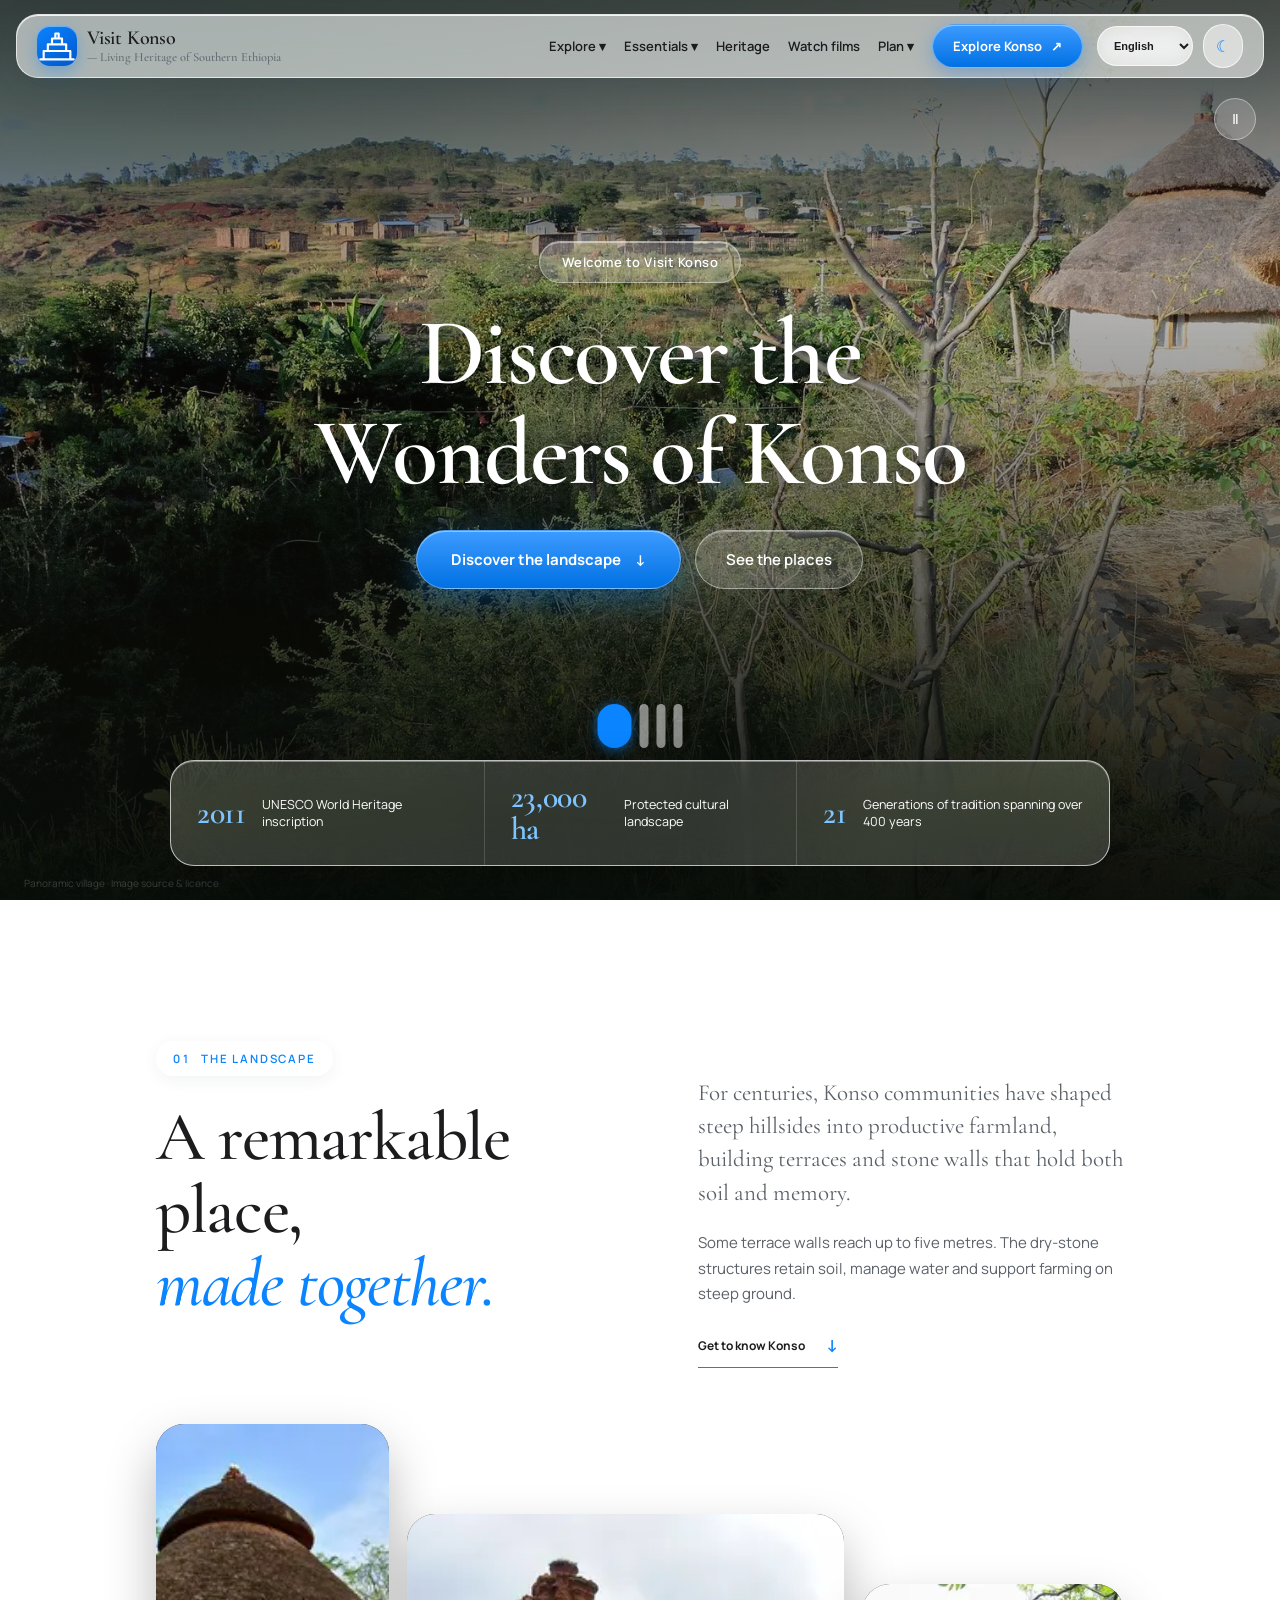
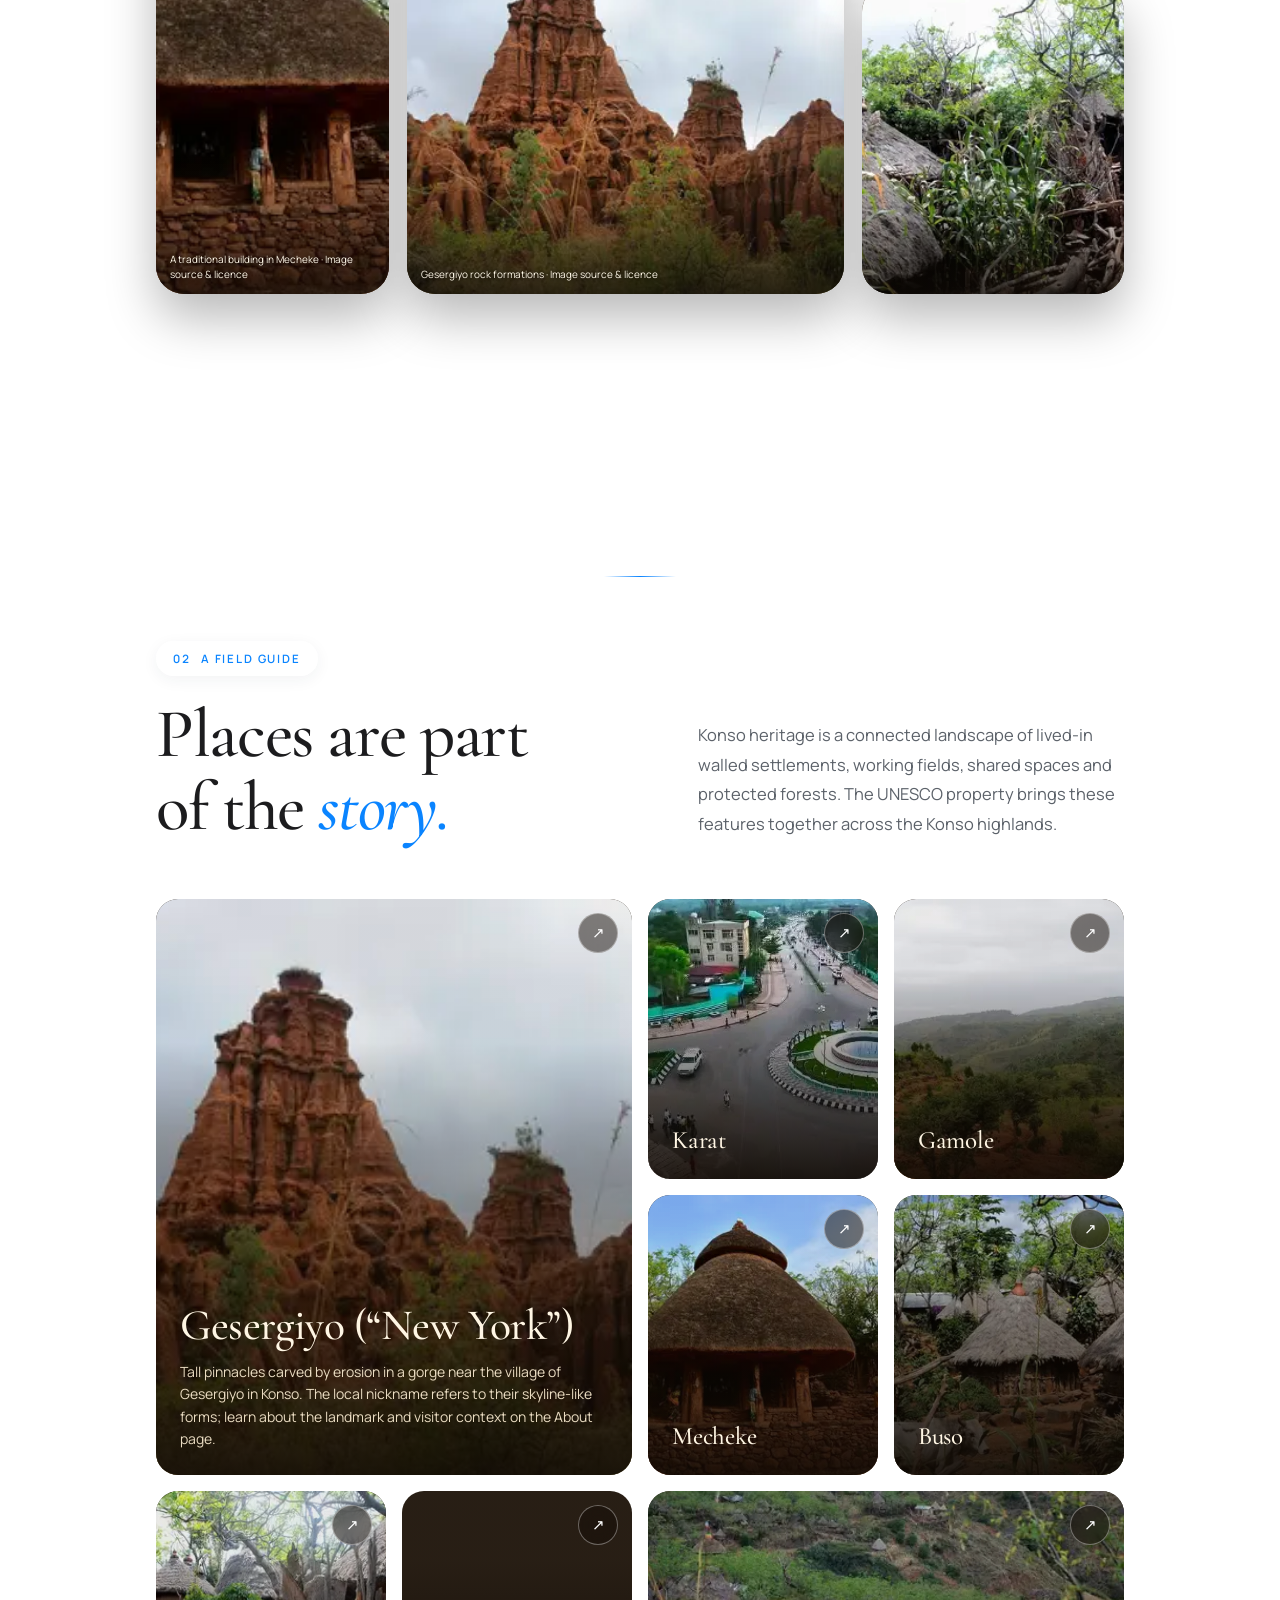
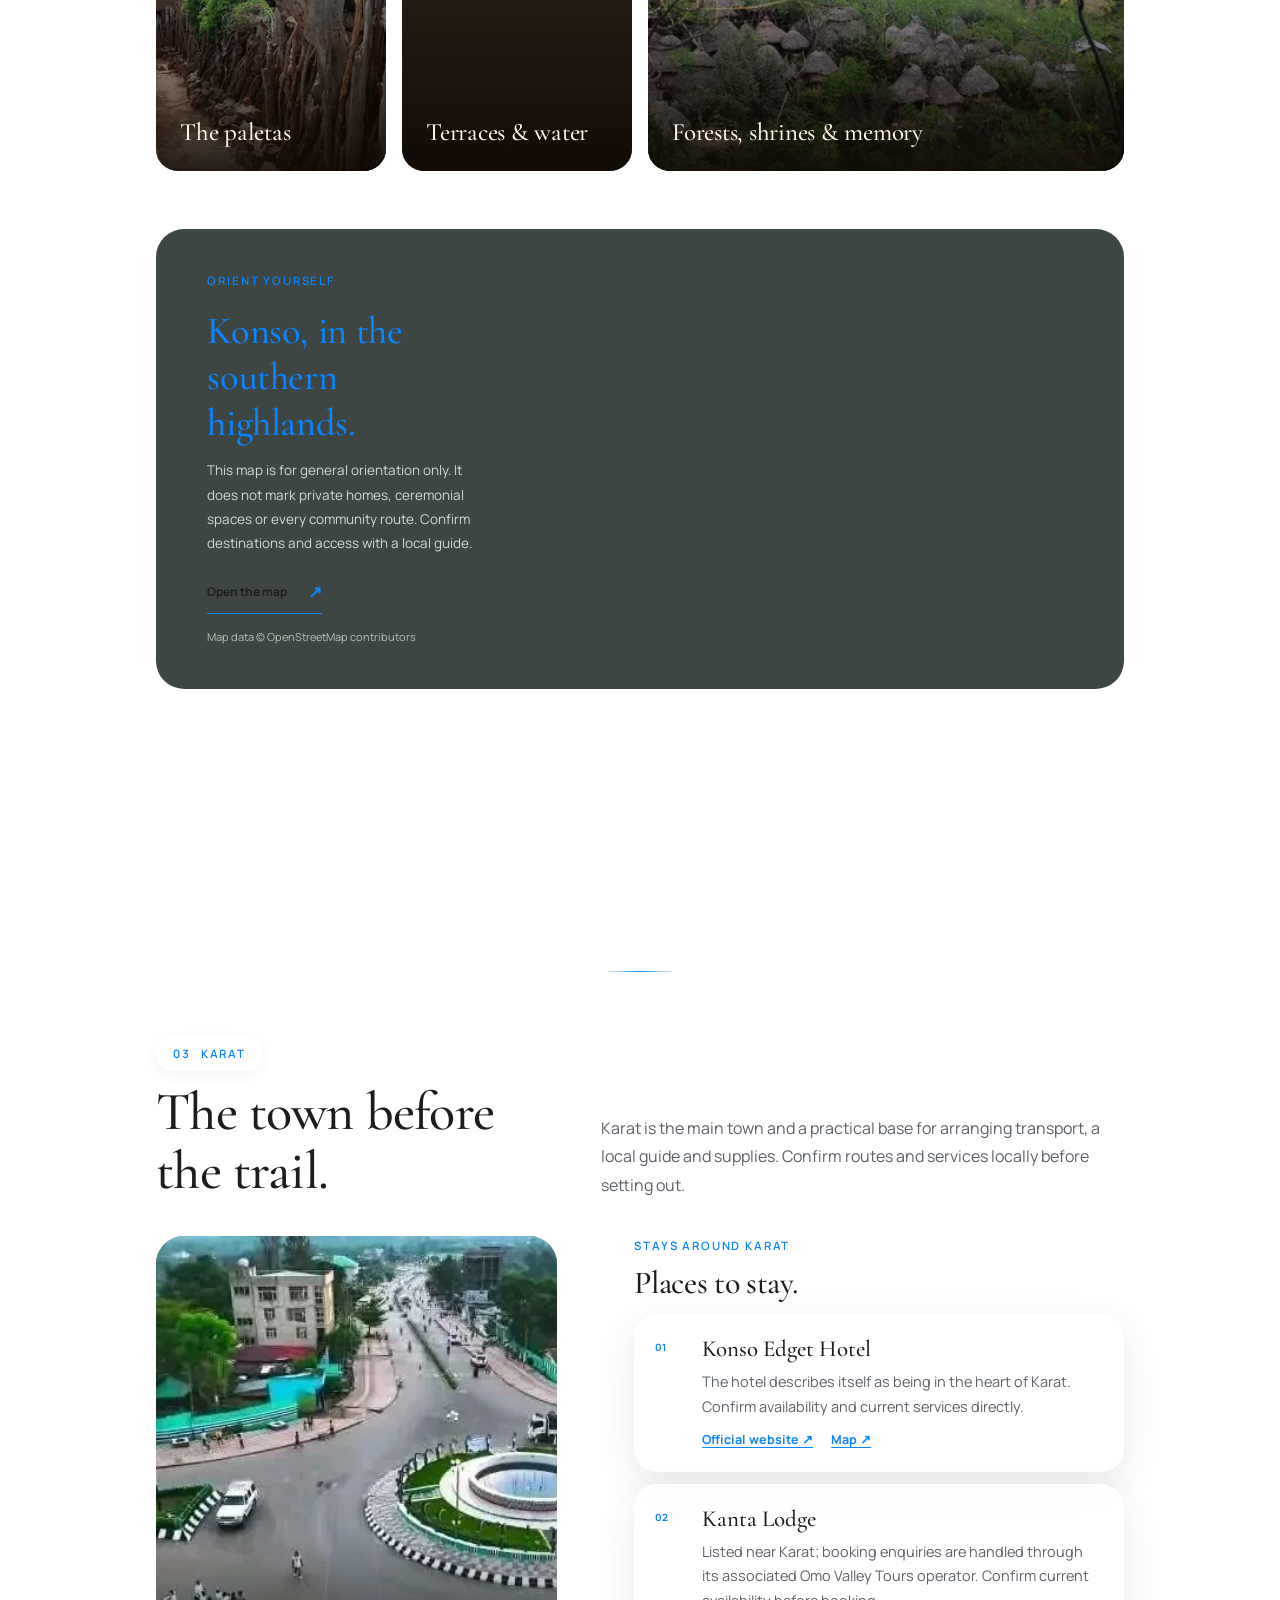
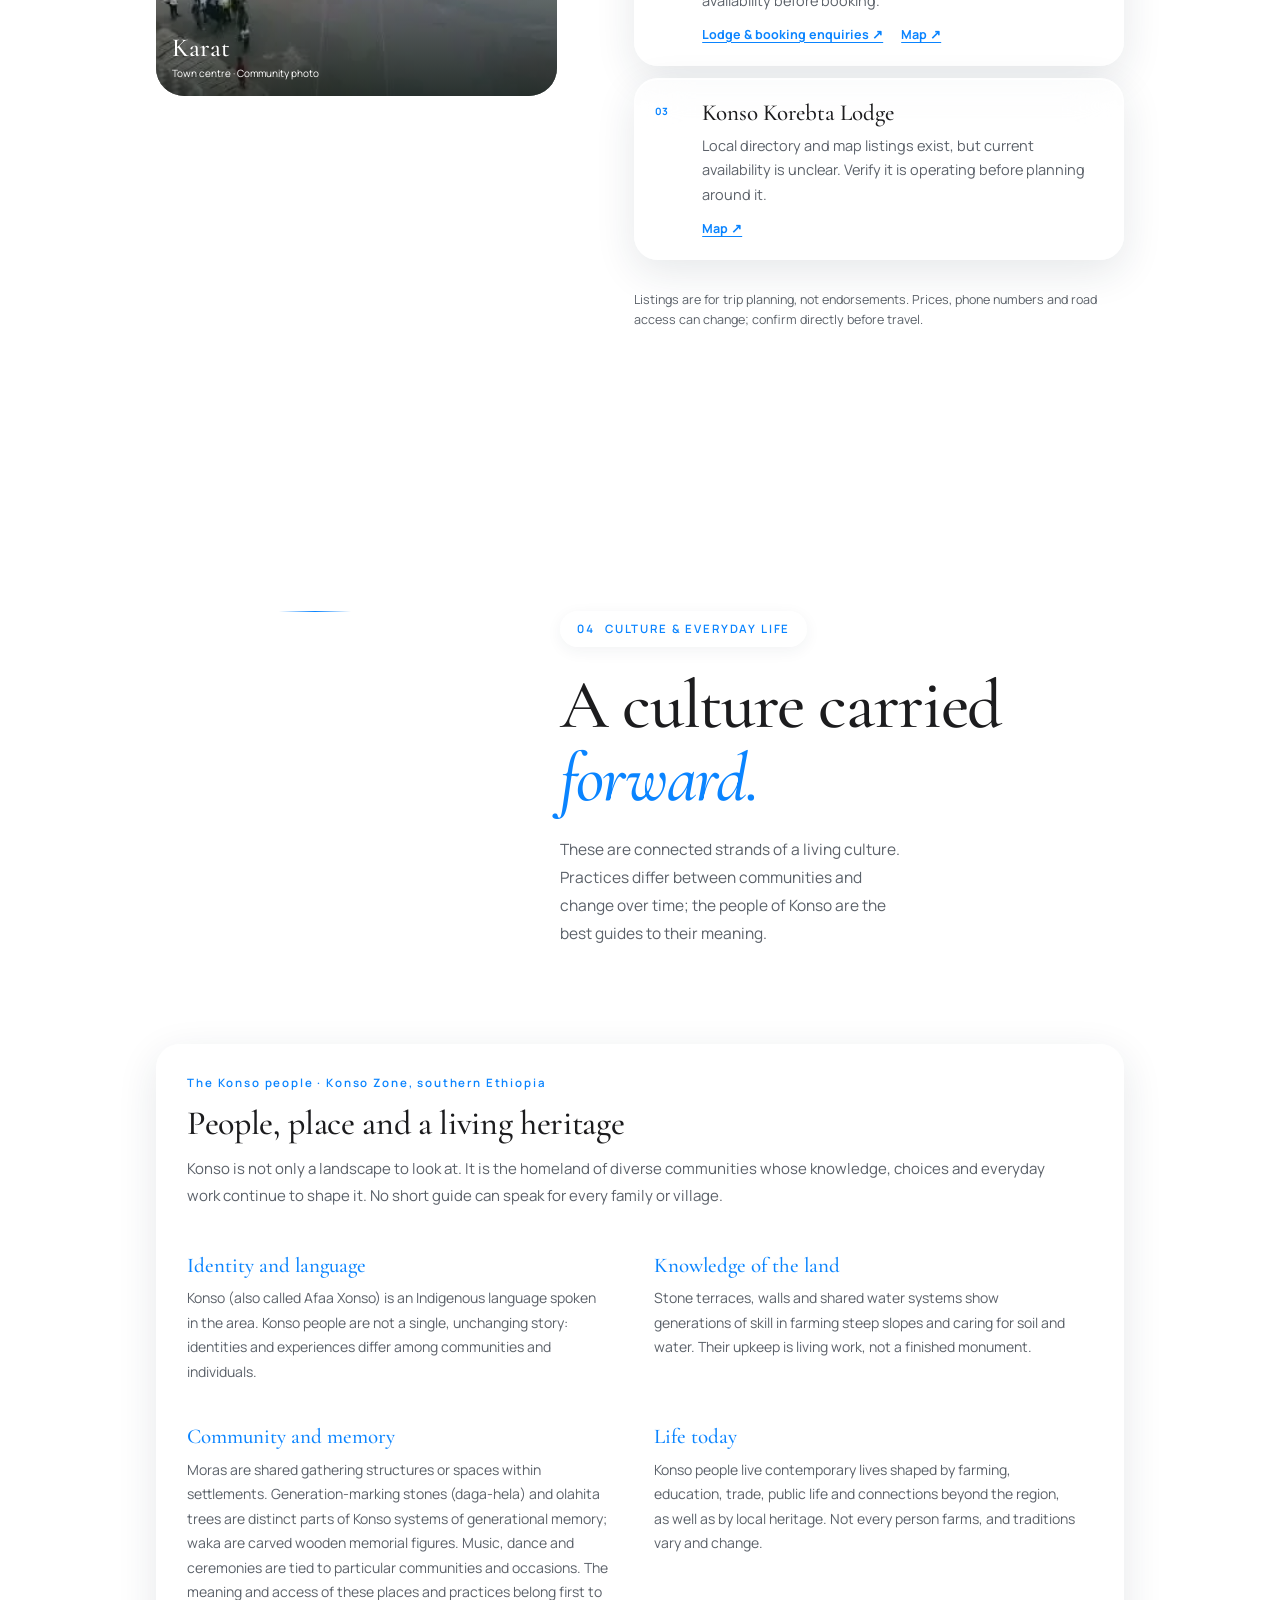
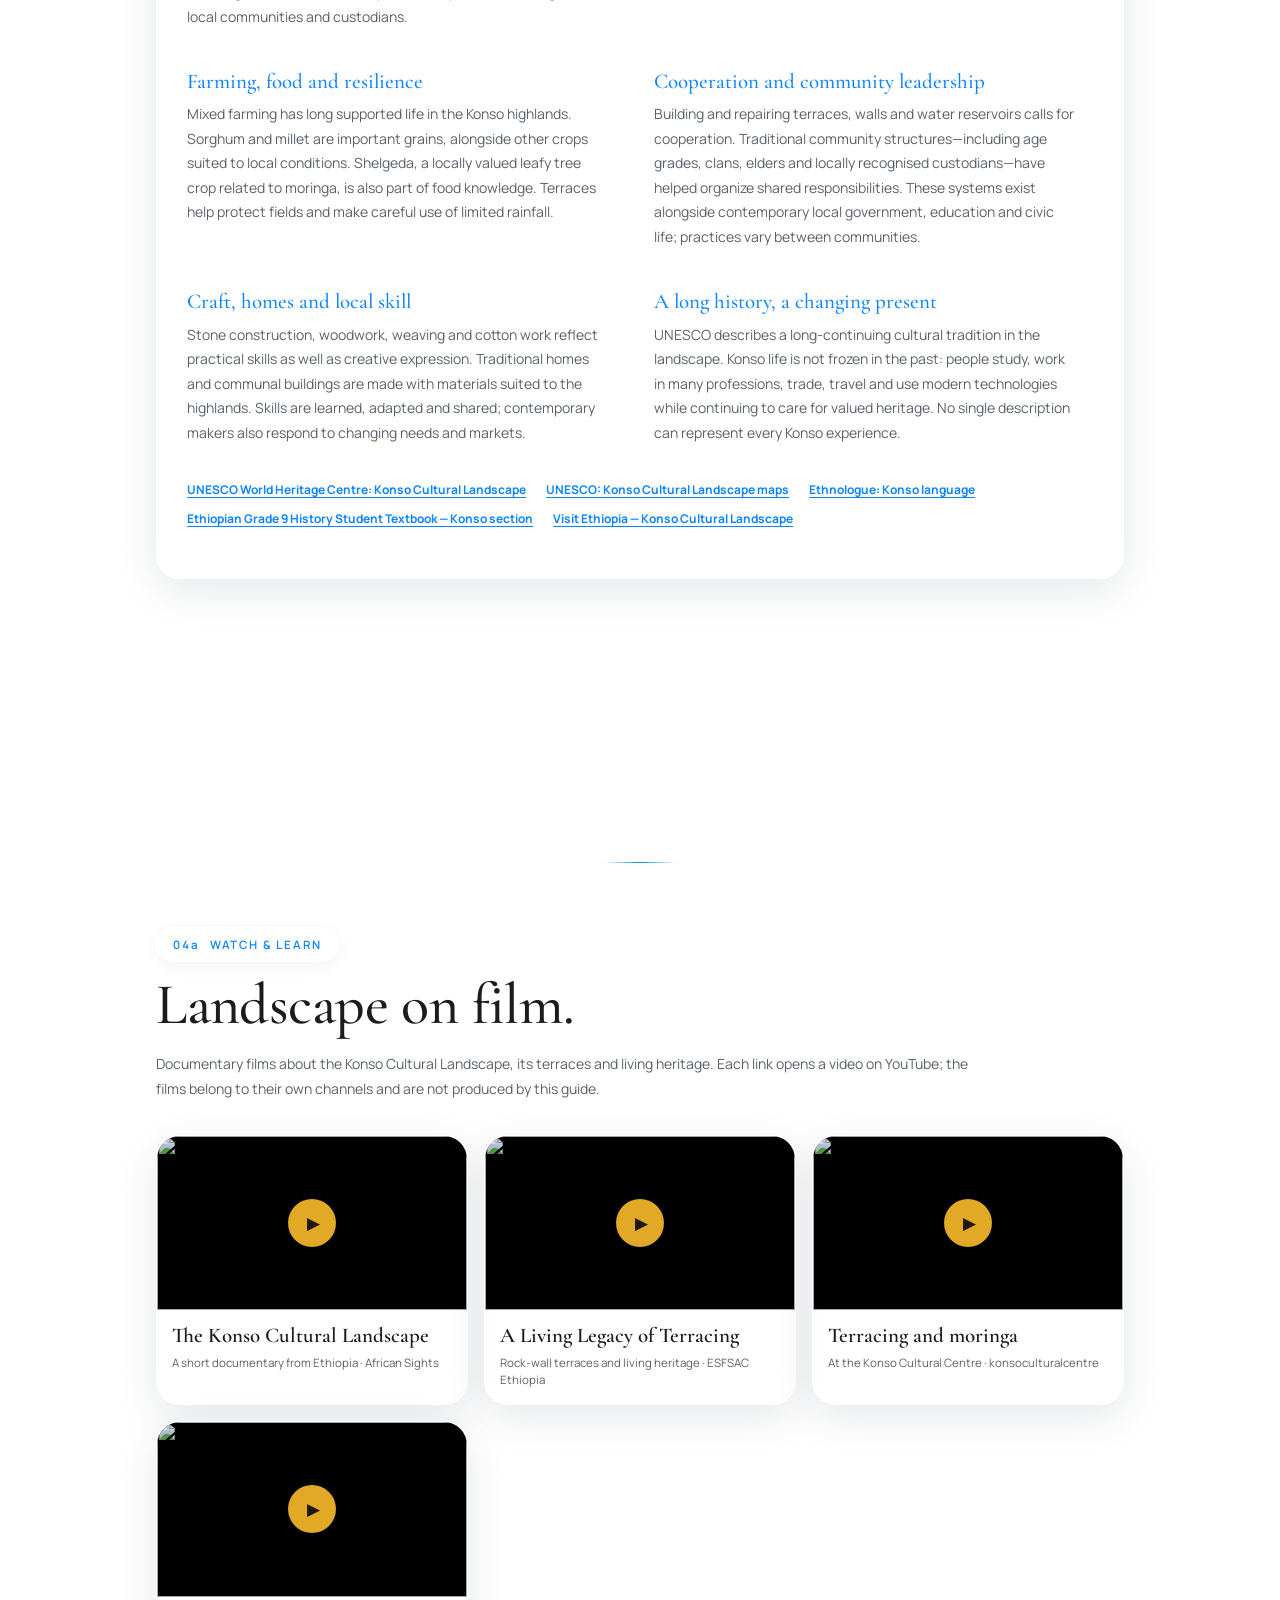
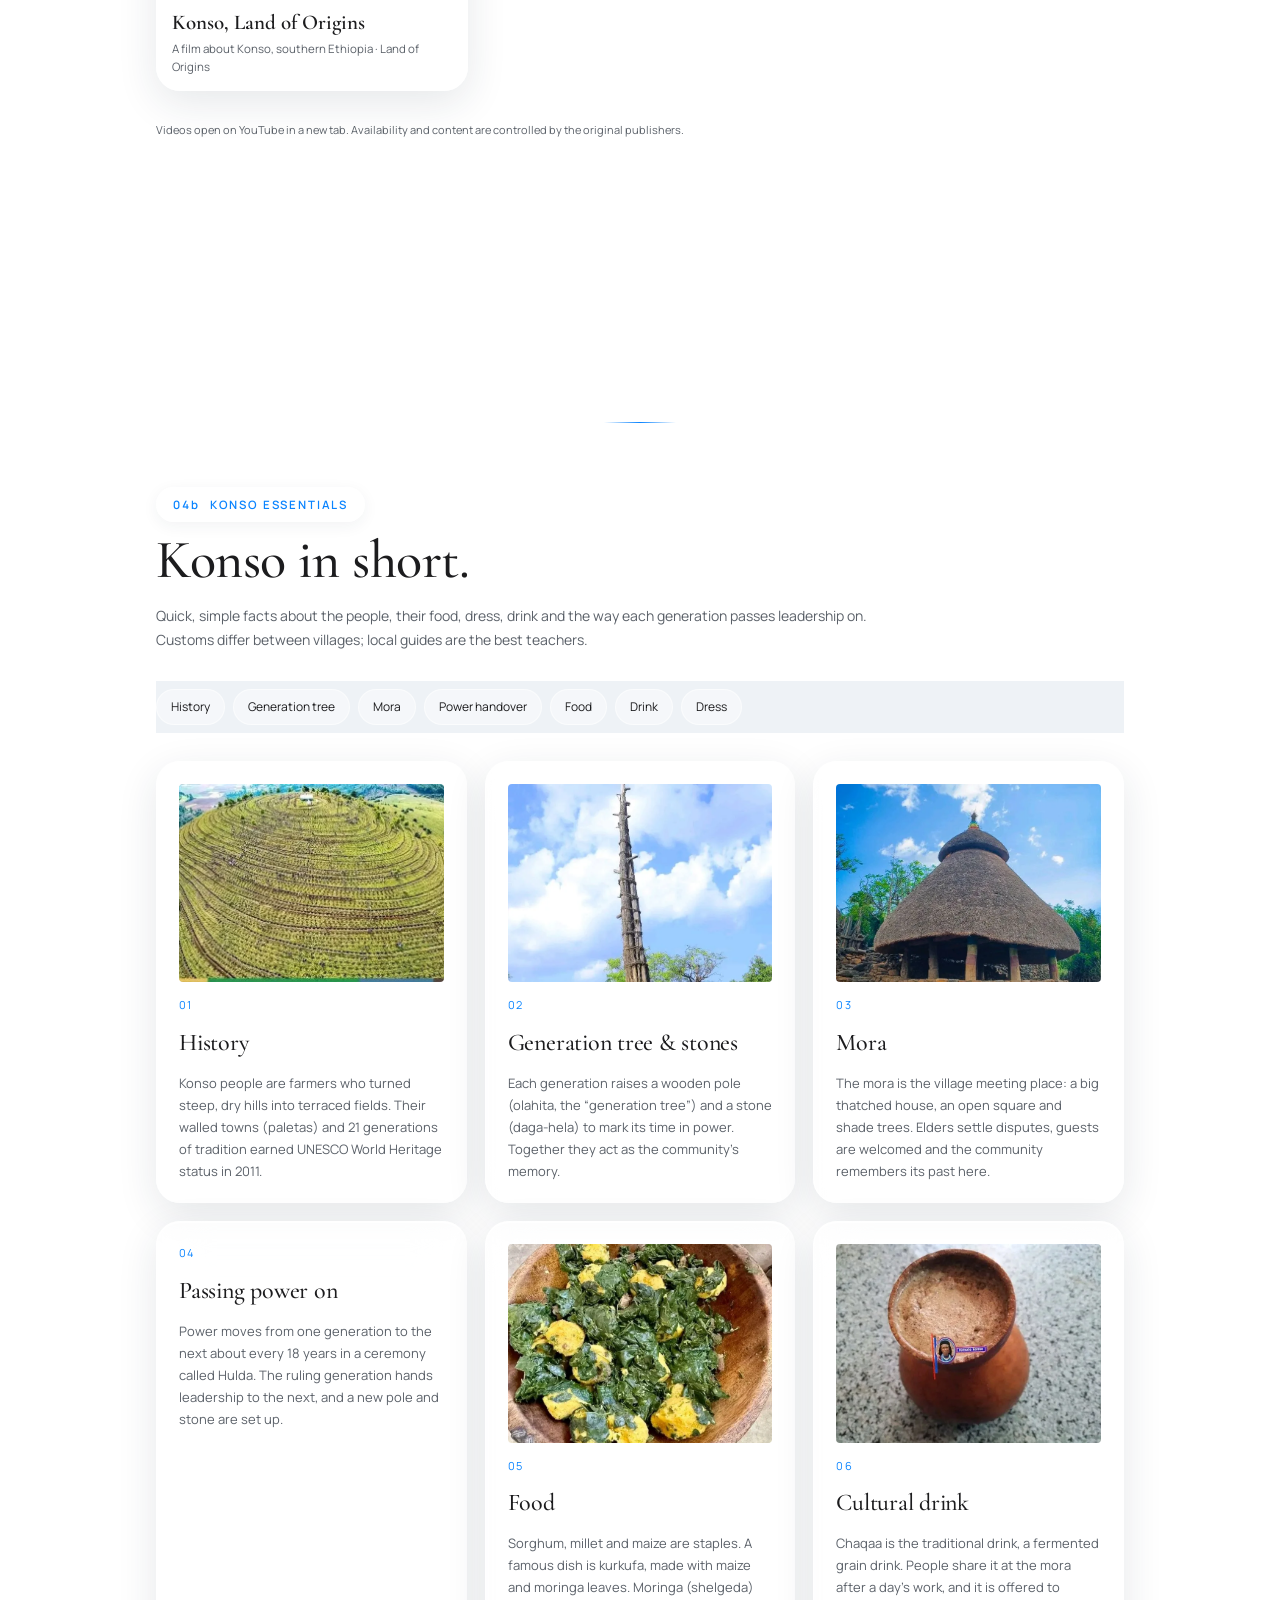
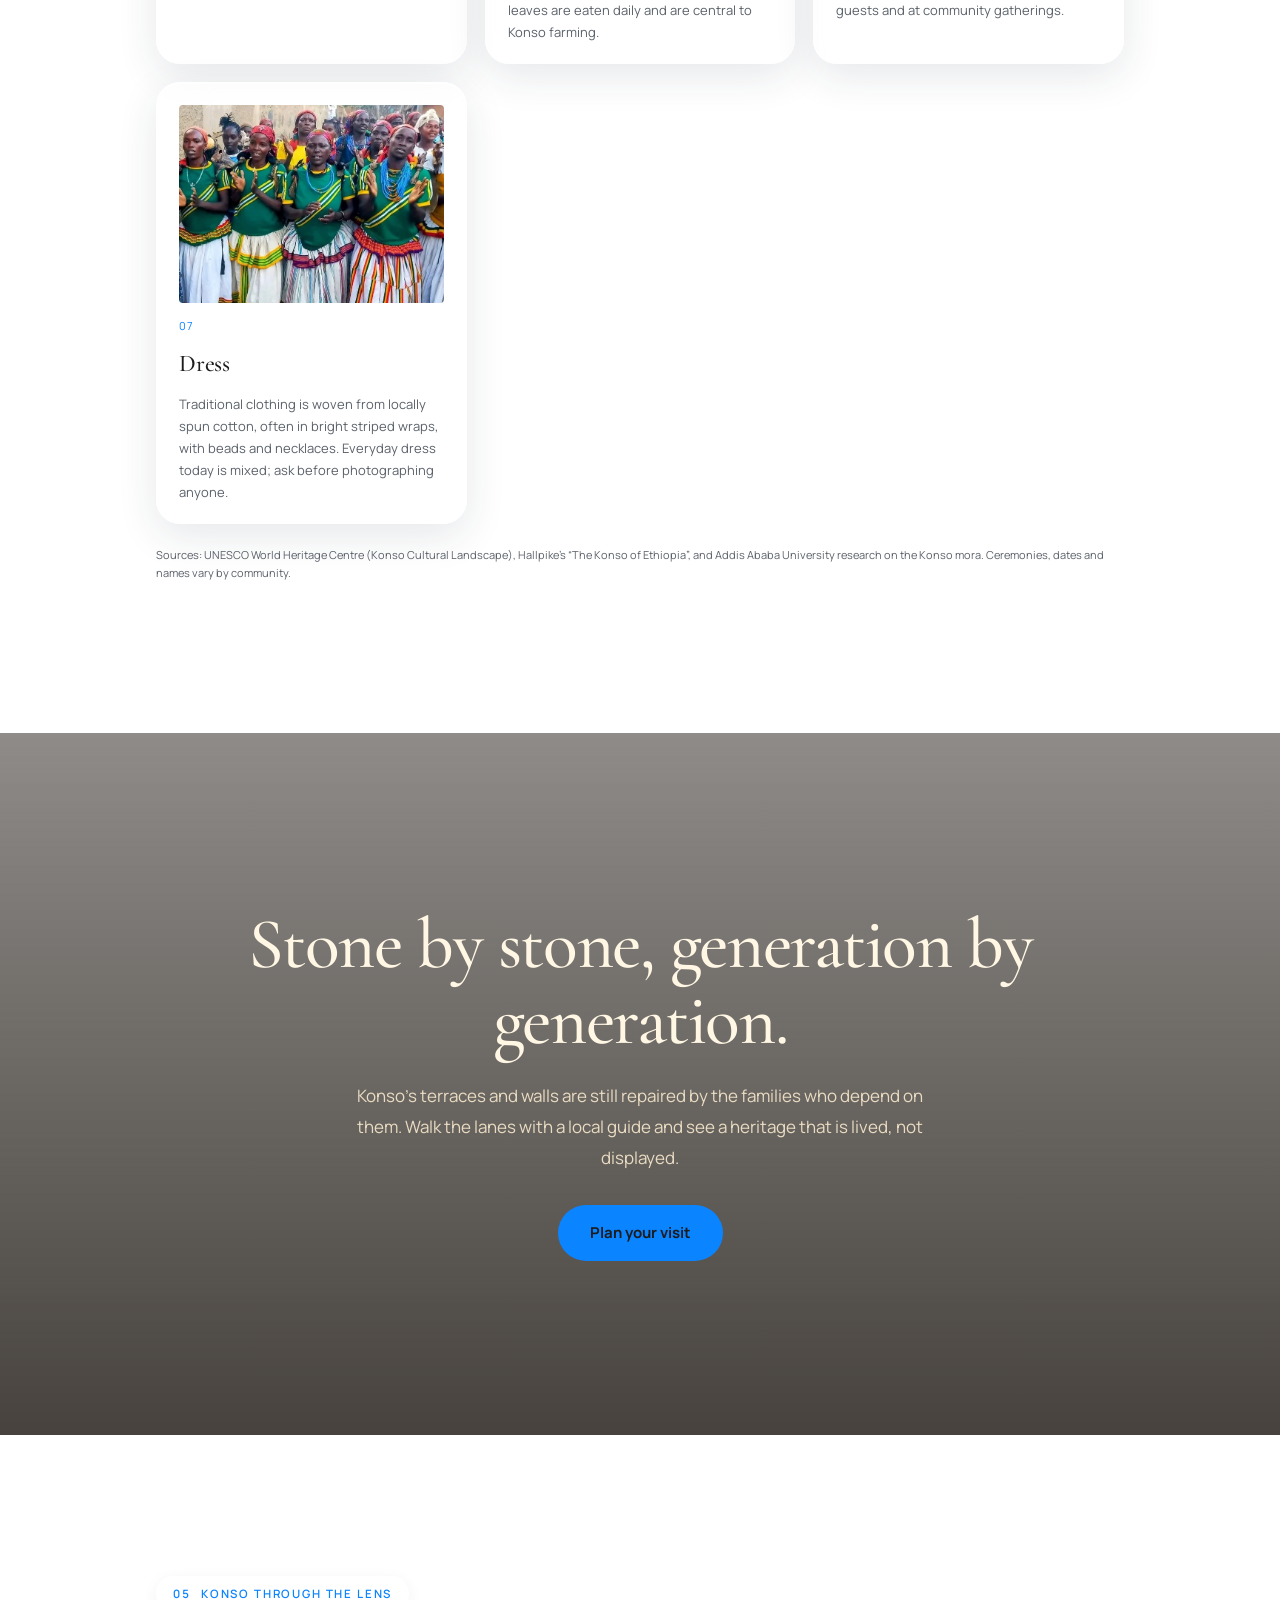
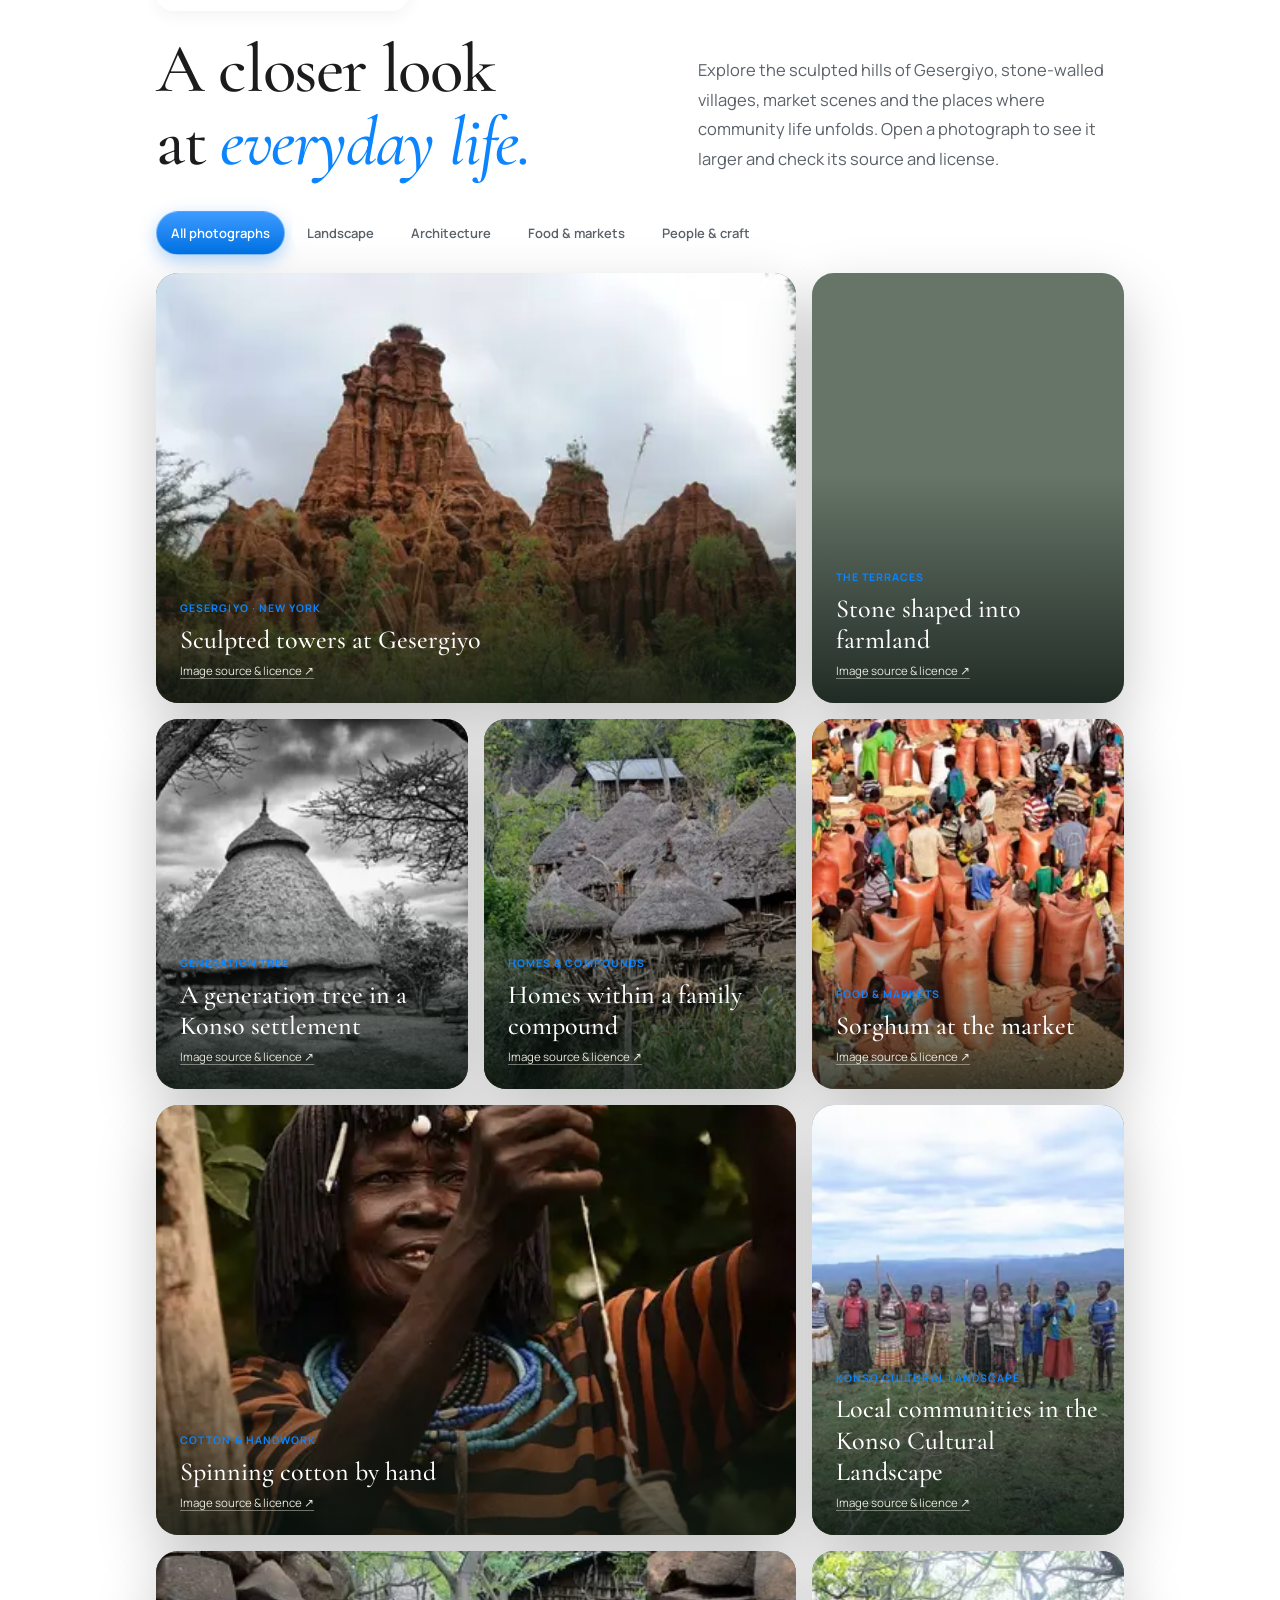
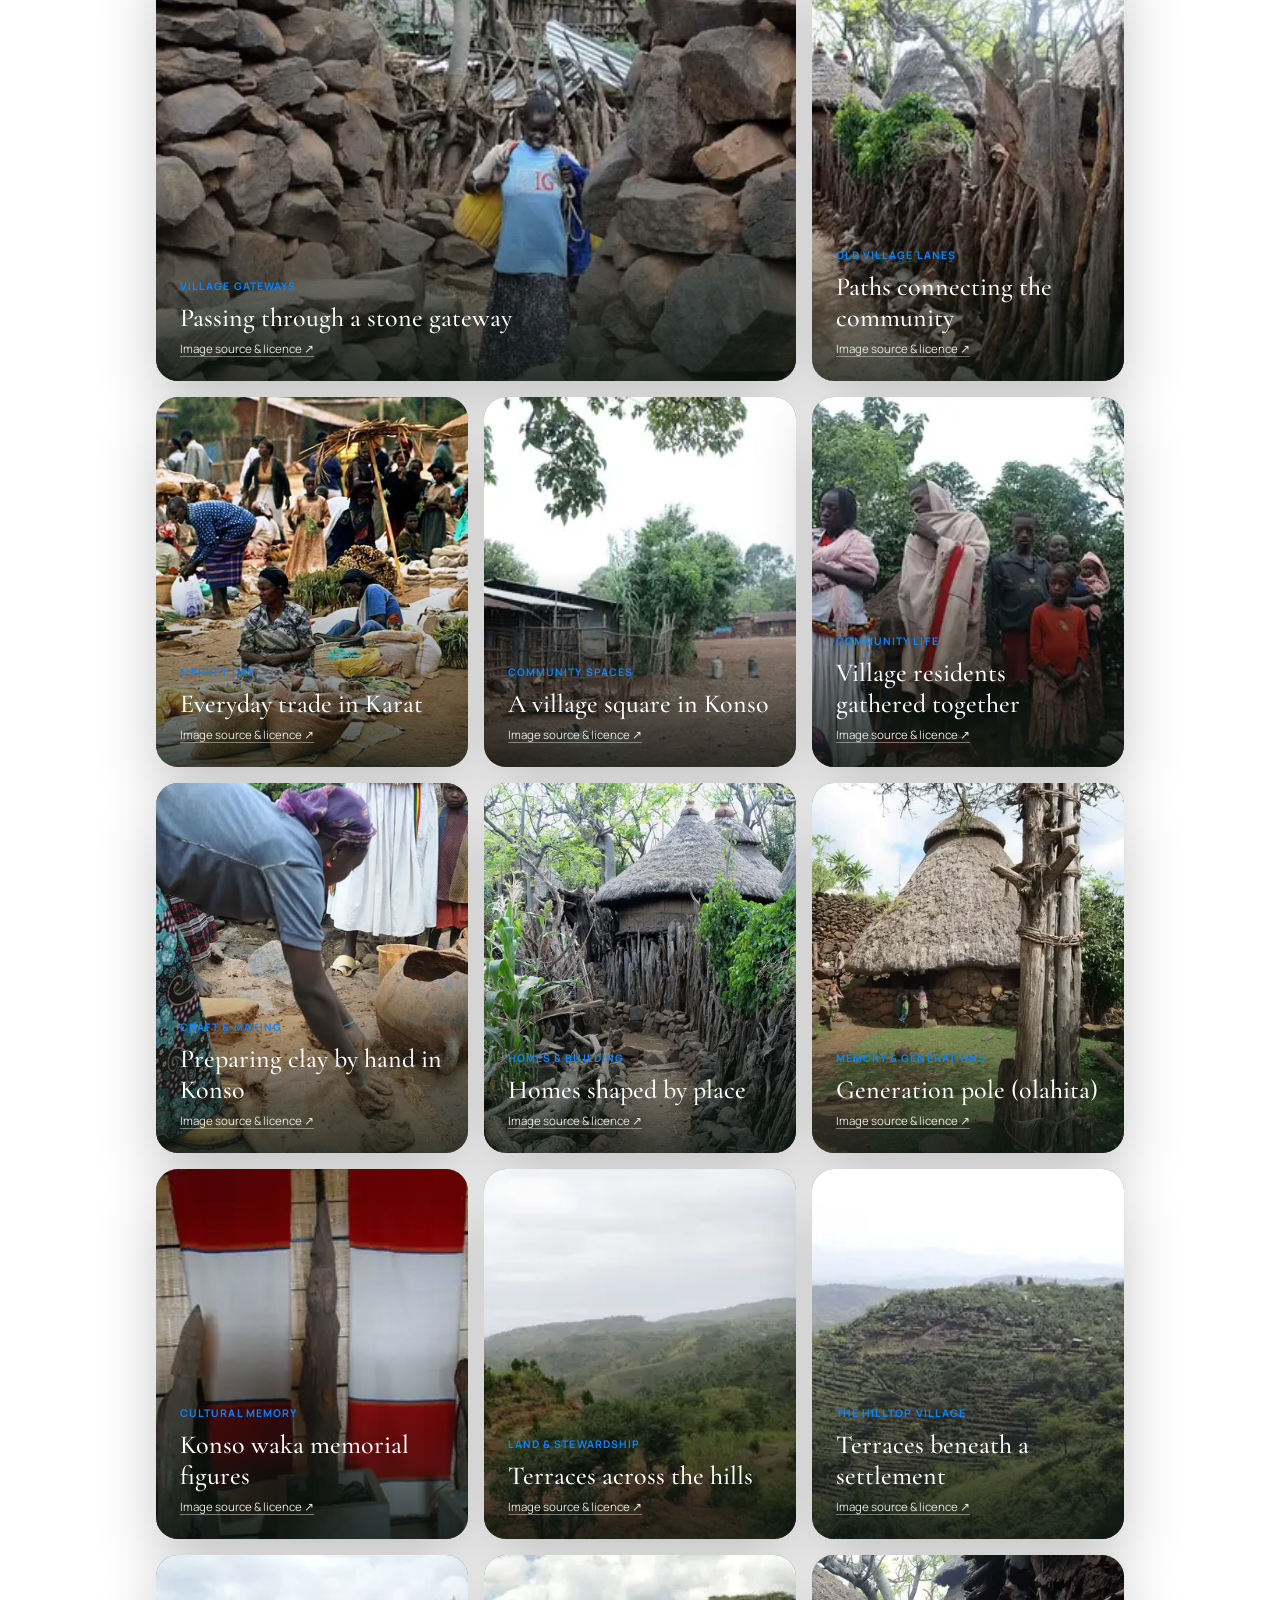
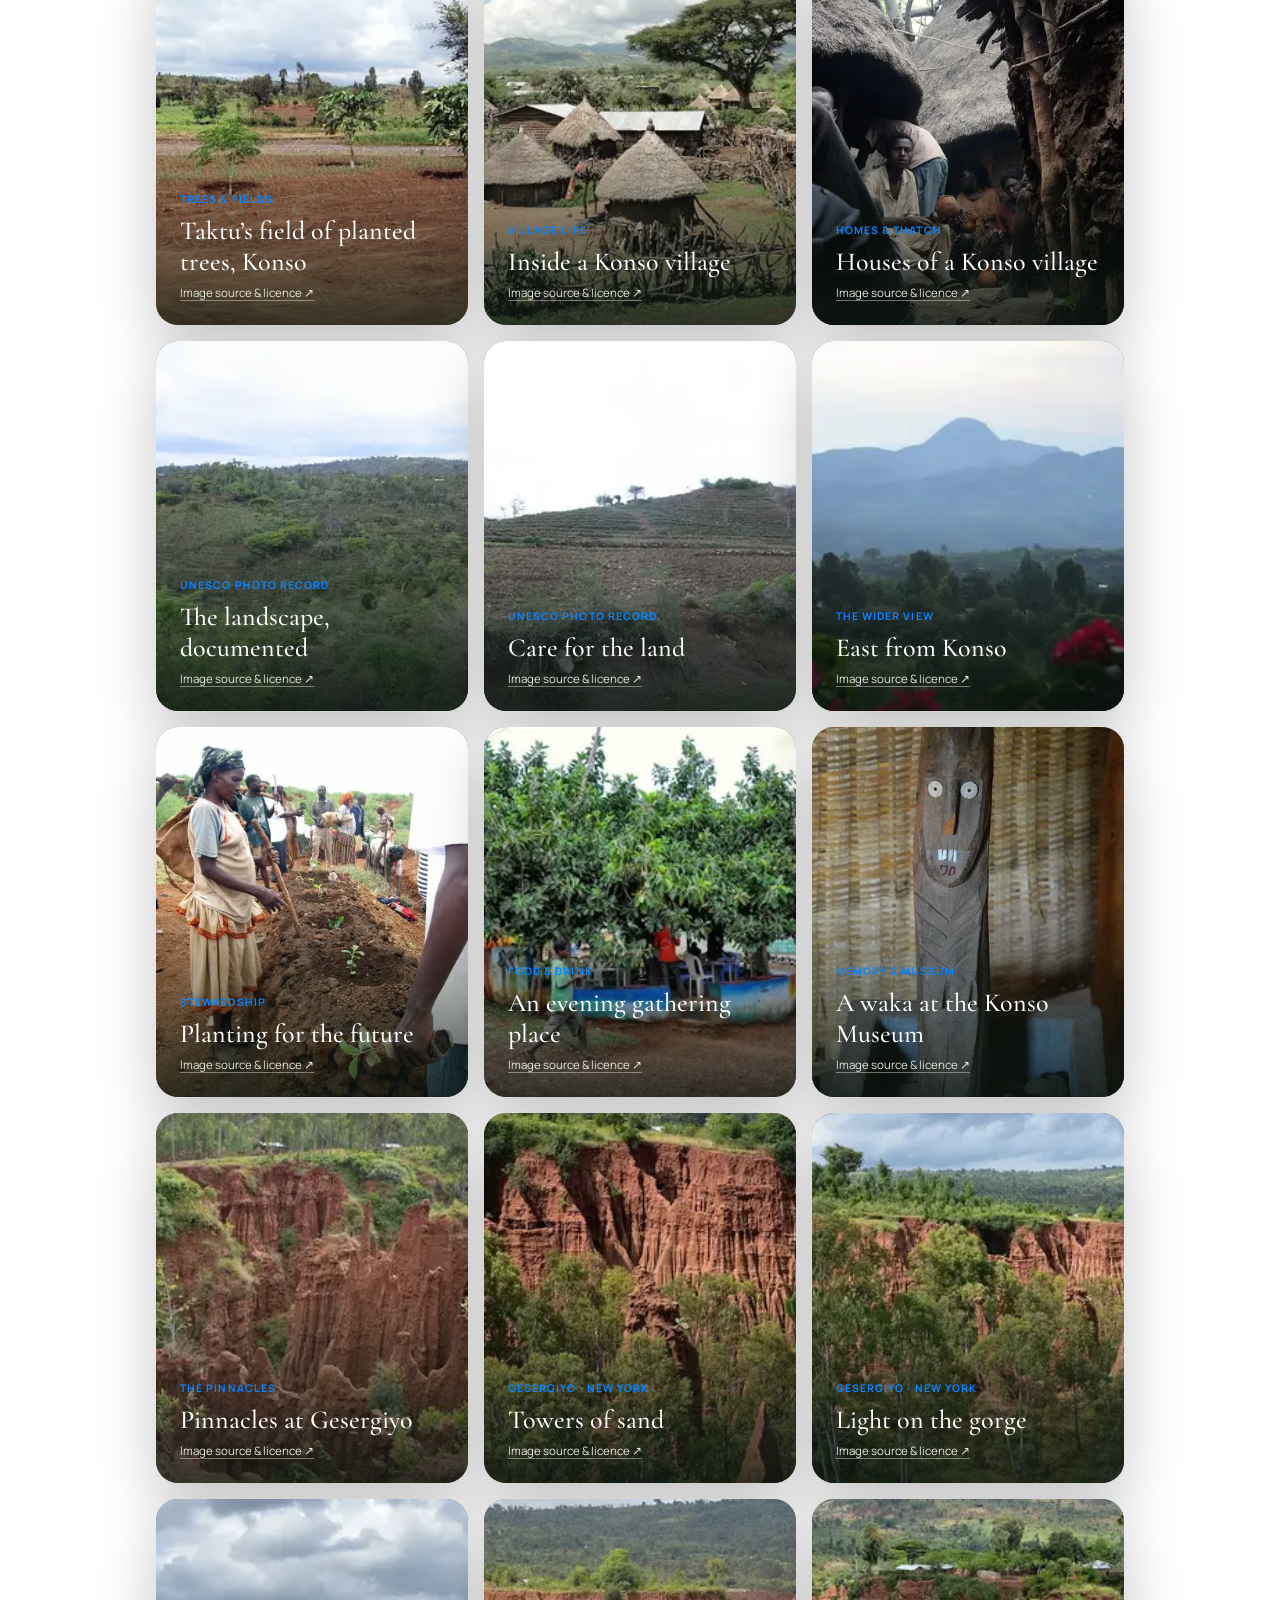
==== index.html @ 5d88a5c2 "Apply iOS-style liquid glass interface" ====
<!doctype html>
<html lang="en" data-adsense-publisher="">
  <head>
    <meta charset="utf-8">
    <meta name="viewport" content="width=device-width, initial-scale=1">
    <meta name="theme-color" content="#eef2f6">
    <meta name="apple-mobile-web-app-capable" content="yes">
    <meta name="apple-mobile-web-app-status-bar-style" content="black-translucent">
    <link rel="manifest" href="manifest.webmanifest">
    <link rel="apple-touch-icon" href="icons/icon-192.png">
    <meta name="description" content="Explore the places, language, traditions and living cultural landscape of the Konso people in southern Ethiopia.">
    <link rel="icon" href="favicon.svg" type="image/svg+xml">
    <meta property="og:type" content="website">
    <meta property="og:title" content="Visit Konso — Places, people &amp; living heritage">
    <meta property="og:description" content="Stone terraces, walled villages and the living culture of the Konso Cultural Landscape in southern Ethiopia.">
    <meta property="og:image" content="https://commons.wikimedia.org/wiki/Special:FilePath/Panoramic_view_of_a_Konso_village.jpg?width=1200">
    <meta name="twitter:card" content="summary_large_image">
    <script type="application/ld+json">{"@context":"https://schema.org","@type":"TouristDestination","name":"Konso Cultural Landscape","description":"UNESCO World Heritage cultural landscape of dry-stone terraces and fortified settlements in southern Ethiopia.","touristType":"Cultural heritage travellers","geo":{"@type":"GeoCoordinates","latitude":5.25,"longitude":37.483}}</script>
    <title>Konso — Places, people &amp; living heritage</title>
    <link rel="preconnect" href="https://fonts.googleapis.com">
    <link rel="preconnect" href="https://fonts.gstatic.com" crossorigin>
    <link rel="preconnect" href="https://commons.wikimedia.org">
    <link rel="preconnect" href="https://upload.wikimedia.org">
    <link rel="preconnect" href="https://i.ytimg.com">
    <link href="https://fonts.googleapis.com/css2?family=Cormorant+Garamond:ital,wght@0,500;0,600;0,700;1,500;1,600&family=Manrope:wght@400;500;600;700&family=Noto+Sans+Ethiopic:wght@400;500;600;700&family=Noto+Serif+Ethiopic:wght@500;600;700&display=swap" rel="stylesheet" media="print" onload="this.media='all'">
    <noscript><link href="https://fonts.googleapis.com/css2?family=Cormorant+Garamond:ital,wght@0,500;0,600;0,700;1,500;1,600&family=Manrope:wght@400;500;600;700&family=Noto+Sans+Ethiopic:wght@400;500;600;700&family=Noto+Serif+Ethiopic:wght@500;600;700&display=swap" rel="stylesheet"></noscript>
    <link rel="stylesheet" href="styles.css?v=20261120w">
    <script src="app.js?v=20261120w" defer></script>
    <script src="om.js?v=20261120w" defer></script>
    <script src="enhancements.js?v=20261120w" defer></script>
    <script src="essentials.js?v=20261120w" defer></script>
    <script src="adsense.js?v=20261117c" defer></script>
    <script src="pwa-register.js?v=20261120w" defer></script>
  </head>
  <body>
    <header class="site-header">
      <a class="wordmark" href="#home" aria-label="Visit Konso home" data-aria-key="home">
        <span class="wordmark-mark" aria-hidden="true"><svg class="wordmark-icon" viewBox="0 0 48 48" aria-hidden="true" focusable="false"><path d="M4 40h40M8 40V30h32v10M13 30v-8h22v8M18 22v-7h12v7M22 15V9h4v6" fill="none" stroke="currentColor" stroke-width="2.6" stroke-linecap="round" stroke-linejoin="round"/></svg></span>
        <span class="wordmark-text"><strong>Visit Konso</strong><small>— Living Heritage of Southern Ethiopia</small></span>
      </a>
      <button class="menu-toggle" type="button" aria-expanded="false" aria-controls="site-nav" aria-label="Open navigation">
        <span></span><span></span>
      </button>
      <nav class="site-nav" id="site-nav" aria-label="Main navigation" data-aria-key="nav">
        <span class="nav-drop">
          <a class="nav-drop-toggle" href="#places" data-en="Explore ▾" data-am="ያስሱ ▾" data-om="Daawwadhu ▾" aria-haspopup="true" aria-expanded="false">Explore ▾</a>
          <span class="nav-drop-menu">
            <a href="#places" data-en="Places" data-am="ቦታዎች" data-om="Iddoowwan">Places</a>
            <a href="#culture" data-en="Culture &amp; life" data-am="ባህልና ዕለታዊ ሕይወት" data-om="Aadaa fi jireenya">Culture &amp; life</a>
            <a href="#people" data-en="The people" data-am="ሕዝቡ" data-om="Uummata">The people</a>
            <a href="about.html" data-en="About" data-am="ስለ ኮንሶ" data-om="Waa'ee Konsoo">About</a>
          </span>
        </span>
        <span class="nav-drop">
          <a class="nav-drop-toggle" href="#essentials" data-en="Essentials ▾" data-am="መሠረታዊ እውነታ ▾" data-om="Odeeffannoo Konsoo ▾" aria-haspopup="true" aria-expanded="false">Essentials ▾</a>
          <span class="nav-drop-menu">
            <a href="#essentials-history" data-en="History" data-am="ታሪክ" data-om="Seenaa">History</a>
            <a href="#essentials-generation" data-en="Generation tree" data-am="የትውልድ ዛፍ" data-om="Muka dhalootaa">Generation tree</a>
            <a href="#essentials-mora" data-en="Mora" data-am="ሞራ" data-om="Moora">Mora</a>
            <a href="#essentials-power" data-en="Power handover" data-am="ሥልጣን ማስተላለፍ" data-om="Aangoo dabarsuu">Power handover</a>
            <a href="#essentials-food" data-en="Food" data-am="ምግብ" data-om="Nyaata">Food</a>
            <a href="#essentials-drink" data-en="Drink" data-am="መጠጥ" data-om="Dhugaatii">Drink</a>
            <a href="#essentials-dress" data-en="Dress" data-am="አለባበስ" data-om="Uffata">Dress</a>
          </span>
        </span>
        <a href="#heritage" data-en="Heritage" data-am="ቅርስ" data-om="Dhaala">Heritage</a>
        <a href="#media" data-en="Watch films" data-am="ፊልሞችን ይመልከቱ" data-om="Filimoota ilaali">Watch films</a>
        <span class="nav-drop">
          <a class="nav-drop-toggle" href="#visit" data-en="Plan ▾" data-am="ያቅዱ ▾" data-om="Karoorsaa ▾" aria-haspopup="true" aria-expanded="false">Plan ▾</a>
          <span class="nav-drop-menu">
            <a href="#visit" data-en="Plan a visit" data-am="ጉብኝት ያቅዱ" data-om="Daawwannaa karoorsi">Plan a visit</a>
            <a href="#getting-there" data-en="Getting there" data-am="እንዴት መድረስ" data-om="Akkaataa ga'umsaa">Getting there</a>
            <a href="#karat" data-en="Karat &amp; stays" data-am="ካራትና ማረፊያ" data-om="Kaaraatii fi bakka bultii">Karat &amp; stays</a>
            <a href="#contact" data-en="Contact" data-am="ያግኙን" data-om="Nu qunnamaa">Contact</a>
          </span>
        </span>
        <a class="nav-cta" href="#visit">Explore Konso <span aria-hidden="true">↗</span></a>
      </nav>
      <div class="header-tools">
        <label class="visually-hidden" for="language-select">Language</label>
        <select id="language-select" aria-label="Language" data-aria-key="language">
          <option value="en">English</option>
          <option value="am">አማርኛ</option>
          <option value="om">Afaan Oromoo</option>
        </select>
        <button class="theme-toggle" type="button" aria-pressed="false" aria-label="Switch to dark theme">
          <span class="theme-icon" aria-hidden="true">☾</span><span class="theme-label">Dark</span>
        </button>
      </div>
    </header>

    <main>
      <section class="hero" id="home" aria-labelledby="hero-title">
        <figure class="hero-image">
          <img class="hero-slide is-active" src="images/commons/commons-panoramic-view-of-a-konso-village-jpg-39dabb84.webp" alt="Panoramic view of a traditional village in the Konso Cultural Landscape" data-credit="Panoramic village · Image source &amp; licence" data-source="https://commons.wikimedia.org/wiki/File:Panoramic_view_of_a_Konso_village.jpg" fetchpriority="high" decoding="async" srcset="images/commons/commons-panoramic-view-of-a-konso-village-jpg-39dabb84-480.webp 480w, images/commons/commons-panoramic-view-of-a-konso-village-jpg-39dabb84-720.webp 720w, images/commons/commons-panoramic-view-of-a-konso-village-jpg-39dabb84-1200.webp 1200w, images/commons/commons-panoramic-view-of-a-konso-village-jpg-39dabb84.webp 1600w" sizes="100vw">
          <img class="hero-slide" data-src="images/commons/commons-gesergiyo-sand-pinnacles-konso-38-28537237144-jpg-bdc5d364.webp" alt="Eroded rock pinnacles at Gesergiyo, the Konso landmark known locally as New York" data-credit="Gesergiyo pinnacles · Wikimedia Commons" data-source="https://commons.wikimedia.org/wiki/File:Gesergiyo_sand_pinnacles,_Konso_(38)_(28537237144).jpg" loading="lazy" decoding="async" srcset="images/commons/commons-gesergiyo-sand-pinnacles-konso-38-28537237144-jpg-bdc5d364-480.webp 480w, images/commons/commons-gesergiyo-sand-pinnacles-konso-38-28537237144-jpg-bdc5d364-720.webp 720w, images/commons/commons-gesergiyo-sand-pinnacles-konso-38-28537237144-jpg-bdc5d364-1200.webp 1200w, images/commons/commons-gesergiyo-sand-pinnacles-konso-38-28537237144-jpg-bdc5d364.webp 1600w" sizes="100vw">
          <img class="hero-slide" data-src="images/commons/commons-agricultural-terraces-in-the-konso-cultural-landscape-jpg-06ca8126.webp" alt="Stone agricultural terraces following the hillsides in the Konso Cultural Landscape" data-credit="Stone terraces · Image source &amp; licence" data-source="https://commons.wikimedia.org/wiki/File:Agricultural_terraces_in_the_Konso_Cultural_Landscape.jpg" loading="lazy" decoding="async" srcset="images/commons/commons-agricultural-terraces-in-the-konso-cultural-landscape-jpg-06ca8126-480.webp 480w, images/commons/commons-agricultural-terraces-in-the-konso-cultural-landscape-jpg-06ca8126-720.webp 720w, images/commons/commons-agricultural-terraces-in-the-konso-cultural-landscape-jpg-06ca8126-1200.webp 1200w, images/commons/commons-agricultural-terraces-in-the-konso-cultural-landscape-jpg-06ca8126.webp 1600w" sizes="100vw">
          <img class="hero-slide" data-src="images/commons/commons-traditional-settlement-in-the-konso-cultural-landscape-jpg-4c58347b.webp" alt="A traditional stone-walled settlement in the Konso Cultural Landscape" data-credit="Walled settlement · Image source &amp; licence" data-source="https://commons.wikimedia.org/wiki/File:Traditional_settlement_in_the_Konso_Cultural_Landscape.jpg" loading="lazy" decoding="async" srcset="images/commons/commons-traditional-settlement-in-the-konso-cultural-landscape-jpg-4c58347b-480.webp 480w, images/commons/commons-traditional-settlement-in-the-konso-cultural-landscape-jpg-4c58347b-720.webp 720w, images/commons/commons-traditional-settlement-in-the-konso-cultural-landscape-jpg-4c58347b-1200.webp 1200w, images/commons/commons-traditional-settlement-in-the-konso-cultural-landscape-jpg-4c58347b.webp 1600w" sizes="100vw">
          <figcaption class="image-credit"><a href="https://commons.wikimedia.org/wiki/File:Panoramic_view_of_a_Konso_village.jpg" target="_blank" rel="noopener noreferrer">Panoramic village · Image source &amp; licence</a></figcaption>
        </figure>
        <div class="hero-copy">
          <p class="eyebrow hero-welcome" data-en="Welcome to Visit Konso" data-am="እንኳን ወደ ኮንሶ በደህና መጡ" data-om="Baga'eedha Konsoo dhaawwattani">Welcome to Visit Konso</p>
          <h1 id="hero-title">Discover the<br>Wonders of Konso</h1>
          <p class="hero-intro">Meet Konso: a place where stone terraces, close-knit villages and deep-rooted knowledge tell a story still unfolding.</p>
          <div class="hero-actions">
            <a class="text-link" href="#landscape">Discover the landscape <span aria-hidden="true">↓</span></a>
            <a class="ghost-link" href="#places" data-home-en="See the places" data-home-am="ቦታዎችን ይመልከቱ">See the places</a>
          </div>
        </div>
        <div class="hero-dots" role="tablist" aria-label="Hero photographs" data-aria-key="heroPhotos">
          <button type="button" class="is-active" aria-label="Show photo 1" aria-current="true" data-aria-key="heroPhoto1"></button><button type="button" aria-label="Show photo 2" data-aria-key="heroPhoto2"></button><button type="button" aria-label="Show photo 3" data-aria-key="heroPhoto3"></button><button type="button" aria-label="Show photo 4" data-aria-key="heroPhoto4"></button>
        </div>
        <button class="hero-pause" type="button" aria-label="Pause slideshow" title="Pause slideshow" data-aria-key="heroPause"><span aria-hidden="true">Ⅱ</span></button>
        <ul class="hero-facts" aria-label="Konso at a glance" data-aria-key="heroFacts">
          <li><strong>2011</strong><span data-home-en="UNESCO World Heritage inscription" data-home-am="በዩኔስኮ የዓለም ቅርስ የተመዘገበበት ዓመት" data-home-om="Waggaa galmee Dhaala Addunyaa UNESCO">UNESCO World Heritage inscription</span></li>
          <li><strong>23,000 ha</strong><span data-home-en="Protected cultural landscape" data-home-am="የተመዘገበው የባህል መልክዓ ምድር" data-home-om="Lafa aadaa eegame">Protected cultural landscape</span></li>
          <li><strong>21</strong><span data-home-en="Generations of tradition spanning over 400 years" data-home-am="ከ400 ዓመታት በላይ የቆየ የትውልዶች ሕያው ባህል" data-home-om="Dhaloota aadaa waggaa 400 ol ture">Generations of tradition spanning over 400 years</span></li>
        </ul>
        <a href="#landscape" class="scroll-cue" aria-label="Scroll to the landscape section" data-aria-key="scrollCue"><span></span> SCROLL TO EXPLORE</a>
      </section>

      <section class="landscape section-pad" id="landscape" aria-labelledby="landscape-title">
        <div class="section-heading">
          <p class="eyebrow"><span class="section-index">01</span> THE LANDSCAPE</p>
          <h2 id="landscape-title">A remarkable place,<br><em>made together.</em></h2>
        </div>
        <div class="landscape-body">
          <p class="large-copy">For centuries, Konso communities have shaped steep hillsides into productive farmland, building terraces and stone walls that hold both soil and memory.</p>
          <p class="body-copy">Some terrace walls reach up to five metres. The dry-stone structures retain soil, manage water and support farming on steep ground.</p>
          <a class="text-link" href="#culture">Get to know Konso <span aria-hidden="true">↓</span></a>
        </div>
        <div class="landscape-collage">
          <figure class="collage-a"><img src="images/commons/commons-konso-village-of-mecheke-30-28535967483-jpg-6bb42bd2.webp" alt="A traditional building in Mecheke" loading="lazy" decoding="async" fetchpriority="low" srcset="images/commons/commons-konso-village-of-mecheke-30-28535967483-jpg-6bb42bd2-400.webp 400w, images/commons/commons-konso-village-of-mecheke-30-28535967483-jpg-6bb42bd2.webp 960w" sizes="(max-width: 600px) 100vw, 400px"><figcaption><a href="https://commons.wikimedia.org/wiki/File:Konso_village_of_Mecheke_(30)_(28535967483).jpg" target="_blank" rel="noopener noreferrer">A traditional building in Mecheke · Image source &amp; licence</a></figcaption></figure>
          <figure class="collage-b"><img src="images/commons/commons-new-york-rock-formations-near-konso-jpg-2f418e38.webp" alt="Sculpted rock formations at Gesergiyo, known locally as New York" loading="lazy" decoding="async" fetchpriority="low" srcset="images/commons/commons-new-york-rock-formations-near-konso-jpg-2f418e38-400.webp 400w, images/commons/commons-new-york-rock-formations-near-konso-jpg-2f418e38.webp 960w" sizes="(max-width: 600px) 100vw, 400px"><figcaption><a href="https://commons.wikimedia.org/wiki/File:New_York_rock_formations_near_Konso.jpg" target="_blank" rel="noopener noreferrer">Gesergiyo rock formations · Image source &amp; licence</a></figcaption></figure>
          <figure class="collage-c"><img src="images/commons/commons-traditional-konso-homestead-jpg-db332672.webp" alt="A traditional Konso homestead" loading="lazy" decoding="async" fetchpriority="low" srcset="images/commons/commons-traditional-konso-homestead-jpg-db332672-400.webp 400w, images/commons/commons-traditional-konso-homestead-jpg-db332672.webp 960w" sizes="(max-width: 600px) 100vw, 400px"></figure>
        </div>
      </section>

      <section class="places-section section-pad" id="places" aria-labelledby="places-title">
        <div class="places-heading">
          <div>
            <p class="eyebrow"><span class="section-index">02</span> A FIELD GUIDE</p>
            <h2 id="places-title">Places are part<br>of the <em>story.</em></h2>
          </div>
          <p>Konso heritage is a connected landscape of lived-in walled settlements, working fields, shared spaces and protected forests. The UNESCO property brings these features together across the Konso highlands.</p>
        </div>
        <div class="place-list">
          <article class="place-entry">
            <img class="place-photo" src="images/konso-karat-town.webp" alt="Aerial view of the roundabout and main street in the centre of Karat" data-alt-am="የካራት ከተማ መሃል አደባባይና ዋና መንገድ ከላይ ሲታዩ" data-alt-om="Marsaa fi daandii guddaa giddugala Kaaraatii gubbaa irraa" loading="lazy" decoding="async" fetchpriority="low">
            <span class="place-number">01</span>
            <div><h3>Karat</h3><p>The main town and a practical base for transport and supplies.</p></div>
            <a href="https://www.openstreetmap.org/search?query=Karat%20Konso%20Ethiopia" target="_blank" rel="noopener noreferrer" aria-label="Find Karat on OpenStreetMap" data-aria-key="place0">↗</a>
          </article>
          <article class="place-entry">
            <img class="place-photo" src="images/commons/commons-landscape-of-agricultural-terraces-near-konso-jpg-c2895050.webp" alt="Terraced hills near Konso" loading="lazy" decoding="async" fetchpriority="low" srcset="images/commons/commons-landscape-of-agricultural-terraces-near-konso-jpg-c2895050-400.webp 400w, images/commons/commons-landscape-of-agricultural-terraces-near-konso-jpg-c2895050.webp 960w" sizes="(max-width: 600px) 100vw, 400px">
            <span class="place-number">02</span>
            <div><h3>Gamole</h3><p>A named place in UNESCO's photo record of terrace conservation, showing that stewardship is ongoing work, not only history.</p></div>
            <a href="https://whc.unesco.org/en/list/1333/gallery/" target="_blank" rel="noopener noreferrer" aria-label="See Gamole in the UNESCO photo gallery" data-aria-key="place1">↗</a>
          </article>
          <article class="place-entry">
            <img class="place-photo" src="images/commons/commons-konso-village-of-mecheke-30-28535967483-jpg-6bb42bd2.webp" alt="A traditional building in Mecheke" loading="lazy" decoding="async" fetchpriority="low" srcset="images/commons/commons-konso-village-of-mecheke-30-28535967483-jpg-6bb42bd2-400.webp 400w, images/commons/commons-konso-village-of-mecheke-30-28535967483-jpg-6bb42bd2.webp 960w" sizes="(max-width: 600px) 100vw, 400px">
            <span class="place-number">03</span>
            <div><h3>Mecheke</h3><p>A documented walled town (paleta), with stone walls, gates and moras. Its heritage record cites the original Konso nomination dossier.</p></div>
            <a href="https://www.habeshahistory.com/heritage/konso-mecheke-walled-town" target="_blank" rel="noopener noreferrer" aria-label="Read the heritage record for Mecheke" data-aria-key="place2">↗</a>
          </article>
          <article class="place-entry">
            <img class="place-photo" src="images/commons/commons-traditional-konso-village-surrounded-by-vegetation-jpg-3fcc21c5.webp" alt="A Konso village among green vegetation" loading="lazy" decoding="async" fetchpriority="low" srcset="images/commons/commons-traditional-konso-village-surrounded-by-vegetation-jpg-3fcc21c5-400.webp 400w, images/commons/commons-traditional-konso-village-surrounded-by-vegetation-jpg-3fcc21c5.webp 960w" sizes="(max-width: 600px) 100vw, 400px">
            <span class="place-number">04</span>
            <div><h3>Buso</h3><p>A named Konso village in published travel references. Treat map pins as orientation only and confirm routes and access with a local guide.</p></div>
            <a href="https://www.openstreetmap.org/search?query=Buso%2C%20Konso%2C%20Ethiopia" target="_blank" rel="noopener noreferrer" aria-label="Find Buso on OpenStreetMap" data-aria-key="place3">↗</a>
          </article>
          <article class="place-entry">
            <img class="place-photo" src="images/commons/commons-traditional-alley-in-a-konso-village-ethiopia-jpg-1b1d492f.webp" alt="A stone-lined lane in a Konso village" loading="lazy" decoding="async" fetchpriority="low" srcset="images/commons/commons-traditional-alley-in-a-konso-village-ethiopia-jpg-1b1d492f-400.webp 400w, images/commons/commons-traditional-alley-in-a-konso-village-ethiopia-jpg-1b1d492f.webp 960w" sizes="(max-width: 600px) 100vw, 400px">
            <span class="place-number">05</span>
            <div><h3>The paletas</h3><p>Fortified settlements set on high ground. Their stone walls, lanes and central moras form places for community life; the towns remain homes, not open-air museums.</p></div>
            <a href="https://whc.unesco.org/en/list/1333/maps/" target="_blank" rel="noopener noreferrer" aria-label="View UNESCO's maps of the Konso paletas" data-aria-key="place4">↗</a>
          </article>
          <article class="place-entry">
            <img class="place-photo" src="images/commons/commons-agricultural-terraces-in-the-konso-cultural-landscape-jpg-06ca8126.webp" alt="Dry-stone terraces on a Konso hillside" loading="lazy" decoding="async" fetchpriority="low" srcset="images/commons/commons-agricultural-terraces-in-the-konso-cultural-landscape-jpg-06ca8126-400.webp 400w, images/commons/commons-agricultural-terraces-in-the-konso-cultural-landscape-jpg-06ca8126.webp 960w" sizes="(max-width: 600px) 100vw, 400px">
            <span class="place-number">06</span>
            <div><h3>Terraces &amp; water</h3><p>Dry-stone walls contour the hillsides, slow erosion and help manage scarce water. Communal reservoirs, known as harda, are part of this living system.</p></div>
            <a href="https://whc.unesco.org/en/list/1333/" target="_blank" rel="noopener noreferrer" aria-label="Read about terraces and water systems at UNESCO" data-aria-key="place5">↗</a>
          </article>
          <article class="place-entry">
            <img class="place-photo" src="images/commons/commons-konso-village-in-the-cultural-landscape-of-konso-jpg-20d840a5.webp" alt="A Konso village in its landscape" loading="lazy" decoding="async" fetchpriority="low" srcset="images/commons/commons-konso-village-in-the-cultural-landscape-of-konso-jpg-20d840a5-400.webp 400w, images/commons/commons-konso-village-in-the-cultural-landscape-of-konso-jpg-20d840a5.webp 960w" sizes="(max-width: 600px) 100vw, 400px">
            <span class="place-number">07</span>
            <div><h3>Forests, shrines &amp; memory</h3><p>Traditional forests, shrines and burial places are among the landscape's heritage features. Some are sensitive or restricted; their locations should be shared by local custodians.</p></div>
            <a href="https://whc.unesco.org/en/list/1333/" target="_blank" rel="noopener noreferrer" aria-label="Read about protected cultural places at UNESCO" data-aria-key="place6">↗</a>
          </article>
          <article class="place-entry">
            <img class="place-photo" src="images/commons/commons-new-york-rock-formations-near-konso-jpg-2f418e38.webp" alt="Sculpted rock formations at Gesergiyo, known locally as New York" loading="lazy" decoding="async" fetchpriority="low" srcset="images/commons/commons-new-york-rock-formations-near-konso-jpg-2f418e38-400.webp 400w, images/commons/commons-new-york-rock-formations-near-konso-jpg-2f418e38.webp 960w" sizes="(max-width: 600px) 100vw, 400px">
            <span class="place-number">08</span>
            <div><h3>Gesergiyo (“New York”)</h3><p>Tall pinnacles carved by erosion in a gorge near the village of Gesergiyo in Konso. The local nickname refers to their skyline-like forms; learn about the landmark and visitor context on the About page.</p></div>
            <a href="about.html#gesergiyo" aria-label="Learn about Gesergiyo New York" data-aria-key="place7">↗</a>
          </article>
        </div>
        <div class="map-block">
          <div class="map-copy">
            <p class="eyebrow">ORIENT YOURSELF</p>
            <h3>Konso, in the<br>southern highlands.</h3>
            <p>This map is for general orientation only. It does not mark private homes, ceremonial spaces or every community route. Confirm destinations and access with a local guide.</p>
            <a class="text-link" href="https://www.openstreetmap.org/#map=12/5.25/37.5" target="_blank" rel="noopener noreferrer">Open the map <span aria-hidden="true">↗</span></a>
            <small>Map data © OpenStreetMap contributors</small>
          </div>
          <iframe title="Map showing the general Konso area in southern Ethiopia" src="https://www.openstreetmap.org/export/embed.html?bbox=37.28%2C5.24%2C37.58%2C5.46&amp;layer=mapnik&amp;marker=5.34049%2C37.43883" loading="lazy"></iframe>
        </div>
      </section>

      <section class="karat-section section-pad" id="karat" aria-labelledby="karat-title">
        <div class="karat-intro">
          <p class="eyebrow"><span class="section-index">03</span><span>KARAT</span></p>
          <h2 id="karat-title" data-home-en="The town before the trail." data-home-am="ወደ መንገዱ ከመሄድ በፊት ያለችው ከተማ።">The town before the trail.</h2>
          <p data-home-en="Karat is the main town and a practical base for arranging transport, a local guide and supplies. Confirm routes and services locally before setting out." data-home-am="ካራት ዋና ከተማና ትራንስፖርት፣ አካባቢያዊ አስጎብኚና አቅርቦቶችን ለማዘጋጀት ምቹ መነሻ ነው። ከመነሳትዎ በፊት መንገዶችንና አገልግሎቶችን በአካባቢው ያረጋግጡ።">Karat is the main town and a practical base for arranging transport, a local guide and supplies. Confirm routes and services locally before setting out.</p>
        </div>
                <div class="karat-grid">
          <figure class="karat-market-photo">
            <img src="images/konso-karat-town.webp" alt="Aerial view of the main roundabout and streets of Karat town" data-home-alt-en="Aerial view of the main roundabout and streets of Karat town" data-home-alt-am="የካራት ከተማ ዋና አደባባይና መንገዶች ከላይ ሲታዩ" data-home-alt-om="Kaaraatii magaalaa: marsaa guddaa fi daandiiwwan gubbaa irraa" loading="lazy" decoding="async" fetchpriority="low">
            <figcaption><strong data-en="Karat" data-am="ካራት" data-om="Kaaraatii">Karat</strong><span data-en="Town centre · Community photo" data-am="የከተማ መሃል · የማኅበረሰብ ፎቶ" data-om="Giddugala magaalaa · Suuraa hawaasaa">Town centre · Community photo</span></figcaption>
          </figure>
          <div class="stay-directory" aria-labelledby="home-stays-title">
            <div class="stay-heading">
              <p class="eyebrow"><span>STAYS AROUND KARAT</span></p>
              <h3 id="home-stays-title" data-home-en="Places to stay." data-home-am="የማረፊያ ስፍራዎች።">Places to stay.</h3>
            </div>
            <article class="stay-entry">
              <span class="stay-number">01</span>
              <div>
                <h4>Konso Edget Hotel</h4>
                <p data-home-en="The hotel describes itself as being in the heart of Karat. Confirm availability and current services directly." data-home-am="ሆቴሉ በካራት መሃል እንደሚገኝ ይገልጻል። ክፍትነቱንና የአሁኑን አገልግሎቶች በቀጥታ ያረጋግጡ።">The hotel describes itself as being in the heart of Karat. Confirm availability and current services directly.</p>
                <div class="stay-links"><a href="https://konsoedgethotel.com/" target="_blank" rel="noopener noreferrer">Official website ↗</a><a href="https://www.google.com/maps/search/?api=1&amp;query=Konso+Edget+Hotel+Karat+Konso" target="_blank" rel="noopener noreferrer">Map ↗</a></div>
              </div>
            </article>
            <article class="stay-entry">
              <span class="stay-number">02</span>
              <div>
                <h4>Kanta Lodge</h4>
                <p data-home-en="Listed near Karat; booking enquiries are handled through its associated Omo Valley Tours operator. Confirm current availability before booking." data-home-am="በካራት አቅራቢያ የተዘረዘረ ሎጅ ነው፤ የማስያዣ ጥያቄዎች በOmo Valley Tours አስጎብኚ ይቀርባሉ። ከማስያዝዎ በፊት ክፍትነቱን ያረጋግጡ።">Listed near Karat; booking enquiries are handled through its associated Omo Valley Tours operator. Confirm current availability before booking.</p>
                <div class="stay-links"><a href="https://omovalleytravel.com/kanta-lodge-konso-ethiopia/" target="_blank" rel="noopener noreferrer">Lodge &amp; booking enquiries ↗</a><a href="https://www.google.com/maps/search/?api=1&amp;query=Kanta+Lodge+Konso" target="_blank" rel="noopener noreferrer">Map ↗</a></div>
              </div>
            </article>
            <article class="stay-entry">
              <span class="stay-number">03</span>
              <div>
                <h4>Konso Korebta Lodge</h4>
                <p data-home-en="Local directory and map listings exist, but current availability is unclear. Verify it is operating before planning around it." data-home-am="በአካባቢያዊ ማውጫና ካርታ ላይ የተዘረዘረ ቢሆንም የአሁኑ ክፍትነቱ ግልጽ አይደለም። የጉዞ እቅድ ከማድረግዎ በፊት እየሠራ መሆኑን ያረጋግጡ።">Local directory and map listings exist, but current availability is unclear. Verify it is operating before planning around it.</p>
                <div class="stay-links"><a href="https://www.google.com/maps/search/?api=1&amp;query=Konso+Korebta+Lodge+Karat" target="_blank" rel="noopener noreferrer">Map ↗</a></div>
              </div>
            </article>
            <p class="stay-note" data-home-en="Listings are for trip planning, not endorsements. Prices, phone numbers and road access can change; confirm directly before travel." data-home-am="እነዚህ ዝርዝሮች ለጉዞ እቅድ እንጂ የድጋፍ ምክረ ሐሳብ አይደሉም። ዋጋዎች፣ ስልክ ቁጥሮችና የመንገድ ሁኔታ ሊለዋወጡ ይችላሉ፤ ከመጓዝዎ በፊት በቀጥታ ያረጋግጡ።">Listings are for trip planning, not endorsements. Prices, phone numbers and road access can change; confirm directly before travel.</p>
          </div>
        </div>
      </section>

      <section class="culture-section section-pad" id="culture" aria-labelledby="culture-title">
        <div class="culture-intro">
          <p class="eyebrow"><span class="section-index">04</span> CULTURE &amp; EVERYDAY LIFE</p>
          <h2 id="culture-title">A culture carried<br><em>forward.</em></h2>
          <p>These are connected strands of a living culture. Practices differ between communities and change over time; the people of Konso are the best guides to their meaning.</p>
        </div>
        <span id="people" class="section-anchor" aria-hidden="true"></span>
        <div class="people-profile" id="people-profile" aria-busy="true">
          <p class="eyebrow" id="people-profile-location">THE KONSO PEOPLE · SOUTHERN ETHIOPIA</p>
          <h3 id="people-profile-title">People, place and a living heritage</h3>
          <p id="people-profile-intro">Loading the Konso people profile…</p>
          <div class="people-profile-grid" id="people-profile-grid"></div>
          <div class="profile-sources" id="people-profile-sources" aria-label="Profile sources" data-aria-key="profileSources"></div>
          <p class="profile-status" id="people-profile-status" role="status" aria-live="polite"></p>
        </div>
      </section>

      <section class="media-section section-pad" id="media" aria-labelledby="media-title">
        <div class="media-heading">
          <p class="eyebrow"><span class="section-index">04a</span> <span data-en="WATCH &amp; LEARN" data-am="ይመልከቱና ይወቁ" data-om="Ilaalaa fi baradhaa">WATCH &amp; LEARN</span></p>
          <h2 id="media-title" data-en="Landscape on film." data-am="መልክዓ ምድር በፊልም።" data-om="Lafa filimii keessatti.">Landscape on film.</h2>
          <p data-en="Documentary films about the Konso Cultural Landscape, its terraces and living heritage. Each link opens a video on YouTube; the films belong to their own channels and are not produced by this guide." data-am="ስለ ኮንሶ ባህላዊ መልክዓ ምድር፣ ስለ እርከኖቹና ስለ ሕያው ቅርስ የሚያሳዩ ሰነድ ፊልሞች። እያንዳንዱ አገናኝ በዩቲዩብ ላይ ቪዲዮ ይከፍታል፤ ፊልሞቹ የራሳቸው ቻናል ናቸው እንጂ በዚህ መመሪያ የተሠሩ አይደሉም።" data-om="Filmiiwwan galmee waa’ee Lafa Aadaa Konsoo, tarrisii isaa fi dhaala jiraataa. Ka’umsa tokkoon tokkoon isaa YouTube irratti videoo bana; filmoonni kunneen kan chaanelii isaanii ti, qajeelfama kanaan hin hojjetamin.">Documentary films about the Konso Cultural Landscape, its terraces and living heritage. Each link opens a video on YouTube; the films belong to their own channels and are not produced by this guide.</p>
        </div>
        <div class="media-grid">
            <a class="media-card" href="https://www.youtube.com/watch?v=1JZpIb0feng" target="_blank" rel="noopener noreferrer" aria-label="Watch The Konso Cultural Landscape in Ethiopia on YouTube" data-aria-key="media0">
              <span class="media-thumb"><img src="https://i.ytimg.com/vi/1JZpIb0feng/hqdefault.jpg" alt="" loading="lazy" decoding="async" fetchpriority="low"><span class="media-play" aria-hidden="true"><span>▶</span></span></span>
              <span class="media-body"><strong>The Konso Cultural Landscape</strong><small data-en="A short documentary from Ethiopia · African Sights" data-am="አጫጭር ሰነድ ፊልም ከኢትዮጵያ · African Sights" data-om="Filmii galmee gabaabaa Itoophiyaa irraa · African Sights">A short documentary from Ethiopia · African Sights</small></span>
            </a>
            <a class="media-card" href="https://www.youtube.com/watch?v=-BWgHz8smqg" target="_blank" rel="noopener noreferrer" aria-label="Watch A Living Legacy of Terracing on YouTube" data-aria-key="media1">
              <span class="media-thumb"><img src="https://i.ytimg.com/vi/-BWgHz8smqg/hqdefault.jpg" alt="" loading="lazy" decoding="async" fetchpriority="low"><span class="media-play" aria-hidden="true"><span>▶</span></span></span>
              <span class="media-body"><strong>A Living Legacy of Terracing</strong><small data-en="Rock-wall terraces and living heritage · ESFSAC Ethiopia" data-am="የድንጋይ ግንብ እርከኖችና ሕያው ቅርስ · ESFSAC Ethiopia" data-om="Tarrisii dallaa dhagaa fi dhaala jiraataa · ESFSAC Ethiopia">Rock-wall terraces and living heritage · ESFSAC Ethiopia</small></span>
            </a>
            <a class="media-card" href="https://www.youtube.com/watch?v=Iatpqn_pV1k" target="_blank" rel="noopener noreferrer" aria-label="Watch Terracing and moringa on YouTube" data-aria-key="media2">
              <span class="media-thumb"><img src="https://i.ytimg.com/vi/Iatpqn_pV1k/hqdefault.jpg" alt="" loading="lazy" decoding="async" fetchpriority="low"><span class="media-play" aria-hidden="true"><span>▶</span></span></span>
              <span class="media-body"><strong>Terracing and moringa</strong><small data-en="At the Konso Cultural Centre · konsoculturalcentre" data-am="በኮንሶ ባህል ማዕከል · konsoculturalcentre" data-om="Wiirtuu Aadaa Konsoo keessatti · konsoculturalcentre">At the Konso Cultural Centre · konsoculturalcentre</small></span>
            </a>
            <a class="media-card" href="https://www.youtube.com/watch?v=1J33ilOLfKM" target="_blank" rel="noopener noreferrer" aria-label="Watch Konso, Land of Origins on YouTube" data-aria-key="media3">
              <span class="media-thumb"><img src="https://i.ytimg.com/vi/1J33ilOLfKM/hqdefault.jpg" alt="" loading="lazy" decoding="async" fetchpriority="low"><span class="media-play" aria-hidden="true"><span>▶</span></span></span>
              <span class="media-body"><strong>Konso, Land of Origins</strong><small data-en="A film about Konso, southern Ethiopia · Land of Origins" data-am="ስለ ኮንሶ፣ ደቡባዊ ኢትዮጵያ ፊልም · Land of Origins" data-om="Filmii waa’ee Konsoo, kibba Itoophiyaa · Land of Origins">A film about Konso, southern Ethiopia · Land of Origins</small></span>
            </a>
        </div>
        <p class="media-note" data-en="Videos open on YouTube in a new tab. Availability and content are controlled by the original publishers." data-am="ቪዲዮዎቹ በዩቲዩብ አዲስ ትር ውስጥ ይከፈታሉ። መገኘታቸውና ይዘታቸው በመጀመሪያዎቹ አሳታሚዎች ሥር ነው።" data-om="Videoonni YouTube irratti tabaa haaraatti bana. Argamuu fi sooniin isaanii kan qophaa’ota durii ti.">Videos open on YouTube in a new tab. Availability and content are controlled by the original publishers.</p>
      </section>

      <section class="essentials-section section-pad" id="essentials" aria-labelledby="essentials-title">
        <div class="essentials-head">
          <p class="eyebrow"><span class="section-index">04b</span> <span data-en="KONSO ESSENTIALS" data-am="የኮንሶ መሠረታዊ እውነታዎች" data-om="ODEEFFANNOO KONSOO">KONSO ESSENTIALS</span></p>
          <h2 id="essentials-title" data-en="Konso in short." data-am="ኮንሶ በአጭሩ።" data-om="Konsoo gabaabaan.">Konso in short.</h2>
          <p data-en="Quick, simple facts about the people, their food, dress, drink and the way each generation passes leadership on. Customs differ between villages; local guides are the best teachers." data-am="ስለ ሕዝቡ፣ ምግብ፣ አለባበስ፣ መጠጥና ትውልድ አመራርን ስለሚያስተላልፍበት መንገድ አጭር ቀላል እውነታዎች። ባህሎች በመንደሮች ይለያያሉ፤ የአካባቢ አስጎብኚዎች ምርጥ አስተማሪዎች ናቸው።" data-om="Odeeffannoo salphaa gabaabaa uummata, nyaata, uffata, dhugaatii fi akkaataa dhaloonni geggeessummaa dabarsu irratti. Aadaan gandoota gidduutti garaagara; qajeelchonni naannoo barsiisota gaarii dha.">Quick, simple facts about the people, their food, dress, drink and the way each generation passes leadership on. Customs differ between villages; local guides are the best teachers.</p>
        </div>
        <nav class="essentials-chips" aria-label="Konso essentials shortcuts" data-aria-key="essentialsLinks">
          <a href="#essentials-history" data-en="History" data-am="ታሪክ" data-om="Seenaa">History</a>
          <a href="#essentials-generation" data-en="Generation tree" data-am="የትውልድ ዛፍ" data-om="Muka dhalootaa">Generation tree</a>
          <a href="#essentials-mora" data-en="Mora" data-am="ሞራ" data-om="Moora">Mora</a>
          <a href="#essentials-power" data-en="Power handover" data-am="ሥልጣን ማስተላለፍ" data-om="Aangoo dabarsuu">Power handover</a>
          <a href="#essentials-food" data-en="Food" data-am="ምግብ" data-om="Nyaata">Food</a>
          <a href="#essentials-drink" data-en="Drink" data-am="መጠጥ" data-om="Dhugaatii">Drink</a>
          <a href="#essentials-dress" data-en="Dress" data-am="አለባበስ" data-om="Uffata">Dress</a>
        </nav>
        <div class="essentials-grid">
          <article class="essential-card" id="essentials-history">
            <img class="essential-photo" src="images/konso-terraced-hill-aerial.webp" alt="Aerial view of a terraced Konso hill" loading="lazy" decoding="async" fetchpriority="low">
            <span class="essential-num">01</span>
            <h3 data-en="History" data-am="ታሪክ" data-om="Seenaa">History</h3>
            <p data-en="Konso people are farmers who turned steep, dry hills into terraced fields. Their walled towns (paletas) and 21 generations of tradition earned UNESCO World Heritage status in 2011." data-am="የኮንሶ ሕዝብ ቁልቁለታማና ደረቅ ኮረብታዎችን ወደ እርከን እርሻ የለወጡ አርሶ አደሮች ናቸው። በግንብ የታጠሩ ሰፈሮቻቸውና የ21 ትውልዶች ባህላቸው በ2011 የዩኔስኮ የዓለም ቅርስ አድርጓቸዋል።" data-om="Uummanni Konsoo qonnaan bultoota gaara jabaa fi gogaa tarrisiitti jijjiiran dha. Gandoonni dallaadhaan marfaman (paleetaa) fi aadaan dhaloota 21 bara 2011 Dhaala Addunyaa UNESCO isaan taasise.">Konso people are farmers who turned steep, dry hills into terraced fields. Their walled towns (paletas) and 21 generations of tradition earned UNESCO World Heritage status in 2011.</p>
          </article>
          <article class="essential-card" id="essentials-generation">
            <img class="essential-photo" src="images/konso-generation-pole.webp" alt="A generation pole bound with timber" loading="lazy" decoding="async" fetchpriority="low">
            <span class="essential-num">02</span>
            <h3 data-en="Generation tree &amp; stones" data-am="የትውልድ ዛፍና ድንጋይ" data-om="Mukaa fi dhagaa dhalootaa">Generation tree & stones</h3>
            <p data-en="Each generation raises a wooden pole (olahita, the “generation tree”) and a stone (daga-hela) to mark its time in power. Together they act as the community’s memory." data-am="እያንዳንዱ ትውልድ በሥልጣን ዘመኑ መታሰቢያ የእንጨት ምሰሶ (ኦላሂታ፣ “የትውልድ ዛፍ”) እና ድንጋይ (ዳጋ-ሄላ) ይተክላል። አብረው የማኅበረሰቡ ትውስታ ናቸው።" data-om="Dhaloonni tokkoon tokkoon isaa yeroo aangoo isaa yaadachuuf utubaa muka (olahita, “muka dhalootaa”) fi dhagaa (daga-hela) dhaabata. Walitti ta’anii yaadannoo hawaasaa ti.">Each generation raises a wooden pole (olahita, the “generation tree”) and a stone (daga-hela) to mark its time in power. Together they act as the community’s memory.</p>
          </article>
          <article class="essential-card" id="essentials-mora">
            <img class="essential-photo" src="images/konso-mora-thatch.webp" alt="A thatched mora on a stone platform" loading="lazy" decoding="async" fetchpriority="low">
            <span class="essential-num">03</span>
            <h3 data-en="Mora" data-am="ሞራ" data-om="Moora">Mora</h3>
            <p data-en="The mora is the village meeting place: a big thatched house, an open square and shade trees. Elders settle disputes, guests are welcomed and the community remembers its past here." data-am="ሞራ የመንደሩ መሰብሰቢያ ስፍራ ነው፤ ትልቅ የሳር ቤት፣ ክፍት አደባባይና ጥላ ዛፎች አሉት። ሽማግሌዎች ግጭት ይፈታሉ፣ እንግዶች ይስተናገዳሉ፣ ማኅበረሰቡም ያለፈውን ያስታውሳል።" data-om="Moorri iddoo walga’ii ganda dha: mana citaa guddaa, dhaabbii banaa fi mukkeen gaaddisaa. Jaarsoliin falmii furu, keessummoonni simatamu, hawaasnis kan darbe asitti yaadata.">The mora is the village meeting place: a big thatched house, an open square and shade trees. Elders settle disputes, guests are welcomed and the community remembers its past here.</p>
          </article>
          <article class="essential-card" id="essentials-power">
            <span class="essential-num">04</span>
            <h3 data-en="Passing power on" data-am="ሥልጣን ማስተላለፍ" data-om="Aangoo dabarsuu">Passing power on</h3>
            <p data-en="Power moves from one generation to the next about every 18 years in a ceremony called Hulda. The ruling generation hands leadership to the next, and a new pole and stone are set up." data-am="ሥልጣን በየ18 ዓመቱ ገደማ “ሁልዳ” በሚባል ሥነ ሥርዓት ከአንድ ትውልድ ወደ ሌላው ይተላለፋል። ገዢው ትውልድ አመራሩን ለቀጣዩ ያስረክባል፤ አዲስ ምሰሶና ድንጋይም ይተከላል።" data-om="Aangoon dhaloota tokkoo gara dhaloota itti aanuutti waggaa 18 hundaa sirna “Huldaa” jedhamuun dabarfama. Dhaloonni bulchu geggeessummaa dhaloota itti aanuuf kenna; utubaa fi dhagaan haaraan dhaabama.">Power moves from one generation to the next about every 18 years in a ceremony called Hulda. The ruling generation hands leadership to the next, and a new pole and stone are set up.</p>
          </article>
          <article class="essential-card" id="essentials-food">
            <img class="essential-photo" src="images/konso-dish-bowl.webp" alt="A bowl of Konso greens and dumplings" loading="lazy" decoding="async" fetchpriority="low">
            <span class="essential-num">05</span>
            <h3 data-en="Food" data-am="ምግብ" data-om="Nyaata">Food</h3>
            <p data-en="Sorghum, millet and maize are staples. A famous dish is kurkufa, made with maize and moringa leaves. Moringa (shelgeda) leaves are eaten daily and are central to Konso farming." data-am="ማሽላ፣ ዘንጋዳና በቆሎ ዋና ምግቦች ናቸው። ታዋቂው ምግብ በበቆሎና በሞሪንጋ ቅጠል የሚሰራ ኩርኩፋ ነው። የሞሪንጋ (ሸልገዳ) ቅጠል በየቀኑ ይበላል፤ ለኮንሶ እርሻም ጠቃሚ ነው።" data-om="Mishingaa, daagussaa fi boqqolloon nyaata bu’uuraati. Nyaanni beekamaan kurkufa, boqqolloo fi baala moringaan hojjetama. Baalli moringaa (shelgeda) guyyaa guyyaan nyaatama.">Sorghum, millet and maize are staples. A famous dish is kurkufa, made with maize and moringa leaves. Moringa (shelgeda) leaves are eaten daily and are central to Konso farming.</p>
          </article>
          <article class="essential-card" id="essentials-drink">
            <img class="essential-photo" src="images/konso-drink-gourd.webp" alt="A traditional drink in a gourd" loading="lazy" decoding="async" fetchpriority="low">
            <span class="essential-num">06</span>
            <h3 data-en="Cultural drink" data-am="ባህላዊ መጠጥ" data-om="Dhugaatii aadaa">Cultural drink</h3>
            <p data-en="Chaqaa is the traditional drink, a fermented grain drink. People share it at the mora after a day’s work, and it is offered to guests and at community gatherings." data-am="ቻቃ (Chaqaa) ባህላዊ መጠጥ ነው፤ ከእህል የሚጠመቅ ነው። ከቀኑ ሥራ በኋላ በሞራ ይጋራል፤ ለእንግዶችና በማኅበረሰብ ስብሰባዎችም ይቀርባል።" data-om="Chaqaan dhugaatii aadaa midhaan irraa hojjetame dha. Hojii guyyaa booda moora irratti waliin dhugama; keessummootaaf fi walga’ii hawaasaatti dhiyaata.">Chaqaa is the traditional drink, a fermented grain drink. People share it at the mora after a day’s work, and it is offered to guests and at community gatherings.</p>
          </article>
          <article class="essential-card" id="essentials-dress">
            <img class="essential-photo" src="images/konso-women-green-dress.webp" alt="Women in green tops and striped skirts" loading="lazy" decoding="async" fetchpriority="low">
            <span class="essential-num">07</span>
            <h3 data-en="Dress" data-am="አለባበስ" data-om="Uffata">Dress</h3>
            <p data-en="Traditional clothing is woven from locally spun cotton, often in bright striped wraps, with beads and necklaces. Everyday dress today is mixed; ask before photographing anyone." data-am="ባህላዊ ልብስ ከአካባቢው በተፈተለ ጥጥ የሚሸመን ሲሆን ብዙ ጊዜ ባለ ቀለም መስመር ልብስ ከዶቃና ባለ ሐብል ጋር ይለበሳል። የዛሬ የዕለት ልብስ የተቀላቀለ ነው፤ ፎቶ ከማንሳትዎ በፊት ይጠይቁ።" data-om="Uffanni aadaa jirbii naannoo keessatti harkaan maramu irraa hojjetama; yeroo baayyee uffata sararaa bifa baay’ee qabu, faayawwan (beads) waliin. Uffanni guyyaa ammaa walmakaa dha; suuraa kaasuu dura gaafadhu.">Traditional clothing is woven from locally spun cotton, often in bright striped wraps, with beads and necklaces. Everyday dress today is mixed; ask before photographing anyone.</p>
          </article>
        </div>
        <p class="essentials-note" data-en="Sources: UNESCO World Heritage Centre (Konso Cultural Landscape), Hallpike’s “The Konso of Ethiopia”, and Addis Ababa University research on the Konso mora. Ceremonies, dates and names vary by community." data-am="ምንጮች፡ ዩኔስኮ (የኮንሶ ባህላዊ መልክዓ ምድር)፣ የሃልፓይክ “The Konso of Ethiopia” እና የአዲስ አበባ ዩኒቨርሲቲ የኮንሶ ሞራ ጥናት። ሥነ ሥርዓቶች፣ ቀኖችና ስሞች በማኅበረሰቡ ይለያያሉ።" data-om="Madda: UNESCO (Lafa Aadaa Konsoo), “The Konso of Ethiopia” kan Hallpike fi qorannoo Yunivarsiitii Finfinnee waa’ee moora Konsoo. Sirni, guyyaan fi maqaan hawaasa irraa garaagara.">Sources: UNESCO World Heritage Centre (Konso Cultural Landscape), Hallpike’s “The Konso of Ethiopia”, and Addis Ababa University research on the Konso mora. Ceremonies, dates and names vary by community.</p>
      </section>

      <section class="immersive" aria-labelledby="immersive-title">
        <div class="immersive-inner">
          <h2 id="immersive-title" data-home-en="Stone by stone, generation by generation." data-home-am="ድንጋይ በድንጋይ፣ ትውልድ በትውልድ።">Stone by stone, generation by generation.</h2>
          <p data-home-en="Konso's terraces and walls are still repaired by the families who depend on them. Walk the lanes with a local guide and see a heritage that is lived, not displayed." data-home-am="የኮንሶ እርከኖችና ግንቦች ዛሬም በሚጠቀሙባቸው ቤተሰቦች ይጠገናሉ። ከአካባቢው አስጎብኚ ጋር መንገዶቹን ይራመዱ፤ የሚታይ ሳይሆን የሚኖር ቅርስ ያያሉ።">Konso's terraces and walls are still repaired by the families who depend on them. Walk the lanes with a local guide and see a heritage that is lived, not displayed.</p>
          <a class="text-link" href="#visit" data-home-en="Plan your visit" data-home-am="ጉብኝትዎን ያቅዱ">Plan your visit</a>
        </div>
      </section>

      <section class="photo-section section-pad" id="photo-stories" aria-labelledby="photo-title">
        <div class="photo-heading">
          <div>
            <p class="eyebrow"><span class="section-index">05</span> KONSO THROUGH THE LENS</p>
            <h2 id="photo-title">A closer look<br>at <em>everyday life.</em></h2>
          </div>
          <p>Explore the sculpted hills of Gesergiyo, stone-walled villages, market scenes and the places where community life unfolds. Open a photograph to see it larger and check its source and license.</p>
        </div>
        <div class="photo-filters" role="group" aria-label="Filter photographs" data-aria-key="photoFilters">
          <button class="photo-filter is-active" type="button" data-photo-filter="all" aria-pressed="true">All photographs</button>
          <button class="photo-filter" type="button" data-photo-filter="landscape" aria-pressed="false">Landscape</button>
          <button class="photo-filter" type="button" data-photo-filter="architecture" aria-pressed="false">Architecture</button>
          <button class="photo-filter" type="button" data-photo-filter="food" aria-pressed="false">Food &amp; markets</button>
          <button class="photo-filter" type="button" data-photo-filter="culture" aria-pressed="false">People &amp; craft</button>
        </div>
        <div class="photo-grid">
          <figure class="photo-card photo-card-wide" data-photo-category="landscape">
            <button class="photo-open" type="button" aria-label="View Gesergiyo rock formations photograph"><img src="images/commons/commons-new-york-rock-formations-near-konso-jpg-2f418e38.webp" alt="Eroded rock towers and cliffs at Gesergiyo in the Konso region" loading="lazy" decoding="async" fetchpriority="low" srcset="images/commons/commons-new-york-rock-formations-near-konso-jpg-2f418e38-400.webp 400w, images/commons/commons-new-york-rock-formations-near-konso-jpg-2f418e38.webp 960w" sizes="(max-width: 600px) 100vw, 400px"></button>
            <figcaption><span class="photo-category">GESERGIYO · NEW YORK</span><strong>Sculpted towers at Gesergiyo</strong><a href="https://commons.wikimedia.org/wiki/File:New_York_rock_formations_near_Konso.jpg" target="_blank" rel="noopener noreferrer">Image source &amp; licence ↗</a></figcaption>
          </figure>
          <figure class="photo-card" data-photo-category="landscape">
            <button class="photo-open" type="button" aria-label="View Konso agricultural terraces photograph"><img src="images/commons/commons-agricultural-terraces-in-the-konso-cultural-landscape-jpg-06ca8126.webp" alt="Traditional agricultural terraces in the Konso Cultural Landscape" loading="lazy" decoding="async" fetchpriority="low" srcset="images/commons/commons-agricultural-terraces-in-the-konso-cultural-landscape-jpg-06ca8126-400.webp 400w, images/commons/commons-agricultural-terraces-in-the-konso-cultural-landscape-jpg-06ca8126.webp 960w" sizes="(max-width: 600px) 100vw, 400px"></button>
            <figcaption><span class="photo-category">THE TERRACES</span><strong>Stone shaped into farmland</strong><a href="https://commons.wikimedia.org/wiki/File:Agricultural_terraces_in_the_Konso_Cultural_Landscape.jpg" target="_blank" rel="noopener noreferrer">Image source &amp; licence ↗</a></figcaption>
          </figure>
          <figure class="photo-card" data-photo-category="architecture">
            <button class="photo-open" type="button" aria-label="View Konso generation tree photograph"><img src="images/commons/commons-konso-generation-tree-ethiopia-15189865636-jpg-35bf79f7.webp" alt="A Konso generation tree and surrounding settlement buildings" loading="lazy" decoding="async" fetchpriority="low" srcset="images/commons/commons-konso-generation-tree-ethiopia-15189865636-jpg-35bf79f7-400.webp 400w, images/commons/commons-konso-generation-tree-ethiopia-15189865636-jpg-35bf79f7.webp 960w" sizes="(max-width: 600px) 100vw, 400px"></button>
            <figcaption><span class="photo-category">GENERATION TREE</span><strong>A generation tree in a Konso settlement</strong><a href="https://commons.wikimedia.org/wiki/File:Konso_Generation_Tree,_Ethiopia_(15189865636).jpg" target="_blank" rel="noopener noreferrer">Image source &amp; licence ↗</a></figcaption>
          </figure>
          <figure class="photo-card" data-photo-category="architecture">
            <button class="photo-open" type="button" aria-label="View Konso family compound photograph"><img src="images/commons/commons-konso-compound-jpg-ee27bcd6.webp" alt="A family compound of traditional houses in Konso" loading="lazy" decoding="async" fetchpriority="low" srcset="images/commons/commons-konso-compound-jpg-ee27bcd6-400.webp 400w, images/commons/commons-konso-compound-jpg-ee27bcd6.webp 960w" sizes="(max-width: 600px) 100vw, 400px"></button>
            <figcaption><span class="photo-category">HOMES &amp; COMPOUNDS</span><strong>Homes within a family compound</strong><a href="https://commons.wikimedia.org/wiki/File:Konso_compound.jpg" target="_blank" rel="noopener noreferrer">Image source &amp; licence ↗</a></figcaption>
          </figure>
          <figure class="photo-card" data-photo-category="food">
            <button class="photo-open" type="button" aria-label="View Konso sorghum market photograph"><img src="images/commons/commons-konso-sorghum-market-ethiopia-15221883581-jpg-a6a006c4.webp" alt="Sorghum at a market in Konso, Ethiopia" loading="lazy" decoding="async" fetchpriority="low" srcset="images/commons/commons-konso-sorghum-market-ethiopia-15221883581-jpg-a6a006c4-400.webp 400w, images/commons/commons-konso-sorghum-market-ethiopia-15221883581-jpg-a6a006c4.webp 960w" sizes="(max-width: 600px) 100vw, 400px"></button>
            <figcaption><span class="photo-category">FOOD &amp; MARKETS</span><strong>Sorghum at the market</strong><a href="https://commons.wikimedia.org/wiki/File:Konso_Sorghum_Market,_Ethiopia_(15221883581).jpg" target="_blank" rel="noopener noreferrer">Image source &amp; licence ↗</a></figcaption>
          </figure>
          <figure class="photo-card" data-photo-category="culture">
            <button class="photo-open" type="button" aria-label="View Konso cotton spinning photograph"><img src="images/commons/commons-konso-cotton-spinner-36641956814-jpg-5a829e3b.webp" alt="A Konso woman spinning cotton by hand" loading="lazy" decoding="async" fetchpriority="low" srcset="images/commons/commons-konso-cotton-spinner-36641956814-jpg-5a829e3b-400.webp 400w, images/commons/commons-konso-cotton-spinner-36641956814-jpg-5a829e3b.webp 960w" sizes="(max-width: 600px) 100vw, 400px"></button>
            <figcaption><span class="photo-category">COTTON &amp; HANDWORK</span><strong>Spinning cotton by hand</strong><a href="https://commons.wikimedia.org/wiki/File:Konso_Cotton_Spinner_(36641956814).jpg" target="_blank" rel="noopener noreferrer">Image source &amp; licence ↗</a></figcaption>
          </figure>
          <figure class="photo-card photo-card-wide" data-photo-category="landscape">
            <button class="photo-open" type="button" aria-label="View local communities in the Konso Cultural Landscape photograph"><img src="images/commons/commons-konso-cultural-landscape-138515-jpg-9008ad7f.webp" alt="Local communities in the Konso Cultural Landscape" loading="lazy" decoding="async" fetchpriority="low" srcset="images/commons/commons-konso-cultural-landscape-138515-jpg-9008ad7f-400.webp 400w, images/commons/commons-konso-cultural-landscape-138515-jpg-9008ad7f.webp 960w" sizes="(max-width: 600px) 100vw, 400px"></button>
            <figcaption><span class="photo-category">KONSO CULTURAL LANDSCAPE</span><strong>Local communities in the Konso Cultural Landscape</strong><a href="https://commons.wikimedia.org/wiki/File:Konso_Cultural_Landscape-138515.jpg" target="_blank" rel="noopener noreferrer">Image source &amp; licence ↗</a></figcaption>
          </figure>
          <figure class="photo-card" data-photo-category="architecture">
            <button class="photo-open" type="button" aria-label="View stone gateway in a Konso village"><img src="images/commons/commons-stone-gateway-of-a-traditional-konso-village-jpg-56d1a52b.webp" alt="A traditional stone gateway in a walled Konso village" loading="lazy" decoding="async" fetchpriority="low" srcset="images/commons/commons-stone-gateway-of-a-traditional-konso-village-jpg-56d1a52b-400.webp 400w, images/commons/commons-stone-gateway-of-a-traditional-konso-village-jpg-56d1a52b.webp 960w" sizes="(max-width: 600px) 100vw, 400px"></button>
            <figcaption><span class="photo-category">VILLAGE GATEWAYS</span><strong>Passing through a stone gateway</strong><a href="https://commons.wikimedia.org/wiki/File:Stone_gateway_of_a_traditional_Konso_village.jpg" target="_blank" rel="noopener noreferrer">Image source &amp; licence ↗</a></figcaption>
          </figure>
          <figure class="photo-card" data-photo-category="architecture">
            <button class="photo-open" type="button" aria-label="View traditional alley in a Konso village"><img src="images/commons/commons-traditional-alley-in-a-konso-village-ethiopia-jpg-1b1d492f.webp" alt="A narrow traditional stone-lined alley in a Konso village" loading="lazy" decoding="async" fetchpriority="low" srcset="images/commons/commons-traditional-alley-in-a-konso-village-ethiopia-jpg-1b1d492f-400.webp 400w, images/commons/commons-traditional-alley-in-a-konso-village-ethiopia-jpg-1b1d492f.webp 960w" sizes="(max-width: 600px) 100vw, 400px"></button>
            <figcaption><span class="photo-category">OLD VILLAGE LANES</span><strong>Paths connecting the community</strong><a href="https://commons.wikimedia.org/wiki/File:Traditional_alley_in_a_Konso_village,_Ethiopia.jpg" target="_blank" rel="noopener noreferrer">Image source &amp; licence ↗</a></figcaption>
          </figure>
          <figure class="photo-card" data-photo-category="food">
            <button class="photo-open" type="button" aria-label="View Konso marketplace photograph"><img src="images/commons/commons-marketplace-in-the-ethiopian-town-of-konso-jpg-802c5dc7.webp" alt="A lively marketplace in the town of Konso, Ethiopia" loading="lazy" decoding="async" fetchpriority="low" srcset="images/commons/commons-marketplace-in-the-ethiopian-town-of-konso-jpg-802c5dc7-400.webp 400w, images/commons/commons-marketplace-in-the-ethiopian-town-of-konso-jpg-802c5dc7.webp 960w" sizes="(max-width: 600px) 100vw, 400px"></button>
            <figcaption><span class="photo-category">MARKET DAY</span><strong>Everyday trade in Karat</strong><a href="https://commons.wikimedia.org/wiki/File:Marketplace_in_the_Ethiopian_town_of_Konso.jpg" target="_blank" rel="noopener noreferrer">Image source &amp; licence ↗</a></figcaption>
          </figure>
          <figure class="photo-card" data-photo-category="culture">
            <button class="photo-open" type="button" aria-label="View Konso village square photograph"><img src="images/commons/commons-village-square-in-konso-jpg-e1f747a3.webp" alt="An open village square framed by homes and shade trees in Konso" loading="lazy" decoding="async" fetchpriority="low" srcset="images/commons/commons-village-square-in-konso-jpg-e1f747a3-400.webp 400w, images/commons/commons-village-square-in-konso-jpg-e1f747a3.webp 960w" sizes="(max-width: 600px) 100vw, 400px"></button>
            <figcaption><span class="photo-category">COMMUNITY SPACES</span><strong>A village square in Konso</strong><a href="https://commons.wikimedia.org/wiki/File:Village_square_in_Konso.jpg" target="_blank" rel="noopener noreferrer">Image source &amp; licence ↗</a></figcaption>
          </figure>

          <figure class="photo-card" data-photo-category="culture">
            <button class="photo-open" type="button" aria-label="View residents gathered in a Konso village"><img src="images/commons/commons-residents-gathered-in-a-konso-village-ethiopia-jpg-f15a9a84.webp" alt="Konso residents gathered together in a village" loading="lazy" decoding="async" fetchpriority="low" srcset="images/commons/commons-residents-gathered-in-a-konso-village-ethiopia-jpg-f15a9a84-400.webp 400w, images/commons/commons-residents-gathered-in-a-konso-village-ethiopia-jpg-f15a9a84.webp 960w" sizes="(max-width: 600px) 100vw, 400px"></button>
            <figcaption><span class="photo-category">COMMUNITY LIFE</span><strong>Village residents gathered together</strong><a href="https://commons.wikimedia.org/wiki/File:Residents_gathered_in_a_Konso_village,_Ethiopia.jpg" target="_blank" rel="noopener noreferrer">Image source &amp; licence ↗</a></figcaption>
          </figure>
          <figure class="photo-card" data-photo-category="culture">
            <button class="photo-open" type="button" aria-label="View traditional clay preparation in Konso"><img src="images/commons/commons-preparing-clay-in-a-konso-village-ethiopia-jpg-cc6b8929.webp" alt="A woman preparing clay by hand as neighbors watch" loading="lazy" decoding="async" fetchpriority="low" srcset="images/commons/commons-preparing-clay-in-a-konso-village-ethiopia-jpg-cc6b8929-400.webp 400w, images/commons/commons-preparing-clay-in-a-konso-village-ethiopia-jpg-cc6b8929.webp 960w" sizes="(max-width: 600px) 100vw, 400px"></button>
            <figcaption><span class="photo-category">CRAFT &amp; MAKING</span><strong>Preparing clay by hand in Konso</strong><a href="https://commons.wikimedia.org/wiki/File:Preparing_clay_in_a_Konso_village,_Ethiopia.jpg" target="_blank" rel="noopener noreferrer">Image source &amp; licence ↗</a></figcaption>
          </figure>
          <figure class="photo-card" data-photo-category="architecture">
            <button class="photo-open" type="button" aria-label="View traditional Konso houses and wooden fences"><img src="images/commons/commons-traditional-konso-houses-and-wooden-fences-jpg-e9a74eb7.webp" alt="Traditional houses and wooden fences in a Konso settlement" loading="lazy" decoding="async" fetchpriority="low" srcset="images/commons/commons-traditional-konso-houses-and-wooden-fences-jpg-e9a74eb7-400.webp 400w, images/commons/commons-traditional-konso-houses-and-wooden-fences-jpg-e9a74eb7.webp 960w" sizes="(max-width: 600px) 100vw, 400px"></button>
            <figcaption><span class="photo-category">HOMES &amp; BUILDING</span><strong>Homes shaped by place</strong><a href="https://commons.wikimedia.org/wiki/File:Traditional_Konso_houses_and_wooden_fences.jpg" target="_blank" rel="noopener noreferrer">Image source &amp; licence ↗</a></figcaption>
          </figure>
          <figure class="photo-card" data-photo-category="culture">
            <button class="photo-open" type="button" aria-label="View Konso generation pole"><img src="images/commons/commons-generation-pole-11559220053-jpg-5b0d25e8.webp" alt="A Konso generation marker pole, known as olahita" loading="lazy" decoding="async" fetchpriority="low" srcset="images/commons/commons-generation-pole-11559220053-jpg-5b0d25e8-400.webp 400w, images/commons/commons-generation-pole-11559220053-jpg-5b0d25e8.webp 960w" sizes="(max-width: 600px) 100vw, 400px"></button>
            <figcaption><span class="photo-category">MEMORY &amp; GENERATIONS</span><strong>Generation pole (olahita)</strong><a href="https://commons.wikimedia.org/wiki/File:Generation_Pole_(11559220053).jpg" target="_blank" rel="noopener noreferrer">Image source &amp; licence ↗</a></figcaption>
          </figure>
          <figure class="photo-card" data-photo-category="culture">
            <button class="photo-open" type="button" aria-label="View Konso waka memorial figures"><img src="images/commons/commons-konso-waka-funerary-statues-at-konso-cultural-centre-ethio-0412e7b1.webp" alt="Traditional Konso waka funerary statues displayed at a cultural centre" loading="lazy" decoding="async" fetchpriority="low" srcset="images/commons/commons-konso-waka-funerary-statues-at-konso-cultural-centre-ethio-0412e7b1-400.webp 400w, images/commons/commons-konso-waka-funerary-statues-at-konso-cultural-centre-ethio-0412e7b1.webp 960w" sizes="(max-width: 600px) 100vw, 400px"></button>
            <figcaption><span class="photo-category">CULTURAL MEMORY</span><strong>Konso waka memorial figures</strong><a href="https://commons.wikimedia.org/wiki/File:Konso_waka_funerary_statues_at_Konso_Cultural_Centre,_Ethiopia.jpg" target="_blank" rel="noopener noreferrer">Image source &amp; licence ↗</a></figcaption>
          </figure>
          <figure class="photo-card" data-photo-category="landscape">
            <button class="photo-open" type="button" aria-label="View Konso landscape and terraces"><img src="images/commons/commons-landscape-of-agricultural-terraces-near-konso-jpg-c2895050.webp" alt="Agricultural terraces contouring the hills near Konso" loading="lazy" decoding="async" fetchpriority="low" srcset="images/commons/commons-landscape-of-agricultural-terraces-near-konso-jpg-c2895050-400.webp 400w, images/commons/commons-landscape-of-agricultural-terraces-near-konso-jpg-c2895050.webp 960w" sizes="(max-width: 600px) 100vw, 400px"></button>
            <figcaption><span class="photo-category">LAND &amp; STEWARDSHIP</span><strong>Terraces across the hills</strong><a href="https://commons.wikimedia.org/wiki/File:Landscape_of_agricultural_terraces_near_Konso.jpg" target="_blank" rel="noopener noreferrer">Image source &amp; licence ↗</a></figcaption>
          </figure>
          <figure class="photo-card" data-photo-category="landscape">
            <button class="photo-open" type="button" aria-label="View Terraces below a hilltop settlement"><img src="images/commons/commons-konzo2-jpg-2daa88b4.webp" alt="Terraced hillsides with a settlement on the summit" loading="lazy" decoding="async" fetchpriority="low" srcset="images/commons/commons-konzo2-jpg-2daa88b4-400.webp 400w, images/commons/commons-konzo2-jpg-2daa88b4.webp 960w" sizes="(max-width: 600px) 100vw, 400px"></button>
            <figcaption><span class="photo-category">THE HILLTOP VILLAGE</span><strong>Terraces beneath a settlement</strong><a href="https://commons.wikimedia.org/wiki/File:Konzo2.jpg" target="_blank" rel="noopener noreferrer">Image source &amp; licence ↗</a></figcaption>
          </figure>
          <figure class="photo-card" data-photo-category="landscape">
            <button class="photo-open" type="button" aria-label="View Taktu’s planted trees in Konso"><img src="images/commons/commons-ethiopia-taktu-guchulo-konso-march-2011-jpg-9eae41d0.webp" alt="Food and fodder trees planted in Taktu’s field in Konso" loading="lazy" decoding="async" fetchpriority="low" srcset="images/commons/commons-ethiopia-taktu-guchulo-konso-march-2011-jpg-9eae41d0-400.webp 400w, images/commons/commons-ethiopia-taktu-guchulo-konso-march-2011-jpg-9eae41d0.webp 960w" sizes="(max-width: 600px) 100vw, 400px"></button>
            <figcaption><span class="photo-category">TREES &amp; FIELDS</span><strong>Taktu’s field of planted trees, Konso</strong><a href="https://commons.wikimedia.org/wiki/File:Ethiopia_-_Taktu_Guchulo,_Konso_-_March_2011.jpg" target="_blank" rel="noopener noreferrer">Image source &amp; licence ↗</a></figcaption>
          </figure>
          <figure class="photo-card" data-photo-category="architecture">
            <button class="photo-open" type="button" aria-label="View A Konso village"><img src="images/commons/commons-konso-village-02-jpg-2909da63.webp" alt="A Konso village" loading="lazy" decoding="async" fetchpriority="low" srcset="images/commons/commons-konso-village-02-jpg-2909da63-400.webp 400w, images/commons/commons-konso-village-02-jpg-2909da63.webp 960w" sizes="(max-width: 600px) 100vw, 400px"></button>
            <figcaption><span class="photo-category">VILLAGE LIFE</span><strong>Inside a Konso village</strong><a href="https://commons.wikimedia.org/wiki/File:Konso_village_02.jpg" target="_blank" rel="noopener noreferrer">Image source &amp; licence ↗</a></figcaption>
          </figure>
          <figure class="photo-card" data-photo-category="architecture">
            <button class="photo-open" type="button" aria-label="View Traditional houses in a Konso village"><img src="images/commons/commons-traditional-houses-in-a-konso-village-ethiopia-jpg-120a5e9c.webp" alt="Traditional houses in a Konso village" loading="lazy" decoding="async" fetchpriority="low" srcset="images/commons/commons-traditional-houses-in-a-konso-village-ethiopia-jpg-120a5e9c-400.webp 400w, images/commons/commons-traditional-houses-in-a-konso-village-ethiopia-jpg-120a5e9c.webp 960w" sizes="(max-width: 600px) 100vw, 400px"></button>
            <figcaption><span class="photo-category">HOMES & THATCH</span><strong>Houses of a Konso village</strong><a href="https://commons.wikimedia.org/wiki/File:Traditional_houses_in_a_Konso_village,_Ethiopia.jpg" target="_blank" rel="noopener noreferrer">Image source &amp; licence ↗</a></figcaption>
          </figure>
          <figure class="photo-card" data-photo-category="landscape">
            <button class="photo-open" type="button" aria-label="View Konso Cultural Landscape, UNESCO photo record"><img src="images/commons/commons-konso-cultural-landscape-138513-jpg-1dde5fdc.webp" alt="Konso Cultural Landscape from the UNESCO photo record" loading="lazy" decoding="async" fetchpriority="low" srcset="images/commons/commons-konso-cultural-landscape-138513-jpg-1dde5fdc-400.webp 400w, images/commons/commons-konso-cultural-landscape-138513-jpg-1dde5fdc.webp 960w" sizes="(max-width: 600px) 100vw, 400px"></button>
            <figcaption><span class="photo-category">UNESCO PHOTO RECORD</span><strong>The landscape, documented</strong><a href="https://commons.wikimedia.org/wiki/File:Konso_Cultural_Landscape-138513.jpg" target="_blank" rel="noopener noreferrer">Image source &amp; licence ↗</a></figcaption>
          </figure>
          <figure class="photo-card" data-photo-category="landscape">
            <button class="photo-open" type="button" aria-label="View Konso Cultural Landscape, UNESCO photo record"><img src="images/commons/commons-konso-cultural-landscape-138514-jpg-dc135085.webp" alt="Konso Cultural Landscape from the UNESCO photo record" loading="lazy" decoding="async" fetchpriority="low" srcset="images/commons/commons-konso-cultural-landscape-138514-jpg-dc135085-400.webp 400w, images/commons/commons-konso-cultural-landscape-138514-jpg-dc135085.webp 960w" sizes="(max-width: 600px) 100vw, 400px"></button>
            <figcaption><span class="photo-category">UNESCO PHOTO RECORD</span><strong>Care for the land</strong><a href="https://commons.wikimedia.org/wiki/File:Konso_Cultural_Landscape-138514.jpg" target="_blank" rel="noopener noreferrer">Image source &amp; licence ↗</a></figcaption>
          </figure>
          <figure class="photo-card" data-photo-category="landscape">
            <button class="photo-open" type="button" aria-label="View Looking east from Konso"><img src="images/commons/commons-east-from-konso-11536867195-jpg-5267d5d4.webp" alt="A view east from Konso" loading="lazy" decoding="async" fetchpriority="low" srcset="images/commons/commons-east-from-konso-11536867195-jpg-5267d5d4-400.webp 400w, images/commons/commons-east-from-konso-11536867195-jpg-5267d5d4.webp 960w" sizes="(max-width: 600px) 100vw, 400px"></button>
            <figcaption><span class="photo-category">THE WIDER VIEW</span><strong>East from Konso</strong><a href="https://commons.wikimedia.org/wiki/File:East_from_Konso_(11536867195).jpg" target="_blank" rel="noopener noreferrer">Image source &amp; licence ↗</a></figcaption>
          </figure>
          <figure class="photo-card" data-photo-category="culture">
            <button class="photo-open" type="button" aria-label="View Planting trees in Konso"><img src="images/commons/commons-trees-planting-in-konso-jpg-58012cee.webp" alt="People planting trees in Konso" loading="lazy" decoding="async" fetchpriority="low" srcset="images/commons/commons-trees-planting-in-konso-jpg-58012cee-400.webp 400w, images/commons/commons-trees-planting-in-konso-jpg-58012cee.webp 960w" sizes="(max-width: 600px) 100vw, 400px"></button>
            <figcaption><span class="photo-category">STEWARDSHIP</span><strong>Planting for the future</strong><a href="https://commons.wikimedia.org/wiki/File:Trees_planting_in_Konso.jpg" target="_blank" rel="noopener noreferrer">Image source &amp; licence ↗</a></figcaption>
          </figure>
          <figure class="photo-card" data-photo-category="food">
            <button class="photo-open" type="button" aria-label="View A beer garden in Konso"><img src="images/commons/commons-konso-beer-garden-ethiopia-8086176725-jpg-0de145db.webp" alt="A beer garden in Konso, Ethiopia" loading="lazy" decoding="async" fetchpriority="low" srcset="images/commons/commons-konso-beer-garden-ethiopia-8086176725-jpg-0de145db-400.webp 400w, images/commons/commons-konso-beer-garden-ethiopia-8086176725-jpg-0de145db.webp 960w" sizes="(max-width: 600px) 100vw, 400px"></button>
            <figcaption><span class="photo-category">FOOD & DRINK</span><strong>An evening gathering place</strong><a href="https://commons.wikimedia.org/wiki/File:Konso_Beer_Garden,_Ethiopia_(8086176725).jpg" target="_blank" rel="noopener noreferrer">Image source &amp; licence ↗</a></figcaption>
          </figure>
          <figure class="photo-card" data-photo-category="culture">
            <button class="photo-open" type="button" aria-label="View A waka at the Konso Museum"><img src="images/commons/commons-konso-waka-grave-marker-at-konso-museum-1-29074954281-jpg-93ba3630.webp" alt="A carved waka displayed at the Konso Museum" loading="lazy" decoding="async" fetchpriority="low" srcset="images/commons/commons-konso-waka-grave-marker-at-konso-museum-1-29074954281-jpg-93ba3630-400.webp 400w, images/commons/commons-konso-waka-grave-marker-at-konso-museum-1-29074954281-jpg-93ba3630.webp 960w" sizes="(max-width: 600px) 100vw, 400px"></button>
            <figcaption><span class="photo-category">MEMORY & MUSEUM</span><strong>A waka at the Konso Museum</strong><a href="https://commons.wikimedia.org/wiki/File:Konso_waka_(grave_marker)_at_Konso_Museum_(1)_(29074954281).jpg" target="_blank" rel="noopener noreferrer">Image source &amp; licence ↗</a></figcaption>
          </figure>
          <figure class="photo-card" data-photo-category="landscape">
            <button class="photo-open" type="button" aria-label="View Pinnacles at Gesergiyo"><img src="images/commons/commons-gesergiyo-sand-pinnacles-konso-1-29083544431-jpg-a7ca6eea.webp" alt="Sand pinnacles at Gesergiyo, Konso" loading="lazy" decoding="async" fetchpriority="low" srcset="images/commons/commons-gesergiyo-sand-pinnacles-konso-1-29083544431-jpg-a7ca6eea-400.webp 400w, images/commons/commons-gesergiyo-sand-pinnacles-konso-1-29083544431-jpg-a7ca6eea.webp 960w" sizes="(max-width: 600px) 100vw, 400px"></button>
            <figcaption><span class="photo-category">THE PINNACLES</span><strong>Pinnacles at Gesergiyo</strong><a href="https://commons.wikimedia.org/wiki/File:Gesergiyo_sand_pinnacles,_Konso_(1)_(29083544431).jpg" target="_blank" rel="noopener noreferrer">Image source &amp; licence ↗</a></figcaption>
          </figure>
          <figure class="photo-card" data-photo-category="landscape">
            <button class="photo-open" type="button" aria-label="View Towers of sand"><img src="images/commons/commons-gesergiyo-sand-pinnacles-konso-15-29161250535-jpg-7dfa65d5.webp" alt="Eroded sand towers at Gesergiyo, Konso" loading="lazy" decoding="async" fetchpriority="low" srcset="images/commons/commons-gesergiyo-sand-pinnacles-konso-15-29161250535-jpg-7dfa65d5-400.webp 400w, images/commons/commons-gesergiyo-sand-pinnacles-konso-15-29161250535-jpg-7dfa65d5.webp 960w" sizes="(max-width: 600px) 100vw, 400px"></button>
            <figcaption><span class="photo-category">GESERGIYO · NEW YORK</span><strong>Towers of sand</strong><a href="https://commons.wikimedia.org/wiki/File:Gesergiyo_sand_pinnacles,_Konso_(15)_(29161250535).jpg" target="_blank" rel="noopener noreferrer">Image source &amp; licence ↗</a></figcaption>
          </figure>
          <figure class="photo-card" data-photo-category="landscape">
            <button class="photo-open" type="button" aria-label="View Light on the gorge"><img src="images/commons/commons-gesergiyo-sand-pinnacles-konso-16-28539331034-jpg-3b376395.webp" alt="Sand pinnacles in the gorge at Gesergiyo" loading="lazy" decoding="async" fetchpriority="low" srcset="images/commons/commons-gesergiyo-sand-pinnacles-konso-16-28539331034-jpg-3b376395-400.webp 400w, images/commons/commons-gesergiyo-sand-pinnacles-konso-16-28539331034-jpg-3b376395.webp 960w" sizes="(max-width: 600px) 100vw, 400px"></button>
            <figcaption><span class="photo-category">GESERGIYO · NEW YORK</span><strong>Light on the gorge</strong><a href="https://commons.wikimedia.org/wiki/File:Gesergiyo_sand_pinnacles,_Konso_(16)_(28539331034).jpg" target="_blank" rel="noopener noreferrer">Image source &amp; licence ↗</a></figcaption>
          </figure>
          <figure class="photo-card" data-photo-category="landscape">
            <button class="photo-open" type="button" aria-label="View Rim and gorge"><img src="images/commons/commons-gesergiyo-sand-pinnacles-konso-24-29083033391-jpg-6719d6e6.webp" alt="The gorge and its rim at Gesergiyo" loading="lazy" decoding="async" fetchpriority="low" srcset="images/commons/commons-gesergiyo-sand-pinnacles-konso-24-29083033391-jpg-6719d6e6-400.webp 400w, images/commons/commons-gesergiyo-sand-pinnacles-konso-24-29083033391-jpg-6719d6e6.webp 960w" sizes="(max-width: 600px) 100vw, 400px"></button>
            <figcaption><span class="photo-category">GESERGIYO · NEW YORK</span><strong>Rim and gorge</strong><a href="https://commons.wikimedia.org/wiki/File:Gesergiyo_sand_pinnacles,_Konso_(24)_(29083033391).jpg" target="_blank" rel="noopener noreferrer">Image source &amp; licence ↗</a></figcaption>
          </figure>
          <figure class="photo-card" data-photo-category="landscape">
            <button class="photo-open" type="button" aria-label="View Shaped by water"><img src="images/commons/commons-gesergiyo-sand-pinnacles-konso-28-29082640821-jpg-c13ecb5b.webp" alt="Water-carved pinnacles at Gesergiyo" loading="lazy" decoding="async" fetchpriority="low" srcset="images/commons/commons-gesergiyo-sand-pinnacles-konso-28-29082640821-jpg-c13ecb5b-400.webp 400w, images/commons/commons-gesergiyo-sand-pinnacles-konso-28-29082640821-jpg-c13ecb5b.webp 960w" sizes="(max-width: 600px) 100vw, 400px"></button>
            <figcaption><span class="photo-category">GESERGIYO · NEW YORK</span><strong>Shaped by water</strong><a href="https://commons.wikimedia.org/wiki/File:Gesergiyo_sand_pinnacles,_Konso_(28)_(29082640821).jpg" target="_blank" rel="noopener noreferrer">Image source &amp; licence ↗</a></figcaption>
          </figure>
          <figure class="photo-card" data-photo-category="landscape">
            <button class="photo-open" type="button" aria-label="View Layers of erosion"><img src="images/commons/commons-gesergiyo-sand-pinnacles-konso-33-29126359486-jpg-d14e772e.webp" alt="Layered eroded cliffs at Gesergiyo" loading="lazy" decoding="async" fetchpriority="low" srcset="images/commons/commons-gesergiyo-sand-pinnacles-konso-33-29126359486-jpg-d14e772e-400.webp 400w, images/commons/commons-gesergiyo-sand-pinnacles-konso-33-29126359486-jpg-d14e772e.webp 960w" sizes="(max-width: 600px) 100vw, 400px"></button>
            <figcaption><span class="photo-category">GESERGIYO · NEW YORK</span><strong>Layers of erosion</strong><a href="https://commons.wikimedia.org/wiki/File:Gesergiyo_sand_pinnacles,_Konso_(33)_(29126359486).jpg" target="_blank" rel="noopener noreferrer">Image source &amp; licence ↗</a></figcaption>
          </figure>
          <figure class="photo-card" data-photo-category="landscape">
            <button class="photo-open" type="button" aria-label="View New York, Konso homeland"><img src="images/commons/commons-new-york-konso-homeland-10899811464-jpg-81bea147.webp" alt="The “New York” rock formations in the Konso homeland" loading="lazy" decoding="async" fetchpriority="low" srcset="images/commons/commons-new-york-konso-homeland-10899811464-jpg-81bea147-400.webp 400w, images/commons/commons-new-york-konso-homeland-10899811464-jpg-81bea147.webp 960w" sizes="(max-width: 600px) 100vw, 400px"></button>
            <figcaption><span class="photo-category">THE “NEW YORK” GORGE</span><strong>“New York”, Konso homeland</strong><a href="https://commons.wikimedia.org/wiki/File:New_York,_Konso_Homeland_(10899811464).jpg" target="_blank" rel="noopener noreferrer">Image source &amp; licence ↗</a></figcaption>
          </figure>
          
          <figure class="photo-card" data-photo-category="culture">
            <button class="photo-open" type="button" aria-label="View A waka burial marker"><img src="images/commons/commons-waka-burial-marker-konso-tribe-10902038194-jpg-74e90ca6.webp" alt="A carved waka memorial figure in Konso" loading="lazy" decoding="async" fetchpriority="low" srcset="images/commons/commons-waka-burial-marker-konso-tribe-10902038194-jpg-74e90ca6-400.webp 400w, images/commons/commons-waka-burial-marker-konso-tribe-10902038194-jpg-74e90ca6.webp 960w" sizes="(max-width: 600px) 100vw, 400px"></button>
            <figcaption><span class="photo-category">CULTURAL MEMORY</span><strong>A waka memorial figure</strong><a href="https://commons.wikimedia.org/wiki/File:Waka_Burial_Marker,_Konso_Tribe_(10902038194).jpg" target="_blank" rel="noopener noreferrer">Image source &amp; licence ↗</a></figcaption>
          </figure>
          <figure class="photo-card" data-photo-category="architecture">
            <button class="photo-open" type="button" aria-label="View A Konso village"><img src="images/commons/commons-konso-village-ethiopia-15625848331-jpg-a56e53f8.webp" alt="A Konso village in southern Ethiopia" loading="lazy" decoding="async" fetchpriority="low" srcset="images/commons/commons-konso-village-ethiopia-15625848331-jpg-a56e53f8-400.webp 400w, images/commons/commons-konso-village-ethiopia-15625848331-jpg-a56e53f8.webp 960w" sizes="(max-width: 600px) 100vw, 400px"></button>
            <figcaption><span class="photo-category">VILLAGE LIFE</span><strong>A Konso village</strong><a href="https://commons.wikimedia.org/wiki/File:Konso_Village,_Ethiopia_(15625848331).jpg" target="_blank" rel="noopener noreferrer">Image source &amp; licence ↗</a></figcaption>
          </figure>
          <figure class="photo-card" data-photo-category="culture">
            <button class="photo-open" type="button" aria-label="View Flags and traditional dress"><img src="images/community-flags-dress.webp" alt="Young women in green traditional dress holding flags" loading="lazy" decoding="async" fetchpriority="low"></button>
            <figcaption><span class="photo-category">COMMUNITY CELEBRATION</span><strong>Flags and traditional dress</strong><span class="photo-credit-local">Community photo</span></figcaption>
          </figure>
          <figure class="photo-card" data-photo-category="culture">
            <button class="photo-open" type="button" aria-label="View A gathering in the open"><img src="images/community-gathering-open.webp" alt="A large community gathering on open ground" loading="lazy" decoding="async" fetchpriority="low"></button>
            <figcaption><span class="photo-category">COMMUNITY LIFE</span><strong>A gathering in the open</strong><span class="photo-credit-local">Community photo</span></figcaption>
          </figure>
          <figure class="photo-card" data-photo-category="food">
            <button class="photo-open" type="button" aria-label="View Working the harvested field"><img src="images/community-harvest-field.webp" alt="People working in a harvested field below hills" loading="lazy" decoding="async" fetchpriority="low"></button>
            <figcaption><span class="photo-category">FARMING</span><strong>Working the harvested field</strong><span class="photo-credit-local">Community photo</span></figcaption>
          </figure>
          <figure class="photo-card" data-photo-category="culture">
            <button class="photo-open" type="button" aria-label="View Elders and girls together"><img src="images/community-elders-girls.webp" alt="Elders and girls in traditional dress seated together" loading="lazy" decoding="async" fetchpriority="low"></button>
            <figcaption><span class="photo-category">COMMUNITY LIFE</span><strong>Elders and girls together</strong><span class="photo-credit-local">Community photo</span></figcaption>
          </figure>
          <figure class="photo-card" data-photo-category="culture">
            <button class="photo-open" type="button" aria-label="View A village gathering"><img src="images/community-village-gathering.webp" alt="A village gathering with people holding staffs" loading="lazy" decoding="async" fetchpriority="low"></button>
            <figcaption><span class="photo-category">COMMUNITY LIFE</span><strong>A village gathering</strong><span class="photo-credit-local">Community photo</span></figcaption>
          </figure>
          <figure class="photo-card" data-photo-category="culture">
            <button class="photo-open" type="button" aria-label="View Beneath a flowering tree"><img src="images/community-flowering-tree.webp" alt="People gathered beneath a red-flowering tree" loading="lazy" decoding="async" fetchpriority="low"></button>
            <figcaption><span class="photo-category">COMMUNITY LIFE</span><strong>Beneath a flowering tree</strong><span class="photo-credit-local">Community photo</span></figcaption>
          </figure>
          <figure class="photo-card" data-photo-category="landscape">
            <button class="photo-open" type="button" aria-label="View Terraces and thatch"><img src="images/community-terraces-thatch.webp" alt="Terraced hillsides with a thatched roof in the foreground" loading="lazy" decoding="async" fetchpriority="low"></button>
            <figcaption><span class="photo-category">TERRACES</span><strong>Terraces and thatch</strong><span class="photo-credit-local">Community photo</span></figcaption>
          </figure>
          <figure class="photo-card" data-photo-category="landscape">
            <button class="photo-open" type="button" aria-label="View A forested hill from above"><img src="images/community-forest-hill.webp" alt="A forested hill seen from above" loading="lazy" decoding="async" fetchpriority="low"></button>
            <figcaption><span class="photo-category">FOREST</span><strong>A forested hill from above</strong><span class="photo-credit-local">Community photo</span></figcaption>
          </figure>
          <figure class="photo-card" data-photo-category="culture">
            <button class="photo-open" type="button" aria-label="View Everyday objects"><img src="images/community-everyday-objects.webp" alt="A hide-lashed drum beside a woven basket" loading="lazy" decoding="async" fetchpriority="low"></button>
            <figcaption><span class="photo-category">OBJECTS</span><strong>Everyday objects</strong><span class="photo-credit-local">Community photo</span></figcaption>
          </figure>
          <figure class="photo-card" data-photo-category="culture">
            <button class="photo-open" type="button" aria-label="View A large community gathering"><img src="images/community-large-gathering.webp" alt="A crowd gathered with staffs under trees" loading="lazy" decoding="async" fetchpriority="low"></button>
            <figcaption><span class="photo-category">COMMUNITY LIFE</span><strong>A large community gathering</strong><span class="photo-credit-local">Community photo</span></figcaption>
          </figure>
          <figure class="photo-card" data-photo-category="culture">
            <button class="photo-open" type="button" aria-label="View Standing stones"><img src="images/community-standing-stones.webp" alt="People gathered around upright stones in a village" loading="lazy" decoding="async" fetchpriority="low"></button>
            <figcaption><span class="photo-category">STONES</span><strong>Standing stones</strong><span class="photo-credit-local">Community photo</span></figcaption>
          </figure>
          <figure class="photo-card" data-photo-category="architecture">
            <button class="photo-open" type="button" aria-label="View A thatched community house"><img src="images/community-community-house.webp" alt="A large thatched community house with people seated around it" loading="lazy" decoding="async" fetchpriority="low"></button>
            <figcaption><span class="photo-category">COMMUNAL HOUSE</span><strong>A thatched community house</strong><span class="photo-credit-local">Community photo</span></figcaption>
          </figure>
          <figure class="photo-card" data-photo-category="culture">
            <button class="photo-open" type="button" aria-label="View Carrying a log together"><img src="images/community-carrying-log.webp" alt="A crowd carrying a large log along a hillside path" loading="lazy" decoding="async" fetchpriority="low"></button>
            <figcaption><span class="photo-category">COMMUNITY LIFE</span><strong>Carrying a log together</strong><span class="photo-credit-local">Community photo</span></figcaption>
          </figure>
          <figure class="photo-card" data-photo-category="landscape">
            <button class="photo-open" type="button" aria-label="View Red cliffs and pinnacles"><img src="images/community-red-cliffs.webp" alt="Eroded red cliffs and pinnacles above green trees" loading="lazy" decoding="async" fetchpriority="low"></button>
            <figcaption><span class="photo-category">ERODED CLIFFS</span><strong>Red cliffs and pinnacles</strong><span class="photo-credit-local">Community photo</span></figcaption>
          </figure>
          <figure class="photo-card" data-photo-category="culture">
            <button class="photo-open" type="button" aria-label="View Carved wooden figures"><img src="images/community-carved-figures.webp" alt="Carved wooden figures displayed in front of a stone wall" loading="lazy" decoding="async" fetchpriority="low"></button>
            <figcaption><span class="photo-category">CRAFTS</span><strong>Carved wooden figures</strong><span class="photo-credit-local">Community photo</span></figcaption>
          </figure>
          <figure class="photo-card" data-photo-category="landscape">
            <button class="photo-open" type="button" aria-label="View A pool beneath the falls"><img data-alt-am="ከፏፏቴው ሥር ያለ ኩሬ" data-alt-om="Haroo cabbii bishaanii jalaa" src="images/konso-waterfall-pool.webp" alt="A small waterfall falling into a green pool among red rocks" loading="lazy" decoding="async" fetchpriority="low"></button>
            <figcaption><span class="photo-category" data-en="WATER &amp; GORGES" data-am="ውሃና ሸለቆዎች" data-om="Bishaanii fi sululaawwan">WATER & GORGES</span><strong data-en="A pool beneath the falls" data-am="ከፏፏቴው ሥር ያለ ኩሬ" data-om="Haroo cabbii bishaanii jalaa">A pool beneath the falls</strong><span class="photo-credit-local">Community photo</span></figcaption>
          </figure>
          <figure class="photo-card" data-photo-category="landscape">
            <button class="photo-open" type="button" aria-label="View Waterfall in the hills"><img data-alt-am="በኮረብታዎች ያለ ፏፏቴ" data-alt-om="Cabbii bishaanii gaarreen keessatti" src="images/konso-waterfall.webp" alt="A waterfall over dark rock into a green pool" loading="lazy" decoding="async" fetchpriority="low"></button>
            <figcaption><span class="photo-category" data-en="WATER &amp; GORGES" data-am="ውሃና ሸለቆዎች" data-om="Bishaanii fi sululaawwan">WATER & GORGES</span><strong data-en="Waterfall in the hills" data-am="በኮረብታዎች ያለ ፏፏቴ" data-om="Cabbii bishaanii gaarreen keessatti">Waterfall in the hills</strong><span class="photo-credit-local">Community photo</span></figcaption>
          </figure>
          <figure class="photo-card" data-photo-category="landscape">
            <button class="photo-open" type="button" aria-label="View A stream below the cliffs"><img data-alt-am="ከገደሉ ሥር ያለ ጅረት" data-alt-om="Laga xiqqoo gaara dhagaa jalatti" src="images/konso-stream-cliff.webp" alt="A stream with mossy rocks below a red cliff" loading="lazy" decoding="async" fetchpriority="low"></button>
            <figcaption><span class="photo-category" data-en="WATER &amp; GORGES" data-am="ውሃና ሸለቆዎች" data-om="Bishaanii fi sululaawwan">WATER & GORGES</span><strong data-en="A stream below the cliffs" data-am="ከገደሉ ሥር ያለ ጅረት" data-om="Laga xiqqoo gaara dhagaa jalatti">A stream below the cliffs</strong><span class="photo-credit-local">Community photo</span></figcaption>
          </figure>
          <figure class="photo-card" data-photo-category="landscape">
            <button class="photo-open" type="button" aria-label="View Terrace walls above a stream"><img data-alt-am="ከጅረት በላይ ያሉ የእርከን ግንቦች" data-alt-om="Dallaan tarrisii laga xiqqoo olitti" src="images/konso-terraces-stream.webp" alt="Stone terrace walls above a green stream" loading="lazy" decoding="async" fetchpriority="low"></button>
            <figcaption><span class="photo-category" data-en="TERRACES &amp; WATER" data-am="እርከንና ውሃ" data-om="Tarrisii fi bishaan">TERRACES & WATER</span><strong data-en="Terrace walls above a stream" data-am="ከጅረት በላይ ያሉ የእርከን ግንቦች" data-om="Dallaan tarrisii laga xiqqoo olitti">Terrace walls above a stream</strong><span class="photo-credit-local">Community photo</span></figcaption>
          </figure>
          <figure class="photo-card" data-photo-category="landscape">
            <button class="photo-open" type="button" aria-label="View Terraces and grass"><img data-alt-am="እርከኖችና ሣር" data-alt-om="Tarrisiiwwanii fi marga" src="images/konso-terraces-hillside.webp" alt="Dry-stone terraces on a hillside under a blue sky" loading="lazy" decoding="async" fetchpriority="low"></button>
            <figcaption><span class="photo-category" data-en="THE TERRACES" data-am="እርከኖቹ" data-om="Tarrisiiwwan">THE TERRACES</span><strong data-en="Terraces and grass" data-am="እርከኖችና ሣር" data-om="Tarrisiiwwanii fi marga">Terraces and grass</strong><span class="photo-credit-local">Community photo</span></figcaption>
          </figure>
          <figure class="photo-card" data-photo-category="landscape">
            <button class="photo-open" type="button" aria-label="View Stepped terraces"><img data-alt-am="ደረጃ በደረጃ የተሠሩ እርከኖች" data-alt-om="Tarrisiiwwan sadarkaa sadarkaan" src="images/konso-terraces-stepped.webp" alt="Stepped stone terraces on a dry hillside" loading="lazy" decoding="async" fetchpriority="low"></button>
            <figcaption><span class="photo-category" data-en="THE TERRACES" data-am="እርከኖቹ" data-om="Tarrisiiwwan">THE TERRACES</span><strong data-en="Stepped terraces" data-am="ደረጃ በደረጃ የተሠሩ እርከኖች" data-om="Tarrisiiwwan sadarkaa sadarkaan">Stepped terraces</strong><span class="photo-credit-local">Community photo</span></figcaption>
          </figure>
          <figure class="photo-card" data-photo-category="culture">
            <button class="photo-open" type="button" aria-label="View A generation tree (olahita)"><img data-alt-am="የትውልድ ዛፍ (ኦላሂታ)" data-alt-om="Muka dhalootaa (olahita)" src="images/konso-generation-pole.webp" alt="A tall generation pole bound with timber in a Konso village" loading="lazy" decoding="async" fetchpriority="low"></button>
            <figcaption><span class="photo-category" data-en="GENERATION TREE" data-am="የትውልድ ዛፍ" data-om="Muka dhalootaa">GENERATION TREE</span><strong data-en="A generation tree (olahita)" data-am="የትውልድ ዛፍ (ኦላሂታ)" data-om="Muka dhalootaa (olahita)">A generation tree (olahita)</strong><span class="photo-credit-local">Community photo</span></figcaption>
          </figure>
          <figure class="photo-card" data-photo-category="culture">
            <button class="photo-open" type="button" aria-label="View A tall pole in the village"><img data-alt-am="በመንደር ውስጥ ያለ ረዥም ምሰሶ" data-alt-om="Utubaa dheeraa ganda keessatti" src="images/konso-tall-pole.webp" alt="A tall bare wooden pole beside a fence in a Konso village" loading="lazy" decoding="async" fetchpriority="low"></button>
            <figcaption><span class="photo-category" data-en="VILLAGE LIFE" data-am="የመንደር ሕይወት" data-om="Jireenya ganda">VILLAGE LIFE</span><strong data-en="A tall pole in the village" data-am="በመንደር ውስጥ ያለ ረዥም ምሰሶ" data-om="Utubaa dheeraa ganda keessatti">A tall pole in the village</strong><span class="photo-credit-local">Community photo</span></figcaption>
          </figure>
          <figure class="photo-card" data-photo-category="architecture">
            <button class="photo-open" type="button" aria-label="View A mora on a stone platform"><img data-alt-am="በድንጋይ መድረክ ላይ ያለ ሞራ" data-alt-om="Moora dhagaa irra jiru" src="images/konso-mora-thatch.webp" alt="A thatched mora on a stone platform with painted posts" loading="lazy" decoding="async" fetchpriority="low"></button>
            <figcaption><span class="photo-category" data-en="MORA" data-am="ሞራ" data-om="Moora">MORA</span><strong data-en="A mora on a stone platform" data-am="በድንጋይ መድረክ ላይ ያለ ሞራ" data-om="Moora dhagaa irra jiru">A mora on a stone platform</strong><span class="photo-credit-local">Community photo</span></figcaption>
          </figure>
          <figure class="photo-card" data-photo-category="architecture">
            <button class="photo-open" type="button" aria-label="View Mora and stone walls"><img data-alt-am="ሞራና የድንጋይ ግንቦች" data-alt-om="Moorii fi dallaa dhagaa" src="images/konso-mora-stone-platform.webp" alt="A thatched mora beside dry-stone walls" loading="lazy" decoding="async" fetchpriority="low"></button>
            <figcaption><span class="photo-category" data-en="MORA" data-am="ሞራ" data-om="Moora">MORA</span><strong data-en="Mora and stone walls" data-am="ሞራና የድንጋይ ግንቦች" data-om="Moorii fi dallaa dhagaa">Mora and stone walls</strong><span class="photo-credit-local">Community photo</span></figcaption>
          </figure>
          <figure class="photo-card" data-photo-category="architecture">
            <button class="photo-open" type="button" aria-label="View The mora in the sun"><img data-alt-am="በፀሐይ ውስጥ ያለ ሞራ" data-alt-om="Moora aduu keessatti" src="images/konso-mora-side.webp" alt="A large thatched mora seen from beside a stone wall" loading="lazy" decoding="async" fetchpriority="low"></button>
            <figcaption><span class="photo-category" data-en="MORA" data-am="ሞራ" data-om="Moora">MORA</span><strong data-en="The mora in the sun" data-am="በፀሐይ ውስጥ ያለ ሞራ" data-om="Moora aduu keessatti">The mora in the sun</strong><span class="photo-credit-local">Community photo</span></figcaption>
          </figure>
          <figure class="photo-card" data-photo-category="culture">
            <button class="photo-open" type="button" aria-label="View People gathered at the mora"><img data-alt-am="በሞራ የተሰበሰቡ ሰዎች" data-alt-om="Namoonni moora irratti walitti qabaman" src="images/konso-mora-gathering.webp" alt="People sitting and standing around a thatched mora" loading="lazy" decoding="async" fetchpriority="low"></button>
            <figcaption><span class="photo-category" data-en="MORA &amp; GATHERING" data-am="ሞራና መሰብሰቢያ" data-om="Moraa fi walitti qabama">MORA & GATHERING</span><strong data-en="People gathered at the mora" data-am="በሞራ የተሰበሰቡ ሰዎች" data-om="Namoonni moora irratti walitti qabaman">People gathered at the mora</strong><span class="photo-credit-local">Community photo</span></figcaption>
          </figure>
          <figure class="photo-card" data-photo-category="architecture">
            <button class="photo-open" type="button" aria-label="View A high stone wall"><img data-alt-am="ከፍ ያለ የድንጋይ ግንብ" data-alt-om="Dallaa dhagaa dheeraa" src="images/konso-stone-wall.webp" alt="A tall dry-stone village wall" loading="lazy" decoding="async" fetchpriority="low"></button>
            <figcaption><span class="photo-category" data-en="STONE WALLS" data-am="የድንጋይ ግንቦች" data-om="Dallaa dhagaa">STONE WALLS</span><strong data-en="A high stone wall" data-am="ከፍ ያለ የድንጋይ ግንብ" data-om="Dallaa dhagaa dheeraa">A high stone wall</strong><span class="photo-credit-local">Community photo</span></figcaption>
          </figure>
          <figure class="photo-card" data-photo-category="architecture">
            <button class="photo-open" type="button" aria-label="View Banana trees behind the walls"><img data-alt-am="ከግንቦቹ ጀርባ ያሉ የሙዝ ዛፎች" data-alt-om="Mukkeen muzii dallaa duubatti" src="images/konso-wall-banana.webp" alt="Banana trees growing between stone walls" loading="lazy" decoding="async" fetchpriority="low"></button>
            <figcaption><span class="photo-category" data-en="STONE WALLS" data-am="የድንጋይ ግንቦች" data-om="Dallaa dhagaa">STONE WALLS</span><strong data-en="Banana trees behind the walls" data-am="ከግንቦቹ ጀርባ ያሉ የሙዝ ዛፎች" data-om="Mukkeen muzii dallaa duubatti">Banana trees behind the walls</strong><span class="photo-credit-local">Community photo</span></figcaption>
          </figure>
          <figure class="photo-card" data-photo-category="architecture">
            <button class="photo-open" type="button" aria-label="View A paved stone lane"><img data-alt-am="በድንጋይ የተነጠፈ መንገድ" data-alt-om="Daandii dhagaadhaan hojjetame" src="images/konso-stone-lane.webp" alt="A stone-paved lane between a high wall and a wooden fence" loading="lazy" decoding="async" fetchpriority="low"></button>
            <figcaption><span class="photo-category" data-en="VILLAGE LANES" data-am="የመንደር መንገዶች" data-om="Daandiiwwan ganda">VILLAGE LANES</span><strong data-en="A paved stone lane" data-am="በድንጋይ የተነጠፈ መንገድ" data-om="Daandii dhagaadhaan hojjetame">A paved stone lane</strong><span class="photo-credit-local">Community photo</span></figcaption>
          </figure>
          <figure class="photo-card" data-photo-category="food">
            <button class="photo-open" type="button" aria-label="View Greens and dumplings"><img data-alt-am="ቅጠላ ቅጠልና የእህል ኳሶች" data-alt-om="Baalaa fi kubbaa midhaanii" src="images/konso-dish-bowl.webp" alt="A wooden bowl of cooked leafy greens with round dumplings" loading="lazy" decoding="async" fetchpriority="low"></button>
            <figcaption><span class="photo-category" data-en="FOOD" data-am="ምግብ" data-om="Nyaata">FOOD</span><strong data-en="Greens and dumplings" data-am="ቅጠላ ቅጠልና የእህል ኳሶች" data-om="Baalaa fi kubbaa midhaanii">Greens and dumplings</strong><span class="photo-credit-local">Community photo</span></figcaption>
          </figure>
          <figure class="photo-card" data-photo-category="food">
            <button class="photo-open" type="button" aria-label="View A shared dish of greens"><img data-alt-am="የጋራ የቅጠል ምግብ" data-alt-om="Nyaata baalaa waliin nyaatamu" src="images/konso-dish-greens.webp" alt="A large dish of cooked greens with dumplings" loading="lazy" decoding="async" fetchpriority="low"></button>
            <figcaption><span class="photo-category" data-en="FOOD" data-am="ምግብ" data-om="Nyaata">FOOD</span><strong data-en="A shared dish of greens" data-am="የጋራ የቅጠል ምግብ" data-om="Nyaata baalaa waliin nyaatamu">A shared dish of greens</strong><span class="photo-credit-local">Community photo</span></figcaption>
          </figure>
          <figure class="photo-card" data-photo-category="landscape">
            <button class="photo-open" type="button" aria-label="View A terraced hill from above"><img data-alt-am="ከላይ የታየ እርከን ያለው ኮረብታ" data-alt-om="Gaara tarrisii qabu gubbaa irraa" src="images/konso-terraced-hill-aerial.webp" alt="Aerial view of a hill ringed with terraces and people at work" loading="lazy" decoding="async" fetchpriority="low"></button>
            <figcaption><span class="photo-category" data-en="THE TERRACES" data-am="እርከኖቹ" data-om="Tarrisiiwwan">THE TERRACES</span><strong data-en="A terraced hill from above" data-am="ከላይ የታየ እርከን ያለው ኮረብታ" data-om="Gaara tarrisii qabu gubbaa irraa">A terraced hill from above</strong><span class="photo-credit-local">Community photo</span></figcaption>
          </figure>
          <figure class="photo-card" data-photo-category="landscape">
            <button class="photo-open" type="button" aria-label="View A terrace wall with crops"><img data-alt-am="ሰብል ያለበት የእርከን ግንብ" data-alt-om="Dallaa tarrisii midhaan qabu" src="images/konso-terrace-wall-crops.webp" alt="A tall dry-stone terrace wall with crops growing above it" loading="lazy" decoding="async" fetchpriority="low"></button>
            <figcaption><span class="photo-category" data-en="THE TERRACES" data-am="እርከኖቹ" data-om="Tarrisiiwwan">THE TERRACES</span><strong data-en="A terrace wall with crops" data-am="ሰብል ያለበት የእርከን ግንብ" data-om="Dallaa tarrisii midhaan qabu">A terrace wall with crops</strong><span class="photo-credit-local">Community photo</span></figcaption>
          </figure>
          <figure class="photo-card" data-photo-category="culture">
            <button class="photo-open" type="button" aria-label="View Waka memorial figures"><img data-alt-am="የዋካ መታሰቢያ ምስሎች" data-alt-om="Bifawwan yaadannoo waka" src="images/konso-waka-figures.webp" alt="Carved wooden waka memorial figures set among stones" loading="lazy" decoding="async" fetchpriority="low"></button>
            <figcaption><span class="photo-category" data-en="MEMORY &amp; WAKA" data-am="ትውስታና ዋካ" data-om="Yaadannoo fi waka">MEMORY & WAKA</span><strong data-en="Waka memorial figures" data-am="የዋካ መታሰቢያ ምስሎች" data-om="Bifawwan yaadannoo waka">Waka memorial figures</strong><span class="photo-credit-local">Community photo</span></figcaption>
          </figure>
          <figure class="photo-card" data-photo-category="culture">
            <button class="photo-open" type="button" aria-label="View Standing stones (daga-hela)"><img data-alt-am="ቀጥ ብለው የቆሙ ድንጋዮች (ዳጋ-ሄላ)" data-alt-om="Dhagaawwan dhaabbatan (daga-hela)" src="images/konso-standing-stones.webp" alt="Rows of upright generation-marking stones beneath old trees" loading="lazy" decoding="async" fetchpriority="low"></button>
            <figcaption><span class="photo-category" data-en="GENERATION STONES" data-am="የትውልድ ድንጋዮች" data-om="Dhagaa dhalootaa">GENERATION STONES</span><strong data-en="Standing stones (daga-hela)" data-am="ቀጥ ብለው የቆሙ ድንጋዮች (ዳጋ-ሄላ)" data-om="Dhagaawwan dhaabbatan (daga-hela)">Standing stones (daga-hela)</strong><span class="photo-credit-local">Community photo</span></figcaption>
          </figure>
          <figure class="photo-card" data-photo-category="architecture">
            <button class="photo-open" type="button" aria-label="View Elders at the mora"><img data-alt-am="በሞራ ያሉ ሽማግሌዎች" data-alt-om="Jaarsoliin moora irratti" src="images/konso-mora-elders.webp" alt="Elders seated along a stone wall beside a thatched mora" loading="lazy" decoding="async" fetchpriority="low"></button>
            <figcaption><span class="photo-category" data-en="MORA" data-am="ሞራ" data-om="Moora">MORA</span><strong data-en="Elders at the mora" data-am="በሞራ ያሉ ሽማግሌዎች" data-om="Jaarsoliin moora irratti">Elders at the mora</strong><span class="photo-credit-local">Community photo</span></figcaption>
          </figure>
          <figure class="photo-card" data-photo-category="architecture">
            <button class="photo-open" type="button" aria-label="View A lane between fences and homes"><img data-alt-am="በአጥሮችና በቤቶች መካከል ያለ መንገድ" data-alt-om="Daandii dallaawwanii fi manneen gidduu" src="images/konso-lane-fence-houses.webp" alt="A village lane between wooden fences with thatched houses beyond" loading="lazy" decoding="async" fetchpriority="low"></button>
            <figcaption><span class="photo-category" data-en="VILLAGE LANES" data-am="የመንደር መንገዶች" data-om="Daandiiwwan ganda">VILLAGE LANES</span><strong data-en="A lane between fences and homes" data-am="በአጥሮችና በቤቶች መካከል ያለ መንገድ" data-om="Daandii dallaawwanii fi manneen gidduu">A lane between fences and homes</strong><span class="photo-credit-local">Community photo</span></figcaption>
          </figure>
          <figure class="photo-card" data-photo-category="architecture">
            <button class="photo-open" type="button" aria-label="View Timber palisade and stone wall"><img data-alt-am="የእንጨት አጥርና የድንጋይ ግንብ" data-alt-om="Dallaa muka fi dallaa dhagaa" src="images/konso-timber-wall-lane.webp" alt="A lane between a timber palisade and a stone wall" loading="lazy" decoding="async" fetchpriority="low"></button>
            <figcaption><span class="photo-category" data-en="VILLAGE LANES" data-am="የመንደር መንገዶች" data-om="Daandiiwwan ganda">VILLAGE LANES</span><strong data-en="Timber palisade and stone wall" data-am="የእንጨት አጥርና የድንጋይ ግንብ" data-om="Dallaa muka fi dallaa dhagaa">Timber palisade and stone wall</strong><span class="photo-credit-local">Community photo</span></figcaption>
          </figure>
          <figure class="photo-card" data-photo-category="culture">
            <button class="photo-open" type="button" aria-label="View Women in green and striped skirts"><img data-alt-am="አረንጓዴና ባለ መስመር ቀሚስ የለበሱ ሴቶች" data-alt-om="Dubartoonni uffata magariisaa fi sararaa uffatan" src="images/konso-women-green-dress.webp" alt="Women in green tops and striped skirts clapping and singing" loading="lazy" decoding="async" fetchpriority="low"></button>
            <figcaption><span class="photo-category" data-en="PEOPLE &amp; DRESS" data-am="ሕዝብና አለባበስ" data-om="Uummataa fi uffata">PEOPLE & DRESS</span><strong data-en="Women in green and striped skirts" data-am="አረንጓዴና ባለ መስመር ቀሚስ የለበሱ ሴቶች" data-om="Dubartoonni uffata magariisaa fi sararaa uffatan">Women in green and striped skirts</strong><span class="photo-credit-local">Community photo</span></figcaption>
          </figure>
          <figure class="photo-card" data-photo-category="culture">
            <button class="photo-open" type="button" aria-label="View Drummers in striped wraps"><img data-alt-am="ባለ መስመር ጨርቅ የለበሱ ከበሮ መቺዎች" data-alt-om="Namoonni dibbee rukutan uffata sararaa uffatan" src="images/konso-men-striped-wraps.webp" alt="Men in blue striped wraps with a drum and an Ethiopian flag" loading="lazy" decoding="async" fetchpriority="low"></button>
            <figcaption><span class="photo-category" data-en="PEOPLE &amp; CELEBRATION" data-am="ሕዝብና በዓል" data-om="Uummataa fi ayyaana">PEOPLE & CELEBRATION</span><strong data-en="Drummers in striped wraps" data-am="ባለ መስመር ጨርቅ የለበሱ ከበሮ መቺዎች" data-om="Namoonni dibbee rukutan uffata sararaa uffatan">Drummers in striped wraps</strong><span class="photo-credit-local">Community photo</span></figcaption>
          </figure>
          <figure class="photo-card" data-photo-category="food">
            <button class="photo-open" type="button" aria-label="View A bowl of greens and dumplings"><img data-alt-am="የቅጠልና የእህል ኳስ ምግብ በሳህን" data-alt-om="Nyaata baalaa fi kubbaa midhaanii" src="images/konso-dish-greens-bowl.webp" alt="A wooden bowl of chopped greens and small dumplings" loading="lazy" decoding="async" fetchpriority="low"></button>
            <figcaption><span class="photo-category" data-en="FOOD" data-am="ምግብ" data-om="Nyaata">FOOD</span><strong data-en="A bowl of greens and dumplings" data-am="የቅጠልና የእህል ኳስ ምግብ በሳህን" data-om="Nyaata baalaa fi kubbaa midhaanii">A bowl of greens and dumplings</strong><span class="photo-credit-local">Community photo</span></figcaption>
          </figure>
          <figure class="photo-card" data-photo-category="food">
            <button class="photo-open" type="button" aria-label="View A traditional drink in a gourd"><img data-alt-am="በቅል ውስጥ ያለ ባህላዊ መጠጥ" data-alt-om="Dhugaatii aadaa buqqee keessatti" src="images/konso-drink-gourd.webp" alt="A frothy traditional drink in a small gourd vessel" loading="lazy" decoding="async" fetchpriority="low"></button>
            <figcaption><span class="photo-category" data-en="DRINK" data-am="መጠጥ" data-om="Dhugaatii">DRINK</span><strong data-en="A traditional drink in a gourd" data-am="በቅል ውስጥ ያለ ባህላዊ መጠጥ" data-om="Dhugaatii aadaa buqqee keessatti">A traditional drink in a gourd</strong><span class="photo-credit-local">Community photo</span></figcaption>
          </figure>
        </div>
        <p class="photo-licensing-note" data-home-en="Each photograph links to its source page for attribution and reuse terms. Images labelled “Community photo” were shared for this guide." data-home-am="እያንዳንዱ ፎቶ ለምንጭ፣ ለአበርክቶና ለድጋሚ አጠቃቀም ውሎች ወደ ፋይሉ ገጽ ያገናኛል። “የማኅበረሰብ ፎቶ” የተሰኘው ምስል ለዚህ መመሪያ ተጋርቷል።" data-home-om="Suuraan tokkoon tokkoon madda, eenyummaa fi haala irra-deebi’anii itti fayyadamuu agarsiisuuf fuula faayila isaa waliin walqabata. Suuraawwan “Suuraa hawaasaa” jedhaman qajeelfama kanaaf qoodamaniiru.">Each photograph links to its source page for attribution and reuse terms. Images labelled “Community photo” were shared for this guide.</p>
        <dialog class="photo-viewer" id="photo-viewer" aria-labelledby="photo-viewer-title">
          <form method="dialog"><button class="photo-viewer-close" type="submit" aria-label="Close photograph" data-aria-key="photoViewerClose">×</button></form>
          <figure><img id="photo-viewer-image" alt="" loading="lazy" decoding="async" fetchpriority="low"><figcaption><strong id="photo-viewer-title"></strong><a id="photo-viewer-source" target="_blank" rel="noopener noreferrer">View image source ↗</a></figcaption></figure>
        </dialog>
      </section>

      <section class="story-section" id="stories" aria-labelledby="story-title">
        <div class="story-image-wrap">
          <img class="story-image" id="story-image" src="images/commons/commons-traditional-settlement-in-the-konso-cultural-landscape-jpg-4c58347b.webp" alt="A traditional settlement in the Konso Cultural Landscape" loading="lazy" decoding="async" fetchpriority="low" srcset="images/commons/commons-traditional-settlement-in-the-konso-cultural-landscape-jpg-4c58347b-400.webp 400w, images/commons/commons-traditional-settlement-in-the-konso-cultural-landscape-jpg-4c58347b.webp 960w" sizes="(max-width: 600px) 100vw, 400px">
          <p class="image-credit"><a id="story-credit" href="https://commons.wikimedia.org/wiki/File:Traditional_settlement_in_the_Konso_Cultural_Landscape.jpg" target="_blank" rel="noopener noreferrer">Traditional settlement · Image source &amp; licence</a></p>
        </div>
        <div class="story-content">
          <p class="eyebrow"><span class="section-index">06</span> SEE THE DETAILS</p>
          <h2 id="story-title">Built to<br><em>belong.</em></h2>
          <p class="story-description" id="story-description">Konso villages are traditionally enclosed by stone walls, with pathways that bring neighbors together. Each settlement reflects generations of shared building and community life.</p>
          <div class="story-tabs" role="tablist" aria-label="Explore Konso themes" data-aria-key="storyTabs">
            <button class="story-tab is-active" type="button" role="tab" id="tab-villages" aria-selected="true" aria-controls="story-panel" data-story="villages">Villages <span>01</span></button>
            <button class="story-tab" type="button" role="tab" id="tab-terraces" aria-selected="false" aria-controls="story-panel" data-story="terraces">Terraces <span>02</span></button>
            <button class="story-tab" type="button" role="tab" id="tab-heritage" aria-selected="false" aria-controls="story-panel" data-story="heritage">Heritage <span>03</span></button>
          </div>
          <div id="story-panel" role="tabpanel" aria-labelledby="tab-villages"></div>
        </div>
      </section>



      <section class="heritage-section section-pad" id="heritage" aria-labelledby="heritage-title">
        <div class="heritage-top">
          <div>
            <p class="eyebrow"><span class="section-index">07</span> WORLD HERITAGE</p>
            <h2 id="heritage-title">A landscape of <em>knowledge.</em></h2>
          </div>
          <p>UNESCO recognizes the relationship between Konso’s dry-stone terraces, fortified settlements and the knowledge communities use to maintain them.</p>
        </div>
        <a class="visit-button" href="https://whc.unesco.org/en/list/1333/" target="_blank" rel="noopener noreferrer">Explore the official UNESCO listing <span aria-hidden="true">↗</span></a>
      </section>

      <section class="visitor-section section-pad" id="visitor-info" aria-labelledby="visitor-title">
        <div class="visitor-heading">
          <p class="eyebrow"><span class="section-index">08</span> TRAVEL WELL</p>
          <h2 id="visitor-title">A thoughtful visit <em>starts here.</em></h2>
          <p>A few practical reminders for visiting with care.</p>
        </div>
        <div class="visitor-layout">
          <div class="visitor-checklist">
            <h3>Before you go</h3>
            <label><input type="checkbox"> Check the forecast and pack for the day’s conditions.</label>
            <label><input type="checkbox"> Carry drinking water, sun protection and suitable walking footwear.</label>
            <label><input type="checkbox"> Bring cash for locally offered services where card payment may not be available.</label>
            <label><input type="checkbox"> Carry any rubbish out with you.</label>
            <button class="checklist-print" type="button" onclick="window.print()">Print checklist</button>
          </div>
          <aside class="visitor-principles">
            <h3>Travel with respect</h3>
            <ul>
              <li>Remember that villages are homes, not open-air museums.</li>
              <li>Do not enter private or ceremonial spaces unless invited.</li>
              <li>Support local guides, craftspeople and small businesses directly.</li>
              <li>Follow local guidance; do not touch or move heritage objects.</li>
              <li>Ask before photographing people, homes or ceremonies.</li>
            </ul>
            <a href="https://www.openstreetmap.org/search?query=Karat%20Konso%20Ethiopia" target="_blank" rel="noopener noreferrer">Find Karat on OpenStreetMap ↗</a>
          </aside>
        </div>
      </section>

      <section class="getting-section section-pad" id="getting-there" aria-labelledby="getting-title">
        <div class="getting-heading">
          <p class="eyebrow"><span class="section-index">09</span> GETTING THERE</p>
          <h2 id="getting-title">The road to <em>Karat.</em></h2>
          <p>Distances and services change, so treat these as starting points and confirm locally before you travel.</p>
        </div>
        <div class="getting-grid">
          <article><strong>By air</strong><p>Arba Minch has the nearest airport, roughly 85&nbsp;km north of Konso. Check current Addis Ababa–Arba Minch flight schedules before planning.</p></article>
          <article><strong>By road</strong><p>Karat is about 540 km south of Addis Ababa via Butajira and Arba Minch. Road is the usual way to travel from the capital.</p></article>
        </div>
      </section>

      <section class="contact-section section-pad" id="contact" aria-labelledby="contact-title">
        <div class="contact-heading">
          <p class="eyebrow"><span class="section-index">10</span> VISITOR INFORMATION</p>
          <h2 id="contact-title">Village visit <em>arrangements.</em></h2>
        </div>
        <div class="contact-card">
          <h3>Konso Tourist Information Centre</h3>
          <ul class="contact-lines">
            <li><span class="cl-label">Location</span><span class="cl-val">Karat, Konso Zone, Ethiopia</span></li>
            <li><span class="cl-label">Before village visits</span><span class="cl-val">Official tourism guidance directs visitors to report here to arrange a mandatory local guide and pay current entrance fees.</span></li>
            <li><span class="cl-label" data-en="On the road" data-am="መንገድ" data-om="Daandii">On the road</span><span class="cl-val" data-en="Konso–Woito road, Karat" data-am="በኮንሶ–ወይጦ መንገድ ላይ፣ ካራት" data-om="Daandii Konsoo–Woyiitoo irra, Kaaraatii">Konso–Woito road, Karat</span></li>
            <li><span class="cl-label" data-en="Phone" data-am="ስልክ" data-om="Bilbila">Phone</span><span class="cl-val contact-phones"><a href="tel:+251467730395">+251 46 773 0395</a> · <a href="tel:+251467730396">+251 46 773 0396</a></span></li>
            <li><span class="cl-label" data-en="Arrange here" data-am="እዚህ የሚደረጉ" data-om="Asitti kan qophaa’u">Arrange here</span><span class="cl-val" data-en="Pay entrance fees, arrange your mandatory local guide, and ask about multi-day hikes (including the Doha hot springs and Gesergiyo)." data-am="የመግቢያ ክፍያ ይክፈሉ፣ አስገዳጅ አካባቢያዊ አስጎብኚ ያዘጋጁ፣ እንዲሁም ባለ ብዙ ቀን የእግር ጉዞዎችን (የዶሃ ፍል ውሃና ጌሰርጊዮን ጨምሮ) ይጠይቁ።" data-om="Kaffaltii seensaa kaffaluu, qajeelcha naannoo dirqamaa qopheessuu fi imala guyyaa baay’ee (burqaa bishaan ho’aa Doohaa fi Gesergiyoo dabalatee) gaafachuu dandeessu.">Pay entrance fees, arrange your mandatory local guide, and ask about multi-day hikes (including the Doha hot springs and Gesergiyo).</span></li>
            <li><span class="cl-label" data-en="Good to know" data-am="ማወቅ ያለብዎት" data-om="Beekuu qabdan">Good to know</span><span class="cl-val" data-en="Phone ahead to confirm opening hours, current fees and guide availability. The phone numbers come from published guides and may have changed." data-am="ከመሄድዎ በፊት ስልክ ደውለው የሥራ ሰዓት፣ የአሁኑን ክፍያና የአስጎብኚ መገኘት ያረጋግጡ። የስልክ ቁጥሮቹ ከታተሙ መመሪያዎች የተወሰዱ ናቸው፤ ተለውጠው ሊሆኑ ይችላሉ።" data-om="Osoo hin deemin bilbilaa sa’aatii hojii, kaffaltii ammaa fi argamuu qajeelchaa mirkaneeffadhaa. Lakkoofsonni bilbilaa qajeelfama maxxanfame irraa fudhatamani; jijjiirama ta’uu danda’u.">Phone ahead to confirm opening hours, current fees and guide availability. The phone numbers come from published guides and may have changed.</span></li>
          </ul>
          <div class="contact-actions">
            <a class="contact-action contact-action-primary" href="tel:+251467730395" data-en="Call the centre" data-am="ማዕከሉን ደውለው ያግኙ" data-om="Wiirtuutti bilbilaa">Call the centre</a>
            <a class="contact-action" href="https://www.openstreetmap.org/search?query=Konso%20Tourist%20Information%20Centre%20Karat" target="_blank" rel="noopener noreferrer" data-en="Find on the map ↗" data-am="በካርታ ያግኙ ↗" data-om="Kaartaa irratti barbaadi ↗">Find on the map ↗</a>
          <a class="visit-button" href="https://www.visitethiopia.et/space/konso-cultural-landscape" target="_blank" rel="noopener noreferrer">Official tourism guidance ↗</a>
          </div>
        </div>
      </section>


      <section class="visit-section section-pad" id="visit" aria-labelledby="visit-title">
        <div class="visit-topline"><p class="eyebrow"><span class="section-index">11</span> MAKE THE JOURNEY</p></div>
        <div class="visit-grid">
          <h2 id="visit-title">Come with<br><em>curiosity.</em></h2>
          <div class="visit-copy">
          <p>Choose a day length below, then adapt the outline to your interests.</p>
            <a class="visit-button" href="https://whc.unesco.org/en/list/1333/" target="_blank" rel="noopener noreferrer">Read about Konso at UNESCO <span aria-hidden="true">↗</span></a>
            <a class="visit-source" href="https://whc.unesco.org/en/list/1333/maps/" target="_blank" rel="noopener noreferrer">View UNESCO property maps <span aria-hidden="true">↗</span></a>
          </div>
        </div>
        <section class="trip-planner" aria-labelledby="planner-title">
          <div class="planner-heading">
            <p class="eyebrow">A FLEXIBLE VISIT</p>
            <h3 id="planner-title">Make room for discovery.</h3>
            <p class="planner-intro">A starting outline, not a fixed tour. Let a local guide and community access shape the day.</p>
          </div>
          <div class="planner-options" role="group" aria-label="Choose a visit length" data-aria-key="plannerOptions">
            <button class="planner-option is-active" type="button" data-days="1" aria-pressed="true">One day</button>
            <button class="planner-option" type="button" data-days="2" aria-pressed="false">Two days</button>
          </div>
          <ol class="itinerary-list" id="itinerary-list" aria-live="polite" aria-label="Suggested visit outline" data-aria-key="itineraryList"></ol>
          <div class="planner-footer">
            <button class="download-plan" type="button" id="download-plan">Download outline <span aria-hidden="true">↓</span></button>
          </div>
          <p class="planner-status" id="planner-status" aria-live="polite"></p>
        </section>
      </section>
    </main>

    <footer class="site-footer">
      <a class="wordmark footer-mark" href="#home" aria-label="Visit Konso home" data-aria-key="home"><span class="wordmark-mark" aria-hidden="true"><svg class="wordmark-icon" viewBox="0 0 48 48" aria-hidden="true" focusable="false"><path d="M4 40h40M8 40V30h32v10M13 30v-8h22v8M18 22v-7h12v7M22 15V9h4v6" fill="none" stroke="currentColor" stroke-width="2.6" stroke-linecap="round" stroke-linejoin="round"/></svg></span><span class="wordmark-text"><strong>Visit Konso</strong><small>— Living Heritage of Southern Ethiopia</small></span></a>
      <p>A living landscape in southern Ethiopia.</p>
      <a class="back-top" href="#home" aria-label="Back to top" data-aria-key="backTop">↑</a>
    </footer>
  </body>
</html>
---- styles.css ----
:root {
  color-scheme: dark;
  --paper: #1f1710;
  --paper-light: #2a2016;
  --ink: #f4e9d4;
  --muted: #c9baa0;
  --green: #f0b429;
  --green-deep: #130d07;
  --clay: #f0b429;
  --sun: #ffd36b;
  --line: rgb(244 233 212 / 17%);
  --gold: #f0b429;
  --brown: #2b2118;
  --serif: "Cormorant Garamond", Georgia, serif;
  --sans: "Manrope", sans-serif;
}

html[data-theme="light"] {
  color-scheme: light;
  --paper: #f7efe0;
  --paper-light: #fffaf0;
  --ink: #2b2118;
  --muted: #6c5d48;
  --green: #8a5a0b;
  --green-deep: #2b2118;
  --clay: #a96a08;
  --sun: #f0b429;
  --line: #e3d5ba;
}

* { box-sizing: border-box; }
html { scroll-behavior: smooth; scroll-padding-top: 82px; }
body { margin: 0; background: var(--paper); color: var(--ink); font-family: var(--sans); font-size: 16px; line-height: 1.7; }
img { display: block; width: 100%; }
a { color: inherit; }
button { font: inherit; }

.site-header { height: 82px; padding: 0 6.1vw; display: flex; align-items: center; justify-content: space-between; border-bottom: 1px solid var(--line); position: relative; z-index: 5; background: var(--paper); }
.wordmark { display: inline-flex; align-items: center; gap: 11px; color: var(--ink); text-decoration: none; font-size: 11px; letter-spacing: 0; font-weight: 500; }
.wordmark strong { font-weight: 700; }
.wordmark-mark { width: 35px; height: 35px; display: grid; place-items: center; background: var(--clay); color: var(--paper-light); font-family: var(--serif); font-size: 22px; line-height: 1; }
.site-nav { display: flex; align-items: center; gap: clamp(22px, 3.2vw, 52px); }
.site-nav a { text-decoration: none; color: var(--ink); font-size: 12px; font-weight: 500; transition: color .2s ease; }
.site-nav a:hover, .site-nav a:focus-visible { color: var(--clay); }
.site-nav .nav-cta { padding: 10px 15px; background: var(--green-deep); color: var(--paper-light); }
.nav-cta span { padding-left: 12px; color: var(--sun); }
.menu-toggle { display: none; }
.header-tools { display: flex; align-items: center; gap: 8px; }
.header-tools select, .theme-toggle { min-height: 36px; border: 1px solid var(--line); background: transparent; color: var(--ink); font-size: 10px; }
.header-tools select { width: 100px; padding: 0 8px; cursor: pointer; }
.theme-toggle { display: inline-flex; align-items: center; justify-content: center; gap: 7px; padding: 0 10px; cursor: pointer; }
.theme-icon { color: var(--clay); font-size: 16px; line-height: 1; }
.visually-hidden { position: absolute; width: 1px; height: 1px; padding: 0; margin: -1px; overflow: hidden; clip: rect(0, 0, 0, 0); white-space: nowrap; border: 0; }
html[lang="am"] body { font-family: "Noto Sans Ethiopic", var(--sans); }
html[lang="am"] h1, html[lang="am"] h2, html[lang="am"] h3 { font-family: "Noto Serif Ethiopic", var(--serif); }

.hero { position: relative; min-height: min(760px, calc(100svh - 82px)); display: grid; grid-template-columns: 47% 53%; padding: 0 6.1vw; align-items: center; overflow: hidden; }
.hero-copy { position: relative; z-index: 1; padding: 64px 32px 76px 0; animation: rise-in .7s ease both; }
.eyebrow { margin: 0; display: flex; align-items: center; gap: 10px; color: var(--green); font-size: 10px; font-weight: 700; letter-spacing: .12em; }
.eyebrow-dot { width: 7px; height: 7px; border-radius: 50%; background: var(--clay); }
h1, h2 { font-family: var(--serif); font-weight: 500; letter-spacing: 0; }
.hero h1 { margin: 30px 0 20px; font-size: 88px; line-height: .98; }
h1 em, h2 em { color: var(--clay); font-weight: 500; }
.hero-intro { max-width: 375px; margin: 0 0 25px; color: #536159; font-size: 15px; line-height: 1.8; }
.text-link { display: inline-flex; align-items: center; gap: 21px; padding: 0 0 7px; border-bottom: 1px solid var(--clay); color: var(--ink); font-size: 12px; font-weight: 700; text-decoration: none; }
.text-link span { color: var(--clay); font-size: 17px; transition: transform .2s ease; }
.text-link:hover span { transform: translateY(3px); }
.hero-note { position: absolute; bottom: 20px; left: 0; display: flex; align-items: center; gap: 12px; color: var(--muted); font-size: 8px; line-height: 1.65; letter-spacing: .08em; }
.note-rule { display: inline-block; width: 26px; height: 1px; background: var(--clay); }
.hero-image { position: relative; height: min(640px, calc(100svh - 145px)); min-height: 480px; margin: 0 -11.5vw 0 0; overflow: hidden; background: #899482; animation: image-in .9s .1s ease both; }
.hero-image::after { position: absolute; inset: 45% 0 0; content: ""; background: linear-gradient(transparent, rgb(20 30 25 / 46%)); pointer-events: none; }
.hero-image > img { height: 100%; object-fit: cover; object-position: 54% 45%; }
.image-credit { position: absolute; z-index: 1; bottom: 17px; left: 20px; right: 20px; display: flex; justify-content: space-between; gap: 10px; color: #fff; font-size: 9px; }
.image-credit a { text-decoration: none; }
.image-credit a:hover { text-decoration: underline; }
.hero-stamp { position: absolute; z-index: 1; top: 28px; right: calc(11.5vw + 26px); width: 93px; height: 93px; border: 1px solid rgb(255 255 255 / 70%); border-radius: 50%; display: flex; flex-direction: column; justify-content: center; align-items: center; gap: 5px; color: #fff; font-size: 8px; letter-spacing: .11em; }
.stamp-line { width: 27px; height: 1px; background: var(--sun); }
.scroll-cue { position: absolute; bottom: 25px; right: 6.1vw; display: flex; align-items: center; gap: 10px; color: var(--muted); font-size: 8px; letter-spacing: .1em; text-decoration: none; }
.scroll-cue span { width: 20px; height: 1px; background: var(--clay); }

.section-pad { padding: 120px 12.2vw; }
.landscape { display: grid; grid-template-columns: 1fr 1fr; column-gap: 12%; row-gap: 56px; background: var(--paper-light); }
.section-index { color: var(--clay); font-variant-numeric: tabular-nums; }
.section-heading h2, .story-content h2, .visit-grid h2 { margin: 25px 0 0; font-size: 62px; line-height: 1.08; }
.landscape-body { padding-top: 36px; }
.large-copy { margin: 0 0 20px; font-family: var(--serif); font-size: 23px; line-height: 1.45; }
.body-copy { max-width: 470px; margin: 0 0 24px; color: var(--muted); font-size: 13px; }
.landscape-facts { grid-column: 1 / -1; display: grid; grid-template-columns: repeat(3, 1fr); padding-top: 28px; border-top: 1px solid var(--line); }
.landscape-facts > div { display: flex; flex-direction: column; gap: 7px; padding-left: 25px; border-left: 1px solid var(--line); }
.landscape-facts > div:first-child { padding-left: 0; border-left: 0; }
.landscape-facts strong { color: var(--green); font-family: var(--serif); font-size: 29px; font-weight: 500; }
.landscape-facts span { color: var(--muted); font-size: 11px; line-height: 1.55; }

.places-section { padding-top: 116px; padding-bottom: 120px; }
.places-heading { display: grid; grid-template-columns: 1fr 1fr; gap: 12%; align-items: end; margin-bottom: 55px; }
.places-heading h2, .culture-intro h2 { margin: 22px 0 0; font-size: 62px; line-height: 1.08; }
.places-heading > p { max-width: 470px; margin: 0 0 5px; color: var(--muted); font-size: 15px; line-height: 1.8; }
.place-list { border-top: 1px solid var(--line); }
.place-entry { display: grid; grid-template-columns: 52px 1fr 40px; align-items: start; gap: 15px; padding: 21px 0; border-bottom: 1px solid var(--line); }
.place-number { padding-top: 5px; color: var(--clay); font-size: 10px; font-weight: 700; }
.place-entry h3 { margin: 0 0 5px; color: var(--ink); font-family: var(--serif); font-size: 23px; font-weight: 500; line-height: 1.3; }
.place-entry p { max-width: 690px; margin: 0; color: var(--muted); font-size: 14px; line-height: 1.75; }
.place-entry > a { width: 34px; height: 34px; display: grid; place-items: center; justify-self: end; border: 1px solid var(--line); color: var(--clay); font-size: 15px; text-decoration: none; transition: background .2s ease, color .2s ease; }
.place-entry > a:hover { background: var(--clay); color: white; }
.map-block { display: grid; grid-template-columns: .8fr 1.2fr; min-height: 350px; margin-top: 58px; background: var(--green-deep); color: var(--paper-light); }
.map-copy { display: flex; flex-direction: column; align-items: flex-start; padding: 42px clamp(25px, 4vw, 60px); }
.map-copy .eyebrow { color: #c4cfbf; }
.map-copy h3 { margin: 18px 0 12px; font-family: var(--serif); font-size: clamp(30px, 3vw, 42px); font-weight: 500; line-height: 1.2; }
.map-copy > p:not(.eyebrow) { max-width: 350px; margin: 0 0 22px; color: #d3dbd1; font-size: 11px; line-height: 1.8; }
.map-copy .text-link { margin-top: auto; border-color: var(--sun); color: var(--paper-light); }
.map-copy .text-link span { color: var(--sun); }
.map-copy small { margin-top: 14px; color: #b7c3b6; font-size: 9px; }
.map-block iframe { width: 100%; height: 100%; min-height: 350px; border: 0; filter: saturate(.72); }

.culture-section { display: grid; grid-template-columns: .72fr 1.28fr; column-gap: 9%; row-gap: 48px; background: var(--paper-light); }
.culture-intro h2 em { color: var(--clay); }
.culture-intro > p:last-child { max-width: 340px; margin: 22px 0 0; color: var(--muted); font-size: 14px; line-height: 1.8; }
.people-profile { grid-column: 1 / -1; padding: 28px 30px; border: 1px solid var(--line); background: var(--paper); }
.people-profile > .eyebrow { margin-bottom: 12px; }
.people-profile > h3 { margin: 0 0 10px; font-family: var(--serif); font-size: 34px; font-weight: 500; line-height: 1.2; }
.people-profile > p:not(.eyebrow):not(.profile-status) { max-width: 860px; margin: 0 0 22px; color: var(--muted); font-size: 13px; line-height: 1.8; }
.people-profile-grid { display: grid; grid-template-columns: repeat(2, minmax(0, 1fr)); gap: 0 28px; }
.people-profile-grid article { padding: 16px 0; border-top: 1px solid var(--line); }
.people-profile-grid h4, .visitor-guidance h4 { margin: 0 0 7px; font-family: var(--serif); font-size: 20px; font-weight: 500; line-height: 1.3; }
.people-profile-grid p { margin: 0; color: var(--muted); font-size: 12px; line-height: 1.75; }
.visitor-guidance { display: grid; grid-template-columns: 1fr 1.5fr; gap: 14px 28px; margin-top: 15px; padding-top: 18px; border-top: 1px solid var(--line); }
.visitor-guidance ul { display: grid; grid-template-columns: repeat(2, minmax(0, 1fr)); gap: 8px 24px; margin: 0; padding-left: 18px; color: var(--muted); font-size: 11px; line-height: 1.65; }
.profile-sources { display: flex; flex-wrap: wrap; gap: 8px 20px; margin-top: 17px; }
.profile-sources a { color: var(--green); font-size: 10px; font-weight: 700; text-underline-offset: 3px; }
.profile-status { min-height: 1em; margin: 10px 0 0; color: var(--clay); font-size: 11px; }
.culture-grid { display: grid; grid-template-columns: repeat(2, minmax(0, 1fr)); column-gap: 32px; }
.culture-entry { padding: 20px 0 22px; border-top: 1px solid var(--line); }
.culture-mark { color: var(--clay); font-size: 9px; font-weight: 700; }
.culture-entry h3 { margin: 10px 0 8px; font-family: var(--serif); font-size: 20px; font-weight: 500; line-height: 1.3; }
.culture-entry p { margin: 0; color: var(--muted); font-size: 13px; line-height: 1.75; }
.culture-entry a { display: inline-flex; gap: 9px; align-items: center; margin-top: 14px; color: var(--green); font-size: 10px; font-weight: 700; text-decoration: none; }
.culture-entry a:hover { color: var(--clay); }
.culture-note { grid-column: 2; display: grid; grid-template-columns: 130px 1fr; gap: 18px; padding-top: 19px; border-top: 1px solid var(--line); }
.culture-note span { color: var(--clay); font-size: 9px; font-weight: 700; letter-spacing: .1em; }
.culture-note p { max-width: 550px; margin: 0; color: var(--muted); font-size: 11px; line-height: 1.8; }

.photo-section { background: var(--paper-light); }
.photo-heading { display: grid; grid-template-columns: 1fr 1fr; gap: 12%; align-items: end; margin-bottom: 32px; }
.photo-heading h2 { margin: 22px 0 0; font-size: 62px; line-height: 1.08; }
.photo-heading > p { max-width: 490px; margin: 0 0 5px; color: var(--muted); font-size: 15px; line-height: 1.8; }
.photo-filters { display: flex; flex-wrap: wrap; gap: 7px; margin-bottom: 18px; }
.photo-filter { min-height: 38px; padding: 0 14px; border: 1px solid var(--line); background: transparent; color: var(--muted); cursor: pointer; font-size: 12px; font-weight: 600; transition: color .2s ease, background .2s ease, border-color .2s ease; }
.photo-filter:hover { color: var(--ink); border-color: var(--green); }
.photo-filter.is-active { border-color: var(--green-deep); background: var(--green-deep); color: var(--paper-light); }
.photo-grid { display: grid; grid-template-columns: repeat(6, minmax(0, 1fr)); gap: 14px; }
.photo-card { position: relative; grid-column: span 2; min-height: 350px; margin: 0; overflow: hidden; background: #677568; color: #fff; }
.photo-card:nth-child(1), .photo-card:nth-child(6) { grid-column: span 4; min-height: 410px; }
.photo-card[hidden] { display: none; }
.photo-open { position: absolute; z-index: 0; inset: 0; width: 100%; height: 100%; padding: 0; overflow: hidden; border: 0; background: transparent; cursor: zoom-in; }
.photo-card img { position: absolute; inset: 0; width: 100%; height: 100%; object-fit: cover; transition: transform .55s cubic-bezier(.2, .7, .2, 1); }
.photo-card:hover img, .photo-open:focus-visible img { transform: scale(1.035); }
.photo-card::after { position: absolute; inset: 30% 0 0; content: ""; background: linear-gradient(transparent, rgb(13 23 18 / 86%)); pointer-events: none; }
.photo-card figcaption { position: absolute; z-index: 1; right: 20px; bottom: 18px; left: 20px; display: flex; flex-direction: column; align-items: flex-start; gap: 6px; pointer-events: none; }
.photo-category { color: #f0cd79; font-size: 9px; font-weight: 700; letter-spacing: .1em; }
.photo-card strong { font-family: var(--serif); font-size: 26px; font-weight: 500; line-height: 1.2; }
.photo-card figcaption a { color: #e6e7dc; font-size: 10px; text-decoration: none; pointer-events: auto; }
.photo-card figcaption a:hover { text-decoration: underline; }
.photo-viewer { position: fixed; width: min(94vw, 1180px); max-width: none; max-height: 94svh; padding: 18px; border: 1px solid #536159; background: #111a14; color: #f3f0e5; }
.photo-viewer::backdrop { background: rgb(8 14 10 / 82%); backdrop-filter: blur(4px); }
.photo-viewer form { position: absolute; z-index: 2; top: 10px; right: 10px; margin: 0; }
.photo-viewer-close { width: 42px; height: 42px; border: 1px solid rgb(243 240 229 / 55%); background: rgb(17 26 20 / 78%); color: white; cursor: pointer; font-size: 24px; }
.photo-viewer figure { display: grid; justify-items: center; gap: 12px; margin: 0; }
.photo-viewer img { width: auto; max-width: 100%; max-height: 76svh; object-fit: contain; }
.photo-viewer figcaption { display: flex; width: 100%; align-items: baseline; justify-content: space-between; gap: 14px; }
.photo-viewer figcaption strong { font-family: var(--serif); font-size: 22px; font-weight: 500; }
.photo-viewer figcaption a { color: #f0cd79; font-size: 11px; }

.story-section { display: grid; grid-template-columns: 1fr 1fr; background: var(--green-deep); color: var(--paper-light); }
.story-image-wrap { position: relative; min-height: 660px; overflow: hidden; background: #788273; }
.story-image { position: absolute; height: 100%; object-fit: cover; object-position: center; }
.story-image-wrap::after { position: absolute; inset: 60% 0 0; content: ""; background: linear-gradient(transparent, rgb(18 31 24 / 50%)); pointer-events: none; }
.story-image-wrap .image-credit { bottom: 22px; }
.story-content { padding: 108px clamp(40px, 8vw, 120px); align-self: center; }
.story-content .eyebrow { color: #cad3c6; }
.story-content h2 { font-size: clamp(54px, 6vw, 78px); }
.story-content h2 em { color: var(--sun); }
.story-description { min-height: 105px; max-width: 440px; margin: 25px 0 36px; color: #d2d7cd; font-size: 13px; line-height: 1.9; }
.story-tabs { display: flex; border-top: 1px solid rgb(243 240 229 / 28%); }
.story-tab { flex: 1; display: flex; align-items: center; justify-content: space-between; gap: 6px; padding: 16px 9px 16px 0; border: 0; border-bottom: 1px solid rgb(243 240 229 / 28%); background: transparent; color: #b7c1b6; text-align: left; cursor: pointer; font-size: 12px; transition: color .2s ease, border-color .2s ease; }
.story-tab + .story-tab { padding-left: 12px; }
.story-tab span { font-size: 9px; color: #99a89a; }
.story-tab.is-active { color: var(--paper-light); border-bottom: 2px solid var(--sun); }
.story-tab.is-active span { color: var(--sun); }
.story-tab:focus-visible, a:focus-visible, button:focus-visible { outline: 2px solid var(--sun); outline-offset: 4px; }

.visit-section { padding-top: 112px; padding-bottom: 118px; }
.visit-topline { display: flex; justify-content: space-between; align-items: center; }
.visit-location { color: var(--muted); font-size: 9px; letter-spacing: .1em; }
.visit-grid { display: grid; grid-template-columns: 1fr 1fr; column-gap: 12%; align-items: end; padding: 20px 0 44px; }
.visit-grid h2 { margin: 0; font-size: clamp(54px, 6.5vw, 88px); }
.visit-copy p { max-width: 430px; margin: 0 0 22px; color: #536159; font-size: 15px; line-height: 1.8; }
.visit-button { display: inline-flex; gap: 20px; align-items: center; padding: 12px 16px; background: var(--clay); color: #fffaf0; text-decoration: none; font-size: 11px; font-weight: 700; transition: background .2s ease; }
.visit-button:hover { background: #913c2a; }
.visit-button span { color: #f7d779; }
.visit-source { display: block; width: fit-content; margin-top: 15px; color: var(--green); font-size: 11px; font-weight: 700; text-decoration-thickness: 1px; text-underline-offset: 4px; }
.visit-image { position: relative; height: clamp(280px, 43vw, 520px); margin: 0; overflow: hidden; background: #899482; }
.visit-image img { height: 100%; object-fit: cover; object-position: center 54%; }
.visit-image figcaption { position: absolute; right: 16px; bottom: 13px; color: white; font-size: 9px; text-shadow: 0 1px 5px #000; }
.visit-image figcaption a { text-decoration: none; }
.visit-image figcaption a:hover { text-decoration: underline; }

.trip-planner { display: grid; grid-template-columns: minmax(260px, .75fr) 1.25fr; gap: 20px 8%; margin: 0 0 52px; padding: 30px; border-top: 1px solid var(--line); border-bottom: 1px solid var(--line); background: var(--paper-light); }
.planner-heading { grid-column: 1; grid-row: span 2; }
.planner-heading .eyebrow { margin-bottom: 12px; }
.planner-heading h3 { margin: 0 0 10px; font-family: var(--serif); font-size: 32px; font-weight: 500; line-height: 1.15; }
.planner-intro { max-width: 340px; margin: 0; color: var(--muted); font-size: 13px; line-height: 1.75; }
.planner-options { display: flex; gap: 4px; justify-self: end; padding: 4px; border: 1px solid var(--line); }
.planner-option { min-height: 36px; padding: 0 14px; border: 0; background: transparent; color: var(--muted); cursor: pointer; font-size: 11px; font-weight: 700; }
.planner-option.is-active { background: var(--green-deep); color: var(--paper-light); }
.itinerary-list { display: grid; grid-template-columns: repeat(2, minmax(0, 1fr)); gap: 16px 22px; margin: 0; padding: 0; list-style: none; }
.itinerary-list li { display: grid; grid-template-columns: 28px 1fr; gap: 10px; align-items: start; }
.itinerary-number { color: var(--clay); font-size: 10px; font-weight: 700; }
.itinerary-list h4 { margin: 0 0 4px; font-family: var(--serif); font-size: 18px; font-weight: 500; line-height: 1.3; }
.itinerary-list p { margin: 0; color: var(--muted); font-size: 12px; line-height: 1.65; }
.planner-footer { grid-column: 2; display: flex; align-items: center; justify-content: space-between; gap: 18px; padding-top: 15px; border-top: 1px solid var(--line); }
.planner-note { max-width: 440px; margin: 0; color: var(--muted); font-size: 11px; line-height: 1.6; }
.download-plan { flex: 0 0 auto; display: inline-flex; align-items: center; gap: 12px; min-height: 40px; padding: 0 14px; border: 1px solid var(--clay); background: transparent; color: var(--ink); cursor: pointer; font-size: 11px; font-weight: 700; }
.download-plan span { color: var(--clay); }
.planner-status { grid-column: 2; min-height: 1em; margin: -16px 0 0; color: var(--green); font-size: 11px; }

.site-footer { position: relative; min-height: 125px; display: flex; align-items: center; gap: 28px; padding: 25px 6.1vw; border-top: 1px solid var(--line); }
.footer-mark { flex: 0 0 auto; }
.site-footer > p { margin: 0; color: var(--muted); font-size: 10px; }
.site-footer .footer-credit { margin-left: auto; max-width: 360px; text-align: right; }
.footer-credit a { color: var(--green); }
.back-top { width: 32px; height: 32px; display: grid; place-items: center; margin-left: 10px; background: var(--green-deep); color: #fff; text-decoration: none; }

.about-hero { min-height: min(700px, calc(100svh - 82px)); display: grid; grid-template-columns: .9fr 1.1fr; align-items: center; gap: 7vw; padding: 66px 6.1vw 76px; }
.about-hero-copy { max-width: 550px; }
.about-hero-copy h1 { margin: 28px 0 22px; font-family: var(--serif); font-size: 72px; font-weight: 500; line-height: 1.02; }
.about-lede { max-width: 490px; margin: 0 0 26px; color: var(--muted); font-size: 17px; line-height: 1.75; }
.about-hero-image { position: relative; height: min(570px, calc(100svh - 160px)); min-height: 420px; margin: 0; overflow: hidden; background: #536159; }
.about-hero-image::after { position: absolute; inset: 62% 0 0; content: ""; background: linear-gradient(transparent, rgb(13 23 18 / 72%)); pointer-events: none; }
.about-hero-image img { width: 100%; height: 100%; object-fit: cover; object-position: center; }
.about-hero-image figcaption { position: absolute; z-index: 1; right: 18px; bottom: 14px; left: 18px; color: #fff; font-size: 10px; }
.about-hero-image figcaption a { text-decoration: none; }
.about-facts { display: grid; grid-template-columns: repeat(3, 1fr); gap: 20px; padding: 34px 12.2vw; background: var(--green-deep); color: var(--paper-light); }
.about-facts > div { display: flex; flex-direction: column; gap: 4px; padding-left: 22px; border-left: 1px solid rgb(243 240 229 / 28%); }
.about-facts > div:first-child { padding-left: 0; border-left: 0; }
.about-facts strong { color: var(--sun); font-family: var(--serif); font-size: 28px; font-weight: 500; }
.about-facts span { color: #d3dbd1; font-size: 12px; line-height: 1.55; }
.gesergiyo-section { display: block; background: var(--paper-light); }
.gesergiyo-copy { max-width: 860px; }
.gesergiyo-copy h2, .about-map-heading h2, .about-sources h2 { margin: 18px 0; font-family: var(--serif); font-size: 54px; font-weight: 500; line-height: 1.08; }
.gesergiyo-copy > p:not(.eyebrow) { max-width: 610px; margin: 0 0 16px; color: var(--muted); font-size: 15px; line-height: 1.8; }
.gesergiyo-copy .visit-button { margin-top: 8px; }
.about-map-section { background: var(--paper); }
.about-map-heading { display: grid; grid-template-columns: .65fr 1fr; gap: 0 8%; align-items: end; margin-bottom: 30px; }
.about-map-heading .eyebrow { grid-column: 1 / -1; margin-bottom: 12px; }
.about-map-heading h2 { margin: 0; }
.about-map-heading > p:last-child { max-width: 600px; margin: 0; color: var(--muted); font-size: 14px; line-height: 1.75; }
.about-map-frame { border-top: 1px solid var(--line); }
.about-map-frame iframe { display: block; width: 100%; height: 460px; border: 0; background: #e8e7dd; }
.about-map-frame > p { display: flex; justify-content: space-between; gap: 16px; margin: 0; padding: 12px 0; color: var(--muted); font-size: 10px; }
.about-map-frame > p a { color: var(--green); font-weight: 700; }
.karat-section { background: var(--paper-light); }
.karat-intro { display: grid; grid-template-columns: .8fr 1.2fr; gap: 0 10%; align-items: end; margin-bottom: 36px; }
.karat-intro .eyebrow { grid-column: 1 / -1; margin-bottom: 12px; }
.karat-intro h2 { margin: 0; font-family: var(--serif); font-size: 54px; font-weight: 500; line-height: 1.08; }
.karat-intro > p:last-child { max-width: 620px; margin: 0; color: var(--muted); font-size: 14px; line-height: 1.8; }
.karat-grid { display: grid; grid-template-columns: .9fr 1.1fr; gap: 8%; align-items: start; }
.karat-market-photo { position: sticky; top: 100px; min-height: 460px; margin: 0; overflow: hidden; background: #627568; }
.karat-market-photo img { position: absolute; inset: 0; height: 100%; object-fit: cover; }
.karat-market-photo::after { position: absolute; inset: 65% 0 0; content: ""; background: linear-gradient(transparent, rgb(13 23 18 / 76%)); pointer-events: none; }
.karat-market-photo figcaption { position: absolute; z-index: 1; right: 16px; bottom: 14px; left: 16px; color: white; font-size: 10px; }
.karat-market-photo figcaption a { text-decoration: none; }
.stay-heading { margin: 0 0 12px; }
.stay-heading h3 { margin: 10px 0 0; font-family: var(--serif); font-size: 32px; font-weight: 500; line-height: 1.15; }
.stay-entry { display: grid; grid-template-columns: 35px 1fr; gap: 12px; padding: 18px 0; border-top: 1px solid var(--line); }
.stay-number { padding-top: 4px; color: var(--clay); font-size: 10px; font-weight: 700; }
.stay-entry h4 { margin: 0 0 5px; font-family: var(--serif); font-size: 22px; font-weight: 500; line-height: 1.3; }
.stay-entry p { margin: 0; color: var(--muted); font-size: 13px; line-height: 1.7; }
.stay-links { display: flex; flex-wrap: wrap; gap: 7px 18px; margin-top: 10px; }
.stay-links a { color: var(--green); font-size: 11px; font-weight: 700; text-decoration-thickness: 1px; text-underline-offset: 3px; }
.stay-note { margin: 16px 0 0; padding-top: 13px; border-top: 1px solid var(--line); color: var(--muted); font-size: 11px; line-height: 1.6; }
.about-photo-section { background: var(--paper-light); }
.about-photo-heading { display: grid; grid-template-columns: 1fr .8fr; gap: 10%; align-items: end; margin-bottom: 34px; }
.about-photo-heading h2 { margin: 16px 0 0; font-family: var(--serif); font-size: 54px; font-weight: 500; line-height: 1.08; }
.about-photo-heading > p { max-width: 500px; margin: 0; color: var(--muted); font-size: 14px; line-height: 1.8; }
.about-photo-grid .photo-card { min-height: 330px; }
.about-photo-grid .photo-card:nth-child(1), .about-photo-grid .photo-card:nth-child(6) { min-height: 390px; }
.about-sources { display: grid; grid-template-columns: 1fr .8fr; gap: 10%; align-items: start; background: var(--paper-light); }
.about-sources h2 { max-width: 580px; margin-bottom: 0; }
.source-links { border-top: 1px solid var(--line); }
.source-links a { display: flex; justify-content: space-between; gap: 20px; padding: 16px 0; border-bottom: 1px solid var(--line); color: var(--ink); font-size: 13px; text-decoration: none; }
.source-links a span:last-child { color: var(--clay); }
.source-links a:hover span:first-child { text-decoration: underline; text-underline-offset: 4px; }

html[data-theme="dark"] .hero-intro,
html[data-theme="dark"] .visit-copy p,
html[data-theme="dark"] .about-lede { color: #cad3cb; }
html[data-theme="dark"] .hero-image { background: #38493d; }
html[data-theme="dark"] .photo-card { background: #38493d; }

@keyframes rise-in { from { opacity: 0; transform: translateY(18px); } to { opacity: 1; transform: translateY(0); } }
@keyframes image-in { from { opacity: 0; transform: translateX(18px); } to { opacity: 1; transform: translateX(0); } }

@media (min-width: 1500px) {
  .hero { padding-left: max(6.1vw, calc((100vw - 1320px) / 2)); }
  .section-pad { padding-right: max(12.2vw, calc((100vw - 1080px) / 2)); padding-left: max(12.2vw, calc((100vw - 1080px) / 2)); }
}

@media (min-width: 801px) and (max-width: 1100px) {
  .site-header { padding: 0 4.5vw; }
  .site-nav { gap: clamp(16px, 2.4vw, 28px); }
  .hero h1 { font-size: clamp(52px, 7vw, 74px); }
  .section-heading h2, .story-content h2, .visit-grid h2,
  .places-heading h2, .culture-intro h2 { font-size: clamp(40px, 5.4vw, 56px); }
  .section-pad { padding: 90px 7vw; }
}

@media (max-width: 800px) {
  .site-header { height: 70px; padding: 0 6vw; }
  .header-tools { order: 2; margin-left: auto; margin-right: 0; }
  .header-tools select { width: 94px; }
  .theme-toggle { width: 39px; padding: 0; }
  .theme-label { display: none; }
  .menu-toggle { order: 3; margin-left: 8px; }
  .menu-toggle { width: 40px; height: 40px; display: flex; flex-direction: column; justify-content: center; align-items: center; gap: 6px; border: 1px solid var(--line); background: transparent; cursor: pointer; }
  .menu-toggle span { width: 16px; height: 1px; background: var(--ink); transition: transform .2s ease; }
  .menu-toggle[aria-expanded="true"] span:first-child { transform: translateY(3.5px) rotate(45deg); }
  .menu-toggle[aria-expanded="true"] span:last-child { transform: translateY(-3.5px) rotate(-45deg); }
  .site-nav { position: absolute; top: 69px; left: 0; right: 0; display: none; padding: 14px 6vw 22px; border-bottom: 1px solid var(--line); background: var(--paper); }
  .site-nav.is-open { display: flex; flex-direction: column; align-items: stretch; gap: 0; }
  .site-nav a { padding: 11px 0; font-size: 13px; }
  .site-nav .nav-cta { padding: 12px; margin-top: 6px; text-align: center; }
  .hero { min-height: auto; grid-template-columns: 1fr; padding: 0 6vw 70px; }
  .hero-copy { padding: 44px 0 30px; }
  .hero h1 { margin-top: 23px; font-size: clamp(36px, 9vw, 58px); line-height: 1.02; }
  .hero-intro { max-width: 440px; }
  .hero-note { display: none; }
  .hero-image { grid-row: 2; height: min(70vw, 480px); min-height: 260px; margin: 0 -6vw; }
  .about-hero { min-height: auto; grid-template-columns: 1fr; gap: 28px; padding: 48px 6vw 56px; }
  .about-hero-copy h1 { font-size: clamp(34px, 8.5vw, 52px); }
  .about-lede { font-size: 15px; }
  .about-hero-image { height: 70vw; min-height: 300px; margin: 0 -6vw; }
  .about-facts { padding: 28px 8vw; }
  .about-facts > div { padding-left: 12px; }
  .about-facts strong { font-size: 22px; }
  .about-facts span { font-size: 10px; }
  .about-sources, .karat-grid { grid-template-columns: 1fr; gap: 28px; }
  .karat-intro { grid-template-columns: 1fr; gap: 12px; }
  .karat-intro .eyebrow { grid-column: 1; }
  .karat-intro h2 { font-size: clamp(30px, 7.5vw, 42px); }
  .karat-market-photo { position: relative; top: auto; min-height: 0; height: 65vw; max-height: 420px; }
  .gesergiyo-copy h2, .about-map-heading h2, .about-sources h2 { font-size: clamp(30px, 7.5vw, 42px); }
  .gesergiyo-copy > p:not(.eyebrow) { font-size: 14px; }
  .gesergiyo-image { min-height: 0; height: 66vw; }
  .about-map-heading { grid-template-columns: 1fr; gap: 12px; }
  .about-map-heading .eyebrow { grid-column: 1; }
  .about-map-frame iframe { height: 360px; }
  .about-photo-heading { grid-template-columns: 1fr; gap: 16px; margin-bottom: 26px; }
  .about-photo-heading h2 { font-size: clamp(30px, 7.5vw, 42px); }
  .about-photo-grid { grid-template-columns: repeat(2, minmax(0, 1fr)); }
  .hero-stamp { right: 20px; width: 78px; height: 78px; }
  .scroll-cue { bottom: 23px; right: 6vw; }
  .section-pad { padding: clamp(52px, 10vw, 82px) 7vw; }
  .landscape { grid-template-columns: 1fr; row-gap: 20px; }
  .section-heading h2, .story-content h2, .visit-grid h2 { margin-top: 17px; font-size: clamp(30px, 7.5vw, 42px); }
  .landscape-body { padding-top: 0; }
  .large-copy { font-size: clamp(17px, 4.2vw, 21px); }
  .landscape-facts { margin-top: 25px; }
  .landscape-facts > div { padding-left: 14px; }
  .landscape-facts strong { font-size: 23px; }
  .landscape-facts span { font-size: 10px; }
  .places-heading { grid-template-columns: 1fr; gap: 18px; margin-bottom: 35px; }
  .places-heading h2, .culture-intro h2, .photo-heading h2 { margin-top: 17px; font-size: clamp(30px, 7.5vw, 42px); }
  .place-entry { grid-template-columns: 30px 1fr 34px; gap: 9px; }
  .place-entry h3 { font-size: 21px; }
  .map-block { grid-template-columns: 1fr; margin-top: 38px; }
  .map-copy { min-height: 310px; padding: 33px 8vw; }
  .map-block iframe { min-height: 300px; }
  .culture-section { grid-template-columns: 1fr; row-gap: 30px; }
  .culture-intro > p:last-child { max-width: 520px; }
  .culture-grid { column-gap: 22px; }
  .culture-note { grid-column: 1; grid-template-columns: 110px 1fr; }
  .photo-heading { grid-template-columns: 1fr; gap: 18px; margin-bottom: 30px; }
  .photo-grid { grid-template-columns: repeat(2, minmax(0, 1fr)); }
  .photo-card { grid-column: span 1; min-height: 300px; }
  .photo-card:nth-child(1), .photo-card:nth-child(6) { grid-column: span 2; min-height: 340px; }
  .photo-card strong { font-size: 22px; }
  .story-section { grid-template-columns: 1fr; }
  .story-image-wrap { min-height: 0; height: 72vw; max-height: 520px; }
  .story-content { padding: 52px 7vw 58px; }
  .story-description { min-height: auto; }
  .visit-section { padding-top: 78px; padding-bottom: 82px; }
  .visit-grid { grid-template-columns: 1fr; gap: 24px; padding-top: 30px; }
  .trip-planner { grid-template-columns: 1fr; gap: 20px; margin-bottom: 36px; padding: 20px 16px; }
  .planner-heading { grid-column: 1; grid-row: auto; }
  .planner-options { justify-self: stretch; }
  .planner-option { flex: 1; }
  .itinerary-list { grid-template-columns: 1fr; }
  .planner-footer, .planner-status { grid-column: 1; }
  .planner-footer { align-items: flex-start; flex-direction: column; }
  .visit-image { height: 65vw; max-height: 440px; }
  .site-footer { flex-wrap: wrap; gap: 15px 22px; padding: 24px 6vw; }
  .site-footer > p { flex: 1 1 45%; }
  .site-footer .footer-credit { order: 3; flex-basis: calc(100% - 48px); margin: 0; text-align: left; }
  .back-top { margin-left: auto; }
}

@media (max-width: 420px) {
  .site-header { padding-right: 4vw; padding-left: 4vw; }
  .wordmark { gap: 7px; font-size: 9px; }
  .wordmark-mark { width: 30px; height: 30px; }
  .header-tools { gap: 5px; }
  .header-tools select { width: 80px; padding: 0 5px; }
  .theme-toggle { width: 36px; }
  .menu-toggle { width: 36px; height: 36px; margin-left: 5px; }
  .hero h1 { font-size: clamp(32px, 10vw, 44px); }
  .hero-image { height: 64vw; min-height: 230px; }
  .section-pad { padding-right: 6vw; padding-left: 6vw; }
  .section-heading h2, .story-content h2, .visit-grid h2,
  .places-heading h2, .culture-intro h2, .photo-heading h2,
  .karat-intro h2, .gesergiyo-copy h2, .about-map-heading h2,
  .about-sources h2, .about-photo-heading h2 { font-size: clamp(28px, 8.5vw, 36px); }
  .landscape-facts { gap: 9px; }
  .landscape-facts > div { padding-left: 9px; }
  .landscape-facts strong { font-size: 20px; }
  .landscape-facts span { font-size: 9px; }
  .visit-topline { align-items: flex-start; gap: 15px; }
  .visit-location { max-width: 110px; text-align: right; line-height: 1.6; }
  .culture-grid { grid-template-columns: 1fr; }
  .people-profile { padding: 22px 18px; }
  .people-profile > h3 { font-size: 28px; }
  .people-profile-grid, .visitor-guidance, .visitor-guidance ul { grid-template-columns: 1fr; }
  .visitor-guidance { gap: 10px; }
  .culture-note { grid-template-columns: 1fr; gap: 8px; }
  .photo-grid { grid-template-columns: 1fr; gap: 10px; }
  .photo-card { grid-column: 1; min-height: 320px; }
  .photo-card strong { font-size: 19px; }
  .photo-viewer { padding: 12px; }
  .photo-viewer figcaption { align-items: flex-start; flex-direction: column; }
  .about-hero-copy h1 { font-size: clamp(30px, 9vw, 40px); }
  .about-facts { grid-template-columns: 1fr; gap: 12px; }
  .about-facts > div, .about-facts > div:first-child { padding: 0; border: 0; }
  .about-facts strong { font-size: 24px; }
  .about-map-frame > p { align-items: flex-start; flex-direction: column; gap: 6px; }
  .about-photo-grid { grid-template-columns: minmax(0, 1fr); }
  .about-photo-grid .photo-card:nth-child(1), .about-photo-grid .photo-card:nth-child(6) { grid-column: 1; min-height: 320px; }
}

@media (prefers-reduced-motion: reduce) {
  *, *::before, *::after { scroll-behavior: auto !important; animation-duration: .01ms !important; animation-iteration-count: 1 !important; transition-duration: .01ms !important; }
}

/* 2026 refinement: clearer hierarchy, richer surfaces and accessible motion. */
:root { scroll-padding-top: 92px; }
html { scroll-behavior: smooth; }
.site-header { position: sticky; top: 0; z-index: 20; backdrop-filter: blur(18px); -webkit-backdrop-filter: blur(18px); background: color-mix(in srgb, var(--paper) 90%, transparent); border-bottom: 1px solid color-mix(in srgb, var(--line) 72%, transparent); }
.wordmark-mark { box-shadow: 0 5px 18px rgb(39 61 48 / 13%); }
.site-nav a, .header-tools select, .theme-toggle { transition: color .2s ease, background .2s ease, border-color .2s ease, transform .2s ease; }
.nav-cta, .visit-button { border-radius: 2px; }
.hero { isolation: isolate; }
.hero-image, .about-hero-image { border-radius: 3px; box-shadow: 0 24px 70px rgb(37 48 38 / 13%); }
.hero-image > img, .about-hero-image img, .photo-card img { transition: transform .7s cubic-bezier(.2,.7,.2,1); }
.hero-image:hover > img, .about-hero-image:hover img { transform: scale(1.025); }
.section-heading h2, .places-heading h2, .culture-intro h2, .photo-heading h2, .story-content h2, .visit-grid h2 { letter-spacing: -.035em; }
.place-entry { transition: padding .2s ease, background .2s ease; }
.place-entry:hover { padding-right: 12px; padding-left: 12px; background: color-mix(in srgb, var(--paper) 65%, transparent); }
.people-profile { border-radius: 5px; box-shadow: 0 18px 50px rgb(40 54 43 / 5%); }
.people-profile-grid article { padding: 20px 16px 18px 0; }
.people-profile-grid h4 { color: var(--green); }
.culture-entry { transition: transform .22s ease, border-color .22s ease; }
.culture-entry:hover { transform: translateY(-3px); border-color: var(--clay); }
.photo-card { border-radius: 3px; }
.photo-filter, .planner-option { border-radius: 99px; }
.trip-planner { border: 1px solid var(--line); border-radius: 5px; box-shadow: 0 18px 50px rgb(40 54 43 / 6%); }
.visit-image { border-radius: 4px; overflow: hidden; }
.site-footer { border-top: 1px solid var(--line); }
.about-facts { border-bottom: 1px solid var(--line); }
.about-facts > div { padding-top: 18px; padding-bottom: 18px; }
.about-map-frame, .about-map-frame iframe { border-radius: 4px; overflow: hidden; }
:focus-visible { outline: 2px solid var(--clay); outline-offset: 4px; }
@media (max-width: 760px) {
  .site-header { position: sticky; }
  .hero-image, .about-hero-image { box-shadow: 0 14px 34px rgb(37 48 38 / 12%); }
  .people-profile-grid article { padding-right: 0; }
}
@media (prefers-reduced-motion: reduce) {
  html { scroll-behavior: auto; }
  .place-entry, .culture-entry, .hero-image > img, .about-hero-image img { transition: none; }
}

/* Gallery refinement: richer image-led editorial rhythm and consistent focus states. */
.photo-section { position: relative; }
.photo-heading { align-items: end; }
.photo-grid { gap: 16px; }
.photo-card { min-height: 370px; border-radius: 8px; box-shadow: 0 16px 42px rgb(26 39 30 / 10%); }
.photo-card:nth-child(1), .photo-card:nth-child(6), .photo-card:nth-child(8) { grid-column: span 4; min-height: 430px; }
.photo-card::after { background: linear-gradient(180deg, transparent 24%, rgb(13 23 18 / 78%) 100%); }
.photo-card img { filter: saturate(.94); }
.photo-card:hover img { filter: saturate(1.08); }
.photo-open:focus-visible { outline: 3px solid var(--clay); outline-offset: -5px; }
.photo-card figcaption { right: 24px; bottom: 22px; left: 24px; }
.photo-card figcaption a { text-decoration: underline; text-decoration-color: rgb(230 231 220 / 45%); text-underline-offset: 3px; }
@media (max-width: 760px) { .photo-card:nth-child(1), .photo-card:nth-child(6), .photo-card:nth-child(8) { grid-column: span 2; min-height: 340px; } }
@media (max-width: 520px) { .photo-card:nth-child(1), .photo-card:nth-child(6), .photo-card:nth-child(8) { grid-column: 1; min-height: 320px; } }


/* Complete guide additions — responsive editorial layout */
.knowledge-section,.heritage-section,.visitor-section,.faq-section{position:relative}
.knowledge-heading,.visitor-heading{max-width:760px;margin:0 auto 48px;text-align:center}
.knowledge-heading h2,.heritage-top h2,.visitor-heading h2,.faq-section h2{font-family:var(--display-font,"Newsreader",Georgia,serif);font-size:clamp(2.6rem,6vw,5.2rem);line-height:.98;letter-spacing:-.045em;margin:.35em 0}
.knowledge-heading h2 em,.heritage-top h2 em,.visitor-heading h2 em,.faq-section h2 em{color:var(--accent,#a35f3d);font-weight:500}
.knowledge-heading>p:last-child,.visitor-heading>p:last-child{color:var(--muted,#777);line-height:1.8}
.knowledge-grid{display:grid;grid-template-columns:repeat(3,minmax(0,1fr));gap:1px;background:var(--line,#ded8cc);border:1px solid var(--line,#ded8cc)}
.knowledge-card{background:var(--paper,#f7f4ec);padding:clamp(22px,3vw,38px);min-height:270px;transition:background .2s,transform .2s}
.knowledge-card:hover{background:var(--surface,#fffdf7);transform:translateY(-3px)}
.knowledge-icon{display:inline-grid;place-items:center;width:38px;height:38px;border:1px solid var(--line,#cfc6b8);border-radius:50%;font-size:.72rem;letter-spacing:.08em;color:var(--accent,#a35f3d)}
.knowledge-card h3,.heritage-columns h3,.visitor-checklist h3,.visitor-principles h3{font-family:var(--display-font,"Newsreader",Georgia,serif);font-size:1.65rem;font-weight:500;margin:25px 0 10px}
.knowledge-card p,.heritage-columns p,.visitor-principles li{font-size:.94rem;line-height:1.8;color:var(--muted,#6e6a61)}
.knowledge-card p em{color:var(--ink,#24231f)}
.knowledge-callout{margin:26px auto 0;padding:24px 28px;border-left:3px solid var(--accent,#a35f3d);background:var(--surface,#fffdf7);max-width:850px}
.knowledge-callout strong{font-family:var(--display-font,"Newsreader",Georgia,serif);font-size:1.35rem;font-weight:500}
.knowledge-callout p{margin:8px 0 0;color:var(--muted,#777);line-height:1.7}
.heritage-section{background:var(--ink,#25251f);color:#f5f0e5}
.heritage-top{display:grid;grid-template-columns:1fr 1fr;gap:8vw;align-items:end}
.heritage-top .eyebrow{color:#c6bca9}
.heritage-top h2{max-width:560px}
.heritage-top>p{color:#d0c9bc;line-height:1.85;max-width:560px}
.heritage-facts{display:grid;grid-template-columns:repeat(4,1fr);margin:55px 0;border-top:1px solid #5c584e;border-bottom:1px solid #5c584e}
.heritage-facts article{padding:28px 18px;border-right:1px solid #5c584e;display:flex;flex-direction:column;gap:8px}
.heritage-facts article:last-child{border:0}
.heritage-facts strong{font-family:var(--display-font,"Newsreader",Georgia,serif);font-size:clamp(2rem,4vw,3.6rem);font-weight:500;color:#e7b78d}
.heritage-facts span{font-size:.78rem;line-height:1.5;color:#c8c0b3}
.heritage-columns{display:grid;grid-template-columns:1fr 1fr;gap:8vw;margin-bottom:36px}
.heritage-columns h3{margin-top:0;color:#f4eee2}
.heritage-columns p{color:#d0c9bc}
.heritage-section .visit-button{display:inline-flex;margin-top:8px}
.visitor-layout{display:grid;grid-template-columns:1.1fr .9fr;gap:24px;align-items:start}
.visitor-checklist,.visitor-principles{padding:clamp(24px,4vw,42px);background:var(--surface,#fffdf7);border:1px solid var(--line,#ded8cc)}
.visitor-checklist h3,.visitor-principles h3{margin-top:0}
.visitor-checklist label{display:flex;gap:13px;align-items:flex-start;padding:14px 0;border-bottom:1px solid var(--line,#e5dfd4);font-size:.92rem;line-height:1.6;color:var(--ink,#24231f);cursor:pointer}
.visitor-checklist input{accent-color:var(--accent,#a35f3d);margin-top:4px;width:17px;height:17px;flex:none}
.visitor-checklist label:has(input:checked){color:var(--muted,#777);text-decoration:line-through}
.checklist-print{margin-top:22px;border:1px solid var(--ink,#24231f);background:var(--ink,#24231f);color:#fff;padding:12px 18px;border-radius:2px;cursor:pointer;font:inherit}
.visitor-principles ul{padding-left:20px}
.visitor-principles li{padding:0 0 12px 4px}
.visitor-principles>a{display:inline-block;margin-top:10px;color:var(--accent,#a35f3d);font-size:.9rem}
.faq-section{display:grid;grid-template-columns:.8fr 1.2fr;gap:8vw}
.faq-section h2{max-width:460px}
.faq-list details{border-bottom:1px solid var(--line,#ded8cc);padding:18px 0}
.faq-list details:first-child{border-top:1px solid var(--line,#ded8cc)}
.faq-list summary{font-family:var(--display-font,"Newsreader",Georgia,serif);font-size:1.3rem;cursor:pointer;list-style:none;display:flex;align-items:center;justify-content:space-between;gap:20px}
.faq-list summary::-webkit-details-marker{display:none}
.faq-list summary:after{content:"+";font-family:Manrope,sans-serif;color:var(--accent,#a35f3d);font-size:1.3rem}
.faq-list details[open] summary:after{content:"−"}
.faq-list details p{max-width:680px;color:var(--muted,#777);line-height:1.8;margin:14px 35px 4px 0}
.photo-licensing-note{font-size:.78rem;line-height:1.7;color:var(--muted,#777);max-width:850px;margin:24px 0 0}
@media(max-width:900px){
 .knowledge-grid{grid-template-columns:repeat(2,minmax(0,1fr))}
 .heritage-top,.heritage-columns,.visitor-layout,.faq-section{grid-template-columns:1fr;gap:28px}
 .heritage-facts{grid-template-columns:repeat(2,1fr)}
 .heritage-facts article:nth-child(2){border-right:0}
 .heritage-facts article:nth-child(-n+2){border-bottom:1px solid #5c584e}
}
@media(max-width:600px){
 .knowledge-heading,.visitor-heading{margin-bottom:30px;text-align:left}
 .knowledge-grid{grid-template-columns:1fr}
 .knowledge-card{min-height:0;padding:24px}
 .heritage-facts{margin:34px 0}
 .heritage-facts article{padding:20px 12px}
 .heritage-facts strong{font-size:2.1rem}
 .visitor-checklist,.visitor-principles{padding:22px}
 .faq-list summary{font-size:1.15rem}
}
@media print{
 .site-header,.site-footer,.visitor-heading,.visitor-principles,.checklist-print{display:none!important}
 body{background:#fff!important;color:#000!important}
 .visitor-section{padding:0!important}
 .visitor-layout{display:block}
 .visitor-checklist{border:0;padding:0}
 .visitor-checklist label{break-inside:avoid}
}


/* ==========================================================================
   AfricaXcape-inspired theme: dark brown + gold, full-bleed hero,
   translucent header, serif display type, gold pill buttons.
   ========================================================================== */
html { scroll-padding-top: 84px; }
body { background: var(--paper); color: var(--ink); }
h1, h2, h3 { font-family: var(--serif); }
h1, h2 { font-weight: 600; letter-spacing: -.01em; }
h1 em, h2 em { color: var(--gold); font-style: italic; }
html[data-theme="light"] h1 em, html[data-theme="light"] h2 em { color: var(--clay); }

/* Header */
.site-header { position: sticky; top: 0; z-index: 30; height: 76px; padding: 0 max(4vw, 20px); gap: 22px; background: rgb(48 36 24 / 88%); border-bottom: 1px solid rgb(240 180 41 / 20%); color: #f4e9d4; backdrop-filter: blur(14px); -webkit-backdrop-filter: blur(14px); }
.wordmark { gap: 10px; color: var(--gold); flex: 0 0 auto; }
.wordmark-mark { width: 44px; height: 44px; background: transparent; box-shadow: none; color: var(--gold); }
.wordmark-icon { width: 100%; height: 100%; }
.wordmark-text { display: flex; flex-direction: column; line-height: 1.15; }
.wordmark-text strong { font-family: var(--serif); font-size: 22px; font-weight: 700; letter-spacing: .005em; color: var(--gold); }
.wordmark-text small { color: #f4e9d4; font-family: var(--serif); font-size: 12.5px; font-weight: 500; opacity: .92; }
.site-nav { gap: clamp(14px, 1.9vw, 30px); margin-left: auto; }
.site-nav a { position: relative; padding: 6px 0; color: #f4e9d4; font-size: 12.5px; font-weight: 500; white-space: nowrap; }
.site-nav a:not(.nav-cta)::after { position: absolute; right: 0; bottom: 0; left: 0; height: 2px; content: ""; background: var(--gold); transform: scaleX(0); transform-origin: left; transition: transform .25s ease; }
.site-nav a:not(.nav-cta):hover::after, .site-nav a:not(.nav-cta):focus-visible::after, .site-nav a.is-current::after, .site-nav a[aria-current="page"]::after { transform: scaleX(1); }
.site-nav a:hover, .site-nav a:focus-visible, .site-nav a.is-current, .site-nav a[aria-current="page"] { color: var(--gold); }
.site-nav .nav-cta { padding: 9px 18px; border-radius: 999px; background: var(--gold); color: #2b1c08; font-weight: 700; transition: background .2s ease, transform .2s ease; }
.site-nav .nav-cta:hover, .site-nav .nav-cta:focus-visible { background: #ffc94d; color: #2b1c08; }
.nav-cta span { padding-left: 6px; color: #2b1c08; }
.header-tools { gap: 10px; }
.header-tools select { width: 108px; min-height: 40px; padding: 0 12px; border: 2px solid var(--gold); border-radius: 999px; background: rgb(20 13 7 / 55%); color: #f4e9d4; font-size: 11px; font-weight: 600; }
.header-tools select option { background: #2b2118; color: #f4e9d4; }
.theme-toggle { min-height: 40px; border: 1px solid rgb(240 180 41 / 55%); border-radius: 999px; color: #f4e9d4; }
.theme-icon { color: var(--gold); }
.menu-toggle { border-color: rgb(240 180 41 / 55%); border-radius: 50%; }
.menu-toggle span { background: #f4e9d4; }

/* Hero: full-bleed image, centred serif headline, gold pill */
.hero { position: relative; isolation: isolate; display: flex; align-items: center; justify-content: center; min-height: max(560px, calc(100svh - 76px)); padding: 80px 6vw 130px; overflow: hidden; background: #1b120a; text-align: center; }
.hero-image { position: absolute; inset: 0; z-index: -1; height: auto; min-height: 0; margin: 0; border-radius: 0; box-shadow: none; background: radial-gradient(120% 70% at 50% 0%, #a24a12 0%, #4a2a10 45%, #1b120a 100%); animation: hero-fade 1.2s ease both; }
.hero-image > img { height: 100%; object-fit: cover; object-position: 50% 55%; filter: sepia(.45) saturate(1.35) brightness(.78) contrast(1.05); transition: none; }
.hero-image:hover > img { transform: none; }
.hero-image::after { inset: 0; background: linear-gradient(180deg, rgb(28 15 5 / 55%) 0%, rgb(28 15 5 / 18%) 32%, rgb(28 15 5 / 38%) 62%, rgb(20 11 4 / 80%) 100%); }
.hero-copy { display: flex; flex-direction: column; align-items: center; max-width: 880px; padding: 0; }
.hero h1 { order: 1; margin: 0 0 30px; color: #fff6e4; font-size: clamp(46px, 7vw, 92px); font-weight: 600; line-height: 1.12; letter-spacing: -.005em; text-shadow: 0 3px 28px rgb(20 9 0 / 55%); }
.hero h1 em { color: inherit; font-style: normal; }
.hero-copy > .eyebrow { order: 2; justify-content: center; margin-bottom: 36px; color: #efe2c8; font-size: clamp(13px, 1.5vw, 18px); font-weight: 500; letter-spacing: .01em; text-shadow: 0 1px 12px rgb(20 9 0 / 60%); }
.hero-copy > .eyebrow .eyebrow-dot { display: none; }
.hero-intro { position: absolute; width: 1px; height: 1px; margin: -1px; overflow: hidden; clip: rect(0 0 0 0); white-space: nowrap; }
.hero-copy > .text-link { order: 4; gap: 14px; padding: 15px 34px; border: 0; border-radius: 999px; background: var(--gold); color: #2b1c08; font-size: 15px; font-weight: 700; box-shadow: 0 10px 30px rgb(0 0 0 / 30%); transition: background .2s ease, transform .2s ease; }
.hero-copy > .text-link span { color: #2b1c08; font-size: 15px; }
.hero-copy > .text-link:hover { background: #ffc94d; transform: translateY(-2px); }
.hero .image-credit { right: auto; bottom: 14px; left: 22px; font-size: 10px; opacity: .8; }
.hero-stamp { top: auto; right: 22px; bottom: 22px; width: 54px; height: 54px; display: grid; place-items: center; border: 2px solid var(--gold); border-radius: 50%; color: var(--gold); background: rgb(20 13 7 / 45%); }
.hero-stamp svg { width: 30px; height: 30px; }
.scroll-cue { right: auto; bottom: 26px; left: 50%; width: 18px; height: 18px; margin-left: -9px; border: 2px solid rgb(244 233 212 / 75%); border-radius: 50%; font-size: 0; transition: border-color .2s ease; }
.scroll-cue:hover, .scroll-cue:focus-visible { border-color: var(--gold); }
.scroll-cue span { display: none; }
@keyframes hero-fade { from { opacity: 0; transform: scale(1.03); } to { opacity: 1; transform: scale(1); } }

/* Buttons and links */
.visit-button, .download-plan, .checklist-print { border-radius: 999px; }
.visit-button { padding: 13px 24px; background: var(--gold); color: #2b1c08; }
.visit-button:hover { background: #ffc94d; }
.visit-button span { color: #2b1c08; }
html[data-theme="light"] .visit-button { background: #2b2118; color: #f9ecd0; }
html[data-theme="light"] .visit-button span { color: var(--gold); }
.text-link { border-color: var(--gold); color: var(--ink); }
.text-link span, .section-index, .place-number, .culture-mark, .stay-number, .itinerary-number { color: var(--gold); }
html[data-theme="light"] .text-link span, html[data-theme="light"] .section-index, html[data-theme="light"] .place-number, html[data-theme="light"] .culture-mark, html[data-theme="light"] .stay-number, html[data-theme="light"] .itinerary-number { color: var(--clay); }
.eyebrow { color: var(--gold); }
html[data-theme="light"] .eyebrow { color: var(--clay); }
.place-entry > a { border-radius: 50%; color: var(--gold); }
.place-entry > a:hover { background: var(--gold); color: #2b1c08; }
.photo-filter, .planner-option { border-radius: 999px; }
.photo-filter:hover { border-color: var(--gold); }
.photo-filter.is-active, .planner-option.is-active { border-color: var(--gold); background: var(--gold); color: #2b1c08; }
.checklist-print { border-color: var(--gold); background: var(--gold); color: #2b1c08; font-weight: 700; }
.download-plan { border-color: var(--gold); color: var(--ink); }
.back-top { border-radius: 50%; background: var(--gold); color: #2b1c08; }
:focus-visible, .story-tab:focus-visible, a:focus-visible, button:focus-visible { outline: 2px solid var(--gold); outline-offset: 4px; }
html[data-theme="light"] :focus-visible { outline-color: #8a5a0b; }

/* Sections */
.hero-intro, .visit-copy p, .about-lede { color: var(--muted); }
.landscape, .culture-section, .photo-section, .karat-section, .gesergiyo-section, .about-photo-section, .about-sources { background: var(--paper-light); }
.landscape-facts strong, .people-profile-grid h4, .culture-entry a, .stay-links a, .profile-sources a, .visit-source, .about-map-frame > p a, .planner-status { color: var(--gold); }
html[data-theme="light"] .landscape-facts strong, html[data-theme="light"] .people-profile-grid h4, html[data-theme="light"] .culture-entry a, html[data-theme="light"] .stay-links a, html[data-theme="light"] .profile-sources a, html[data-theme="light"] .visit-source, html[data-theme="light"] .about-map-frame > p a, html[data-theme="light"] .planner-status { color: var(--clay); }
.people-profile, .trip-planner, .visitor-checklist, .visitor-principles, .knowledge-callout { background: var(--paper); border-color: var(--line); }
.knowledge-card { background: var(--paper-light); }
.knowledge-card:hover { background: var(--paper); }
.knowledge-grid { background: var(--line); border-color: var(--line); }
.knowledge-icon { color: var(--gold); border-color: rgb(240 180 41 / 55%); }
.knowledge-callout { border-left-color: var(--gold); }
.knowledge-card p em { color: var(--ink); }
.visitor-checklist label { color: var(--ink); }
.visitor-checklist input { accent-color: var(--gold); }
.faq-list summary:after, .visitor-principles > a { color: var(--gold); }
.heritage-section { background: #130d07; color: #f4e9d4; }
.heritage-facts { border-color: rgb(240 180 41 / 30%); }
.heritage-facts article { border-color: rgb(240 180 41 / 30%); }
.heritage-facts strong { color: var(--gold); }
.heritage-top .eyebrow { color: var(--gold); }
.map-block, .story-section, .about-facts { background: #130d07; color: #f4e9d4; }
.map-copy .eyebrow, .story-content .eyebrow { color: var(--gold); }
.map-copy .text-link { border-color: var(--gold); color: #f4e9d4; }
.story-content h2 em, .about-facts strong { color: var(--gold); }
.story-tab.is-active { border-bottom-color: var(--gold); }
.story-tab.is-active span { color: var(--gold); }
.map-block iframe, .about-map-frame iframe { filter: sepia(.35) saturate(.75) brightness(.88); }
.photo-category { color: var(--gold); }
.photo-card, .people-profile, .trip-planner, .visit-image, .map-block { border-radius: 14px; }
.photo-card { box-shadow: 0 16px 42px rgb(0 0 0 / 28%); }
.people-profile, .trip-planner { box-shadow: none; border: 1px solid var(--line); }
.hero-image, .about-hero-image { box-shadow: none; }
.site-footer { background: #130d07; border-top: 1px solid rgb(240 180 41 / 22%); color: #f4e9d4; }
.site-footer > p, .footer-credit a { color: #cdbd9f; }
.visit-section { background: var(--paper); }

/* About page hero uses the same full-bleed treatment */
.about-hero { position: relative; isolation: isolate; display: flex; align-items: center; justify-content: center; min-height: min(640px, calc(100svh - 76px)); padding: 80px 6vw 90px; text-align: center; overflow: hidden; background: #1b120a; gap: 0; }
.about-hero-image { position: absolute; inset: 0; z-index: -1; height: auto; min-height: 0; margin: 0; border-radius: 0; box-shadow: none; }
.about-hero-image::after { inset: 0; background: linear-gradient(180deg, rgb(28 15 5 / 55%), rgb(28 15 5 / 25%) 40%, rgb(20 11 4 / 82%)); }
.about-hero-image img { filter: sepia(.45) saturate(1.3) brightness(.75); }
.about-hero-image:hover img { transform: none; }
.about-hero-image figcaption { right: auto; left: 22px; bottom: 14px; opacity: .8; }
.about-hero-copy { max-width: 780px; display: flex; flex-direction: column; align-items: center; }
.about-hero-copy .eyebrow { justify-content: center; color: #efe2c8; }
.about-hero-copy .eyebrow-dot { display: none; }
.about-hero-copy h1 { margin: 22px 0 20px; color: #fff6e4; font-size: clamp(44px, 6.4vw, 84px); font-weight: 600; line-height: 1.12; text-shadow: 0 3px 28px rgb(20 9 0 / 55%); }
.about-lede { max-width: 600px; color: #efe2c8; }
.about-hero-copy .text-link { padding: 14px 30px; border: 0; border-radius: 999px; background: var(--gold); color: #2b1c08; font-weight: 700; }
.about-hero-copy .text-link span { color: #2b1c08; }

@media (max-width: 1180px) { .wordmark-text small { display: none; } }
@media (max-width: 1060px) { .site-nav { gap: 14px; } .site-nav a { font-size: 12px; } }
@media (max-width: 960px) {
  .site-header { height: 68px; }
  .wordmark-mark { width: 38px; height: 38px; }
  .wordmark-text strong { font-size: 19px; }
  .header-tools { order: 2; margin-left: auto; }
  .menu-toggle { order: 3; width: 42px; height: 42px; display: flex; flex-direction: column; justify-content: center; align-items: center; gap: 6px; border: 1px solid rgb(240 180 41 / 55%); background: transparent; cursor: pointer; }
  .menu-toggle span { width: 17px; height: 2px; }
  .menu-toggle[aria-expanded="true"] span:first-child { transform: translateY(4px) rotate(45deg); }
  .menu-toggle[aria-expanded="true"] span:last-child { transform: translateY(-4px) rotate(-45deg); }
  .site-nav { position: absolute; top: 67px; right: 0; left: 0; display: none; margin: 0; padding: 14px 6vw 24px; background: rgb(36 26 16 / 97%); border-bottom: 1px solid rgb(240 180 41 / 25%); }
  .site-nav.is-open { display: flex; flex-direction: column; align-items: stretch; gap: 0; }
  .site-nav a { padding: 13px 0; font-size: 14px; }
  .site-nav a:not(.nav-cta)::after { display: none; }
  .site-nav .nav-cta { margin-top: 10px; padding: 13px; text-align: center; }
  .theme-label { display: none; }
  .theme-toggle { width: 40px; padding: 0; }
}
@media (max-width: 800px) {
  .hero { min-height: max(520px, calc(100svh - 68px)); padding: 70px 6vw 120px; }
  .hero h1 { font-size: clamp(40px, 11vw, 64px); }
  .hero-stamp { right: 16px; bottom: 16px; width: 46px; height: 46px; }
  .hero-stamp svg { width: 25px; height: 25px; }
  .hero .image-credit { left: 16px; max-width: 60%; }
  .about-hero { min-height: 520px; padding: 70px 6vw; }
  .about-hero-image { height: auto; margin: 0; }
  .photo-card, .map-block { border-radius: 10px; }
}
@media (max-width: 420px) {
  .header-tools select { width: 84px; padding: 0 8px; }
  .wordmark-text strong { font-size: 17px; }
}
@media (prefers-reduced-motion: reduce) { .hero-image { animation: none; } }


/* ==========================================================================
   v3: modern photo-led redesign
   floating glass header, slideshow hero, photo bento for places,
   photo collage, immersive band, softer rounded cards.
   ========================================================================== */
:root { --radius: 22px; --radius-lg: 28px; }
html { scroll-padding-top: 100px; }

/* Floating glass header */
.site-header { position: fixed; top: 14px; left: 50%; width: calc(100% - 32px); max-width: 1320px; height: 68px; padding: 0 22px; transform: translateX(-50%); border: 1px solid rgb(255 255 255 / 14%); border-radius: 20px; background: rgb(30 21 13 / 42%); box-shadow: 0 10px 40px rgb(0 0 0 / 18%); backdrop-filter: blur(18px) saturate(1.4); -webkit-backdrop-filter: blur(18px) saturate(1.4); transition: background .3s ease, box-shadow .3s ease; }
.site-header.is-scrolled { background: rgb(30 21 13 / 88%); box-shadow: 0 14px 44px rgb(0 0 0 / 35%); }
.wordmark-mark { width: 40px; height: 40px; }

/* Hero slideshow */
.hero { min-height: 100svh; padding: 140px 6vw 210px; }
.hero-image { background: #1b120a; animation: none; }
.hero-slide { position: absolute; inset: 0; width: 100%; height: 100%; object-fit: cover; opacity: 0; transform: scale(1.07); filter: sepia(.3) saturate(1.25) brightness(.8) contrast(1.05); transition: opacity 1.5s ease; }
.hero-slide.is-active { opacity: 1; animation: ken-burns 10s ease-out forwards; }
.hero-image::after { background: linear-gradient(180deg, rgb(20 11 4 / 62%) 0%, rgb(20 11 4 / 18%) 30%, rgb(20 11 4 / 30%) 55%, rgb(14 8 3 / 88%) 100%); }
@keyframes ken-burns { from { transform: scale(1.07); } to { transform: scale(1); } }
.hero h1 { font-size: clamp(48px, 7.4vw, 104px); line-height: 1.06; letter-spacing: -.02em; margin-bottom: 26px; }
.hero-copy > .eyebrow { margin-bottom: 38px; padding: 9px 20px; border: 1px solid rgb(255 255 255 / 22%); border-radius: 999px; background: rgb(255 255 255 / 9%); backdrop-filter: blur(10px); -webkit-backdrop-filter: blur(10px); font-size: clamp(12px, 1.2vw, 15px); }
.hero-actions { order: 4; display: flex; flex-wrap: wrap; justify-content: center; gap: 14px; }
.hero-actions > .text-link { gap: 14px; padding: 16px 34px; border: 0; border-radius: 999px; background: var(--gold); color: #2b1c08; font-size: 15px; font-weight: 700; box-shadow: 0 12px 34px rgb(240 180 41 / 28%); transition: background .2s ease, transform .2s ease; }
.hero-actions > .text-link span { color: #2b1c08; font-size: 15px; }
.hero-actions > .text-link:hover { background: #ffc94d; transform: translateY(-2px); }
.ghost-link { display: inline-flex; align-items: center; padding: 16px 30px; border: 1px solid rgb(255 255 255 / 45%); border-radius: 999px; background: rgb(255 255 255 / 8%); color: #fff6e4; font-size: 15px; font-weight: 600; text-decoration: none; backdrop-filter: blur(10px); -webkit-backdrop-filter: blur(10px); transition: background .2s ease, border-color .2s ease; }
.ghost-link:hover { background: rgb(255 255 255 / 18%); border-color: #fff; }
.hero .image-credit { bottom: 8px; left: 24px; right: auto; font-size: 10px; opacity: .7; }
.scroll-cue { display: none; }
.hero-dots { position: absolute; bottom: 152px; left: 50%; display: flex; gap: 8px; transform: translateX(-50%); }
.hero-dots button { width: 9px; height: 9px; padding: 0; border: 0; border-radius: 99px; background: rgb(255 255 255 / 55%); cursor: pointer; transition: width .35s ease, background .35s ease; }
.hero-dots button.is-active { width: 34px; background: var(--gold); }
.hero-facts { position: absolute; bottom: 34px; left: 50%; width: min(940px, calc(100% - 40px)); display: grid; grid-template-columns: repeat(3, 1fr); margin: 0; padding: 0; transform: translateX(-50%); list-style: none; border: 1px solid rgb(255 255 255 / 20%); border-radius: 24px; background: rgb(255 255 255 / 9%); backdrop-filter: blur(20px) saturate(1.3); -webkit-backdrop-filter: blur(20px) saturate(1.3); text-align: left; }
.hero-facts li { display: flex; align-items: center; gap: 16px; padding: 20px 26px; }
.hero-facts li + li { border-left: 1px solid rgb(255 255 255 / 16%); }
.hero-facts strong { color: var(--gold); font-family: var(--serif); font-size: clamp(28px, 3vw, 40px); font-weight: 600; line-height: 1; }
.hero-facts span { color: #f1e5cd; font-size: 12.5px; line-height: 1.4; }

/* Section rhythm and chips */
.section-pad { padding-top: 130px; padding-bottom: 130px; }
.eyebrow:has(.section-index) { width: fit-content; padding: 7px 15px; border: 1px solid rgb(240 180 41 / 38%); border-radius: 999px; background: rgb(240 180 41 / 9%); }
html[data-theme="light"] .eyebrow:has(.section-index) { border-color: rgb(169 106 8 / 35%); background: rgb(169 106 8 / 8%); }
.section-heading h2, .places-heading h2, .culture-intro h2, .photo-heading h2, .story-content h2, .visit-grid h2 { font-size: clamp(40px, 5.4vw, 74px); line-height: 1.05; letter-spacing: -.02em; }
.karat-intro h2, .gesergiyo-copy h2 { letter-spacing: -.015em; }

/* Landscape photo collage */
.landscape-collage { grid-column: 1 / -1; display: grid; grid-template-columns: .8fr 1.5fr .9fr; gap: 18px; align-items: end; }
.landscape-collage figure { position: relative; margin: 0; overflow: hidden; border-radius: var(--radius-lg); background: #3a2b1b; box-shadow: 0 24px 50px rgb(0 0 0 / 28%); }
.landscape-collage img { height: 100%; object-fit: cover; transition: transform 1s cubic-bezier(.2,.7,.2,1); }
.landscape-collage figure::after { position: absolute; right: 0; bottom: 0; left: 0; height: 30%; content: ""; background: linear-gradient(transparent, rgb(13 9 5 / 78%)); pointer-events: none; }
.landscape-collage figcaption { position: absolute; z-index: 1; right: 14px; bottom: 12px; left: 14px; font-size: 10px; line-height: 1.5; }
.landscape-collage figcaption a { color: #fff8e9; text-decoration: none; text-shadow: 0 1px 5px #120c06; }
.landscape-collage figcaption a:hover { text-decoration: underline; }
.landscape-collage figure:hover img { transform: scale(1.05); }
.collage-a { height: 470px; } .collage-b { height: 380px; } .collage-c { height: 310px; }

/* Places: photo bento */
.place-list { display: grid; grid-template-columns: repeat(4, minmax(0, 1fr)); grid-auto-rows: 280px; gap: 16px; border-top: 0; }
.place-entry, .place-entry:hover { position: relative; display: flex; flex-direction: column; justify-content: flex-end; gap: 0; padding: 24px; overflow: hidden; isolation: isolate; border: 0; border-radius: var(--radius); background: #2a2016; }
.place-photo { position: absolute; inset: 0; z-index: -2; width: 100%; height: 100%; object-fit: cover; filter: saturate(1.08); transition: transform 1s cubic-bezier(.2,.7,.2,1); }
.place-entry::before { position: absolute; inset: 0; z-index: -1; content: ""; background: linear-gradient(180deg, rgb(15 9 4 / 8%) 25%, rgb(15 9 4 / 90%) 100%); }
.place-entry:hover .place-photo { transform: scale(1.07); }
.place-number { position: absolute; top: 18px; left: 18px; padding: 5px 11px; border-radius: 999px; background: rgb(20 13 7 / 55%); backdrop-filter: blur(8px); -webkit-backdrop-filter: blur(8px); color: var(--gold); font-size: 11px; }
.place-entry h3 { margin: 0; color: #fff6e4; font-size: 25px; line-height: 1.2; }
.place-entry p { max-width: none; max-height: 0; margin: 0; overflow: hidden; opacity: 0; color: #eadcc2; font-size: 13px; line-height: 1.6; transition: max-height .45s ease, opacity .35s ease, margin .35s ease; }
.place-entry:hover p, .place-entry:focus-within p { max-height: 150px; margin-top: 10px; opacity: 1; }
.place-entry > a { position: absolute; top: 14px; right: 14px; width: 40px; height: 40px; border: 1px solid rgb(255 255 255 / 35%); border-radius: 50%; background: rgb(20 13 7 / 50%); backdrop-filter: blur(8px); -webkit-backdrop-filter: blur(8px); color: #fff; transition: background .2s ease, color .2s ease, transform .2s ease; }
.place-entry > a:hover { background: var(--gold); color: #2b1c08; transform: rotate(45deg); }
.place-entry:nth-child(8) { grid-column: 1 / 3; grid-row: 1 / 3; }
.place-entry:nth-child(8) h3 { font-size: clamp(30px, 3.4vw, 44px); }
.place-entry:nth-child(8) p { max-height: 150px; margin-top: 10px; opacity: 1; max-width: 460px; }
.place-entry:nth-child(7) { grid-column: span 2; }
@media (hover: none) { .place-entry p { max-height: 150px; margin-top: 8px; opacity: 1; } }

/* Immersive photo band */
.immersive { position: relative; display: grid; place-items: center; min-height: 78svh; padding: 140px 8vw; overflow: hidden; background: linear-gradient(rgb(19 13 7 / 48%), rgb(19 13 7 / 78%)), url("images/commons/commons-new-york-rock-formations-near-konso-jpg-2f418e38-720.webp") center / cover fixed #130d07; text-align: center; }
.immersive-inner { max-width: 820px; }
.immersive h2 { margin: 0 0 22px; color: #fff6e4; font-size: clamp(38px, 5.6vw, 78px); line-height: 1.06; letter-spacing: -.02em; }
.immersive p { max-width: 600px; margin: 0 auto 32px; color: #eadcc2; font-size: 17px; line-height: 1.8; }
.immersive .text-link { padding: 15px 32px; border: 0; border-radius: 999px; background: var(--gold); color: #2b1c08; font-size: 15px; }

/* Soft rounded cards across the page */
.culture-grid { gap: 16px 18px; }
.culture-entry { padding: 26px; border: 1px solid var(--line); border-radius: var(--radius); background: var(--paper); }
.culture-entry:hover { border-color: rgb(240 180 41 / 60%); }
.knowledge-grid { gap: 16px; border: 0; background: transparent; }
.knowledge-card { border: 1px solid var(--line); border-radius: var(--radius); }
.knowledge-callout { border-radius: 0 var(--radius) var(--radius) 0; }
.stay-entry { padding: 20px; margin-bottom: 12px; border: 1px solid var(--line); border-radius: 18px; background: var(--paper); }
.karat-market-photo { border-radius: var(--radius-lg); }
.photo-card { border-radius: var(--radius); }
.map-block, .trip-planner, .people-profile, .visitor-checklist, .visitor-principles { border-radius: var(--radius-lg); }
.map-block iframe { border-radius: 0 var(--radius-lg) var(--radius-lg) 0; }
.faq-list details { margin-bottom: 12px; padding: 20px 24px; border: 1px solid var(--line); border-radius: 18px; background: var(--paper-light); }
.faq-list details:first-child { border-top: 1px solid var(--line); }
.visit-image { border-radius: var(--radius-lg); }
.story-image-wrap { border-radius: 0 var(--radius-lg) var(--radius-lg) 0; }
.heritage-section { background: linear-gradient(rgb(19 13 7 / 86%), rgb(19 13 7 / 94%)), url("images/commons/commons-konso-village-in-the-cultural-landscape-of-konso-jpg-20d840a5-720.webp") center / cover #130d07; }
.heritage-facts { border-radius: var(--radius); }
.photo-credits { flex: 1 1 100%; color: #cdbd9f; font-size: 11px; line-height: 1.7; }
.photo-credits summary { width: fit-content; cursor: pointer; color: var(--gold); font-weight: 600; }
.photo-credits a { color: #e9dcc2; }
.site-footer { flex-wrap: wrap; }

/* About page hero under the floating header */
.about-hero { padding-top: 140px; min-height: min(720px, 100svh); }

/* Responsive */
@media (max-width: 1100px) {
  .landscape-collage { grid-template-columns: 1fr 1.4fr; }
  .collage-c { display: none; }
  .collage-a { height: 400px; } .collage-b { height: 330px; }
}
@media (max-width: 960px) {
  .site-header { top: 10px; width: calc(100% - 20px); height: 62px; padding: 0 14px; }
  .site-nav { top: calc(100% + 8px); border: 1px solid rgb(240 180 41 / 25%); border-radius: 18px; }
  .place-list { grid-template-columns: repeat(2, minmax(0, 1fr)); grid-auto-rows: 250px; }
  .place-entry:nth-child(8) { grid-column: 1 / -1; grid-row: auto; }
  .place-entry:nth-child(7) { grid-column: auto; }
  .hero-facts li { padding: 16px 16px; gap: 10px; flex-direction: column; align-items: flex-start; }
}
@media (max-width: 640px) {
  .hero { padding: 120px 6vw 250px; }
  .hero-dots { bottom: 196px; }
  .hero-facts { bottom: 20px; border-radius: 18px; }
  .hero-facts li { padding: 12px 12px; gap: 6px; }
  .hero-facts span { font-size: 10.5px; }
  .section-pad { padding-top: 84px; padding-bottom: 84px; }
  .landscape-collage { grid-template-columns: 1fr; }
  .collage-a { display: block; height: 200px; } .collage-b { height: 240px; }
  .place-list { grid-template-columns: 1fr; grid-auto-rows: 260px; }
  .place-entry:nth-child(8) { grid-row: span 2; }
  .immersive { min-height: 0; padding: 100px 7vw; background-attachment: scroll; }
  .map-block iframe { border-radius: 0 0 var(--radius-lg) var(--radius-lg); }
  .story-image-wrap { border-radius: 0; }
}
@media (prefers-reduced-motion: reduce) { .hero-slide.is-active { animation: none; transform: none; } .hero-slide { transition: none; } }

/* v3 fixes: full-width culture cards, hide numeric badges on photo cards */
.place-number { display: none; }
.culture-grid { grid-column: 1 / -1; grid-template-columns: repeat(3, minmax(0, 1fr)); }
.culture-note { grid-column: 1 / -1; }
@media (max-width: 960px) { .culture-grid { grid-template-columns: repeat(2, minmax(0, 1fr)); } }
@media (max-width: 640px) { .culture-grid { grid-template-columns: 1fr; } }


/* ==========================================================================
   v3.1 audit fixes
   - define the colour variables older rules relied on (headings were dark brown on dark)
   - larger, more readable body text
   - header fits at 1000-1300px
   - truer photo colour in the hero
   ========================================================================== */
:root { --accent: #f0b429; --surface: #2a2016; --display-font: "Cormorant Garamond", Georgia, serif; }
html[data-theme="light"] { --accent: #a96a08; --surface: #fffaf0; }

/* Photos keep more of their natural colour */
.hero-slide { filter: sepia(.05) saturate(1.18) brightness(.93) contrast(1.04); }
.about-hero-image img { filter: sepia(.05) saturate(1.18) brightness(.92); }

/* Header fits mid-size screens */
@media (max-width: 1320px) {
  .theme-label { display: none; }
  .theme-toggle { width: 40px; padding: 0; }
  .header-tools select { width: 96px; }
  .site-nav { gap: clamp(12px, 1.4vw, 22px); }
  .site-header { padding: 0 16px; gap: 14px; }
}
@media (max-width: 1100px) { .nav-cta span[aria-hidden] { display: none; } .site-nav a { font-size: 12px; } }

/* Readable type: raise the smallest sizes */
.eyebrow { font-size: 11.5px; }
.body-copy { font-size: 15px; max-width: 520px; }
.landscape-facts strong { font-size: 34px; }
.landscape-facts span { font-size: 13.5px; }
.place-entry p { font-size: 14px; }
.map-copy > p:not(.eyebrow) { font-size: 13.5px; }
.map-copy small { font-size: 11px; }
.people-profile > p:not(.eyebrow):not(.profile-status) { font-size: 15px; }
.people-profile-grid p { font-size: 14px; }
.people-profile-grid h4, .visitor-guidance h4 { font-size: 21px; }
.visitor-guidance ul { font-size: 13.5px; }
.profile-sources a { font-size: 12px; }
.culture-intro > p:last-child { font-size: 15.5px; }
.culture-entry h3 { font-size: 22px; }
.culture-entry p { font-size: 14.5px; line-height: 1.75; }
.culture-entry a { font-size: 12px; }
.culture-mark { font-size: 11px; }
.culture-note span { font-size: 11px; }
.culture-note p { font-size: 13.5px; }
.photo-heading > p, .places-heading > p { font-size: 16.5px; }
.photo-filter { font-size: 13px; }
.photo-category { font-size: 10.5px; }
.photo-card figcaption a { font-size: 11.5px; }
.karat-intro > p:last-child { font-size: 16px; }
.stay-entry h4 { font-size: 23px; }
.stay-entry p { font-size: 14.5px; }
.stay-links a { font-size: 12.5px; }
.stay-note { font-size: 12.5px; }
.story-description { font-size: 15px; }
.story-tab { font-size: 13.5px; }
.knowledge-card p, .heritage-columns p, .visitor-principles li { font-size: 15px; }
.knowledge-callout p { font-size: 15px; }
.heritage-facts span { font-size: 13px; }
.visitor-checklist label { font-size: 15px; }
.visitor-heading > p:last-child, .knowledge-heading > p:last-child { font-size: 16.5px; }
.faq-list summary { font-size: 1.3rem; }
.faq-list details p { font-size: 15.5px; }
.visit-copy p { font-size: 16.5px; }
.visit-button, .visit-source { font-size: 13.5px; }
.planner-intro, .planner-note { font-size: 14px; }
.itinerary-list h4 { font-size: 20px; }
.itinerary-list p { font-size: 14px; }
.planner-option, .download-plan { font-size: 13px; }
.site-footer > p { font-size: 13px; }
.photo-licensing-note { font-size: 12.5px; }
.about-facts span { font-size: 13.5px; }
.gesergiyo-copy > p:not(.eyebrow) { font-size: 16.5px; }
.about-map-heading > p:last-child, .about-photo-heading > p { font-size: 15.5px; }
.source-links a { font-size: 15px; }

/* Roomier planner */
.trip-planner { padding: 38px; gap: 24px 8%; }
.itinerary-list { gap: 22px 28px; }
.itinerary-list li { grid-template-columns: 36px 1fr; }

/* Gallery: keep wide cards from leaving holes */
.photo-grid { grid-auto-flow: dense; }


/* ==========================================================================
   v4 LUXURY EDITION — refined serif display, hairline gold, calm spacing,
   soft depth and gentle motion. Overrides earlier blocks.
   ========================================================================== */
:root { --lux-serif: "Cormorant Garamond", "Source Serif 4", Georgia, serif; --gold-hair: rgb(240 180 41 / 28%); --ease: cubic-bezier(.2, .7, .2, 1); }
html { scroll-behavior: smooth; }
::selection { background: #f0b429; color: #1b130b; }
body { -webkit-font-smoothing: antialiased; text-rendering: optimizeLegibility; }
body::before { content: ""; position: fixed; inset: 0; z-index: 1; pointer-events: none; opacity: .035; mix-blend-mode: overlay;
  background-image: url("data:image/svg+xml,%3Csvg xmlns='http://www.w3.org/2000/svg' width='160' height='160'%3E%3Cfilter id='n'%3E%3CfeTurbulence type='fractalNoise' baseFrequency='.9' numOctaves='2'/%3E%3C/filter%3E%3Crect width='100%25' height='100%25' filter='url(%23n)'/%3E%3C/svg%3E"); }
h1, h2, h3, .wordmark strong, .landscape-facts strong, .heritage-facts strong, .hero-facts strong { font-family: var(--lux-serif); font-weight: 600; letter-spacing: -.01em; }
h1 { font-size: clamp(3.2rem, 8.5vw, 7rem); line-height: .98; font-weight: 500; }
h2 { font-size: clamp(2.4rem, 5vw, 4.4rem); line-height: 1.04; font-weight: 500; }
h1 em, h2 em { font-style: italic; font-weight: 500; }
html[lang="am"] h1, html[lang="am"] h2, html[lang="am"] h3 { font-family: "Noto Serif Ethiopic", var(--lux-serif); letter-spacing: 0; }
.eyebrow { letter-spacing: .26em; font-weight: 600; }
.section-pad { padding-top: clamp(96px, 11vw, 168px); padding-bottom: clamp(96px, 11vw, 168px); }
.section-pad + .section-pad::before, .getting-section::before { content: ""; display: block; width: 72px; height: 1px; margin: 0 auto 64px; background: linear-gradient(90deg, transparent, #f0b429, transparent); }

/* Header: slim glass with gold hairline */
.site-header { border: 1px solid var(--gold-hair); backdrop-filter: blur(22px) saturate(1.4); -webkit-backdrop-filter: blur(22px) saturate(1.4); box-shadow: 0 18px 50px rgb(0 0 0 / 28%); transition: background .4s var(--ease), box-shadow .4s var(--ease); }
.site-header.is-scrolled { box-shadow: 0 10px 34px rgb(0 0 0 / 42%); }
.wordmark strong { font-size: 1.35rem; }
.nav-cta, .visit-button, .ghost-link { border-radius: 999px; transition: transform .35s var(--ease), box-shadow .35s var(--ease), background .35s; }
.nav-cta:hover, .visit-button:hover { transform: translateY(-2px); box-shadow: 0 12px 30px rgb(240 180 41 / 28%); }

/* Hero: cinematic vignette and slow zoom */
.hero::after { content: ""; position: absolute; inset: 0; z-index: 0; pointer-events: none; background: radial-gradient(ellipse at 50% 40%, transparent 35%, rgb(10 6 2 / 55%) 100%), linear-gradient(rgb(10 6 2 / 25%), transparent 30%, rgb(10 6 2 / 55%)); }
.hero-copy, .hero-facts, .hero-dots, .scroll-cue { position: relative; z-index: 2; }
.hero-facts { border: 1px solid var(--gold-hair); backdrop-filter: blur(18px); -webkit-backdrop-filter: blur(18px); }
.hero-facts strong { font-size: 2rem; color: #f0b429; }
.hero-intro { font-size: clamp(1.05rem, 1.6vw, 1.3rem); max-width: 40rem; }

/* Cards: hairline, depth, lift */
.culture-entry, .knowledge-card, .stay-entry, .faq-list details, .planner-option, .heritage-facts article, .getting-grid article {
  border: 1px solid var(--gold-hair); box-shadow: 0 1px 0 rgb(255 255 255 / 4%) inset, 0 20px 50px rgb(0 0 0 / 14%); transition: transform .5s var(--ease), border-color .4s, box-shadow .5s var(--ease); }
.culture-entry:hover, .knowledge-card:hover, .stay-entry:hover, .getting-grid article:hover { transform: translateY(-5px); border-color: rgb(240 180 41 / 60%); box-shadow: 0 28px 60px rgb(0 0 0 / 26%); }
.place-entry, .photo-card, .karat-market-photo, .visit-image, .landscape-collage figure { overflow: hidden; }
.place-entry img, .photo-card img, .collage-a img, .collage-b img, .collage-c img { transition: transform 1.2s var(--ease), filter .6s; }
.place-entry:hover img, .photo-card:hover img, .landscape-collage figure:hover img { transform: scale(1.06); }
.photo-card { box-shadow: 0 24px 60px rgb(0 0 0 / 22%); }
.photo-filter { border-radius: 999px; transition: background .3s, color .3s, transform .3s var(--ease); }
.photo-filter:hover { transform: translateY(-2px); }
.faq-list summary { font-family: var(--lux-serif); font-size: 1.45rem; }

/* Getting there */
.getting-section { max-width: 1240px; margin: 0 auto; }
.getting-heading { text-align: center; max-width: 680px; margin: 0 auto 56px; }
.getting-heading p:last-child { opacity: .82; font-size: 16.5px; }
.getting-grid { display: grid; grid-template-columns: repeat(4, minmax(0, 1fr)); gap: 20px; }
.getting-grid article { padding: 30px 26px; border-radius: var(--radius); background: var(--surface); }
.getting-grid strong { display: block; margin-bottom: 12px; font-family: var(--lux-serif); font-size: 1.7rem; font-weight: 600; color: var(--accent); }
.getting-grid p { margin: 0; font-size: 14.5px; line-height: 1.75; }
.getting-grid a { color: var(--accent); }
@media (max-width: 960px) { .getting-grid { grid-template-columns: repeat(2, minmax(0, 1fr)); } }
@media (max-width: 560px) { .getting-grid { grid-template-columns: 1fr; } }

/* Scroll reveal (class added by enhancements.js) */
.js-reveal .reveal { opacity: 0; transform: translateY(28px); transition: opacity .9s var(--ease), transform .9s var(--ease); }
.js-reveal .reveal.is-in { opacity: 1; transform: none; }
@media (prefers-reduced-motion: reduce) { html { scroll-behavior: auto; } .js-reveal .reveal { opacity: 1; transform: none; transition: none; } .place-entry img, .photo-card img { transition: none; } }

/* Footer */
.site-footer { border-top: 1px solid var(--gold-hair); padding-top: 56px; }

/* Scrollbar */
html { scrollbar-color: #a96a08 #1b130b; scrollbar-width: thin; }
@media print { body::before, .site-header, .hero::after { display: none; } }

/* Contact + community photos */
.contact-section { max-width: 920px; margin: 0 auto; text-align: center; }
.contact-heading p:last-child { max-width: 620px; margin: 16px auto 40px; opacity: .85; }
.contact-card { text-align: left; padding: clamp(26px, 4vw, 44px); border: 1px solid var(--gold-hair); border-radius: var(--radius); background: var(--surface); box-shadow: 0 24px 60px rgb(0 0 0 / 18%); }
.contact-card h3 { margin: 0 0 22px; font-size: 1.9rem; color: var(--accent); }
.contact-lines { list-style: none; margin: 0 0 20px; padding: 0; display: grid; gap: 14px; }
.contact-lines li { display: grid; grid-template-columns: 110px 1fr; gap: 16px; padding-bottom: 14px; border-bottom: 1px solid var(--gold-hair); }
.cl-label { font-size: 11px; letter-spacing: .2em; text-transform: uppercase; opacity: .7; padding-top: 3px; }
.cl-tel a { color: var(--accent); font-weight: 600; }
.contact-note { font-size: 13.5px; opacity: .75; margin: 0 0 22px; }
.photo-credit-local { font-size: 12px; opacity: .75; }
@media (max-width: 560px) { .contact-lines li { grid-template-columns: 1fr; gap: 4px; } }

/* Deployment polish: clear keyboard states, comfortable touch targets, and
   restrained motion on devices that request it. */
:where(a, button, select, summary, input):focus-visible {
  outline: 3px solid var(--sun);
  outline-offset: 4px;
}
.menu-toggle, .theme-toggle, .photo-filter, .planner-option, .download-plan,
.hero-dots button, .photo-open {
  min-height: 44px;
}
.photo-open { cursor: zoom-in; }
.site-nav a { text-underline-offset: .25em; }
.site-nav a.is-current { color: var(--sun); }
.photo-viewer[open] { overscroll-behavior: contain; }
img { color: var(--muted); }
@media (prefers-reduced-motion: reduce) {
  *, *::before, *::after {
    scroll-behavior: auto !important;
    animation-duration: .01ms !important;
    animation-iteration-count: 1 !important;
    transition-duration: .01ms !important;
  }
}

.hero-pause { position: absolute; z-index: 5; top: 98px; right: 24px; display: grid; place-items: center; width: 42px; height: 42px; padding: 0; border: 1px solid rgb(255 255 255 / 38%); border-radius: 50%; background: rgb(22 18 13 / 48%); color: #fff; font-size: 14px; cursor: pointer; backdrop-filter: blur(12px); transition: background .2s ease, transform .2s ease; }
.hero-pause:hover { background: rgb(22 18 13 / 78%); transform: scale(1.06); }
.hero-pause:focus-visible { outline: 2px solid var(--gold); outline-offset: 3px; }
.hero-pause[hidden] { display: none; }
.hero-slide[src*="konso-women"] { object-position: center 58%; }
.section-anchor { display: block; position: relative; top: -96px; height: 0; scroll-margin-top: 100px; }

/* ===== Konso essentials, nav dropdown, Karat gallery ===== */
.essentials-section { background: var(--paper); }
.essentials-head { max-width: 760px; margin-bottom: 28px; }
.essentials-head h2 { margin: 8px 0 12px; font-family: var(--serif); font-size: clamp(34px, 5vw, 54px); font-weight: 500; line-height: 1.1; }
.essentials-head p:not(.eyebrow) { color: var(--muted); font-size: 14px; line-height: 1.75; }
.essentials-chips { display: flex; flex-wrap: wrap; gap: 8px; margin: 0 0 28px; position: sticky; top: 70px; z-index: 5; padding: 8px 0; background: var(--paper); }
.essentials-chips a { padding: 7px 14px; border: 1px solid var(--line); border-radius: 999px; color: var(--ink); font-size: 12px; text-decoration: none; background: var(--paper-light); transition: background .2s, color .2s; }
.essentials-chips a:hover, .essentials-chips a:focus-visible { background: var(--green-deep); color: var(--paper-light); }
.essentials-grid { display: grid; grid-template-columns: repeat(auto-fit, minmax(260px, 1fr)); gap: 18px; }
.essential-card { position: relative; padding: 22px 22px 20px; border: 1px solid var(--line); border-radius: 5px; background: var(--paper-light); scroll-margin-top: 140px; }
.essential-num { display: block; margin-bottom: 8px; color: var(--clay); font-size: 11px; letter-spacing: .12em; }
.essential-card h3 { margin: 0 0 8px; font-family: var(--serif); font-size: 24px; font-weight: 500; color: var(--green); }
.essential-card p { margin: 0; color: var(--muted); font-size: 13px; line-height: 1.7; }
.essentials-note { margin-top: 22px; color: var(--muted); font-size: 11px; line-height: 1.6; }

.nav-drop { position: relative; display: inline-flex; align-items: center; }
.nav-drop-menu { position: absolute; top: 100%; left: -12px; display: none; flex-direction: column; min-width: 190px; padding: 8px 0; border: 1px solid var(--line); border-radius: 5px; background: var(--paper-light); box-shadow: 0 14px 36px rgb(0 0 0 / 22%); z-index: 50; }
.nav-drop:hover .nav-drop-menu, .nav-drop:focus-within .nav-drop-menu { display: flex; }
.site-nav .nav-drop-menu a { padding: 9px 18px; color: var(--ink); font-size: 12.5px; }
.site-nav .nav-drop-menu a::after { display: none; }
.site-nav .nav-drop-menu a:hover { color: var(--clay); background: rgb(0 0 0 / 5%); }
@media (max-width: 900px) {
  .nav-drop { display: block; }
  .nav-drop-menu { position: static; display: none; box-shadow: none; border: 0; background: transparent; padding: 0 0 6px 14px; }
  .nav-drop.is-open .nav-drop-menu { display: flex; }
  .nav-drop:hover .nav-drop-menu:not(:focus-within) { display: none; }
  .nav-drop.is-open:hover .nav-drop-menu { display: flex; }
  .site-nav .nav-drop-menu a { color: #f4e9d4; padding: 9px 0; }
  .essentials-chips { top: 64px; flex-wrap: nowrap; overflow-x: auto; }
  .essentials-chips a { white-space: nowrap; }
}

.karat-gallery { margin: 0 0 40px; }
.karat-gallery h3 { margin: 0 0 14px; font-family: var(--serif); font-size: clamp(30px, 4vw, 44px); font-weight: 500; }
.karat-gallery-row { display: grid; grid-template-columns: repeat(3, minmax(0, 1fr)); gap: 14px; }
.karat-gallery figure { margin: 0; overflow: hidden; border-radius: 5px; background: var(--paper); border: 1px solid var(--line); }
.karat-gallery img { display: block; width: 100%; aspect-ratio: 4 / 3; object-fit: cover; }
.karat-gallery figcaption { display: flex; flex-direction: column; gap: 4px; padding: 10px 12px 12px; font-size: 12px; }
.karat-gallery figcaption a { color: var(--muted); font-size: 10.5px; }

html { scroll-behavior: smooth; }

.essential-photo { display: block; width: 100%; aspect-ratio: 4 / 3; margin: 0 0 14px; border-radius: 4px; object-fit: cover; }
.karat-gallery-row { grid-template-columns: repeat(auto-fit, minmax(210px, 1fr)); }
.karat-gallery figcaption .photo-credit-local { color: var(--muted); }

.karat-market-photo figcaption { display: flex; flex-direction: column; gap: 2px; }
.karat-market-photo figcaption strong { font-family: var(--serif); font-size: 26px; font-weight: 500; line-height: 1.1; }
.contact-phones a { color: inherit; font-weight: 600; text-decoration: underline; text-underline-offset: 3px; white-space: nowrap; }
.contact-actions { display: flex; flex-wrap: wrap; gap: 10px; margin-top: 18px; }
.contact-actions .visit-button { margin-top: 0; }
.contact-action { display: inline-flex; align-items: center; padding: 11px 18px; border: 1px solid var(--green-deep); border-radius: 3px; color: var(--green-deep); font-size: 13px; font-weight: 600; text-decoration: none; }
.contact-action-primary { background: var(--green-deep); color: var(--paper-light); }
.contact-action:hover, .contact-action:focus-visible { opacity: .85; }
.contact-action { border-color: var(--gold); color: inherit; background: transparent; }
.contact-action-primary { background: var(--gold); color: #2b2118; }

/* ===== Watch & learn: YouTube documentary and landscape films ===== */
.media-section { background: var(--paper); border-top: 1px solid var(--line); }
.media-heading { max-width: 820px; margin-bottom: 34px; }
.media-heading h2 { margin: 12px 0 14px; font-family: var(--serif); font-size: clamp(38px, 5vw, 58px); font-weight: 500; line-height: 1.08; }
.media-heading > p:not(.eyebrow) { margin: 0; color: var(--muted); font-size: 14px; line-height: 1.8; }
.media-grid { display: grid; grid-template-columns: repeat(auto-fit, minmax(250px, 1fr)); gap: 16px; }
.media-card { display: flex; flex-direction: column; overflow: hidden; border: 1px solid var(--line); border-radius: 5px; background: var(--paper-light); color: var(--ink); text-decoration: none; transition: transform .25s, border-color .25s; }
.media-card:hover, .media-card:focus-visible { transform: translateY(-3px); border-color: var(--gold); }
.media-thumb { position: relative; display: block; overflow: hidden; background: #000; aspect-ratio: 16 / 9; }
.media-thumb img { display: block; width: 100%; height: 100%; object-fit: cover; opacity: .88; transition: opacity .25s, transform .4s; }
.media-card:hover .media-thumb img, .media-card:focus-visible .media-thumb img { opacity: 1; transform: scale(1.04); }
.media-play { position: absolute; inset: 0; display: grid; place-items: center; }
.media-play span { display: grid; place-items: center; width: 48px; height: 48px; padding-left: 3px; border-radius: 50%; background: rgb(240 180 41 / 94%); color: #20170d; font-size: 17px; box-shadow: 0 6px 20px rgb(0 0 0 / 35%); }
.media-body { display: flex; flex-direction: column; gap: 5px; padding: 13px 15px 15px; }
.media-body strong { font-family: var(--serif); font-size: 21px; font-weight: 600; line-height: 1.2; }
.media-body small { color: var(--muted); font-size: 11.5px; line-height: 1.55; }
.media-note { max-width: 780px; margin: 30px 0 0; color: var(--muted); font-size: 11px; line-height: 1.7; }
html[data-theme="light"] .media-section { background: #f2e8d6; }

/* ==========================================================================
   Liquid Glass interface — iOS-style frosted translucency, pill shapes,
   vibrant accents and layered depth. Replaces all earlier theme blocks.
   ========================================================================== */

/* Keep hero overlays out of the flex flow. */
.hero-facts, .hero-dots { position: absolute; }

:root,
html[data-theme="light"] {
  color-scheme: light;
  --paper: #eef2f6;
  --paper-light: rgba(255, 255, 255, 0.42);
  --ink: #1c1c1e;
  --muted: #5b6169;
  --gold: #0a84ff;
  --clay: #0a84ff;
  --green: #0a84ff;
  --green-deep: #1c1c1e;
  --line: rgba(255, 255, 255, 0.55);
  --sun: #ff9f0a;
  --accent: #0a84ff;
  --surface: rgba(255, 255, 255, 0.58);
  --glass-border: 1px solid rgba(255, 255, 255, 0.68);
  --glass-shadow: 0 12px 40px rgba(31, 45, 61, 0.11), inset 0 1px 0 rgba(255, 255, 255, 0.85);
  --spring: cubic-bezier(0.32, 0.72, 0, 1);
}

html[data-theme="dark"] {
  color-scheme: dark;
  --paper: #0e0e10;
  --paper-light: rgba(28, 28, 30, 0.5);
  --ink: #f2f2f7;
  --muted: #a1a1aa;
  --gold: #0a84ff;
  --clay: #0a84ff;
  --green: #0a84ff;
  --green-deep: #f2f2f7;
  --line: rgba(255, 255, 255, 0.14);
  --sun: #ff9f0a;
  --accent: #0a84ff;
  --surface: rgba(28, 28, 30, 0.6);
  --glass-border: 1px solid rgba(255, 255, 255, 0.14);
  --glass-shadow: 0 12px 40px rgba(0, 0, 0, 0.45), inset 0 1px 0 rgba(255, 255, 255, 0.08);
}

/* Colourful ambient background gives the glass something to refract. */
html[data-theme="light"] body {
  background:
    radial-gradient(ellipse 55% 45% at 8% 2%, rgba(124, 217, 191, 0.42), transparent 62%),
    radial-gradient(ellipse 50% 42% at 92% 8%, rgba(255, 183, 128, 0.38), transparent 60%),
    radial-gradient(ellipse 60% 55% at 50% 100%, rgba(140, 180, 255, 0.34), transparent 62%),
    linear-gradient(160deg, #f7f9fb, #eef2f6 55%, #e9eef4);
  background-attachment: fixed;
  color: var(--ink);
}
html[data-theme="dark"] body {
  background:
    radial-gradient(ellipse 55% 45% at 8% 2%, rgba(16, 122, 92, 0.3), transparent 62%),
    radial-gradient(ellipse 50% 42% at 92% 8%, rgba(150, 72, 24, 0.28), transparent 60%),
    radial-gradient(ellipse 60% 55% at 50% 100%, rgba(24, 72, 160, 0.28), transparent 62%),
    #0e0e10;
  background-attachment: fixed;
  color: var(--ink);
}
html[data-theme="light"] body::before { content: none; }

/* Sections let the ambient gradient show through the glass. */
html[data-theme="light"] .landscape,
html[data-theme="light"] .culture-section,
html[data-theme="light"] .photo-section,
html[data-theme="light"] .karat-section,
html[data-theme="light"] .gesergiyo-section,
html[data-theme="light"] .about-photo-section,
html[data-theme="light"] .about-sources,
html[data-theme="light"] .visit-section,
html[data-theme="light"] .essentials-section,
html[data-theme="light"] .media-section,
html[data-theme="light"] .faq-section { background: transparent; }
html[data-theme="dark"] .landscape,
html[data-theme="dark"] .culture-section,
html[data-theme="dark"] .photo-section,
html[data-theme="dark"] .visit-section,
html[data-theme="dark"] .essentials-section,
html[data-theme="dark"] .media-section { background: transparent; }

html[data-theme="light"] .map-block,
html[data-theme="light"] .story-section,
html[data-theme="light"] .about-facts { background: rgba(20, 30, 26, 0.82); color: #f5f7fa; }
html[data-theme="light"] .heritage-section {
  background: linear-gradient(rgba(14, 28, 22, 0.86), rgba(10, 22, 18, 0.92)), url("images/commons/commons-konso-village-in-the-cultural-landscape-of-konso-jpg-20d840a5-720.webp") center / cover #101c17;
}
html[data-theme="light"] .site-footer {
  background: rgba(18, 28, 24, 0.86);
  border-top: 1px solid rgba(255, 255, 255, 0.18);
  color: #e8eef2;
  backdrop-filter: blur(30px) saturate(160%);
  -webkit-backdrop-filter: blur(30px) saturate(160%);
}
html[data-theme="light"] .site-footer > p,
html[data-theme="light"] .footer-credit a { color: #aebcc4; }

/* Floating glass navigation pill */
html[data-theme="light"] .site-header,
html[data-theme="dark"] .site-header {
  position: fixed; top: 14px; left: 50%;
  width: min(1320px, calc(100% - 32px));
  height: 64px; padding: 0 20px;
  transform: translateX(-50%);
  border: var(--glass-border);
  border-radius: 22px;
  background: var(--surface);
  box-shadow: var(--glass-shadow);
  backdrop-filter: blur(30px) saturate(190%);
  -webkit-backdrop-filter: blur(30px) saturate(190%);
  transition: background .4s var(--spring), box-shadow .4s var(--spring), top .4s var(--spring);
}
html[data-theme="light"] .site-header.is-scrolled,
html[data-theme="dark"] .site-header.is-scrolled {
  background: rgba(255, 255, 255, 0.76);
  box-shadow: 0 16px 50px rgba(31, 45, 61, 0.16), inset 0 1px 0 rgba(255, 255, 255, 0.9);
}
html[data-theme="dark"] .site-header.is-scrolled { background: rgba(28, 28, 30, 0.8); }
html[data-theme="light"] .wordmark-mark,
html[data-theme="dark"] .wordmark-mark {
  width: 40px; height: 40px; border-radius: 13px;
  background: linear-gradient(145deg, #0a84ff, #0056cc);
  color: #fff; box-shadow: 0 6px 16px rgba(10, 132, 255, 0.35), inset 0 1px 0 rgba(255, 255, 255, 0.4);
}
html[data-theme="light"] .wordmark-text strong,
html[data-theme="dark"] .wordmark-text strong { color: var(--ink); font-size: 20px; }
html[data-theme="light"] .wordmark-text small,
html[data-theme="dark"] .wordmark-text small { color: var(--muted); }
html[data-theme="light"] .site-nav a,
html[data-theme="dark"] .site-nav a { color: var(--ink); font-size: 13px; font-weight: 600; }
html[data-theme="light"] .site-nav a:hover,
html[data-theme="light"] .site-nav a:focus-visible,
html[data-theme="dark"] .site-nav a:hover,
html[data-theme="dark"] .site-nav a:focus-visible { color: var(--accent); }
html[data-theme="light"] .site-nav a:not(.nav-cta)::after,
html[data-theme="dark"] .site-nav a:not(.nav-cta)::after { background: var(--accent); }
html[data-theme="light"] .site-nav .nav-cta,
html[data-theme="dark"] .site-nav .nav-cta {
  padding: 10px 20px; border: 1px solid rgba(255, 255, 255, 0.32); border-radius: 999px;
  background: linear-gradient(180deg, #3d9bff, #0071e3);
  color: #fff; font-weight: 700;
  box-shadow: 0 6px 20px rgba(0, 113, 227, 0.32), inset 0 1px 0 rgba(255, 255, 255, 0.4);
  transition: transform .35s var(--spring), box-shadow .35s var(--spring);
}
html[data-theme="light"] .site-nav .nav-cta:hover,
html[data-theme="dark"] .site-nav .nav-cta:hover { transform: translateY(-2px) scale(1.02); box-shadow: 0 10px 26px rgba(0, 113, 227, 0.45), inset 0 1px 0 rgba(255, 255, 255, 0.5); }
html[data-theme="light"] .nav-cta span,
html[data-theme="dark"] .nav-cta span { color: #fff; }
html[data-theme="light"] .header-tools select,
html[data-theme="dark"] .header-tools select {
  border: var(--glass-border); border-radius: 999px;
  background: rgba(255, 255, 255, 0.5); color: var(--ink); font-weight: 600;
  backdrop-filter: blur(12px); -webkit-backdrop-filter: blur(12px);
}
html[data-theme="dark"] .header-tools select { background: rgba(44, 44, 46, 0.7); }
html[data-theme="light"] .header-tools select option,
html[data-theme="dark"] .header-tools select option { background: #fff; color: #1c1c1e; }
html[data-theme="light"] .theme-toggle,
html[data-theme="dark"] .theme-toggle { border: var(--glass-border); border-radius: 999px; color: var(--ink); background: rgba(255, 255, 255, 0.5); }
html[data-theme="dark"] .theme-toggle { background: rgba(44, 44, 46, 0.7); }
html[data-theme="light"] .theme-icon,
html[data-theme="dark"] .theme-icon { color: var(--accent); }
html[data-theme="light"] .menu-toggle,
html[data-theme="dark"] .menu-toggle { border: var(--glass-border); border-radius: 999px; }
html[data-theme="light"] .menu-toggle span,
html[data-theme="dark"] .menu-toggle span { background: var(--ink); }

/* Hero: vivid photo with glass overlay panels */
html[data-theme="light"] .hero::after,
html[data-theme="dark"] .hero::after {
  background: linear-gradient(180deg, rgba(12, 22, 18, 0.34), rgba(12, 22, 18, 0.08) 34%, rgba(10, 18, 14, 0.3) 62%, rgba(6, 14, 10, 0.74));
}
html[data-theme="light"] .hero-slide,
html[data-theme="dark"] .hero-slide { filter: saturate(1.12) brightness(.96); }
html[data-theme="light"] .hero h1,
html[data-theme="dark"] .hero h1 { color: #fff; text-shadow: 0 3px 30px rgba(0, 0, 0, 0.5); }
html[data-theme="light"] .hero-copy > .hero-welcome,
html[data-theme="dark"] .hero-copy > .hero-welcome {
  order: 0; margin: 0 0 20px; padding: 9px 22px;
  border: 1px solid rgba(255, 255, 255, 0.4); border-radius: 999px;
  background: rgba(255, 255, 255, 0.22);
  backdrop-filter: blur(20px) saturate(180%); -webkit-backdrop-filter: blur(20px) saturate(180%);
  color: #fff; font-size: 13px; font-weight: 600; letter-spacing: .04em; text-shadow: none;
  box-shadow: inset 0 1px 0 rgba(255, 255, 255, 0.45);
}
html[data-theme="light"] .hero-copy > .hero-welcome::before,
html[data-theme="dark"] .hero-copy > .hero-welcome::before { content: none; }
html[data-theme="light"] .hero-actions > .text-link,
html[data-theme="dark"] .hero-actions > .text-link {
  border: 1px solid rgba(255, 255, 255, 0.32); border-radius: 999px;
  background: linear-gradient(180deg, #3d9bff, #0071e3);
  color: #fff; box-shadow: 0 10px 30px rgba(0, 113, 227, 0.38), inset 0 1px 0 rgba(255, 255, 255, 0.4);
  transition: transform .35s var(--spring), box-shadow .35s var(--spring);
}
html[data-theme="light"] .hero-actions > .text-link:hover,
html[data-theme="dark"] .hero-actions > .text-link:hover { transform: translateY(-3px) scale(1.02); box-shadow: 0 16px 38px rgba(0, 113, 227, 0.5), inset 0 1px 0 rgba(255, 255, 255, 0.5); }
html[data-theme="light"] .hero-actions > .text-link span,
html[data-theme="dark"] .hero-actions > .text-link span { color: #fff; }
html[data-theme="light"] .ghost-link,
html[data-theme="dark"] .ghost-link {
  border: 1px solid rgba(255, 255, 255, 0.45); border-radius: 999px;
  background: rgba(255, 255, 255, 0.16); color: #fff;
  backdrop-filter: blur(16px) saturate(160%); -webkit-backdrop-filter: blur(16px) saturate(160%);
  box-shadow: inset 0 1px 0 rgba(255, 255, 255, 0.3);
}
html[data-theme="light"] .hero-facts,
html[data-theme="dark"] .hero-facts {
  border: var(--glass-border); border-radius: 24px;
  background: rgba(255, 255, 255, 0.16);
  backdrop-filter: blur(28px) saturate(180%); -webkit-backdrop-filter: blur(28px) saturate(180%);
  box-shadow: 0 12px 40px rgba(0, 0, 0, 0.22), inset 0 1px 0 rgba(255, 255, 255, 0.35);
}
html[data-theme="light"] .hero-facts strong,
html[data-theme="dark"] .hero-facts strong { color: #7fc4ff; }
html[data-theme="light"] .hero-facts span,
html[data-theme="dark"] .hero-facts span { color: #fff; }
html[data-theme="light"] .hero-dots button,
html[data-theme="dark"] .hero-dots button { background: rgba(255, 255, 255, 0.5); box-shadow: 0 2px 8px rgba(0, 0, 0, 0.2); }
html[data-theme="light"] .hero-dots button.is-active,
html[data-theme="dark"] .hero-dots button.is-active { background: #0a84ff; box-shadow: 0 2px 12px rgba(10, 132, 255, 0.6); }
html[data-theme="light"] .hero-pause,
html[data-theme="dark"] .hero-pause { border: 1px solid rgba(255, 255, 255, 0.4); background: rgba(255, 255, 255, 0.18); color: #fff; backdrop-filter: blur(12px); -webkit-backdrop-filter: blur(12px); }

/* Glass chips and headings */
html[data-theme="light"] .eyebrow,
html[data-theme="dark"] .eyebrow { color: var(--accent); letter-spacing: .16em; }
html[data-theme="light"] .eyebrow:has(.section-index),
html[data-theme="dark"] .eyebrow:has(.section-index) {
  padding: 7px 16px; border: var(--glass-border); border-radius: 999px;
  background: rgba(255, 255, 255, 0.55);
  backdrop-filter: blur(18px) saturate(170%); -webkit-backdrop-filter: blur(18px) saturate(170%);
  box-shadow: inset 0 1px 0 rgba(255, 255, 255, 0.8), 0 4px 16px rgba(31, 45, 61, 0.06);
}
html[data-theme="dark"] .eyebrow:has(.section-index) { background: rgba(44, 44, 46, 0.6); }
html[data-theme="light"] .eyebrow:has(.section-index)::before,
html[data-theme="dark"] .eyebrow:has(.section-index)::before { content: none; }
html[data-theme="light"] h1 em,
html[data-theme="light"] h2 em,
html[data-theme="dark"] h1 em,
html[data-theme="dark"] h2 em { color: var(--accent); }
html[data-theme="light"] .section-heading h2,
html[data-theme="light"] .places-heading h2,
html[data-theme="light"] .culture-intro h2,
html[data-theme="light"] .photo-heading h2,
html[data-theme="dark"] .section-heading h2,
html[data-theme="dark"] .places-heading h2,
html[data-theme="dark"] .culture-intro h2,
html[data-theme="dark"] .photo-heading h2 { color: var(--ink); }
html[data-theme="light"] .landscape-facts strong,
html[data-theme="light"] .heritage-facts strong,
html[data-theme="light"] .map-copy h3,
html[data-theme="dark"] .landscape-facts strong,
html[data-theme="dark"] .heritage-facts strong,
html[data-theme="dark"] .map-copy h3 { color: var(--accent); }

/* Frosted glass cards */
html[data-theme="light"] .culture-entry,
html[data-theme="light"] .knowledge-card,
html[data-theme="light"] .essential-card,
html[data-theme="light"] .media-card,
html[data-theme="light"] .faq-list details,
html[data-theme="light"] .stay-entry,
html[data-theme="light"] .trip-planner,
html[data-theme="light"] .people-profile,
html[data-theme="light"] .visitor-checklist,
html[data-theme="light"] .visitor-principles,
html[data-theme="dark"] .culture-entry,
html[data-theme="dark"] .knowledge-card,
html[data-theme="dark"] .essential-card,
html[data-theme="dark"] .media-card,
html[data-theme="dark"] .faq-list details,
html[data-theme="dark"] .stay-entry,
html[data-theme="dark"] .trip-planner,
html[data-theme="dark"] .people-profile {
  background: var(--surface);
  border: var(--glass-border);
  border-radius: 24px;
  backdrop-filter: blur(26px) saturate(170%);
  -webkit-backdrop-filter: blur(26px) saturate(170%);
  box-shadow: var(--glass-shadow);
  transition: transform .5s var(--spring), box-shadow .5s var(--spring), border-color .4s;
}
html[data-theme="light"] .culture-entry:hover,
html[data-theme="light"] .knowledge-card:hover,
html[data-theme="light"] .essential-card:hover,
html[data-theme="light"] .media-card:hover,
html[data-theme="dark"] .culture-entry:hover,
html[data-theme="dark"] .knowledge-card:hover,
html[data-theme="dark"] .essential-card:hover,
html[data-theme="dark"] .media-card:hover {
  transform: translateY(-5px) scale(1.01);
  box-shadow: 0 20px 50px rgba(31, 45, 61, 0.16), inset 0 1px 0 rgba(255, 255, 255, 0.9);
  border-color: rgba(10, 132, 255, 0.45);
}
html[data-theme="light"] .culture-entry h3,
html[data-theme="light"] .essential-card h3,
html[data-theme="light"] .media-body strong,
html[data-theme="light"] .stay-entry h4,
html[data-theme="dark"] .culture-entry h3,
html[data-theme="dark"] .essential-card h3,
html[data-theme="dark"] .media-body strong,
html[data-theme="dark"] .stay-entry h4 { color: var(--ink); }
html[data-theme="light"] .culture-entry p,
html[data-theme="light"] .essential-card p,
html[data-theme="light"] .media-body small,
html[data-theme="light"] .stay-entry p,
html[data-theme="dark"] .culture-entry p,
html[data-theme="dark"] .essential-card p,
html[data-theme="dark"] .media-body small,
html[data-theme="dark"] .stay-entry p { color: var(--muted); }
html[data-theme="light"] .culture-entry a,
html[data-theme="light"] .essential-card a,
html[data-theme="light"] .stay-links a,
html[data-theme="light"] .visit-source,
html[data-theme="dark"] .culture-entry a,
html[data-theme="dark"] .essential-card a,
html[data-theme="dark"] .stay-links a,
html[data-theme="dark"] .visit-source { color: var(--accent); }
html[data-theme="light"] .knowledge-callout,
html[data-theme="dark"] .knowledge-callout { border-left-color: var(--accent); background: var(--surface); }
html[data-theme="light"] .photo-filter,
html[data-theme="light"] .planner-option,
html[data-theme="dark"] .photo-filter,
html[data-theme="dark"] .planner-option {
  border: var(--glass-border); border-radius: 999px; color: var(--muted);
  background: rgba(255, 255, 255, 0.45);
  backdrop-filter: blur(12px); -webkit-backdrop-filter: blur(12px);
}
html[data-theme="dark"] .photo-filter,
html[data-theme="dark"] .planner-option { background: rgba(44, 44, 46, 0.55); }
html[data-theme="light"] .photo-filter.is-active,
html[data-theme="light"] .planner-option.is-active,
html[data-theme="dark"] .photo-filter.is-active,
html[data-theme="dark"] .planner-option.is-active {
  border-color: rgba(255, 255, 255, 0.35);
  background: linear-gradient(180deg, #3d9bff, #0071e3);
  color: #fff;
  box-shadow: 0 6px 18px rgba(0, 113, 227, 0.3);
}

/* Vibrant pill buttons */
html[data-theme="light"] .visit-button,
html[data-theme="light"] .download-plan,
html[data-theme="light"] .checklist-print,
html[data-theme="dark"] .visit-button,
html[data-theme="dark"] .download-plan,
html[data-theme="dark"] .checklist-print {
  border: 1px solid rgba(255, 255, 255, 0.32); border-radius: 999px;
  background: linear-gradient(180deg, #3d9bff, #0071e3);
  color: #fff; font-weight: 700;
  box-shadow: 0 8px 24px rgba(0, 113, 227, 0.3), inset 0 1px 0 rgba(255, 255, 255, 0.4);
  transition: transform .35s var(--spring), box-shadow .35s var(--spring);
}
html[data-theme="light"] .visit-button:hover,
html[data-theme="dark"] .visit-button:hover { transform: translateY(-2px); box-shadow: 0 12px 30px rgba(0, 113, 227, 0.42), inset 0 1px 0 rgba(255, 255, 255, 0.5); }
html[data-theme="light"] .visit-button span,
html[data-theme="dark"] .visit-button span { color: #fff; }
html[data-theme="light"] .text-link,
html[data-theme="dark"] .text-link { border-color: var(--accent); color: var(--ink); }
html[data-theme="light"] .text-link span,
html[data-theme="light"] .section-index,
html[data-theme="light"] .place-number,
html[data-theme="light"] .culture-mark,
html[data-theme="light"] .stay-number,
html[data-theme="light"] .itinerary-number,
html[data-theme="dark"] .text-link span,
html[data-theme="dark"] .section-index,
html[data-theme="dark"] .place-number,
html[data-theme="dark"] .culture-mark,
html[data-theme="dark"] .stay-number,
html[data-theme="dark"] .itinerary-number { color: var(--accent); }
html[data-theme="light"] .back-top,
html[data-theme="dark"] .back-top {
  border: 1px solid rgba(255, 255, 255, 0.3); border-radius: 999px;
  background: linear-gradient(180deg, #3d9bff, #0071e3); color: #fff;
  box-shadow: 0 6px 18px rgba(0, 113, 227, 0.32);
}

/* Body copy, dividers and focus */
html[data-theme="light"] .hero-intro,
html[data-theme="light"] .visit-copy p,
html[data-theme="light"] .about-lede,
html[data-theme="light"] .body-copy,
html[data-theme="light"] .large-copy,
html[data-theme="dark"] .hero-intro,
html[data-theme="dark"] .visit-copy p,
html[data-theme="dark"] .about-lede,
html[data-theme="dark"] .body-copy,
html[data-theme="dark"] .large-copy { color: var(--muted); }
html[data-theme="light"] .section-pad + .section-pad::before,
html[data-theme="light"] .getting-section::before,
html[data-theme="dark"] .section-pad + .section-pad::before,
html[data-theme="dark"] .getting-section::before { background: linear-gradient(90deg, transparent, var(--accent), transparent); }
html[data-theme="light"] :focus-visible,
html[data-theme="dark"] :focus-visible { outline-color: var(--accent); }

/* Responsive glass sizing */
@media (max-width: 960px) {
  html[data-theme="light"] .site-header,
  html[data-theme="dark"] .site-header {
    top: 10px; width: calc(100% - 20px); height: 60px; padding: 0 14px; border-radius: 18px;
  }
  html[data-theme="light"] .site-nav,
  html[data-theme="dark"] .site-nav {
    top: calc(100% + 8px); border: var(--glass-border); border-radius: 18px;
    background: rgba(255, 255, 255, 0.78);
    backdrop-filter: blur(30px) saturate(180%); -webkit-backdrop-filter: blur(30px) saturate(180%);
    box-shadow: 0 16px 44px rgba(31, 45, 61, 0.16);
  }
  html[data-theme="dark"] .site-nav { background: rgba(28, 28, 30, 0.85); }
}

/* ===== Final responsive overrides — keep this block last ===== */
@media (max-width: 800px) {
  .hero { padding: 96px 6vw 200px; }
  .hero h1 { margin-bottom: 18px; font-size: clamp(30px, 8.5vw, 42px); line-height: 1.1; letter-spacing: 0; }
  .hero-copy > .eyebrow { margin-bottom: 22px; font-size: 11px; }
  .hero-actions > .text-link, .ghost-link { padding: 12px 22px; font-size: 13px; }
  .hero-facts { bottom: 16px; width: calc(100% - 32px); grid-template-columns: 1fr; border-radius: 18px; }
  .hero-facts li { padding: 9px 12px; }
  .hero-facts strong { font-size: 22px; }
  .hero-facts span { font-size: 10.5px; }
  .hero-dots { bottom: 170px; }
  .section-pad { padding-top: clamp(48px, 10vw, 72px); padding-bottom: clamp(48px, 10vw, 72px); }
  .section-heading h2, .places-heading h2, .culture-intro h2, .photo-heading h2,
  .story-content h2, .visit-grid h2, .karat-intro h2, .gesergiyo-copy h2,
  .about-map-heading h2, .about-sources h2, .about-photo-heading h2,
  .immersive h2, .media-heading h2 { font-size: clamp(26px, 7vw, 36px); line-height: 1.12; }
  .large-copy { font-size: clamp(16px, 4vw, 19px); }
  .site-nav a { padding: 11px 0; font-size: 13px; }
}

@media (max-width: 420px) {
  body { font-size: 15px; }
  .hero { padding-top: 92px; padding-bottom: 188px; }
  .hero h1 { font-size: clamp(27px, 9vw, 34px); }
  .hero-copy > .eyebrow { margin-bottom: 18px; }
  .hero-actions > .text-link, .ghost-link { padding: 11px 18px; font-size: 12px; }
  .hero-facts { display: none; }
  .hero-dots { bottom: 120px; }
  .section-pad { padding-top: 44px; padding-bottom: 44px; }
  .section-heading h2, .places-heading h2, .culture-intro h2, .photo-heading h2,
  .story-content h2, .visit-grid h2, .karat-intro h2, .gesergiyo-copy h2,
  .about-map-heading h2, .about-sources h2, .about-photo-heading h2,
  .immersive h2, .media-heading h2 { font-size: clamp(24px, 8vw, 30px); }
  .wordmark-text strong { font-size: 15px; }
  .header-tools select { width: 76px; font-size: 10px; }
}

/* ===== Compact mobile scale — final word ===== */
@media (max-width: 800px) {
  body { font-size: 14px; }
  .hero h1 { font-size: clamp(26px, 7vw, 36px); line-height: 1.08; margin-bottom: 14px; }
  .section-pad { padding-top: clamp(36px, 8vw, 56px); padding-bottom: clamp(36px, 8vw, 56px); }
  .section-heading h2, .places-heading h2, .culture-intro h2, .photo-heading h2,
  .story-content h2, .visit-grid h2, .karat-intro h2, .gesergiyo-copy h2,
  .about-map-heading h2, .about-sources h2, .about-photo-heading h2,
  .immersive h2, .media-heading h2 { font-size: clamp(22px, 6vw, 30px); line-height: 1.1; }
  .hero-copy > .eyebrow { margin-bottom: 14px; font-size: 10px; }
  .hero-actions > .text-link, .ghost-link { padding: 10px 18px; font-size: 12px; }
  .hero { padding-top: 84px; padding-bottom: 176px; }
  .hero-dots { bottom: 108px; }
}

@media (max-width: 420px) {
  .hero h1 { font-size: clamp(23px, 7.5vw, 28px); }
  .section-heading h2, .places-heading h2, .culture-intro h2, .photo-heading h2,
  .story-content h2, .visit-grid h2, .karat-intro h2, .gesergiyo-copy h2,
  .about-map-heading h2, .about-sources h2, .about-photo-heading h2,
  .immersive h2, .media-heading h2 { font-size: clamp(20px, 6.5vw, 25px); }
  .section-pad { padding-top: 32px; padding-bottom: 32px; }
  .wordmark-text strong { font-size: 13px; }
  .hero { padding-top: 80px; padding-bottom: 160px; }
}
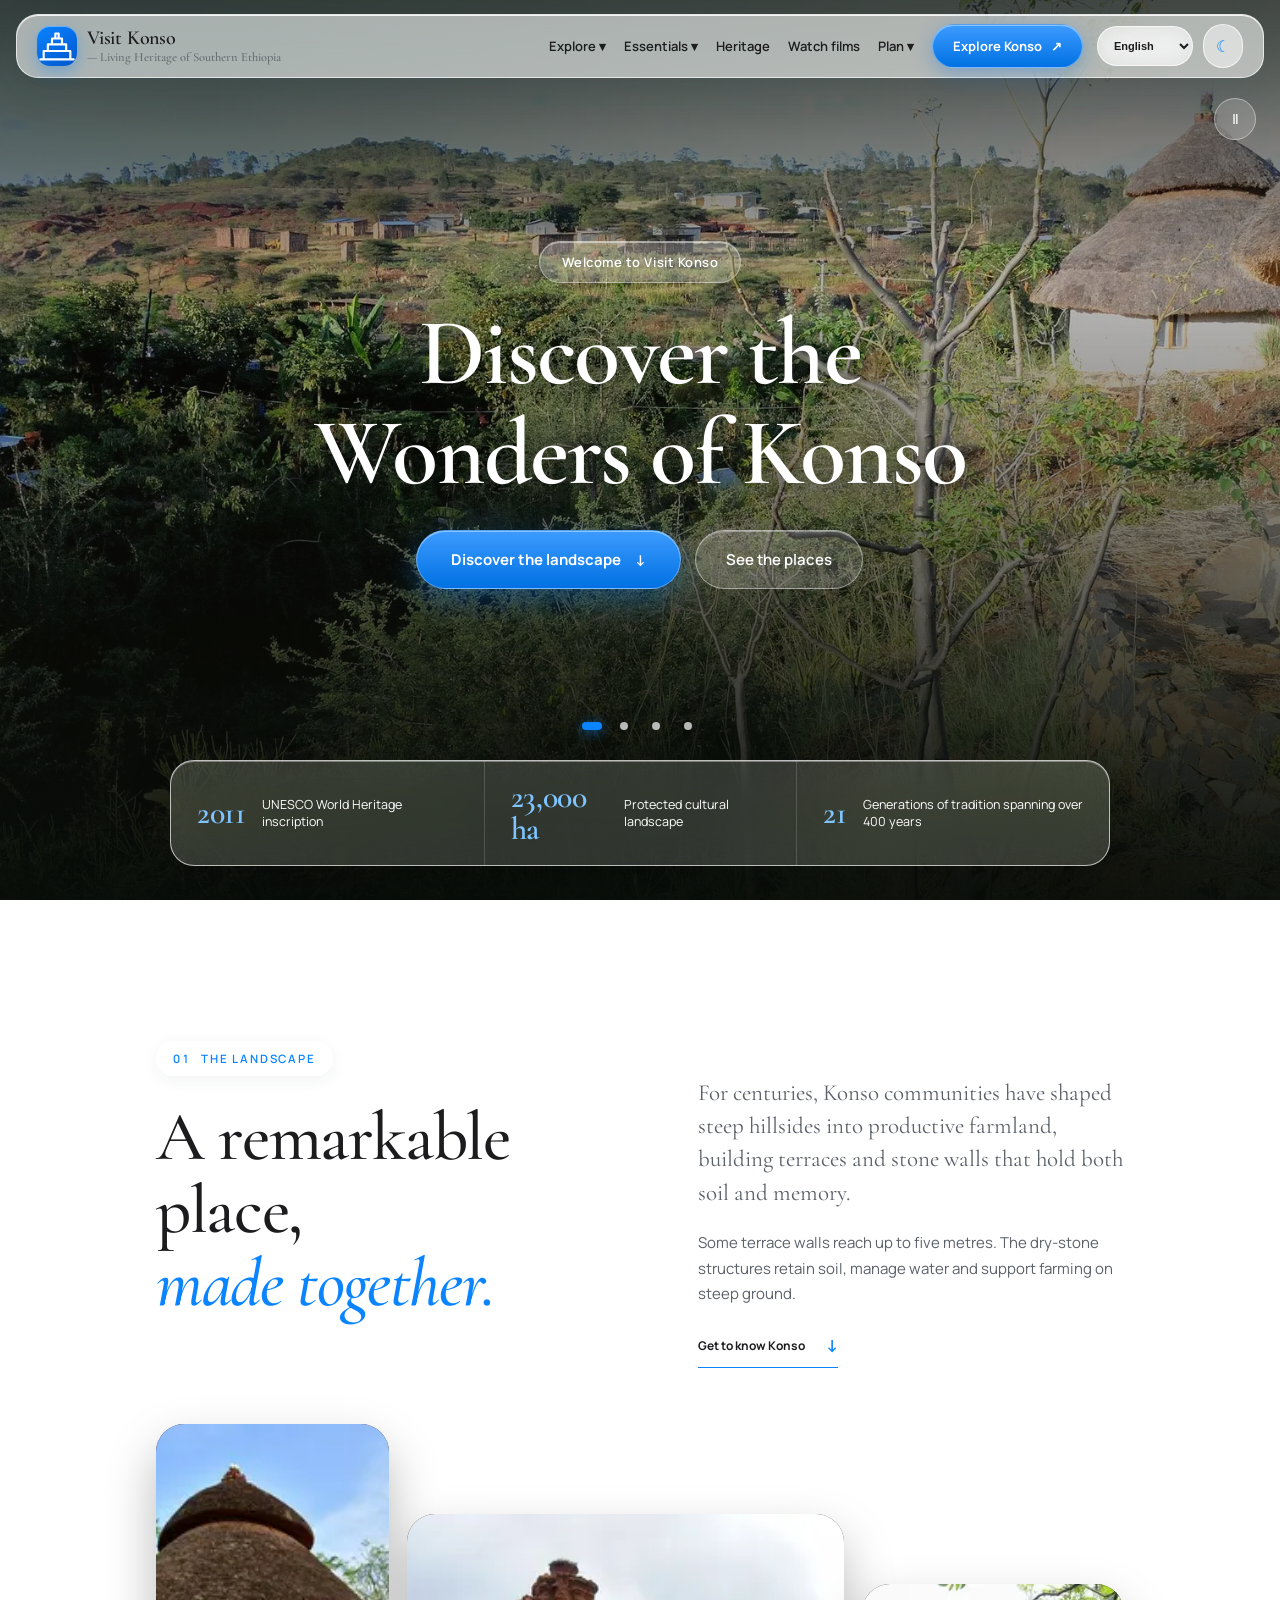
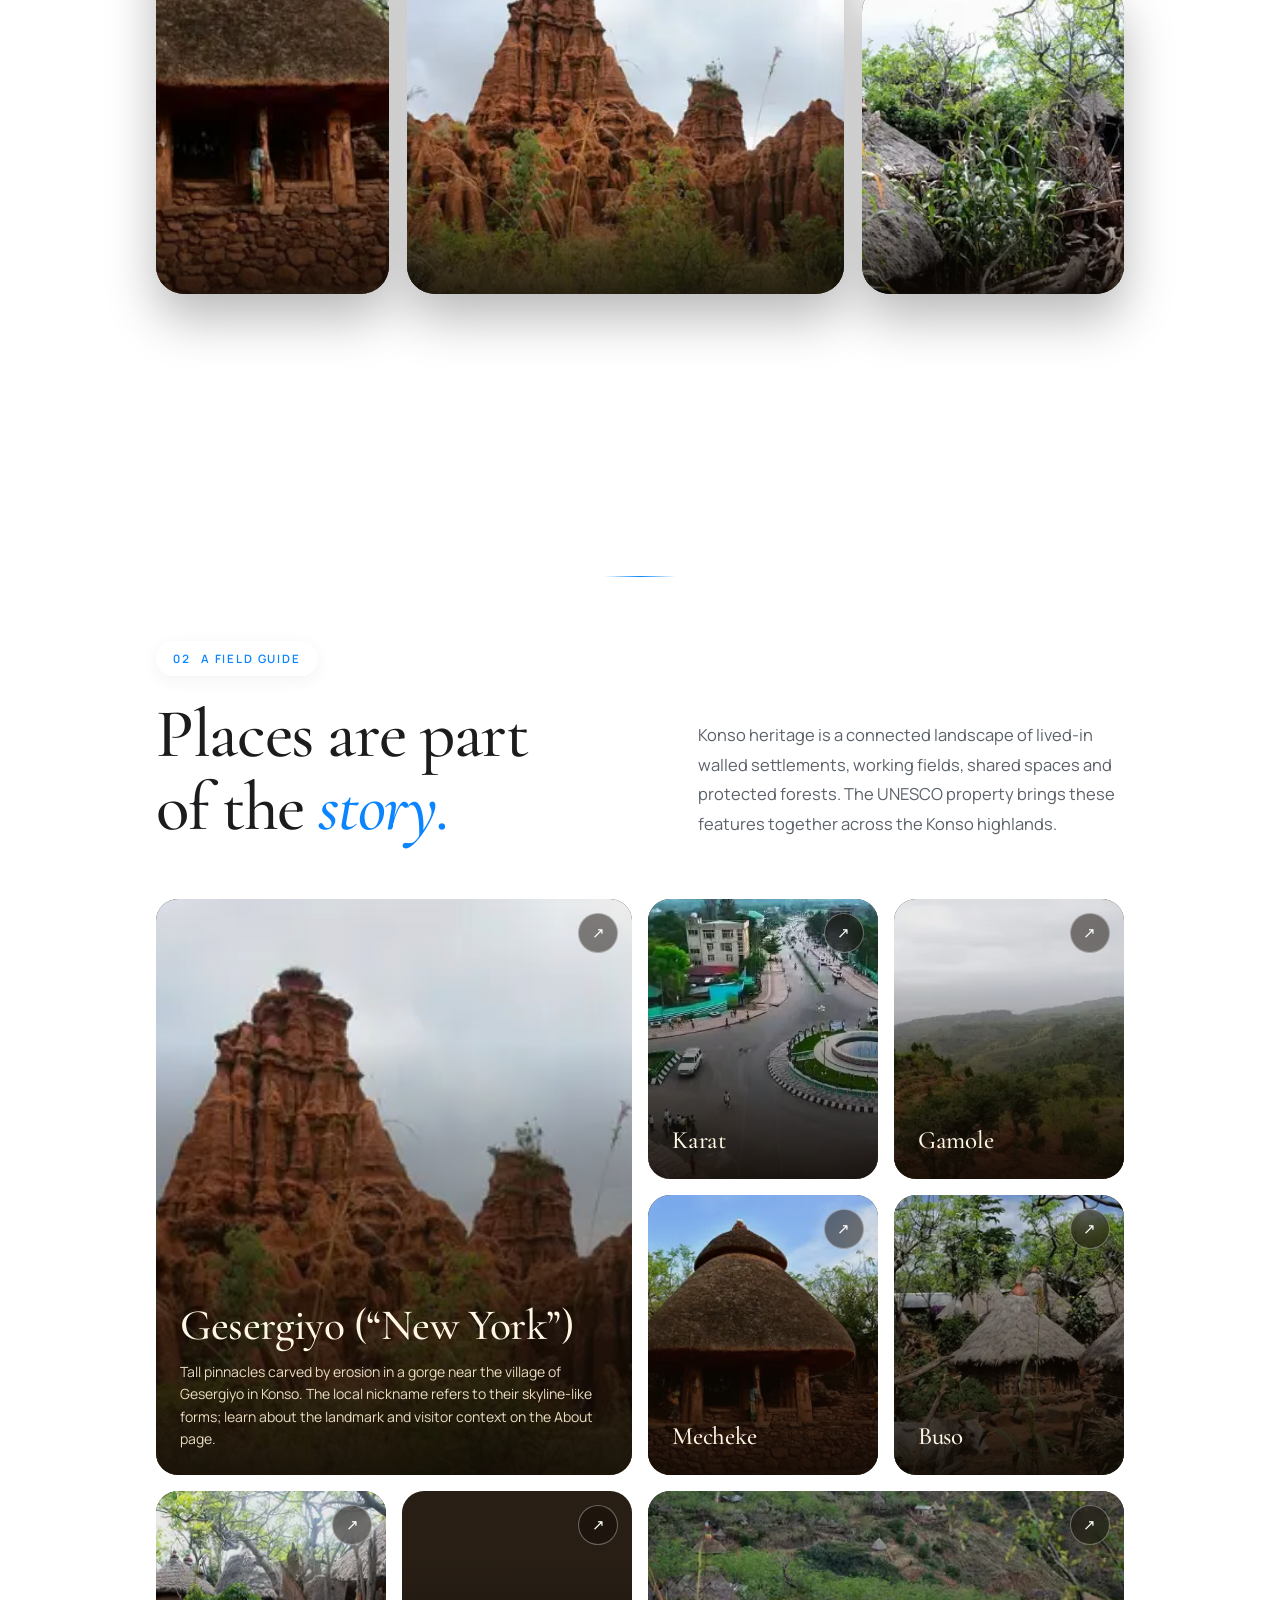
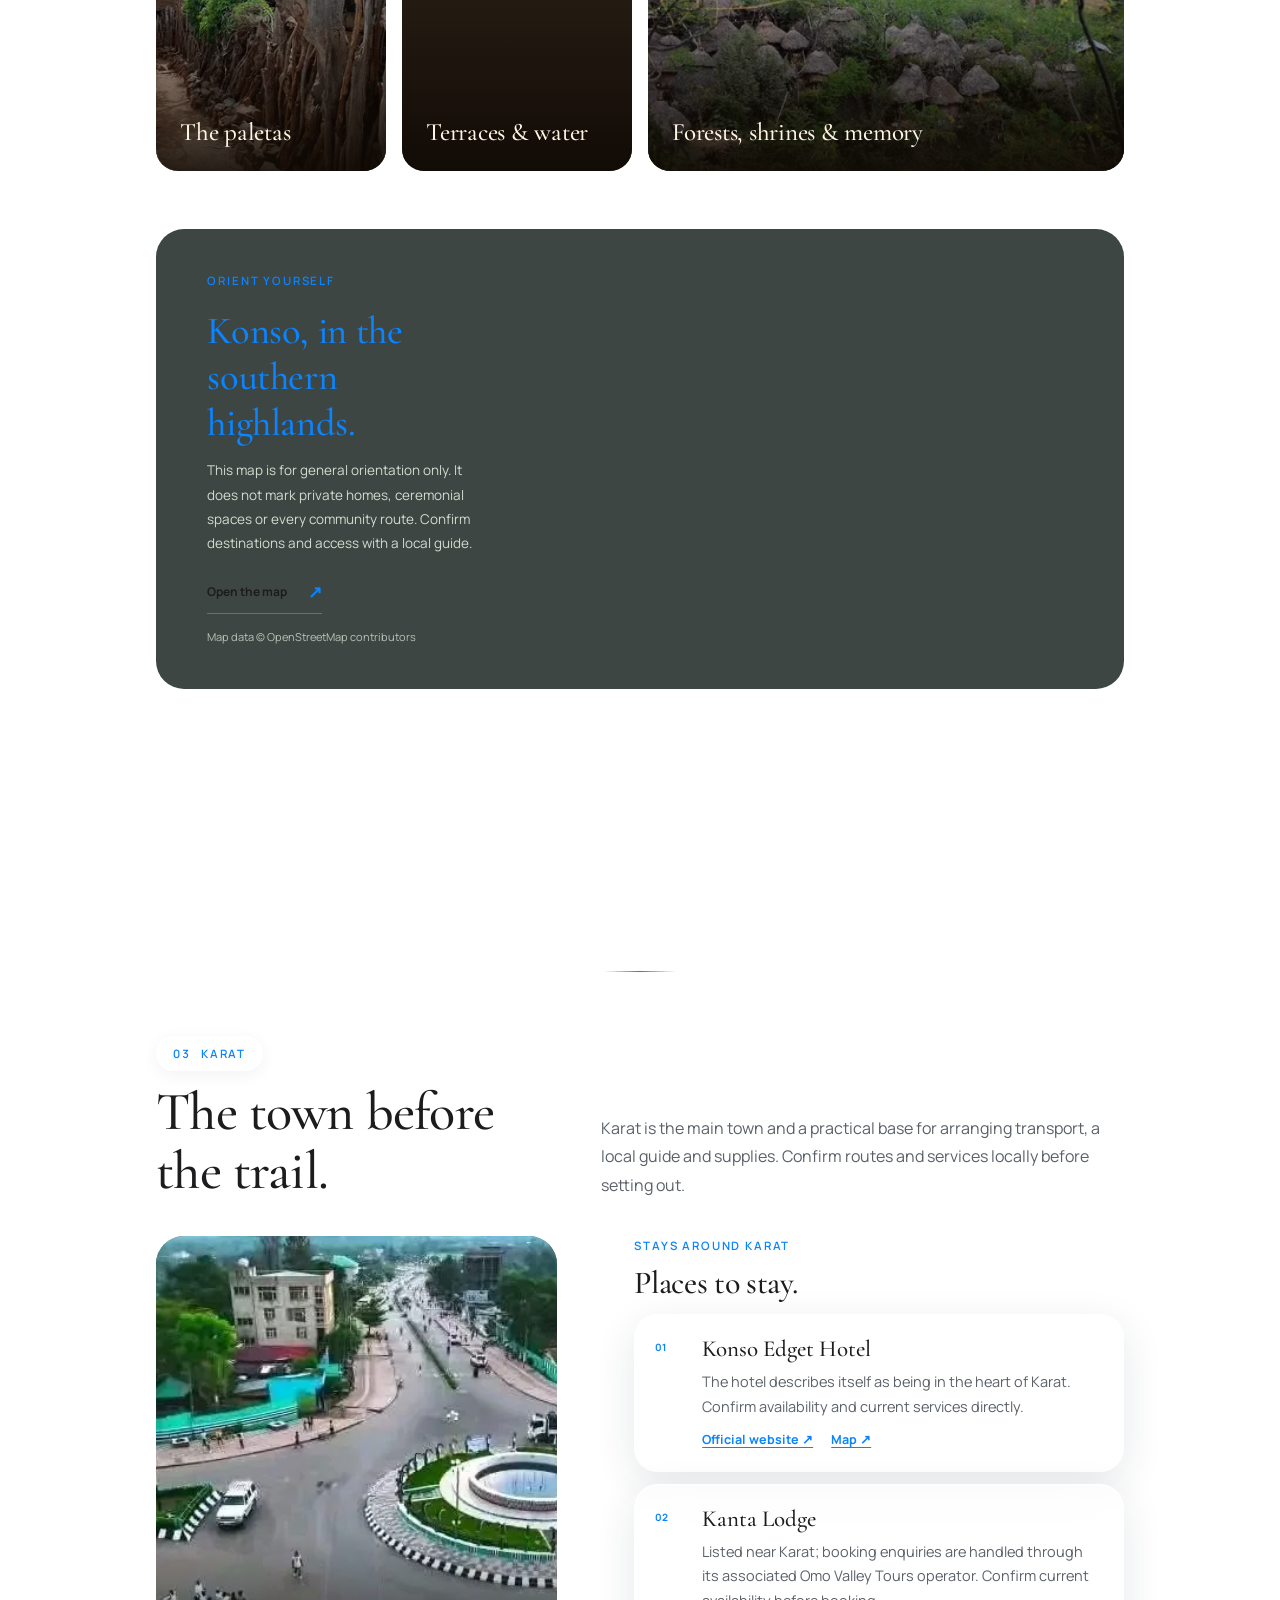
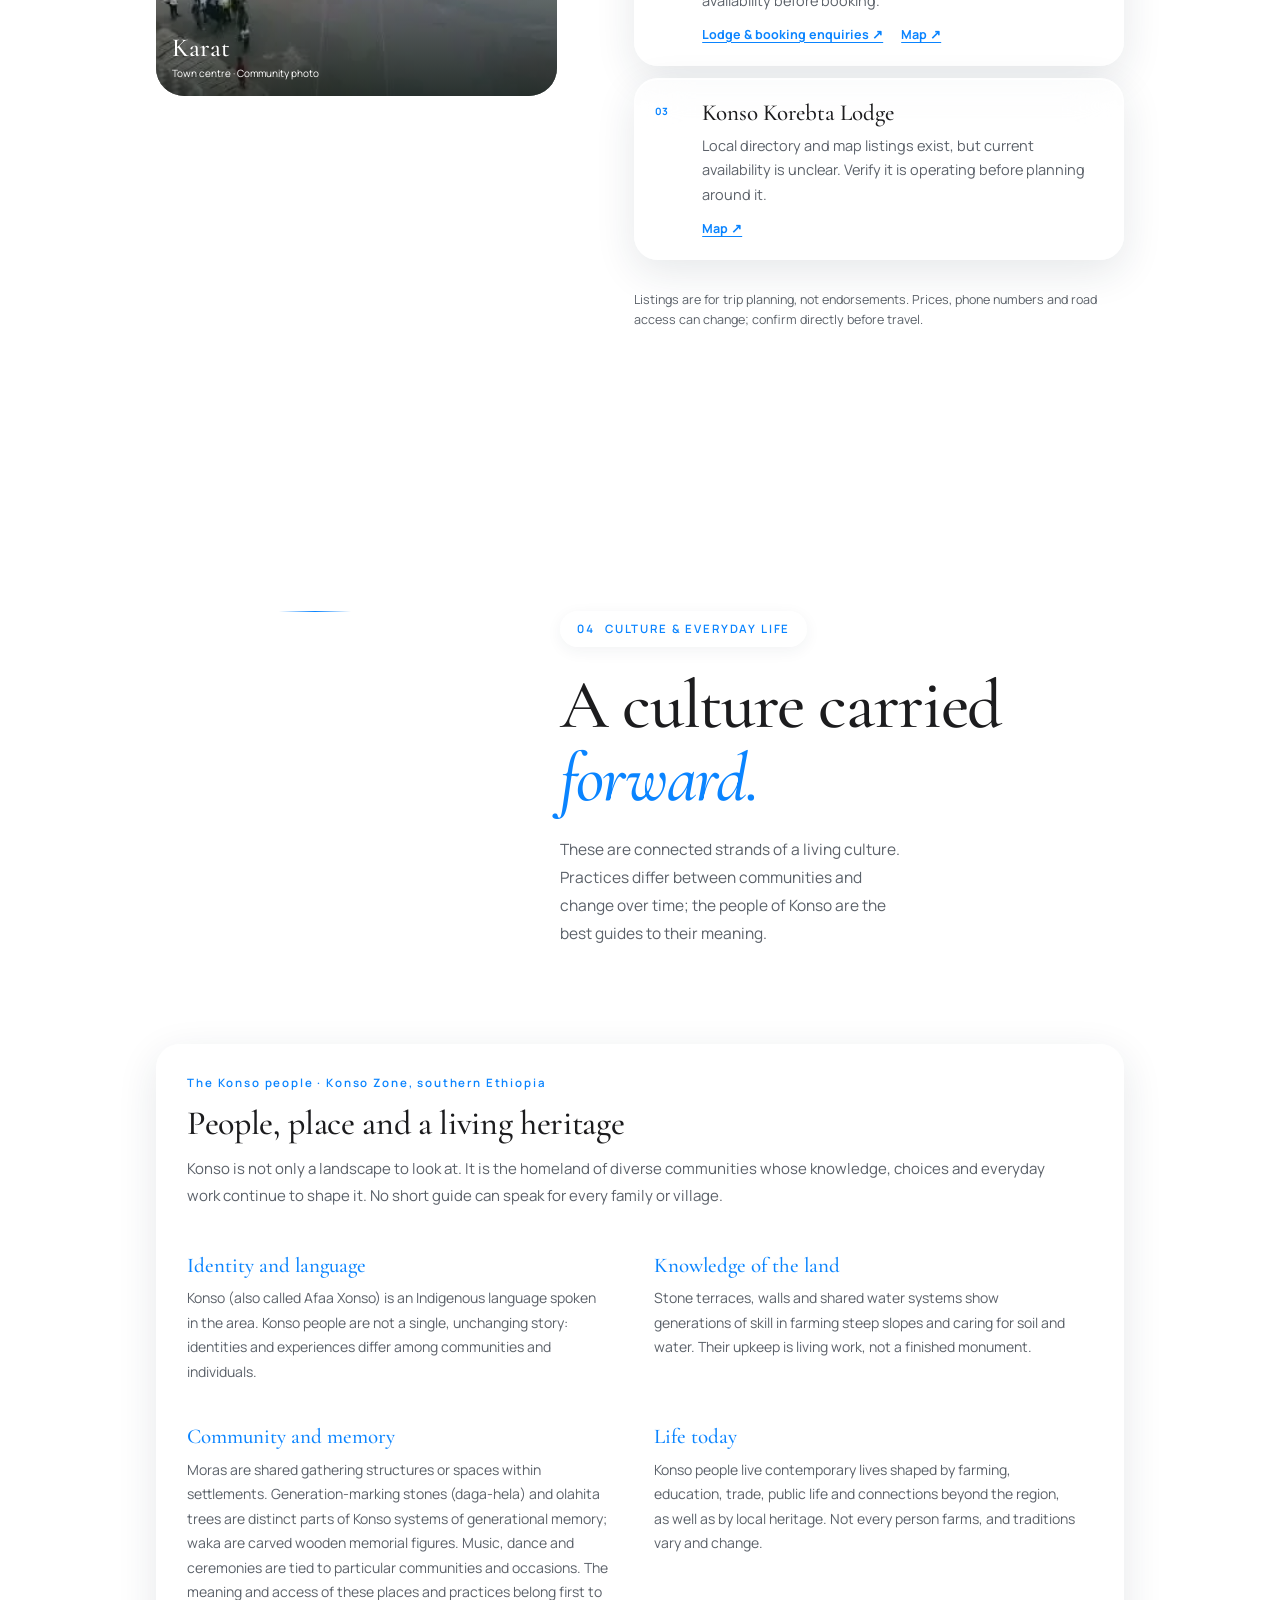
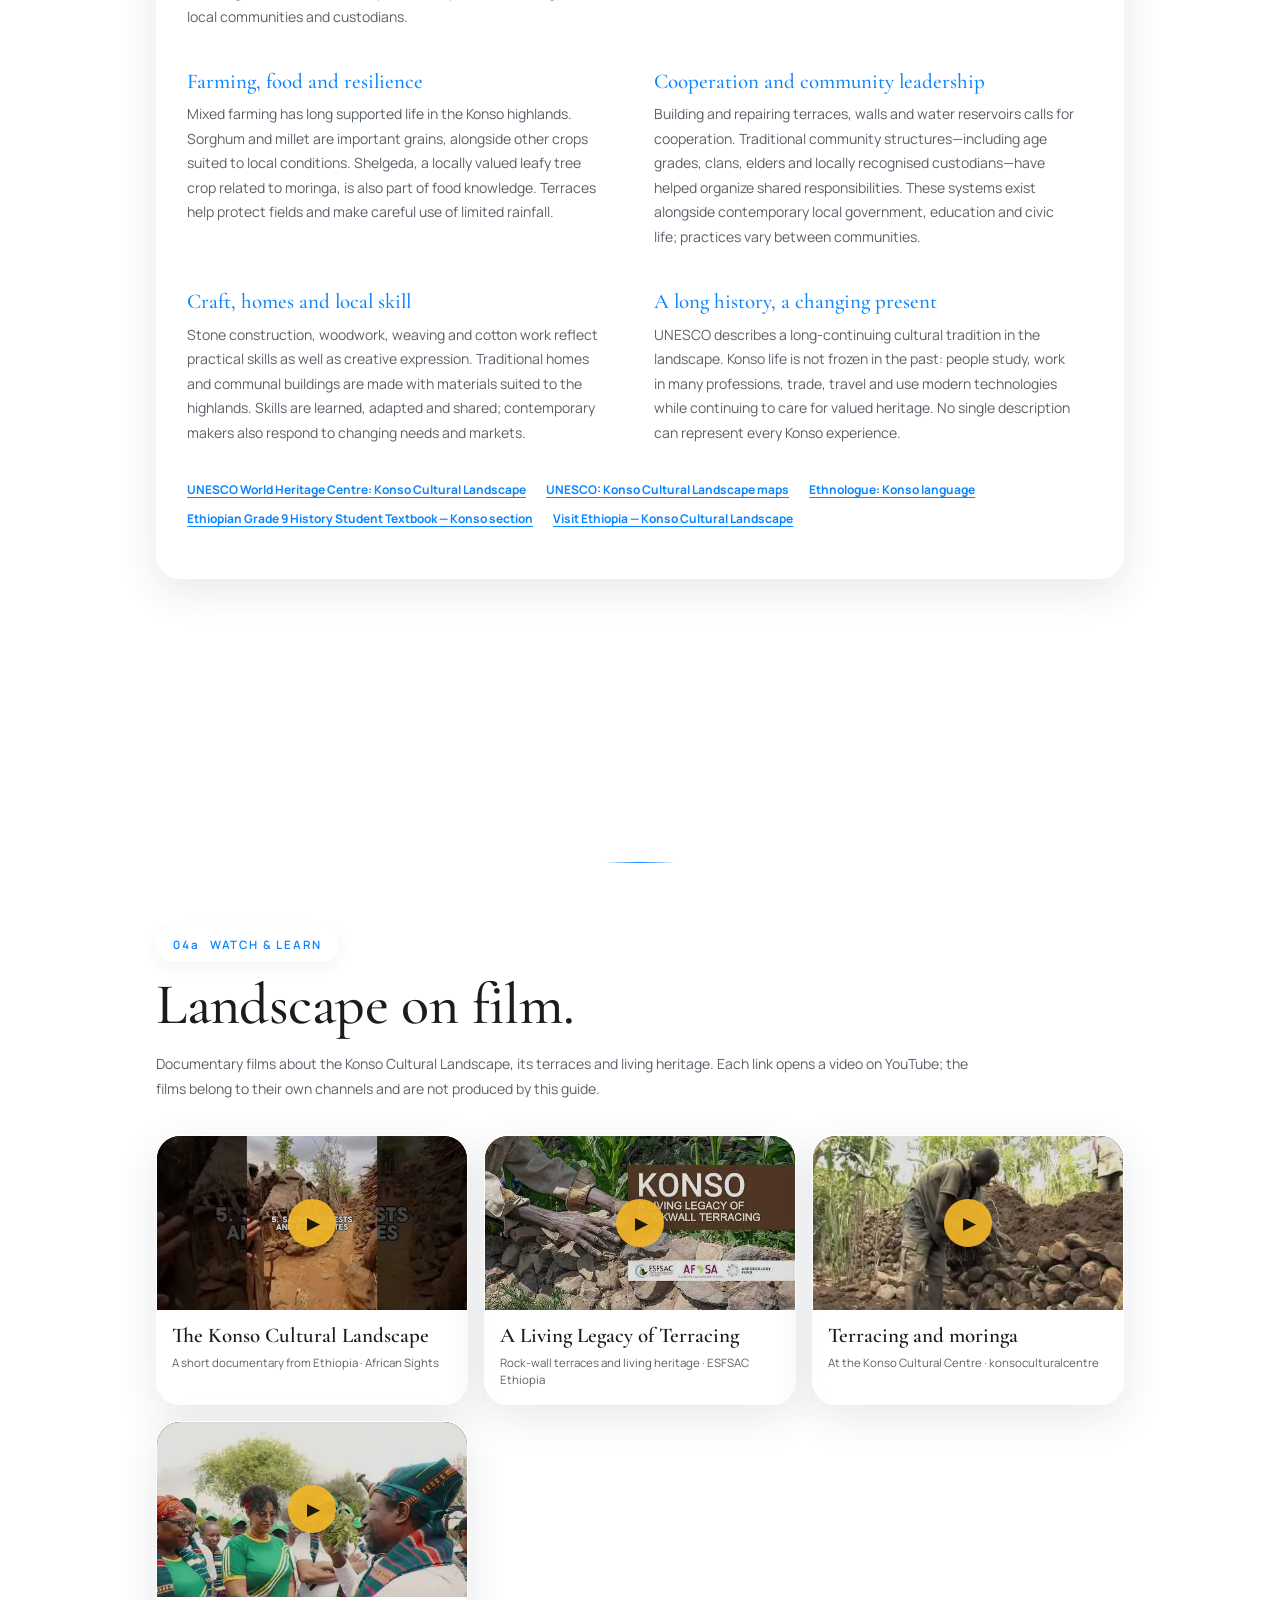
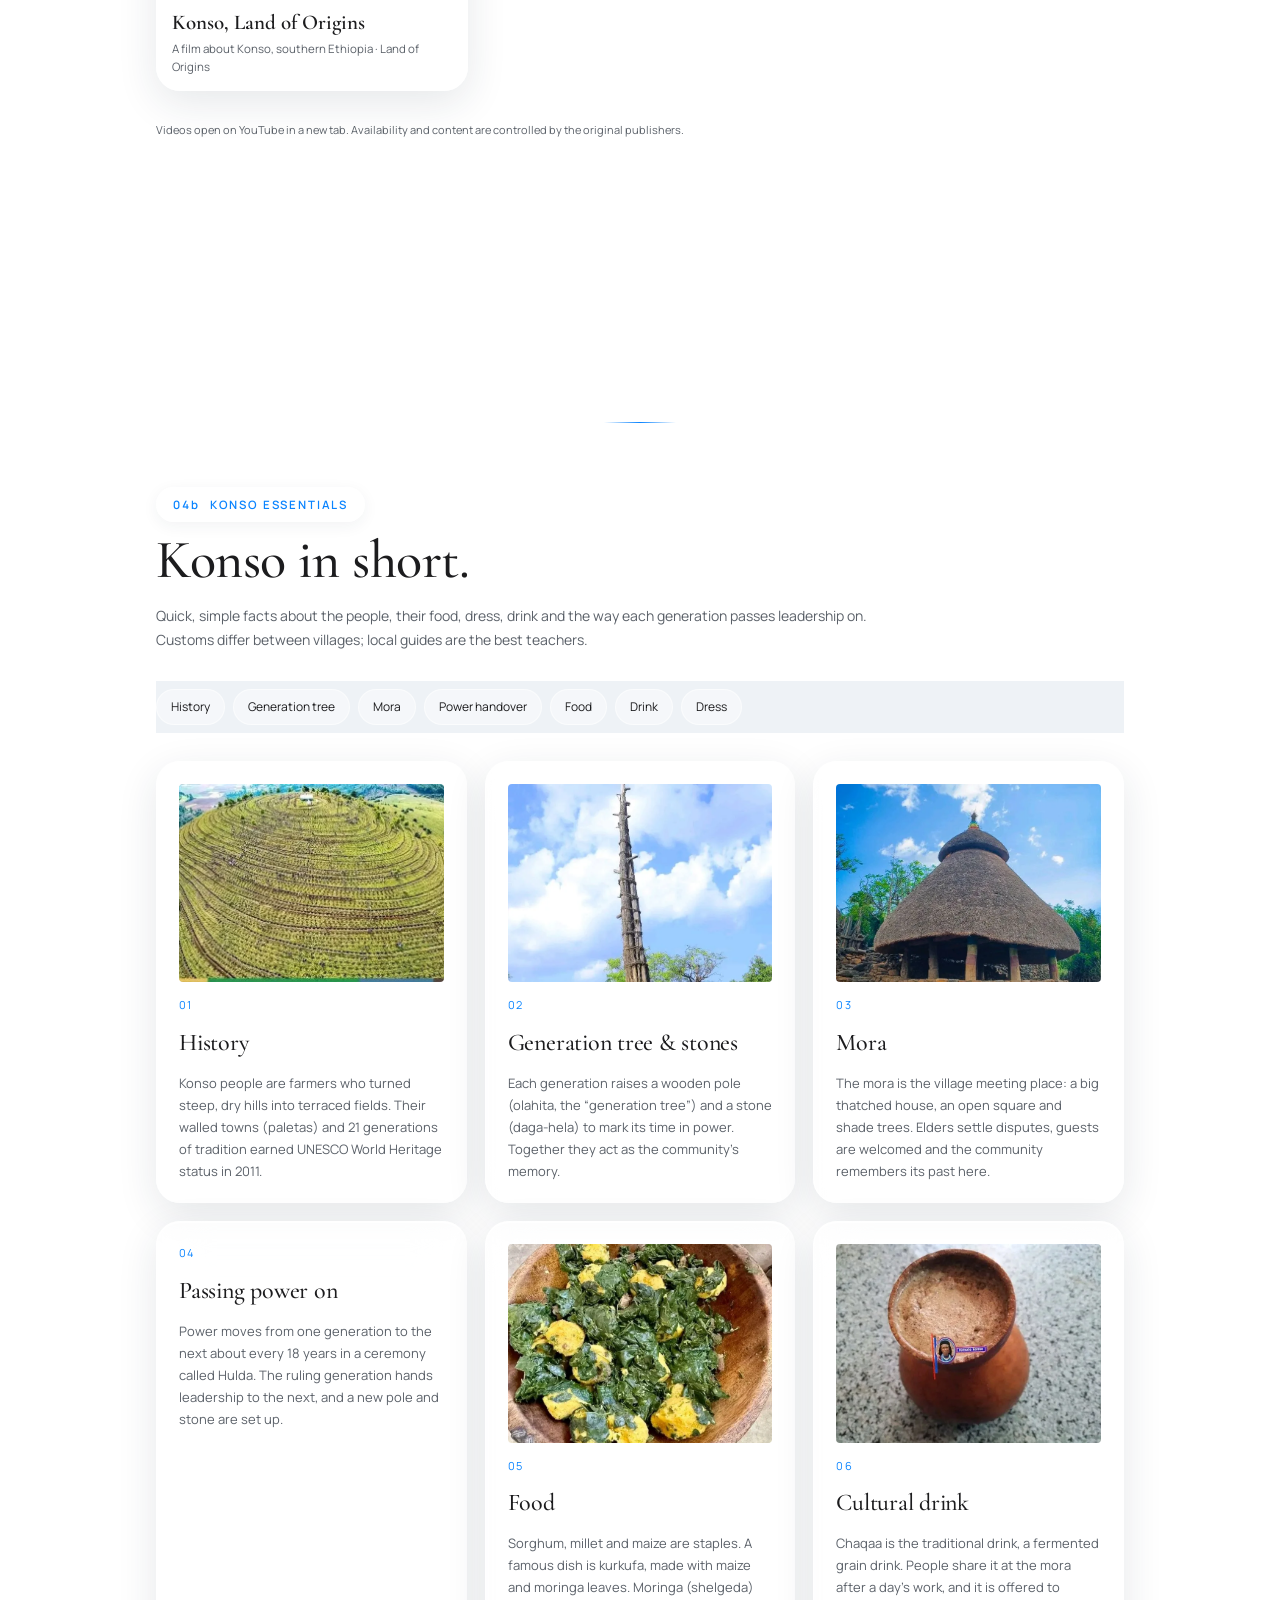
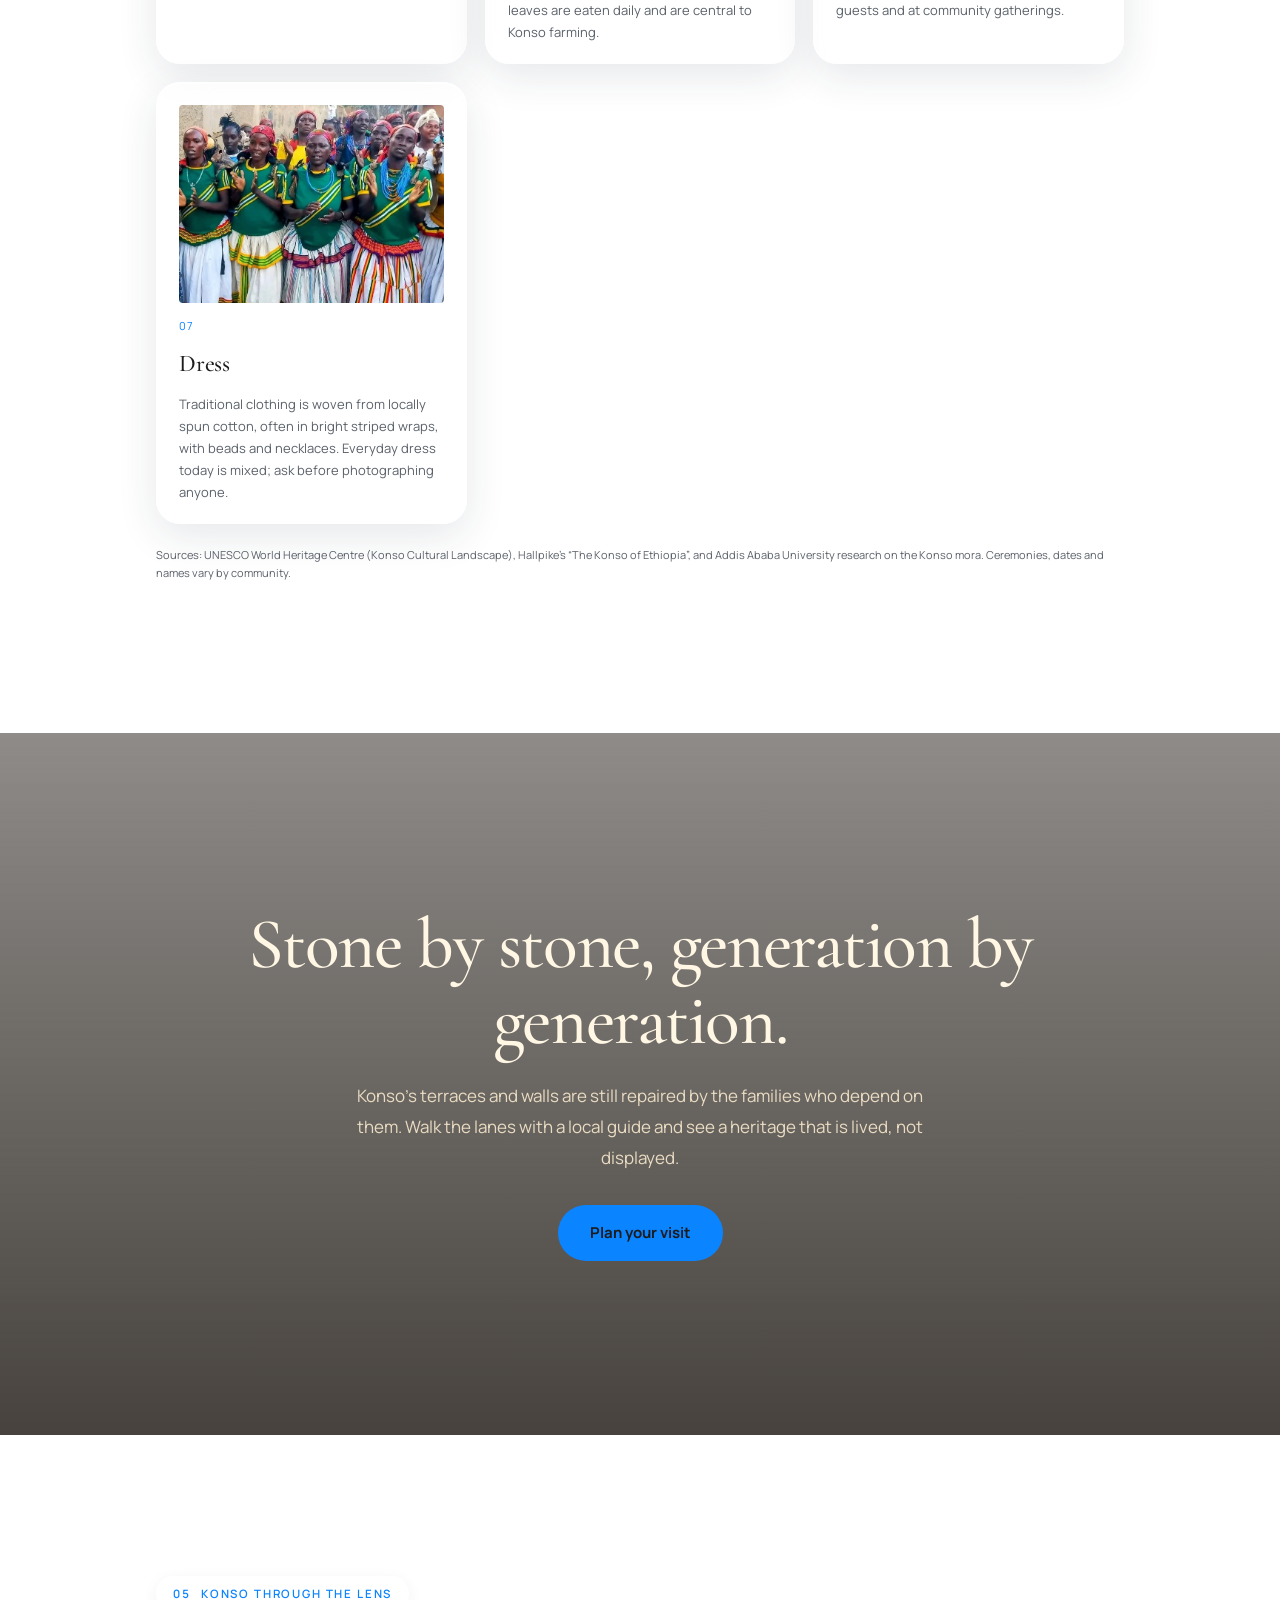
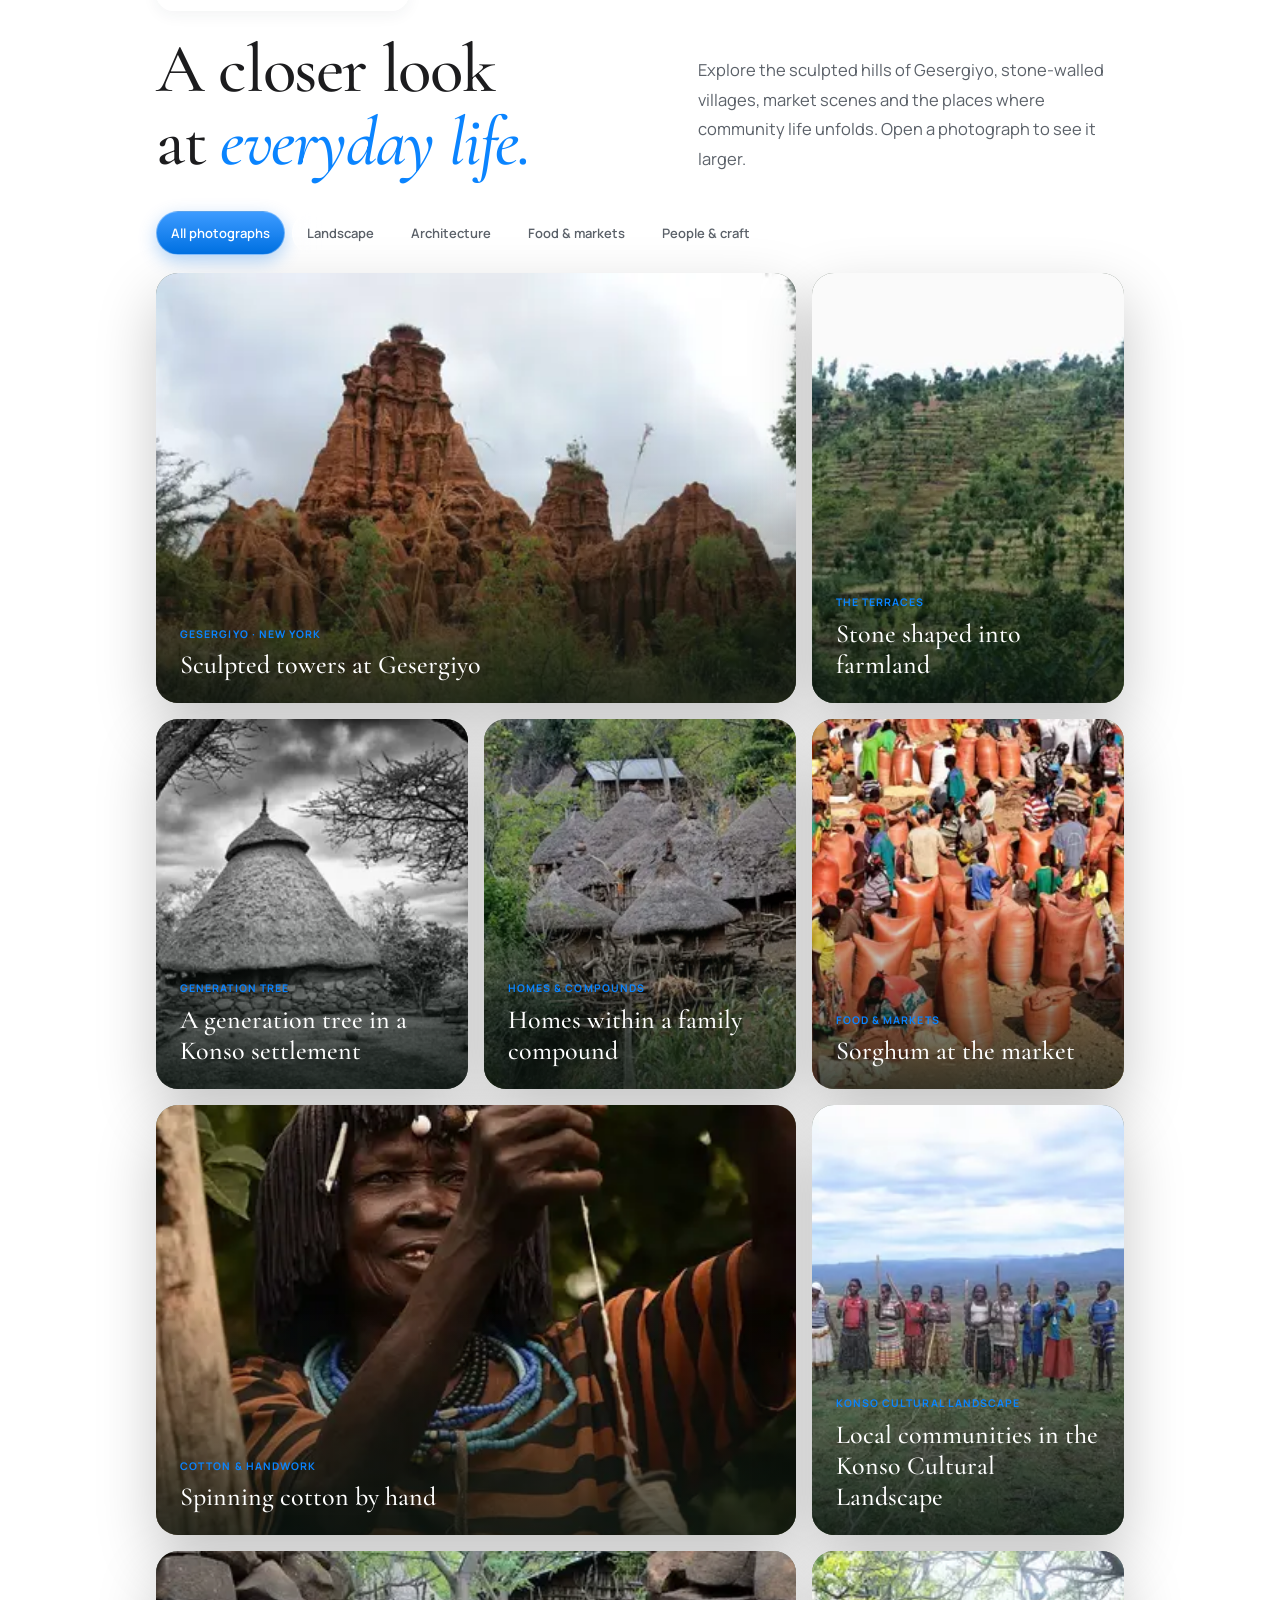
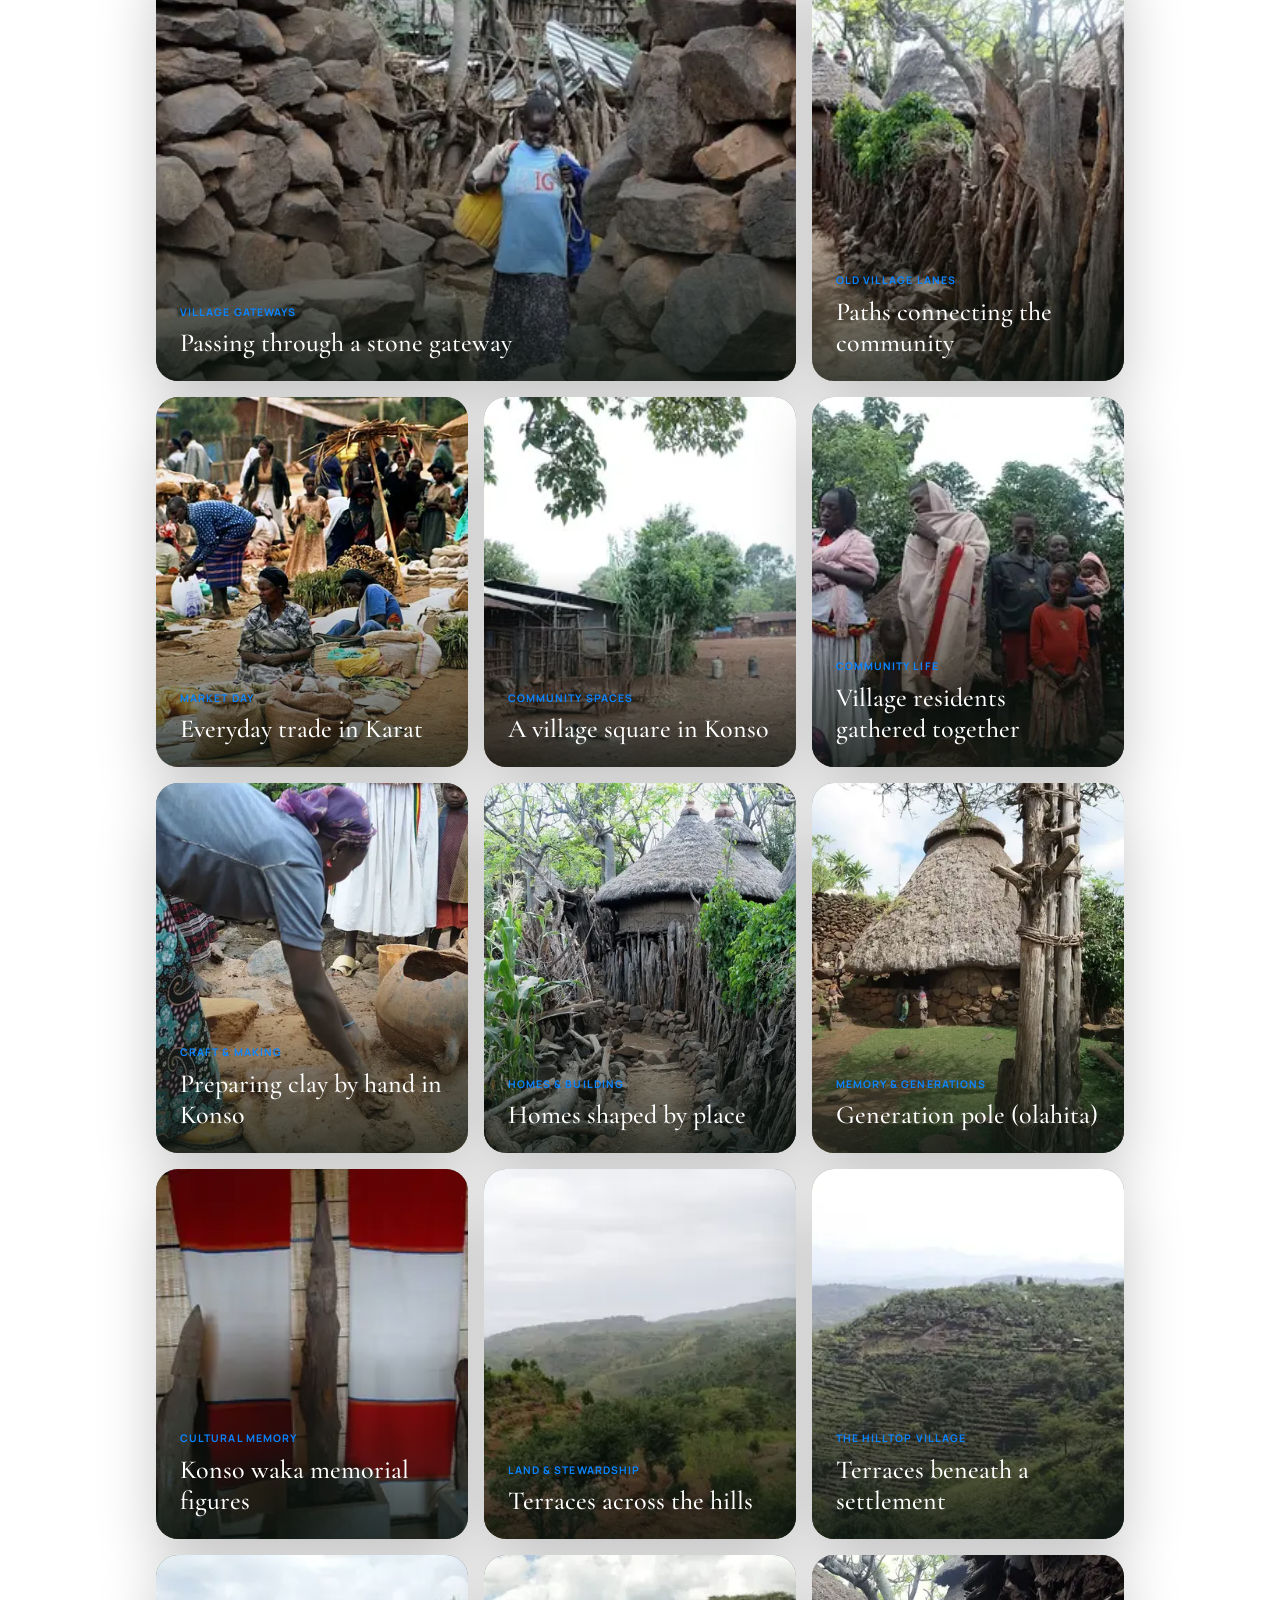
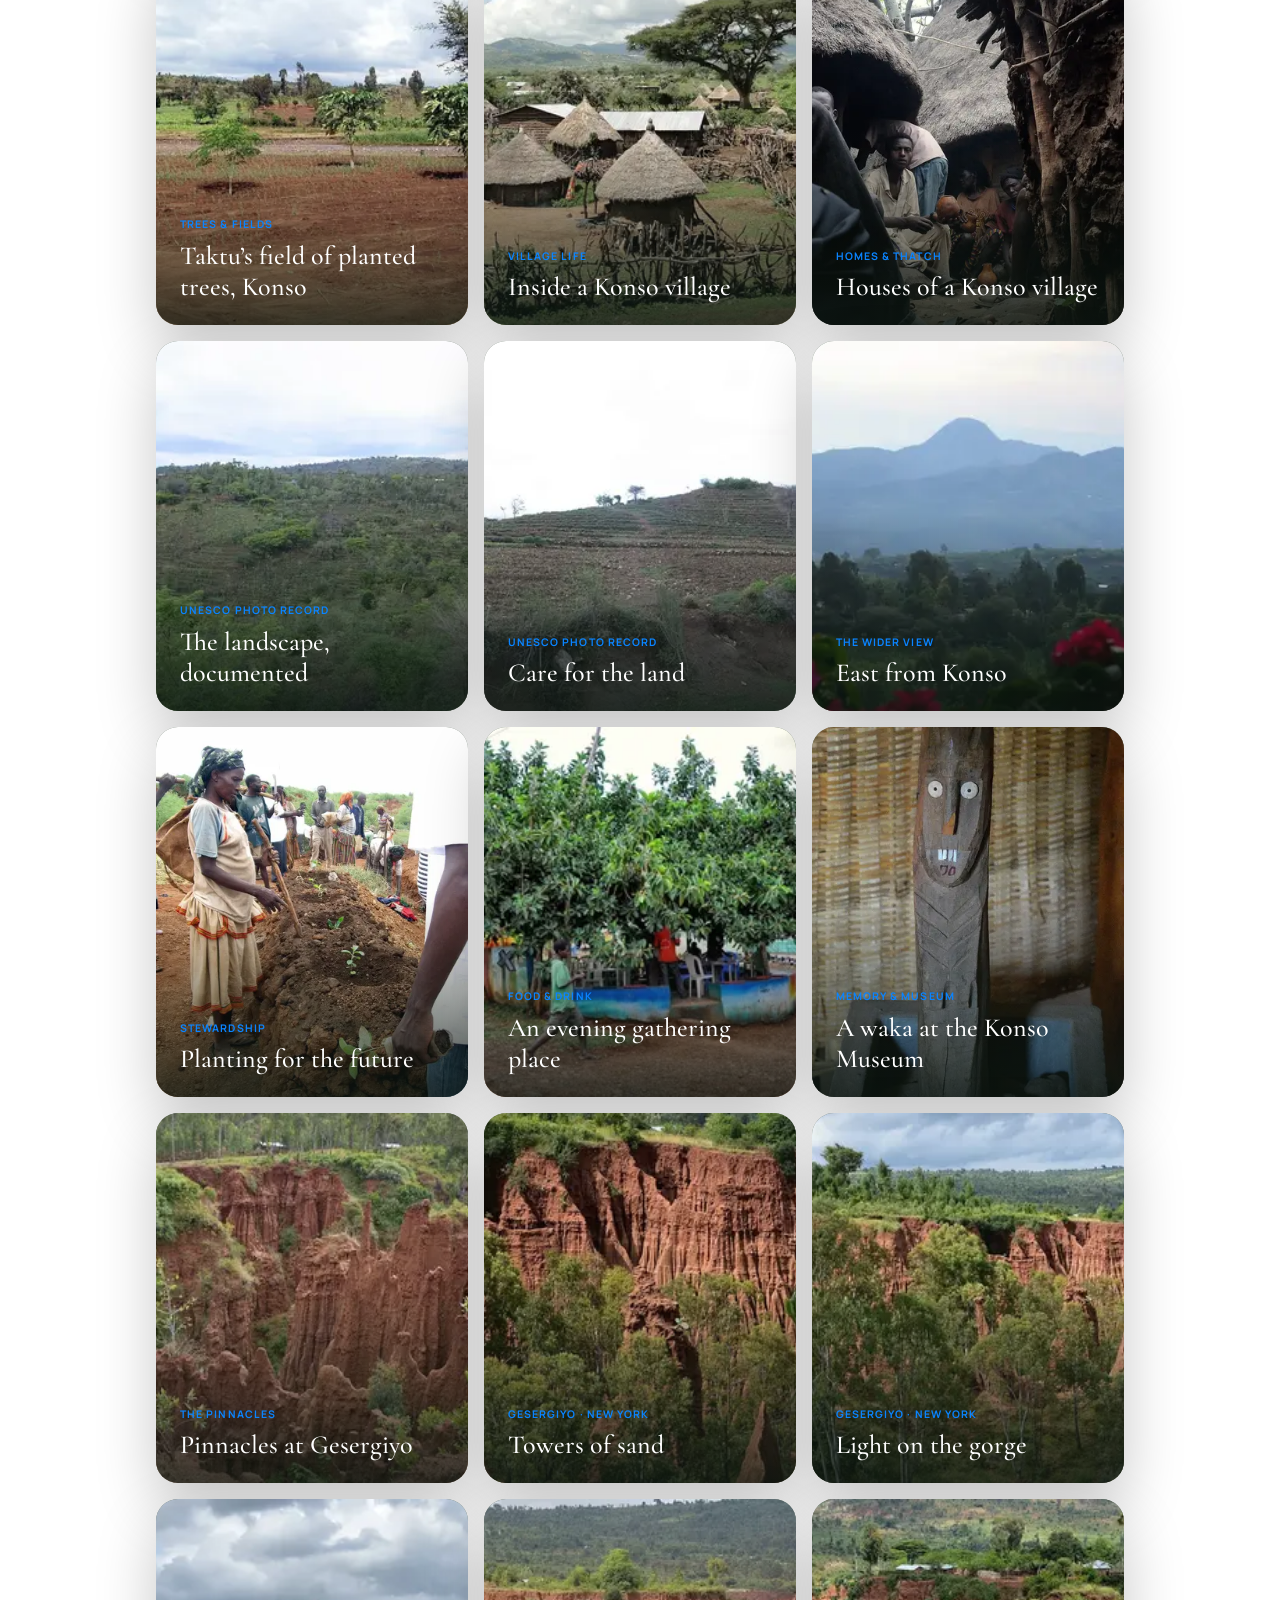
==== commit a75ca5f3: "Remove image source/licence links, fix gallery bugs, speed up image loading - Remove all image sourc" ====
--- a/index.html
+++ b/index.html
@@ -13,28 +13,26 @@
     <meta property="og:type" content="website">
     <meta property="og:title" content="Visit Konso — Places, people &amp; living heritage">
     <meta property="og:description" content="Stone terraces, walled villages and the living culture of the Konso Cultural Landscape in southern Ethiopia.">
-    <meta property="og:image" content="https://commons.wikimedia.org/wiki/Special:FilePath/Panoramic_view_of_a_Konso_village.jpg?width=1200">
+    <meta property="og:image" content="https://binyiamgelebo.github.io/visit-konso/images/commons/commons-panoramic-view-of-a-konso-village-jpg-39dabb84-1200.webp">
     <meta name="twitter:card" content="summary_large_image">
     <script type="application/ld+json">{"@context":"https://schema.org","@type":"TouristDestination","name":"Konso Cultural Landscape","description":"UNESCO World Heritage cultural landscape of dry-stone terraces and fortified settlements in southern Ethiopia.","touristType":"Cultural heritage travellers","geo":{"@type":"GeoCoordinates","latitude":5.25,"longitude":37.483}}</script>
     <title>Konso — Places, people &amp; living heritage</title>
     <link rel="preconnect" href="https://fonts.googleapis.com">
     <link rel="preconnect" href="https://fonts.gstatic.com" crossorigin>
-    <link rel="preconnect" href="https://commons.wikimedia.org">
-    <link rel="preconnect" href="https://upload.wikimedia.org">
-    <link rel="preconnect" href="https://i.ytimg.com">
     <link href="https://fonts.googleapis.com/css2?family=Cormorant+Garamond:ital,wght@0,500;0,600;0,700;1,500;1,600&family=Manrope:wght@400;500;600;700&family=Noto+Sans+Ethiopic:wght@400;500;600;700&family=Noto+Serif+Ethiopic:wght@500;600;700&display=swap" rel="stylesheet" media="print" onload="this.media='all'">
     <noscript><link href="https://fonts.googleapis.com/css2?family=Cormorant+Garamond:ital,wght@0,500;0,600;0,700;1,500;1,600&family=Manrope:wght@400;500;600;700&family=Noto+Sans+Ethiopic:wght@400;500;600;700&family=Noto+Serif+Ethiopic:wght@500;600;700&display=swap" rel="stylesheet"></noscript>
-    <link rel="stylesheet" href="styles.css?v=20261120w">
-    <script src="app.js?v=20261120w" defer></script>
-    <script src="om.js?v=20261120w" defer></script>
-    <script src="enhancements.js?v=20261120w" defer></script>
-    <script src="essentials.js?v=20261120w" defer></script>
+    <link rel="preload" as="image" fetchpriority="high" href="images/commons/commons-panoramic-view-of-a-konso-village-jpg-39dabb84-1024.webp" imagesrcset="images/commons/commons-panoramic-view-of-a-konso-village-jpg-39dabb84-480.webp 480w, images/commons/commons-panoramic-view-of-a-konso-village-jpg-39dabb84-720.webp 720w, images/commons/commons-panoramic-view-of-a-konso-village-jpg-39dabb84-1024.webp 1024w, images/commons/commons-panoramic-view-of-a-konso-village-jpg-39dabb84-1200.webp 1200w, images/commons/commons-panoramic-view-of-a-konso-village-jpg-39dabb84.webp 1600w" imagesizes="100vw">
+    <link rel="stylesheet" href="styles.css?v=20261120x">
+    <script src="app.js?v=20261120x" defer></script>
+    <script src="om.js?v=20261120x" defer></script>
+    <script src="enhancements.js?v=20261120x" defer></script>
+    <script src="essentials.js?v=20261120x" defer></script>
     <script src="adsense.js?v=20261117c" defer></script>
-    <script src="pwa-register.js?v=20261120w" defer></script>
+    <script src="pwa-register.js?v=20261120x" defer></script>
   </head>
   <body>
     <header class="site-header">
-      <a class="wordmark" href="#home" aria-label="Visit Konso home" data-aria-key="home">
+      <a class="wordmark" href="#home">
         <span class="wordmark-mark" aria-hidden="true"><svg class="wordmark-icon" viewBox="0 0 48 48" aria-hidden="true" focusable="false"><path d="M4 40h40M8 40V30h32v10M13 30v-8h22v8M18 22v-7h12v7M22 15V9h4v6" fill="none" stroke="currentColor" stroke-width="2.6" stroke-linecap="round" stroke-linejoin="round"/></svg></span>
         <span class="wordmark-text"><strong>Visit Konso</strong><small>— Living Heritage of Southern Ethiopia</small></span>
       </a>
@@ -92,11 +90,10 @@
     <main>
       <section class="hero" id="home" aria-labelledby="hero-title">
         <figure class="hero-image">
-          <img class="hero-slide is-active" src="images/commons/commons-panoramic-view-of-a-konso-village-jpg-39dabb84.webp" alt="Panoramic view of a traditional village in the Konso Cultural Landscape" data-credit="Panoramic village · Image source &amp; licence" data-source="https://commons.wikimedia.org/wiki/File:Panoramic_view_of_a_Konso_village.jpg" fetchpriority="high" decoding="async" srcset="images/commons/commons-panoramic-view-of-a-konso-village-jpg-39dabb84-480.webp 480w, images/commons/commons-panoramic-view-of-a-konso-village-jpg-39dabb84-720.webp 720w, images/commons/commons-panoramic-view-of-a-konso-village-jpg-39dabb84-1200.webp 1200w, images/commons/commons-panoramic-view-of-a-konso-village-jpg-39dabb84.webp 1600w" sizes="100vw">
-          <img class="hero-slide" data-src="images/commons/commons-gesergiyo-sand-pinnacles-konso-38-28537237144-jpg-bdc5d364.webp" alt="Eroded rock pinnacles at Gesergiyo, the Konso landmark known locally as New York" data-credit="Gesergiyo pinnacles · Wikimedia Commons" data-source="https://commons.wikimedia.org/wiki/File:Gesergiyo_sand_pinnacles,_Konso_(38)_(28537237144).jpg" loading="lazy" decoding="async" srcset="images/commons/commons-gesergiyo-sand-pinnacles-konso-38-28537237144-jpg-bdc5d364-480.webp 480w, images/commons/commons-gesergiyo-sand-pinnacles-konso-38-28537237144-jpg-bdc5d364-720.webp 720w, images/commons/commons-gesergiyo-sand-pinnacles-konso-38-28537237144-jpg-bdc5d364-1200.webp 1200w, images/commons/commons-gesergiyo-sand-pinnacles-konso-38-28537237144-jpg-bdc5d364.webp 1600w" sizes="100vw">
-          <img class="hero-slide" data-src="images/commons/commons-agricultural-terraces-in-the-konso-cultural-landscape-jpg-06ca8126.webp" alt="Stone agricultural terraces following the hillsides in the Konso Cultural Landscape" data-credit="Stone terraces · Image source &amp; licence" data-source="https://commons.wikimedia.org/wiki/File:Agricultural_terraces_in_the_Konso_Cultural_Landscape.jpg" loading="lazy" decoding="async" srcset="images/commons/commons-agricultural-terraces-in-the-konso-cultural-landscape-jpg-06ca8126-480.webp 480w, images/commons/commons-agricultural-terraces-in-the-konso-cultural-landscape-jpg-06ca8126-720.webp 720w, images/commons/commons-agricultural-terraces-in-the-konso-cultural-landscape-jpg-06ca8126-1200.webp 1200w, images/commons/commons-agricultural-terraces-in-the-konso-cultural-landscape-jpg-06ca8126.webp 1600w" sizes="100vw">
-          <img class="hero-slide" data-src="images/commons/commons-traditional-settlement-in-the-konso-cultural-landscape-jpg-4c58347b.webp" alt="A traditional stone-walled settlement in the Konso Cultural Landscape" data-credit="Walled settlement · Image source &amp; licence" data-source="https://commons.wikimedia.org/wiki/File:Traditional_settlement_in_the_Konso_Cultural_Landscape.jpg" loading="lazy" decoding="async" srcset="images/commons/commons-traditional-settlement-in-the-konso-cultural-landscape-jpg-4c58347b-480.webp 480w, images/commons/commons-traditional-settlement-in-the-konso-cultural-landscape-jpg-4c58347b-720.webp 720w, images/commons/commons-traditional-settlement-in-the-konso-cultural-landscape-jpg-4c58347b-1200.webp 1200w, images/commons/commons-traditional-settlement-in-the-konso-cultural-landscape-jpg-4c58347b.webp 1600w" sizes="100vw">
-          <figcaption class="image-credit"><a href="https://commons.wikimedia.org/wiki/File:Panoramic_view_of_a_Konso_village.jpg" target="_blank" rel="noopener noreferrer">Panoramic village · Image source &amp; licence</a></figcaption>
+          <img class="hero-slide is-active" src="images/commons/commons-panoramic-view-of-a-konso-village-jpg-39dabb84.webp" alt="Panoramic view of a traditional village in the Konso Cultural Landscape" fetchpriority="high" decoding="async" srcset="images/commons/commons-panoramic-view-of-a-konso-village-jpg-39dabb84-480.webp 480w, images/commons/commons-panoramic-view-of-a-konso-village-jpg-39dabb84-720.webp 720w, images/commons/commons-panoramic-view-of-a-konso-village-jpg-39dabb84-1024.webp 1024w, images/commons/commons-panoramic-view-of-a-konso-village-jpg-39dabb84-1200.webp 1200w, images/commons/commons-panoramic-view-of-a-konso-village-jpg-39dabb84.webp 1600w" sizes="100vw">
+          <img class="hero-slide" data-src="images/commons/commons-gesergiyo-sand-pinnacles-konso-38-28537237144-jpg-bdc5d364.webp" alt="Eroded rock pinnacles at Gesergiyo, the Konso landmark known locally as New York" loading="lazy" decoding="async" srcset="images/commons/commons-gesergiyo-sand-pinnacles-konso-38-28537237144-jpg-bdc5d364-480.webp 480w, images/commons/commons-gesergiyo-sand-pinnacles-konso-38-28537237144-jpg-bdc5d364-720.webp 720w, images/commons/commons-gesergiyo-sand-pinnacles-konso-38-28537237144-jpg-bdc5d364-1024.webp 1024w, images/commons/commons-gesergiyo-sand-pinnacles-konso-38-28537237144-jpg-bdc5d364-1200.webp 1200w, images/commons/commons-gesergiyo-sand-pinnacles-konso-38-28537237144-jpg-bdc5d364.webp 1600w" sizes="100vw">
+          <img class="hero-slide" data-src="images/commons/commons-agricultural-terraces-in-the-konso-cultural-landscape-jpg-06ca8126.webp" alt="Stone agricultural terraces following the hillsides in the Konso Cultural Landscape" loading="lazy" decoding="async" srcset="images/commons/commons-agricultural-terraces-in-the-konso-cultural-landscape-jpg-06ca8126-480.webp 480w, images/commons/commons-agricultural-terraces-in-the-konso-cultural-landscape-jpg-06ca8126-720.webp 720w, images/commons/commons-agricultural-terraces-in-the-konso-cultural-landscape-jpg-06ca8126-1024.webp 1024w, images/commons/commons-agricultural-terraces-in-the-konso-cultural-landscape-jpg-06ca8126-1200.webp 1200w, images/commons/commons-agricultural-terraces-in-the-konso-cultural-landscape-jpg-06ca8126.webp 1600w" sizes="100vw">
+          <img class="hero-slide" data-src="images/commons/commons-traditional-settlement-in-the-konso-cultural-landscape-jpg-4c58347b.webp" alt="A traditional stone-walled settlement in the Konso Cultural Landscape" loading="lazy" decoding="async" srcset="images/commons/commons-traditional-settlement-in-the-konso-cultural-landscape-jpg-4c58347b-480.webp 480w, images/commons/commons-traditional-settlement-in-the-konso-cultural-landscape-jpg-4c58347b-720.webp 720w, images/commons/commons-traditional-settlement-in-the-konso-cultural-landscape-jpg-4c58347b-1024.webp 1024w, images/commons/commons-traditional-settlement-in-the-konso-cultural-landscape-jpg-4c58347b-1200.webp 1200w, images/commons/commons-traditional-settlement-in-the-konso-cultural-landscape-jpg-4c58347b.webp 1600w" sizes="100vw">
         </figure>
         <div class="hero-copy">
           <p class="eyebrow hero-welcome" data-en="Welcome to Visit Konso" data-am="እንኳን ወደ ኮንሶ በደህና መጡ" data-om="Baga'eedha Konsoo dhaawwattani">Welcome to Visit Konso</p>
@@ -107,7 +104,7 @@
             <a class="ghost-link" href="#places" data-home-en="See the places" data-home-am="ቦታዎችን ይመልከቱ">See the places</a>
           </div>
         </div>
-        <div class="hero-dots" role="tablist" aria-label="Hero photographs" data-aria-key="heroPhotos">
+        <div class="hero-dots" role="group" aria-label="Hero photographs" data-aria-key="heroPhotos">
           <button type="button" class="is-active" aria-label="Show photo 1" aria-current="true" data-aria-key="heroPhoto1"></button><button type="button" aria-label="Show photo 2" data-aria-key="heroPhoto2"></button><button type="button" aria-label="Show photo 3" data-aria-key="heroPhoto3"></button><button type="button" aria-label="Show photo 4" data-aria-key="heroPhoto4"></button>
         </div>
         <button class="hero-pause" type="button" aria-label="Pause slideshow" title="Pause slideshow" data-aria-key="heroPause"><span aria-hidden="true">Ⅱ</span></button>
@@ -130,8 +127,8 @@
           <a class="text-link" href="#culture">Get to know Konso <span aria-hidden="true">↓</span></a>
         </div>
         <div class="landscape-collage">
-          <figure class="collage-a"><img src="images/commons/commons-konso-village-of-mecheke-30-28535967483-jpg-6bb42bd2.webp" alt="A traditional building in Mecheke" loading="lazy" decoding="async" fetchpriority="low" srcset="images/commons/commons-konso-village-of-mecheke-30-28535967483-jpg-6bb42bd2-400.webp 400w, images/commons/commons-konso-village-of-mecheke-30-28535967483-jpg-6bb42bd2.webp 960w" sizes="(max-width: 600px) 100vw, 400px"><figcaption><a href="https://commons.wikimedia.org/wiki/File:Konso_village_of_Mecheke_(30)_(28535967483).jpg" target="_blank" rel="noopener noreferrer">A traditional building in Mecheke · Image source &amp; licence</a></figcaption></figure>
-          <figure class="collage-b"><img src="images/commons/commons-new-york-rock-formations-near-konso-jpg-2f418e38.webp" alt="Sculpted rock formations at Gesergiyo, known locally as New York" loading="lazy" decoding="async" fetchpriority="low" srcset="images/commons/commons-new-york-rock-formations-near-konso-jpg-2f418e38-400.webp 400w, images/commons/commons-new-york-rock-formations-near-konso-jpg-2f418e38.webp 960w" sizes="(max-width: 600px) 100vw, 400px"><figcaption><a href="https://commons.wikimedia.org/wiki/File:New_York_rock_formations_near_Konso.jpg" target="_blank" rel="noopener noreferrer">Gesergiyo rock formations · Image source &amp; licence</a></figcaption></figure>
+          <figure class="collage-a"><img src="images/commons/commons-konso-village-of-mecheke-30-28535967483-jpg-6bb42bd2.webp" alt="A traditional building in Mecheke" loading="lazy" decoding="async" fetchpriority="low" srcset="images/commons/commons-konso-village-of-mecheke-30-28535967483-jpg-6bb42bd2-400.webp 400w, images/commons/commons-konso-village-of-mecheke-30-28535967483-jpg-6bb42bd2.webp 960w" sizes="(max-width: 600px) 100vw, 400px"></figure>
+          <figure class="collage-b"><img src="images/commons/commons-new-york-rock-formations-near-konso-jpg-2f418e38.webp" alt="Sculpted rock formations at Gesergiyo, known locally as New York" loading="lazy" decoding="async" fetchpriority="low" srcset="images/commons/commons-new-york-rock-formations-near-konso-jpg-2f418e38-400.webp 400w, images/commons/commons-new-york-rock-formations-near-konso-jpg-2f418e38.webp 960w" sizes="(max-width: 600px) 100vw, 400px"></figure>
           <figure class="collage-c"><img src="images/commons/commons-traditional-konso-homestead-jpg-db332672.webp" alt="A traditional Konso homestead" loading="lazy" decoding="async" fetchpriority="low" srcset="images/commons/commons-traditional-konso-homestead-jpg-db332672-400.webp 400w, images/commons/commons-traditional-konso-homestead-jpg-db332672.webp 960w" sizes="(max-width: 600px) 100vw, 400px"></figure>
         </div>
       </section>
@@ -275,20 +272,20 @@
           <p data-en="Documentary films about the Konso Cultural Landscape, its terraces and living heritage. Each link opens a video on YouTube; the films belong to their own channels and are not produced by this guide." data-am="ስለ ኮንሶ ባህላዊ መልክዓ ምድር፣ ስለ እርከኖቹና ስለ ሕያው ቅርስ የሚያሳዩ ሰነድ ፊልሞች። እያንዳንዱ አገናኝ በዩቲዩብ ላይ ቪዲዮ ይከፍታል፤ ፊልሞቹ የራሳቸው ቻናል ናቸው እንጂ በዚህ መመሪያ የተሠሩ አይደሉም።" data-om="Filmiiwwan galmee waa’ee Lafa Aadaa Konsoo, tarrisii isaa fi dhaala jiraataa. Ka’umsa tokkoon tokkoon isaa YouTube irratti videoo bana; filmoonni kunneen kan chaanelii isaanii ti, qajeelfama kanaan hin hojjetamin.">Documentary films about the Konso Cultural Landscape, its terraces and living heritage. Each link opens a video on YouTube; the films belong to their own channels and are not produced by this guide.</p>
         </div>
         <div class="media-grid">
-            <a class="media-card" href="https://www.youtube.com/watch?v=1JZpIb0feng" target="_blank" rel="noopener noreferrer" aria-label="Watch The Konso Cultural Landscape in Ethiopia on YouTube" data-aria-key="media0">
-              <span class="media-thumb"><img src="https://i.ytimg.com/vi/1JZpIb0feng/hqdefault.jpg" alt="" loading="lazy" decoding="async" fetchpriority="low"><span class="media-play" aria-hidden="true"><span>▶</span></span></span>
+            <a class="media-card" href="https://www.youtube.com/watch?v=1JZpIb0feng" target="_blank" rel="noopener noreferrer">
+              <span class="media-thumb"><img src="images/media/1JZpIb0feng.webp" width="480" height="360" alt="" loading="lazy" decoding="async" fetchpriority="low"><span class="media-play" aria-hidden="true"><span>▶</span></span></span>
               <span class="media-body"><strong>The Konso Cultural Landscape</strong><small data-en="A short documentary from Ethiopia · African Sights" data-am="አጫጭር ሰነድ ፊልም ከኢትዮጵያ · African Sights" data-om="Filmii galmee gabaabaa Itoophiyaa irraa · African Sights">A short documentary from Ethiopia · African Sights</small></span>
             </a>
-            <a class="media-card" href="https://www.youtube.com/watch?v=-BWgHz8smqg" target="_blank" rel="noopener noreferrer" aria-label="Watch A Living Legacy of Terracing on YouTube" data-aria-key="media1">
-              <span class="media-thumb"><img src="https://i.ytimg.com/vi/-BWgHz8smqg/hqdefault.jpg" alt="" loading="lazy" decoding="async" fetchpriority="low"><span class="media-play" aria-hidden="true"><span>▶</span></span></span>
+            <a class="media-card" href="https://www.youtube.com/watch?v=-BWgHz8smqg" target="_blank" rel="noopener noreferrer">
+              <span class="media-thumb"><img src="images/media/-BWgHz8smqg.webp" width="480" height="360" alt="" loading="lazy" decoding="async" fetchpriority="low"><span class="media-play" aria-hidden="true"><span>▶</span></span></span>
               <span class="media-body"><strong>A Living Legacy of Terracing</strong><small data-en="Rock-wall terraces and living heritage · ESFSAC Ethiopia" data-am="የድንጋይ ግንብ እርከኖችና ሕያው ቅርስ · ESFSAC Ethiopia" data-om="Tarrisii dallaa dhagaa fi dhaala jiraataa · ESFSAC Ethiopia">Rock-wall terraces and living heritage · ESFSAC Ethiopia</small></span>
             </a>
-            <a class="media-card" href="https://www.youtube.com/watch?v=Iatpqn_pV1k" target="_blank" rel="noopener noreferrer" aria-label="Watch Terracing and moringa on YouTube" data-aria-key="media2">
-              <span class="media-thumb"><img src="https://i.ytimg.com/vi/Iatpqn_pV1k/hqdefault.jpg" alt="" loading="lazy" decoding="async" fetchpriority="low"><span class="media-play" aria-hidden="true"><span>▶</span></span></span>
+            <a class="media-card" href="https://www.youtube.com/watch?v=Iatpqn_pV1k" target="_blank" rel="noopener noreferrer">
+              <span class="media-thumb"><img src="images/media/Iatpqn_pV1k.webp" width="480" height="360" alt="" loading="lazy" decoding="async" fetchpriority="low"><span class="media-play" aria-hidden="true"><span>▶</span></span></span>
               <span class="media-body"><strong>Terracing and moringa</strong><small data-en="At the Konso Cultural Centre · konsoculturalcentre" data-am="በኮንሶ ባህል ማዕከል · konsoculturalcentre" data-om="Wiirtuu Aadaa Konsoo keessatti · konsoculturalcentre">At the Konso Cultural Centre · konsoculturalcentre</small></span>
             </a>
-            <a class="media-card" href="https://www.youtube.com/watch?v=1J33ilOLfKM" target="_blank" rel="noopener noreferrer" aria-label="Watch Konso, Land of Origins on YouTube" data-aria-key="media3">
-              <span class="media-thumb"><img src="https://i.ytimg.com/vi/1J33ilOLfKM/hqdefault.jpg" alt="" loading="lazy" decoding="async" fetchpriority="low"><span class="media-play" aria-hidden="true"><span>▶</span></span></span>
+            <a class="media-card" href="https://www.youtube.com/watch?v=1J33ilOLfKM" target="_blank" rel="noopener noreferrer">
+              <span class="media-thumb"><img src="images/media/1J33ilOLfKM.webp" width="480" height="360" alt="" loading="lazy" decoding="async" fetchpriority="low"><span class="media-play" aria-hidden="true"><span>▶</span></span></span>
               <span class="media-body"><strong>Konso, Land of Origins</strong><small data-en="A film about Konso, southern Ethiopia · Land of Origins" data-am="ስለ ኮንሶ፣ ደቡባዊ ኢትዮጵያ ፊልም · Land of Origins" data-om="Filmii waa’ee Konsoo, kibba Itoophiyaa · Land of Origins">A film about Konso, southern Ethiopia · Land of Origins</small></span>
             </a>
         </div>
@@ -370,7 +367,7 @@
             <p class="eyebrow"><span class="section-index">05</span> KONSO THROUGH THE LENS</p>
             <h2 id="photo-title">A closer look<br>at <em>everyday life.</em></h2>
           </div>
-          <p>Explore the sculpted hills of Gesergiyo, stone-walled villages, market scenes and the places where community life unfolds. Open a photograph to see it larger and check its source and license.</p>
+          <p>Explore the sculpted hills of Gesergiyo, stone-walled villages, market scenes and the places where community life unfolds. Open a photograph to see it larger.</p>
         </div>
         <div class="photo-filters" role="group" aria-label="Filter photographs" data-aria-key="photoFilters">
           <button class="photo-filter is-active" type="button" data-photo-filter="all" aria-pressed="true">All photographs</button>
@@ -382,149 +379,149 @@
         <div class="photo-grid">
           <figure class="photo-card photo-card-wide" data-photo-category="landscape">
             <button class="photo-open" type="button" aria-label="View Gesergiyo rock formations photograph"><img src="images/commons/commons-new-york-rock-formations-near-konso-jpg-2f418e38.webp" alt="Eroded rock towers and cliffs at Gesergiyo in the Konso region" loading="lazy" decoding="async" fetchpriority="low" srcset="images/commons/commons-new-york-rock-formations-near-konso-jpg-2f418e38-400.webp 400w, images/commons/commons-new-york-rock-formations-near-konso-jpg-2f418e38.webp 960w" sizes="(max-width: 600px) 100vw, 400px"></button>
-            <figcaption><span class="photo-category">GESERGIYO · NEW YORK</span><strong>Sculpted towers at Gesergiyo</strong><a href="https://commons.wikimedia.org/wiki/File:New_York_rock_formations_near_Konso.jpg" target="_blank" rel="noopener noreferrer">Image source &amp; licence ↗</a></figcaption>
+            <figcaption><span class="photo-category">GESERGIYO · NEW YORK</span><strong>Sculpted towers at Gesergiyo</strong></figcaption>
           </figure>
           <figure class="photo-card" data-photo-category="landscape">
             <button class="photo-open" type="button" aria-label="View Konso agricultural terraces photograph"><img src="images/commons/commons-agricultural-terraces-in-the-konso-cultural-landscape-jpg-06ca8126.webp" alt="Traditional agricultural terraces in the Konso Cultural Landscape" loading="lazy" decoding="async" fetchpriority="low" srcset="images/commons/commons-agricultural-terraces-in-the-konso-cultural-landscape-jpg-06ca8126-400.webp 400w, images/commons/commons-agricultural-terraces-in-the-konso-cultural-landscape-jpg-06ca8126.webp 960w" sizes="(max-width: 600px) 100vw, 400px"></button>
-            <figcaption><span class="photo-category">THE TERRACES</span><strong>Stone shaped into farmland</strong><a href="https://commons.wikimedia.org/wiki/File:Agricultural_terraces_in_the_Konso_Cultural_Landscape.jpg" target="_blank" rel="noopener noreferrer">Image source &amp; licence ↗</a></figcaption>
+            <figcaption><span class="photo-category">THE TERRACES</span><strong>Stone shaped into farmland</strong></figcaption>
           </figure>
           <figure class="photo-card" data-photo-category="architecture">
             <button class="photo-open" type="button" aria-label="View Konso generation tree photograph"><img src="images/commons/commons-konso-generation-tree-ethiopia-15189865636-jpg-35bf79f7.webp" alt="A Konso generation tree and surrounding settlement buildings" loading="lazy" decoding="async" fetchpriority="low" srcset="images/commons/commons-konso-generation-tree-ethiopia-15189865636-jpg-35bf79f7-400.webp 400w, images/commons/commons-konso-generation-tree-ethiopia-15189865636-jpg-35bf79f7.webp 960w" sizes="(max-width: 600px) 100vw, 400px"></button>
-            <figcaption><span class="photo-category">GENERATION TREE</span><strong>A generation tree in a Konso settlement</strong><a href="https://commons.wikimedia.org/wiki/File:Konso_Generation_Tree,_Ethiopia_(15189865636).jpg" target="_blank" rel="noopener noreferrer">Image source &amp; licence ↗</a></figcaption>
+            <figcaption><span class="photo-category">GENERATION TREE</span><strong>A generation tree in a Konso settlement</strong></figcaption>
           </figure>
           <figure class="photo-card" data-photo-category="architecture">
             <button class="photo-open" type="button" aria-label="View Konso family compound photograph"><img src="images/commons/commons-konso-compound-jpg-ee27bcd6.webp" alt="A family compound of traditional houses in Konso" loading="lazy" decoding="async" fetchpriority="low" srcset="images/commons/commons-konso-compound-jpg-ee27bcd6-400.webp 400w, images/commons/commons-konso-compound-jpg-ee27bcd6.webp 960w" sizes="(max-width: 600px) 100vw, 400px"></button>
-            <figcaption><span class="photo-category">HOMES &amp; COMPOUNDS</span><strong>Homes within a family compound</strong><a href="https://commons.wikimedia.org/wiki/File:Konso_compound.jpg" target="_blank" rel="noopener noreferrer">Image source &amp; licence ↗</a></figcaption>
+            <figcaption><span class="photo-category">HOMES &amp; COMPOUNDS</span><strong>Homes within a family compound</strong></figcaption>
           </figure>
           <figure class="photo-card" data-photo-category="food">
             <button class="photo-open" type="button" aria-label="View Konso sorghum market photograph"><img src="images/commons/commons-konso-sorghum-market-ethiopia-15221883581-jpg-a6a006c4.webp" alt="Sorghum at a market in Konso, Ethiopia" loading="lazy" decoding="async" fetchpriority="low" srcset="images/commons/commons-konso-sorghum-market-ethiopia-15221883581-jpg-a6a006c4-400.webp 400w, images/commons/commons-konso-sorghum-market-ethiopia-15221883581-jpg-a6a006c4.webp 960w" sizes="(max-width: 600px) 100vw, 400px"></button>
-            <figcaption><span class="photo-category">FOOD &amp; MARKETS</span><strong>Sorghum at the market</strong><a href="https://commons.wikimedia.org/wiki/File:Konso_Sorghum_Market,_Ethiopia_(15221883581).jpg" target="_blank" rel="noopener noreferrer">Image source &amp; licence ↗</a></figcaption>
+            <figcaption><span class="photo-category">FOOD &amp; MARKETS</span><strong>Sorghum at the market</strong></figcaption>
           </figure>
           <figure class="photo-card" data-photo-category="culture">
             <button class="photo-open" type="button" aria-label="View Konso cotton spinning photograph"><img src="images/commons/commons-konso-cotton-spinner-36641956814-jpg-5a829e3b.webp" alt="A Konso woman spinning cotton by hand" loading="lazy" decoding="async" fetchpriority="low" srcset="images/commons/commons-konso-cotton-spinner-36641956814-jpg-5a829e3b-400.webp 400w, images/commons/commons-konso-cotton-spinner-36641956814-jpg-5a829e3b.webp 960w" sizes="(max-width: 600px) 100vw, 400px"></button>
-            <figcaption><span class="photo-category">COTTON &amp; HANDWORK</span><strong>Spinning cotton by hand</strong><a href="https://commons.wikimedia.org/wiki/File:Konso_Cotton_Spinner_(36641956814).jpg" target="_blank" rel="noopener noreferrer">Image source &amp; licence ↗</a></figcaption>
+            <figcaption><span class="photo-category">COTTON &amp; HANDWORK</span><strong>Spinning cotton by hand</strong></figcaption>
           </figure>
           <figure class="photo-card photo-card-wide" data-photo-category="landscape">
             <button class="photo-open" type="button" aria-label="View local communities in the Konso Cultural Landscape photograph"><img src="images/commons/commons-konso-cultural-landscape-138515-jpg-9008ad7f.webp" alt="Local communities in the Konso Cultural Landscape" loading="lazy" decoding="async" fetchpriority="low" srcset="images/commons/commons-konso-cultural-landscape-138515-jpg-9008ad7f-400.webp 400w, images/commons/commons-konso-cultural-landscape-138515-jpg-9008ad7f.webp 960w" sizes="(max-width: 600px) 100vw, 400px"></button>
-            <figcaption><span class="photo-category">KONSO CULTURAL LANDSCAPE</span><strong>Local communities in the Konso Cultural Landscape</strong><a href="https://commons.wikimedia.org/wiki/File:Konso_Cultural_Landscape-138515.jpg" target="_blank" rel="noopener noreferrer">Image source &amp; licence ↗</a></figcaption>
+            <figcaption><span class="photo-category">KONSO CULTURAL LANDSCAPE</span><strong>Local communities in the Konso Cultural Landscape</strong></figcaption>
           </figure>
           <figure class="photo-card" data-photo-category="architecture">
             <button class="photo-open" type="button" aria-label="View stone gateway in a Konso village"><img src="images/commons/commons-stone-gateway-of-a-traditional-konso-village-jpg-56d1a52b.webp" alt="A traditional stone gateway in a walled Konso village" loading="lazy" decoding="async" fetchpriority="low" srcset="images/commons/commons-stone-gateway-of-a-traditional-konso-village-jpg-56d1a52b-400.webp 400w, images/commons/commons-stone-gateway-of-a-traditional-konso-village-jpg-56d1a52b.webp 960w" sizes="(max-width: 600px) 100vw, 400px"></button>
-            <figcaption><span class="photo-category">VILLAGE GATEWAYS</span><strong>Passing through a stone gateway</strong><a href="https://commons.wikimedia.org/wiki/File:Stone_gateway_of_a_traditional_Konso_village.jpg" target="_blank" rel="noopener noreferrer">Image source &amp; licence ↗</a></figcaption>
+            <figcaption><span class="photo-category">VILLAGE GATEWAYS</span><strong>Passing through a stone gateway</strong></figcaption>
           </figure>
           <figure class="photo-card" data-photo-category="architecture">
             <button class="photo-open" type="button" aria-label="View traditional alley in a Konso village"><img src="images/commons/commons-traditional-alley-in-a-konso-village-ethiopia-jpg-1b1d492f.webp" alt="A narrow traditional stone-lined alley in a Konso village" loading="lazy" decoding="async" fetchpriority="low" srcset="images/commons/commons-traditional-alley-in-a-konso-village-ethiopia-jpg-1b1d492f-400.webp 400w, images/commons/commons-traditional-alley-in-a-konso-village-ethiopia-jpg-1b1d492f.webp 960w" sizes="(max-width: 600px) 100vw, 400px"></button>
-            <figcaption><span class="photo-category">OLD VILLAGE LANES</span><strong>Paths connecting the community</strong><a href="https://commons.wikimedia.org/wiki/File:Traditional_alley_in_a_Konso_village,_Ethiopia.jpg" target="_blank" rel="noopener noreferrer">Image source &amp; licence ↗</a></figcaption>
+            <figcaption><span class="photo-category">OLD VILLAGE LANES</span><strong>Paths connecting the community</strong></figcaption>
           </figure>
           <figure class="photo-card" data-photo-category="food">
             <button class="photo-open" type="button" aria-label="View Konso marketplace photograph"><img src="images/commons/commons-marketplace-in-the-ethiopian-town-of-konso-jpg-802c5dc7.webp" alt="A lively marketplace in the town of Konso, Ethiopia" loading="lazy" decoding="async" fetchpriority="low" srcset="images/commons/commons-marketplace-in-the-ethiopian-town-of-konso-jpg-802c5dc7-400.webp 400w, images/commons/commons-marketplace-in-the-ethiopian-town-of-konso-jpg-802c5dc7.webp 960w" sizes="(max-width: 600px) 100vw, 400px"></button>
-            <figcaption><span class="photo-category">MARKET DAY</span><strong>Everyday trade in Karat</strong><a href="https://commons.wikimedia.org/wiki/File:Marketplace_in_the_Ethiopian_town_of_Konso.jpg" target="_blank" rel="noopener noreferrer">Image source &amp; licence ↗</a></figcaption>
+            <figcaption><span class="photo-category">MARKET DAY</span><strong>Everyday trade in Karat</strong></figcaption>
           </figure>
           <figure class="photo-card" data-photo-category="culture">
             <button class="photo-open" type="button" aria-label="View Konso village square photograph"><img src="images/commons/commons-village-square-in-konso-jpg-e1f747a3.webp" alt="An open village square framed by homes and shade trees in Konso" loading="lazy" decoding="async" fetchpriority="low" srcset="images/commons/commons-village-square-in-konso-jpg-e1f747a3-400.webp 400w, images/commons/commons-village-square-in-konso-jpg-e1f747a3.webp 960w" sizes="(max-width: 600px) 100vw, 400px"></button>
-            <figcaption><span class="photo-category">COMMUNITY SPACES</span><strong>A village square in Konso</strong><a href="https://commons.wikimedia.org/wiki/File:Village_square_in_Konso.jpg" target="_blank" rel="noopener noreferrer">Image source &amp; licence ↗</a></figcaption>
+            <figcaption><span class="photo-category">COMMUNITY SPACES</span><strong>A village square in Konso</strong></figcaption>
           </figure>
 
           <figure class="photo-card" data-photo-category="culture">
             <button class="photo-open" type="button" aria-label="View residents gathered in a Konso village"><img src="images/commons/commons-residents-gathered-in-a-konso-village-ethiopia-jpg-f15a9a84.webp" alt="Konso residents gathered together in a village" loading="lazy" decoding="async" fetchpriority="low" srcset="images/commons/commons-residents-gathered-in-a-konso-village-ethiopia-jpg-f15a9a84-400.webp 400w, images/commons/commons-residents-gathered-in-a-konso-village-ethiopia-jpg-f15a9a84.webp 960w" sizes="(max-width: 600px) 100vw, 400px"></button>
-            <figcaption><span class="photo-category">COMMUNITY LIFE</span><strong>Village residents gathered together</strong><a href="https://commons.wikimedia.org/wiki/File:Residents_gathered_in_a_Konso_village,_Ethiopia.jpg" target="_blank" rel="noopener noreferrer">Image source &amp; licence ↗</a></figcaption>
+            <figcaption><span class="photo-category">COMMUNITY LIFE</span><strong>Village residents gathered together</strong></figcaption>
           </figure>
           <figure class="photo-card" data-photo-category="culture">
             <button class="photo-open" type="button" aria-label="View traditional clay preparation in Konso"><img src="images/commons/commons-preparing-clay-in-a-konso-village-ethiopia-jpg-cc6b8929.webp" alt="A woman preparing clay by hand as neighbors watch" loading="lazy" decoding="async" fetchpriority="low" srcset="images/commons/commons-preparing-clay-in-a-konso-village-ethiopia-jpg-cc6b8929-400.webp 400w, images/commons/commons-preparing-clay-in-a-konso-village-ethiopia-jpg-cc6b8929.webp 960w" sizes="(max-width: 600px) 100vw, 400px"></button>
-            <figcaption><span class="photo-category">CRAFT &amp; MAKING</span><strong>Preparing clay by hand in Konso</strong><a href="https://commons.wikimedia.org/wiki/File:Preparing_clay_in_a_Konso_village,_Ethiopia.jpg" target="_blank" rel="noopener noreferrer">Image source &amp; licence ↗</a></figcaption>
+            <figcaption><span class="photo-category">CRAFT &amp; MAKING</span><strong>Preparing clay by hand in Konso</strong></figcaption>
           </figure>
           <figure class="photo-card" data-photo-category="architecture">
             <button class="photo-open" type="button" aria-label="View traditional Konso houses and wooden fences"><img src="images/commons/commons-traditional-konso-houses-and-wooden-fences-jpg-e9a74eb7.webp" alt="Traditional houses and wooden fences in a Konso settlement" loading="lazy" decoding="async" fetchpriority="low" srcset="images/commons/commons-traditional-konso-houses-and-wooden-fences-jpg-e9a74eb7-400.webp 400w, images/commons/commons-traditional-konso-houses-and-wooden-fences-jpg-e9a74eb7.webp 960w" sizes="(max-width: 600px) 100vw, 400px"></button>
-            <figcaption><span class="photo-category">HOMES &amp; BUILDING</span><strong>Homes shaped by place</strong><a href="https://commons.wikimedia.org/wiki/File:Traditional_Konso_houses_and_wooden_fences.jpg" target="_blank" rel="noopener noreferrer">Image source &amp; licence ↗</a></figcaption>
+            <figcaption><span class="photo-category">HOMES &amp; BUILDING</span><strong>Homes shaped by place</strong></figcaption>
           </figure>
           <figure class="photo-card" data-photo-category="culture">
             <button class="photo-open" type="button" aria-label="View Konso generation pole"><img src="images/commons/commons-generation-pole-11559220053-jpg-5b0d25e8.webp" alt="A Konso generation marker pole, known as olahita" loading="lazy" decoding="async" fetchpriority="low" srcset="images/commons/commons-generation-pole-11559220053-jpg-5b0d25e8-400.webp 400w, images/commons/commons-generation-pole-11559220053-jpg-5b0d25e8.webp 960w" sizes="(max-width: 600px) 100vw, 400px"></button>
-            <figcaption><span class="photo-category">MEMORY &amp; GENERATIONS</span><strong>Generation pole (olahita)</strong><a href="https://commons.wikimedia.org/wiki/File:Generation_Pole_(11559220053).jpg" target="_blank" rel="noopener noreferrer">Image source &amp; licence ↗</a></figcaption>
+            <figcaption><span class="photo-category">MEMORY &amp; GENERATIONS</span><strong>Generation pole (olahita)</strong></figcaption>
           </figure>
           <figure class="photo-card" data-photo-category="culture">
             <button class="photo-open" type="button" aria-label="View Konso waka memorial figures"><img src="images/commons/commons-konso-waka-funerary-statues-at-konso-cultural-centre-ethio-0412e7b1.webp" alt="Traditional Konso waka funerary statues displayed at a cultural centre" loading="lazy" decoding="async" fetchpriority="low" srcset="images/commons/commons-konso-waka-funerary-statues-at-konso-cultural-centre-ethio-0412e7b1-400.webp 400w, images/commons/commons-konso-waka-funerary-statues-at-konso-cultural-centre-ethio-0412e7b1.webp 960w" sizes="(max-width: 600px) 100vw, 400px"></button>
-            <figcaption><span class="photo-category">CULTURAL MEMORY</span><strong>Konso waka memorial figures</strong><a href="https://commons.wikimedia.org/wiki/File:Konso_waka_funerary_statues_at_Konso_Cultural_Centre,_Ethiopia.jpg" target="_blank" rel="noopener noreferrer">Image source &amp; licence ↗</a></figcaption>
+            <figcaption><span class="photo-category">CULTURAL MEMORY</span><strong>Konso waka memorial figures</strong></figcaption>
           </figure>
           <figure class="photo-card" data-photo-category="landscape">
             <button class="photo-open" type="button" aria-label="View Konso landscape and terraces"><img src="images/commons/commons-landscape-of-agricultural-terraces-near-konso-jpg-c2895050.webp" alt="Agricultural terraces contouring the hills near Konso" loading="lazy" decoding="async" fetchpriority="low" srcset="images/commons/commons-landscape-of-agricultural-terraces-near-konso-jpg-c2895050-400.webp 400w, images/commons/commons-landscape-of-agricultural-terraces-near-konso-jpg-c2895050.webp 960w" sizes="(max-width: 600px) 100vw, 400px"></button>
-            <figcaption><span class="photo-category">LAND &amp; STEWARDSHIP</span><strong>Terraces across the hills</strong><a href="https://commons.wikimedia.org/wiki/File:Landscape_of_agricultural_terraces_near_Konso.jpg" target="_blank" rel="noopener noreferrer">Image source &amp; licence ↗</a></figcaption>
+            <figcaption><span class="photo-category">LAND &amp; STEWARDSHIP</span><strong>Terraces across the hills</strong></figcaption>
           </figure>
           <figure class="photo-card" data-photo-category="landscape">
             <button class="photo-open" type="button" aria-label="View Terraces below a hilltop settlement"><img src="images/commons/commons-konzo2-jpg-2daa88b4.webp" alt="Terraced hillsides with a settlement on the summit" loading="lazy" decoding="async" fetchpriority="low" srcset="images/commons/commons-konzo2-jpg-2daa88b4-400.webp 400w, images/commons/commons-konzo2-jpg-2daa88b4.webp 960w" sizes="(max-width: 600px) 100vw, 400px"></button>
-            <figcaption><span class="photo-category">THE HILLTOP VILLAGE</span><strong>Terraces beneath a settlement</strong><a href="https://commons.wikimedia.org/wiki/File:Konzo2.jpg" target="_blank" rel="noopener noreferrer">Image source &amp; licence ↗</a></figcaption>
+            <figcaption><span class="photo-category">THE HILLTOP VILLAGE</span><strong>Terraces beneath a settlement</strong></figcaption>
           </figure>
           <figure class="photo-card" data-photo-category="landscape">
             <button class="photo-open" type="button" aria-label="View Taktu’s planted trees in Konso"><img src="images/commons/commons-ethiopia-taktu-guchulo-konso-march-2011-jpg-9eae41d0.webp" alt="Food and fodder trees planted in Taktu’s field in Konso" loading="lazy" decoding="async" fetchpriority="low" srcset="images/commons/commons-ethiopia-taktu-guchulo-konso-march-2011-jpg-9eae41d0-400.webp 400w, images/commons/commons-ethiopia-taktu-guchulo-konso-march-2011-jpg-9eae41d0.webp 960w" sizes="(max-width: 600px) 100vw, 400px"></button>
-            <figcaption><span class="photo-category">TREES &amp; FIELDS</span><strong>Taktu’s field of planted trees, Konso</strong><a href="https://commons.wikimedia.org/wiki/File:Ethiopia_-_Taktu_Guchulo,_Konso_-_March_2011.jpg" target="_blank" rel="noopener noreferrer">Image source &amp; licence ↗</a></figcaption>
+            <figcaption><span class="photo-category">TREES &amp; FIELDS</span><strong>Taktu’s field of planted trees, Konso</strong></figcaption>
           </figure>
           <figure class="photo-card" data-photo-category="architecture">
             <button class="photo-open" type="button" aria-label="View A Konso village"><img src="images/commons/commons-konso-village-02-jpg-2909da63.webp" alt="A Konso village" loading="lazy" decoding="async" fetchpriority="low" srcset="images/commons/commons-konso-village-02-jpg-2909da63-400.webp 400w, images/commons/commons-konso-village-02-jpg-2909da63.webp 960w" sizes="(max-width: 600px) 100vw, 400px"></button>
-            <figcaption><span class="photo-category">VILLAGE LIFE</span><strong>Inside a Konso village</strong><a href="https://commons.wikimedia.org/wiki/File:Konso_village_02.jpg" target="_blank" rel="noopener noreferrer">Image source &amp; licence ↗</a></figcaption>
+            <figcaption><span class="photo-category">VILLAGE LIFE</span><strong>Inside a Konso village</strong></figcaption>
           </figure>
           <figure class="photo-card" data-photo-category="architecture">
             <button class="photo-open" type="button" aria-label="View Traditional houses in a Konso village"><img src="images/commons/commons-traditional-houses-in-a-konso-village-ethiopia-jpg-120a5e9c.webp" alt="Traditional houses in a Konso village" loading="lazy" decoding="async" fetchpriority="low" srcset="images/commons/commons-traditional-houses-in-a-konso-village-ethiopia-jpg-120a5e9c-400.webp 400w, images/commons/commons-traditional-houses-in-a-konso-village-ethiopia-jpg-120a5e9c.webp 960w" sizes="(max-width: 600px) 100vw, 400px"></button>
-            <figcaption><span class="photo-category">HOMES & THATCH</span><strong>Houses of a Konso village</strong><a href="https://commons.wikimedia.org/wiki/File:Traditional_houses_in_a_Konso_village,_Ethiopia.jpg" target="_blank" rel="noopener noreferrer">Image source &amp; licence ↗</a></figcaption>
+            <figcaption><span class="photo-category">HOMES & THATCH</span><strong>Houses of a Konso village</strong></figcaption>
           </figure>
           <figure class="photo-card" data-photo-category="landscape">
             <button class="photo-open" type="button" aria-label="View Konso Cultural Landscape, UNESCO photo record"><img src="images/commons/commons-konso-cultural-landscape-138513-jpg-1dde5fdc.webp" alt="Konso Cultural Landscape from the UNESCO photo record" loading="lazy" decoding="async" fetchpriority="low" srcset="images/commons/commons-konso-cultural-landscape-138513-jpg-1dde5fdc-400.webp 400w, images/commons/commons-konso-cultural-landscape-138513-jpg-1dde5fdc.webp 960w" sizes="(max-width: 600px) 100vw, 400px"></button>
-            <figcaption><span class="photo-category">UNESCO PHOTO RECORD</span><strong>The landscape, documented</strong><a href="https://commons.wikimedia.org/wiki/File:Konso_Cultural_Landscape-138513.jpg" target="_blank" rel="noopener noreferrer">Image source &amp; licence ↗</a></figcaption>
+            <figcaption><span class="photo-category">UNESCO PHOTO RECORD</span><strong>The landscape, documented</strong></figcaption>
           </figure>
           <figure class="photo-card" data-photo-category="landscape">
             <button class="photo-open" type="button" aria-label="View Konso Cultural Landscape, UNESCO photo record"><img src="images/commons/commons-konso-cultural-landscape-138514-jpg-dc135085.webp" alt="Konso Cultural Landscape from the UNESCO photo record" loading="lazy" decoding="async" fetchpriority="low" srcset="images/commons/commons-konso-cultural-landscape-138514-jpg-dc135085-400.webp 400w, images/commons/commons-konso-cultural-landscape-138514-jpg-dc135085.webp 960w" sizes="(max-width: 600px) 100vw, 400px"></button>
-            <figcaption><span class="photo-category">UNESCO PHOTO RECORD</span><strong>Care for the land</strong><a href="https://commons.wikimedia.org/wiki/File:Konso_Cultural_Landscape-138514.jpg" target="_blank" rel="noopener noreferrer">Image source &amp; licence ↗</a></figcaption>
+            <figcaption><span class="photo-category">UNESCO PHOTO RECORD</span><strong>Care for the land</strong></figcaption>
           </figure>
           <figure class="photo-card" data-photo-category="landscape">
             <button class="photo-open" type="button" aria-label="View Looking east from Konso"><img src="images/commons/commons-east-from-konso-11536867195-jpg-5267d5d4.webp" alt="A view east from Konso" loading="lazy" decoding="async" fetchpriority="low" srcset="images/commons/commons-east-from-konso-11536867195-jpg-5267d5d4-400.webp 400w, images/commons/commons-east-from-konso-11536867195-jpg-5267d5d4.webp 960w" sizes="(max-width: 600px) 100vw, 400px"></button>
-            <figcaption><span class="photo-category">THE WIDER VIEW</span><strong>East from Konso</strong><a href="https://commons.wikimedia.org/wiki/File:East_from_Konso_(11536867195).jpg" target="_blank" rel="noopener noreferrer">Image source &amp; licence ↗</a></figcaption>
+            <figcaption><span class="photo-category">THE WIDER VIEW</span><strong>East from Konso</strong></figcaption>
           </figure>
           <figure class="photo-card" data-photo-category="culture">
             <button class="photo-open" type="button" aria-label="View Planting trees in Konso"><img src="images/commons/commons-trees-planting-in-konso-jpg-58012cee.webp" alt="People planting trees in Konso" loading="lazy" decoding="async" fetchpriority="low" srcset="images/commons/commons-trees-planting-in-konso-jpg-58012cee-400.webp 400w, images/commons/commons-trees-planting-in-konso-jpg-58012cee.webp 960w" sizes="(max-width: 600px) 100vw, 400px"></button>
-            <figcaption><span class="photo-category">STEWARDSHIP</span><strong>Planting for the future</strong><a href="https://commons.wikimedia.org/wiki/File:Trees_planting_in_Konso.jpg" target="_blank" rel="noopener noreferrer">Image source &amp; licence ↗</a></figcaption>
+            <figcaption><span class="photo-category">STEWARDSHIP</span><strong>Planting for the future</strong></figcaption>
           </figure>
           <figure class="photo-card" data-photo-category="food">
             <button class="photo-open" type="button" aria-label="View A beer garden in Konso"><img src="images/commons/commons-konso-beer-garden-ethiopia-8086176725-jpg-0de145db.webp" alt="A beer garden in Konso, Ethiopia" loading="lazy" decoding="async" fetchpriority="low" srcset="images/commons/commons-konso-beer-garden-ethiopia-8086176725-jpg-0de145db-400.webp 400w, images/commons/commons-konso-beer-garden-ethiopia-8086176725-jpg-0de145db.webp 960w" sizes="(max-width: 600px) 100vw, 400px"></button>
-            <figcaption><span class="photo-category">FOOD & DRINK</span><strong>An evening gathering place</strong><a href="https://commons.wikimedia.org/wiki/File:Konso_Beer_Garden,_Ethiopia_(8086176725).jpg" target="_blank" rel="noopener noreferrer">Image source &amp; licence ↗</a></figcaption>
+            <figcaption><span class="photo-category">FOOD & DRINK</span><strong>An evening gathering place</strong></figcaption>
           </figure>
           <figure class="photo-card" data-photo-category="culture">
             <button class="photo-open" type="button" aria-label="View A waka at the Konso Museum"><img src="images/commons/commons-konso-waka-grave-marker-at-konso-museum-1-29074954281-jpg-93ba3630.webp" alt="A carved waka displayed at the Konso Museum" loading="lazy" decoding="async" fetchpriority="low" srcset="images/commons/commons-konso-waka-grave-marker-at-konso-museum-1-29074954281-jpg-93ba3630-400.webp 400w, images/commons/commons-konso-waka-grave-marker-at-konso-museum-1-29074954281-jpg-93ba3630.webp 960w" sizes="(max-width: 600px) 100vw, 400px"></button>
-            <figcaption><span class="photo-category">MEMORY & MUSEUM</span><strong>A waka at the Konso Museum</strong><a href="https://commons.wikimedia.org/wiki/File:Konso_waka_(grave_marker)_at_Konso_Museum_(1)_(29074954281).jpg" target="_blank" rel="noopener noreferrer">Image source &amp; licence ↗</a></figcaption>
+            <figcaption><span class="photo-category">MEMORY & MUSEUM</span><strong>A waka at the Konso Museum</strong></figcaption>
           </figure>
           <figure class="photo-card" data-photo-category="landscape">
             <button class="photo-open" type="button" aria-label="View Pinnacles at Gesergiyo"><img src="images/commons/commons-gesergiyo-sand-pinnacles-konso-1-29083544431-jpg-a7ca6eea.webp" alt="Sand pinnacles at Gesergiyo, Konso" loading="lazy" decoding="async" fetchpriority="low" srcset="images/commons/commons-gesergiyo-sand-pinnacles-konso-1-29083544431-jpg-a7ca6eea-400.webp 400w, images/commons/commons-gesergiyo-sand-pinnacles-konso-1-29083544431-jpg-a7ca6eea.webp 960w" sizes="(max-width: 600px) 100vw, 400px"></button>
-            <figcaption><span class="photo-category">THE PINNACLES</span><strong>Pinnacles at Gesergiyo</strong><a href="https://commons.wikimedia.org/wiki/File:Gesergiyo_sand_pinnacles,_Konso_(1)_(29083544431).jpg" target="_blank" rel="noopener noreferrer">Image source &amp; licence ↗</a></figcaption>
+            <figcaption><span class="photo-category">THE PINNACLES</span><strong>Pinnacles at Gesergiyo</strong></figcaption>
           </figure>
           <figure class="photo-card" data-photo-category="landscape">
             <button class="photo-open" type="button" aria-label="View Towers of sand"><img src="images/commons/commons-gesergiyo-sand-pinnacles-konso-15-29161250535-jpg-7dfa65d5.webp" alt="Eroded sand towers at Gesergiyo, Konso" loading="lazy" decoding="async" fetchpriority="low" srcset="images/commons/commons-gesergiyo-sand-pinnacles-konso-15-29161250535-jpg-7dfa65d5-400.webp 400w, images/commons/commons-gesergiyo-sand-pinnacles-konso-15-29161250535-jpg-7dfa65d5.webp 960w" sizes="(max-width: 600px) 100vw, 400px"></button>
-            <figcaption><span class="photo-category">GESERGIYO · NEW YORK</span><strong>Towers of sand</strong><a href="https://commons.wikimedia.org/wiki/File:Gesergiyo_sand_pinnacles,_Konso_(15)_(29161250535).jpg" target="_blank" rel="noopener noreferrer">Image source &amp; licence ↗</a></figcaption>
+            <figcaption><span class="photo-category">GESERGIYO · NEW YORK</span><strong>Towers of sand</strong></figcaption>
           </figure>
           <figure class="photo-card" data-photo-category="landscape">
             <button class="photo-open" type="button" aria-label="View Light on the gorge"><img src="images/commons/commons-gesergiyo-sand-pinnacles-konso-16-28539331034-jpg-3b376395.webp" alt="Sand pinnacles in the gorge at Gesergiyo" loading="lazy" decoding="async" fetchpriority="low" srcset="images/commons/commons-gesergiyo-sand-pinnacles-konso-16-28539331034-jpg-3b376395-400.webp 400w, images/commons/commons-gesergiyo-sand-pinnacles-konso-16-28539331034-jpg-3b376395.webp 960w" sizes="(max-width: 600px) 100vw, 400px"></button>
-            <figcaption><span class="photo-category">GESERGIYO · NEW YORK</span><strong>Light on the gorge</strong><a href="https://commons.wikimedia.org/wiki/File:Gesergiyo_sand_pinnacles,_Konso_(16)_(28539331034).jpg" target="_blank" rel="noopener noreferrer">Image source &amp; licence ↗</a></figcaption>
+            <figcaption><span class="photo-category">GESERGIYO · NEW YORK</span><strong>Light on the gorge</strong></figcaption>
           </figure>
           <figure class="photo-card" data-photo-category="landscape">
             <button class="photo-open" type="button" aria-label="View Rim and gorge"><img src="images/commons/commons-gesergiyo-sand-pinnacles-konso-24-29083033391-jpg-6719d6e6.webp" alt="The gorge and its rim at Gesergiyo" loading="lazy" decoding="async" fetchpriority="low" srcset="images/commons/commons-gesergiyo-sand-pinnacles-konso-24-29083033391-jpg-6719d6e6-400.webp 400w, images/commons/commons-gesergiyo-sand-pinnacles-konso-24-29083033391-jpg-6719d6e6.webp 960w" sizes="(max-width: 600px) 100vw, 400px"></button>
-            <figcaption><span class="photo-category">GESERGIYO · NEW YORK</span><strong>Rim and gorge</strong><a href="https://commons.wikimedia.org/wiki/File:Gesergiyo_sand_pinnacles,_Konso_(24)_(29083033391).jpg" target="_blank" rel="noopener noreferrer">Image source &amp; licence ↗</a></figcaption>
+            <figcaption><span class="photo-category">GESERGIYO · NEW YORK</span><strong>Rim and gorge</strong></figcaption>
           </figure>
           <figure class="photo-card" data-photo-category="landscape">
             <button class="photo-open" type="button" aria-label="View Shaped by water"><img src="images/commons/commons-gesergiyo-sand-pinnacles-konso-28-29082640821-jpg-c13ecb5b.webp" alt="Water-carved pinnacles at Gesergiyo" loading="lazy" decoding="async" fetchpriority="low" srcset="images/commons/commons-gesergiyo-sand-pinnacles-konso-28-29082640821-jpg-c13ecb5b-400.webp 400w, images/commons/commons-gesergiyo-sand-pinnacles-konso-28-29082640821-jpg-c13ecb5b.webp 960w" sizes="(max-width: 600px) 100vw, 400px"></button>
-            <figcaption><span class="photo-category">GESERGIYO · NEW YORK</span><strong>Shaped by water</strong><a href="https://commons.wikimedia.org/wiki/File:Gesergiyo_sand_pinnacles,_Konso_(28)_(29082640821).jpg" target="_blank" rel="noopener noreferrer">Image source &amp; licence ↗</a></figcaption>
+            <figcaption><span class="photo-category">GESERGIYO · NEW YORK</span><strong>Shaped by water</strong></figcaption>
           </figure>
           <figure class="photo-card" data-photo-category="landscape">
             <button class="photo-open" type="button" aria-label="View Layers of erosion"><img src="images/commons/commons-gesergiyo-sand-pinnacles-konso-33-29126359486-jpg-d14e772e.webp" alt="Layered eroded cliffs at Gesergiyo" loading="lazy" decoding="async" fetchpriority="low" srcset="images/commons/commons-gesergiyo-sand-pinnacles-konso-33-29126359486-jpg-d14e772e-400.webp 400w, images/commons/commons-gesergiyo-sand-pinnacles-konso-33-29126359486-jpg-d14e772e.webp 960w" sizes="(max-width: 600px) 100vw, 400px"></button>
-            <figcaption><span class="photo-category">GESERGIYO · NEW YORK</span><strong>Layers of erosion</strong><a href="https://commons.wikimedia.org/wiki/File:Gesergiyo_sand_pinnacles,_Konso_(33)_(29126359486).jpg" target="_blank" rel="noopener noreferrer">Image source &amp; licence ↗</a></figcaption>
+            <figcaption><span class="photo-category">GESERGIYO · NEW YORK</span><strong>Layers of erosion</strong></figcaption>
           </figure>
           <figure class="photo-card" data-photo-category="landscape">
             <button class="photo-open" type="button" aria-label="View New York, Konso homeland"><img src="images/commons/commons-new-york-konso-homeland-10899811464-jpg-81bea147.webp" alt="The “New York” rock formations in the Konso homeland" loading="lazy" decoding="async" fetchpriority="low" srcset="images/commons/commons-new-york-konso-homeland-10899811464-jpg-81bea147-400.webp 400w, images/commons/commons-new-york-konso-homeland-10899811464-jpg-81bea147.webp 960w" sizes="(max-width: 600px) 100vw, 400px"></button>
-            <figcaption><span class="photo-category">THE “NEW YORK” GORGE</span><strong>“New York”, Konso homeland</strong><a href="https://commons.wikimedia.org/wiki/File:New_York,_Konso_Homeland_(10899811464).jpg" target="_blank" rel="noopener noreferrer">Image source &amp; licence ↗</a></figcaption>
+            <figcaption><span class="photo-category">THE “NEW YORK” GORGE</span><strong>“New York”, Konso homeland</strong></figcaption>
           </figure>
           
           <figure class="photo-card" data-photo-category="culture">
             <button class="photo-open" type="button" aria-label="View A waka burial marker"><img src="images/commons/commons-waka-burial-marker-konso-tribe-10902038194-jpg-74e90ca6.webp" alt="A carved waka memorial figure in Konso" loading="lazy" decoding="async" fetchpriority="low" srcset="images/commons/commons-waka-burial-marker-konso-tribe-10902038194-jpg-74e90ca6-400.webp 400w, images/commons/commons-waka-burial-marker-konso-tribe-10902038194-jpg-74e90ca6.webp 960w" sizes="(max-width: 600px) 100vw, 400px"></button>
-            <figcaption><span class="photo-category">CULTURAL MEMORY</span><strong>A waka memorial figure</strong><a href="https://commons.wikimedia.org/wiki/File:Waka_Burial_Marker,_Konso_Tribe_(10902038194).jpg" target="_blank" rel="noopener noreferrer">Image source &amp; licence ↗</a></figcaption>
+            <figcaption><span class="photo-category">CULTURAL MEMORY</span><strong>A waka memorial figure</strong></figcaption>
           </figure>
           <figure class="photo-card" data-photo-category="architecture">
             <button class="photo-open" type="button" aria-label="View A Konso village"><img src="images/commons/commons-konso-village-ethiopia-15625848331-jpg-a56e53f8.webp" alt="A Konso village in southern Ethiopia" loading="lazy" decoding="async" fetchpriority="low" srcset="images/commons/commons-konso-village-ethiopia-15625848331-jpg-a56e53f8-400.webp 400w, images/commons/commons-konso-village-ethiopia-15625848331-jpg-a56e53f8.webp 960w" sizes="(max-width: 600px) 100vw, 400px"></button>
-            <figcaption><span class="photo-category">VILLAGE LIFE</span><strong>A Konso village</strong><a href="https://commons.wikimedia.org/wiki/File:Konso_Village,_Ethiopia_(15625848331).jpg" target="_blank" rel="noopener noreferrer">Image source &amp; licence ↗</a></figcaption>
+            <figcaption><span class="photo-category">VILLAGE LIFE</span><strong>A Konso village</strong></figcaption>
           </figure>
           <figure class="photo-card" data-photo-category="culture">
             <button class="photo-open" type="button" aria-label="View Flags and traditional dress"><img src="images/community-flags-dress.webp" alt="Young women in green traditional dress holding flags" loading="lazy" decoding="async" fetchpriority="low"></button>
@@ -699,17 +696,15 @@
             <figcaption><span class="photo-category" data-en="DRINK" data-am="መጠጥ" data-om="Dhugaatii">DRINK</span><strong data-en="A traditional drink in a gourd" data-am="በቅል ውስጥ ያለ ባህላዊ መጠጥ" data-om="Dhugaatii aadaa buqqee keessatti">A traditional drink in a gourd</strong><span class="photo-credit-local">Community photo</span></figcaption>
           </figure>
         </div>
-        <p class="photo-licensing-note" data-home-en="Each photograph links to its source page for attribution and reuse terms. Images labelled “Community photo” were shared for this guide." data-home-am="እያንዳንዱ ፎቶ ለምንጭ፣ ለአበርክቶና ለድጋሚ አጠቃቀም ውሎች ወደ ፋይሉ ገጽ ያገናኛል። “የማኅበረሰብ ፎቶ” የተሰኘው ምስል ለዚህ መመሪያ ተጋርቷል።" data-home-om="Suuraan tokkoon tokkoon madda, eenyummaa fi haala irra-deebi’anii itti fayyadamuu agarsiisuuf fuula faayila isaa waliin walqabata. Suuraawwan “Suuraa hawaasaa” jedhaman qajeelfama kanaaf qoodamaniiru.">Each photograph links to its source page for attribution and reuse terms. Images labelled “Community photo” were shared for this guide.</p>
         <dialog class="photo-viewer" id="photo-viewer" aria-labelledby="photo-viewer-title">
           <form method="dialog"><button class="photo-viewer-close" type="submit" aria-label="Close photograph" data-aria-key="photoViewerClose">×</button></form>
-          <figure><img id="photo-viewer-image" alt="" loading="lazy" decoding="async" fetchpriority="low"><figcaption><strong id="photo-viewer-title"></strong><a id="photo-viewer-source" target="_blank" rel="noopener noreferrer">View image source ↗</a></figcaption></figure>
+          <figure><img id="photo-viewer-image" alt="" loading="lazy" decoding="async" fetchpriority="low"><figcaption><strong id="photo-viewer-title"></strong></figcaption></figure>
         </dialog>
       </section>
 
       <section class="story-section" id="stories" aria-labelledby="story-title">
         <div class="story-image-wrap">
           <img class="story-image" id="story-image" src="images/commons/commons-traditional-settlement-in-the-konso-cultural-landscape-jpg-4c58347b.webp" alt="A traditional settlement in the Konso Cultural Landscape" loading="lazy" decoding="async" fetchpriority="low" srcset="images/commons/commons-traditional-settlement-in-the-konso-cultural-landscape-jpg-4c58347b-400.webp 400w, images/commons/commons-traditional-settlement-in-the-konso-cultural-landscape-jpg-4c58347b.webp 960w" sizes="(max-width: 600px) 100vw, 400px">
-          <p class="image-credit"><a id="story-credit" href="https://commons.wikimedia.org/wiki/File:Traditional_settlement_in_the_Konso_Cultural_Landscape.jpg" target="_blank" rel="noopener noreferrer">Traditional settlement · Image source &amp; licence</a></p>
         </div>
         <div class="story-content">
           <p class="eyebrow"><span class="section-index">06</span> SEE THE DETAILS</p>
@@ -832,7 +827,7 @@
     </main>
 
     <footer class="site-footer">
-      <a class="wordmark footer-mark" href="#home" aria-label="Visit Konso home" data-aria-key="home"><span class="wordmark-mark" aria-hidden="true"><svg class="wordmark-icon" viewBox="0 0 48 48" aria-hidden="true" focusable="false"><path d="M4 40h40M8 40V30h32v10M13 30v-8h22v8M18 22v-7h12v7M22 15V9h4v6" fill="none" stroke="currentColor" stroke-width="2.6" stroke-linecap="round" stroke-linejoin="round"/></svg></span><span class="wordmark-text"><strong>Visit Konso</strong><small>— Living Heritage of Southern Ethiopia</small></span></a>
+      <a class="wordmark footer-mark" href="#home"><span class="wordmark-mark" aria-hidden="true"><svg class="wordmark-icon" viewBox="0 0 48 48" aria-hidden="true" focusable="false"><path d="M4 40h40M8 40V30h32v10M13 30v-8h22v8M18 22v-7h12v7M22 15V9h4v6" fill="none" stroke="currentColor" stroke-width="2.6" stroke-linecap="round" stroke-linejoin="round"/></svg></span><span class="wordmark-text"><strong>Visit Konso</strong><small>— Living Heritage of Southern Ethiopia</small></span></a>
       <p>A living landscape in southern Ethiopia.</p>
       <a class="back-top" href="#home" aria-label="Back to top" data-aria-key="backTop">↑</a>
     </footer>
--- a/styles.css
+++ b/styles.css
@@ -1202,13 +1202,13 @@
   --paper-light: rgba(28, 28, 30, 0.5);
   --ink: #f2f2f7;
   --muted: #a1a1aa;
-  --gold: #0a84ff;
-  --clay: #0a84ff;
-  --green: #0a84ff;
+  --gold: #3d9bff;
+  --clay: #3d9bff;
+  --green: #3d9bff;
   --green-deep: #f2f2f7;
   --line: rgba(255, 255, 255, 0.14);
   --sun: #ff9f0a;
-  --accent: #0a84ff;
+  --accent: #3d9bff;
   --surface: rgba(28, 28, 30, 0.6);
   --glass-border: 1px solid rgba(255, 255, 255, 0.14);
   --glass-shadow: 0 12px 40px rgba(0, 0, 0, 0.45), inset 0 1px 0 rgba(255, 255, 255, 0.08);
@@ -1389,10 +1389,25 @@
 html[data-theme="dark"] .hero-facts strong { color: #7fc4ff; }
 html[data-theme="light"] .hero-facts span,
 html[data-theme="dark"] .hero-facts span { color: #fff; }
+/* 24px touch targets with a small visual dot inside. */
 html[data-theme="light"] .hero-dots button,
-html[data-theme="dark"] .hero-dots button { background: rgba(255, 255, 255, 0.5); box-shadow: 0 2px 8px rgba(0, 0, 0, 0.2); }
-html[data-theme="light"] .hero-dots button.is-active,
-html[data-theme="dark"] .hero-dots button.is-active { background: #0a84ff; box-shadow: 0 2px 12px rgba(10, 132, 255, 0.6); }
+html[data-theme="dark"] .hero-dots button {
+  position: relative; width: 24px; height: 24px; padding: 0;
+  border: 0; border-radius: 999px; background: transparent; box-shadow: none;
+}
+html[data-theme="light"] .hero-dots button::after,
+html[data-theme="dark"] .hero-dots button::after {
+  content: ""; position: absolute; top: 50%; left: 50%;
+  width: 8px; height: 8px; border-radius: 999px;
+  transform: translate(-50%, -50%);
+  background: rgba(255, 255, 255, 0.7);
+  box-shadow: 0 2px 8px rgba(0, 0, 0, 0.25);
+  transition: width .35s var(--spring), background .35s ease;
+}
+html[data-theme="light"] .hero-dots button.is-active::after,
+html[data-theme="dark"] .hero-dots button.is-active::after {
+  width: 20px; background: #0a84ff; box-shadow: 0 2px 12px rgba(10, 132, 255, 0.6);
+}
 html[data-theme="light"] .hero-pause,
 html[data-theme="dark"] .hero-pause { border: 1px solid rgba(255, 255, 255, 0.4); background: rgba(255, 255, 255, 0.18); color: #fff; backdrop-filter: blur(12px); -webkit-backdrop-filter: blur(12px); }
 
@@ -1569,6 +1584,25 @@
 html[data-theme="light"] :focus-visible,
 html[data-theme="dark"] :focus-visible { outline-color: var(--accent); }
 
+/* Dark-theme contrast fixes for links and story tabs over dark panels. */
+html[data-theme="dark"] .immersive .text-link {
+  background: #0071e3; color: #fff; box-shadow: 0 8px 24px rgba(0, 113, 227, 0.35);
+}
+html[data-theme="dark"] .story-tab,
+html[data-theme="dark"] .story-tab.is-active { color: #f2f2f7; }
+html[data-theme="dark"] .story-tab span,
+html[data-theme="dark"] .story-tab.is-active span { color: #7fc4ff; }
+
+/* Contact button: white on deeper iOS blue passes 4.5:1 contrast. */
+html[data-theme="light"] .contact-action-primary,
+html[data-theme="dark"] .contact-action-primary {
+  border: 1px solid rgba(255, 255, 255, 0.32);
+  border-radius: 999px;
+  background: #0071e3;
+  color: #fff;
+  box-shadow: 0 8px 24px rgba(0, 113, 227, 0.3), inset 0 1px 0 rgba(255, 255, 255, 0.4);
+}
+
 /* Responsive glass sizing */
 @media (max-width: 960px) {
   html[data-theme="light"] .site-header,
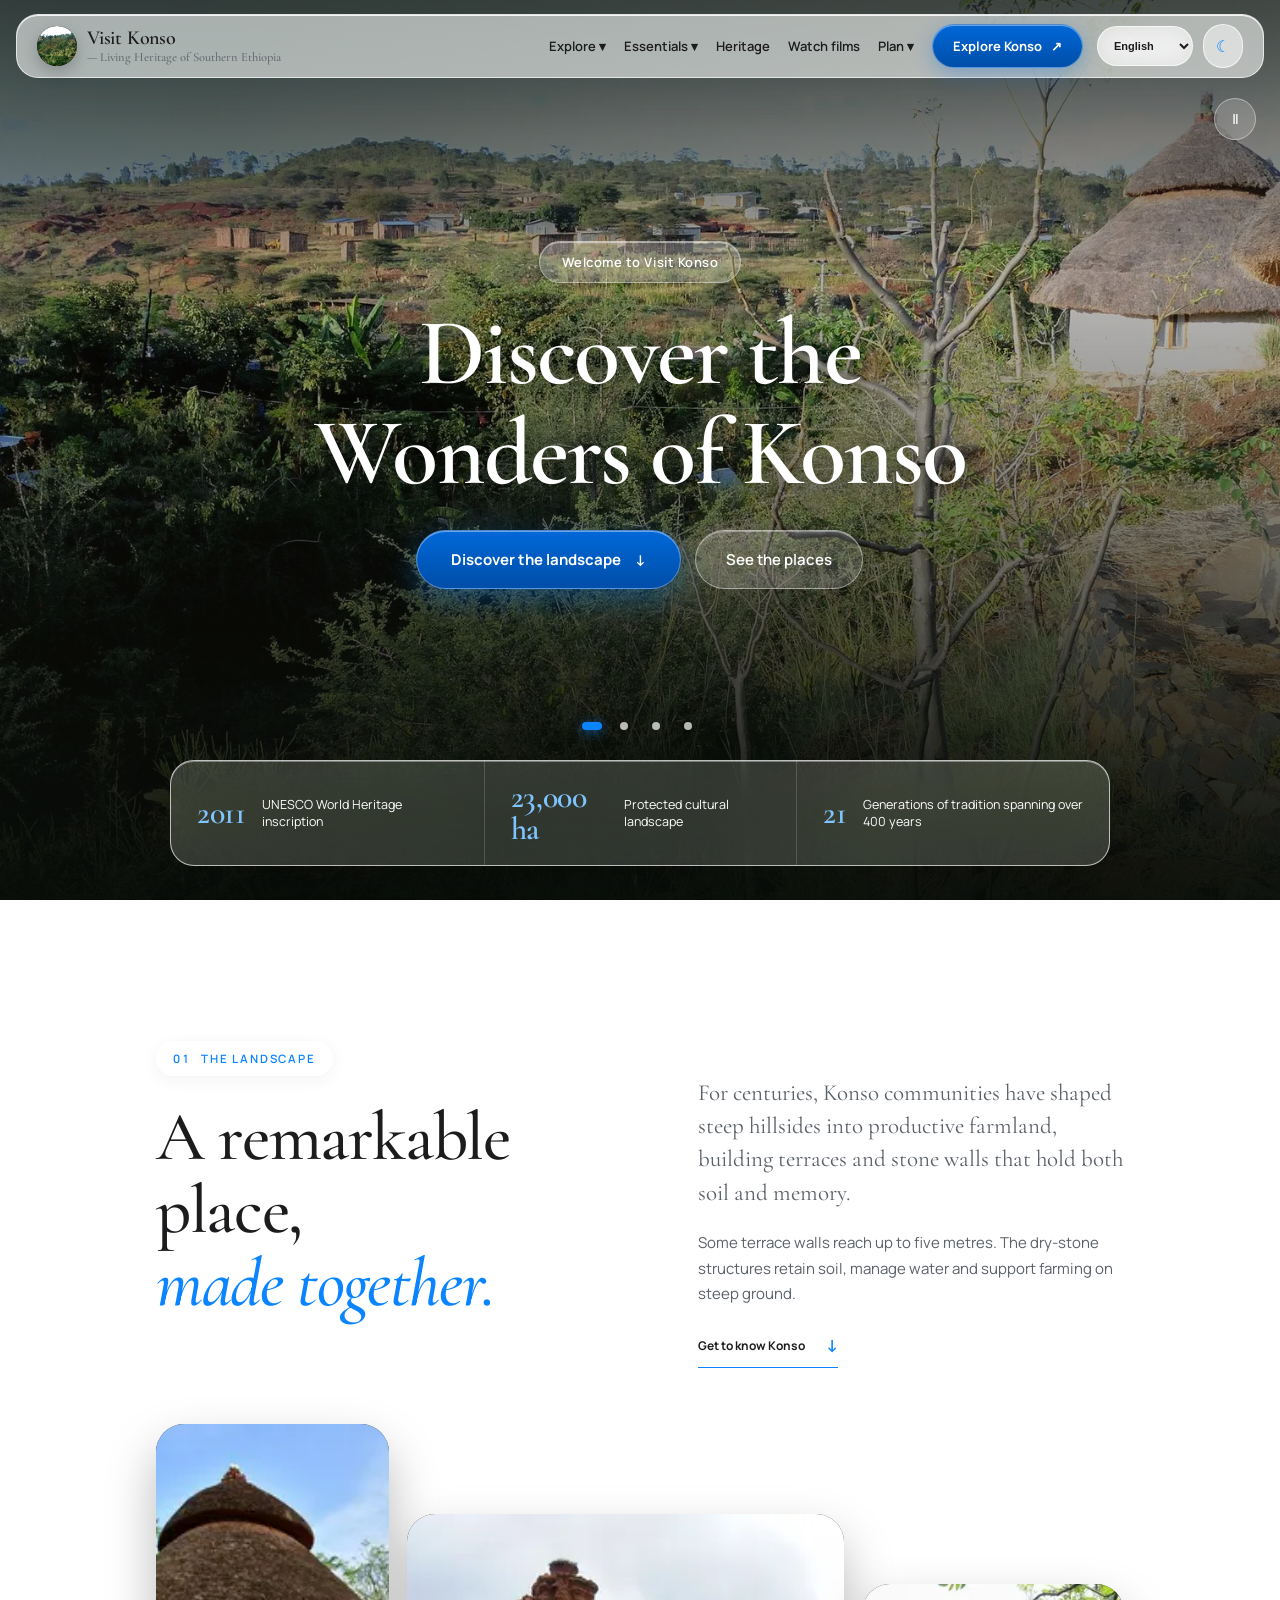
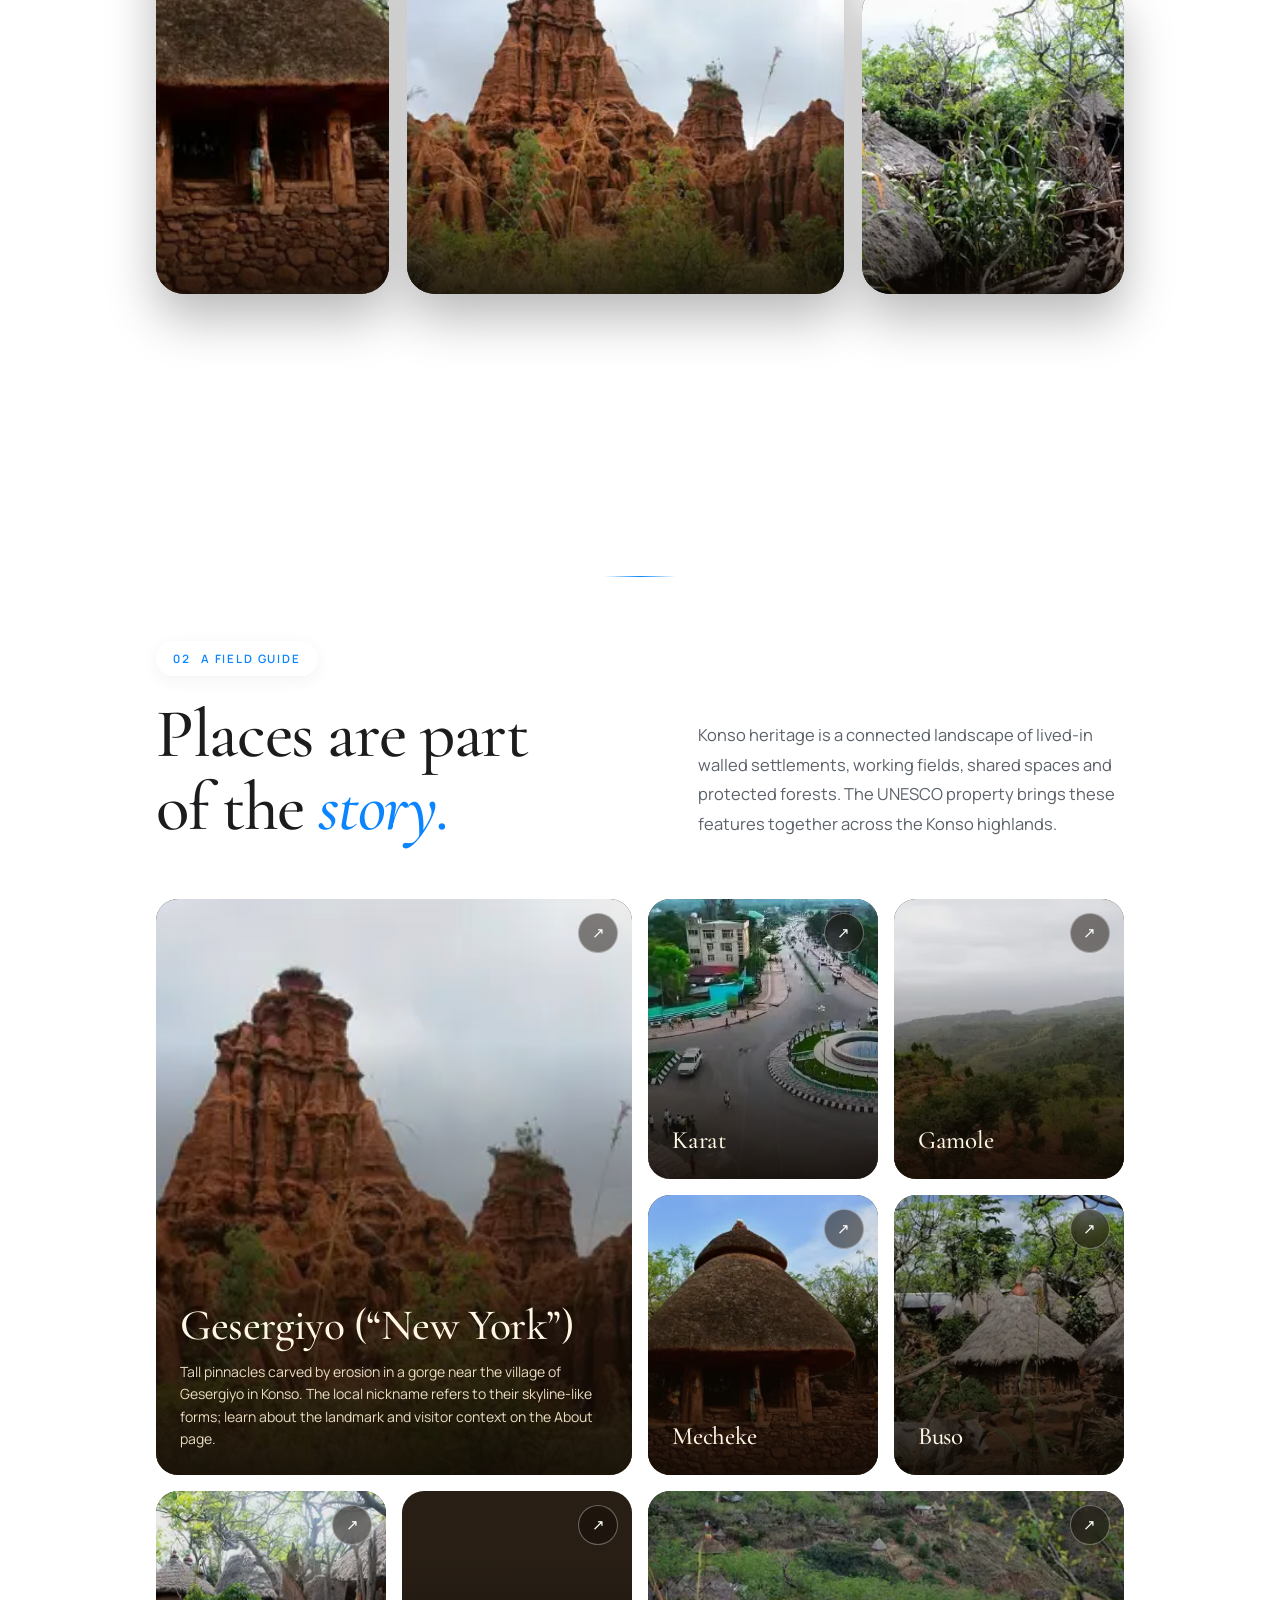
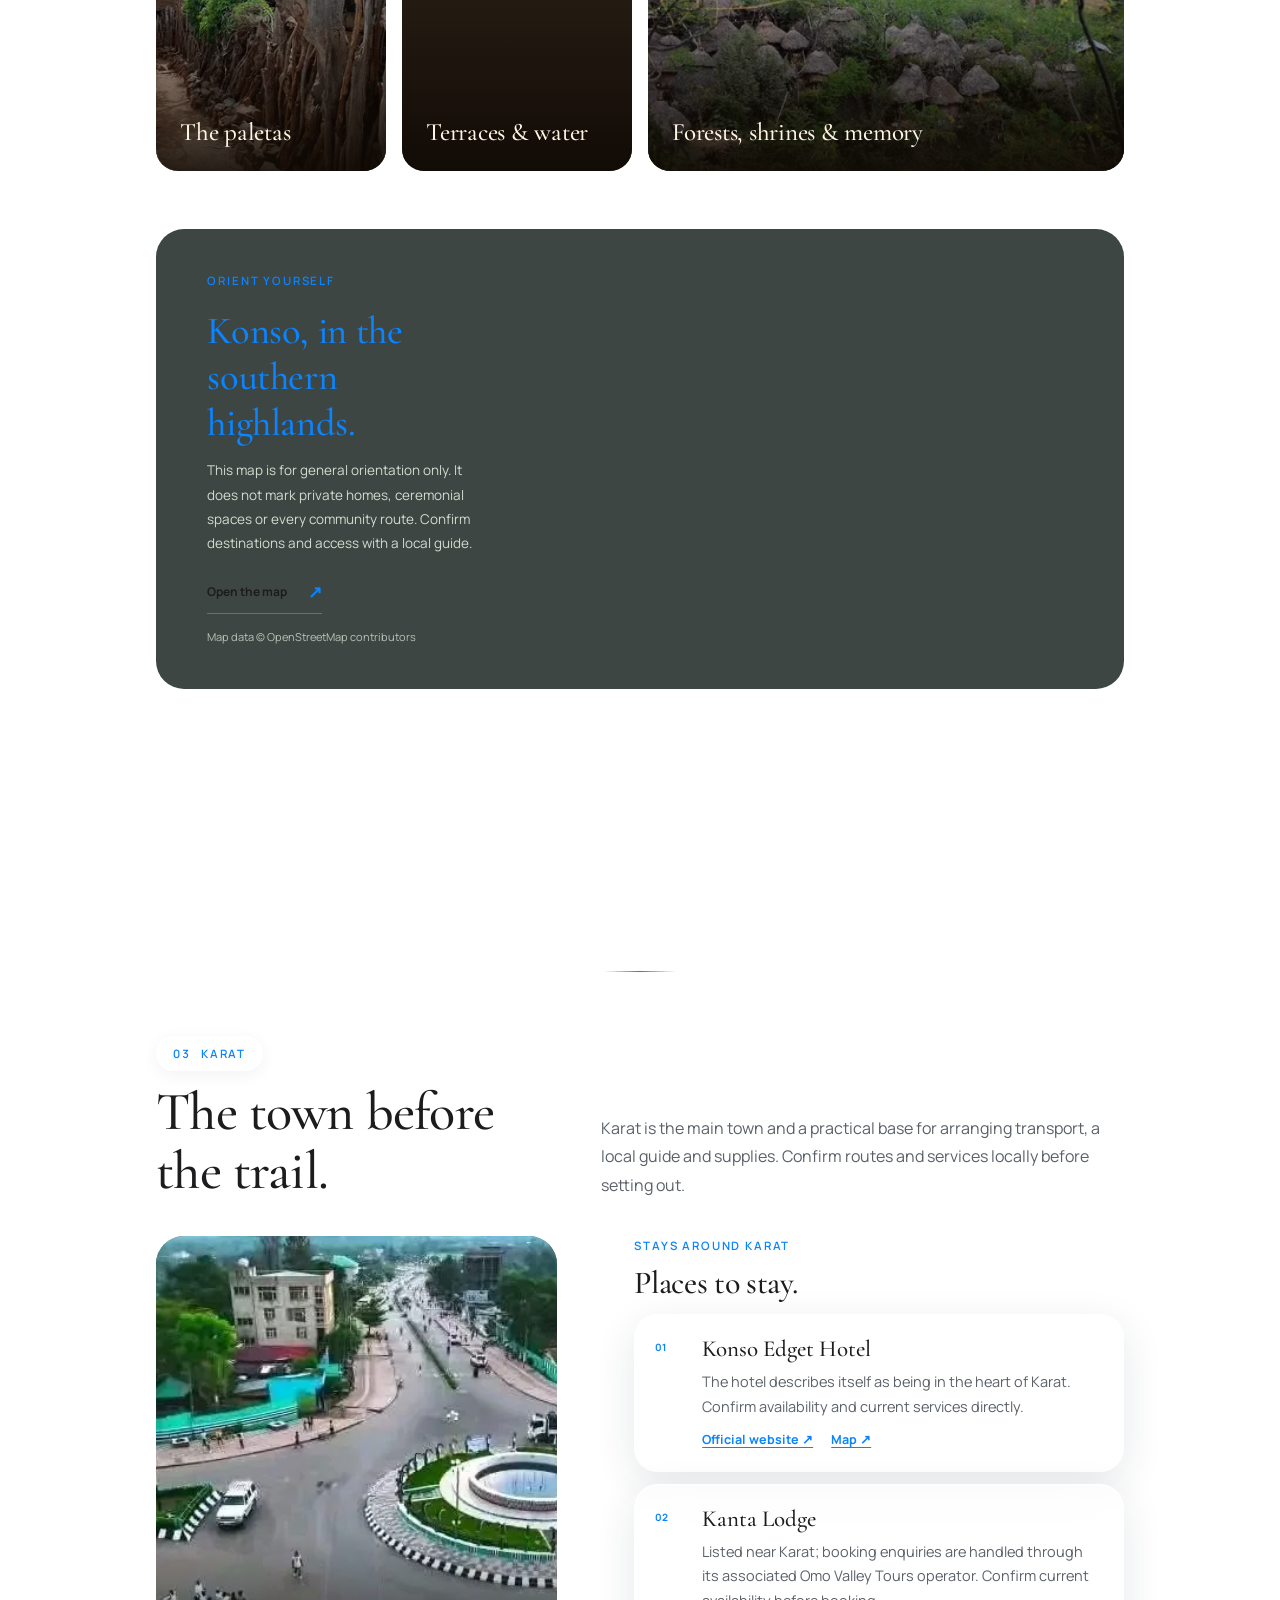
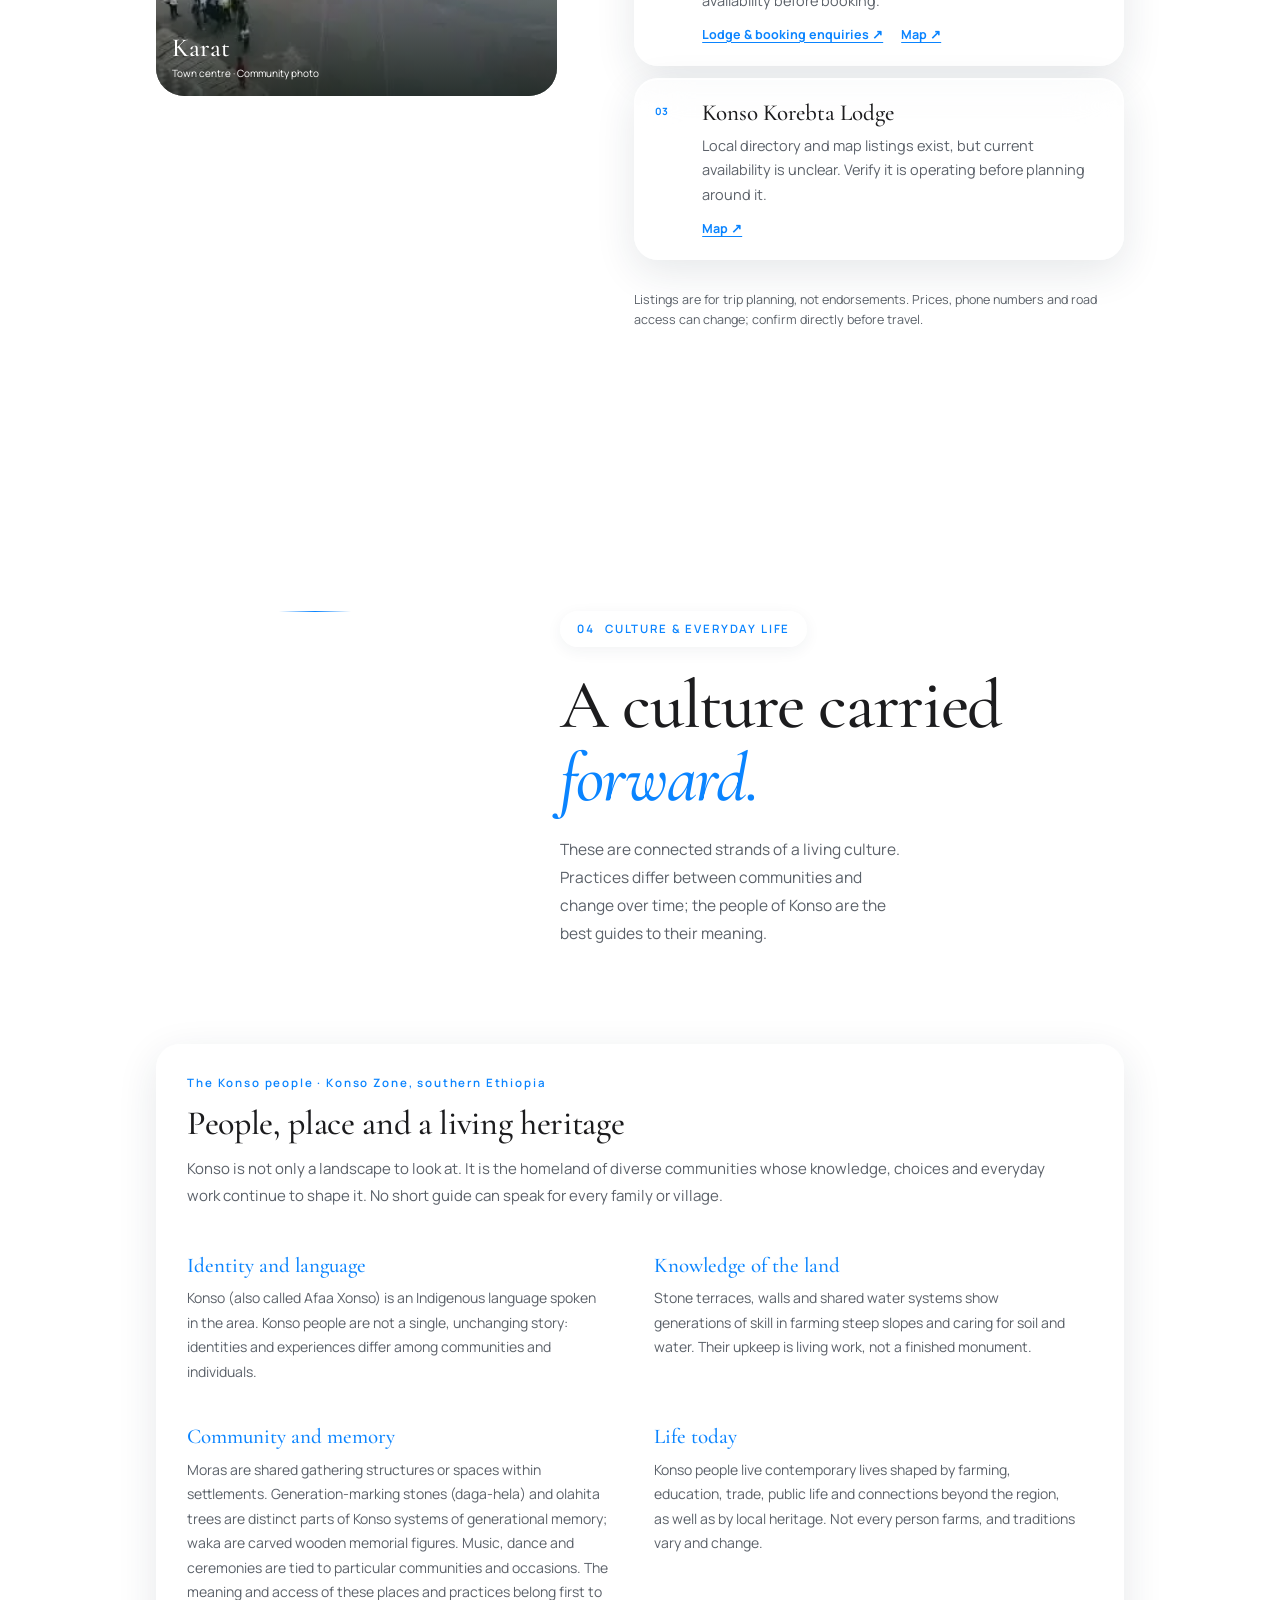
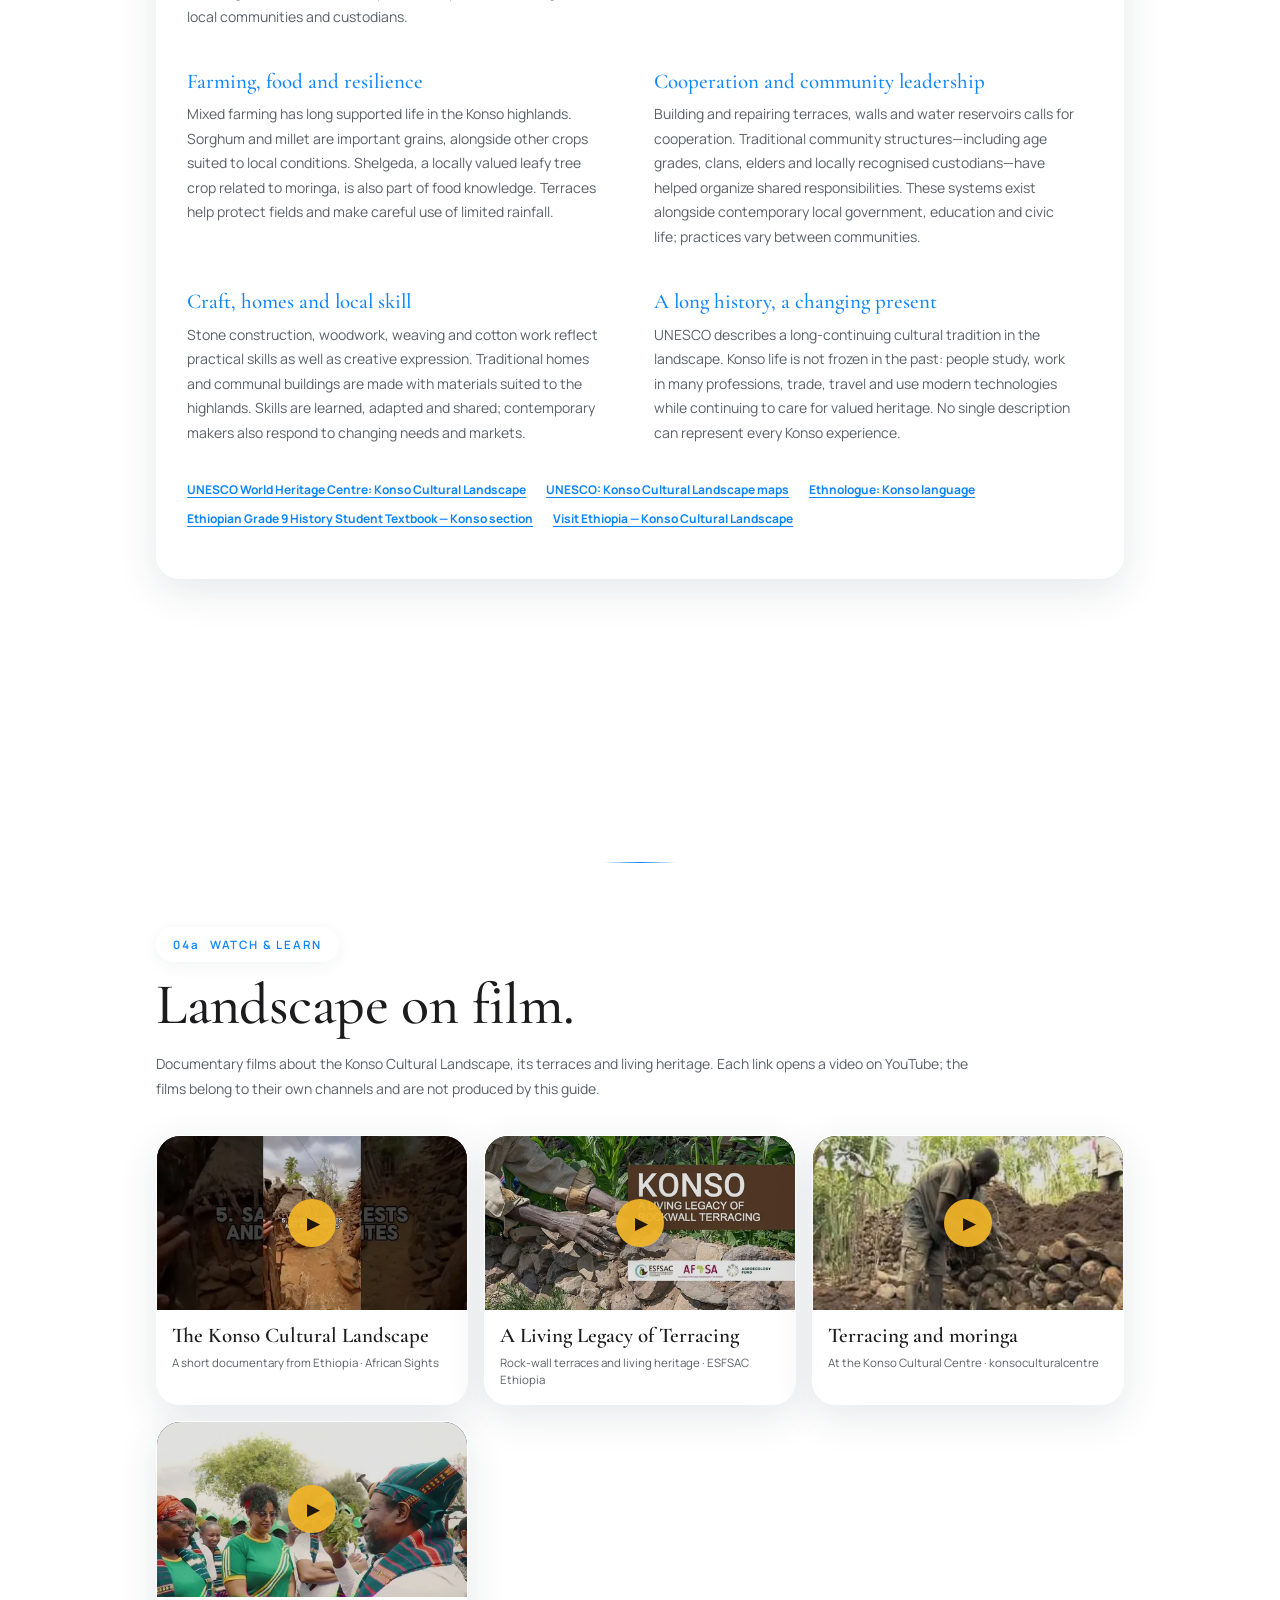
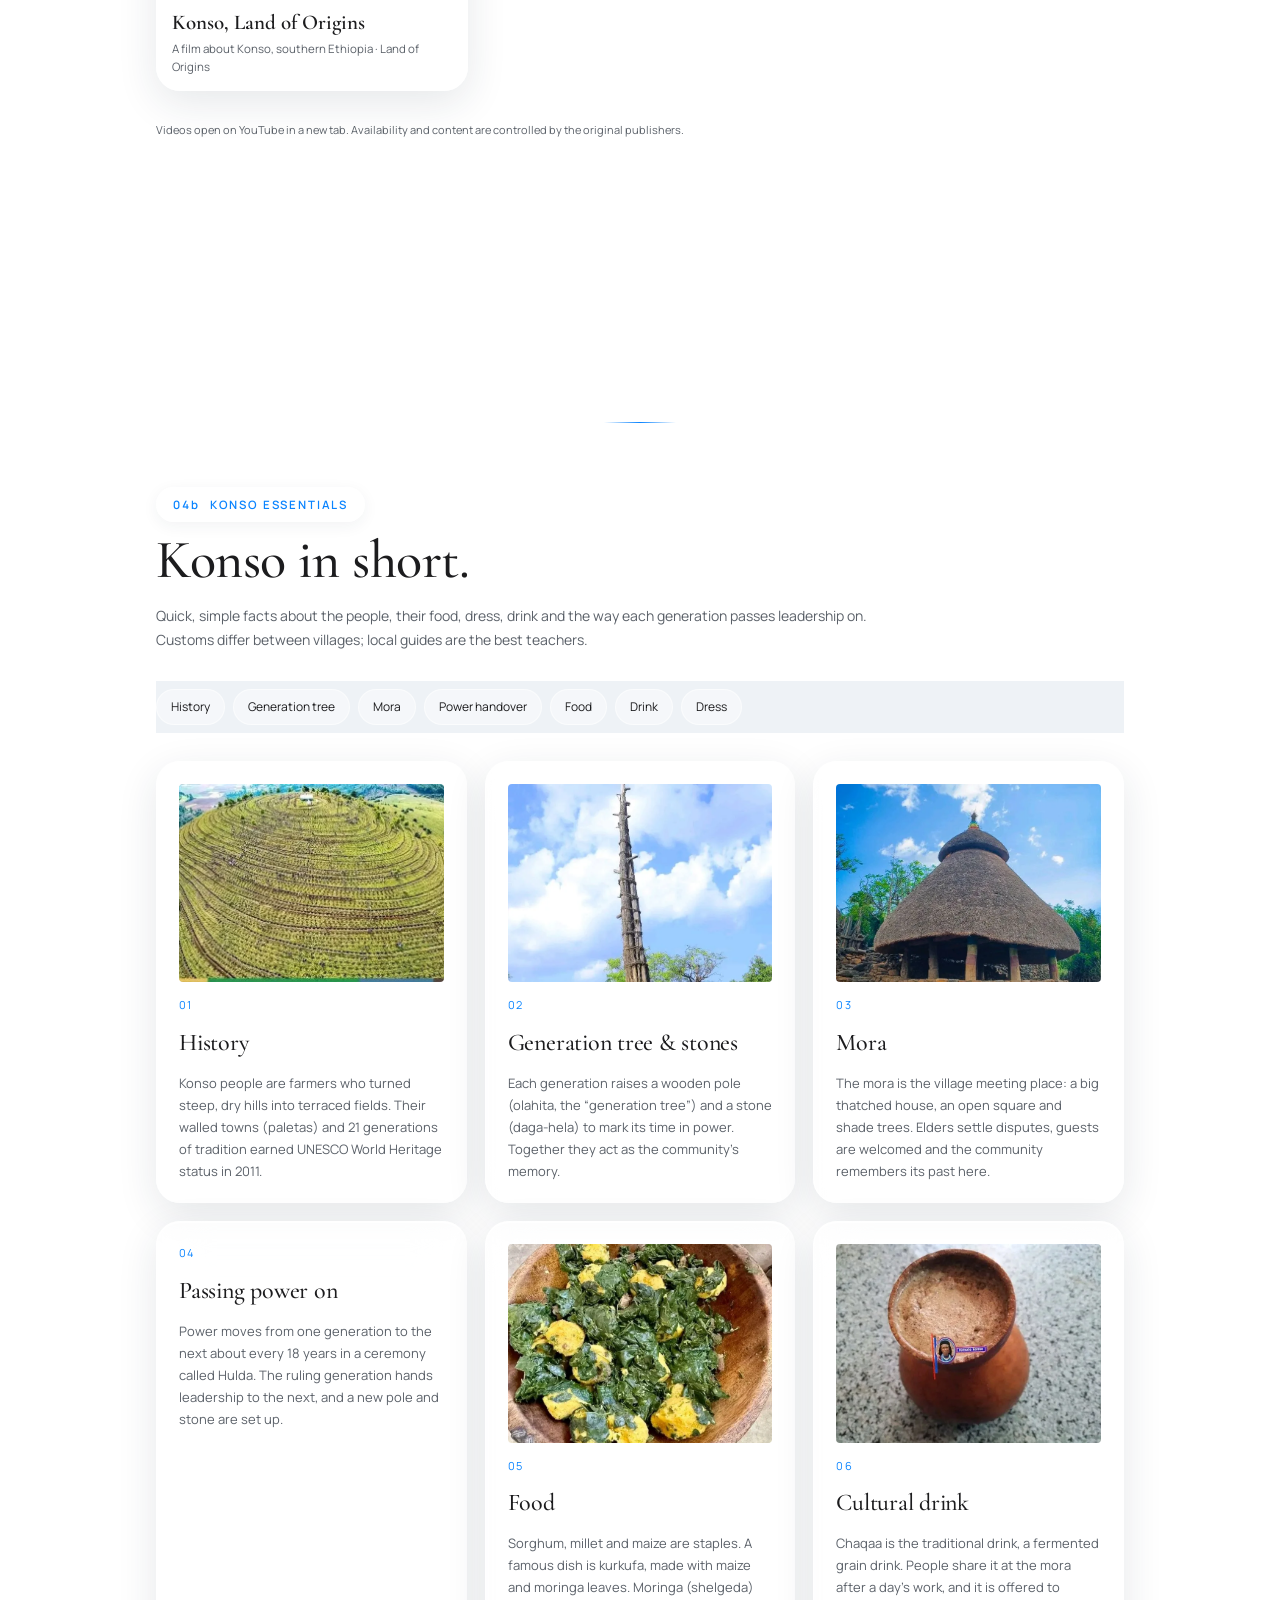
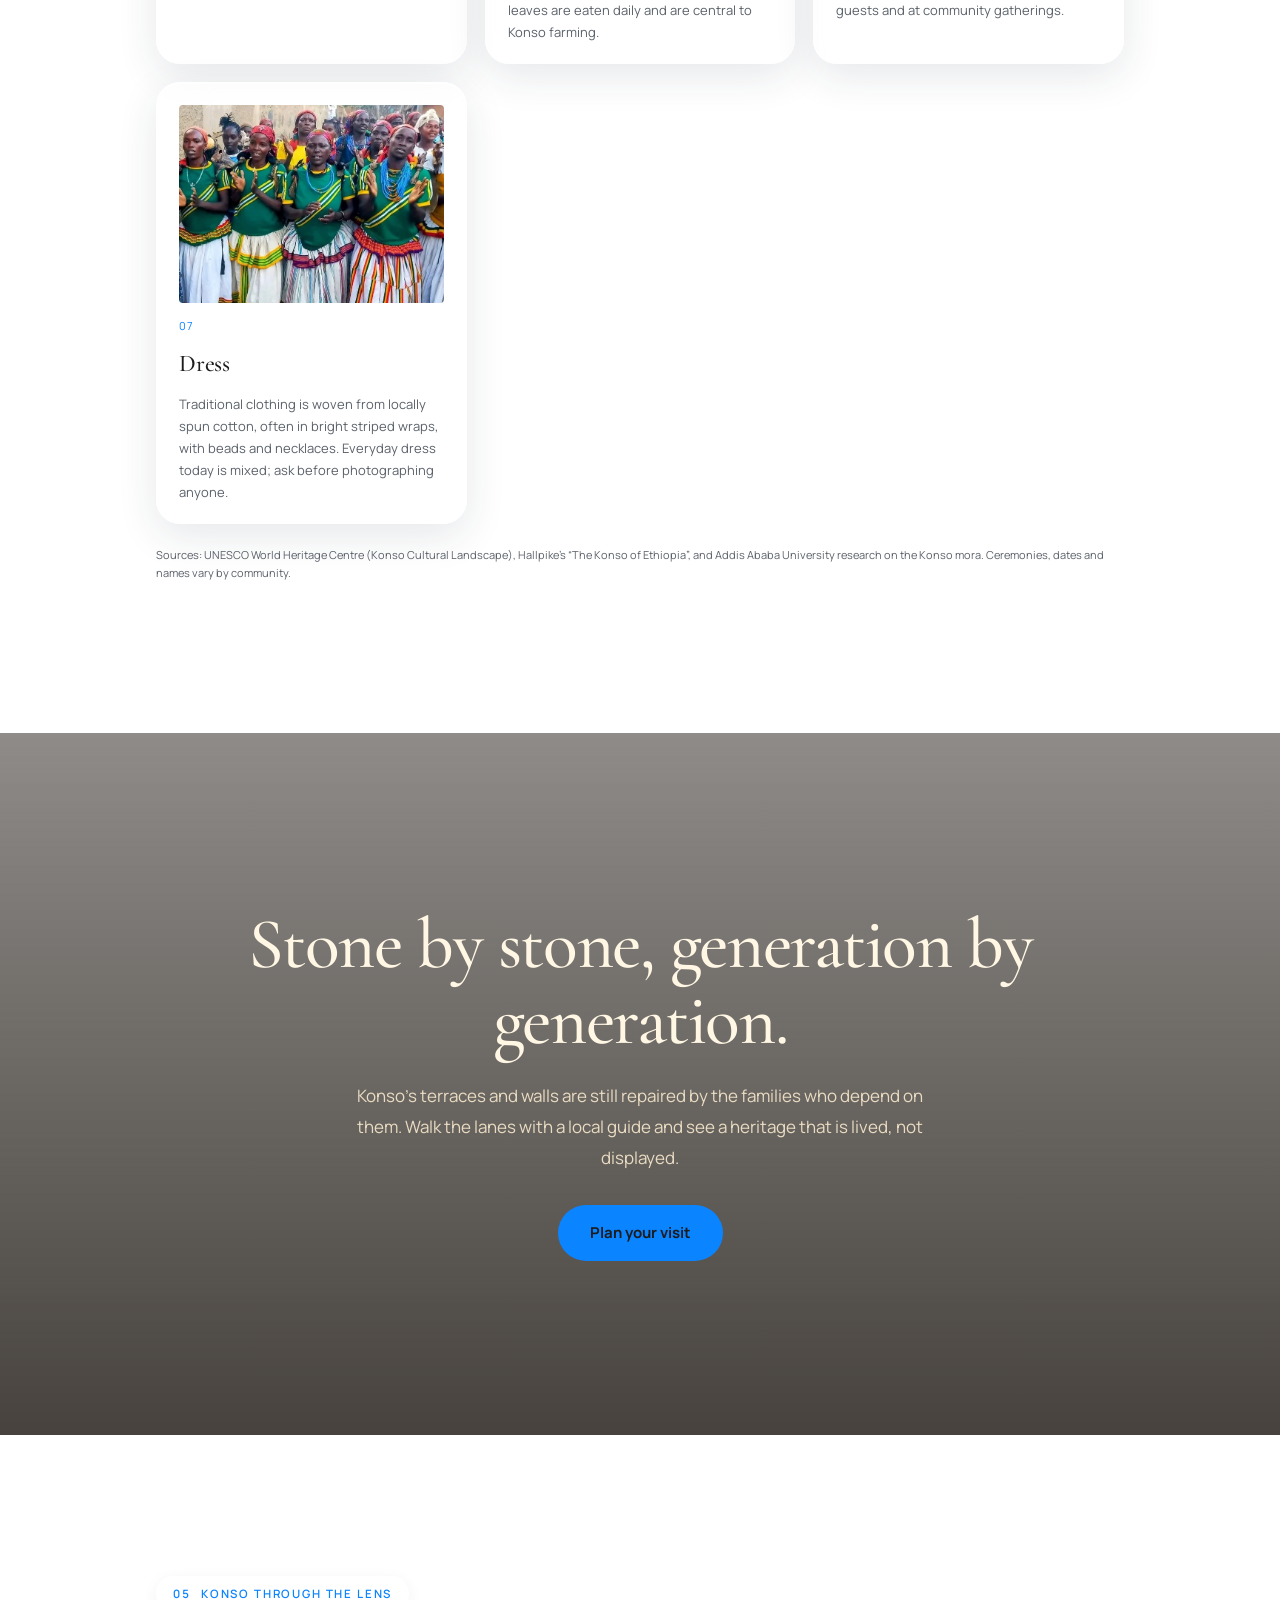
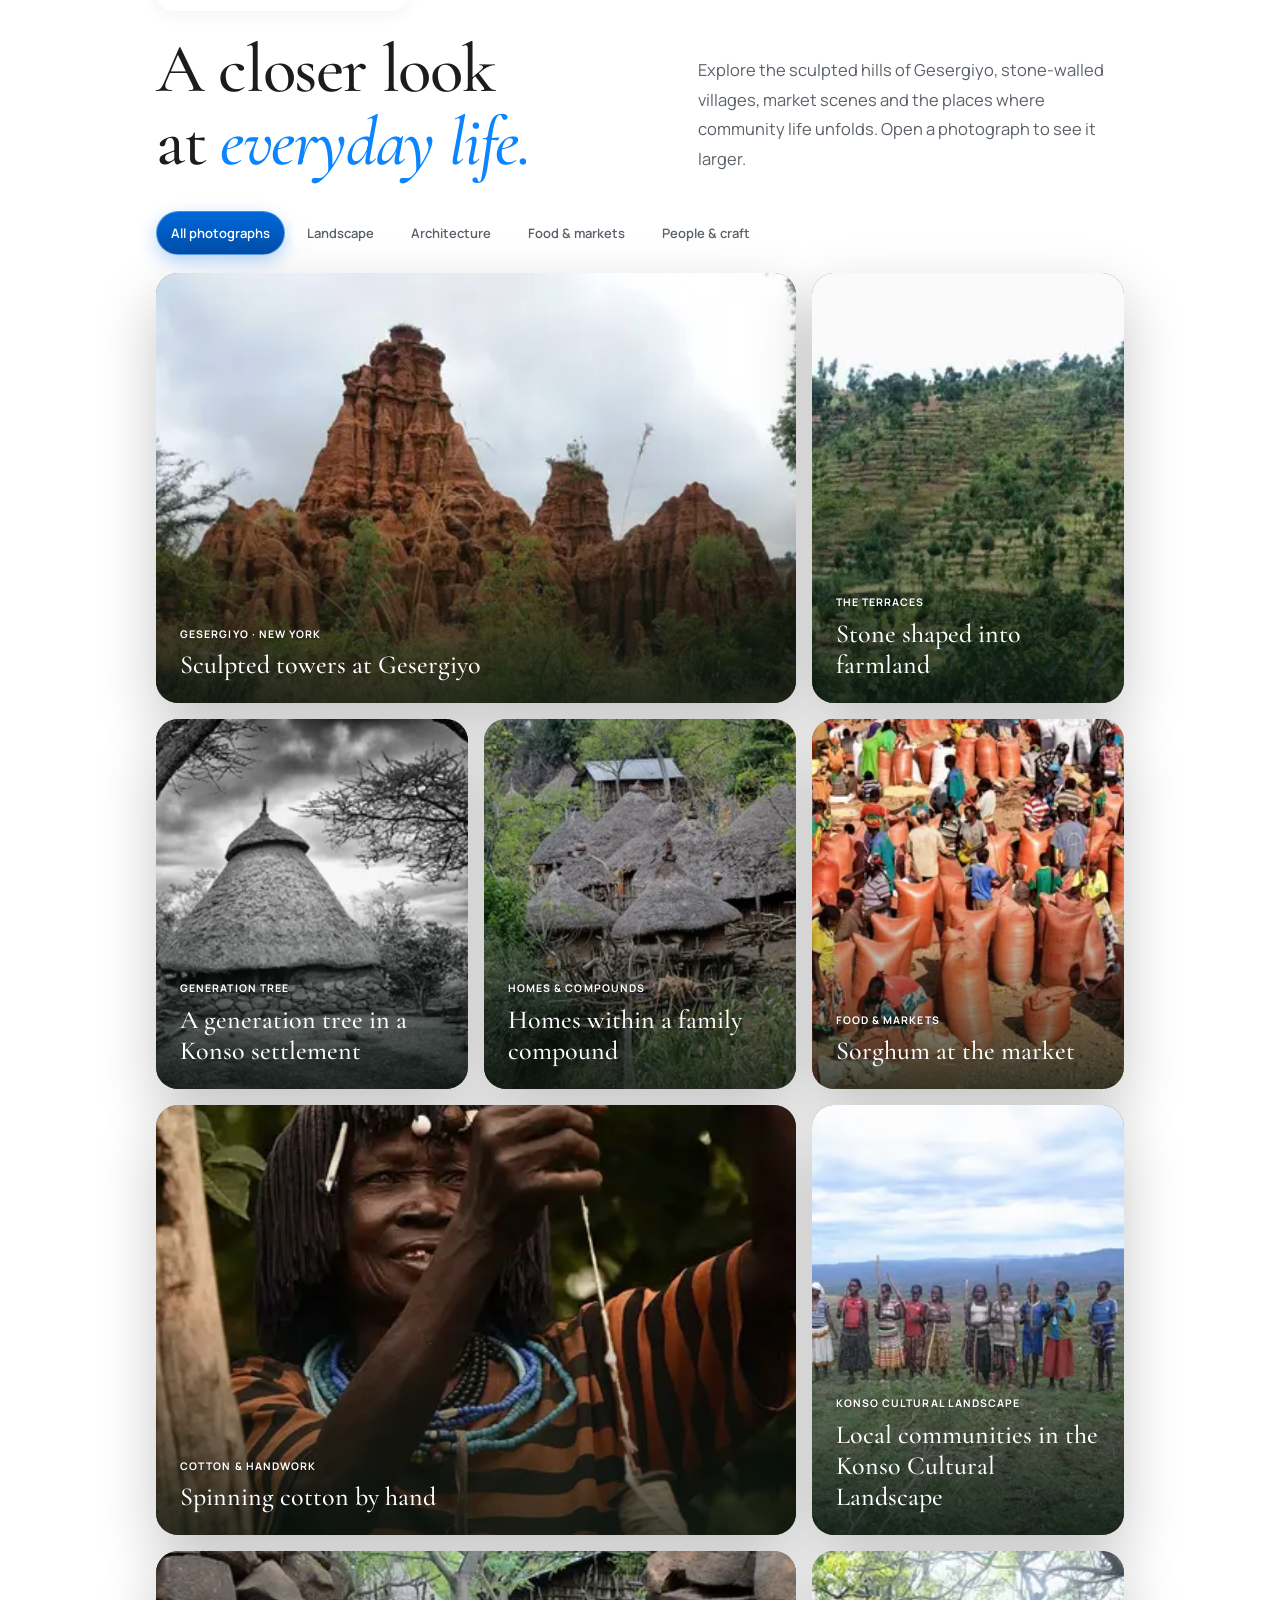
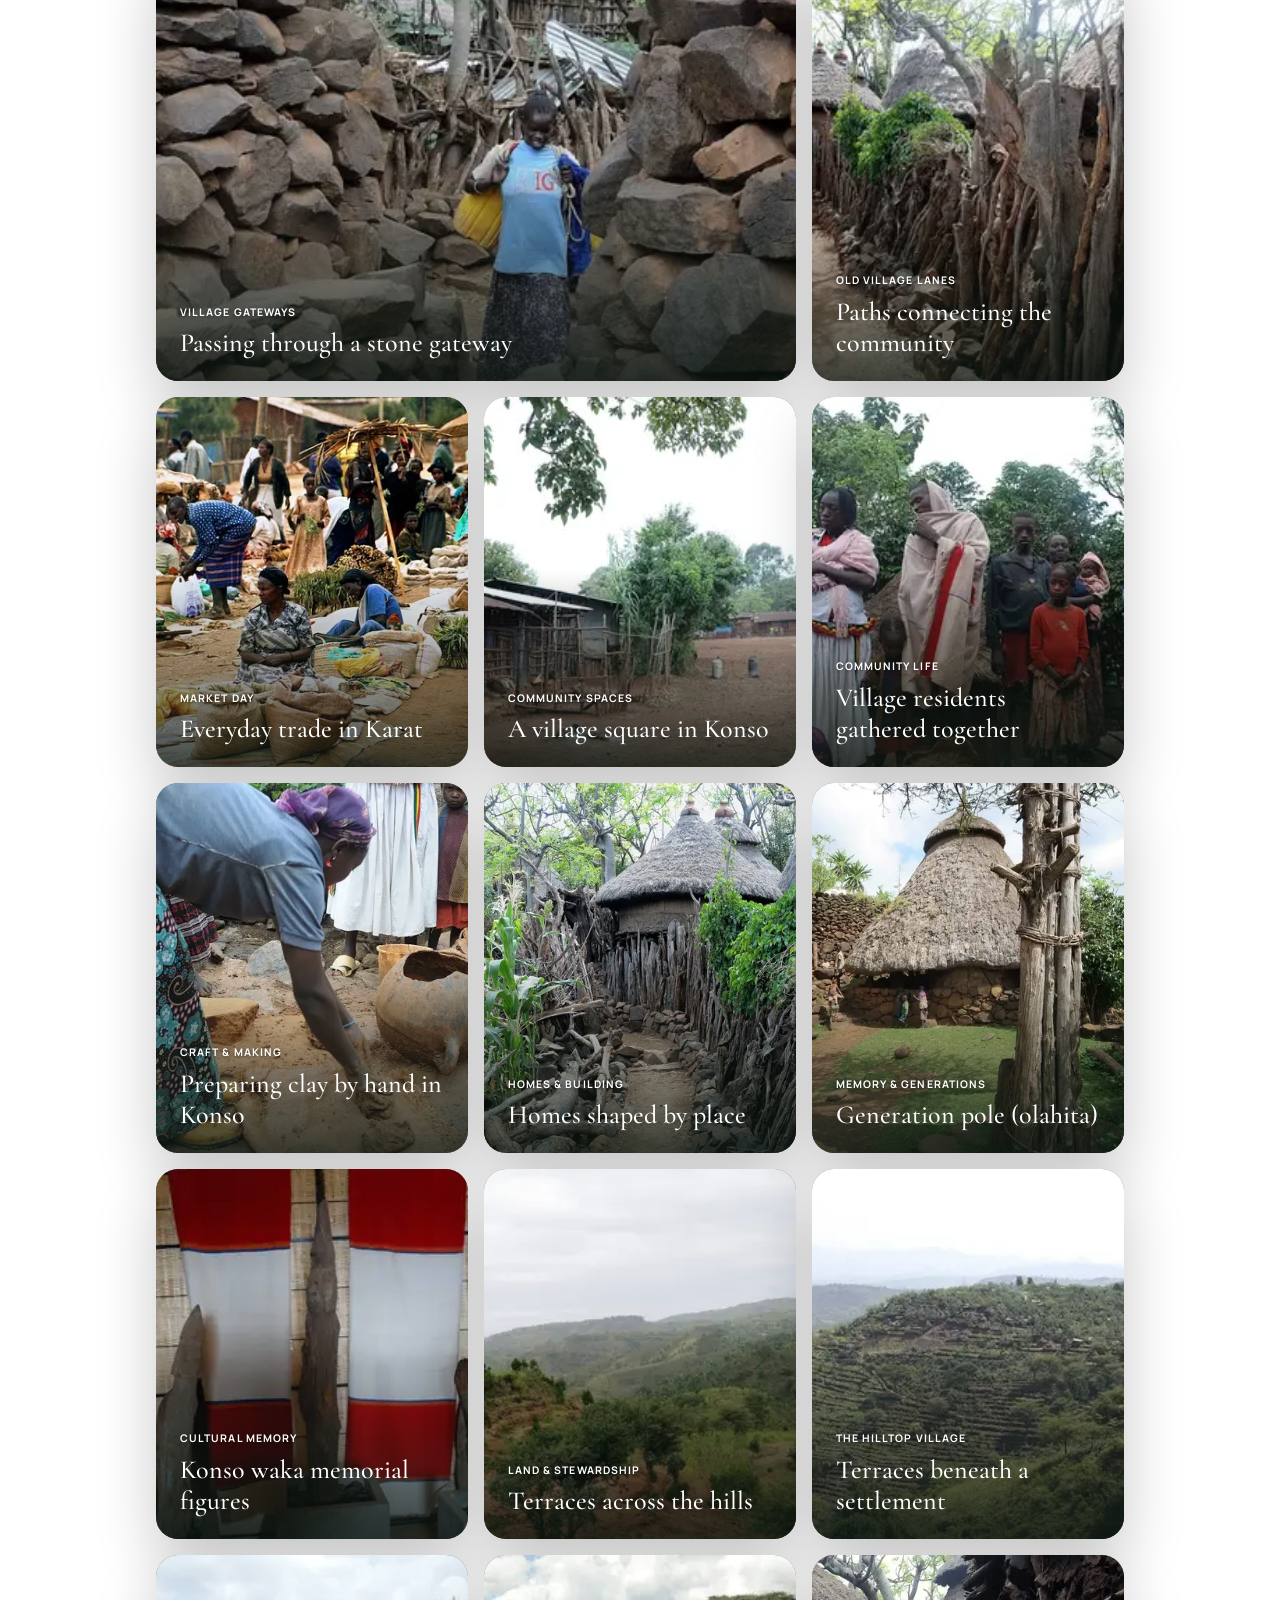
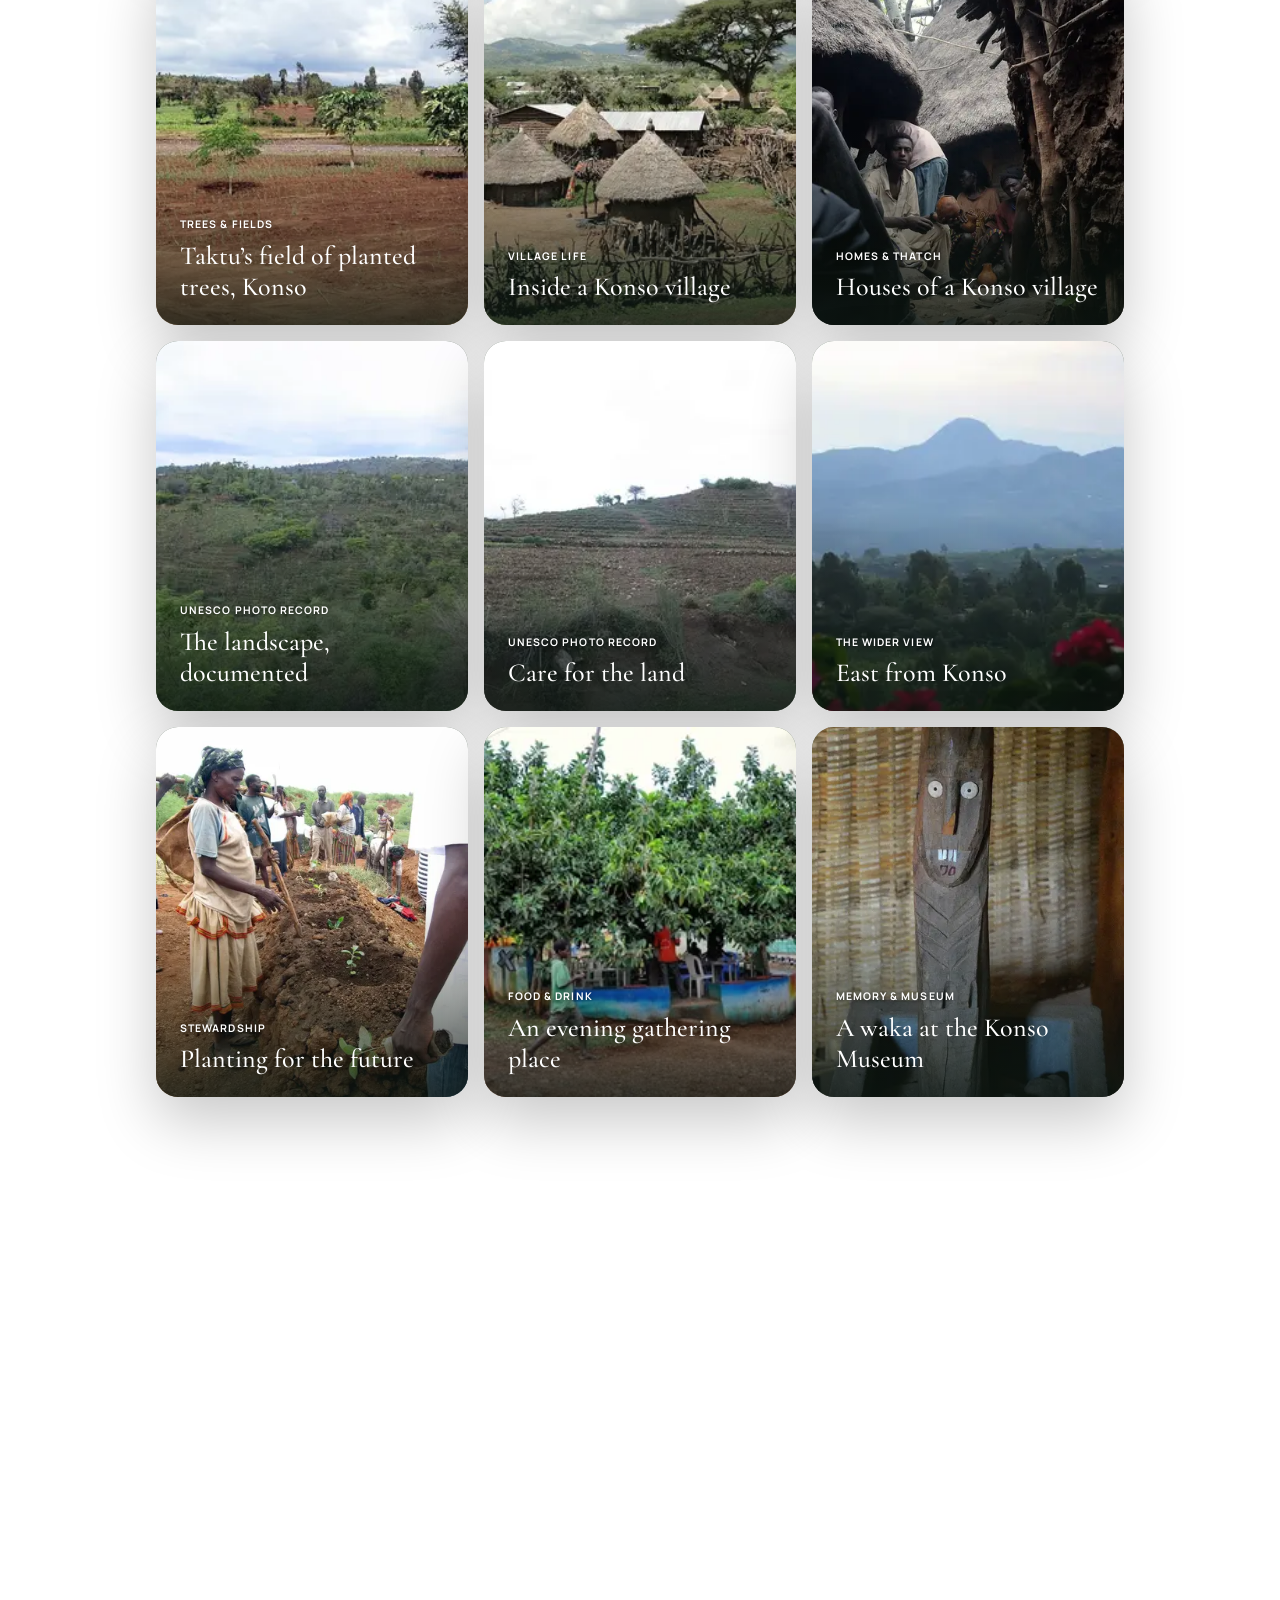
==== commit aa41f009: "Use terrace photo logo, restore gallery photos, fix text contrast in both themes" ====
--- a/index.html
+++ b/index.html
@@ -22,18 +22,18 @@
     <link href="https://fonts.googleapis.com/css2?family=Cormorant+Garamond:ital,wght@0,500;0,600;0,700;1,500;1,600&family=Manrope:wght@400;500;600;700&family=Noto+Sans+Ethiopic:wght@400;500;600;700&family=Noto+Serif+Ethiopic:wght@500;600;700&display=swap" rel="stylesheet" media="print" onload="this.media='all'">
     <noscript><link href="https://fonts.googleapis.com/css2?family=Cormorant+Garamond:ital,wght@0,500;0,600;0,700;1,500;1,600&family=Manrope:wght@400;500;600;700&family=Noto+Sans+Ethiopic:wght@400;500;600;700&family=Noto+Serif+Ethiopic:wght@500;600;700&display=swap" rel="stylesheet"></noscript>
     <link rel="preload" as="image" fetchpriority="high" href="images/commons/commons-panoramic-view-of-a-konso-village-jpg-39dabb84-1024.webp" imagesrcset="images/commons/commons-panoramic-view-of-a-konso-village-jpg-39dabb84-480.webp 480w, images/commons/commons-panoramic-view-of-a-konso-village-jpg-39dabb84-720.webp 720w, images/commons/commons-panoramic-view-of-a-konso-village-jpg-39dabb84-1024.webp 1024w, images/commons/commons-panoramic-view-of-a-konso-village-jpg-39dabb84-1200.webp 1200w, images/commons/commons-panoramic-view-of-a-konso-village-jpg-39dabb84.webp 1600w" imagesizes="100vw">
-    <link rel="stylesheet" href="styles.css?v=20261120x">
-    <script src="app.js?v=20261120x" defer></script>
-    <script src="om.js?v=20261120x" defer></script>
-    <script src="enhancements.js?v=20261120x" defer></script>
-    <script src="essentials.js?v=20261120x" defer></script>
+    <link rel="stylesheet" href="styles.css?v=20261120y">
+    <script src="app.js?v=20261120y" defer></script>
+    <script src="om.js?v=20261120y" defer></script>
+    <script src="enhancements.js?v=20261120y" defer></script>
+    <script src="essentials.js?v=20261120y" defer></script>
     <script src="adsense.js?v=20261117c" defer></script>
-    <script src="pwa-register.js?v=20261120x" defer></script>
+    <script src="pwa-register.js?v=20261120y" defer></script>
   </head>
   <body>
     <header class="site-header">
       <a class="wordmark" href="#home">
-        <span class="wordmark-mark" aria-hidden="true"><svg class="wordmark-icon" viewBox="0 0 48 48" aria-hidden="true" focusable="false"><path d="M4 40h40M8 40V30h32v10M13 30v-8h22v8M18 22v-7h12v7M22 15V9h4v6" fill="none" stroke="currentColor" stroke-width="2.6" stroke-linecap="round" stroke-linejoin="round"/></svg></span>
+        <span class="wordmark-mark" aria-hidden="true"><img class="wordmark-photo" src="images/terrace-logo.webp" alt="" width="40" height="40" decoding="async"></span>
         <span class="wordmark-text"><strong>Visit Konso</strong><small>— Living Heritage of Southern Ethiopia</small></span>
       </a>
       <button class="menu-toggle" type="button" aria-expanded="false" aria-controls="site-nav" aria-label="Open navigation">
@@ -273,19 +273,19 @@
         </div>
         <div class="media-grid">
             <a class="media-card" href="https://www.youtube.com/watch?v=1JZpIb0feng" target="_blank" rel="noopener noreferrer">
-              <span class="media-thumb"><img src="images/media/1JZpIb0feng.webp" width="480" height="360" alt="" loading="lazy" decoding="async" fetchpriority="low"><span class="media-play" aria-hidden="true"><span>▶</span></span></span>
+              <span class="media-thumb"><img src="images/media/1JZpIb0feng.webp" width="480" height="270" alt="" loading="lazy" decoding="async" fetchpriority="low"><span class="media-play" aria-hidden="true"><span>▶</span></span></span>
               <span class="media-body"><strong>The Konso Cultural Landscape</strong><small data-en="A short documentary from Ethiopia · African Sights" data-am="አጫጭር ሰነድ ፊልም ከኢትዮጵያ · African Sights" data-om="Filmii galmee gabaabaa Itoophiyaa irraa · African Sights">A short documentary from Ethiopia · African Sights</small></span>
             </a>
             <a class="media-card" href="https://www.youtube.com/watch?v=-BWgHz8smqg" target="_blank" rel="noopener noreferrer">
-              <span class="media-thumb"><img src="images/media/-BWgHz8smqg.webp" width="480" height="360" alt="" loading="lazy" decoding="async" fetchpriority="low"><span class="media-play" aria-hidden="true"><span>▶</span></span></span>
+              <span class="media-thumb"><img src="images/media/-BWgHz8smqg.webp" width="480" height="270" alt="" loading="lazy" decoding="async" fetchpriority="low"><span class="media-play" aria-hidden="true"><span>▶</span></span></span>
               <span class="media-body"><strong>A Living Legacy of Terracing</strong><small data-en="Rock-wall terraces and living heritage · ESFSAC Ethiopia" data-am="የድንጋይ ግንብ እርከኖችና ሕያው ቅርስ · ESFSAC Ethiopia" data-om="Tarrisii dallaa dhagaa fi dhaala jiraataa · ESFSAC Ethiopia">Rock-wall terraces and living heritage · ESFSAC Ethiopia</small></span>
             </a>
             <a class="media-card" href="https://www.youtube.com/watch?v=Iatpqn_pV1k" target="_blank" rel="noopener noreferrer">
-              <span class="media-thumb"><img src="images/media/Iatpqn_pV1k.webp" width="480" height="360" alt="" loading="lazy" decoding="async" fetchpriority="low"><span class="media-play" aria-hidden="true"><span>▶</span></span></span>
+              <span class="media-thumb"><img src="images/media/Iatpqn_pV1k.webp" width="480" height="270" alt="" loading="lazy" decoding="async" fetchpriority="low"><span class="media-play" aria-hidden="true"><span>▶</span></span></span>
               <span class="media-body"><strong>Terracing and moringa</strong><small data-en="At the Konso Cultural Centre · konsoculturalcentre" data-am="በኮንሶ ባህል ማዕከል · konsoculturalcentre" data-om="Wiirtuu Aadaa Konsoo keessatti · konsoculturalcentre">At the Konso Cultural Centre · konsoculturalcentre</small></span>
             </a>
             <a class="media-card" href="https://www.youtube.com/watch?v=1J33ilOLfKM" target="_blank" rel="noopener noreferrer">
-              <span class="media-thumb"><img src="images/media/1J33ilOLfKM.webp" width="480" height="360" alt="" loading="lazy" decoding="async" fetchpriority="low"><span class="media-play" aria-hidden="true"><span>▶</span></span></span>
+              <span class="media-thumb"><img src="images/media/1J33ilOLfKM.webp" width="480" height="270" alt="" loading="lazy" decoding="async" fetchpriority="low"><span class="media-play" aria-hidden="true"><span>▶</span></span></span>
               <span class="media-body"><strong>Konso, Land of Origins</strong><small data-en="A film about Konso, southern Ethiopia · Land of Origins" data-am="ስለ ኮንሶ፣ ደቡባዊ ኢትዮጵያ ፊልም · Land of Origins" data-om="Filmii waa’ee Konsoo, kibba Itoophiyaa · Land of Origins">A film about Konso, southern Ethiopia · Land of Origins</small></span>
             </a>
         </div>
@@ -827,7 +827,7 @@
     </main>
 
     <footer class="site-footer">
-      <a class="wordmark footer-mark" href="#home"><span class="wordmark-mark" aria-hidden="true"><svg class="wordmark-icon" viewBox="0 0 48 48" aria-hidden="true" focusable="false"><path d="M4 40h40M8 40V30h32v10M13 30v-8h22v8M18 22v-7h12v7M22 15V9h4v6" fill="none" stroke="currentColor" stroke-width="2.6" stroke-linecap="round" stroke-linejoin="round"/></svg></span><span class="wordmark-text"><strong>Visit Konso</strong><small>— Living Heritage of Southern Ethiopia</small></span></a>
+      <a class="wordmark footer-mark" href="#home"><span class="wordmark-mark" aria-hidden="true"><img class="wordmark-photo" src="images/terrace-logo.webp" alt="" width="40" height="40" decoding="async"></span><span class="wordmark-text"><strong>Visit Konso</strong><small>— Living Heritage of Southern Ethiopia</small></span></a>
       <p>A living landscape in southern Ethiopia.</p>
       <a class="back-top" href="#home" aria-label="Back to top" data-aria-key="backTop">↑</a>
     </footer>
--- a/styles.css
+++ b/styles.css
@@ -70,9 +70,6 @@
 .hero-image { position: relative; height: min(640px, calc(100svh - 145px)); min-height: 480px; margin: 0 -11.5vw 0 0; overflow: hidden; background: #899482; animation: image-in .9s .1s ease both; }
 .hero-image::after { position: absolute; inset: 45% 0 0; content: ""; background: linear-gradient(transparent, rgb(20 30 25 / 46%)); pointer-events: none; }
 .hero-image > img { height: 100%; object-fit: cover; object-position: 54% 45%; }
-.image-credit { position: absolute; z-index: 1; bottom: 17px; left: 20px; right: 20px; display: flex; justify-content: space-between; gap: 10px; color: #fff; font-size: 9px; }
-.image-credit a { text-decoration: none; }
-.image-credit a:hover { text-decoration: underline; }
 .hero-stamp { position: absolute; z-index: 1; top: 28px; right: calc(11.5vw + 26px); width: 93px; height: 93px; border: 1px solid rgb(255 255 255 / 70%); border-radius: 50%; display: flex; flex-direction: column; justify-content: center; align-items: center; gap: 5px; color: #fff; font-size: 8px; letter-spacing: .11em; }
 .stamp-line { width: 27px; height: 1px; background: var(--sun); }
 .scroll-cue { position: absolute; bottom: 25px; right: 6.1vw; display: flex; align-items: center; gap: 10px; color: var(--muted); font-size: 8px; letter-spacing: .1em; text-decoration: none; }
@@ -174,7 +171,6 @@
 .story-image-wrap { position: relative; min-height: 660px; overflow: hidden; background: #788273; }
 .story-image { position: absolute; height: 100%; object-fit: cover; object-position: center; }
 .story-image-wrap::after { position: absolute; inset: 60% 0 0; content: ""; background: linear-gradient(transparent, rgb(18 31 24 / 50%)); pointer-events: none; }
-.story-image-wrap .image-credit { bottom: 22px; }
 .story-content { padding: 108px clamp(40px, 8vw, 120px); align-self: center; }
 .story-content .eyebrow { color: #cad3c6; }
 .story-content h2 { font-size: clamp(54px, 6vw, 78px); }
@@ -226,8 +222,6 @@
 .site-footer { position: relative; min-height: 125px; display: flex; align-items: center; gap: 28px; padding: 25px 6.1vw; border-top: 1px solid var(--line); }
 .footer-mark { flex: 0 0 auto; }
 .site-footer > p { margin: 0; color: var(--muted); font-size: 10px; }
-.site-footer .footer-credit { margin-left: auto; max-width: 360px; text-align: right; }
-.footer-credit a { color: var(--green); }
 .back-top { width: 32px; height: 32px; display: grid; place-items: center; margin-left: 10px; background: var(--green-deep); color: #fff; text-decoration: none; }
 
 .about-hero { min-height: min(700px, calc(100svh - 82px)); display: grid; grid-template-columns: .9fr 1.1fr; align-items: center; gap: 7vw; padding: 66px 6.1vw 76px; }
@@ -400,7 +394,6 @@
   .visit-image { height: 65vw; max-height: 440px; }
   .site-footer { flex-wrap: wrap; gap: 15px 22px; padding: 24px 6vw; }
   .site-footer > p { flex: 1 1 45%; }
-  .site-footer .footer-credit { order: 3; flex-basis: calc(100% - 48px); margin: 0; text-align: left; }
   .back-top { margin-left: auto; }
 }
 
@@ -552,7 +545,6 @@
 .faq-list summary:after{content:"+";font-family:Manrope,sans-serif;color:var(--accent,#a35f3d);font-size:1.3rem}
 .faq-list details[open] summary:after{content:"−"}
 .faq-list details p{max-width:680px;color:var(--muted,#777);line-height:1.8;margin:14px 35px 4px 0}
-.photo-licensing-note{font-size:.78rem;line-height:1.7;color:var(--muted,#777);max-width:850px;margin:24px 0 0}
 @media(max-width:900px){
  .knowledge-grid{grid-template-columns:repeat(2,minmax(0,1fr))}
  .heritage-top,.heritage-columns,.visitor-layout,.faq-section{grid-template-columns:1fr;gap:28px}
@@ -630,7 +622,6 @@
 .hero-copy > .text-link { order: 4; gap: 14px; padding: 15px 34px; border: 0; border-radius: 999px; background: var(--gold); color: #2b1c08; font-size: 15px; font-weight: 700; box-shadow: 0 10px 30px rgb(0 0 0 / 30%); transition: background .2s ease, transform .2s ease; }
 .hero-copy > .text-link span { color: #2b1c08; font-size: 15px; }
 .hero-copy > .text-link:hover { background: #ffc94d; transform: translateY(-2px); }
-.hero .image-credit { right: auto; bottom: 14px; left: 22px; font-size: 10px; opacity: .8; }
 .hero-stamp { top: auto; right: 22px; bottom: 22px; width: 54px; height: 54px; display: grid; place-items: center; border: 2px solid var(--gold); border-radius: 50%; color: var(--gold); background: rgb(20 13 7 / 45%); }
 .hero-stamp svg { width: 30px; height: 30px; }
 .scroll-cue { right: auto; bottom: 26px; left: 50%; width: 18px; height: 18px; margin-left: -9px; border: 2px solid rgb(244 233 212 / 75%); border-radius: 50%; font-size: 0; transition: border-color .2s ease; }
@@ -694,7 +685,7 @@
 .people-profile, .trip-planner { box-shadow: none; border: 1px solid var(--line); }
 .hero-image, .about-hero-image { box-shadow: none; }
 .site-footer { background: #130d07; border-top: 1px solid rgb(240 180 41 / 22%); color: #f4e9d4; }
-.site-footer > p, .footer-credit a { color: #cdbd9f; }
+.site-footer > p { color: #cdbd9f; }
 .visit-section { background: var(--paper); }
 
 /* About page hero uses the same full-bleed treatment */
@@ -736,7 +727,6 @@
   .hero h1 { font-size: clamp(40px, 11vw, 64px); }
   .hero-stamp { right: 16px; bottom: 16px; width: 46px; height: 46px; }
   .hero-stamp svg { width: 25px; height: 25px; }
-  .hero .image-credit { left: 16px; max-width: 60%; }
   .about-hero { min-height: 520px; padding: 70px 6vw; }
   .about-hero-image { height: auto; margin: 0; }
   .photo-card, .map-block { border-radius: 10px; }
@@ -776,7 +766,6 @@
 .hero-actions > .text-link:hover { background: #ffc94d; transform: translateY(-2px); }
 .ghost-link { display: inline-flex; align-items: center; padding: 16px 30px; border: 1px solid rgb(255 255 255 / 45%); border-radius: 999px; background: rgb(255 255 255 / 8%); color: #fff6e4; font-size: 15px; font-weight: 600; text-decoration: none; backdrop-filter: blur(10px); -webkit-backdrop-filter: blur(10px); transition: background .2s ease, border-color .2s ease; }
 .ghost-link:hover { background: rgb(255 255 255 / 18%); border-color: #fff; }
-.hero .image-credit { bottom: 8px; left: 24px; right: auto; font-size: 10px; opacity: .7; }
 .scroll-cue { display: none; }
 .hero-dots { position: absolute; bottom: 152px; left: 50%; display: flex; gap: 8px; transform: translateX(-50%); }
 .hero-dots button { width: 9px; height: 9px; padding: 0; border: 0; border-radius: 99px; background: rgb(255 255 255 / 55%); cursor: pointer; transition: width .35s ease, background .35s ease; }
@@ -964,7 +953,6 @@
 .itinerary-list p { font-size: 14px; }
 .planner-option, .download-plan { font-size: 13px; }
 .site-footer > p { font-size: 13px; }
-.photo-licensing-note { font-size: 12.5px; }
 .about-facts span { font-size: 13.5px; }
 .gesergiyo-copy > p:not(.eyebrow) { font-size: 16.5px; }
 .about-map-heading > p:last-child, .about-photo-heading > p { font-size: 15.5px; }
@@ -1268,7 +1256,6 @@
   -webkit-backdrop-filter: blur(30px) saturate(160%);
 }
 html[data-theme="light"] .site-footer > p,
-html[data-theme="light"] .footer-credit a { color: #aebcc4; }
 
 /* Floating glass navigation pill */
 html[data-theme="light"] .site-header,
@@ -1293,9 +1280,17 @@
 html[data-theme="dark"] .site-header.is-scrolled { background: rgba(28, 28, 30, 0.8); }
 html[data-theme="light"] .wordmark-mark,
 html[data-theme="dark"] .wordmark-mark {
-  width: 40px; height: 40px; border-radius: 13px;
-  background: linear-gradient(145deg, #0a84ff, #0056cc);
-  color: #fff; box-shadow: 0 6px 16px rgba(10, 132, 255, 0.35), inset 0 1px 0 rgba(255, 255, 255, 0.4);
+  width: 40px; height: 40px; border-radius: 50%;
+  background: #0e0e10; overflow: hidden;
+  box-shadow: 0 6px 16px rgba(0, 0, 0, 0.22), inset 0 1px 0 rgba(255, 255, 255, 0.35);
+}
+html[data-theme="light"] .wordmark-photo,
+html[data-theme="dark"] .wordmark-photo {
+  display: block; width: 100%; height: 100%; object-fit: cover; border-radius: 50%;
+}
+html[data-theme="light"] .photo-category,
+html[data-theme="dark"] .photo-category {
+  color: #fff; text-shadow: 0 1px 4px rgba(0, 0, 0, 0.55);
 }
 html[data-theme="light"] .wordmark-text strong,
 html[data-theme="dark"] .wordmark-text strong { color: var(--ink); font-size: 20px; }
@@ -1312,7 +1307,7 @@
 html[data-theme="light"] .site-nav .nav-cta,
 html[data-theme="dark"] .site-nav .nav-cta {
   padding: 10px 20px; border: 1px solid rgba(255, 255, 255, 0.32); border-radius: 999px;
-  background: linear-gradient(180deg, #3d9bff, #0071e3);
+  background: linear-gradient(180deg, #0068d8, #004ea8);
   color: #fff; font-weight: 700;
   box-shadow: 0 6px 20px rgba(0, 113, 227, 0.32), inset 0 1px 0 rgba(255, 255, 255, 0.4);
   transition: transform .35s var(--spring), box-shadow .35s var(--spring);
@@ -1363,7 +1358,7 @@
 html[data-theme="light"] .hero-actions > .text-link,
 html[data-theme="dark"] .hero-actions > .text-link {
   border: 1px solid rgba(255, 255, 255, 0.32); border-radius: 999px;
-  background: linear-gradient(180deg, #3d9bff, #0071e3);
+  background: linear-gradient(180deg, #0068d8, #004ea8);
   color: #fff; box-shadow: 0 10px 30px rgba(0, 113, 227, 0.38), inset 0 1px 0 rgba(255, 255, 255, 0.4);
   transition: transform .35s var(--spring), box-shadow .35s var(--spring);
 }
@@ -1523,7 +1518,7 @@
 html[data-theme="dark"] .photo-filter.is-active,
 html[data-theme="dark"] .planner-option.is-active {
   border-color: rgba(255, 255, 255, 0.35);
-  background: linear-gradient(180deg, #3d9bff, #0071e3);
+  background: linear-gradient(180deg, #0068d8, #004ea8);
   color: #fff;
   box-shadow: 0 6px 18px rgba(0, 113, 227, 0.3);
 }
@@ -1536,7 +1531,7 @@
 html[data-theme="dark"] .download-plan,
 html[data-theme="dark"] .checklist-print {
   border: 1px solid rgba(255, 255, 255, 0.32); border-radius: 999px;
-  background: linear-gradient(180deg, #3d9bff, #0071e3);
+  background: linear-gradient(180deg, #0068d8, #004ea8);
   color: #fff; font-weight: 700;
   box-shadow: 0 8px 24px rgba(0, 113, 227, 0.3), inset 0 1px 0 rgba(255, 255, 255, 0.4);
   transition: transform .35s var(--spring), box-shadow .35s var(--spring);
@@ -1562,7 +1557,7 @@
 html[data-theme="light"] .back-top,
 html[data-theme="dark"] .back-top {
   border: 1px solid rgba(255, 255, 255, 0.3); border-radius: 999px;
-  background: linear-gradient(180deg, #3d9bff, #0071e3); color: #fff;
+  background: linear-gradient(180deg, #0068d8, #004ea8); color: #fff;
   box-shadow: 0 6px 18px rgba(0, 113, 227, 0.32);
 }
 
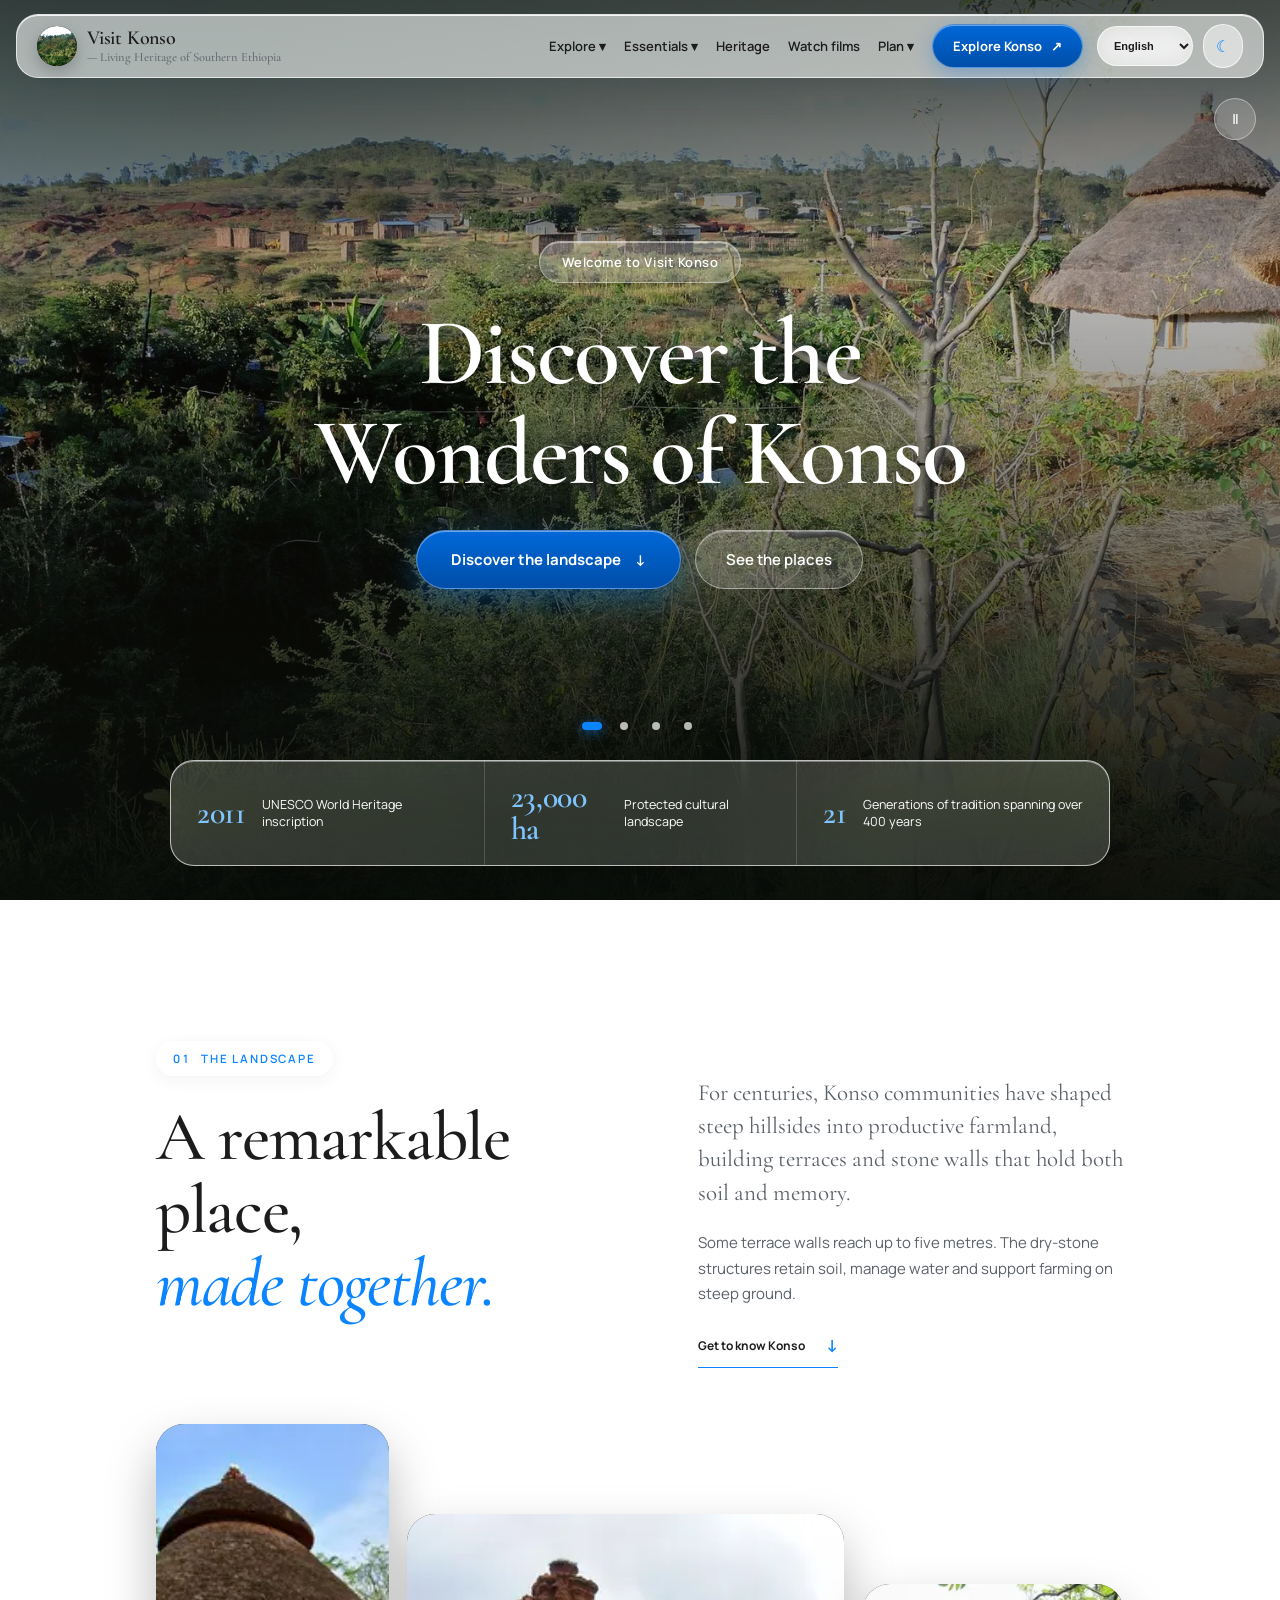
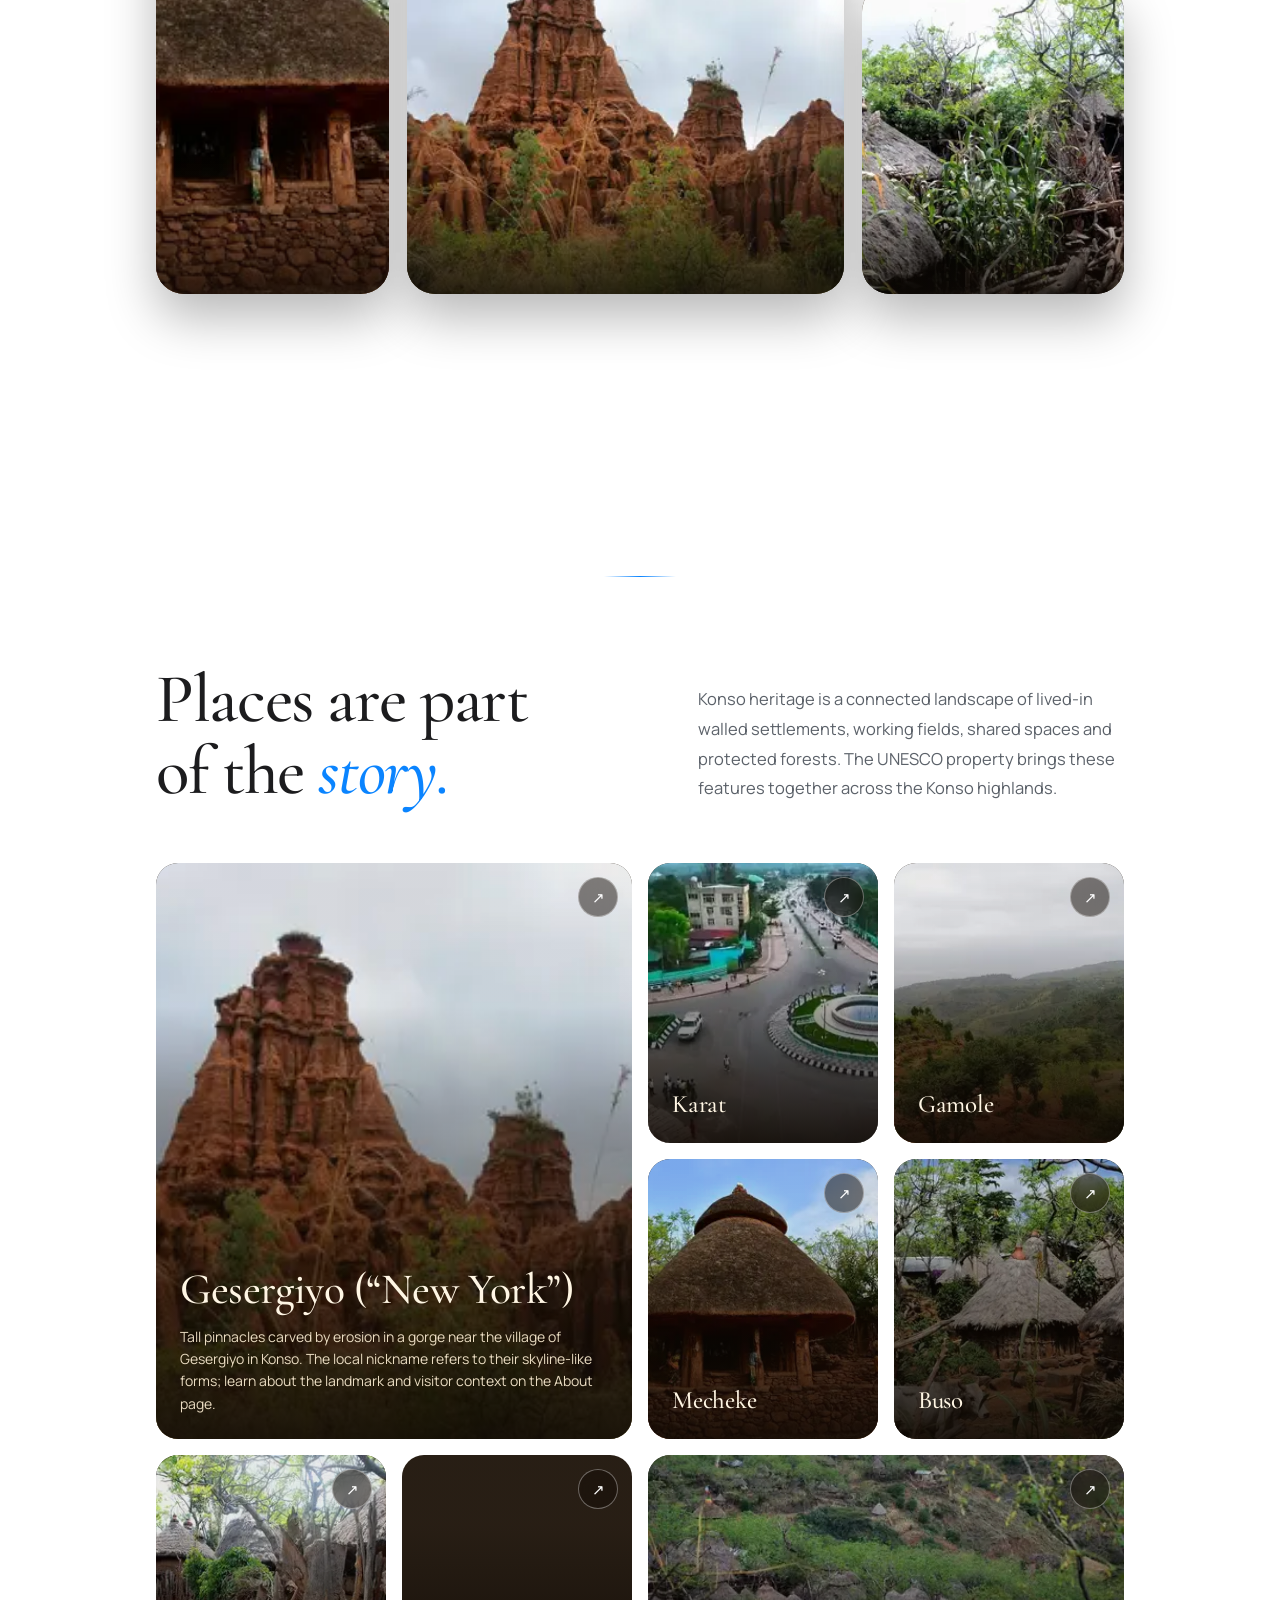
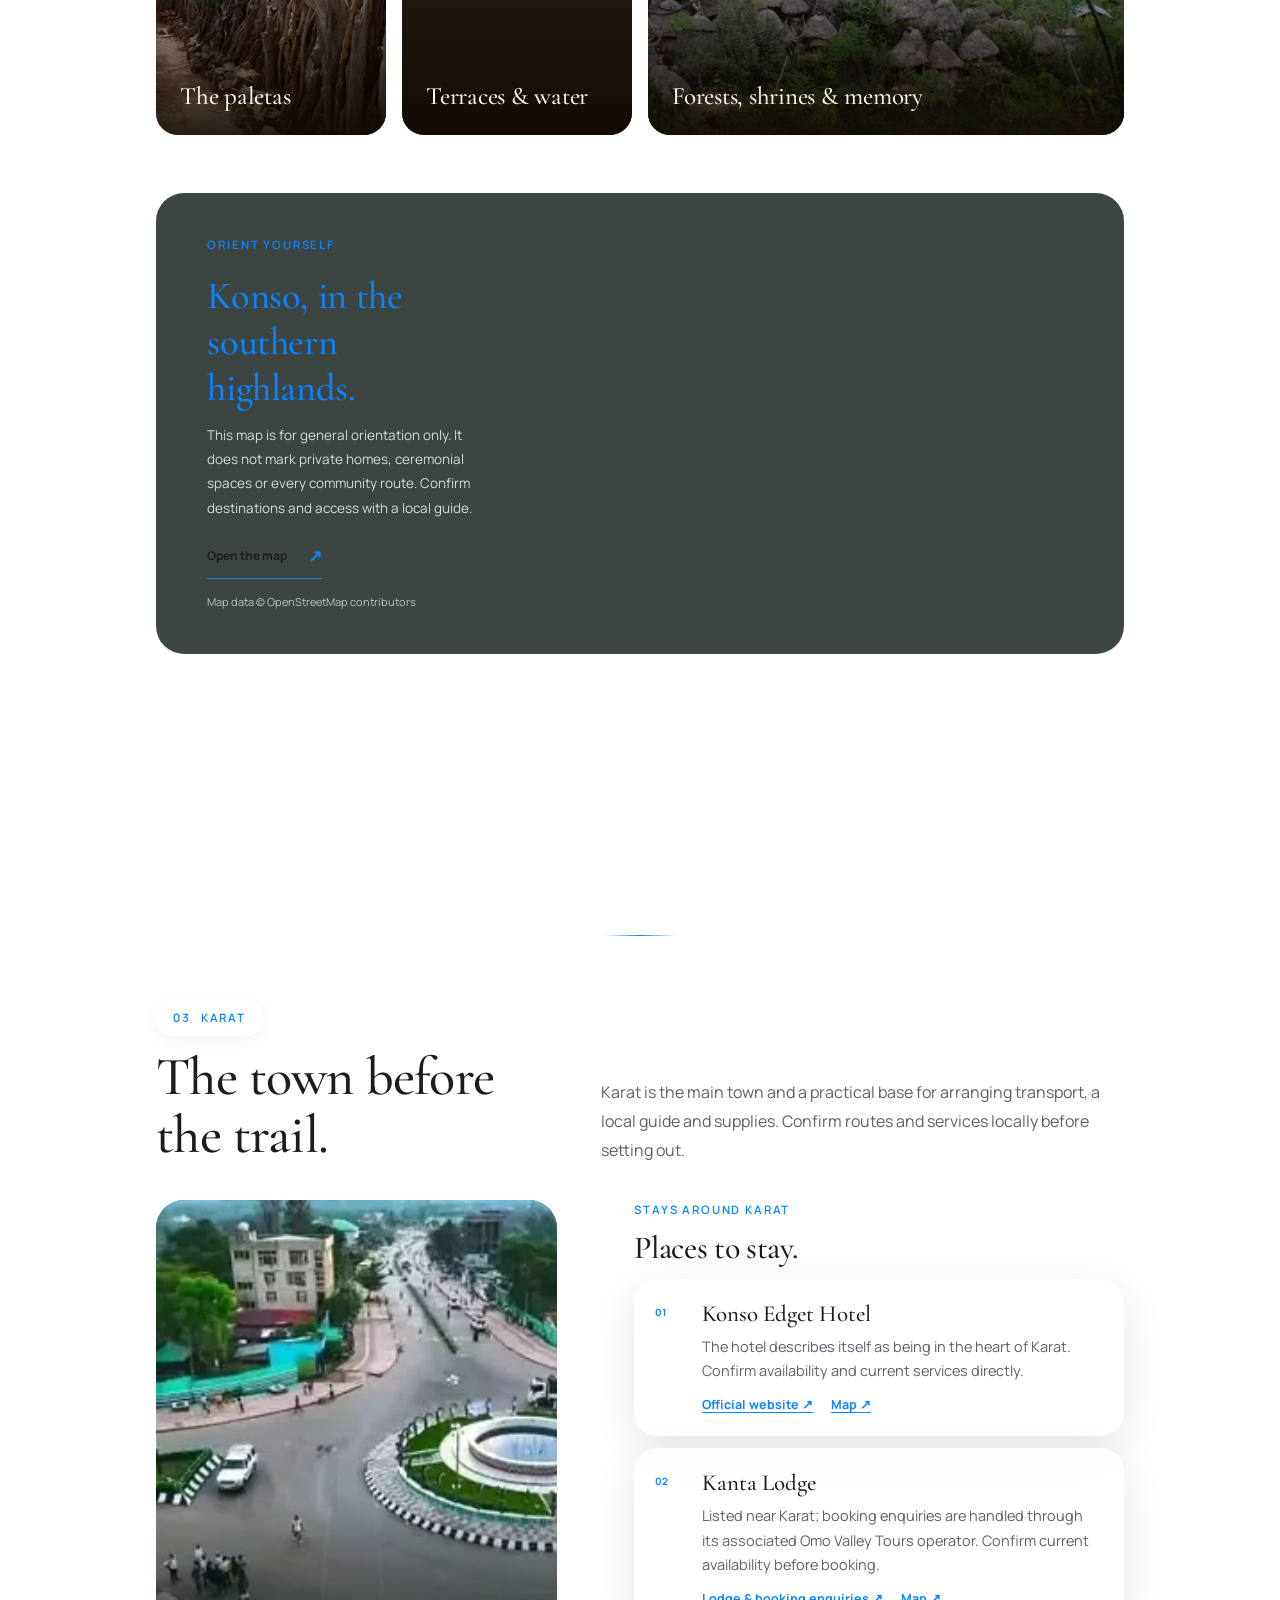
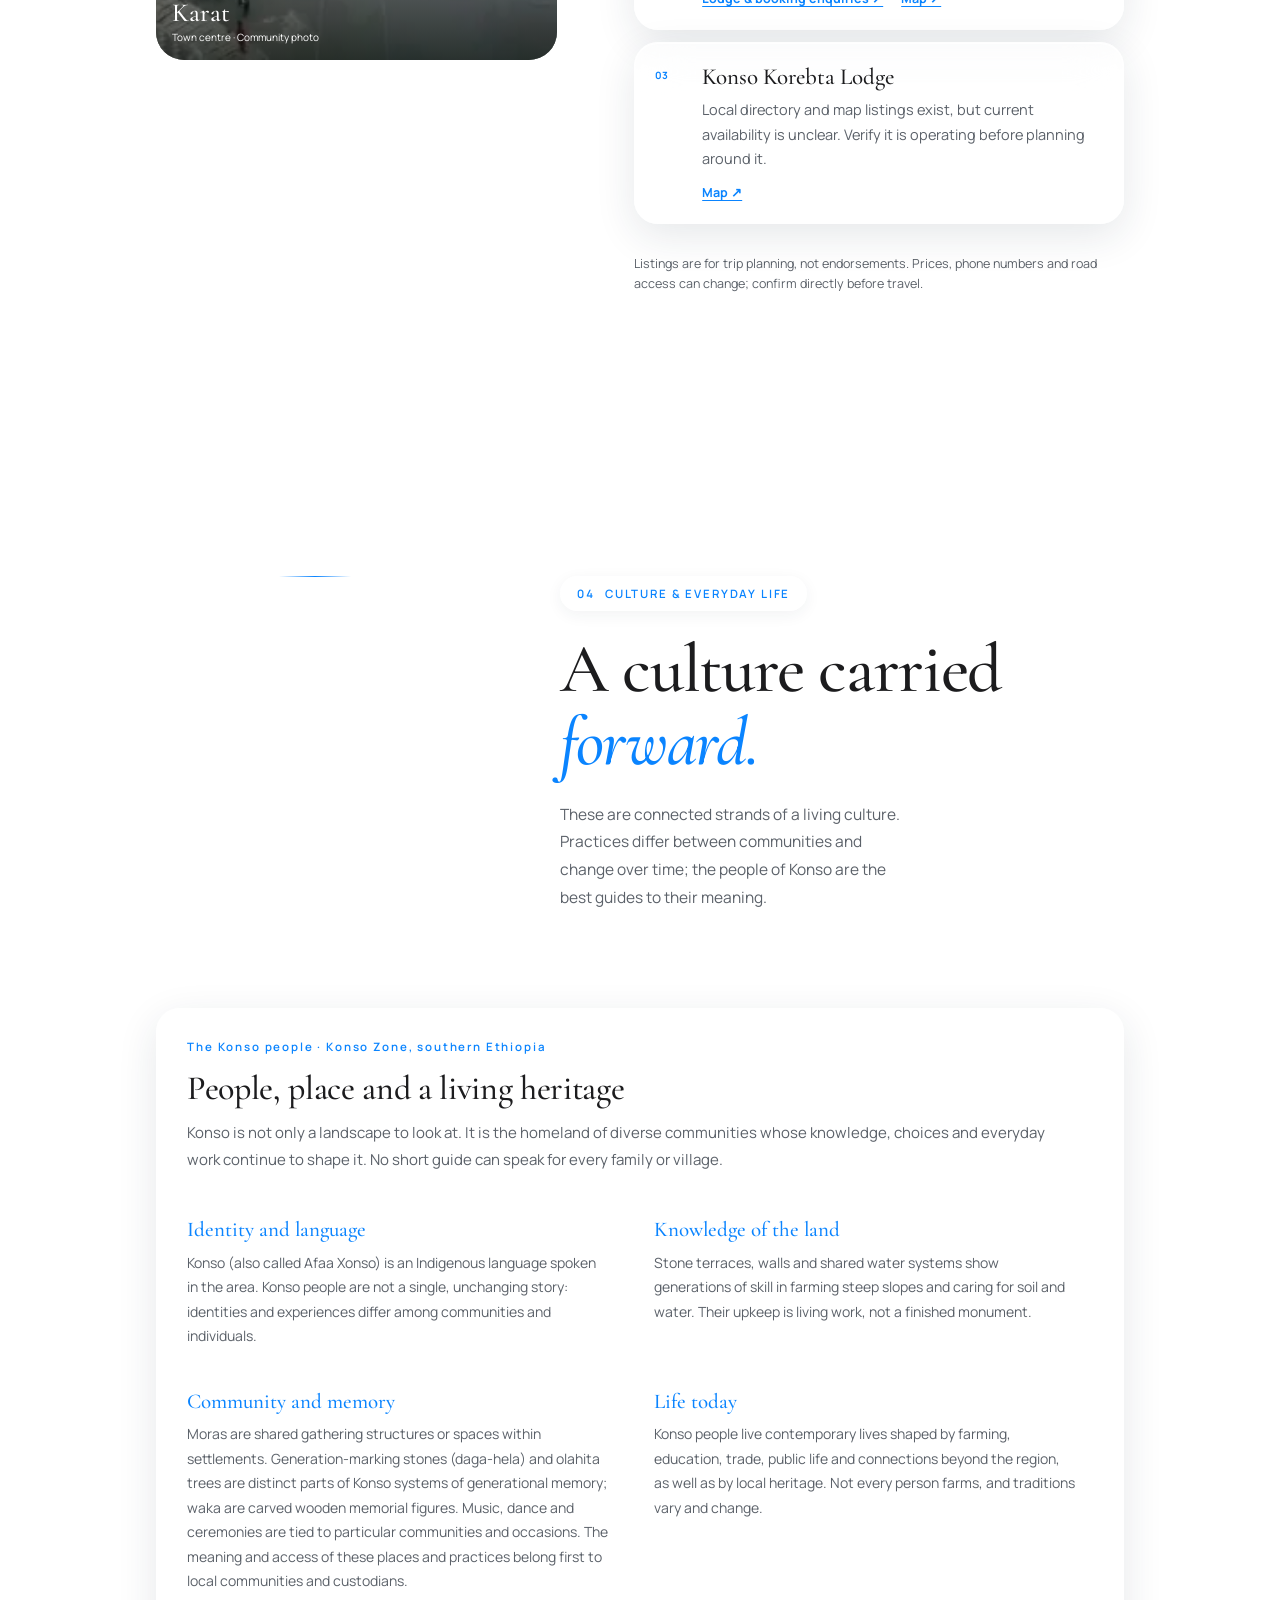
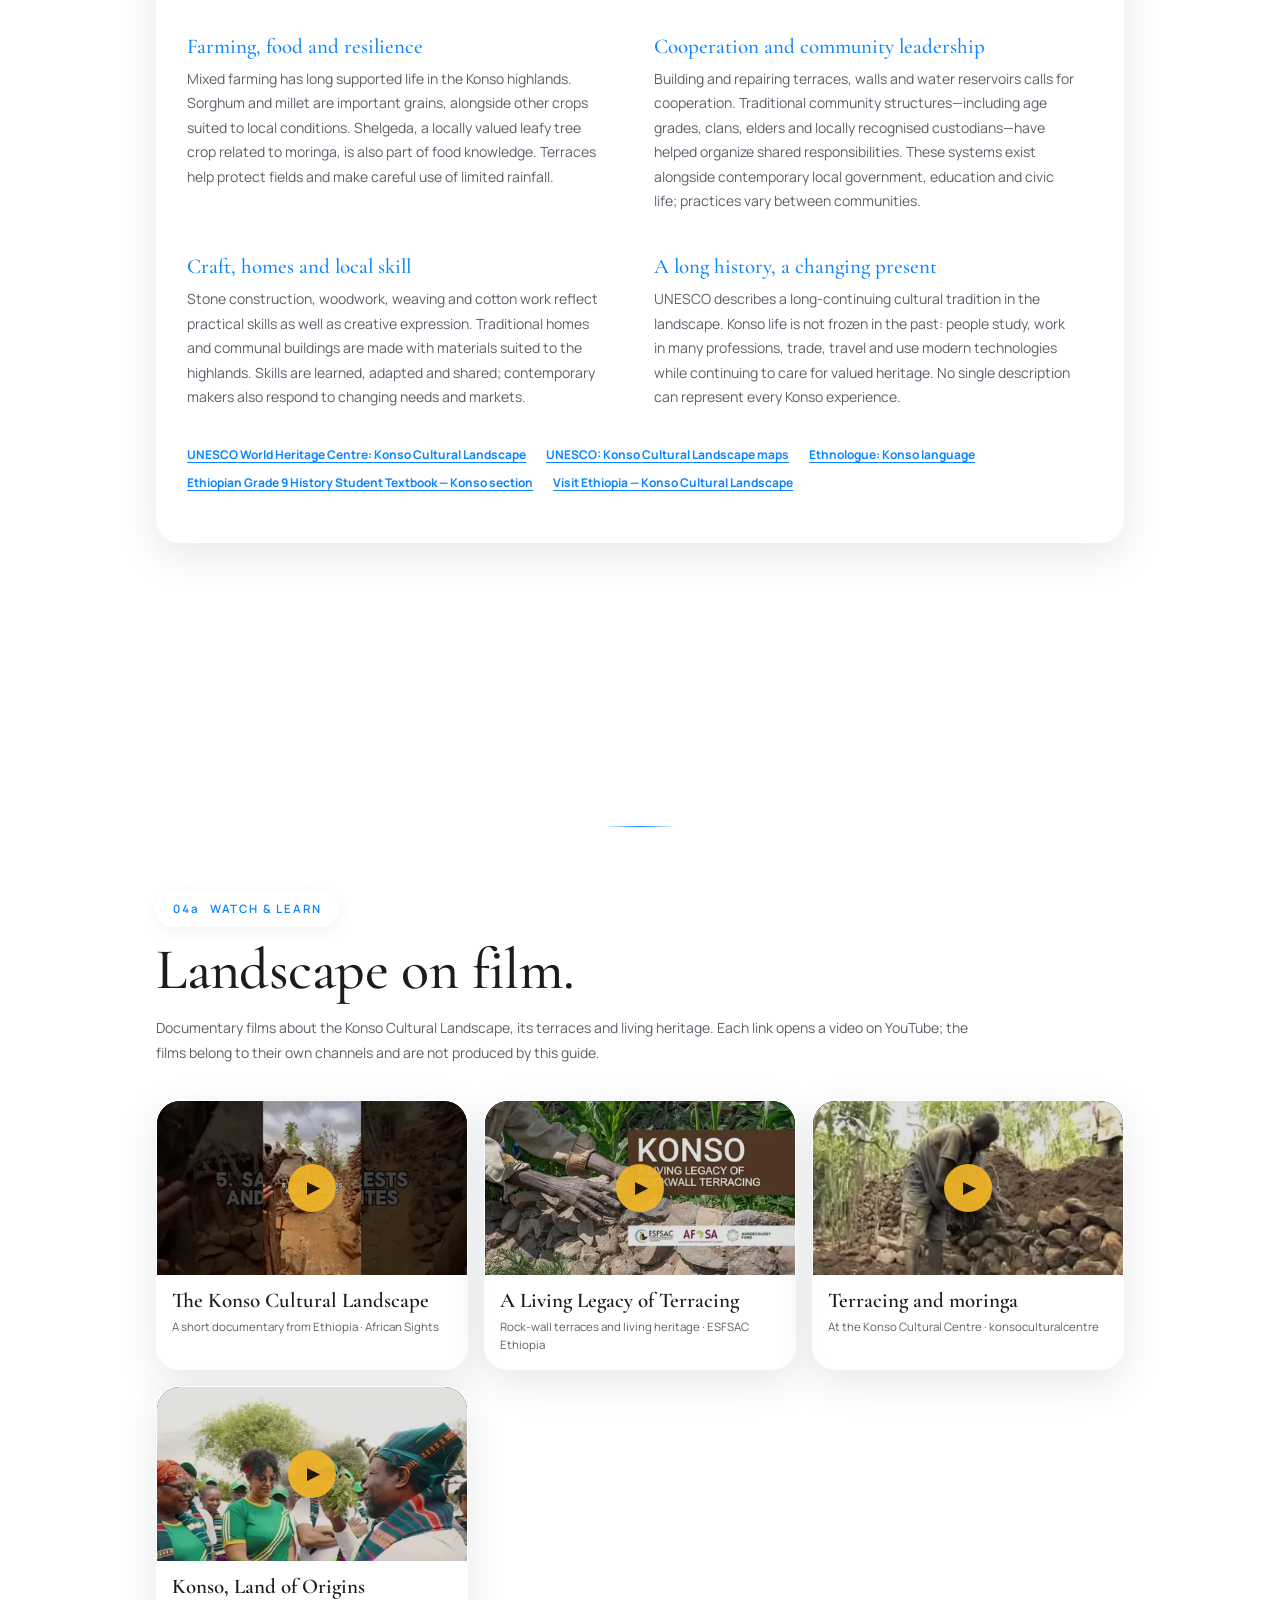
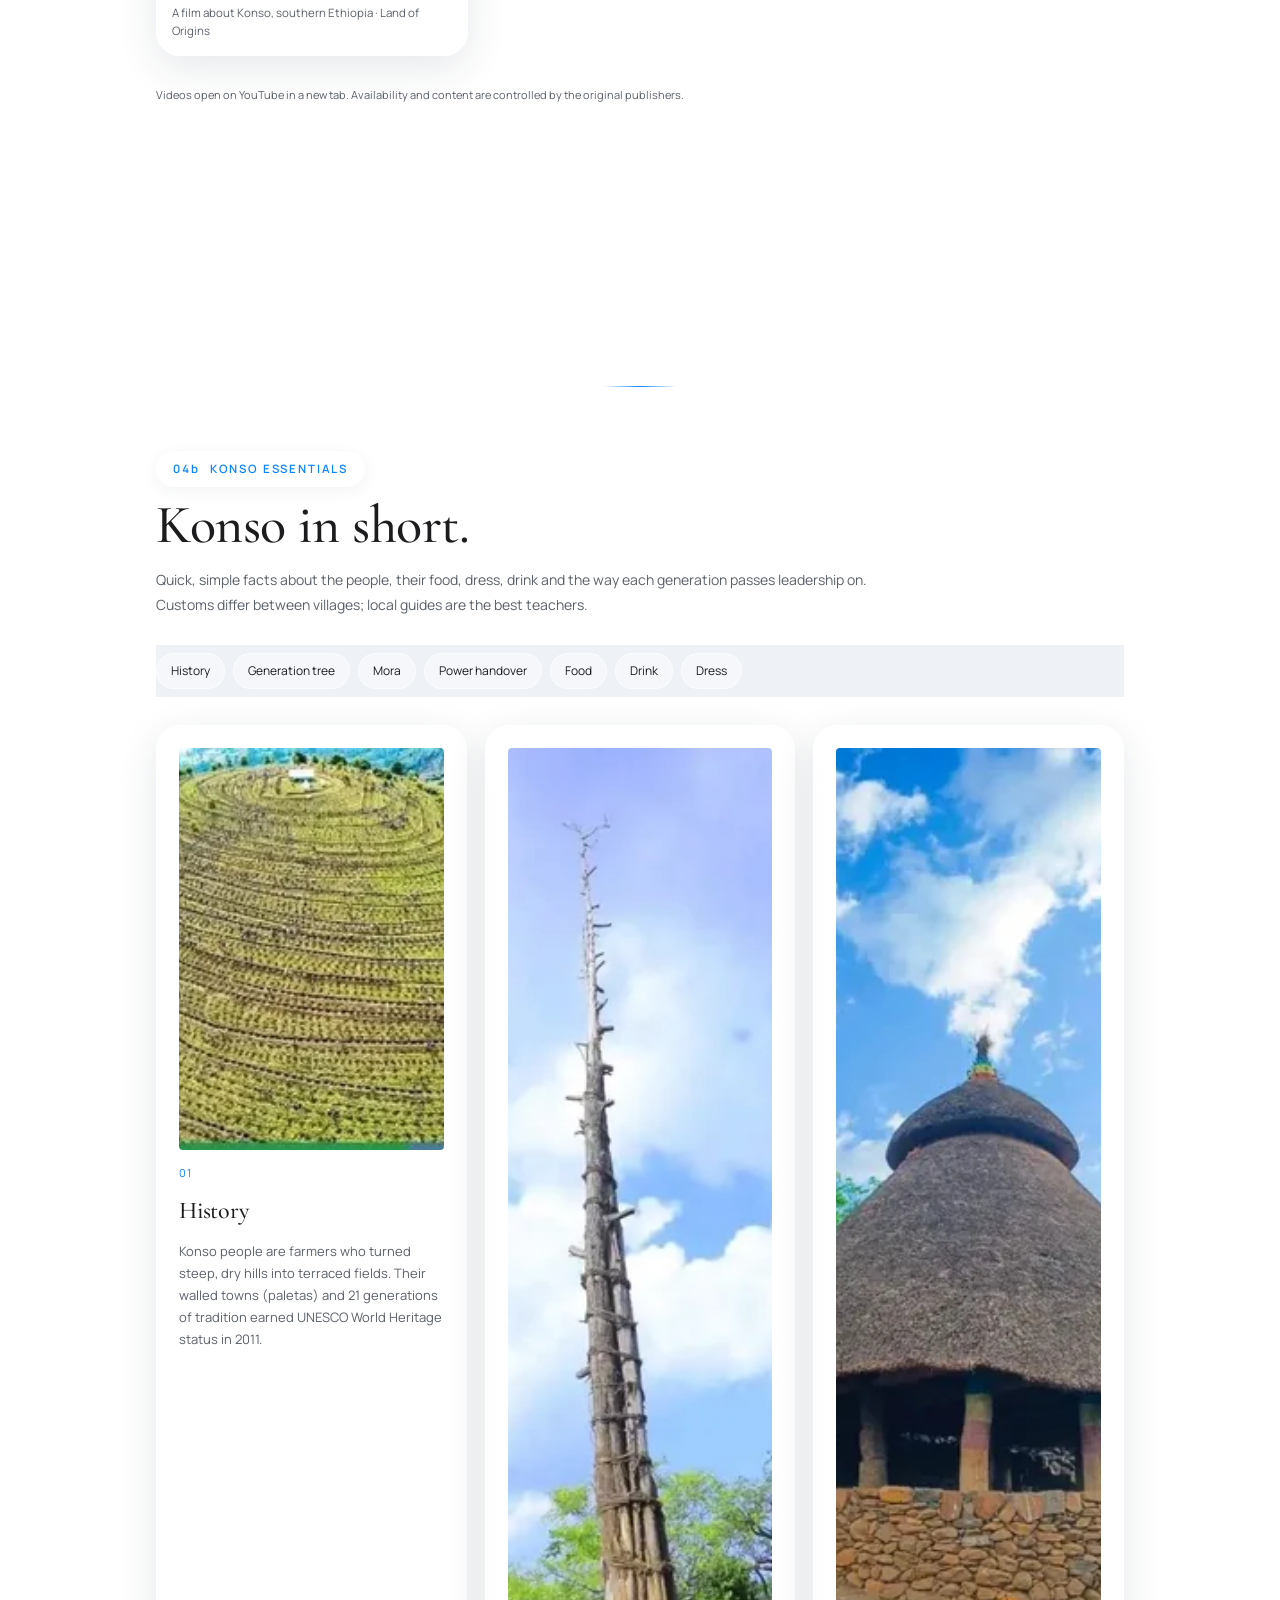
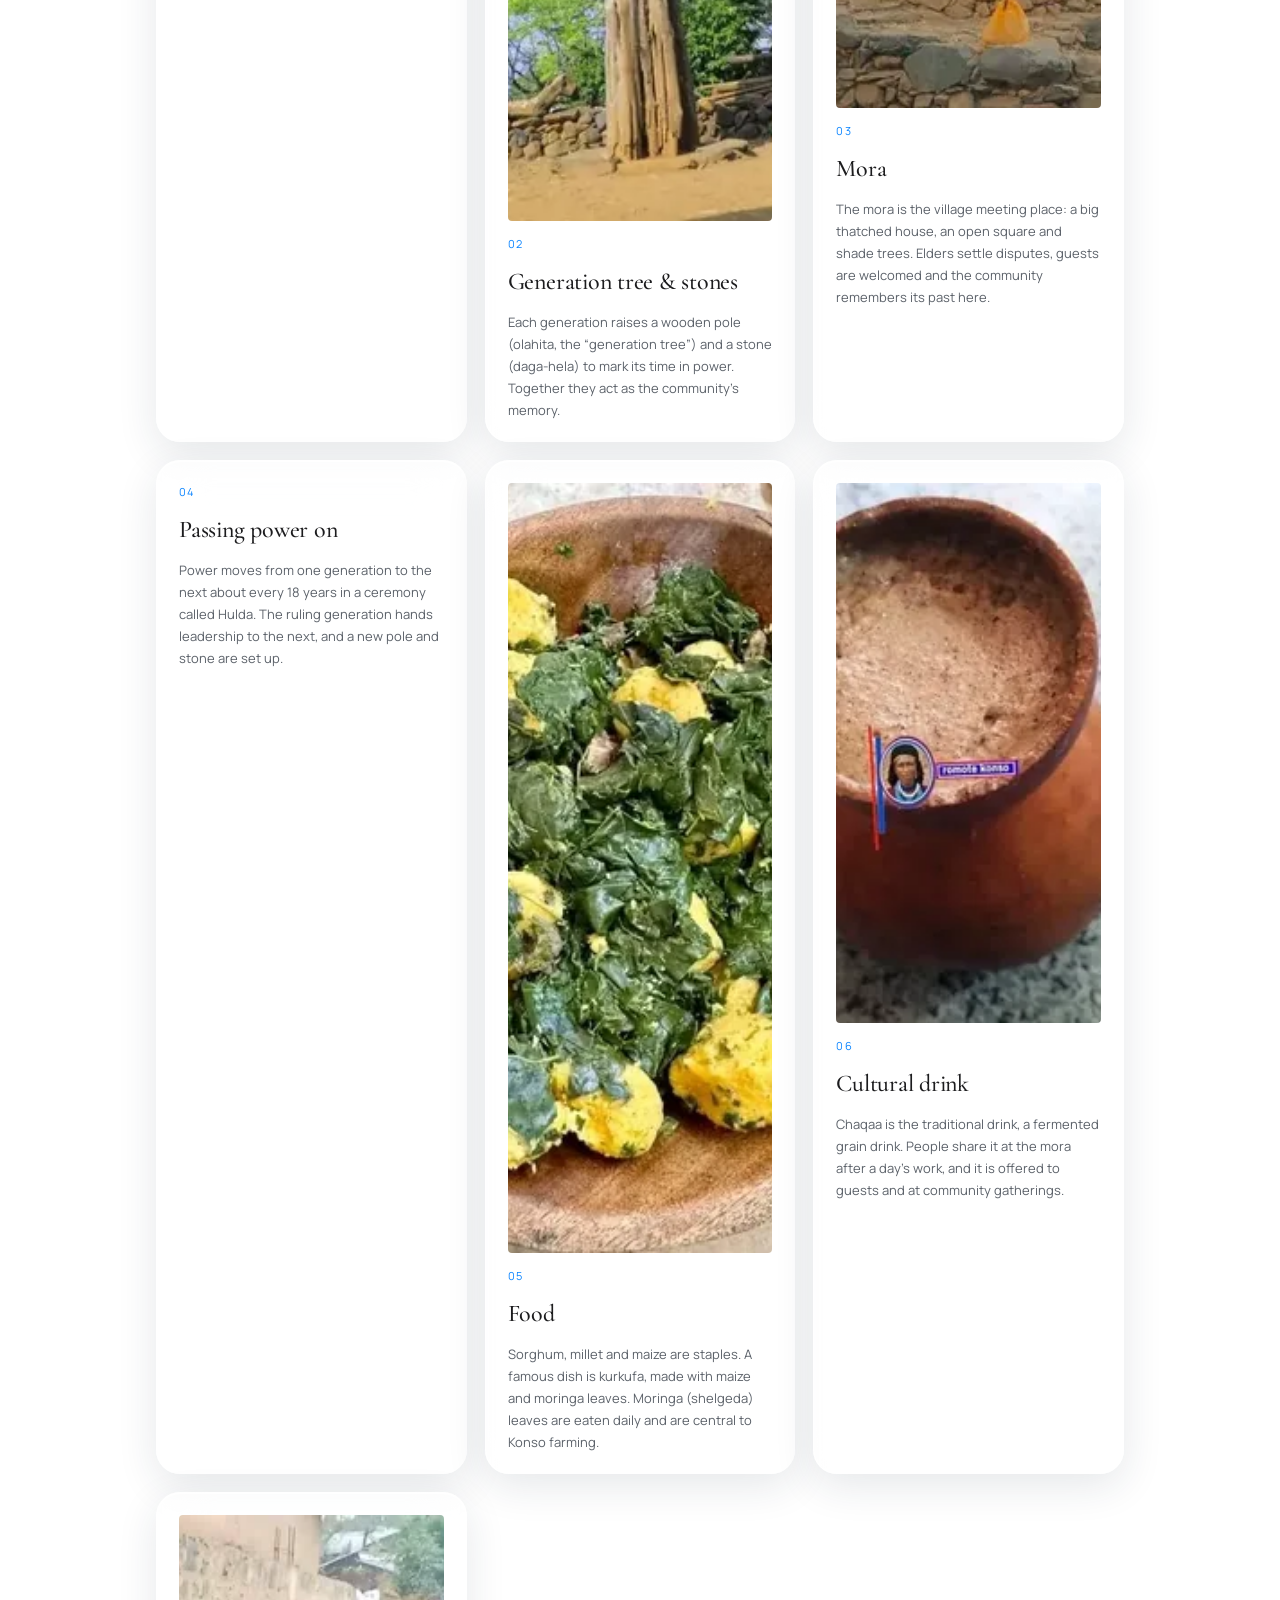
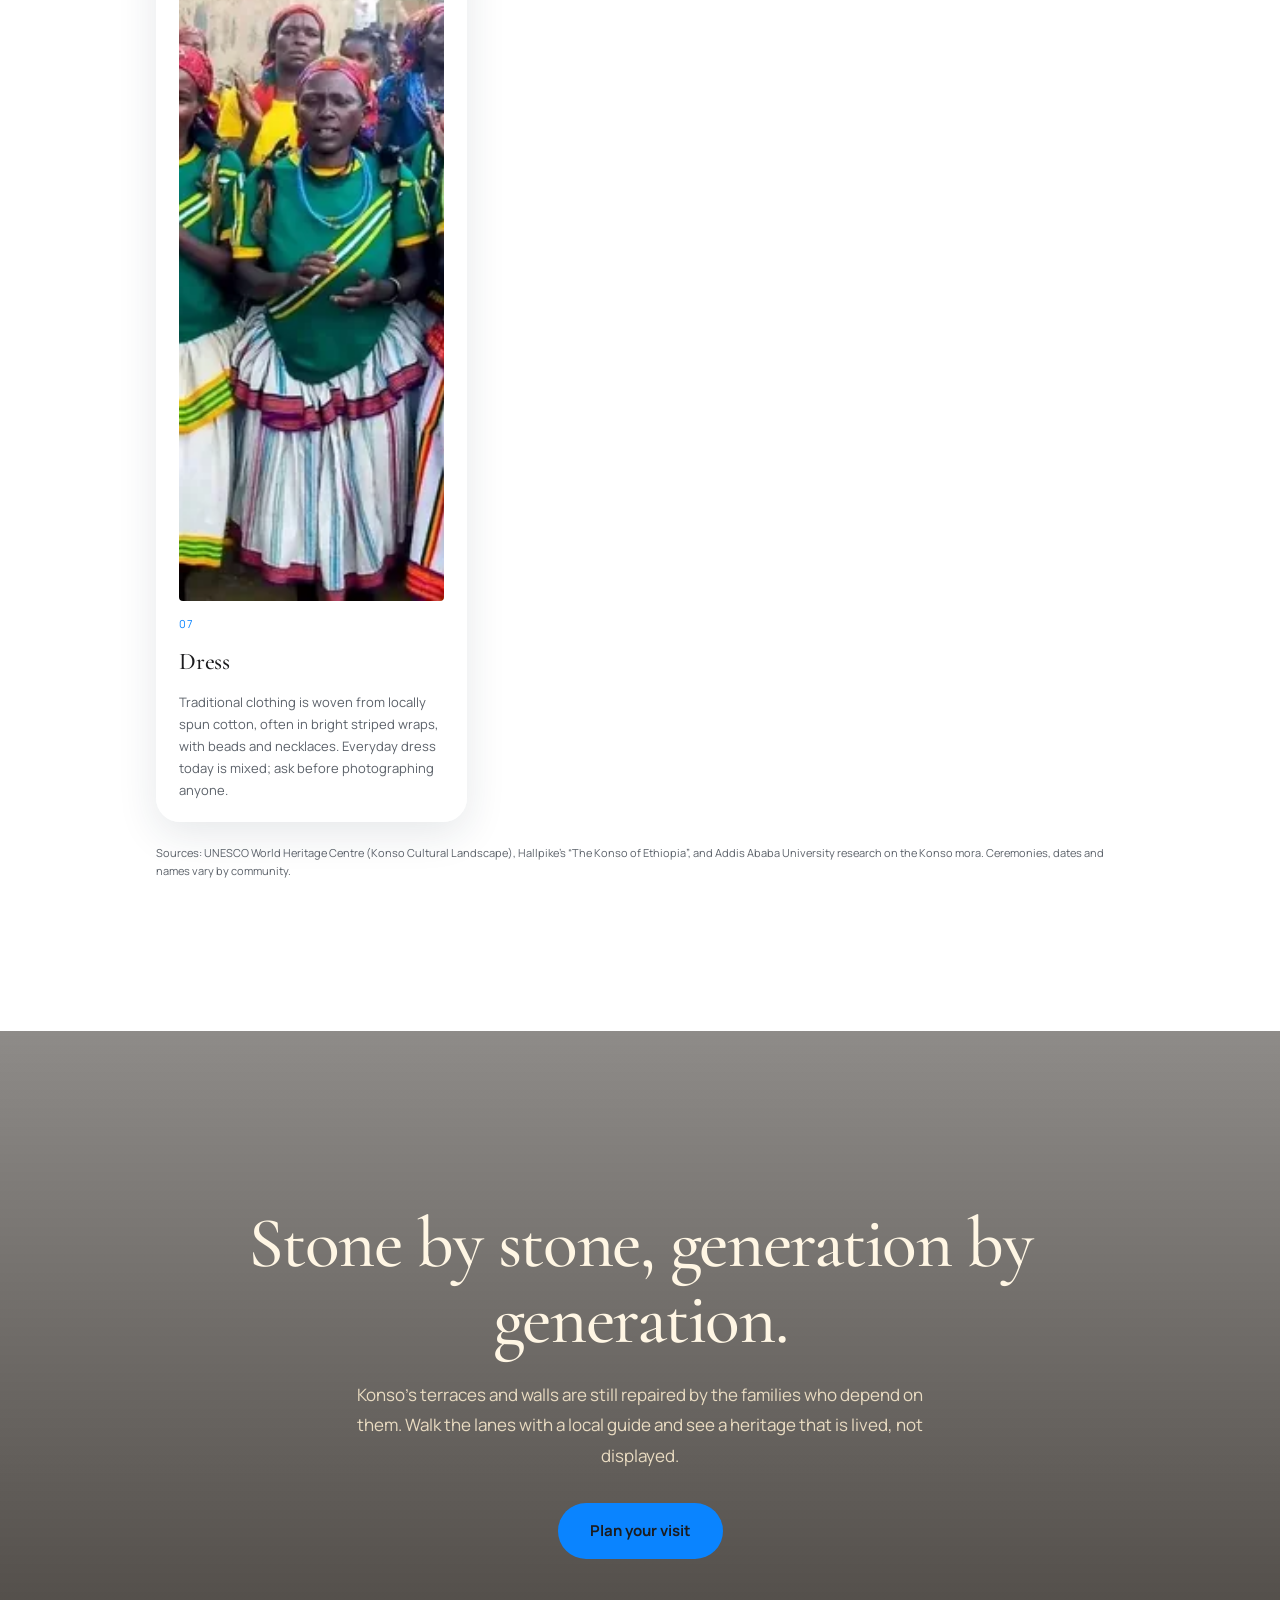
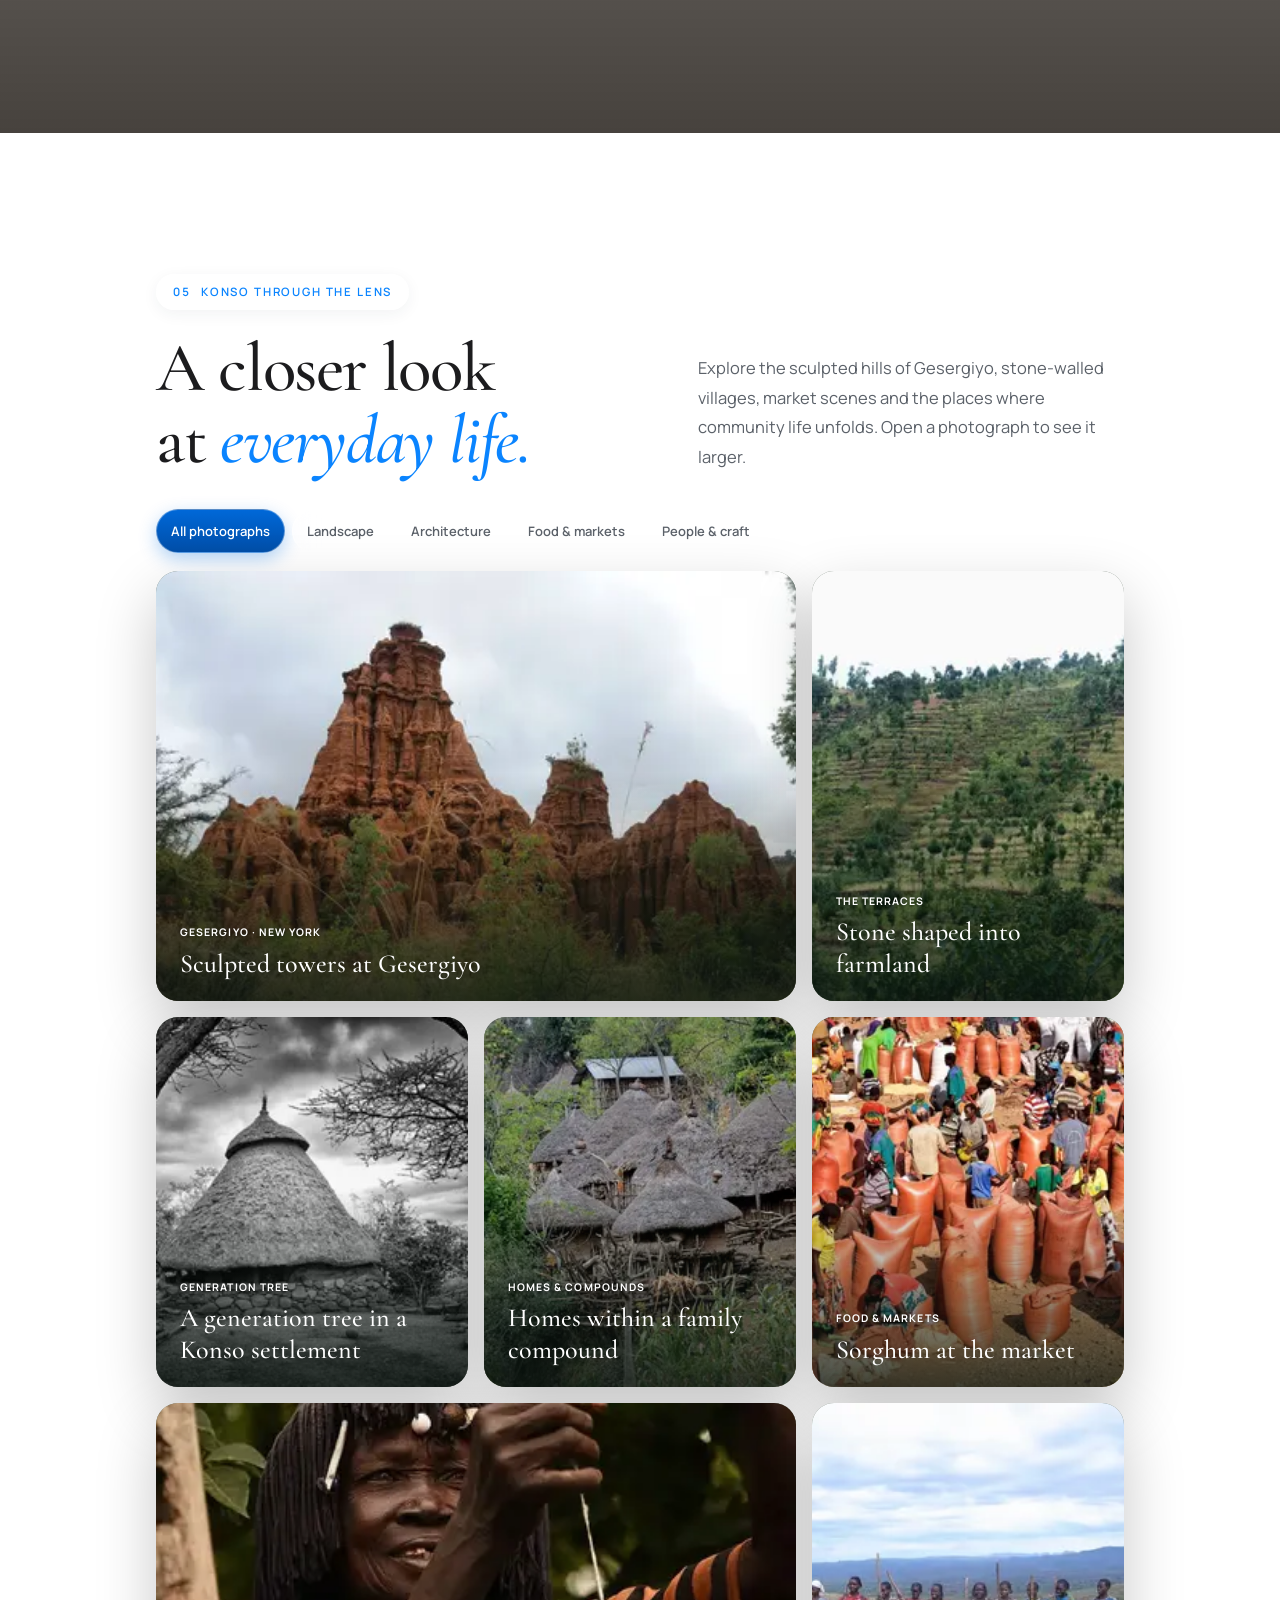
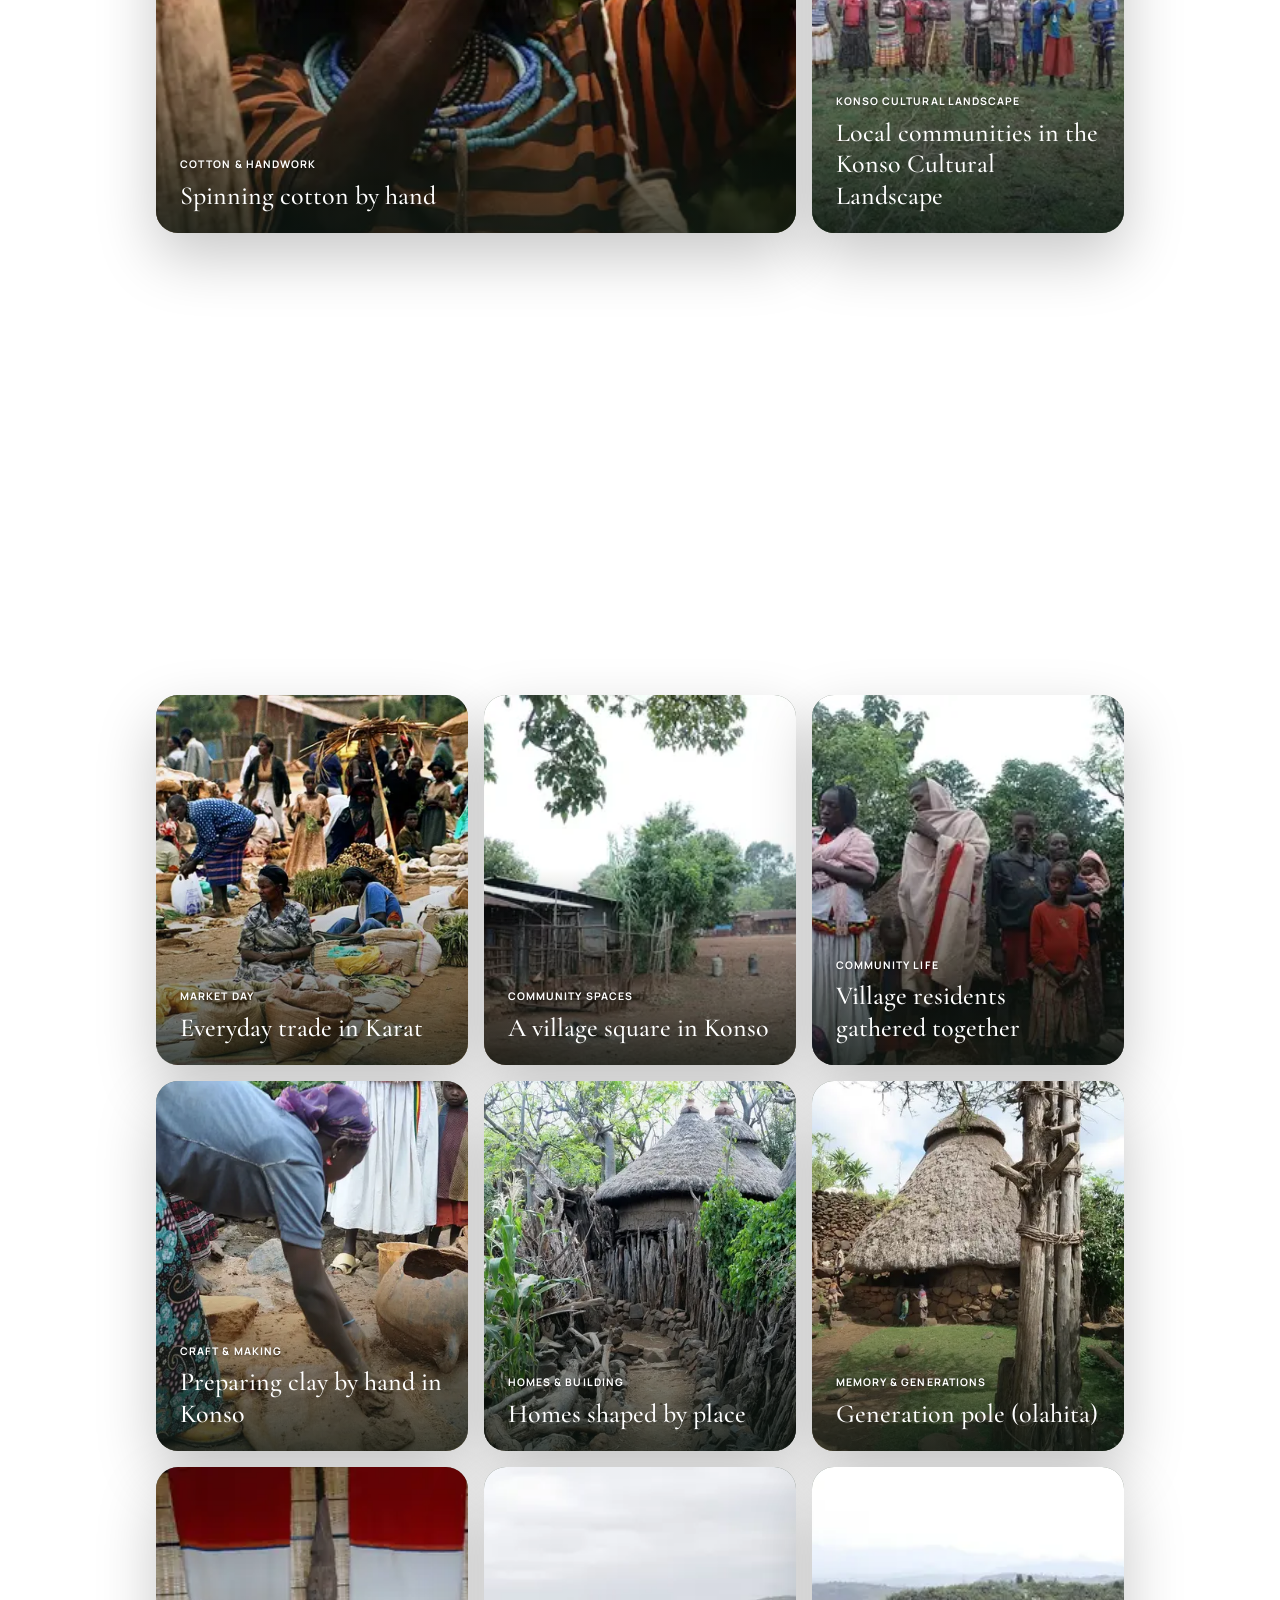
==== commit 95da070b: "Remove field-guide label, add responsive photo variants, harden translation code" ====
--- a/index.html
+++ b/index.html
@@ -22,13 +22,13 @@
     <link href="https://fonts.googleapis.com/css2?family=Cormorant+Garamond:ital,wght@0,500;0,600;0,700;1,500;1,600&family=Manrope:wght@400;500;600;700&family=Noto+Sans+Ethiopic:wght@400;500;600;700&family=Noto+Serif+Ethiopic:wght@500;600;700&display=swap" rel="stylesheet" media="print" onload="this.media='all'">
     <noscript><link href="https://fonts.googleapis.com/css2?family=Cormorant+Garamond:ital,wght@0,500;0,600;0,700;1,500;1,600&family=Manrope:wght@400;500;600;700&family=Noto+Sans+Ethiopic:wght@400;500;600;700&family=Noto+Serif+Ethiopic:wght@500;600;700&display=swap" rel="stylesheet"></noscript>
     <link rel="preload" as="image" fetchpriority="high" href="images/commons/commons-panoramic-view-of-a-konso-village-jpg-39dabb84-1024.webp" imagesrcset="images/commons/commons-panoramic-view-of-a-konso-village-jpg-39dabb84-480.webp 480w, images/commons/commons-panoramic-view-of-a-konso-village-jpg-39dabb84-720.webp 720w, images/commons/commons-panoramic-view-of-a-konso-village-jpg-39dabb84-1024.webp 1024w, images/commons/commons-panoramic-view-of-a-konso-village-jpg-39dabb84-1200.webp 1200w, images/commons/commons-panoramic-view-of-a-konso-village-jpg-39dabb84.webp 1600w" imagesizes="100vw">
-    <link rel="stylesheet" href="styles.css?v=20261120y">
-    <script src="app.js?v=20261120y" defer></script>
-    <script src="om.js?v=20261120y" defer></script>
-    <script src="enhancements.js?v=20261120y" defer></script>
-    <script src="essentials.js?v=20261120y" defer></script>
+    <link rel="stylesheet" href="styles.css?v=20261120z">
+    <script src="app.js?v=20261120z" defer></script>
+    <script src="om.js?v=20261120z" defer></script>
+    <script src="enhancements.js?v=20261120z" defer></script>
+    <script src="essentials.js?v=20261120z" defer></script>
     <script src="adsense.js?v=20261117c" defer></script>
-    <script src="pwa-register.js?v=20261120y" defer></script>
+    <script src="pwa-register.js?v=20261120z" defer></script>
   </head>
   <body>
     <header class="site-header">
@@ -90,10 +90,10 @@
     <main>
       <section class="hero" id="home" aria-labelledby="hero-title">
         <figure class="hero-image">
-          <img class="hero-slide is-active" src="images/commons/commons-panoramic-view-of-a-konso-village-jpg-39dabb84.webp" alt="Panoramic view of a traditional village in the Konso Cultural Landscape" fetchpriority="high" decoding="async" srcset="images/commons/commons-panoramic-view-of-a-konso-village-jpg-39dabb84-480.webp 480w, images/commons/commons-panoramic-view-of-a-konso-village-jpg-39dabb84-720.webp 720w, images/commons/commons-panoramic-view-of-a-konso-village-jpg-39dabb84-1024.webp 1024w, images/commons/commons-panoramic-view-of-a-konso-village-jpg-39dabb84-1200.webp 1200w, images/commons/commons-panoramic-view-of-a-konso-village-jpg-39dabb84.webp 1600w" sizes="100vw">
-          <img class="hero-slide" data-src="images/commons/commons-gesergiyo-sand-pinnacles-konso-38-28537237144-jpg-bdc5d364.webp" alt="Eroded rock pinnacles at Gesergiyo, the Konso landmark known locally as New York" loading="lazy" decoding="async" srcset="images/commons/commons-gesergiyo-sand-pinnacles-konso-38-28537237144-jpg-bdc5d364-480.webp 480w, images/commons/commons-gesergiyo-sand-pinnacles-konso-38-28537237144-jpg-bdc5d364-720.webp 720w, images/commons/commons-gesergiyo-sand-pinnacles-konso-38-28537237144-jpg-bdc5d364-1024.webp 1024w, images/commons/commons-gesergiyo-sand-pinnacles-konso-38-28537237144-jpg-bdc5d364-1200.webp 1200w, images/commons/commons-gesergiyo-sand-pinnacles-konso-38-28537237144-jpg-bdc5d364.webp 1600w" sizes="100vw">
-          <img class="hero-slide" data-src="images/commons/commons-agricultural-terraces-in-the-konso-cultural-landscape-jpg-06ca8126.webp" alt="Stone agricultural terraces following the hillsides in the Konso Cultural Landscape" loading="lazy" decoding="async" srcset="images/commons/commons-agricultural-terraces-in-the-konso-cultural-landscape-jpg-06ca8126-480.webp 480w, images/commons/commons-agricultural-terraces-in-the-konso-cultural-landscape-jpg-06ca8126-720.webp 720w, images/commons/commons-agricultural-terraces-in-the-konso-cultural-landscape-jpg-06ca8126-1024.webp 1024w, images/commons/commons-agricultural-terraces-in-the-konso-cultural-landscape-jpg-06ca8126-1200.webp 1200w, images/commons/commons-agricultural-terraces-in-the-konso-cultural-landscape-jpg-06ca8126.webp 1600w" sizes="100vw">
-          <img class="hero-slide" data-src="images/commons/commons-traditional-settlement-in-the-konso-cultural-landscape-jpg-4c58347b.webp" alt="A traditional stone-walled settlement in the Konso Cultural Landscape" loading="lazy" decoding="async" srcset="images/commons/commons-traditional-settlement-in-the-konso-cultural-landscape-jpg-4c58347b-480.webp 480w, images/commons/commons-traditional-settlement-in-the-konso-cultural-landscape-jpg-4c58347b-720.webp 720w, images/commons/commons-traditional-settlement-in-the-konso-cultural-landscape-jpg-4c58347b-1024.webp 1024w, images/commons/commons-traditional-settlement-in-the-konso-cultural-landscape-jpg-4c58347b-1200.webp 1200w, images/commons/commons-traditional-settlement-in-the-konso-cultural-landscape-jpg-4c58347b.webp 1600w" sizes="100vw">
+          <img width="1600" height="1063" class="hero-slide is-active" src="images/commons/commons-panoramic-view-of-a-konso-village-jpg-39dabb84.webp" alt="Panoramic view of a traditional village in the Konso Cultural Landscape" fetchpriority="high" decoding="async" srcset="images/commons/commons-panoramic-view-of-a-konso-village-jpg-39dabb84-480.webp 480w, images/commons/commons-panoramic-view-of-a-konso-village-jpg-39dabb84-720.webp 720w, images/commons/commons-panoramic-view-of-a-konso-village-jpg-39dabb84-1024.webp 1024w, images/commons/commons-panoramic-view-of-a-konso-village-jpg-39dabb84-1200.webp 1200w, images/commons/commons-panoramic-view-of-a-konso-village-jpg-39dabb84.webp 1600w" sizes="100vw">
+          <img width="1600" height="1067" class="hero-slide" data-src="images/commons/commons-gesergiyo-sand-pinnacles-konso-38-28537237144-jpg-bdc5d364.webp" alt="Eroded rock pinnacles at Gesergiyo, the Konso landmark known locally as New York" loading="lazy" decoding="async" srcset="images/commons/commons-gesergiyo-sand-pinnacles-konso-38-28537237144-jpg-bdc5d364-480.webp 480w, images/commons/commons-gesergiyo-sand-pinnacles-konso-38-28537237144-jpg-bdc5d364-720.webp 720w, images/commons/commons-gesergiyo-sand-pinnacles-konso-38-28537237144-jpg-bdc5d364-1024.webp 1024w, images/commons/commons-gesergiyo-sand-pinnacles-konso-38-28537237144-jpg-bdc5d364-1200.webp 1200w, images/commons/commons-gesergiyo-sand-pinnacles-konso-38-28537237144-jpg-bdc5d364.webp 1600w" sizes="100vw">
+          <img width="1600" height="1074" class="hero-slide" data-src="images/commons/commons-agricultural-terraces-in-the-konso-cultural-landscape-jpg-06ca8126.webp" alt="Stone agricultural terraces following the hillsides in the Konso Cultural Landscape" loading="lazy" decoding="async" srcset="images/commons/commons-agricultural-terraces-in-the-konso-cultural-landscape-jpg-06ca8126-480.webp 480w, images/commons/commons-agricultural-terraces-in-the-konso-cultural-landscape-jpg-06ca8126-720.webp 720w, images/commons/commons-agricultural-terraces-in-the-konso-cultural-landscape-jpg-06ca8126-1024.webp 1024w, images/commons/commons-agricultural-terraces-in-the-konso-cultural-landscape-jpg-06ca8126-1200.webp 1200w, images/commons/commons-agricultural-terraces-in-the-konso-cultural-landscape-jpg-06ca8126.webp 1600w" sizes="100vw">
+          <img width="1600" height="1063" class="hero-slide" data-src="images/commons/commons-traditional-settlement-in-the-konso-cultural-landscape-jpg-4c58347b.webp" alt="A traditional stone-walled settlement in the Konso Cultural Landscape" loading="lazy" decoding="async" srcset="images/commons/commons-traditional-settlement-in-the-konso-cultural-landscape-jpg-4c58347b-480.webp 480w, images/commons/commons-traditional-settlement-in-the-konso-cultural-landscape-jpg-4c58347b-720.webp 720w, images/commons/commons-traditional-settlement-in-the-konso-cultural-landscape-jpg-4c58347b-1024.webp 1024w, images/commons/commons-traditional-settlement-in-the-konso-cultural-landscape-jpg-4c58347b-1200.webp 1200w, images/commons/commons-traditional-settlement-in-the-konso-cultural-landscape-jpg-4c58347b.webp 1600w" sizes="100vw">
         </figure>
         <div class="hero-copy">
           <p class="eyebrow hero-welcome" data-en="Welcome to Visit Konso" data-am="እንኳን ወደ ኮንሶ በደህና መጡ" data-om="Baga'eedha Konsoo dhaawwattani">Welcome to Visit Konso</p>
@@ -127,65 +127,64 @@
           <a class="text-link" href="#culture">Get to know Konso <span aria-hidden="true">↓</span></a>
         </div>
         <div class="landscape-collage">
-          <figure class="collage-a"><img src="images/commons/commons-konso-village-of-mecheke-30-28535967483-jpg-6bb42bd2.webp" alt="A traditional building in Mecheke" loading="lazy" decoding="async" fetchpriority="low" srcset="images/commons/commons-konso-village-of-mecheke-30-28535967483-jpg-6bb42bd2-400.webp 400w, images/commons/commons-konso-village-of-mecheke-30-28535967483-jpg-6bb42bd2.webp 960w" sizes="(max-width: 600px) 100vw, 400px"></figure>
-          <figure class="collage-b"><img src="images/commons/commons-new-york-rock-formations-near-konso-jpg-2f418e38.webp" alt="Sculpted rock formations at Gesergiyo, known locally as New York" loading="lazy" decoding="async" fetchpriority="low" srcset="images/commons/commons-new-york-rock-formations-near-konso-jpg-2f418e38-400.webp 400w, images/commons/commons-new-york-rock-formations-near-konso-jpg-2f418e38.webp 960w" sizes="(max-width: 600px) 100vw, 400px"></figure>
-          <figure class="collage-c"><img src="images/commons/commons-traditional-konso-homestead-jpg-db332672.webp" alt="A traditional Konso homestead" loading="lazy" decoding="async" fetchpriority="low" srcset="images/commons/commons-traditional-konso-homestead-jpg-db332672-400.webp 400w, images/commons/commons-traditional-konso-homestead-jpg-db332672.webp 960w" sizes="(max-width: 600px) 100vw, 400px"></figure>
+          <figure class="collage-a"><img width="1200" height="799" src="images/commons/commons-konso-village-of-mecheke-30-28535967483-jpg-6bb42bd2.webp" alt="A traditional building in Mecheke" loading="lazy" decoding="async" fetchpriority="low" srcset="images/commons/commons-konso-village-of-mecheke-30-28535967483-jpg-6bb42bd2-400.webp 400w, images/commons/commons-konso-village-of-mecheke-30-28535967483-jpg-6bb42bd2.webp 960w" sizes="(max-width: 600px) 100vw, 400px"></figure>
+          <figure class="collage-b"><img width="1600" height="1063" src="images/commons/commons-new-york-rock-formations-near-konso-jpg-2f418e38.webp" alt="Sculpted rock formations at Gesergiyo, known locally as New York" loading="lazy" decoding="async" fetchpriority="low" srcset="images/commons/commons-new-york-rock-formations-near-konso-jpg-2f418e38-400.webp 400w, images/commons/commons-new-york-rock-formations-near-konso-jpg-2f418e38.webp 960w" sizes="(max-width: 600px) 100vw, 400px"></figure>
+          <figure class="collage-c"><img width="1000" height="664" src="images/commons/commons-traditional-konso-homestead-jpg-db332672.webp" alt="A traditional Konso homestead" loading="lazy" decoding="async" fetchpriority="low" srcset="images/commons/commons-traditional-konso-homestead-jpg-db332672-400.webp 400w, images/commons/commons-traditional-konso-homestead-jpg-db332672.webp 960w" sizes="(max-width: 600px) 100vw, 400px"></figure>
         </div>
       </section>
 
       <section class="places-section section-pad" id="places" aria-labelledby="places-title">
         <div class="places-heading">
           <div>
-            <p class="eyebrow"><span class="section-index">02</span> A FIELD GUIDE</p>
             <h2 id="places-title">Places are part<br>of the <em>story.</em></h2>
           </div>
           <p>Konso heritage is a connected landscape of lived-in walled settlements, working fields, shared spaces and protected forests. The UNESCO property brings these features together across the Konso highlands.</p>
         </div>
         <div class="place-list">
           <article class="place-entry">
-            <img class="place-photo" src="images/konso-karat-town.webp" alt="Aerial view of the roundabout and main street in the centre of Karat" data-alt-am="የካራት ከተማ መሃል አደባባይና ዋና መንገድ ከላይ ሲታዩ" data-alt-om="Marsaa fi daandii guddaa giddugala Kaaraatii gubbaa irraa" loading="lazy" decoding="async" fetchpriority="low">
+            <img width="607" height="390" class="place-photo" src="images/konso-karat-town.webp" alt="Aerial view of the roundabout and main street in the centre of Karat" data-alt-am="የካራት ከተማ መሃል አደባባይና ዋና መንገድ ከላይ ሲታዩ" data-alt-om="Marsaa fi daandii guddaa giddugala Kaaraatii gubbaa irraa" loading="lazy" decoding="async" fetchpriority="low" srcset="images/konso-karat-town-400.webp 400w, images/konso-karat-town.webp 607w" sizes="(max-width: 600px) 100vw, 400px">
             <span class="place-number">01</span>
             <div><h3>Karat</h3><p>The main town and a practical base for transport and supplies.</p></div>
             <a href="https://www.openstreetmap.org/search?query=Karat%20Konso%20Ethiopia" target="_blank" rel="noopener noreferrer" aria-label="Find Karat on OpenStreetMap" data-aria-key="place0">↗</a>
           </article>
           <article class="place-entry">
-            <img class="place-photo" src="images/commons/commons-landscape-of-agricultural-terraces-near-konso-jpg-c2895050.webp" alt="Terraced hills near Konso" loading="lazy" decoding="async" fetchpriority="low" srcset="images/commons/commons-landscape-of-agricultural-terraces-near-konso-jpg-c2895050-400.webp 400w, images/commons/commons-landscape-of-agricultural-terraces-near-konso-jpg-c2895050.webp 960w" sizes="(max-width: 600px) 100vw, 400px">
+            <img width="1000" height="664" class="place-photo" src="images/commons/commons-landscape-of-agricultural-terraces-near-konso-jpg-c2895050.webp" alt="Terraced hills near Konso" loading="lazy" decoding="async" fetchpriority="low" srcset="images/commons/commons-landscape-of-agricultural-terraces-near-konso-jpg-c2895050-400.webp 400w, images/commons/commons-landscape-of-agricultural-terraces-near-konso-jpg-c2895050.webp 960w" sizes="(max-width: 600px) 100vw, 400px">
             <span class="place-number">02</span>
             <div><h3>Gamole</h3><p>A named place in UNESCO's photo record of terrace conservation, showing that stewardship is ongoing work, not only history.</p></div>
             <a href="https://whc.unesco.org/en/list/1333/gallery/" target="_blank" rel="noopener noreferrer" aria-label="See Gamole in the UNESCO photo gallery" data-aria-key="place1">↗</a>
           </article>
           <article class="place-entry">
-            <img class="place-photo" src="images/commons/commons-konso-village-of-mecheke-30-28535967483-jpg-6bb42bd2.webp" alt="A traditional building in Mecheke" loading="lazy" decoding="async" fetchpriority="low" srcset="images/commons/commons-konso-village-of-mecheke-30-28535967483-jpg-6bb42bd2-400.webp 400w, images/commons/commons-konso-village-of-mecheke-30-28535967483-jpg-6bb42bd2.webp 960w" sizes="(max-width: 600px) 100vw, 400px">
+            <img width="1200" height="799" class="place-photo" src="images/commons/commons-konso-village-of-mecheke-30-28535967483-jpg-6bb42bd2.webp" alt="A traditional building in Mecheke" loading="lazy" decoding="async" fetchpriority="low" srcset="images/commons/commons-konso-village-of-mecheke-30-28535967483-jpg-6bb42bd2-400.webp 400w, images/commons/commons-konso-village-of-mecheke-30-28535967483-jpg-6bb42bd2.webp 960w" sizes="(max-width: 600px) 100vw, 400px">
             <span class="place-number">03</span>
             <div><h3>Mecheke</h3><p>A documented walled town (paleta), with stone walls, gates and moras. Its heritage record cites the original Konso nomination dossier.</p></div>
             <a href="https://www.habeshahistory.com/heritage/konso-mecheke-walled-town" target="_blank" rel="noopener noreferrer" aria-label="Read the heritage record for Mecheke" data-aria-key="place2">↗</a>
           </article>
           <article class="place-entry">
-            <img class="place-photo" src="images/commons/commons-traditional-konso-village-surrounded-by-vegetation-jpg-3fcc21c5.webp" alt="A Konso village among green vegetation" loading="lazy" decoding="async" fetchpriority="low" srcset="images/commons/commons-traditional-konso-village-surrounded-by-vegetation-jpg-3fcc21c5-400.webp 400w, images/commons/commons-traditional-konso-village-surrounded-by-vegetation-jpg-3fcc21c5.webp 960w" sizes="(max-width: 600px) 100vw, 400px">
+            <img width="1000" height="664" class="place-photo" src="images/commons/commons-traditional-konso-village-surrounded-by-vegetation-jpg-3fcc21c5.webp" alt="A Konso village among green vegetation" loading="lazy" decoding="async" fetchpriority="low" srcset="images/commons/commons-traditional-konso-village-surrounded-by-vegetation-jpg-3fcc21c5-400.webp 400w, images/commons/commons-traditional-konso-village-surrounded-by-vegetation-jpg-3fcc21c5.webp 960w" sizes="(max-width: 600px) 100vw, 400px">
             <span class="place-number">04</span>
             <div><h3>Buso</h3><p>A named Konso village in published travel references. Treat map pins as orientation only and confirm routes and access with a local guide.</p></div>
             <a href="https://www.openstreetmap.org/search?query=Buso%2C%20Konso%2C%20Ethiopia" target="_blank" rel="noopener noreferrer" aria-label="Find Buso on OpenStreetMap" data-aria-key="place3">↗</a>
           </article>
           <article class="place-entry">
-            <img class="place-photo" src="images/commons/commons-traditional-alley-in-a-konso-village-ethiopia-jpg-1b1d492f.webp" alt="A stone-lined lane in a Konso village" loading="lazy" decoding="async" fetchpriority="low" srcset="images/commons/commons-traditional-alley-in-a-konso-village-ethiopia-jpg-1b1d492f-400.webp 400w, images/commons/commons-traditional-alley-in-a-konso-village-ethiopia-jpg-1b1d492f.webp 960w" sizes="(max-width: 600px) 100vw, 400px">
+            <img width="1000" height="671" class="place-photo" src="images/commons/commons-traditional-alley-in-a-konso-village-ethiopia-jpg-1b1d492f.webp" alt="A stone-lined lane in a Konso village" loading="lazy" decoding="async" fetchpriority="low" srcset="images/commons/commons-traditional-alley-in-a-konso-village-ethiopia-jpg-1b1d492f-400.webp 400w, images/commons/commons-traditional-alley-in-a-konso-village-ethiopia-jpg-1b1d492f.webp 960w" sizes="(max-width: 600px) 100vw, 400px">
             <span class="place-number">05</span>
             <div><h3>The paletas</h3><p>Fortified settlements set on high ground. Their stone walls, lanes and central moras form places for community life; the towns remain homes, not open-air museums.</p></div>
             <a href="https://whc.unesco.org/en/list/1333/maps/" target="_blank" rel="noopener noreferrer" aria-label="View UNESCO's maps of the Konso paletas" data-aria-key="place4">↗</a>
           </article>
           <article class="place-entry">
-            <img class="place-photo" src="images/commons/commons-agricultural-terraces-in-the-konso-cultural-landscape-jpg-06ca8126.webp" alt="Dry-stone terraces on a Konso hillside" loading="lazy" decoding="async" fetchpriority="low" srcset="images/commons/commons-agricultural-terraces-in-the-konso-cultural-landscape-jpg-06ca8126-400.webp 400w, images/commons/commons-agricultural-terraces-in-the-konso-cultural-landscape-jpg-06ca8126.webp 960w" sizes="(max-width: 600px) 100vw, 400px">
+            <img width="1600" height="1074" class="place-photo" src="images/commons/commons-agricultural-terraces-in-the-konso-cultural-landscape-jpg-06ca8126.webp" alt="Dry-stone terraces on a Konso hillside" loading="lazy" decoding="async" fetchpriority="low" srcset="images/commons/commons-agricultural-terraces-in-the-konso-cultural-landscape-jpg-06ca8126-400.webp 400w, images/commons/commons-agricultural-terraces-in-the-konso-cultural-landscape-jpg-06ca8126.webp 960w" sizes="(max-width: 600px) 100vw, 400px">
             <span class="place-number">06</span>
             <div><h3>Terraces &amp; water</h3><p>Dry-stone walls contour the hillsides, slow erosion and help manage scarce water. Communal reservoirs, known as harda, are part of this living system.</p></div>
             <a href="https://whc.unesco.org/en/list/1333/" target="_blank" rel="noopener noreferrer" aria-label="Read about terraces and water systems at UNESCO" data-aria-key="place5">↗</a>
           </article>
           <article class="place-entry">
-            <img class="place-photo" src="images/commons/commons-konso-village-in-the-cultural-landscape-of-konso-jpg-20d840a5.webp" alt="A Konso village in its landscape" loading="lazy" decoding="async" fetchpriority="low" srcset="images/commons/commons-konso-village-in-the-cultural-landscape-of-konso-jpg-20d840a5-400.webp 400w, images/commons/commons-konso-village-in-the-cultural-landscape-of-konso-jpg-20d840a5.webp 960w" sizes="(max-width: 600px) 100vw, 400px">
+            <img width="1000" height="671" class="place-photo" src="images/commons/commons-konso-village-in-the-cultural-landscape-of-konso-jpg-20d840a5.webp" alt="A Konso village in its landscape" loading="lazy" decoding="async" fetchpriority="low" srcset="images/commons/commons-konso-village-in-the-cultural-landscape-of-konso-jpg-20d840a5-400.webp 400w, images/commons/commons-konso-village-in-the-cultural-landscape-of-konso-jpg-20d840a5.webp 960w" sizes="(max-width: 600px) 100vw, 400px">
             <span class="place-number">07</span>
             <div><h3>Forests, shrines &amp; memory</h3><p>Traditional forests, shrines and burial places are among the landscape's heritage features. Some are sensitive or restricted; their locations should be shared by local custodians.</p></div>
             <a href="https://whc.unesco.org/en/list/1333/" target="_blank" rel="noopener noreferrer" aria-label="Read about protected cultural places at UNESCO" data-aria-key="place6">↗</a>
           </article>
           <article class="place-entry">
-            <img class="place-photo" src="images/commons/commons-new-york-rock-formations-near-konso-jpg-2f418e38.webp" alt="Sculpted rock formations at Gesergiyo, known locally as New York" loading="lazy" decoding="async" fetchpriority="low" srcset="images/commons/commons-new-york-rock-formations-near-konso-jpg-2f418e38-400.webp 400w, images/commons/commons-new-york-rock-formations-near-konso-jpg-2f418e38.webp 960w" sizes="(max-width: 600px) 100vw, 400px">
+            <img width="1600" height="1063" class="place-photo" src="images/commons/commons-new-york-rock-formations-near-konso-jpg-2f418e38.webp" alt="Sculpted rock formations at Gesergiyo, known locally as New York" loading="lazy" decoding="async" fetchpriority="low" srcset="images/commons/commons-new-york-rock-formations-near-konso-jpg-2f418e38-400.webp 400w, images/commons/commons-new-york-rock-formations-near-konso-jpg-2f418e38.webp 960w" sizes="(max-width: 600px) 100vw, 400px">
             <span class="place-number">08</span>
             <div><h3>Gesergiyo (“New York”)</h3><p>Tall pinnacles carved by erosion in a gorge near the village of Gesergiyo in Konso. The local nickname refers to their skyline-like forms; learn about the landmark and visitor context on the About page.</p></div>
             <a href="about.html#gesergiyo" aria-label="Learn about Gesergiyo New York" data-aria-key="place7">↗</a>
@@ -211,7 +210,7 @@
         </div>
                 <div class="karat-grid">
           <figure class="karat-market-photo">
-            <img src="images/konso-karat-town.webp" alt="Aerial view of the main roundabout and streets of Karat town" data-home-alt-en="Aerial view of the main roundabout and streets of Karat town" data-home-alt-am="የካራት ከተማ ዋና አደባባይና መንገዶች ከላይ ሲታዩ" data-home-alt-om="Kaaraatii magaalaa: marsaa guddaa fi daandiiwwan gubbaa irraa" loading="lazy" decoding="async" fetchpriority="low">
+            <img width="607" height="390" src="images/konso-karat-town.webp" alt="Aerial view of the main roundabout and streets of Karat town" data-home-alt-en="Aerial view of the main roundabout and streets of Karat town" data-home-alt-am="የካራት ከተማ ዋና አደባባይና መንገዶች ከላይ ሲታዩ" data-home-alt-om="Kaaraatii magaalaa: marsaa guddaa fi daandiiwwan gubbaa irraa" loading="lazy" decoding="async" fetchpriority="low" srcset="images/konso-karat-town-400.webp 400w, images/konso-karat-town.webp 607w" sizes="(max-width: 600px) 100vw, 400px">
             <figcaption><strong data-en="Karat" data-am="ካራት" data-om="Kaaraatii">Karat</strong><span data-en="Town centre · Community photo" data-am="የከተማ መሃል · የማኅበረሰብ ፎቶ" data-om="Giddugala magaalaa · Suuraa hawaasaa">Town centre · Community photo</span></figcaption>
           </figure>
           <div class="stay-directory" aria-labelledby="home-stays-title">
@@ -273,19 +272,19 @@
         </div>
         <div class="media-grid">
             <a class="media-card" href="https://www.youtube.com/watch?v=1JZpIb0feng" target="_blank" rel="noopener noreferrer">
-              <span class="media-thumb"><img src="images/media/1JZpIb0feng.webp" width="480" height="270" alt="" loading="lazy" decoding="async" fetchpriority="low"><span class="media-play" aria-hidden="true"><span>▶</span></span></span>
+              <span class="media-thumb"><img src="images/media/1JZpIb0feng.webp" width="480" height="270" alt="" loading="lazy" decoding="async" fetchpriority="low" srcset="images/media/1JZpIb0feng-400.webp 400w, images/media/1JZpIb0feng.webp 480w" sizes="(max-width: 600px) 100vw, 400px"><span class="media-play" aria-hidden="true"><span>▶</span></span></span>
               <span class="media-body"><strong>The Konso Cultural Landscape</strong><small data-en="A short documentary from Ethiopia · African Sights" data-am="አጫጭር ሰነድ ፊልም ከኢትዮጵያ · African Sights" data-om="Filmii galmee gabaabaa Itoophiyaa irraa · African Sights">A short documentary from Ethiopia · African Sights</small></span>
             </a>
             <a class="media-card" href="https://www.youtube.com/watch?v=-BWgHz8smqg" target="_blank" rel="noopener noreferrer">
-              <span class="media-thumb"><img src="images/media/-BWgHz8smqg.webp" width="480" height="270" alt="" loading="lazy" decoding="async" fetchpriority="low"><span class="media-play" aria-hidden="true"><span>▶</span></span></span>
+              <span class="media-thumb"><img src="images/media/-BWgHz8smqg.webp" width="480" height="270" alt="" loading="lazy" decoding="async" fetchpriority="low" srcset="images/media/-BWgHz8smqg-400.webp 400w, images/media/-BWgHz8smqg.webp 480w" sizes="(max-width: 600px) 100vw, 400px"><span class="media-play" aria-hidden="true"><span>▶</span></span></span>
               <span class="media-body"><strong>A Living Legacy of Terracing</strong><small data-en="Rock-wall terraces and living heritage · ESFSAC Ethiopia" data-am="የድንጋይ ግንብ እርከኖችና ሕያው ቅርስ · ESFSAC Ethiopia" data-om="Tarrisii dallaa dhagaa fi dhaala jiraataa · ESFSAC Ethiopia">Rock-wall terraces and living heritage · ESFSAC Ethiopia</small></span>
             </a>
             <a class="media-card" href="https://www.youtube.com/watch?v=Iatpqn_pV1k" target="_blank" rel="noopener noreferrer">
-              <span class="media-thumb"><img src="images/media/Iatpqn_pV1k.webp" width="480" height="270" alt="" loading="lazy" decoding="async" fetchpriority="low"><span class="media-play" aria-hidden="true"><span>▶</span></span></span>
+              <span class="media-thumb"><img src="images/media/Iatpqn_pV1k.webp" width="480" height="270" alt="" loading="lazy" decoding="async" fetchpriority="low" srcset="images/media/Iatpqn_pV1k-400.webp 400w, images/media/Iatpqn_pV1k.webp 480w" sizes="(max-width: 600px) 100vw, 400px"><span class="media-play" aria-hidden="true"><span>▶</span></span></span>
               <span class="media-body"><strong>Terracing and moringa</strong><small data-en="At the Konso Cultural Centre · konsoculturalcentre" data-am="በኮንሶ ባህል ማዕከል · konsoculturalcentre" data-om="Wiirtuu Aadaa Konsoo keessatti · konsoculturalcentre">At the Konso Cultural Centre · konsoculturalcentre</small></span>
             </a>
             <a class="media-card" href="https://www.youtube.com/watch?v=1J33ilOLfKM" target="_blank" rel="noopener noreferrer">
-              <span class="media-thumb"><img src="images/media/1J33ilOLfKM.webp" width="480" height="270" alt="" loading="lazy" decoding="async" fetchpriority="low"><span class="media-play" aria-hidden="true"><span>▶</span></span></span>
+              <span class="media-thumb"><img src="images/media/1J33ilOLfKM.webp" width="480" height="270" alt="" loading="lazy" decoding="async" fetchpriority="low" srcset="images/media/1J33ilOLfKM-400.webp 400w, images/media/1J33ilOLfKM.webp 480w" sizes="(max-width: 600px) 100vw, 400px"><span class="media-play" aria-hidden="true"><span>▶</span></span></span>
               <span class="media-body"><strong>Konso, Land of Origins</strong><small data-en="A film about Konso, southern Ethiopia · Land of Origins" data-am="ስለ ኮንሶ፣ ደቡባዊ ኢትዮጵያ ፊልም · Land of Origins" data-om="Filmii waa’ee Konsoo, kibba Itoophiyaa · Land of Origins">A film about Konso, southern Ethiopia · Land of Origins</small></span>
             </a>
         </div>
@@ -309,19 +308,19 @@
         </nav>
         <div class="essentials-grid">
           <article class="essential-card" id="essentials-history">
-            <img class="essential-photo" src="images/konso-terraced-hill-aerial.webp" alt="Aerial view of a terraced Konso hill" loading="lazy" decoding="async" fetchpriority="low">
+            <img width="715" height="402" class="essential-photo" src="images/konso-terraced-hill-aerial.webp" alt="Aerial view of a terraced Konso hill" loading="lazy" decoding="async" fetchpriority="low" srcset="images/konso-terraced-hill-aerial-400.webp 400w, images/konso-terraced-hill-aerial.webp 715w" sizes="(max-width: 600px) 100vw, 400px">
             <span class="essential-num">01</span>
             <h3 data-en="History" data-am="ታሪክ" data-om="Seenaa">History</h3>
             <p data-en="Konso people are farmers who turned steep, dry hills into terraced fields. Their walled towns (paletas) and 21 generations of tradition earned UNESCO World Heritage status in 2011." data-am="የኮንሶ ሕዝብ ቁልቁለታማና ደረቅ ኮረብታዎችን ወደ እርከን እርሻ የለወጡ አርሶ አደሮች ናቸው። በግንብ የታጠሩ ሰፈሮቻቸውና የ21 ትውልዶች ባህላቸው በ2011 የዩኔስኮ የዓለም ቅርስ አድርጓቸዋል።" data-om="Uummanni Konsoo qonnaan bultoota gaara jabaa fi gogaa tarrisiitti jijjiiran dha. Gandoonni dallaadhaan marfaman (paleetaa) fi aadaan dhaloota 21 bara 2011 Dhaala Addunyaa UNESCO isaan taasise.">Konso people are farmers who turned steep, dry hills into terraced fields. Their walled towns (paletas) and 21 generations of tradition earned UNESCO World Heritage status in 2011.</p>
           </article>
           <article class="essential-card" id="essentials-generation">
-            <img class="essential-photo" src="images/konso-generation-pole.webp" alt="A generation pole bound with timber" loading="lazy" decoding="async" fetchpriority="low">
+            <img width="715" height="1073" class="essential-photo" src="images/konso-generation-pole.webp" alt="A generation pole bound with timber" loading="lazy" decoding="async" fetchpriority="low" srcset="images/konso-generation-pole-400.webp 400w, images/konso-generation-pole.webp 715w" sizes="(max-width: 600px) 100vw, 400px">
             <span class="essential-num">02</span>
             <h3 data-en="Generation tree &amp; stones" data-am="የትውልድ ዛፍና ድንጋይ" data-om="Mukaa fi dhagaa dhalootaa">Generation tree & stones</h3>
             <p data-en="Each generation raises a wooden pole (olahita, the “generation tree”) and a stone (daga-hela) to mark its time in power. Together they act as the community’s memory." data-am="እያንዳንዱ ትውልድ በሥልጣን ዘመኑ መታሰቢያ የእንጨት ምሰሶ (ኦላሂታ፣ “የትውልድ ዛፍ”) እና ድንጋይ (ዳጋ-ሄላ) ይተክላል። አብረው የማኅበረሰቡ ትውስታ ናቸው።" data-om="Dhaloonni tokkoon tokkoon isaa yeroo aangoo isaa yaadachuuf utubaa muka (olahita, “muka dhalootaa”) fi dhagaa (daga-hela) dhaabata. Walitti ta’anii yaadannoo hawaasaa ti.">Each generation raises a wooden pole (olahita, the “generation tree”) and a stone (daga-hela) to mark its time in power. Together they act as the community’s memory.</p>
           </article>
           <article class="essential-card" id="essentials-mora">
-            <img class="essential-photo" src="images/konso-mora-thatch.webp" alt="A thatched mora on a stone platform" loading="lazy" decoding="async" fetchpriority="low">
+            <img width="720" height="960" class="essential-photo" src="images/konso-mora-thatch.webp" alt="A thatched mora on a stone platform" loading="lazy" decoding="async" fetchpriority="low" srcset="images/konso-mora-thatch-400.webp 400w, images/konso-mora-thatch.webp 720w" sizes="(max-width: 600px) 100vw, 400px">
             <span class="essential-num">03</span>
             <h3 data-en="Mora" data-am="ሞራ" data-om="Moora">Mora</h3>
             <p data-en="The mora is the village meeting place: a big thatched house, an open square and shade trees. Elders settle disputes, guests are welcomed and the community remembers its past here." data-am="ሞራ የመንደሩ መሰብሰቢያ ስፍራ ነው፤ ትልቅ የሳር ቤት፣ ክፍት አደባባይና ጥላ ዛፎች አሉት። ሽማግሌዎች ግጭት ይፈታሉ፣ እንግዶች ይስተናገዳሉ፣ ማኅበረሰቡም ያለፈውን ያስታውሳል።" data-om="Moorri iddoo walga’ii ganda dha: mana citaa guddaa, dhaabbii banaa fi mukkeen gaaddisaa. Jaarsoliin falmii furu, keessummoonni simatamu, hawaasnis kan darbe asitti yaadata.">The mora is the village meeting place: a big thatched house, an open square and shade trees. Elders settle disputes, guests are welcomed and the community remembers its past here.</p>
@@ -332,19 +331,19 @@
             <p data-en="Power moves from one generation to the next about every 18 years in a ceremony called Hulda. The ruling generation hands leadership to the next, and a new pole and stone are set up." data-am="ሥልጣን በየ18 ዓመቱ ገደማ “ሁልዳ” በሚባል ሥነ ሥርዓት ከአንድ ትውልድ ወደ ሌላው ይተላለፋል። ገዢው ትውልድ አመራሩን ለቀጣዩ ያስረክባል፤ አዲስ ምሰሶና ድንጋይም ይተከላል።" data-om="Aangoon dhaloota tokkoo gara dhaloota itti aanuutti waggaa 18 hundaa sirna “Huldaa” jedhamuun dabarfama. Dhaloonni bulchu geggeessummaa dhaloota itti aanuuf kenna; utubaa fi dhagaan haaraan dhaabama.">Power moves from one generation to the next about every 18 years in a ceremony called Hulda. The ruling generation hands leadership to the next, and a new pole and stone are set up.</p>
           </article>
           <article class="essential-card" id="essentials-food">
-            <img class="essential-photo" src="images/konso-dish-bowl.webp" alt="A bowl of Konso greens and dumplings" loading="lazy" decoding="async" fetchpriority="low">
+            <img width="720" height="770" class="essential-photo" src="images/konso-dish-bowl.webp" alt="A bowl of Konso greens and dumplings" loading="lazy" decoding="async" fetchpriority="low" srcset="images/konso-dish-bowl-400.webp 400w, images/konso-dish-bowl.webp 720w" sizes="(max-width: 600px) 100vw, 400px">
             <span class="essential-num">05</span>
             <h3 data-en="Food" data-am="ምግብ" data-om="Nyaata">Food</h3>
             <p data-en="Sorghum, millet and maize are staples. A famous dish is kurkufa, made with maize and moringa leaves. Moringa (shelgeda) leaves are eaten daily and are central to Konso farming." data-am="ማሽላ፣ ዘንጋዳና በቆሎ ዋና ምግቦች ናቸው። ታዋቂው ምግብ በበቆሎና በሞሪንጋ ቅጠል የሚሰራ ኩርኩፋ ነው። የሞሪንጋ (ሸልገዳ) ቅጠል በየቀኑ ይበላል፤ ለኮንሶ እርሻም ጠቃሚ ነው።" data-om="Mishingaa, daagussaa fi boqqolloon nyaata bu’uuraati. Nyaanni beekamaan kurkufa, boqqolloo fi baala moringaan hojjetama. Baalli moringaa (shelgeda) guyyaa guyyaan nyaatama.">Sorghum, millet and maize are staples. A famous dish is kurkufa, made with maize and moringa leaves. Moringa (shelgeda) leaves are eaten daily and are central to Konso farming.</p>
           </article>
           <article class="essential-card" id="essentials-drink">
-            <img class="essential-photo" src="images/konso-drink-gourd.webp" alt="A traditional drink in a gourd" loading="lazy" decoding="async" fetchpriority="low">
+            <img width="720" height="540" class="essential-photo" src="images/konso-drink-gourd.webp" alt="A traditional drink in a gourd" loading="lazy" decoding="async" fetchpriority="low" srcset="images/konso-drink-gourd-400.webp 400w, images/konso-drink-gourd.webp 720w" sizes="(max-width: 600px) 100vw, 400px">
             <span class="essential-num">06</span>
             <h3 data-en="Cultural drink" data-am="ባህላዊ መጠጥ" data-om="Dhugaatii aadaa">Cultural drink</h3>
             <p data-en="Chaqaa is the traditional drink, a fermented grain drink. People share it at the mora after a day’s work, and it is offered to guests and at community gatherings." data-am="ቻቃ (Chaqaa) ባህላዊ መጠጥ ነው፤ ከእህል የሚጠመቅ ነው። ከቀኑ ሥራ በኋላ በሞራ ይጋራል፤ ለእንግዶችና በማኅበረሰብ ስብሰባዎችም ይቀርባል።" data-om="Chaqaan dhugaatii aadaa midhaan irraa hojjetame dha. Hojii guyyaa booda moora irratti waliin dhugama; keessummootaaf fi walga’ii hawaasaatti dhiyaata.">Chaqaa is the traditional drink, a fermented grain drink. People share it at the mora after a day’s work, and it is offered to guests and at community gatherings.</p>
           </article>
           <article class="essential-card" id="essentials-dress">
-            <img class="essential-photo" src="images/konso-women-green-dress.webp" alt="Women in green tops and striped skirts" loading="lazy" decoding="async" fetchpriority="low">
+            <img width="715" height="686" class="essential-photo" src="images/konso-women-green-dress.webp" alt="Women in green tops and striped skirts" loading="lazy" decoding="async" fetchpriority="low" srcset="images/konso-women-green-dress-400.webp 400w, images/konso-women-green-dress.webp 715w" sizes="(max-width: 600px) 100vw, 400px">
             <span class="essential-num">07</span>
             <h3 data-en="Dress" data-am="አለባበስ" data-om="Uffata">Dress</h3>
             <p data-en="Traditional clothing is woven from locally spun cotton, often in bright striped wraps, with beads and necklaces. Everyday dress today is mixed; ask before photographing anyone." data-am="ባህላዊ ልብስ ከአካባቢው በተፈተለ ጥጥ የሚሸመን ሲሆን ብዙ ጊዜ ባለ ቀለም መስመር ልብስ ከዶቃና ባለ ሐብል ጋር ይለበሳል። የዛሬ የዕለት ልብስ የተቀላቀለ ነው፤ ፎቶ ከማንሳትዎ በፊት ይጠይቁ።" data-om="Uffanni aadaa jirbii naannoo keessatti harkaan maramu irraa hojjetama; yeroo baayyee uffata sararaa bifa baay’ee qabu, faayawwan (beads) waliin. Uffanni guyyaa ammaa walmakaa dha; suuraa kaasuu dura gaafadhu.">Traditional clothing is woven from locally spun cotton, often in bright striped wraps, with beads and necklaces. Everyday dress today is mixed; ask before photographing anyone.</p>
@@ -378,321 +377,321 @@
         </div>
         <div class="photo-grid">
           <figure class="photo-card photo-card-wide" data-photo-category="landscape">
-            <button class="photo-open" type="button" aria-label="View Gesergiyo rock formations photograph"><img src="images/commons/commons-new-york-rock-formations-near-konso-jpg-2f418e38.webp" alt="Eroded rock towers and cliffs at Gesergiyo in the Konso region" loading="lazy" decoding="async" fetchpriority="low" srcset="images/commons/commons-new-york-rock-formations-near-konso-jpg-2f418e38-400.webp 400w, images/commons/commons-new-york-rock-formations-near-konso-jpg-2f418e38.webp 960w" sizes="(max-width: 600px) 100vw, 400px"></button>
+            <button class="photo-open" type="button" aria-label="View Gesergiyo rock formations photograph"><img width="1600" height="1063" src="images/commons/commons-new-york-rock-formations-near-konso-jpg-2f418e38.webp" alt="Eroded rock towers and cliffs at Gesergiyo in the Konso region" loading="lazy" decoding="async" fetchpriority="low" srcset="images/commons/commons-new-york-rock-formations-near-konso-jpg-2f418e38-400.webp 400w, images/commons/commons-new-york-rock-formations-near-konso-jpg-2f418e38.webp 960w" sizes="(max-width: 600px) 100vw, 400px"></button>
             <figcaption><span class="photo-category">GESERGIYO · NEW YORK</span><strong>Sculpted towers at Gesergiyo</strong></figcaption>
           </figure>
           <figure class="photo-card" data-photo-category="landscape">
-            <button class="photo-open" type="button" aria-label="View Konso agricultural terraces photograph"><img src="images/commons/commons-agricultural-terraces-in-the-konso-cultural-landscape-jpg-06ca8126.webp" alt="Traditional agricultural terraces in the Konso Cultural Landscape" loading="lazy" decoding="async" fetchpriority="low" srcset="images/commons/commons-agricultural-terraces-in-the-konso-cultural-landscape-jpg-06ca8126-400.webp 400w, images/commons/commons-agricultural-terraces-in-the-konso-cultural-landscape-jpg-06ca8126.webp 960w" sizes="(max-width: 600px) 100vw, 400px"></button>
+            <button class="photo-open" type="button" aria-label="View Konso agricultural terraces photograph"><img width="1600" height="1074" src="images/commons/commons-agricultural-terraces-in-the-konso-cultural-landscape-jpg-06ca8126.webp" alt="Traditional agricultural terraces in the Konso Cultural Landscape" loading="lazy" decoding="async" fetchpriority="low" srcset="images/commons/commons-agricultural-terraces-in-the-konso-cultural-landscape-jpg-06ca8126-400.webp 400w, images/commons/commons-agricultural-terraces-in-the-konso-cultural-landscape-jpg-06ca8126.webp 960w" sizes="(max-width: 600px) 100vw, 400px"></button>
             <figcaption><span class="photo-category">THE TERRACES</span><strong>Stone shaped into farmland</strong></figcaption>
           </figure>
           <figure class="photo-card" data-photo-category="architecture">
-            <button class="photo-open" type="button" aria-label="View Konso generation tree photograph"><img src="images/commons/commons-konso-generation-tree-ethiopia-15189865636-jpg-35bf79f7.webp" alt="A Konso generation tree and surrounding settlement buildings" loading="lazy" decoding="async" fetchpriority="low" srcset="images/commons/commons-konso-generation-tree-ethiopia-15189865636-jpg-35bf79f7-400.webp 400w, images/commons/commons-konso-generation-tree-ethiopia-15189865636-jpg-35bf79f7.webp 960w" sizes="(max-width: 600px) 100vw, 400px"></button>
+            <button class="photo-open" type="button" aria-label="View Konso generation tree photograph"><img width="1024" height="619" src="images/commons/commons-konso-generation-tree-ethiopia-15189865636-jpg-35bf79f7.webp" alt="A Konso generation tree and surrounding settlement buildings" loading="lazy" decoding="async" fetchpriority="low" srcset="images/commons/commons-konso-generation-tree-ethiopia-15189865636-jpg-35bf79f7-400.webp 400w, images/commons/commons-konso-generation-tree-ethiopia-15189865636-jpg-35bf79f7.webp 960w" sizes="(max-width: 600px) 100vw, 400px"></button>
             <figcaption><span class="photo-category">GENERATION TREE</span><strong>A generation tree in a Konso settlement</strong></figcaption>
           </figure>
           <figure class="photo-card" data-photo-category="architecture">
-            <button class="photo-open" type="button" aria-label="View Konso family compound photograph"><img src="images/commons/commons-konso-compound-jpg-ee27bcd6.webp" alt="A family compound of traditional houses in Konso" loading="lazy" decoding="async" fetchpriority="low" srcset="images/commons/commons-konso-compound-jpg-ee27bcd6-400.webp 400w, images/commons/commons-konso-compound-jpg-ee27bcd6.webp 960w" sizes="(max-width: 600px) 100vw, 400px"></button>
+            <button class="photo-open" type="button" aria-label="View Konso family compound photograph"><img width="1280" height="850" src="images/commons/commons-konso-compound-jpg-ee27bcd6.webp" alt="A family compound of traditional houses in Konso" loading="lazy" decoding="async" fetchpriority="low" srcset="images/commons/commons-konso-compound-jpg-ee27bcd6-400.webp 400w, images/commons/commons-konso-compound-jpg-ee27bcd6.webp 960w" sizes="(max-width: 600px) 100vw, 400px"></button>
             <figcaption><span class="photo-category">HOMES &amp; COMPOUNDS</span><strong>Homes within a family compound</strong></figcaption>
           </figure>
           <figure class="photo-card" data-photo-category="food">
-            <button class="photo-open" type="button" aria-label="View Konso sorghum market photograph"><img src="images/commons/commons-konso-sorghum-market-ethiopia-15221883581-jpg-a6a006c4.webp" alt="Sorghum at a market in Konso, Ethiopia" loading="lazy" decoding="async" fetchpriority="low" srcset="images/commons/commons-konso-sorghum-market-ethiopia-15221883581-jpg-a6a006c4-400.webp 400w, images/commons/commons-konso-sorghum-market-ethiopia-15221883581-jpg-a6a006c4.webp 960w" sizes="(max-width: 600px) 100vw, 400px"></button>
+            <button class="photo-open" type="button" aria-label="View Konso sorghum market photograph"><img width="1024" height="684" src="images/commons/commons-konso-sorghum-market-ethiopia-15221883581-jpg-a6a006c4.webp" alt="Sorghum at a market in Konso, Ethiopia" loading="lazy" decoding="async" fetchpriority="low" srcset="images/commons/commons-konso-sorghum-market-ethiopia-15221883581-jpg-a6a006c4-400.webp 400w, images/commons/commons-konso-sorghum-market-ethiopia-15221883581-jpg-a6a006c4.webp 960w" sizes="(max-width: 600px) 100vw, 400px"></button>
             <figcaption><span class="photo-category">FOOD &amp; MARKETS</span><strong>Sorghum at the market</strong></figcaption>
           </figure>
           <figure class="photo-card" data-photo-category="culture">
-            <button class="photo-open" type="button" aria-label="View Konso cotton spinning photograph"><img src="images/commons/commons-konso-cotton-spinner-36641956814-jpg-5a829e3b.webp" alt="A Konso woman spinning cotton by hand" loading="lazy" decoding="async" fetchpriority="low" srcset="images/commons/commons-konso-cotton-spinner-36641956814-jpg-5a829e3b-400.webp 400w, images/commons/commons-konso-cotton-spinner-36641956814-jpg-5a829e3b.webp 960w" sizes="(max-width: 600px) 100vw, 400px"></button>
+            <button class="photo-open" type="button" aria-label="View Konso cotton spinning photograph"><img width="960" height="1456" src="images/commons/commons-konso-cotton-spinner-36641956814-jpg-5a829e3b.webp" alt="A Konso woman spinning cotton by hand" loading="lazy" decoding="async" fetchpriority="low" srcset="images/commons/commons-konso-cotton-spinner-36641956814-jpg-5a829e3b-400.webp 400w, images/commons/commons-konso-cotton-spinner-36641956814-jpg-5a829e3b.webp 960w" sizes="(max-width: 600px) 100vw, 400px"></button>
             <figcaption><span class="photo-category">COTTON &amp; HANDWORK</span><strong>Spinning cotton by hand</strong></figcaption>
           </figure>
           <figure class="photo-card photo-card-wide" data-photo-category="landscape">
-            <button class="photo-open" type="button" aria-label="View local communities in the Konso Cultural Landscape photograph"><img src="images/commons/commons-konso-cultural-landscape-138515-jpg-9008ad7f.webp" alt="Local communities in the Konso Cultural Landscape" loading="lazy" decoding="async" fetchpriority="low" srcset="images/commons/commons-konso-cultural-landscape-138515-jpg-9008ad7f-400.webp 400w, images/commons/commons-konso-cultural-landscape-138515-jpg-9008ad7f.webp 960w" sizes="(max-width: 600px) 100vw, 400px"></button>
+            <button class="photo-open" type="button" aria-label="View local communities in the Konso Cultural Landscape photograph"><img width="1280" height="960" src="images/commons/commons-konso-cultural-landscape-138515-jpg-9008ad7f.webp" alt="Local communities in the Konso Cultural Landscape" loading="lazy" decoding="async" fetchpriority="low" srcset="images/commons/commons-konso-cultural-landscape-138515-jpg-9008ad7f-400.webp 400w, images/commons/commons-konso-cultural-landscape-138515-jpg-9008ad7f.webp 960w" sizes="(max-width: 600px) 100vw, 400px"></button>
             <figcaption><span class="photo-category">KONSO CULTURAL LANDSCAPE</span><strong>Local communities in the Konso Cultural Landscape</strong></figcaption>
           </figure>
           <figure class="photo-card" data-photo-category="architecture">
-            <button class="photo-open" type="button" aria-label="View stone gateway in a Konso village"><img src="images/commons/commons-stone-gateway-of-a-traditional-konso-village-jpg-56d1a52b.webp" alt="A traditional stone gateway in a walled Konso village" loading="lazy" decoding="async" fetchpriority="low" srcset="images/commons/commons-stone-gateway-of-a-traditional-konso-village-jpg-56d1a52b-400.webp 400w, images/commons/commons-stone-gateway-of-a-traditional-konso-village-jpg-56d1a52b.webp 960w" sizes="(max-width: 600px) 100vw, 400px"></button>
+            <button class="photo-open" type="button" aria-label="View stone gateway in a Konso village"><img width="960" height="1445" src="images/commons/commons-stone-gateway-of-a-traditional-konso-village-jpg-56d1a52b.webp" alt="A traditional stone gateway in a walled Konso village" loading="lazy" decoding="async" fetchpriority="low" srcset="images/commons/commons-stone-gateway-of-a-traditional-konso-village-jpg-56d1a52b-400.webp 400w, images/commons/commons-stone-gateway-of-a-traditional-konso-village-jpg-56d1a52b.webp 960w" sizes="(max-width: 600px) 100vw, 400px"></button>
             <figcaption><span class="photo-category">VILLAGE GATEWAYS</span><strong>Passing through a stone gateway</strong></figcaption>
           </figure>
           <figure class="photo-card" data-photo-category="architecture">
-            <button class="photo-open" type="button" aria-label="View traditional alley in a Konso village"><img src="images/commons/commons-traditional-alley-in-a-konso-village-ethiopia-jpg-1b1d492f.webp" alt="A narrow traditional stone-lined alley in a Konso village" loading="lazy" decoding="async" fetchpriority="low" srcset="images/commons/commons-traditional-alley-in-a-konso-village-ethiopia-jpg-1b1d492f-400.webp 400w, images/commons/commons-traditional-alley-in-a-konso-village-ethiopia-jpg-1b1d492f.webp 960w" sizes="(max-width: 600px) 100vw, 400px"></button>
+            <button class="photo-open" type="button" aria-label="View traditional alley in a Konso village"><img width="1000" height="671" src="images/commons/commons-traditional-alley-in-a-konso-village-ethiopia-jpg-1b1d492f.webp" alt="A narrow traditional stone-lined alley in a Konso village" loading="lazy" decoding="async" fetchpriority="low" srcset="images/commons/commons-traditional-alley-in-a-konso-village-ethiopia-jpg-1b1d492f-400.webp 400w, images/commons/commons-traditional-alley-in-a-konso-village-ethiopia-jpg-1b1d492f.webp 960w" sizes="(max-width: 600px) 100vw, 400px"></button>
             <figcaption><span class="photo-category">OLD VILLAGE LANES</span><strong>Paths connecting the community</strong></figcaption>
           </figure>
           <figure class="photo-card" data-photo-category="food">
-            <button class="photo-open" type="button" aria-label="View Konso marketplace photograph"><img src="images/commons/commons-marketplace-in-the-ethiopian-town-of-konso-jpg-802c5dc7.webp" alt="A lively marketplace in the town of Konso, Ethiopia" loading="lazy" decoding="async" fetchpriority="low" srcset="images/commons/commons-marketplace-in-the-ethiopian-town-of-konso-jpg-802c5dc7-400.webp 400w, images/commons/commons-marketplace-in-the-ethiopian-town-of-konso-jpg-802c5dc7.webp 960w" sizes="(max-width: 600px) 100vw, 400px"></button>
+            <button class="photo-open" type="button" aria-label="View Konso marketplace photograph"><img width="960" height="960" src="images/commons/commons-marketplace-in-the-ethiopian-town-of-konso-jpg-802c5dc7.webp" alt="A lively marketplace in the town of Konso, Ethiopia" loading="lazy" decoding="async" fetchpriority="low" srcset="images/commons/commons-marketplace-in-the-ethiopian-town-of-konso-jpg-802c5dc7-400.webp 400w, images/commons/commons-marketplace-in-the-ethiopian-town-of-konso-jpg-802c5dc7.webp 960w" sizes="(max-width: 600px) 100vw, 400px"></button>
             <figcaption><span class="photo-category">MARKET DAY</span><strong>Everyday trade in Karat</strong></figcaption>
           </figure>
           <figure class="photo-card" data-photo-category="culture">
-            <button class="photo-open" type="button" aria-label="View Konso village square photograph"><img src="images/commons/commons-village-square-in-konso-jpg-e1f747a3.webp" alt="An open village square framed by homes and shade trees in Konso" loading="lazy" decoding="async" fetchpriority="low" srcset="images/commons/commons-village-square-in-konso-jpg-e1f747a3-400.webp 400w, images/commons/commons-village-square-in-konso-jpg-e1f747a3.webp 960w" sizes="(max-width: 600px) 100vw, 400px"></button>
+            <button class="photo-open" type="button" aria-label="View Konso village square photograph"><img width="1280" height="850" src="images/commons/commons-village-square-in-konso-jpg-e1f747a3.webp" alt="An open village square framed by homes and shade trees in Konso" loading="lazy" decoding="async" fetchpriority="low" srcset="images/commons/commons-village-square-in-konso-jpg-e1f747a3-400.webp 400w, images/commons/commons-village-square-in-konso-jpg-e1f747a3.webp 960w" sizes="(max-width: 600px) 100vw, 400px"></button>
             <figcaption><span class="photo-category">COMMUNITY SPACES</span><strong>A village square in Konso</strong></figcaption>
           </figure>
 
           <figure class="photo-card" data-photo-category="culture">
-            <button class="photo-open" type="button" aria-label="View residents gathered in a Konso village"><img src="images/commons/commons-residents-gathered-in-a-konso-village-ethiopia-jpg-f15a9a84.webp" alt="Konso residents gathered together in a village" loading="lazy" decoding="async" fetchpriority="low" srcset="images/commons/commons-residents-gathered-in-a-konso-village-ethiopia-jpg-f15a9a84-400.webp 400w, images/commons/commons-residents-gathered-in-a-konso-village-ethiopia-jpg-f15a9a84.webp 960w" sizes="(max-width: 600px) 100vw, 400px"></button>
+            <button class="photo-open" type="button" aria-label="View residents gathered in a Konso village"><img width="960" height="644" src="images/commons/commons-residents-gathered-in-a-konso-village-ethiopia-jpg-f15a9a84.webp" alt="Konso residents gathered together in a village" loading="lazy" decoding="async" fetchpriority="low" srcset="images/commons/commons-residents-gathered-in-a-konso-village-ethiopia-jpg-f15a9a84-400.webp 400w, images/commons/commons-residents-gathered-in-a-konso-village-ethiopia-jpg-f15a9a84.webp 960w" sizes="(max-width: 600px) 100vw, 400px"></button>
             <figcaption><span class="photo-category">COMMUNITY LIFE</span><strong>Village residents gathered together</strong></figcaption>
           </figure>
           <figure class="photo-card" data-photo-category="culture">
-            <button class="photo-open" type="button" aria-label="View traditional clay preparation in Konso"><img src="images/commons/commons-preparing-clay-in-a-konso-village-ethiopia-jpg-cc6b8929.webp" alt="A woman preparing clay by hand as neighbors watch" loading="lazy" decoding="async" fetchpriority="low" srcset="images/commons/commons-preparing-clay-in-a-konso-village-ethiopia-jpg-cc6b8929-400.webp 400w, images/commons/commons-preparing-clay-in-a-konso-village-ethiopia-jpg-cc6b8929.webp 960w" sizes="(max-width: 600px) 100vw, 400px"></button>
+            <button class="photo-open" type="button" aria-label="View traditional clay preparation in Konso"><img width="960" height="1445" src="images/commons/commons-preparing-clay-in-a-konso-village-ethiopia-jpg-cc6b8929.webp" alt="A woman preparing clay by hand as neighbors watch" loading="lazy" decoding="async" fetchpriority="low" srcset="images/commons/commons-preparing-clay-in-a-konso-village-ethiopia-jpg-cc6b8929-400.webp 400w, images/commons/commons-preparing-clay-in-a-konso-village-ethiopia-jpg-cc6b8929.webp 960w" sizes="(max-width: 600px) 100vw, 400px"></button>
             <figcaption><span class="photo-category">CRAFT &amp; MAKING</span><strong>Preparing clay by hand in Konso</strong></figcaption>
           </figure>
           <figure class="photo-card" data-photo-category="architecture">
-            <button class="photo-open" type="button" aria-label="View traditional Konso houses and wooden fences"><img src="images/commons/commons-traditional-konso-houses-and-wooden-fences-jpg-e9a74eb7.webp" alt="Traditional houses and wooden fences in a Konso settlement" loading="lazy" decoding="async" fetchpriority="low" srcset="images/commons/commons-traditional-konso-houses-and-wooden-fences-jpg-e9a74eb7-400.webp 400w, images/commons/commons-traditional-konso-houses-and-wooden-fences-jpg-e9a74eb7.webp 960w" sizes="(max-width: 600px) 100vw, 400px"></button>
+            <button class="photo-open" type="button" aria-label="View traditional Konso houses and wooden fences"><img width="960" height="1445" src="images/commons/commons-traditional-konso-houses-and-wooden-fences-jpg-e9a74eb7.webp" alt="Traditional houses and wooden fences in a Konso settlement" loading="lazy" decoding="async" fetchpriority="low" srcset="images/commons/commons-traditional-konso-houses-and-wooden-fences-jpg-e9a74eb7-400.webp 400w, images/commons/commons-traditional-konso-houses-and-wooden-fences-jpg-e9a74eb7.webp 960w" sizes="(max-width: 600px) 100vw, 400px"></button>
             <figcaption><span class="photo-category">HOMES &amp; BUILDING</span><strong>Homes shaped by place</strong></figcaption>
           </figure>
           <figure class="photo-card" data-photo-category="culture">
-            <button class="photo-open" type="button" aria-label="View Konso generation pole"><img src="images/commons/commons-generation-pole-11559220053-jpg-5b0d25e8.webp" alt="A Konso generation marker pole, known as olahita" loading="lazy" decoding="async" fetchpriority="low" srcset="images/commons/commons-generation-pole-11559220053-jpg-5b0d25e8-400.webp 400w, images/commons/commons-generation-pole-11559220053-jpg-5b0d25e8.webp 960w" sizes="(max-width: 600px) 100vw, 400px"></button>
+            <button class="photo-open" type="button" aria-label="View Konso generation pole"><img width="768" height="1024" src="images/commons/commons-generation-pole-11559220053-jpg-5b0d25e8.webp" alt="A Konso generation marker pole, known as olahita" loading="lazy" decoding="async" fetchpriority="low" srcset="images/commons/commons-generation-pole-11559220053-jpg-5b0d25e8-400.webp 400w, images/commons/commons-generation-pole-11559220053-jpg-5b0d25e8.webp 960w" sizes="(max-width: 600px) 100vw, 400px"></button>
             <figcaption><span class="photo-category">MEMORY &amp; GENERATIONS</span><strong>Generation pole (olahita)</strong></figcaption>
           </figure>
           <figure class="photo-card" data-photo-category="culture">
-            <button class="photo-open" type="button" aria-label="View Konso waka memorial figures"><img src="images/commons/commons-konso-waka-funerary-statues-at-konso-cultural-centre-ethio-0412e7b1.webp" alt="Traditional Konso waka funerary statues displayed at a cultural centre" loading="lazy" decoding="async" fetchpriority="low" srcset="images/commons/commons-konso-waka-funerary-statues-at-konso-cultural-centre-ethio-0412e7b1-400.webp 400w, images/commons/commons-konso-waka-funerary-statues-at-konso-cultural-centre-ethio-0412e7b1.webp 960w" sizes="(max-width: 600px) 100vw, 400px"></button>
+            <button class="photo-open" type="button" aria-label="View Konso waka memorial figures"><img width="1280" height="859" src="images/commons/commons-konso-waka-funerary-statues-at-konso-cultural-centre-ethio-0412e7b1.webp" alt="Traditional Konso waka funerary statues displayed at a cultural centre" loading="lazy" decoding="async" fetchpriority="low" srcset="images/commons/commons-konso-waka-funerary-statues-at-konso-cultural-centre-ethio-0412e7b1-400.webp 400w, images/commons/commons-konso-waka-funerary-statues-at-konso-cultural-centre-ethio-0412e7b1.webp 960w" sizes="(max-width: 600px) 100vw, 400px"></button>
             <figcaption><span class="photo-category">CULTURAL MEMORY</span><strong>Konso waka memorial figures</strong></figcaption>
           </figure>
           <figure class="photo-card" data-photo-category="landscape">
-            <button class="photo-open" type="button" aria-label="View Konso landscape and terraces"><img src="images/commons/commons-landscape-of-agricultural-terraces-near-konso-jpg-c2895050.webp" alt="Agricultural terraces contouring the hills near Konso" loading="lazy" decoding="async" fetchpriority="low" srcset="images/commons/commons-landscape-of-agricultural-terraces-near-konso-jpg-c2895050-400.webp 400w, images/commons/commons-landscape-of-agricultural-terraces-near-konso-jpg-c2895050.webp 960w" sizes="(max-width: 600px) 100vw, 400px"></button>
+            <button class="photo-open" type="button" aria-label="View Konso landscape and terraces"><img width="1000" height="664" src="images/commons/commons-landscape-of-agricultural-terraces-near-konso-jpg-c2895050.webp" alt="Agricultural terraces contouring the hills near Konso" loading="lazy" decoding="async" fetchpriority="low" srcset="images/commons/commons-landscape-of-agricultural-terraces-near-konso-jpg-c2895050-400.webp 400w, images/commons/commons-landscape-of-agricultural-terraces-near-konso-jpg-c2895050.webp 960w" sizes="(max-width: 600px) 100vw, 400px"></button>
             <figcaption><span class="photo-category">LAND &amp; STEWARDSHIP</span><strong>Terraces across the hills</strong></figcaption>
           </figure>
           <figure class="photo-card" data-photo-category="landscape">
-            <button class="photo-open" type="button" aria-label="View Terraces below a hilltop settlement"><img src="images/commons/commons-konzo2-jpg-2daa88b4.webp" alt="Terraced hillsides with a settlement on the summit" loading="lazy" decoding="async" fetchpriority="low" srcset="images/commons/commons-konzo2-jpg-2daa88b4-400.webp 400w, images/commons/commons-konzo2-jpg-2daa88b4.webp 960w" sizes="(max-width: 600px) 100vw, 400px"></button>
+            <button class="photo-open" type="button" aria-label="View Terraces below a hilltop settlement"><img width="960" height="640" src="images/commons/commons-konzo2-jpg-2daa88b4.webp" alt="Terraced hillsides with a settlement on the summit" loading="lazy" decoding="async" fetchpriority="low" srcset="images/commons/commons-konzo2-jpg-2daa88b4-400.webp 400w, images/commons/commons-konzo2-jpg-2daa88b4.webp 960w" sizes="(max-width: 600px) 100vw, 400px"></button>
             <figcaption><span class="photo-category">THE HILLTOP VILLAGE</span><strong>Terraces beneath a settlement</strong></figcaption>
           </figure>
           <figure class="photo-card" data-photo-category="landscape">
-            <button class="photo-open" type="button" aria-label="View Taktu’s planted trees in Konso"><img src="images/commons/commons-ethiopia-taktu-guchulo-konso-march-2011-jpg-9eae41d0.webp" alt="Food and fodder trees planted in Taktu’s field in Konso" loading="lazy" decoding="async" fetchpriority="low" srcset="images/commons/commons-ethiopia-taktu-guchulo-konso-march-2011-jpg-9eae41d0-400.webp 400w, images/commons/commons-ethiopia-taktu-guchulo-konso-march-2011-jpg-9eae41d0.webp 960w" sizes="(max-width: 600px) 100vw, 400px"></button>
+            <button class="photo-open" type="button" aria-label="View Taktu’s planted trees in Konso"><img width="960" height="720" src="images/commons/commons-ethiopia-taktu-guchulo-konso-march-2011-jpg-9eae41d0.webp" alt="Food and fodder trees planted in Taktu’s field in Konso" loading="lazy" decoding="async" fetchpriority="low" srcset="images/commons/commons-ethiopia-taktu-guchulo-konso-march-2011-jpg-9eae41d0-400.webp 400w, images/commons/commons-ethiopia-taktu-guchulo-konso-march-2011-jpg-9eae41d0.webp 960w" sizes="(max-width: 600px) 100vw, 400px"></button>
             <figcaption><span class="photo-category">TREES &amp; FIELDS</span><strong>Taktu’s field of planted trees, Konso</strong></figcaption>
           </figure>
           <figure class="photo-card" data-photo-category="architecture">
-            <button class="photo-open" type="button" aria-label="View A Konso village"><img src="images/commons/commons-konso-village-02-jpg-2909da63.webp" alt="A Konso village" loading="lazy" decoding="async" fetchpriority="low" srcset="images/commons/commons-konso-village-02-jpg-2909da63-400.webp 400w, images/commons/commons-konso-village-02-jpg-2909da63.webp 960w" sizes="(max-width: 600px) 100vw, 400px"></button>
+            <button class="photo-open" type="button" aria-label="View A Konso village"><img width="960" height="720" src="images/commons/commons-konso-village-02-jpg-2909da63.webp" alt="A Konso village" loading="lazy" decoding="async" fetchpriority="low" srcset="images/commons/commons-konso-village-02-jpg-2909da63-400.webp 400w, images/commons/commons-konso-village-02-jpg-2909da63.webp 960w" sizes="(max-width: 600px) 100vw, 400px"></button>
             <figcaption><span class="photo-category">VILLAGE LIFE</span><strong>Inside a Konso village</strong></figcaption>
           </figure>
           <figure class="photo-card" data-photo-category="architecture">
-            <button class="photo-open" type="button" aria-label="View Traditional houses in a Konso village"><img src="images/commons/commons-traditional-houses-in-a-konso-village-ethiopia-jpg-120a5e9c.webp" alt="Traditional houses in a Konso village" loading="lazy" decoding="async" fetchpriority="low" srcset="images/commons/commons-traditional-houses-in-a-konso-village-ethiopia-jpg-120a5e9c-400.webp 400w, images/commons/commons-traditional-houses-in-a-konso-village-ethiopia-jpg-120a5e9c.webp 960w" sizes="(max-width: 600px) 100vw, 400px"></button>
+            <button class="photo-open" type="button" aria-label="View Traditional houses in a Konso village"><img width="960" height="1445" src="images/commons/commons-traditional-houses-in-a-konso-village-ethiopia-jpg-120a5e9c.webp" alt="Traditional houses in a Konso village" loading="lazy" decoding="async" fetchpriority="low" srcset="images/commons/commons-traditional-houses-in-a-konso-village-ethiopia-jpg-120a5e9c-400.webp 400w, images/commons/commons-traditional-houses-in-a-konso-village-ethiopia-jpg-120a5e9c.webp 960w" sizes="(max-width: 600px) 100vw, 400px"></button>
             <figcaption><span class="photo-category">HOMES & THATCH</span><strong>Houses of a Konso village</strong></figcaption>
           </figure>
           <figure class="photo-card" data-photo-category="landscape">
-            <button class="photo-open" type="button" aria-label="View Konso Cultural Landscape, UNESCO photo record"><img src="images/commons/commons-konso-cultural-landscape-138513-jpg-1dde5fdc.webp" alt="Konso Cultural Landscape from the UNESCO photo record" loading="lazy" decoding="async" fetchpriority="low" srcset="images/commons/commons-konso-cultural-landscape-138513-jpg-1dde5fdc-400.webp 400w, images/commons/commons-konso-cultural-landscape-138513-jpg-1dde5fdc.webp 960w" sizes="(max-width: 600px) 100vw, 400px"></button>
+            <button class="photo-open" type="button" aria-label="View Konso Cultural Landscape, UNESCO photo record"><img width="960" height="720" src="images/commons/commons-konso-cultural-landscape-138513-jpg-1dde5fdc.webp" alt="Konso Cultural Landscape from the UNESCO photo record" loading="lazy" decoding="async" fetchpriority="low" srcset="images/commons/commons-konso-cultural-landscape-138513-jpg-1dde5fdc-400.webp 400w, images/commons/commons-konso-cultural-landscape-138513-jpg-1dde5fdc.webp 960w" sizes="(max-width: 600px) 100vw, 400px"></button>
             <figcaption><span class="photo-category">UNESCO PHOTO RECORD</span><strong>The landscape, documented</strong></figcaption>
           </figure>
           <figure class="photo-card" data-photo-category="landscape">
-            <button class="photo-open" type="button" aria-label="View Konso Cultural Landscape, UNESCO photo record"><img src="images/commons/commons-konso-cultural-landscape-138514-jpg-dc135085.webp" alt="Konso Cultural Landscape from the UNESCO photo record" loading="lazy" decoding="async" fetchpriority="low" srcset="images/commons/commons-konso-cultural-landscape-138514-jpg-dc135085-400.webp 400w, images/commons/commons-konso-cultural-landscape-138514-jpg-dc135085.webp 960w" sizes="(max-width: 600px) 100vw, 400px"></button>
+            <button class="photo-open" type="button" aria-label="View Konso Cultural Landscape, UNESCO photo record"><img width="960" height="720" src="images/commons/commons-konso-cultural-landscape-138514-jpg-dc135085.webp" alt="Konso Cultural Landscape from the UNESCO photo record" loading="lazy" decoding="async" fetchpriority="low" srcset="images/commons/commons-konso-cultural-landscape-138514-jpg-dc135085-400.webp 400w, images/commons/commons-konso-cultural-landscape-138514-jpg-dc135085.webp 960w" sizes="(max-width: 600px) 100vw, 400px"></button>
             <figcaption><span class="photo-category">UNESCO PHOTO RECORD</span><strong>Care for the land</strong></figcaption>
           </figure>
           <figure class="photo-card" data-photo-category="landscape">
-            <button class="photo-open" type="button" aria-label="View Looking east from Konso"><img src="images/commons/commons-east-from-konso-11536867195-jpg-5267d5d4.webp" alt="A view east from Konso" loading="lazy" decoding="async" fetchpriority="low" srcset="images/commons/commons-east-from-konso-11536867195-jpg-5267d5d4-400.webp 400w, images/commons/commons-east-from-konso-11536867195-jpg-5267d5d4.webp 960w" sizes="(max-width: 600px) 100vw, 400px"></button>
+            <button class="photo-open" type="button" aria-label="View Looking east from Konso"><img width="960" height="720" src="images/commons/commons-east-from-konso-11536867195-jpg-5267d5d4.webp" alt="A view east from Konso" loading="lazy" decoding="async" fetchpriority="low" srcset="images/commons/commons-east-from-konso-11536867195-jpg-5267d5d4-400.webp 400w, images/commons/commons-east-from-konso-11536867195-jpg-5267d5d4.webp 960w" sizes="(max-width: 600px) 100vw, 400px"></button>
             <figcaption><span class="photo-category">THE WIDER VIEW</span><strong>East from Konso</strong></figcaption>
           </figure>
           <figure class="photo-card" data-photo-category="culture">
-            <button class="photo-open" type="button" aria-label="View Planting trees in Konso"><img src="images/commons/commons-trees-planting-in-konso-jpg-58012cee.webp" alt="People planting trees in Konso" loading="lazy" decoding="async" fetchpriority="low" srcset="images/commons/commons-trees-planting-in-konso-jpg-58012cee-400.webp 400w, images/commons/commons-trees-planting-in-konso-jpg-58012cee.webp 960w" sizes="(max-width: 600px) 100vw, 400px"></button>
+            <button class="photo-open" type="button" aria-label="View Planting trees in Konso"><img width="960" height="1280" src="images/commons/commons-trees-planting-in-konso-jpg-58012cee.webp" alt="People planting trees in Konso" loading="lazy" decoding="async" fetchpriority="low" srcset="images/commons/commons-trees-planting-in-konso-jpg-58012cee-400.webp 400w, images/commons/commons-trees-planting-in-konso-jpg-58012cee.webp 960w" sizes="(max-width: 600px) 100vw, 400px"></button>
             <figcaption><span class="photo-category">STEWARDSHIP</span><strong>Planting for the future</strong></figcaption>
           </figure>
           <figure class="photo-card" data-photo-category="food">
-            <button class="photo-open" type="button" aria-label="View A beer garden in Konso"><img src="images/commons/commons-konso-beer-garden-ethiopia-8086176725-jpg-0de145db.webp" alt="A beer garden in Konso, Ethiopia" loading="lazy" decoding="async" fetchpriority="low" srcset="images/commons/commons-konso-beer-garden-ethiopia-8086176725-jpg-0de145db-400.webp 400w, images/commons/commons-konso-beer-garden-ethiopia-8086176725-jpg-0de145db.webp 960w" sizes="(max-width: 600px) 100vw, 400px"></button>
+            <button class="photo-open" type="button" aria-label="View A beer garden in Konso"><img width="786" height="498" src="images/commons/commons-konso-beer-garden-ethiopia-8086176725-jpg-0de145db.webp" alt="A beer garden in Konso, Ethiopia" loading="lazy" decoding="async" fetchpriority="low" srcset="images/commons/commons-konso-beer-garden-ethiopia-8086176725-jpg-0de145db-400.webp 400w, images/commons/commons-konso-beer-garden-ethiopia-8086176725-jpg-0de145db.webp 960w" sizes="(max-width: 600px) 100vw, 400px"></button>
             <figcaption><span class="photo-category">FOOD & DRINK</span><strong>An evening gathering place</strong></figcaption>
           </figure>
           <figure class="photo-card" data-photo-category="culture">
-            <button class="photo-open" type="button" aria-label="View A waka at the Konso Museum"><img src="images/commons/commons-konso-waka-grave-marker-at-konso-museum-1-29074954281-jpg-93ba3630.webp" alt="A carved waka displayed at the Konso Museum" loading="lazy" decoding="async" fetchpriority="low" srcset="images/commons/commons-konso-waka-grave-marker-at-konso-museum-1-29074954281-jpg-93ba3630-400.webp 400w, images/commons/commons-konso-waka-grave-marker-at-konso-museum-1-29074954281-jpg-93ba3630.webp 960w" sizes="(max-width: 600px) 100vw, 400px"></button>
+            <button class="photo-open" type="button" aria-label="View A waka at the Konso Museum"><img width="960" height="1591" src="images/commons/commons-konso-waka-grave-marker-at-konso-museum-1-29074954281-jpg-93ba3630.webp" alt="A carved waka displayed at the Konso Museum" loading="lazy" decoding="async" fetchpriority="low" srcset="images/commons/commons-konso-waka-grave-marker-at-konso-museum-1-29074954281-jpg-93ba3630-400.webp 400w, images/commons/commons-konso-waka-grave-marker-at-konso-museum-1-29074954281-jpg-93ba3630.webp 960w" sizes="(max-width: 600px) 100vw, 400px"></button>
             <figcaption><span class="photo-category">MEMORY & MUSEUM</span><strong>A waka at the Konso Museum</strong></figcaption>
           </figure>
           <figure class="photo-card" data-photo-category="landscape">
-            <button class="photo-open" type="button" aria-label="View Pinnacles at Gesergiyo"><img src="images/commons/commons-gesergiyo-sand-pinnacles-konso-1-29083544431-jpg-a7ca6eea.webp" alt="Sand pinnacles at Gesergiyo, Konso" loading="lazy" decoding="async" fetchpriority="low" srcset="images/commons/commons-gesergiyo-sand-pinnacles-konso-1-29083544431-jpg-a7ca6eea-400.webp 400w, images/commons/commons-gesergiyo-sand-pinnacles-konso-1-29083544431-jpg-a7ca6eea.webp 960w" sizes="(max-width: 600px) 100vw, 400px"></button>
+            <button class="photo-open" type="button" aria-label="View Pinnacles at Gesergiyo"><img width="960" height="640" src="images/commons/commons-gesergiyo-sand-pinnacles-konso-1-29083544431-jpg-a7ca6eea.webp" alt="Sand pinnacles at Gesergiyo, Konso" loading="lazy" decoding="async" fetchpriority="low" srcset="images/commons/commons-gesergiyo-sand-pinnacles-konso-1-29083544431-jpg-a7ca6eea-400.webp 400w, images/commons/commons-gesergiyo-sand-pinnacles-konso-1-29083544431-jpg-a7ca6eea.webp 960w" sizes="(max-width: 600px) 100vw, 400px"></button>
             <figcaption><span class="photo-category">THE PINNACLES</span><strong>Pinnacles at Gesergiyo</strong></figcaption>
           </figure>
           <figure class="photo-card" data-photo-category="landscape">
-            <button class="photo-open" type="button" aria-label="View Towers of sand"><img src="images/commons/commons-gesergiyo-sand-pinnacles-konso-15-29161250535-jpg-7dfa65d5.webp" alt="Eroded sand towers at Gesergiyo, Konso" loading="lazy" decoding="async" fetchpriority="low" srcset="images/commons/commons-gesergiyo-sand-pinnacles-konso-15-29161250535-jpg-7dfa65d5-400.webp 400w, images/commons/commons-gesergiyo-sand-pinnacles-konso-15-29161250535-jpg-7dfa65d5.webp 960w" sizes="(max-width: 600px) 100vw, 400px"></button>
+            <button class="photo-open" type="button" aria-label="View Towers of sand"><img width="960" height="640" src="images/commons/commons-gesergiyo-sand-pinnacles-konso-15-29161250535-jpg-7dfa65d5.webp" alt="Eroded sand towers at Gesergiyo, Konso" loading="lazy" decoding="async" fetchpriority="low" srcset="images/commons/commons-gesergiyo-sand-pinnacles-konso-15-29161250535-jpg-7dfa65d5-400.webp 400w, images/commons/commons-gesergiyo-sand-pinnacles-konso-15-29161250535-jpg-7dfa65d5.webp 960w" sizes="(max-width: 600px) 100vw, 400px"></button>
             <figcaption><span class="photo-category">GESERGIYO · NEW YORK</span><strong>Towers of sand</strong></figcaption>
           </figure>
           <figure class="photo-card" data-photo-category="landscape">
-            <button class="photo-open" type="button" aria-label="View Light on the gorge"><img src="images/commons/commons-gesergiyo-sand-pinnacles-konso-16-28539331034-jpg-3b376395.webp" alt="Sand pinnacles in the gorge at Gesergiyo" loading="lazy" decoding="async" fetchpriority="low" srcset="images/commons/commons-gesergiyo-sand-pinnacles-konso-16-28539331034-jpg-3b376395-400.webp 400w, images/commons/commons-gesergiyo-sand-pinnacles-konso-16-28539331034-jpg-3b376395.webp 960w" sizes="(max-width: 600px) 100vw, 400px"></button>
+            <button class="photo-open" type="button" aria-label="View Light on the gorge"><img width="960" height="640" src="images/commons/commons-gesergiyo-sand-pinnacles-konso-16-28539331034-jpg-3b376395.webp" alt="Sand pinnacles in the gorge at Gesergiyo" loading="lazy" decoding="async" fetchpriority="low" srcset="images/commons/commons-gesergiyo-sand-pinnacles-konso-16-28539331034-jpg-3b376395-400.webp 400w, images/commons/commons-gesergiyo-sand-pinnacles-konso-16-28539331034-jpg-3b376395.webp 960w" sizes="(max-width: 600px) 100vw, 400px"></button>
             <figcaption><span class="photo-category">GESERGIYO · NEW YORK</span><strong>Light on the gorge</strong></figcaption>
           </figure>
           <figure class="photo-card" data-photo-category="landscape">
-            <button class="photo-open" type="button" aria-label="View Rim and gorge"><img src="images/commons/commons-gesergiyo-sand-pinnacles-konso-24-29083033391-jpg-6719d6e6.webp" alt="The gorge and its rim at Gesergiyo" loading="lazy" decoding="async" fetchpriority="low" srcset="images/commons/commons-gesergiyo-sand-pinnacles-konso-24-29083033391-jpg-6719d6e6-400.webp 400w, images/commons/commons-gesergiyo-sand-pinnacles-konso-24-29083033391-jpg-6719d6e6.webp 960w" sizes="(max-width: 600px) 100vw, 400px"></button>
+            <button class="photo-open" type="button" aria-label="View Rim and gorge"><img width="960" height="640" src="images/commons/commons-gesergiyo-sand-pinnacles-konso-24-29083033391-jpg-6719d6e6.webp" alt="The gorge and its rim at Gesergiyo" loading="lazy" decoding="async" fetchpriority="low" srcset="images/commons/commons-gesergiyo-sand-pinnacles-konso-24-29083033391-jpg-6719d6e6-400.webp 400w, images/commons/commons-gesergiyo-sand-pinnacles-konso-24-29083033391-jpg-6719d6e6.webp 960w" sizes="(max-width: 600px) 100vw, 400px"></button>
             <figcaption><span class="photo-category">GESERGIYO · NEW YORK</span><strong>Rim and gorge</strong></figcaption>
           </figure>
           <figure class="photo-card" data-photo-category="landscape">
-            <button class="photo-open" type="button" aria-label="View Shaped by water"><img src="images/commons/commons-gesergiyo-sand-pinnacles-konso-28-29082640821-jpg-c13ecb5b.webp" alt="Water-carved pinnacles at Gesergiyo" loading="lazy" decoding="async" fetchpriority="low" srcset="images/commons/commons-gesergiyo-sand-pinnacles-konso-28-29082640821-jpg-c13ecb5b-400.webp 400w, images/commons/commons-gesergiyo-sand-pinnacles-konso-28-29082640821-jpg-c13ecb5b.webp 960w" sizes="(max-width: 600px) 100vw, 400px"></button>
+            <button class="photo-open" type="button" aria-label="View Shaped by water"><img width="960" height="640" src="images/commons/commons-gesergiyo-sand-pinnacles-konso-28-29082640821-jpg-c13ecb5b.webp" alt="Water-carved pinnacles at Gesergiyo" loading="lazy" decoding="async" fetchpriority="low" srcset="images/commons/commons-gesergiyo-sand-pinnacles-konso-28-29082640821-jpg-c13ecb5b-400.webp 400w, images/commons/commons-gesergiyo-sand-pinnacles-konso-28-29082640821-jpg-c13ecb5b.webp 960w" sizes="(max-width: 600px) 100vw, 400px"></button>
             <figcaption><span class="photo-category">GESERGIYO · NEW YORK</span><strong>Shaped by water</strong></figcaption>
           </figure>
           <figure class="photo-card" data-photo-category="landscape">
-            <button class="photo-open" type="button" aria-label="View Layers of erosion"><img src="images/commons/commons-gesergiyo-sand-pinnacles-konso-33-29126359486-jpg-d14e772e.webp" alt="Layered eroded cliffs at Gesergiyo" loading="lazy" decoding="async" fetchpriority="low" srcset="images/commons/commons-gesergiyo-sand-pinnacles-konso-33-29126359486-jpg-d14e772e-400.webp 400w, images/commons/commons-gesergiyo-sand-pinnacles-konso-33-29126359486-jpg-d14e772e.webp 960w" sizes="(max-width: 600px) 100vw, 400px"></button>
+            <button class="photo-open" type="button" aria-label="View Layers of erosion"><img width="960" height="640" src="images/commons/commons-gesergiyo-sand-pinnacles-konso-33-29126359486-jpg-d14e772e.webp" alt="Layered eroded cliffs at Gesergiyo" loading="lazy" decoding="async" fetchpriority="low" srcset="images/commons/commons-gesergiyo-sand-pinnacles-konso-33-29126359486-jpg-d14e772e-400.webp 400w, images/commons/commons-gesergiyo-sand-pinnacles-konso-33-29126359486-jpg-d14e772e.webp 960w" sizes="(max-width: 600px) 100vw, 400px"></button>
             <figcaption><span class="photo-category">GESERGIYO · NEW YORK</span><strong>Layers of erosion</strong></figcaption>
           </figure>
           <figure class="photo-card" data-photo-category="landscape">
-            <button class="photo-open" type="button" aria-label="View New York, Konso homeland"><img src="images/commons/commons-new-york-konso-homeland-10899811464-jpg-81bea147.webp" alt="The “New York” rock formations in the Konso homeland" loading="lazy" decoding="async" fetchpriority="low" srcset="images/commons/commons-new-york-konso-homeland-10899811464-jpg-81bea147-400.webp 400w, images/commons/commons-new-york-konso-homeland-10899811464-jpg-81bea147.webp 960w" sizes="(max-width: 600px) 100vw, 400px"></button>
+            <button class="photo-open" type="button" aria-label="View New York, Konso homeland"><img width="960" height="672" src="images/commons/commons-new-york-konso-homeland-10899811464-jpg-81bea147.webp" alt="The “New York” rock formations in the Konso homeland" loading="lazy" decoding="async" fetchpriority="low" srcset="images/commons/commons-new-york-konso-homeland-10899811464-jpg-81bea147-400.webp 400w, images/commons/commons-new-york-konso-homeland-10899811464-jpg-81bea147.webp 960w" sizes="(max-width: 600px) 100vw, 400px"></button>
             <figcaption><span class="photo-category">THE “NEW YORK” GORGE</span><strong>“New York”, Konso homeland</strong></figcaption>
           </figure>
           
           <figure class="photo-card" data-photo-category="culture">
-            <button class="photo-open" type="button" aria-label="View A waka burial marker"><img src="images/commons/commons-waka-burial-marker-konso-tribe-10902038194-jpg-74e90ca6.webp" alt="A carved waka memorial figure in Konso" loading="lazy" decoding="async" fetchpriority="low" srcset="images/commons/commons-waka-burial-marker-konso-tribe-10902038194-jpg-74e90ca6-400.webp 400w, images/commons/commons-waka-burial-marker-konso-tribe-10902038194-jpg-74e90ca6.webp 960w" sizes="(max-width: 600px) 100vw, 400px"></button>
+            <button class="photo-open" type="button" aria-label="View A waka burial marker"><img width="960" height="1445" src="images/commons/commons-waka-burial-marker-konso-tribe-10902038194-jpg-74e90ca6.webp" alt="A carved waka memorial figure in Konso" loading="lazy" decoding="async" fetchpriority="low" srcset="images/commons/commons-waka-burial-marker-konso-tribe-10902038194-jpg-74e90ca6-400.webp 400w, images/commons/commons-waka-burial-marker-konso-tribe-10902038194-jpg-74e90ca6.webp 960w" sizes="(max-width: 600px) 100vw, 400px"></button>
             <figcaption><span class="photo-category">CULTURAL MEMORY</span><strong>A waka memorial figure</strong></figcaption>
           </figure>
           <figure class="photo-card" data-photo-category="architecture">
-            <button class="photo-open" type="button" aria-label="View A Konso village"><img src="images/commons/commons-konso-village-ethiopia-15625848331-jpg-a56e53f8.webp" alt="A Konso village in southern Ethiopia" loading="lazy" decoding="async" fetchpriority="low" srcset="images/commons/commons-konso-village-ethiopia-15625848331-jpg-a56e53f8-400.webp 400w, images/commons/commons-konso-village-ethiopia-15625848331-jpg-a56e53f8.webp 960w" sizes="(max-width: 600px) 100vw, 400px"></button>
+            <button class="photo-open" type="button" aria-label="View A Konso village"><img width="684" height="1024" src="images/commons/commons-konso-village-ethiopia-15625848331-jpg-a56e53f8.webp" alt="A Konso village in southern Ethiopia" loading="lazy" decoding="async" fetchpriority="low" srcset="images/commons/commons-konso-village-ethiopia-15625848331-jpg-a56e53f8-400.webp 400w, images/commons/commons-konso-village-ethiopia-15625848331-jpg-a56e53f8.webp 960w" sizes="(max-width: 600px) 100vw, 400px"></button>
             <figcaption><span class="photo-category">VILLAGE LIFE</span><strong>A Konso village</strong></figcaption>
           </figure>
           <figure class="photo-card" data-photo-category="culture">
-            <button class="photo-open" type="button" aria-label="View Flags and traditional dress"><img src="images/community-flags-dress.webp" alt="Young women in green traditional dress holding flags" loading="lazy" decoding="async" fetchpriority="low"></button>
+            <button class="photo-open" type="button" aria-label="View Flags and traditional dress"><img width="720" height="479" src="images/community-flags-dress.webp" alt="Young women in green traditional dress holding flags" loading="lazy" decoding="async" fetchpriority="low" srcset="images/community-flags-dress-400.webp 400w, images/community-flags-dress.webp 720w" sizes="(max-width: 600px) 100vw, 400px"></button>
             <figcaption><span class="photo-category">COMMUNITY CELEBRATION</span><strong>Flags and traditional dress</strong><span class="photo-credit-local">Community photo</span></figcaption>
           </figure>
           <figure class="photo-card" data-photo-category="culture">
-            <button class="photo-open" type="button" aria-label="View A gathering in the open"><img src="images/community-gathering-open.webp" alt="A large community gathering on open ground" loading="lazy" decoding="async" fetchpriority="low"></button>
+            <button class="photo-open" type="button" aria-label="View A gathering in the open"><img width="720" height="479" src="images/community-gathering-open.webp" alt="A large community gathering on open ground" loading="lazy" decoding="async" fetchpriority="low" srcset="images/community-gathering-open-400.webp 400w, images/community-gathering-open.webp 720w" sizes="(max-width: 600px) 100vw, 400px"></button>
             <figcaption><span class="photo-category">COMMUNITY LIFE</span><strong>A gathering in the open</strong><span class="photo-credit-local">Community photo</span></figcaption>
           </figure>
           <figure class="photo-card" data-photo-category="food">
-            <button class="photo-open" type="button" aria-label="View Working the harvested field"><img src="images/community-harvest-field.webp" alt="People working in a harvested field below hills" loading="lazy" decoding="async" fetchpriority="low"></button>
+            <button class="photo-open" type="button" aria-label="View Working the harvested field"><img width="720" height="479" src="images/community-harvest-field.webp" alt="People working in a harvested field below hills" loading="lazy" decoding="async" fetchpriority="low" srcset="images/community-harvest-field-400.webp 400w, images/community-harvest-field.webp 720w" sizes="(max-width: 600px) 100vw, 400px"></button>
             <figcaption><span class="photo-category">FARMING</span><strong>Working the harvested field</strong><span class="photo-credit-local">Community photo</span></figcaption>
           </figure>
           <figure class="photo-card" data-photo-category="culture">
-            <button class="photo-open" type="button" aria-label="View Elders and girls together"><img src="images/community-elders-girls.webp" alt="Elders and girls in traditional dress seated together" loading="lazy" decoding="async" fetchpriority="low"></button>
+            <button class="photo-open" type="button" aria-label="View Elders and girls together"><img width="720" height="479" src="images/community-elders-girls.webp" alt="Elders and girls in traditional dress seated together" loading="lazy" decoding="async" fetchpriority="low" srcset="images/community-elders-girls-400.webp 400w, images/community-elders-girls.webp 720w" sizes="(max-width: 600px) 100vw, 400px"></button>
             <figcaption><span class="photo-category">COMMUNITY LIFE</span><strong>Elders and girls together</strong><span class="photo-credit-local">Community photo</span></figcaption>
           </figure>
           <figure class="photo-card" data-photo-category="culture">
-            <button class="photo-open" type="button" aria-label="View A village gathering"><img src="images/community-village-gathering.webp" alt="A village gathering with people holding staffs" loading="lazy" decoding="async" fetchpriority="low"></button>
+            <button class="photo-open" type="button" aria-label="View A village gathering"><img width="720" height="479" src="images/community-village-gathering.webp" alt="A village gathering with people holding staffs" loading="lazy" decoding="async" fetchpriority="low" srcset="images/community-village-gathering-400.webp 400w, images/community-village-gathering.webp 720w" sizes="(max-width: 600px) 100vw, 400px"></button>
             <figcaption><span class="photo-category">COMMUNITY LIFE</span><strong>A village gathering</strong><span class="photo-credit-local">Community photo</span></figcaption>
           </figure>
           <figure class="photo-card" data-photo-category="culture">
-            <button class="photo-open" type="button" aria-label="View Beneath a flowering tree"><img src="images/community-flowering-tree.webp" alt="People gathered beneath a red-flowering tree" loading="lazy" decoding="async" fetchpriority="low"></button>
+            <button class="photo-open" type="button" aria-label="View Beneath a flowering tree"><img width="720" height="479" src="images/community-flowering-tree.webp" alt="People gathered beneath a red-flowering tree" loading="lazy" decoding="async" fetchpriority="low" srcset="images/community-flowering-tree-400.webp 400w, images/community-flowering-tree.webp 720w" sizes="(max-width: 600px) 100vw, 400px"></button>
             <figcaption><span class="photo-category">COMMUNITY LIFE</span><strong>Beneath a flowering tree</strong><span class="photo-credit-local">Community photo</span></figcaption>
           </figure>
           <figure class="photo-card" data-photo-category="landscape">
-            <button class="photo-open" type="button" aria-label="View Terraces and thatch"><img src="images/community-terraces-thatch.webp" alt="Terraced hillsides with a thatched roof in the foreground" loading="lazy" decoding="async" fetchpriority="low"></button>
+            <button class="photo-open" type="button" aria-label="View Terraces and thatch"><img width="720" height="343" src="images/community-terraces-thatch.webp" alt="Terraced hillsides with a thatched roof in the foreground" loading="lazy" decoding="async" fetchpriority="low" srcset="images/community-terraces-thatch-400.webp 400w, images/community-terraces-thatch.webp 720w" sizes="(max-width: 600px) 100vw, 400px"></button>
             <figcaption><span class="photo-category">TERRACES</span><strong>Terraces and thatch</strong><span class="photo-credit-local">Community photo</span></figcaption>
           </figure>
           <figure class="photo-card" data-photo-category="landscape">
-            <button class="photo-open" type="button" aria-label="View A forested hill from above"><img src="images/community-forest-hill.webp" alt="A forested hill seen from above" loading="lazy" decoding="async" fetchpriority="low"></button>
+            <button class="photo-open" type="button" aria-label="View A forested hill from above"><img width="720" height="544" src="images/community-forest-hill.webp" alt="A forested hill seen from above" loading="lazy" decoding="async" fetchpriority="low" srcset="images/community-forest-hill-400.webp 400w, images/community-forest-hill.webp 720w" sizes="(max-width: 600px) 100vw, 400px"></button>
             <figcaption><span class="photo-category">FOREST</span><strong>A forested hill from above</strong><span class="photo-credit-local">Community photo</span></figcaption>
           </figure>
           <figure class="photo-card" data-photo-category="culture">
-            <button class="photo-open" type="button" aria-label="View Everyday objects"><img src="images/community-everyday-objects.webp" alt="A hide-lashed drum beside a woven basket" loading="lazy" decoding="async" fetchpriority="low"></button>
+            <button class="photo-open" type="button" aria-label="View Everyday objects"><img width="720" height="479" src="images/community-everyday-objects.webp" alt="A hide-lashed drum beside a woven basket" loading="lazy" decoding="async" fetchpriority="low" srcset="images/community-everyday-objects-400.webp 400w, images/community-everyday-objects.webp 720w" sizes="(max-width: 600px) 100vw, 400px"></button>
             <figcaption><span class="photo-category">OBJECTS</span><strong>Everyday objects</strong><span class="photo-credit-local">Community photo</span></figcaption>
           </figure>
           <figure class="photo-card" data-photo-category="culture">
-            <button class="photo-open" type="button" aria-label="View A large community gathering"><img src="images/community-large-gathering.webp" alt="A crowd gathered with staffs under trees" loading="lazy" decoding="async" fetchpriority="low"></button>
+            <button class="photo-open" type="button" aria-label="View A large community gathering"><img width="720" height="479" src="images/community-large-gathering.webp" alt="A crowd gathered with staffs under trees" loading="lazy" decoding="async" fetchpriority="low" srcset="images/community-large-gathering-400.webp 400w, images/community-large-gathering.webp 720w" sizes="(max-width: 600px) 100vw, 400px"></button>
             <figcaption><span class="photo-category">COMMUNITY LIFE</span><strong>A large community gathering</strong><span class="photo-credit-local">Community photo</span></figcaption>
           </figure>
           <figure class="photo-card" data-photo-category="culture">
-            <button class="photo-open" type="button" aria-label="View Standing stones"><img src="images/community-standing-stones.webp" alt="People gathered around upright stones in a village" loading="lazy" decoding="async" fetchpriority="low"></button>
+            <button class="photo-open" type="button" aria-label="View Standing stones"><img width="720" height="479" src="images/community-standing-stones.webp" alt="People gathered around upright stones in a village" loading="lazy" decoding="async" fetchpriority="low" srcset="images/community-standing-stones-400.webp 400w, images/community-standing-stones.webp 720w" sizes="(max-width: 600px) 100vw, 400px"></button>
             <figcaption><span class="photo-category">STONES</span><strong>Standing stones</strong><span class="photo-credit-local">Community photo</span></figcaption>
           </figure>
           <figure class="photo-card" data-photo-category="architecture">
-            <button class="photo-open" type="button" aria-label="View A thatched community house"><img src="images/community-community-house.webp" alt="A large thatched community house with people seated around it" loading="lazy" decoding="async" fetchpriority="low"></button>
+            <button class="photo-open" type="button" aria-label="View A thatched community house"><img width="720" height="479" src="images/community-community-house.webp" alt="A large thatched community house with people seated around it" loading="lazy" decoding="async" fetchpriority="low" srcset="images/community-community-house-400.webp 400w, images/community-community-house.webp 720w" sizes="(max-width: 600px) 100vw, 400px"></button>
             <figcaption><span class="photo-category">COMMUNAL HOUSE</span><strong>A thatched community house</strong><span class="photo-credit-local">Community photo</span></figcaption>
           </figure>
           <figure class="photo-card" data-photo-category="culture">
-            <button class="photo-open" type="button" aria-label="View Carrying a log together"><img src="images/community-carrying-log.webp" alt="A crowd carrying a large log along a hillside path" loading="lazy" decoding="async" fetchpriority="low"></button>
+            <button class="photo-open" type="button" aria-label="View Carrying a log together"><img width="720" height="479" src="images/community-carrying-log.webp" alt="A crowd carrying a large log along a hillside path" loading="lazy" decoding="async" fetchpriority="low" srcset="images/community-carrying-log-400.webp 400w, images/community-carrying-log.webp 720w" sizes="(max-width: 600px) 100vw, 400px"></button>
             <figcaption><span class="photo-category">COMMUNITY LIFE</span><strong>Carrying a log together</strong><span class="photo-credit-local">Community photo</span></figcaption>
           </figure>
           <figure class="photo-card" data-photo-category="landscape">
-            <button class="photo-open" type="button" aria-label="View Red cliffs and pinnacles"><img src="images/community-red-cliffs.webp" alt="Eroded red cliffs and pinnacles above green trees" loading="lazy" decoding="async" fetchpriority="low"></button>
+            <button class="photo-open" type="button" aria-label="View Red cliffs and pinnacles"><img width="720" height="479" src="images/community-red-cliffs.webp" alt="Eroded red cliffs and pinnacles above green trees" loading="lazy" decoding="async" fetchpriority="low" srcset="images/community-red-cliffs-400.webp 400w, images/community-red-cliffs.webp 720w" sizes="(max-width: 600px) 100vw, 400px"></button>
             <figcaption><span class="photo-category">ERODED CLIFFS</span><strong>Red cliffs and pinnacles</strong><span class="photo-credit-local">Community photo</span></figcaption>
           </figure>
           <figure class="photo-card" data-photo-category="culture">
-            <button class="photo-open" type="button" aria-label="View Carved wooden figures"><img src="images/community-carved-figures.webp" alt="Carved wooden figures displayed in front of a stone wall" loading="lazy" decoding="async" fetchpriority="low"></button>
+            <button class="photo-open" type="button" aria-label="View Carved wooden figures"><img width="720" height="479" src="images/community-carved-figures.webp" alt="Carved wooden figures displayed in front of a stone wall" loading="lazy" decoding="async" fetchpriority="low" srcset="images/community-carved-figures-400.webp 400w, images/community-carved-figures.webp 720w" sizes="(max-width: 600px) 100vw, 400px"></button>
             <figcaption><span class="photo-category">CRAFTS</span><strong>Carved wooden figures</strong><span class="photo-credit-local">Community photo</span></figcaption>
           </figure>
           <figure class="photo-card" data-photo-category="landscape">
-            <button class="photo-open" type="button" aria-label="View A pool beneath the falls"><img data-alt-am="ከፏፏቴው ሥር ያለ ኩሬ" data-alt-om="Haroo cabbii bishaanii jalaa" src="images/konso-waterfall-pool.webp" alt="A small waterfall falling into a green pool among red rocks" loading="lazy" decoding="async" fetchpriority="low"></button>
+            <button class="photo-open" type="button" aria-label="View A pool beneath the falls"><img width="720" height="960" data-alt-am="ከፏፏቴው ሥር ያለ ኩሬ" data-alt-om="Haroo cabbii bishaanii jalaa" src="images/konso-waterfall-pool.webp" alt="A small waterfall falling into a green pool among red rocks" loading="lazy" decoding="async" fetchpriority="low" srcset="images/konso-waterfall-pool-400.webp 400w, images/konso-waterfall-pool.webp 720w" sizes="(max-width: 600px) 100vw, 400px"></button>
             <figcaption><span class="photo-category" data-en="WATER &amp; GORGES" data-am="ውሃና ሸለቆዎች" data-om="Bishaanii fi sululaawwan">WATER & GORGES</span><strong data-en="A pool beneath the falls" data-am="ከፏፏቴው ሥር ያለ ኩሬ" data-om="Haroo cabbii bishaanii jalaa">A pool beneath the falls</strong><span class="photo-credit-local">Community photo</span></figcaption>
           </figure>
           <figure class="photo-card" data-photo-category="landscape">
-            <button class="photo-open" type="button" aria-label="View Waterfall in the hills"><img data-alt-am="በኮረብታዎች ያለ ፏፏቴ" data-alt-om="Cabbii bishaanii gaarreen keessatti" src="images/konso-waterfall.webp" alt="A waterfall over dark rock into a green pool" loading="lazy" decoding="async" fetchpriority="low"></button>
+            <button class="photo-open" type="button" aria-label="View Waterfall in the hills"><img width="720" height="480" data-alt-am="በኮረብታዎች ያለ ፏፏቴ" data-alt-om="Cabbii bishaanii gaarreen keessatti" src="images/konso-waterfall.webp" alt="A waterfall over dark rock into a green pool" loading="lazy" decoding="async" fetchpriority="low" srcset="images/konso-waterfall-400.webp 400w, images/konso-waterfall.webp 720w" sizes="(max-width: 600px) 100vw, 400px"></button>
             <figcaption><span class="photo-category" data-en="WATER &amp; GORGES" data-am="ውሃና ሸለቆዎች" data-om="Bishaanii fi sululaawwan">WATER & GORGES</span><strong data-en="Waterfall in the hills" data-am="በኮረብታዎች ያለ ፏፏቴ" data-om="Cabbii bishaanii gaarreen keessatti">Waterfall in the hills</strong><span class="photo-credit-local">Community photo</span></figcaption>
           </figure>
           <figure class="photo-card" data-photo-category="landscape">
-            <button class="photo-open" type="button" aria-label="View A stream below the cliffs"><img data-alt-am="ከገደሉ ሥር ያለ ጅረት" data-alt-om="Laga xiqqoo gaara dhagaa jalatti" src="images/konso-stream-cliff.webp" alt="A stream with mossy rocks below a red cliff" loading="lazy" decoding="async" fetchpriority="low"></button>
+            <button class="photo-open" type="button" aria-label="View A stream below the cliffs"><img width="720" height="960" data-alt-am="ከገደሉ ሥር ያለ ጅረት" data-alt-om="Laga xiqqoo gaara dhagaa jalatti" src="images/konso-stream-cliff.webp" alt="A stream with mossy rocks below a red cliff" loading="lazy" decoding="async" fetchpriority="low" srcset="images/konso-stream-cliff-400.webp 400w, images/konso-stream-cliff.webp 720w" sizes="(max-width: 600px) 100vw, 400px"></button>
             <figcaption><span class="photo-category" data-en="WATER &amp; GORGES" data-am="ውሃና ሸለቆዎች" data-om="Bishaanii fi sululaawwan">WATER & GORGES</span><strong data-en="A stream below the cliffs" data-am="ከገደሉ ሥር ያለ ጅረት" data-om="Laga xiqqoo gaara dhagaa jalatti">A stream below the cliffs</strong><span class="photo-credit-local">Community photo</span></figcaption>
           </figure>
           <figure class="photo-card" data-photo-category="landscape">
-            <button class="photo-open" type="button" aria-label="View Terrace walls above a stream"><img data-alt-am="ከጅረት በላይ ያሉ የእርከን ግንቦች" data-alt-om="Dallaan tarrisii laga xiqqoo olitti" src="images/konso-terraces-stream.webp" alt="Stone terrace walls above a green stream" loading="lazy" decoding="async" fetchpriority="low"></button>
+            <button class="photo-open" type="button" aria-label="View Terrace walls above a stream"><img width="720" height="960" data-alt-am="ከጅረት በላይ ያሉ የእርከን ግንቦች" data-alt-om="Dallaan tarrisii laga xiqqoo olitti" src="images/konso-terraces-stream.webp" alt="Stone terrace walls above a green stream" loading="lazy" decoding="async" fetchpriority="low" srcset="images/konso-terraces-stream-400.webp 400w, images/konso-terraces-stream.webp 720w" sizes="(max-width: 600px) 100vw, 400px"></button>
             <figcaption><span class="photo-category" data-en="TERRACES &amp; WATER" data-am="እርከንና ውሃ" data-om="Tarrisii fi bishaan">TERRACES & WATER</span><strong data-en="Terrace walls above a stream" data-am="ከጅረት በላይ ያሉ የእርከን ግንቦች" data-om="Dallaan tarrisii laga xiqqoo olitti">Terrace walls above a stream</strong><span class="photo-credit-local">Community photo</span></figcaption>
           </figure>
           <figure class="photo-card" data-photo-category="landscape">
-            <button class="photo-open" type="button" aria-label="View Terraces and grass"><img data-alt-am="እርከኖችና ሣር" data-alt-om="Tarrisiiwwanii fi marga" src="images/konso-terraces-hillside.webp" alt="Dry-stone terraces on a hillside under a blue sky" loading="lazy" decoding="async" fetchpriority="low"></button>
+            <button class="photo-open" type="button" aria-label="View Terraces and grass"><img width="720" height="960" data-alt-am="እርከኖችና ሣር" data-alt-om="Tarrisiiwwanii fi marga" src="images/konso-terraces-hillside.webp" alt="Dry-stone terraces on a hillside under a blue sky" loading="lazy" decoding="async" fetchpriority="low" srcset="images/konso-terraces-hillside-400.webp 400w, images/konso-terraces-hillside.webp 720w" sizes="(max-width: 600px) 100vw, 400px"></button>
             <figcaption><span class="photo-category" data-en="THE TERRACES" data-am="እርከኖቹ" data-om="Tarrisiiwwan">THE TERRACES</span><strong data-en="Terraces and grass" data-am="እርከኖችና ሣር" data-om="Tarrisiiwwanii fi marga">Terraces and grass</strong><span class="photo-credit-local">Community photo</span></figcaption>
           </figure>
           <figure class="photo-card" data-photo-category="landscape">
-            <button class="photo-open" type="button" aria-label="View Stepped terraces"><img data-alt-am="ደረጃ በደረጃ የተሠሩ እርከኖች" data-alt-om="Tarrisiiwwan sadarkaa sadarkaan" src="images/konso-terraces-stepped.webp" alt="Stepped stone terraces on a dry hillside" loading="lazy" decoding="async" fetchpriority="low"></button>
+            <button class="photo-open" type="button" aria-label="View Stepped terraces"><img width="720" height="480" data-alt-am="ደረጃ በደረጃ የተሠሩ እርከኖች" data-alt-om="Tarrisiiwwan sadarkaa sadarkaan" src="images/konso-terraces-stepped.webp" alt="Stepped stone terraces on a dry hillside" loading="lazy" decoding="async" fetchpriority="low" srcset="images/konso-terraces-stepped-400.webp 400w, images/konso-terraces-stepped.webp 720w" sizes="(max-width: 600px) 100vw, 400px"></button>
             <figcaption><span class="photo-category" data-en="THE TERRACES" data-am="እርከኖቹ" data-om="Tarrisiiwwan">THE TERRACES</span><strong data-en="Stepped terraces" data-am="ደረጃ በደረጃ የተሠሩ እርከኖች" data-om="Tarrisiiwwan sadarkaa sadarkaan">Stepped terraces</strong><span class="photo-credit-local">Community photo</span></figcaption>
           </figure>
           <figure class="photo-card" data-photo-category="culture">
-            <button class="photo-open" type="button" aria-label="View A generation tree (olahita)"><img data-alt-am="የትውልድ ዛፍ (ኦላሂታ)" data-alt-om="Muka dhalootaa (olahita)" src="images/konso-generation-pole.webp" alt="A tall generation pole bound with timber in a Konso village" loading="lazy" decoding="async" fetchpriority="low"></button>
+            <button class="photo-open" type="button" aria-label="View A generation tree (olahita)"><img width="715" height="1073" data-alt-am="የትውልድ ዛፍ (ኦላሂታ)" data-alt-om="Muka dhalootaa (olahita)" src="images/konso-generation-pole.webp" alt="A tall generation pole bound with timber in a Konso village" loading="lazy" decoding="async" fetchpriority="low" srcset="images/konso-generation-pole-400.webp 400w, images/konso-generation-pole.webp 715w" sizes="(max-width: 600px) 100vw, 400px"></button>
             <figcaption><span class="photo-category" data-en="GENERATION TREE" data-am="የትውልድ ዛፍ" data-om="Muka dhalootaa">GENERATION TREE</span><strong data-en="A generation tree (olahita)" data-am="የትውልድ ዛፍ (ኦላሂታ)" data-om="Muka dhalootaa (olahita)">A generation tree (olahita)</strong><span class="photo-credit-local">Community photo</span></figcaption>
           </figure>
           <figure class="photo-card" data-photo-category="culture">
-            <button class="photo-open" type="button" aria-label="View A tall pole in the village"><img data-alt-am="በመንደር ውስጥ ያለ ረዥም ምሰሶ" data-alt-om="Utubaa dheeraa ganda keessatti" src="images/konso-tall-pole.webp" alt="A tall bare wooden pole beside a fence in a Konso village" loading="lazy" decoding="async" fetchpriority="low"></button>
+            <button class="photo-open" type="button" aria-label="View A tall pole in the village"><img width="720" height="960" data-alt-am="በመንደር ውስጥ ያለ ረዥም ምሰሶ" data-alt-om="Utubaa dheeraa ganda keessatti" src="images/konso-tall-pole.webp" alt="A tall bare wooden pole beside a fence in a Konso village" loading="lazy" decoding="async" fetchpriority="low" srcset="images/konso-tall-pole-400.webp 400w, images/konso-tall-pole.webp 720w" sizes="(max-width: 600px) 100vw, 400px"></button>
             <figcaption><span class="photo-category" data-en="VILLAGE LIFE" data-am="የመንደር ሕይወት" data-om="Jireenya ganda">VILLAGE LIFE</span><strong data-en="A tall pole in the village" data-am="በመንደር ውስጥ ያለ ረዥም ምሰሶ" data-om="Utubaa dheeraa ganda keessatti">A tall pole in the village</strong><span class="photo-credit-local">Community photo</span></figcaption>
           </figure>
           <figure class="photo-card" data-photo-category="architecture">
-            <button class="photo-open" type="button" aria-label="View A mora on a stone platform"><img data-alt-am="በድንጋይ መድረክ ላይ ያለ ሞራ" data-alt-om="Moora dhagaa irra jiru" src="images/konso-mora-thatch.webp" alt="A thatched mora on a stone platform with painted posts" loading="lazy" decoding="async" fetchpriority="low"></button>
+            <button class="photo-open" type="button" aria-label="View A mora on a stone platform"><img width="720" height="960" data-alt-am="በድንጋይ መድረክ ላይ ያለ ሞራ" data-alt-om="Moora dhagaa irra jiru" src="images/konso-mora-thatch.webp" alt="A thatched mora on a stone platform with painted posts" loading="lazy" decoding="async" fetchpriority="low" srcset="images/konso-mora-thatch-400.webp 400w, images/konso-mora-thatch.webp 720w" sizes="(max-width: 600px) 100vw, 400px"></button>
             <figcaption><span class="photo-category" data-en="MORA" data-am="ሞራ" data-om="Moora">MORA</span><strong data-en="A mora on a stone platform" data-am="በድንጋይ መድረክ ላይ ያለ ሞራ" data-om="Moora dhagaa irra jiru">A mora on a stone platform</strong><span class="photo-credit-local">Community photo</span></figcaption>
           </figure>
           <figure class="photo-card" data-photo-category="architecture">
-            <button class="photo-open" type="button" aria-label="View Mora and stone walls"><img data-alt-am="ሞራና የድንጋይ ግንቦች" data-alt-om="Moorii fi dallaa dhagaa" src="images/konso-mora-stone-platform.webp" alt="A thatched mora beside dry-stone walls" loading="lazy" decoding="async" fetchpriority="low"></button>
+            <button class="photo-open" type="button" aria-label="View Mora and stone walls"><img width="720" height="960" data-alt-am="ሞራና የድንጋይ ግንቦች" data-alt-om="Moorii fi dallaa dhagaa" src="images/konso-mora-stone-platform.webp" alt="A thatched mora beside dry-stone walls" loading="lazy" decoding="async" fetchpriority="low" srcset="images/konso-mora-stone-platform-400.webp 400w, images/konso-mora-stone-platform.webp 720w" sizes="(max-width: 600px) 100vw, 400px"></button>
             <figcaption><span class="photo-category" data-en="MORA" data-am="ሞራ" data-om="Moora">MORA</span><strong data-en="Mora and stone walls" data-am="ሞራና የድንጋይ ግንቦች" data-om="Moorii fi dallaa dhagaa">Mora and stone walls</strong><span class="photo-credit-local">Community photo</span></figcaption>
           </figure>
           <figure class="photo-card" data-photo-category="architecture">
-            <button class="photo-open" type="button" aria-label="View The mora in the sun"><img data-alt-am="በፀሐይ ውስጥ ያለ ሞራ" data-alt-om="Moora aduu keessatti" src="images/konso-mora-side.webp" alt="A large thatched mora seen from beside a stone wall" loading="lazy" decoding="async" fetchpriority="low"></button>
+            <button class="photo-open" type="button" aria-label="View The mora in the sun"><img width="720" height="960" data-alt-am="በፀሐይ ውስጥ ያለ ሞራ" data-alt-om="Moora aduu keessatti" src="images/konso-mora-side.webp" alt="A large thatched mora seen from beside a stone wall" loading="lazy" decoding="async" fetchpriority="low" srcset="images/konso-mora-side-400.webp 400w, images/konso-mora-side.webp 720w" sizes="(max-width: 600px) 100vw, 400px"></button>
             <figcaption><span class="photo-category" data-en="MORA" data-am="ሞራ" data-om="Moora">MORA</span><strong data-en="The mora in the sun" data-am="በፀሐይ ውስጥ ያለ ሞራ" data-om="Moora aduu keessatti">The mora in the sun</strong><span class="photo-credit-local">Community photo</span></figcaption>
           </figure>
           <figure class="photo-card" data-photo-category="culture">
-            <button class="photo-open" type="button" aria-label="View People gathered at the mora"><img data-alt-am="በሞራ የተሰበሰቡ ሰዎች" data-alt-om="Namoonni moora irratti walitti qabaman" src="images/konso-mora-gathering.webp" alt="People sitting and standing around a thatched mora" loading="lazy" decoding="async" fetchpriority="low"></button>
+            <button class="photo-open" type="button" aria-label="View People gathered at the mora"><img width="720" height="960" data-alt-am="በሞራ የተሰበሰቡ ሰዎች" data-alt-om="Namoonni moora irratti walitti qabaman" src="images/konso-mora-gathering.webp" alt="People sitting and standing around a thatched mora" loading="lazy" decoding="async" fetchpriority="low" srcset="images/konso-mora-gathering-400.webp 400w, images/konso-mora-gathering.webp 720w" sizes="(max-width: 600px) 100vw, 400px"></button>
             <figcaption><span class="photo-category" data-en="MORA &amp; GATHERING" data-am="ሞራና መሰብሰቢያ" data-om="Moraa fi walitti qabama">MORA & GATHERING</span><strong data-en="People gathered at the mora" data-am="በሞራ የተሰበሰቡ ሰዎች" data-om="Namoonni moora irratti walitti qabaman">People gathered at the mora</strong><span class="photo-credit-local">Community photo</span></figcaption>
           </figure>
           <figure class="photo-card" data-photo-category="architecture">
-            <button class="photo-open" type="button" aria-label="View A high stone wall"><img data-alt-am="ከፍ ያለ የድንጋይ ግንብ" data-alt-om="Dallaa dhagaa dheeraa" src="images/konso-stone-wall.webp" alt="A tall dry-stone village wall" loading="lazy" decoding="async" fetchpriority="low"></button>
+            <button class="photo-open" type="button" aria-label="View A high stone wall"><img width="720" height="960" data-alt-am="ከፍ ያለ የድንጋይ ግንብ" data-alt-om="Dallaa dhagaa dheeraa" src="images/konso-stone-wall.webp" alt="A tall dry-stone village wall" loading="lazy" decoding="async" fetchpriority="low" srcset="images/konso-stone-wall-400.webp 400w, images/konso-stone-wall.webp 720w" sizes="(max-width: 600px) 100vw, 400px"></button>
             <figcaption><span class="photo-category" data-en="STONE WALLS" data-am="የድንጋይ ግንቦች" data-om="Dallaa dhagaa">STONE WALLS</span><strong data-en="A high stone wall" data-am="ከፍ ያለ የድንጋይ ግንብ" data-om="Dallaa dhagaa dheeraa">A high stone wall</strong><span class="photo-credit-local">Community photo</span></figcaption>
           </figure>
           <figure class="photo-card" data-photo-category="architecture">
-            <button class="photo-open" type="button" aria-label="View Banana trees behind the walls"><img data-alt-am="ከግንቦቹ ጀርባ ያሉ የሙዝ ዛፎች" data-alt-om="Mukkeen muzii dallaa duubatti" src="images/konso-wall-banana.webp" alt="Banana trees growing between stone walls" loading="lazy" decoding="async" fetchpriority="low"></button>
+            <button class="photo-open" type="button" aria-label="View Banana trees behind the walls"><img width="720" height="960" data-alt-am="ከግንቦቹ ጀርባ ያሉ የሙዝ ዛፎች" data-alt-om="Mukkeen muzii dallaa duubatti" src="images/konso-wall-banana.webp" alt="Banana trees growing between stone walls" loading="lazy" decoding="async" fetchpriority="low" srcset="images/konso-wall-banana-400.webp 400w, images/konso-wall-banana.webp 720w" sizes="(max-width: 600px) 100vw, 400px"></button>
             <figcaption><span class="photo-category" data-en="STONE WALLS" data-am="የድንጋይ ግንቦች" data-om="Dallaa dhagaa">STONE WALLS</span><strong data-en="Banana trees behind the walls" data-am="ከግንቦቹ ጀርባ ያሉ የሙዝ ዛፎች" data-om="Mukkeen muzii dallaa duubatti">Banana trees behind the walls</strong><span class="photo-credit-local">Community photo</span></figcaption>
           </figure>
           <figure class="photo-card" data-photo-category="architecture">
-            <button class="photo-open" type="button" aria-label="View A paved stone lane"><img data-alt-am="በድንጋይ የተነጠፈ መንገድ" data-alt-om="Daandii dhagaadhaan hojjetame" src="images/konso-stone-lane.webp" alt="A stone-paved lane between a high wall and a wooden fence" loading="lazy" decoding="async" fetchpriority="low"></button>
+            <button class="photo-open" type="button" aria-label="View A paved stone lane"><img width="720" height="960" data-alt-am="በድንጋይ የተነጠፈ መንገድ" data-alt-om="Daandii dhagaadhaan hojjetame" src="images/konso-stone-lane.webp" alt="A stone-paved lane between a high wall and a wooden fence" loading="lazy" decoding="async" fetchpriority="low" srcset="images/konso-stone-lane-400.webp 400w, images/konso-stone-lane.webp 720w" sizes="(max-width: 600px) 100vw, 400px"></button>
             <figcaption><span class="photo-category" data-en="VILLAGE LANES" data-am="የመንደር መንገዶች" data-om="Daandiiwwan ganda">VILLAGE LANES</span><strong data-en="A paved stone lane" data-am="በድንጋይ የተነጠፈ መንገድ" data-om="Daandii dhagaadhaan hojjetame">A paved stone lane</strong><span class="photo-credit-local">Community photo</span></figcaption>
           </figure>
           <figure class="photo-card" data-photo-category="food">
-            <button class="photo-open" type="button" aria-label="View Greens and dumplings"><img data-alt-am="ቅጠላ ቅጠልና የእህል ኳሶች" data-alt-om="Baalaa fi kubbaa midhaanii" src="images/konso-dish-bowl.webp" alt="A wooden bowl of cooked leafy greens with round dumplings" loading="lazy" decoding="async" fetchpriority="low"></button>
+            <button class="photo-open" type="button" aria-label="View Greens and dumplings"><img width="720" height="770" data-alt-am="ቅጠላ ቅጠልና የእህል ኳሶች" data-alt-om="Baalaa fi kubbaa midhaanii" src="images/konso-dish-bowl.webp" alt="A wooden bowl of cooked leafy greens with round dumplings" loading="lazy" decoding="async" fetchpriority="low" srcset="images/konso-dish-bowl-400.webp 400w, images/konso-dish-bowl.webp 720w" sizes="(max-width: 600px) 100vw, 400px"></button>
             <figcaption><span class="photo-category" data-en="FOOD" data-am="ምግብ" data-om="Nyaata">FOOD</span><strong data-en="Greens and dumplings" data-am="ቅጠላ ቅጠልና የእህል ኳሶች" data-om="Baalaa fi kubbaa midhaanii">Greens and dumplings</strong><span class="photo-credit-local">Community photo</span></figcaption>
           </figure>
           <figure class="photo-card" data-photo-category="food">
-            <button class="photo-open" type="button" aria-label="View A shared dish of greens"><img data-alt-am="የጋራ የቅጠል ምግብ" data-alt-om="Nyaata baalaa waliin nyaatamu" src="images/konso-dish-greens.webp" alt="A large dish of cooked greens with dumplings" loading="lazy" decoding="async" fetchpriority="low"></button>
+            <button class="photo-open" type="button" aria-label="View A shared dish of greens"><img width="720" height="671" data-alt-am="የጋራ የቅጠል ምግብ" data-alt-om="Nyaata baalaa waliin nyaatamu" src="images/konso-dish-greens.webp" alt="A large dish of cooked greens with dumplings" loading="lazy" decoding="async" fetchpriority="low" srcset="images/konso-dish-greens-400.webp 400w, images/konso-dish-greens.webp 720w" sizes="(max-width: 600px) 100vw, 400px"></button>
             <figcaption><span class="photo-category" data-en="FOOD" data-am="ምግብ" data-om="Nyaata">FOOD</span><strong data-en="A shared dish of greens" data-am="የጋራ የቅጠል ምግብ" data-om="Nyaata baalaa waliin nyaatamu">A shared dish of greens</strong><span class="photo-credit-local">Community photo</span></figcaption>
           </figure>
           <figure class="photo-card" data-photo-category="landscape">
-            <button class="photo-open" type="button" aria-label="View A terraced hill from above"><img data-alt-am="ከላይ የታየ እርከን ያለው ኮረብታ" data-alt-om="Gaara tarrisii qabu gubbaa irraa" src="images/konso-terraced-hill-aerial.webp" alt="Aerial view of a hill ringed with terraces and people at work" loading="lazy" decoding="async" fetchpriority="low"></button>
+            <button class="photo-open" type="button" aria-label="View A terraced hill from above"><img width="715" height="402" data-alt-am="ከላይ የታየ እርከን ያለው ኮረብታ" data-alt-om="Gaara tarrisii qabu gubbaa irraa" src="images/konso-terraced-hill-aerial.webp" alt="Aerial view of a hill ringed with terraces and people at work" loading="lazy" decoding="async" fetchpriority="low" srcset="images/konso-terraced-hill-aerial-400.webp 400w, images/konso-terraced-hill-aerial.webp 715w" sizes="(max-width: 600px) 100vw, 400px"></button>
             <figcaption><span class="photo-category" data-en="THE TERRACES" data-am="እርከኖቹ" data-om="Tarrisiiwwan">THE TERRACES</span><strong data-en="A terraced hill from above" data-am="ከላይ የታየ እርከን ያለው ኮረብታ" data-om="Gaara tarrisii qabu gubbaa irraa">A terraced hill from above</strong><span class="photo-credit-local">Community photo</span></figcaption>
           </figure>
           <figure class="photo-card" data-photo-category="landscape">
-            <button class="photo-open" type="button" aria-label="View A terrace wall with crops"><img data-alt-am="ሰብል ያለበት የእርከን ግንብ" data-alt-om="Dallaa tarrisii midhaan qabu" src="images/konso-terrace-wall-crops.webp" alt="A tall dry-stone terrace wall with crops growing above it" loading="lazy" decoding="async" fetchpriority="low"></button>
+            <button class="photo-open" type="button" aria-label="View A terrace wall with crops"><img width="715" height="953" data-alt-am="ሰብል ያለበት የእርከን ግንብ" data-alt-om="Dallaa tarrisii midhaan qabu" src="images/konso-terrace-wall-crops.webp" alt="A tall dry-stone terrace wall with crops growing above it" loading="lazy" decoding="async" fetchpriority="low" srcset="images/konso-terrace-wall-crops-400.webp 400w, images/konso-terrace-wall-crops.webp 715w" sizes="(max-width: 600px) 100vw, 400px"></button>
             <figcaption><span class="photo-category" data-en="THE TERRACES" data-am="እርከኖቹ" data-om="Tarrisiiwwan">THE TERRACES</span><strong data-en="A terrace wall with crops" data-am="ሰብል ያለበት የእርከን ግንብ" data-om="Dallaa tarrisii midhaan qabu">A terrace wall with crops</strong><span class="photo-credit-local">Community photo</span></figcaption>
           </figure>
           <figure class="photo-card" data-photo-category="culture">
-            <button class="photo-open" type="button" aria-label="View Waka memorial figures"><img data-alt-am="የዋካ መታሰቢያ ምስሎች" data-alt-om="Bifawwan yaadannoo waka" src="images/konso-waka-figures.webp" alt="Carved wooden waka memorial figures set among stones" loading="lazy" decoding="async" fetchpriority="low"></button>
+            <button class="photo-open" type="button" aria-label="View Waka memorial figures"><img width="715" height="476" data-alt-am="የዋካ መታሰቢያ ምስሎች" data-alt-om="Bifawwan yaadannoo waka" src="images/konso-waka-figures.webp" alt="Carved wooden waka memorial figures set among stones" loading="lazy" decoding="async" fetchpriority="low" srcset="images/konso-waka-figures-400.webp 400w, images/konso-waka-figures.webp 715w" sizes="(max-width: 600px) 100vw, 400px"></button>
             <figcaption><span class="photo-category" data-en="MEMORY &amp; WAKA" data-am="ትውስታና ዋካ" data-om="Yaadannoo fi waka">MEMORY & WAKA</span><strong data-en="Waka memorial figures" data-am="የዋካ መታሰቢያ ምስሎች" data-om="Bifawwan yaadannoo waka">Waka memorial figures</strong><span class="photo-credit-local">Community photo</span></figcaption>
           </figure>
           <figure class="photo-card" data-photo-category="culture">
-            <button class="photo-open" type="button" aria-label="View Standing stones (daga-hela)"><img data-alt-am="ቀጥ ብለው የቆሙ ድንጋዮች (ዳጋ-ሄላ)" data-alt-om="Dhagaawwan dhaabbatan (daga-hela)" src="images/konso-standing-stones.webp" alt="Rows of upright generation-marking stones beneath old trees" loading="lazy" decoding="async" fetchpriority="low"></button>
+            <button class="photo-open" type="button" aria-label="View Standing stones (daga-hela)"><img width="715" height="483" data-alt-am="ቀጥ ብለው የቆሙ ድንጋዮች (ዳጋ-ሄላ)" data-alt-om="Dhagaawwan dhaabbatan (daga-hela)" src="images/konso-standing-stones.webp" alt="Rows of upright generation-marking stones beneath old trees" loading="lazy" decoding="async" fetchpriority="low" srcset="images/konso-standing-stones-400.webp 400w, images/konso-standing-stones.webp 715w" sizes="(max-width: 600px) 100vw, 400px"></button>
             <figcaption><span class="photo-category" data-en="GENERATION STONES" data-am="የትውልድ ድንጋዮች" data-om="Dhagaa dhalootaa">GENERATION STONES</span><strong data-en="Standing stones (daga-hela)" data-am="ቀጥ ብለው የቆሙ ድንጋዮች (ዳጋ-ሄላ)" data-om="Dhagaawwan dhaabbatan (daga-hela)">Standing stones (daga-hela)</strong><span class="photo-credit-local">Community photo</span></figcaption>
           </figure>
           <figure class="photo-card" data-photo-category="architecture">
-            <button class="photo-open" type="button" aria-label="View Elders at the mora"><img data-alt-am="በሞራ ያሉ ሽማግሌዎች" data-alt-om="Jaarsoliin moora irratti" src="images/konso-mora-elders.webp" alt="Elders seated along a stone wall beside a thatched mora" loading="lazy" decoding="async" fetchpriority="low"></button>
+            <button class="photo-open" type="button" aria-label="View Elders at the mora"><img width="715" height="477" data-alt-am="በሞራ ያሉ ሽማግሌዎች" data-alt-om="Jaarsoliin moora irratti" src="images/konso-mora-elders.webp" alt="Elders seated along a stone wall beside a thatched mora" loading="lazy" decoding="async" fetchpriority="low" srcset="images/konso-mora-elders-400.webp 400w, images/konso-mora-elders.webp 715w" sizes="(max-width: 600px) 100vw, 400px"></button>
             <figcaption><span class="photo-category" data-en="MORA" data-am="ሞራ" data-om="Moora">MORA</span><strong data-en="Elders at the mora" data-am="በሞራ ያሉ ሽማግሌዎች" data-om="Jaarsoliin moora irratti">Elders at the mora</strong><span class="photo-credit-local">Community photo</span></figcaption>
           </figure>
           <figure class="photo-card" data-photo-category="architecture">
-            <button class="photo-open" type="button" aria-label="View A lane between fences and homes"><img data-alt-am="በአጥሮችና በቤቶች መካከል ያለ መንገድ" data-alt-om="Daandii dallaawwanii fi manneen gidduu" src="images/konso-lane-fence-houses.webp" alt="A village lane between wooden fences with thatched houses beyond" loading="lazy" decoding="async" fetchpriority="low"></button>
+            <button class="photo-open" type="button" aria-label="View A lane between fences and homes"><img width="554" height="554" data-alt-am="በአጥሮችና በቤቶች መካከል ያለ መንገድ" data-alt-om="Daandii dallaawwanii fi manneen gidduu" src="images/konso-lane-fence-houses.webp" alt="A village lane between wooden fences with thatched houses beyond" loading="lazy" decoding="async" fetchpriority="low" srcset="images/konso-lane-fence-houses-400.webp 400w, images/konso-lane-fence-houses.webp 554w" sizes="(max-width: 600px) 100vw, 400px"></button>
             <figcaption><span class="photo-category" data-en="VILLAGE LANES" data-am="የመንደር መንገዶች" data-om="Daandiiwwan ganda">VILLAGE LANES</span><strong data-en="A lane between fences and homes" data-am="በአጥሮችና በቤቶች መካከል ያለ መንገድ" data-om="Daandii dallaawwanii fi manneen gidduu">A lane between fences and homes</strong><span class="photo-credit-local">Community photo</span></figcaption>
           </figure>
           <figure class="photo-card" data-photo-category="architecture">
-            <button class="photo-open" type="button" aria-label="View Timber palisade and stone wall"><img data-alt-am="የእንጨት አጥርና የድንጋይ ግንብ" data-alt-om="Dallaa muka fi dallaa dhagaa" src="images/konso-timber-wall-lane.webp" alt="A lane between a timber palisade and a stone wall" loading="lazy" decoding="async" fetchpriority="low"></button>
+            <button class="photo-open" type="button" aria-label="View Timber palisade and stone wall"><img width="715" height="402" data-alt-am="የእንጨት አጥርና የድንጋይ ግንብ" data-alt-om="Dallaa muka fi dallaa dhagaa" src="images/konso-timber-wall-lane.webp" alt="A lane between a timber palisade and a stone wall" loading="lazy" decoding="async" fetchpriority="low" srcset="images/konso-timber-wall-lane-400.webp 400w, images/konso-timber-wall-lane.webp 715w" sizes="(max-width: 600px) 100vw, 400px"></button>
             <figcaption><span class="photo-category" data-en="VILLAGE LANES" data-am="የመንደር መንገዶች" data-om="Daandiiwwan ganda">VILLAGE LANES</span><strong data-en="Timber palisade and stone wall" data-am="የእንጨት አጥርና የድንጋይ ግንብ" data-om="Dallaa muka fi dallaa dhagaa">Timber palisade and stone wall</strong><span class="photo-credit-local">Community photo</span></figcaption>
           </figure>
           <figure class="photo-card" data-photo-category="culture">
-            <button class="photo-open" type="button" aria-label="View Women in green and striped skirts"><img data-alt-am="አረንጓዴና ባለ መስመር ቀሚስ የለበሱ ሴቶች" data-alt-om="Dubartoonni uffata magariisaa fi sararaa uffatan" src="images/konso-women-green-dress.webp" alt="Women in green tops and striped skirts clapping and singing" loading="lazy" decoding="async" fetchpriority="low"></button>
+            <button class="photo-open" type="button" aria-label="View Women in green and striped skirts"><img width="715" height="686" data-alt-am="አረንጓዴና ባለ መስመር ቀሚስ የለበሱ ሴቶች" data-alt-om="Dubartoonni uffata magariisaa fi sararaa uffatan" src="images/konso-women-green-dress.webp" alt="Women in green tops and striped skirts clapping and singing" loading="lazy" decoding="async" fetchpriority="low" srcset="images/konso-women-green-dress-400.webp 400w, images/konso-women-green-dress.webp 715w" sizes="(max-width: 600px) 100vw, 400px"></button>
             <figcaption><span class="photo-category" data-en="PEOPLE &amp; DRESS" data-am="ሕዝብና አለባበስ" data-om="Uummataa fi uffata">PEOPLE & DRESS</span><strong data-en="Women in green and striped skirts" data-am="አረንጓዴና ባለ መስመር ቀሚስ የለበሱ ሴቶች" data-om="Dubartoonni uffata magariisaa fi sararaa uffatan">Women in green and striped skirts</strong><span class="photo-credit-local">Community photo</span></figcaption>
           </figure>
           <figure class="photo-card" data-photo-category="culture">
-            <button class="photo-open" type="button" aria-label="View Drummers in striped wraps"><img data-alt-am="ባለ መስመር ጨርቅ የለበሱ ከበሮ መቺዎች" data-alt-om="Namoonni dibbee rukutan uffata sararaa uffatan" src="images/konso-men-striped-wraps.webp" alt="Men in blue striped wraps with a drum and an Ethiopian flag" loading="lazy" decoding="async" fetchpriority="low"></button>
+            <button class="photo-open" type="button" aria-label="View Drummers in striped wraps"><img width="715" height="494" data-alt-am="ባለ መስመር ጨርቅ የለበሱ ከበሮ መቺዎች" data-alt-om="Namoonni dibbee rukutan uffata sararaa uffatan" src="images/konso-men-striped-wraps.webp" alt="Men in blue striped wraps with a drum and an Ethiopian flag" loading="lazy" decoding="async" fetchpriority="low" srcset="images/konso-men-striped-wraps-400.webp 400w, images/konso-men-striped-wraps.webp 715w" sizes="(max-width: 600px) 100vw, 400px"></button>
             <figcaption><span class="photo-category" data-en="PEOPLE &amp; CELEBRATION" data-am="ሕዝብና በዓል" data-om="Uummataa fi ayyaana">PEOPLE & CELEBRATION</span><strong data-en="Drummers in striped wraps" data-am="ባለ መስመር ጨርቅ የለበሱ ከበሮ መቺዎች" data-om="Namoonni dibbee rukutan uffata sararaa uffatan">Drummers in striped wraps</strong><span class="photo-credit-local">Community photo</span></figcaption>
           </figure>
           <figure class="photo-card" data-photo-category="food">
-            <button class="photo-open" type="button" aria-label="View A bowl of greens and dumplings"><img data-alt-am="የቅጠልና የእህል ኳስ ምግብ በሳህን" data-alt-om="Nyaata baalaa fi kubbaa midhaanii" src="images/konso-dish-greens-bowl.webp" alt="A wooden bowl of chopped greens and small dumplings" loading="lazy" decoding="async" fetchpriority="low"></button>
+            <button class="photo-open" type="button" aria-label="View A bowl of greens and dumplings"><img width="720" height="481" data-alt-am="የቅጠልና የእህል ኳስ ምግብ በሳህን" data-alt-om="Nyaata baalaa fi kubbaa midhaanii" src="images/konso-dish-greens-bowl.webp" alt="A wooden bowl of chopped greens and small dumplings" loading="lazy" decoding="async" fetchpriority="low" srcset="images/konso-dish-greens-bowl-400.webp 400w, images/konso-dish-greens-bowl.webp 720w" sizes="(max-width: 600px) 100vw, 400px"></button>
             <figcaption><span class="photo-category" data-en="FOOD" data-am="ምግብ" data-om="Nyaata">FOOD</span><strong data-en="A bowl of greens and dumplings" data-am="የቅጠልና የእህል ኳስ ምግብ በሳህን" data-om="Nyaata baalaa fi kubbaa midhaanii">A bowl of greens and dumplings</strong><span class="photo-credit-local">Community photo</span></figcaption>
           </figure>
           <figure class="photo-card" data-photo-category="food">
-            <button class="photo-open" type="button" aria-label="View A traditional drink in a gourd"><img data-alt-am="በቅል ውስጥ ያለ ባህላዊ መጠጥ" data-alt-om="Dhugaatii aadaa buqqee keessatti" src="images/konso-drink-gourd.webp" alt="A frothy traditional drink in a small gourd vessel" loading="lazy" decoding="async" fetchpriority="low"></button>
+            <button class="photo-open" type="button" aria-label="View A traditional drink in a gourd"><img width="720" height="540" data-alt-am="በቅል ውስጥ ያለ ባህላዊ መጠጥ" data-alt-om="Dhugaatii aadaa buqqee keessatti" src="images/konso-drink-gourd.webp" alt="A frothy traditional drink in a small gourd vessel" loading="lazy" decoding="async" fetchpriority="low" srcset="images/konso-drink-gourd-400.webp 400w, images/konso-drink-gourd.webp 720w" sizes="(max-width: 600px) 100vw, 400px"></button>
             <figcaption><span class="photo-category" data-en="DRINK" data-am="መጠጥ" data-om="Dhugaatii">DRINK</span><strong data-en="A traditional drink in a gourd" data-am="በቅል ውስጥ ያለ ባህላዊ መጠጥ" data-om="Dhugaatii aadaa buqqee keessatti">A traditional drink in a gourd</strong><span class="photo-credit-local">Community photo</span></figcaption>
           </figure>
         </div>
@@ -704,7 +703,7 @@
 
       <section class="story-section" id="stories" aria-labelledby="story-title">
         <div class="story-image-wrap">
-          <img class="story-image" id="story-image" src="images/commons/commons-traditional-settlement-in-the-konso-cultural-landscape-jpg-4c58347b.webp" alt="A traditional settlement in the Konso Cultural Landscape" loading="lazy" decoding="async" fetchpriority="low" srcset="images/commons/commons-traditional-settlement-in-the-konso-cultural-landscape-jpg-4c58347b-400.webp 400w, images/commons/commons-traditional-settlement-in-the-konso-cultural-landscape-jpg-4c58347b.webp 960w" sizes="(max-width: 600px) 100vw, 400px">
+          <img width="1600" height="1063" class="story-image" id="story-image" src="images/commons/commons-traditional-settlement-in-the-konso-cultural-landscape-jpg-4c58347b.webp" alt="A traditional settlement in the Konso Cultural Landscape" loading="lazy" decoding="async" fetchpriority="low" srcset="images/commons/commons-traditional-settlement-in-the-konso-cultural-landscape-jpg-4c58347b-400.webp 400w, images/commons/commons-traditional-settlement-in-the-konso-cultural-landscape-jpg-4c58347b.webp 960w" sizes="(max-width: 600px) 100vw, 400px">
         </div>
         <div class="story-content">
           <p class="eyebrow"><span class="section-index">06</span> SEE THE DETAILS</p>
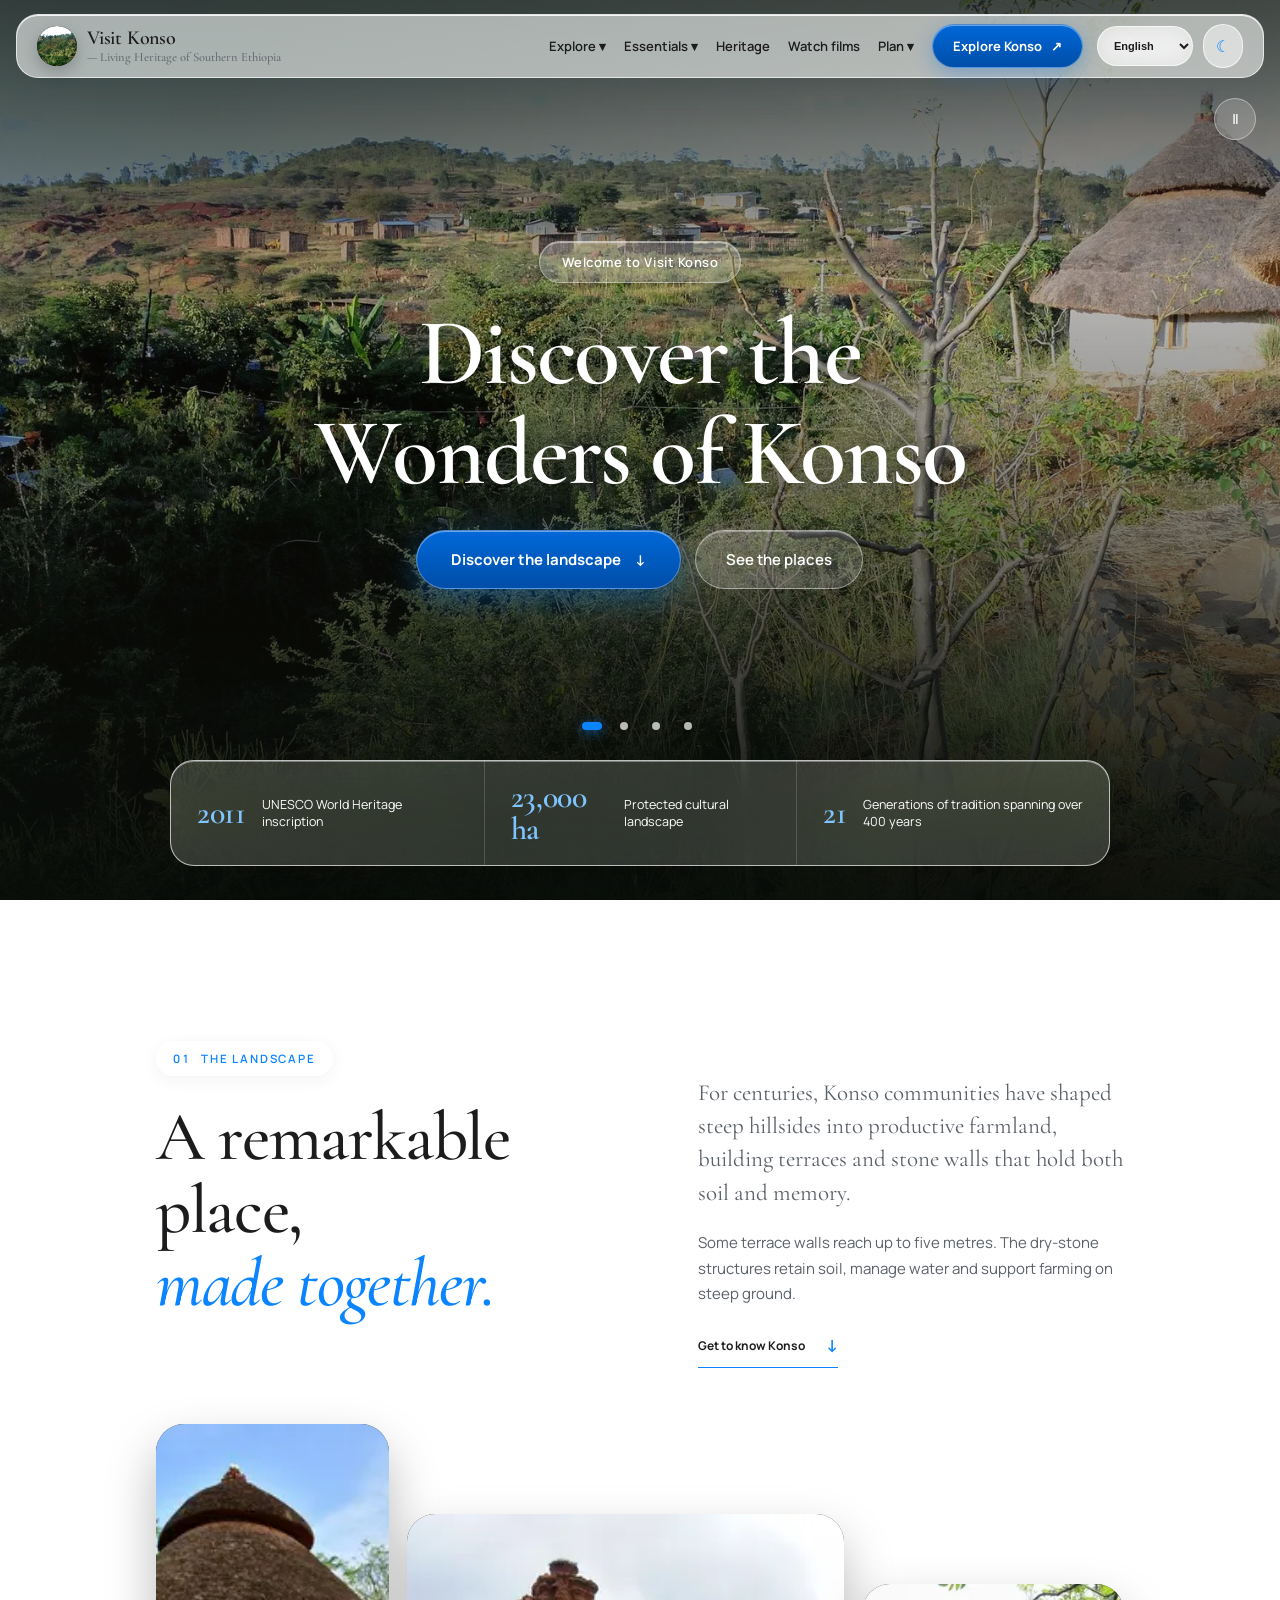
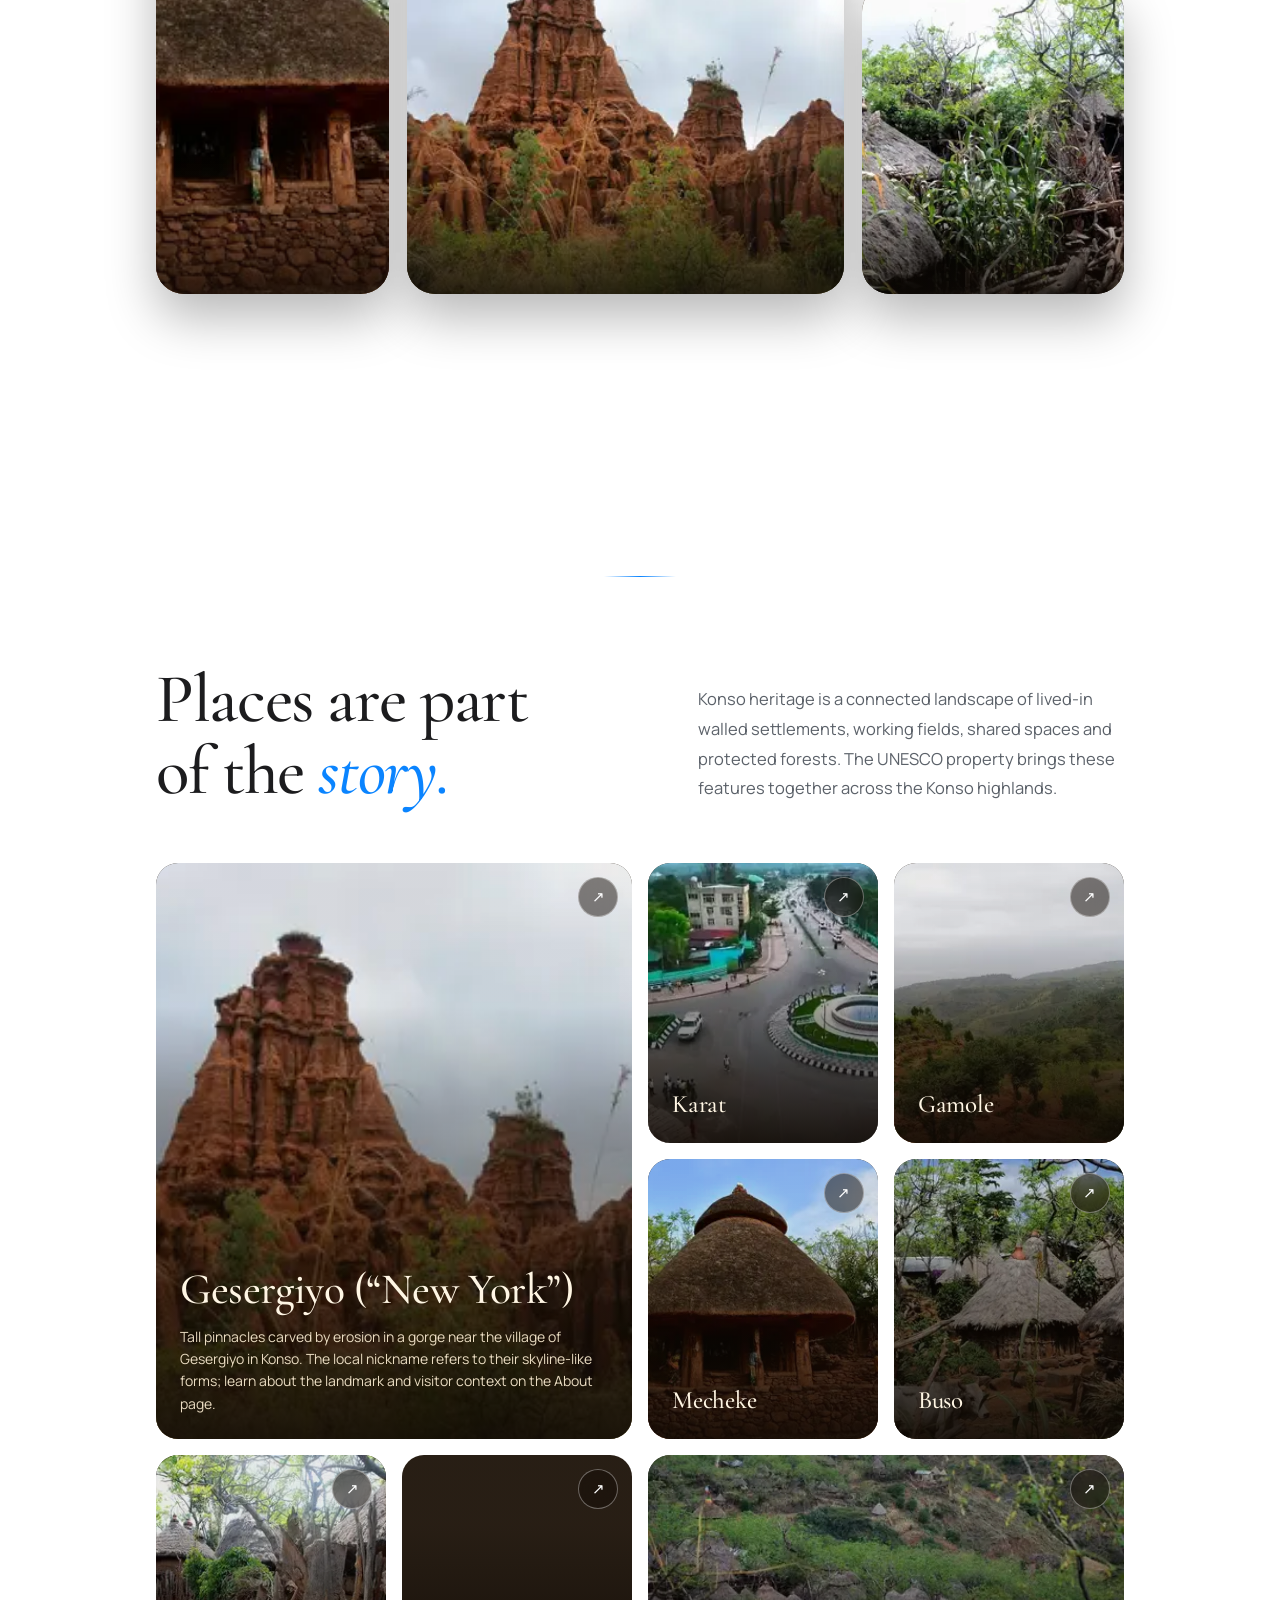
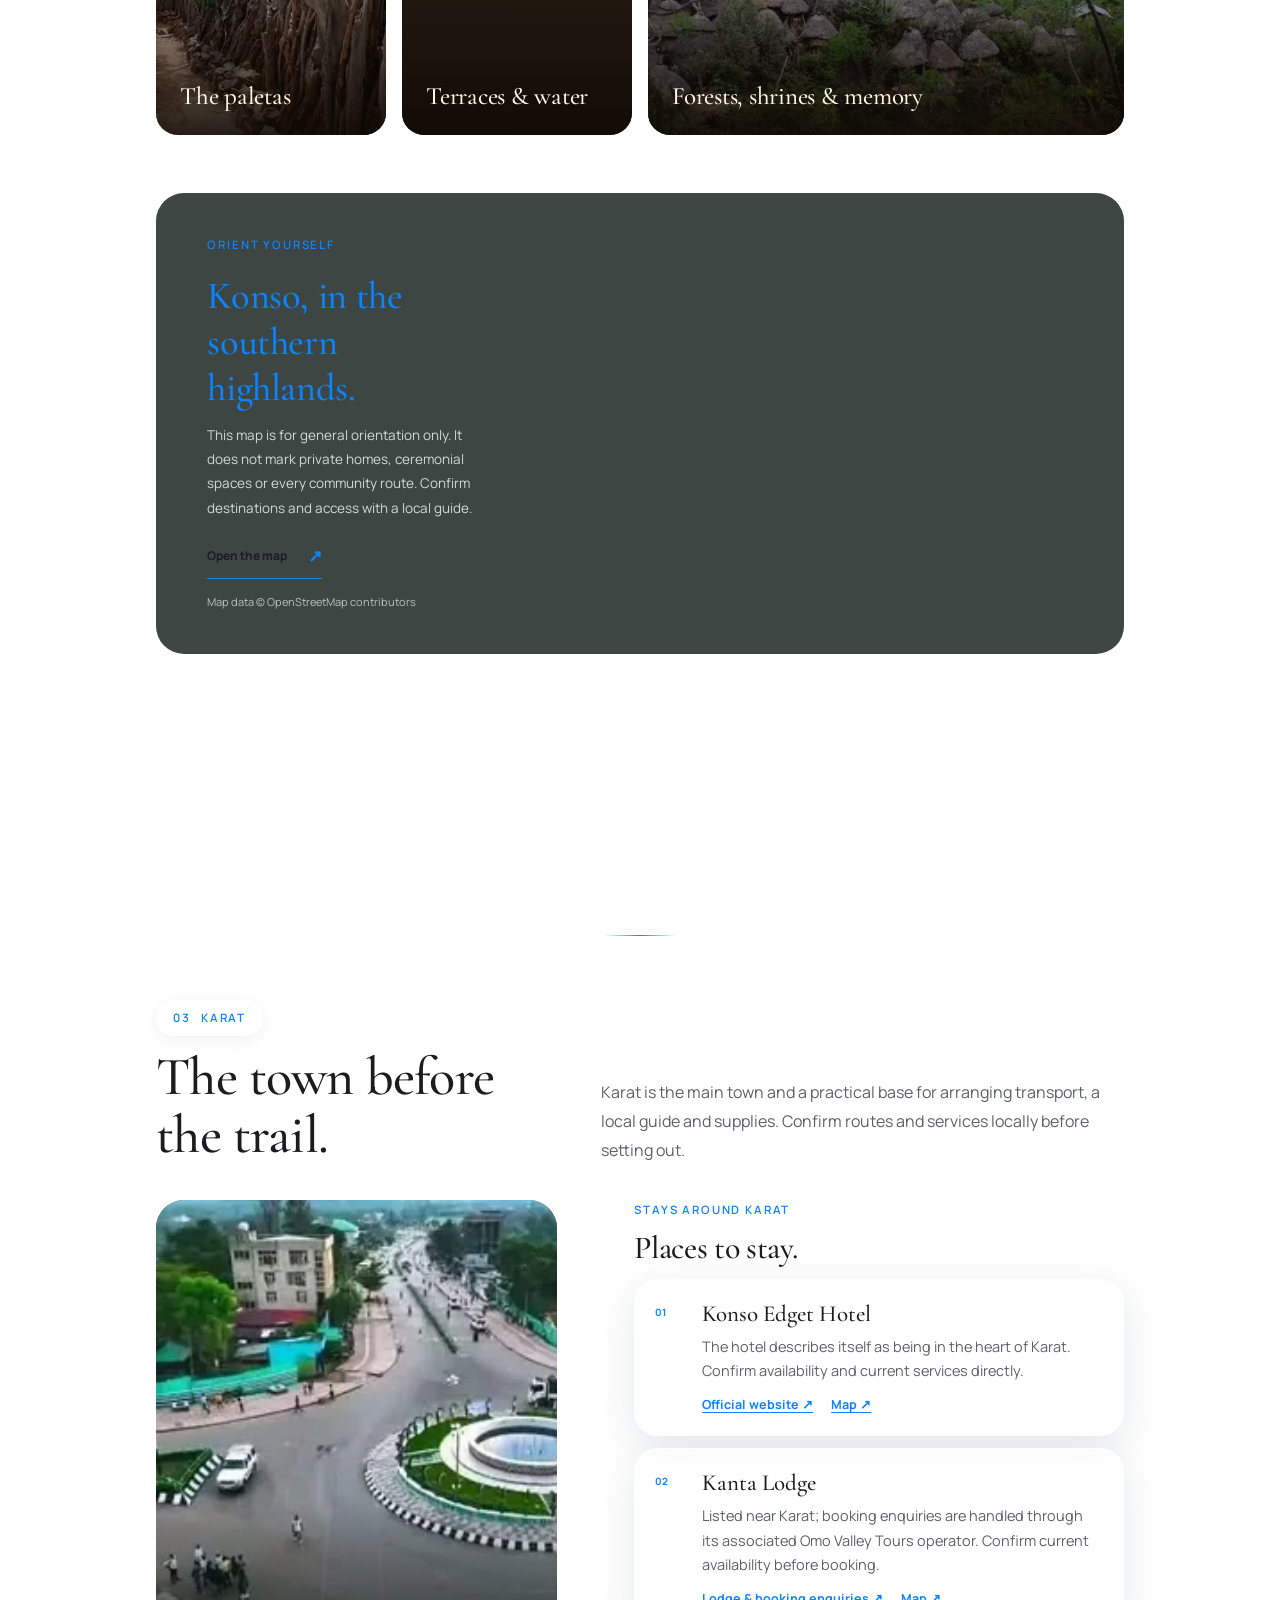
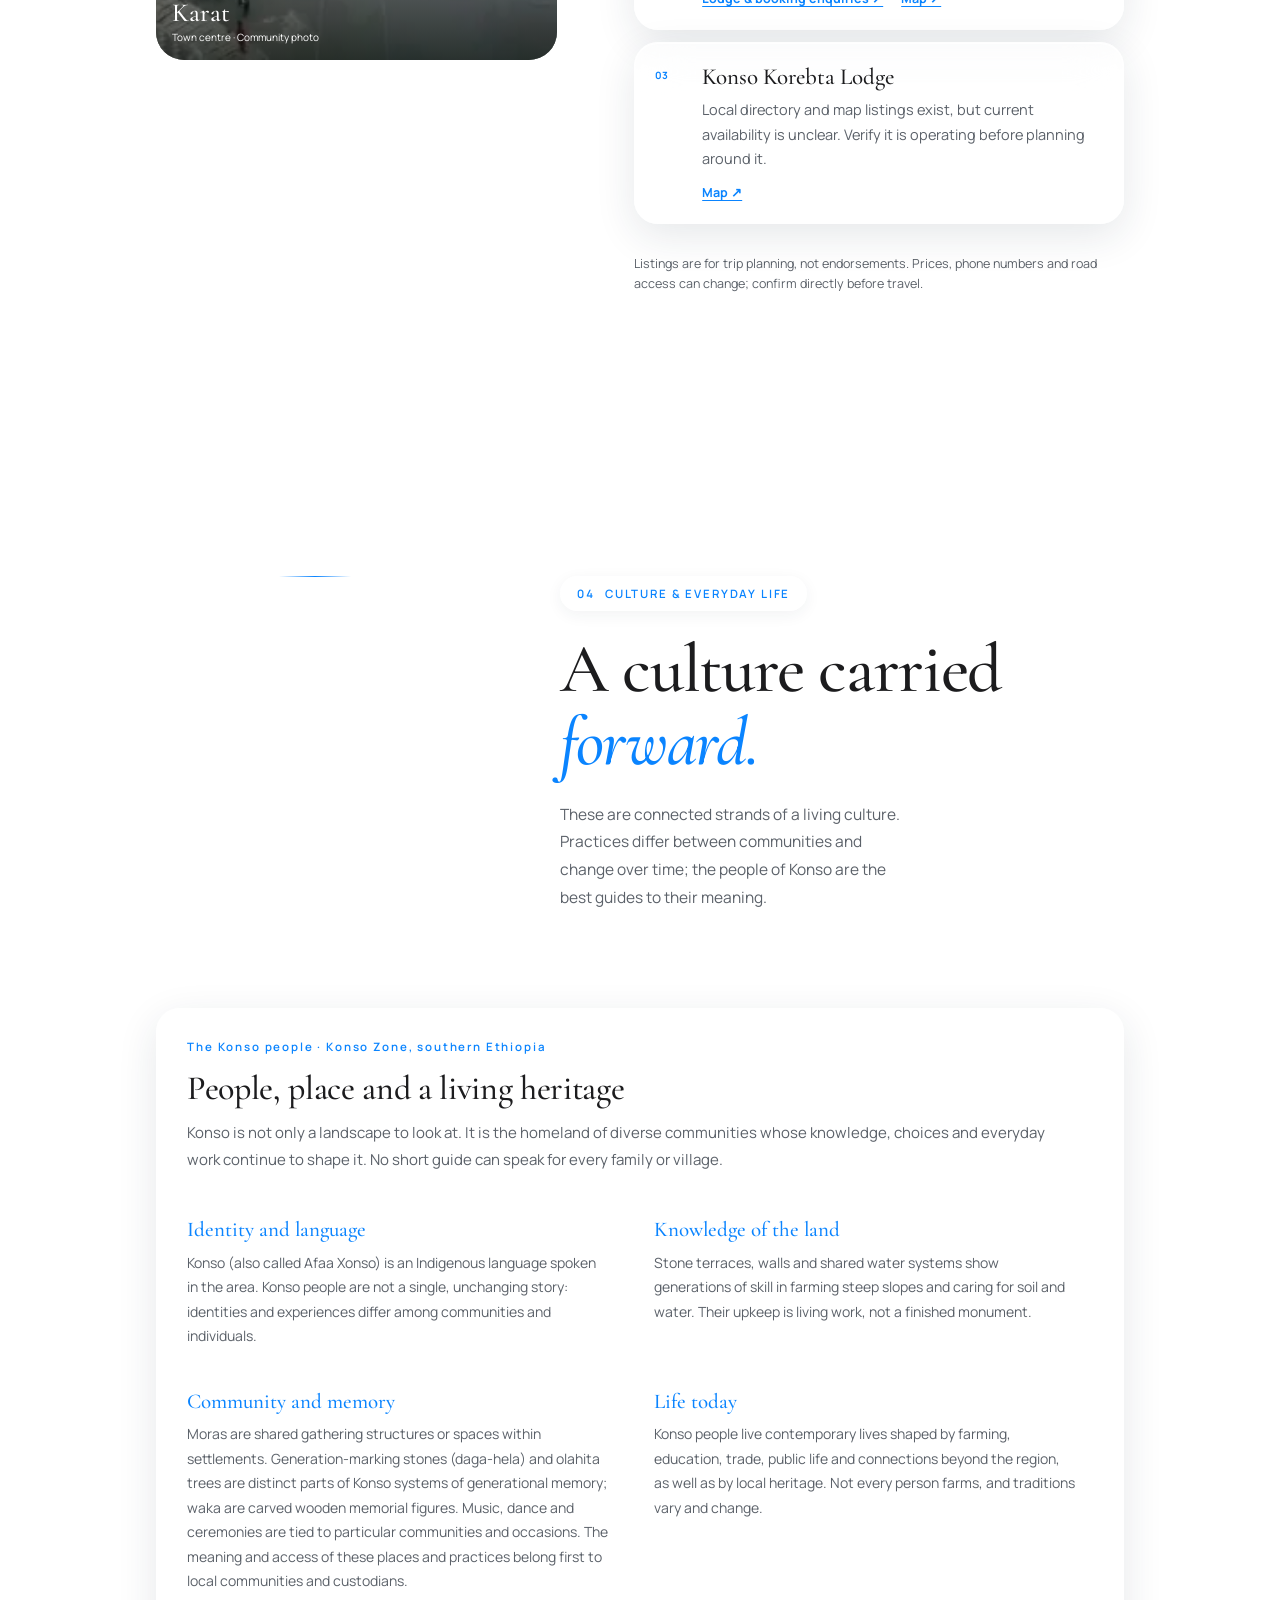
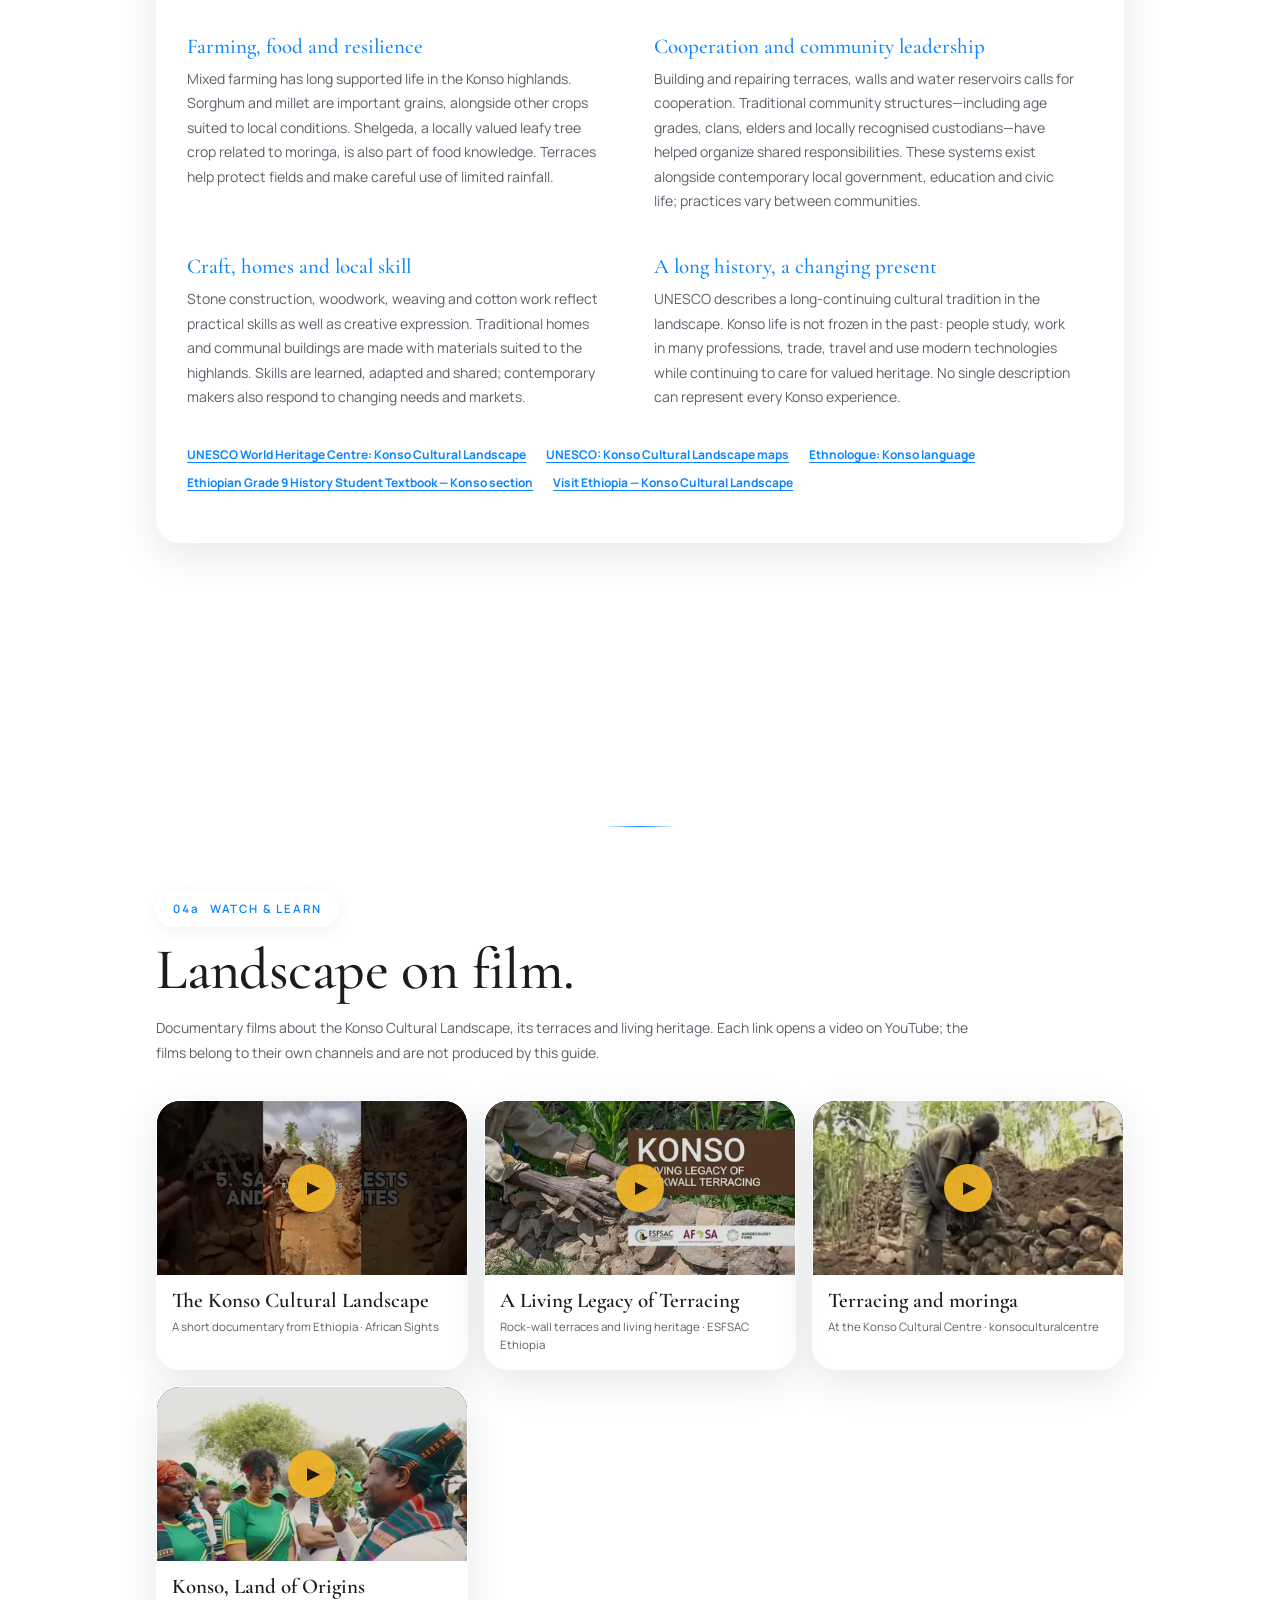
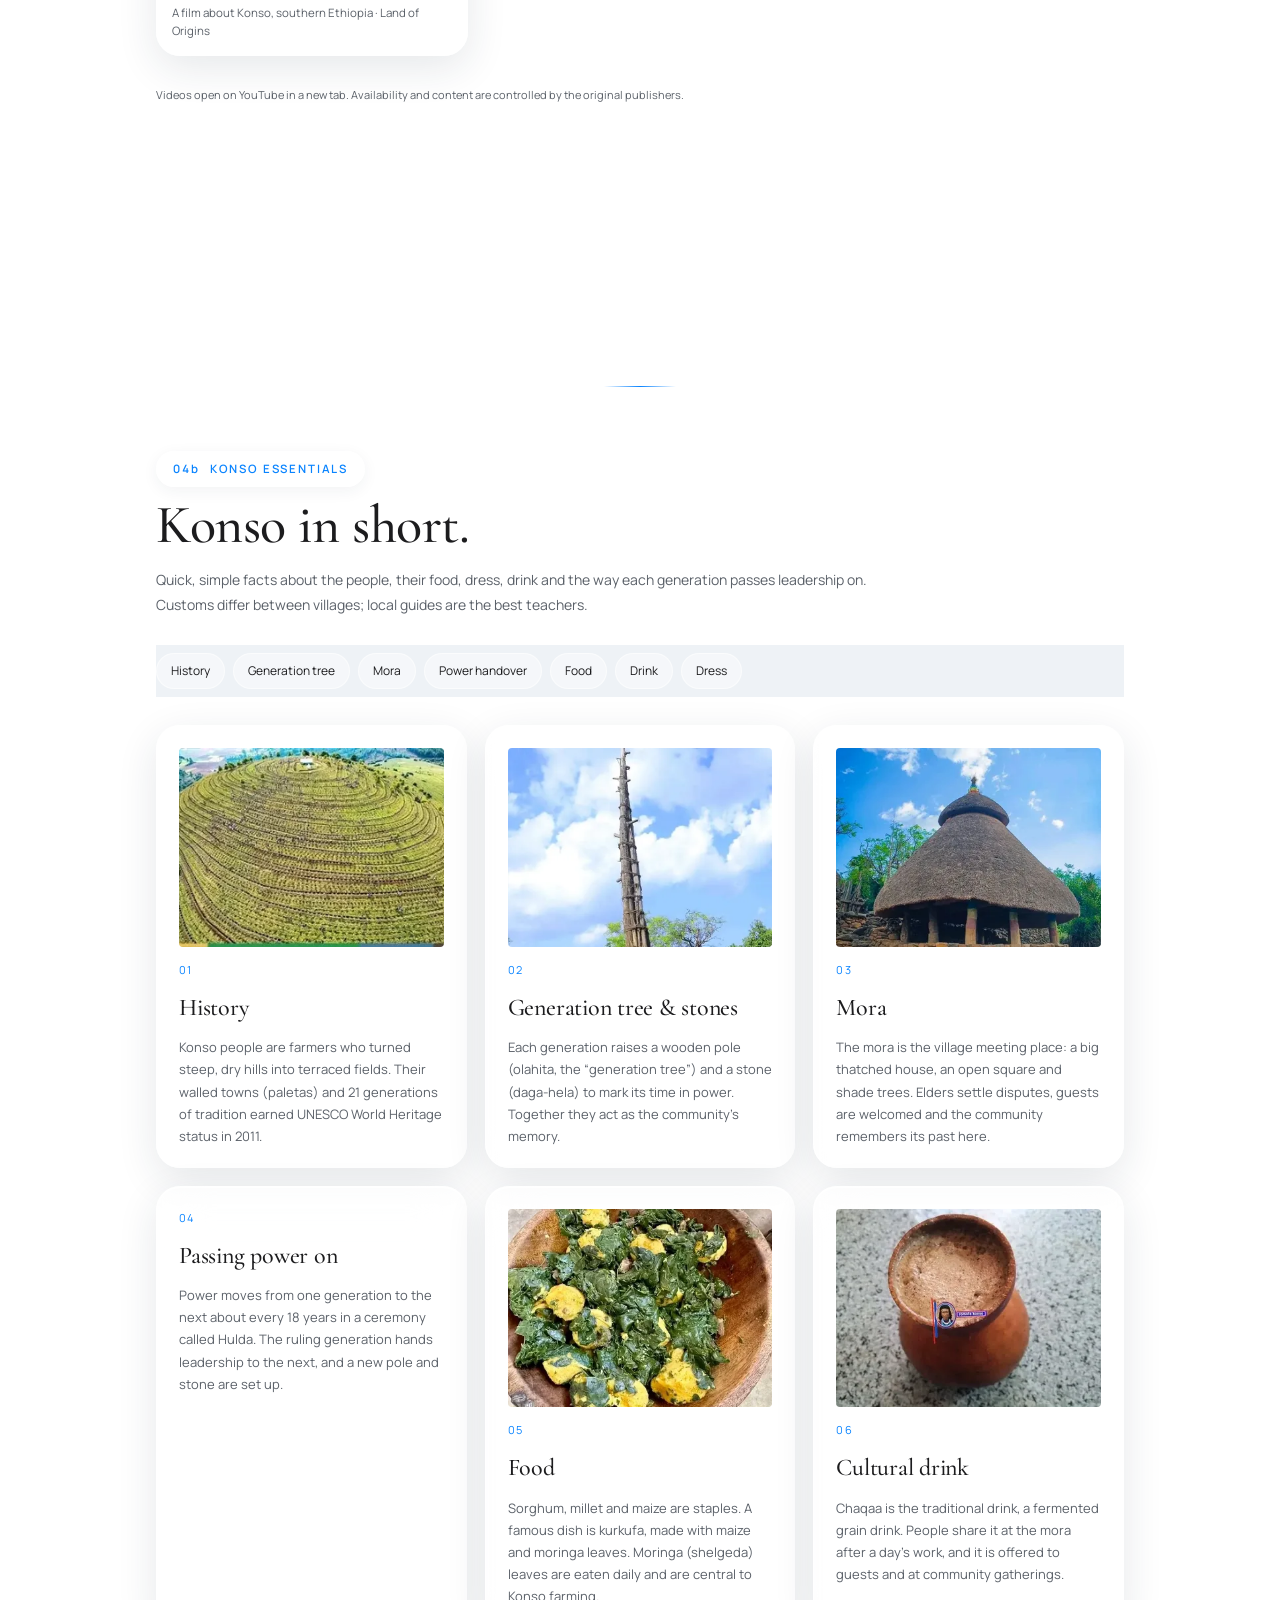
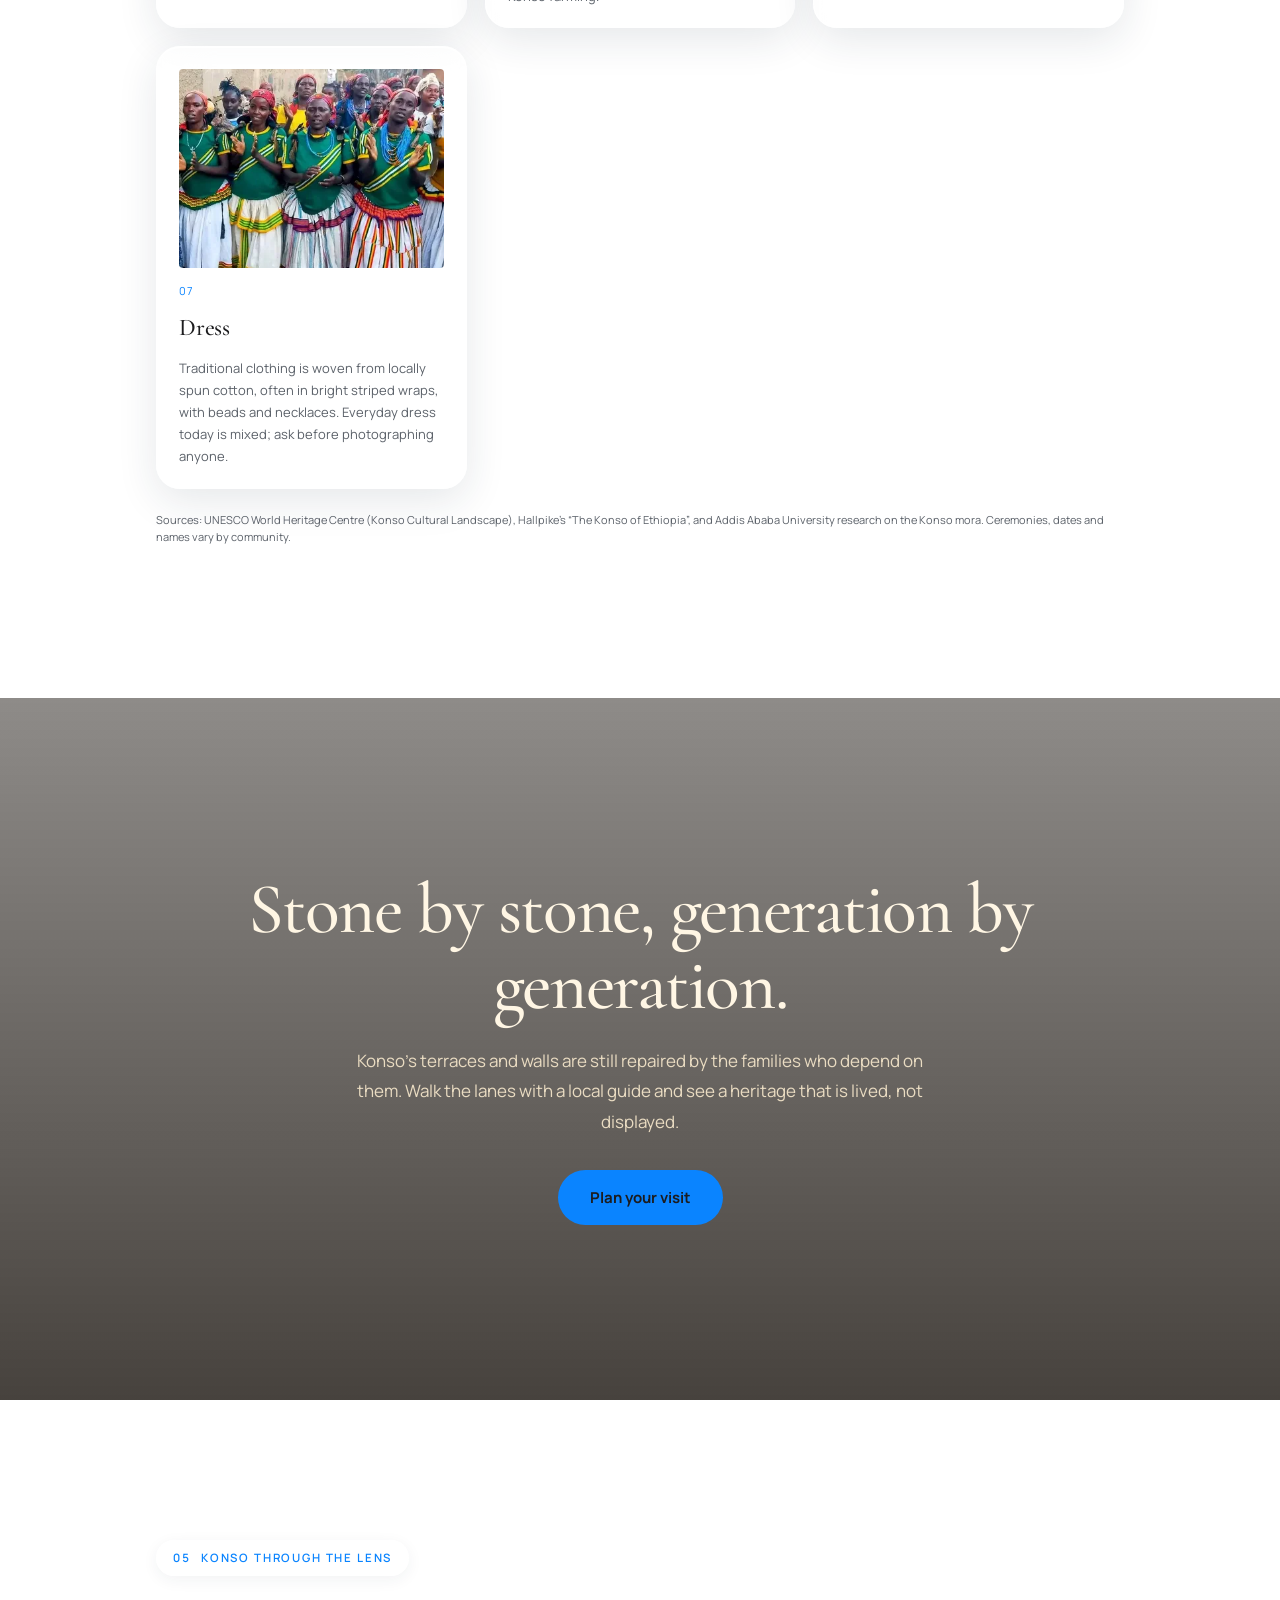
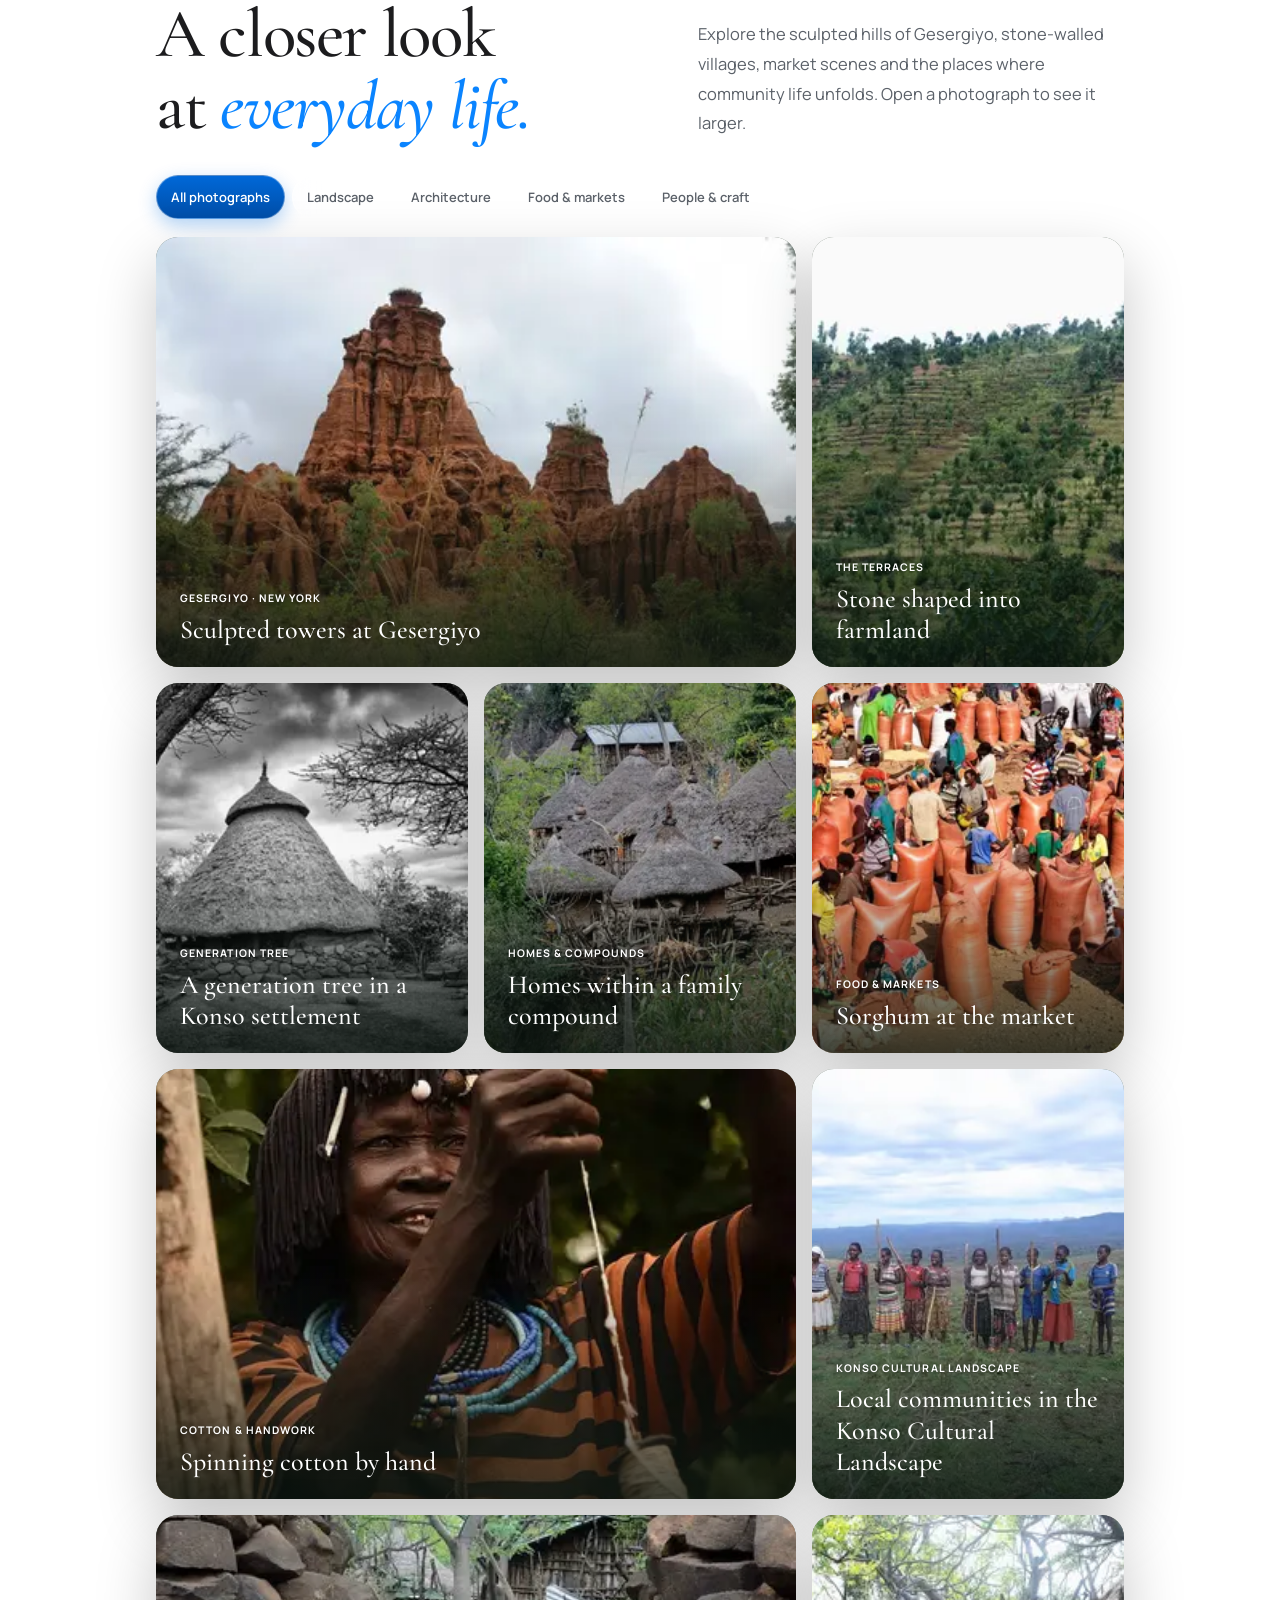
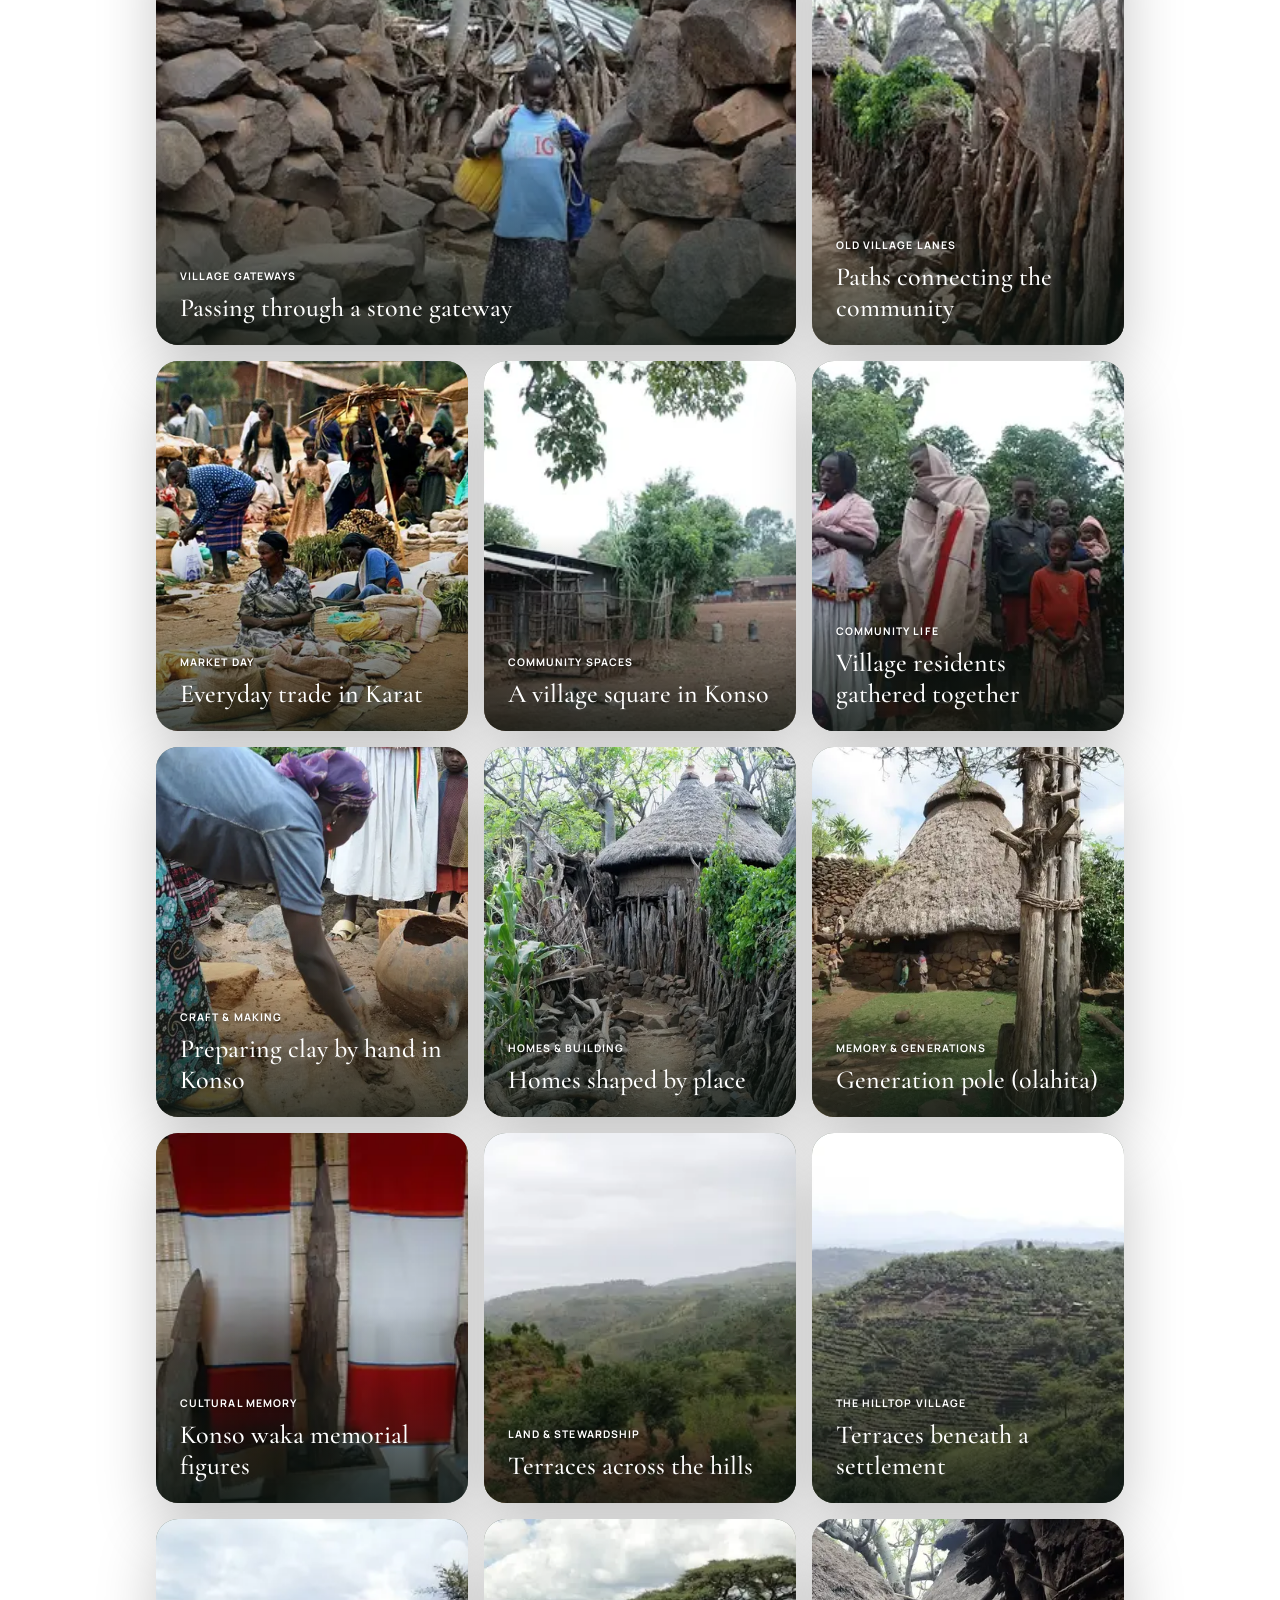
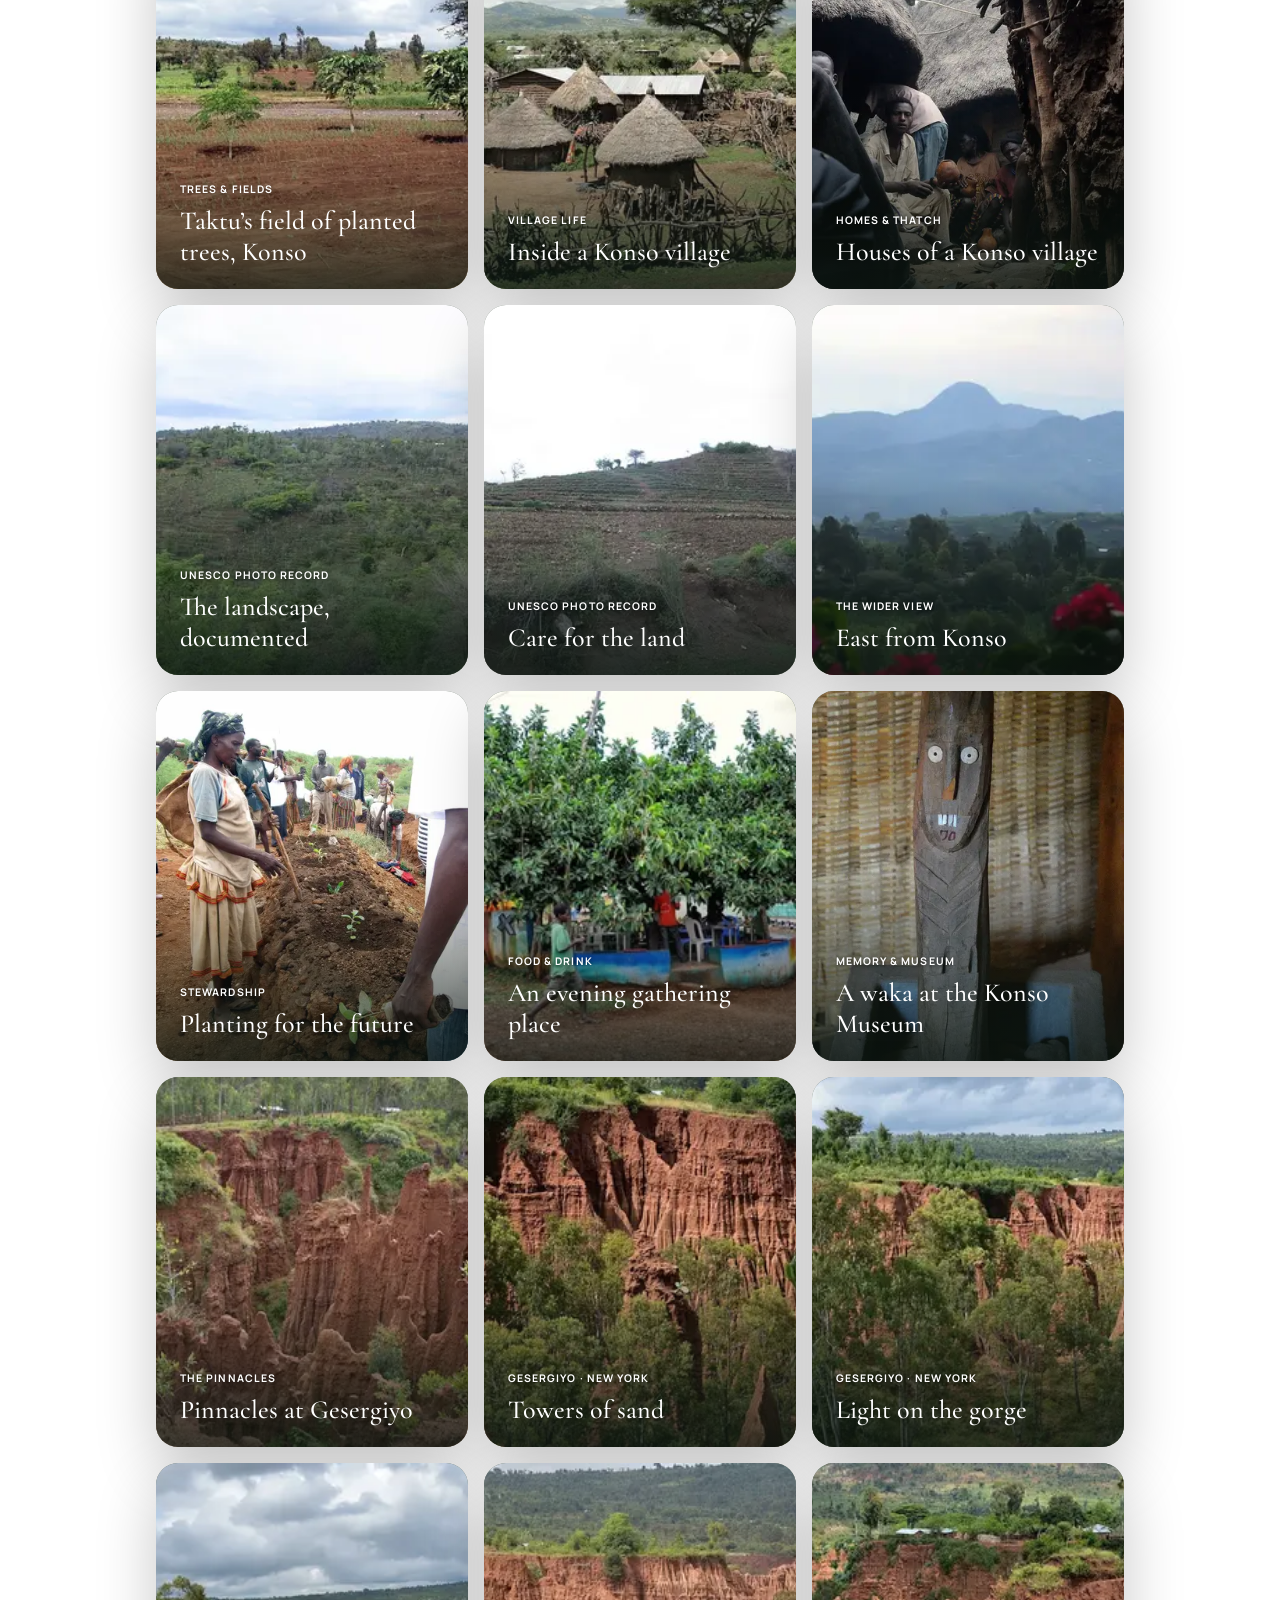
==== commit af8b41eb: "Fix oversized thumbnails and replace Gesergiyo hero with Konso focus" ====
--- a/index.html
+++ b/index.html
@@ -22,13 +22,13 @@
     <link href="https://fonts.googleapis.com/css2?family=Cormorant+Garamond:ital,wght@0,500;0,600;0,700;1,500;1,600&family=Manrope:wght@400;500;600;700&family=Noto+Sans+Ethiopic:wght@400;500;600;700&family=Noto+Serif+Ethiopic:wght@500;600;700&display=swap" rel="stylesheet" media="print" onload="this.media='all'">
     <noscript><link href="https://fonts.googleapis.com/css2?family=Cormorant+Garamond:ital,wght@0,500;0,600;0,700;1,500;1,600&family=Manrope:wght@400;500;600;700&family=Noto+Sans+Ethiopic:wght@400;500;600;700&family=Noto+Serif+Ethiopic:wght@500;600;700&display=swap" rel="stylesheet"></noscript>
     <link rel="preload" as="image" fetchpriority="high" href="images/commons/commons-panoramic-view-of-a-konso-village-jpg-39dabb84-1024.webp" imagesrcset="images/commons/commons-panoramic-view-of-a-konso-village-jpg-39dabb84-480.webp 480w, images/commons/commons-panoramic-view-of-a-konso-village-jpg-39dabb84-720.webp 720w, images/commons/commons-panoramic-view-of-a-konso-village-jpg-39dabb84-1024.webp 1024w, images/commons/commons-panoramic-view-of-a-konso-village-jpg-39dabb84-1200.webp 1200w, images/commons/commons-panoramic-view-of-a-konso-village-jpg-39dabb84.webp 1600w" imagesizes="100vw">
-    <link rel="stylesheet" href="styles.css?v=20261120z">
-    <script src="app.js?v=20261120z" defer></script>
-    <script src="om.js?v=20261120z" defer></script>
-    <script src="enhancements.js?v=20261120z" defer></script>
-    <script src="essentials.js?v=20261120z" defer></script>
+    <link rel="stylesheet" href="styles.css?v=20261121a">
+    <script src="app.js?v=20261121a" defer></script>
+    <script src="om.js?v=20261121a" defer></script>
+    <script src="enhancements.js?v=20261121a" defer></script>
+    <script src="essentials.js?v=20261121a" defer></script>
     <script src="adsense.js?v=20261117c" defer></script>
-    <script src="pwa-register.js?v=20261120z" defer></script>
+    <script src="pwa-register.js?v=20261121a" defer></script>
   </head>
   <body>
     <header class="site-header">
--- a/styles.css
+++ b/styles.css
@@ -1116,13 +1116,13 @@
 .karat-gallery h3 { margin: 0 0 14px; font-family: var(--serif); font-size: clamp(30px, 4vw, 44px); font-weight: 500; }
 .karat-gallery-row { display: grid; grid-template-columns: repeat(3, minmax(0, 1fr)); gap: 14px; }
 .karat-gallery figure { margin: 0; overflow: hidden; border-radius: 5px; background: var(--paper); border: 1px solid var(--line); }
-.karat-gallery img { display: block; width: 100%; aspect-ratio: 4 / 3; object-fit: cover; }
+.karat-gallery img { display: block; width: 100%; height: auto; aspect-ratio: 4 / 3; object-fit: cover; }
 .karat-gallery figcaption { display: flex; flex-direction: column; gap: 4px; padding: 10px 12px 12px; font-size: 12px; }
 .karat-gallery figcaption a { color: var(--muted); font-size: 10.5px; }
 
 html { scroll-behavior: smooth; }
 
-.essential-photo { display: block; width: 100%; aspect-ratio: 4 / 3; margin: 0 0 14px; border-radius: 4px; object-fit: cover; }
+.essential-photo { display: block; width: 100%; height: auto; aspect-ratio: 4 / 3; margin: 0 0 14px; border-radius: 4px; object-fit: cover; }
 .karat-gallery-row { grid-template-columns: repeat(auto-fit, minmax(210px, 1fr)); }
 .karat-gallery figcaption .photo-credit-local { color: var(--muted); }
 
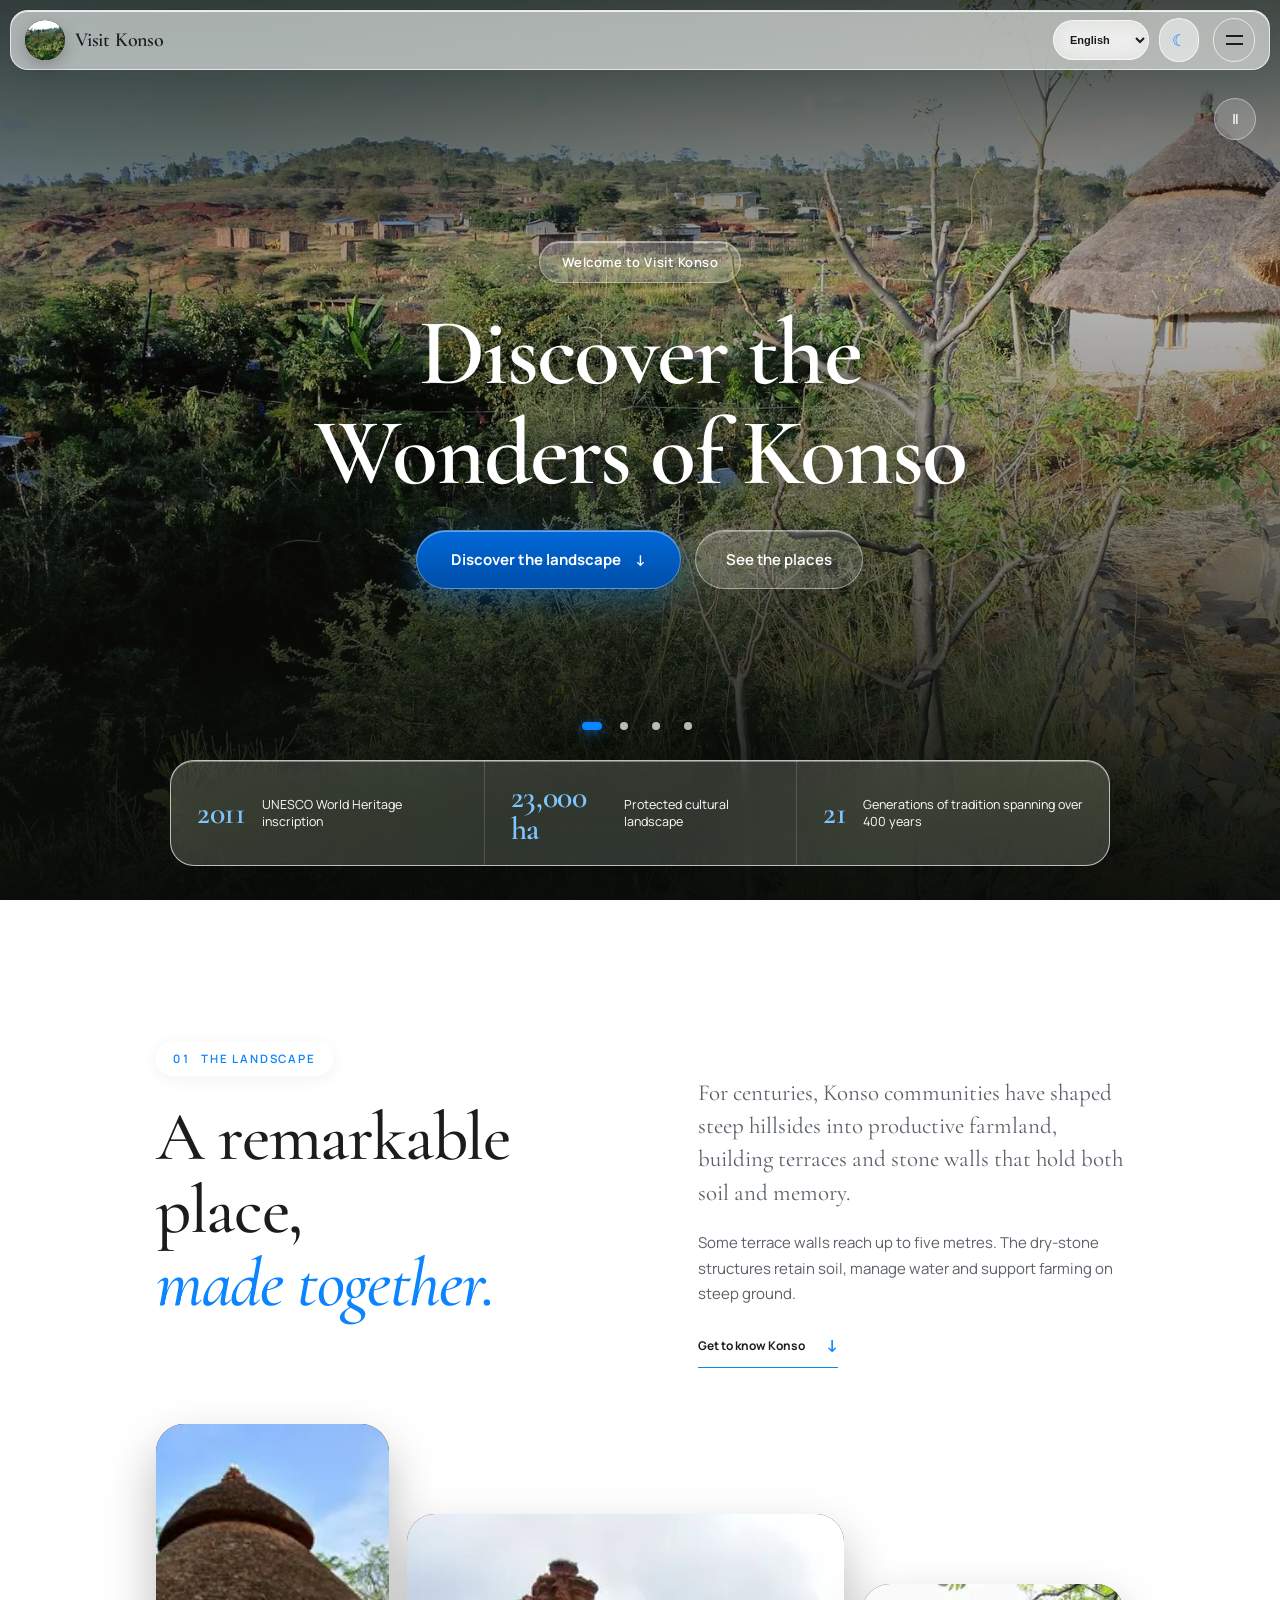
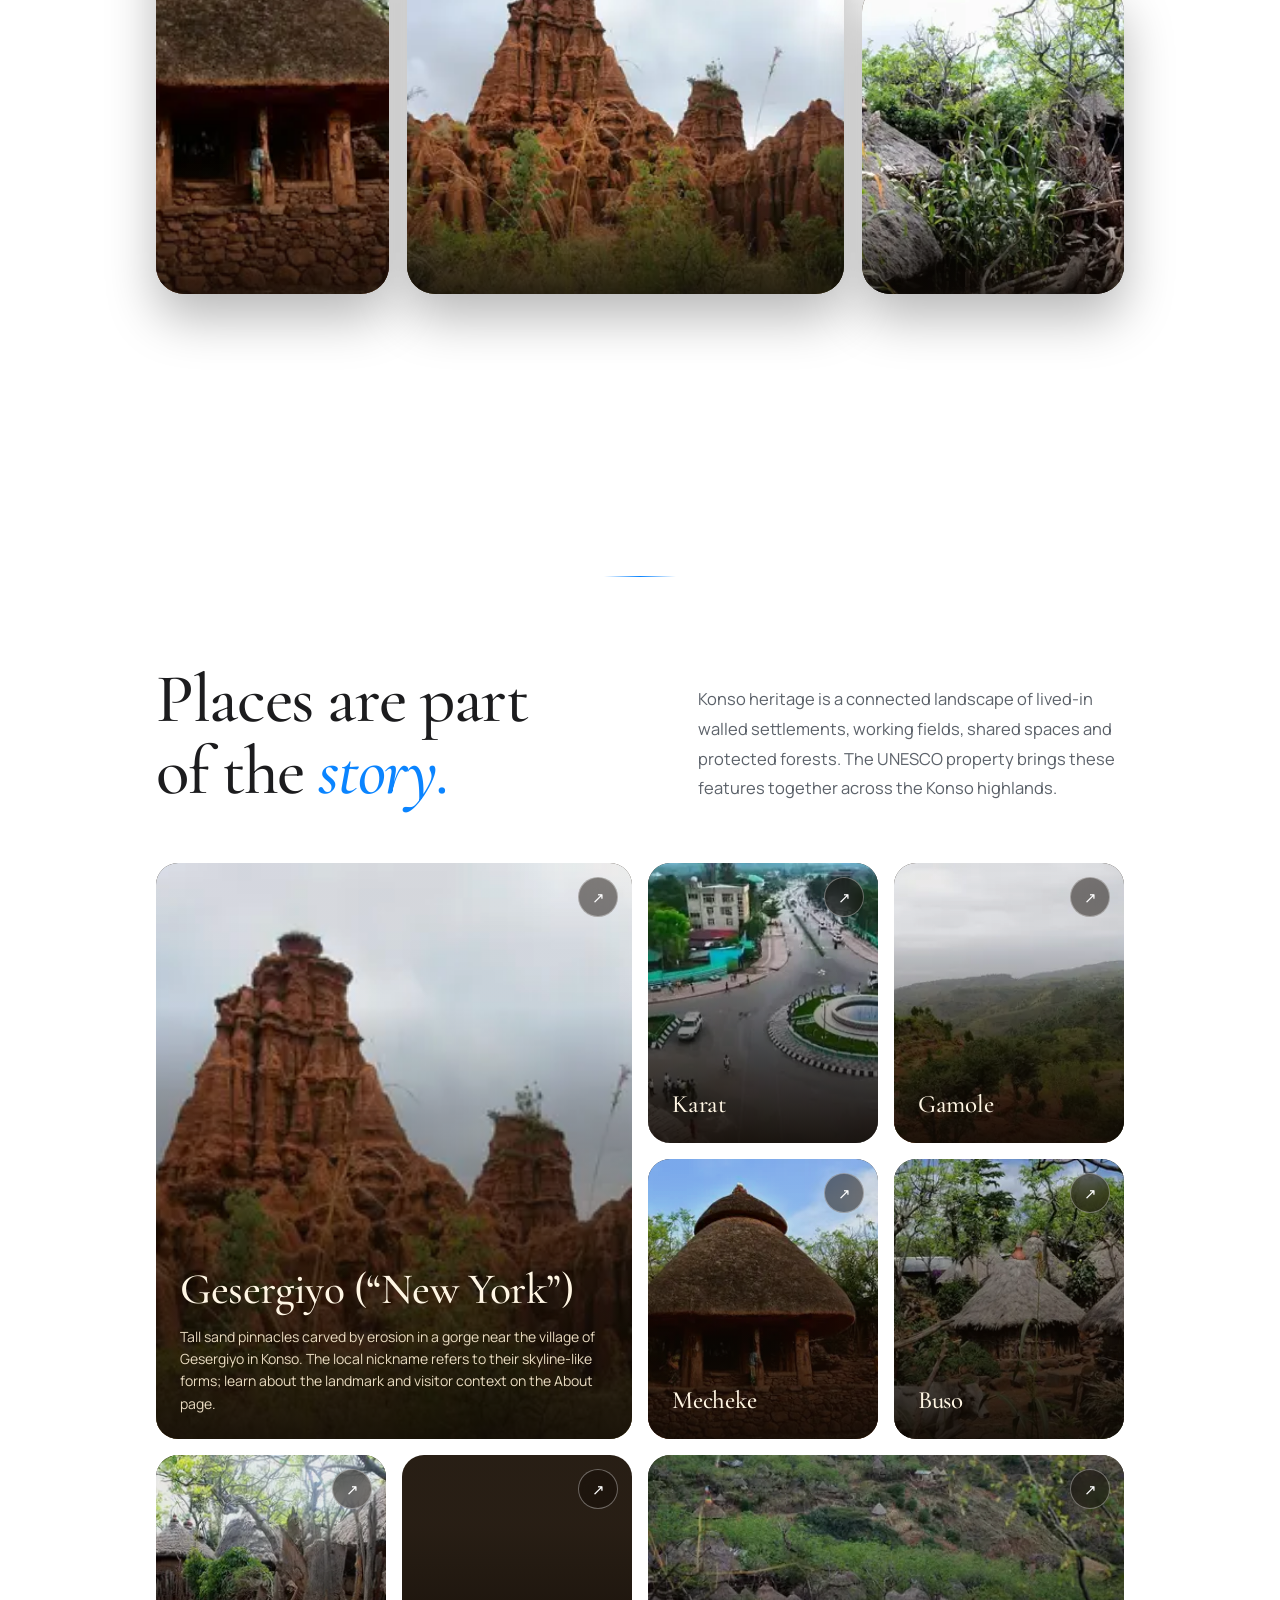
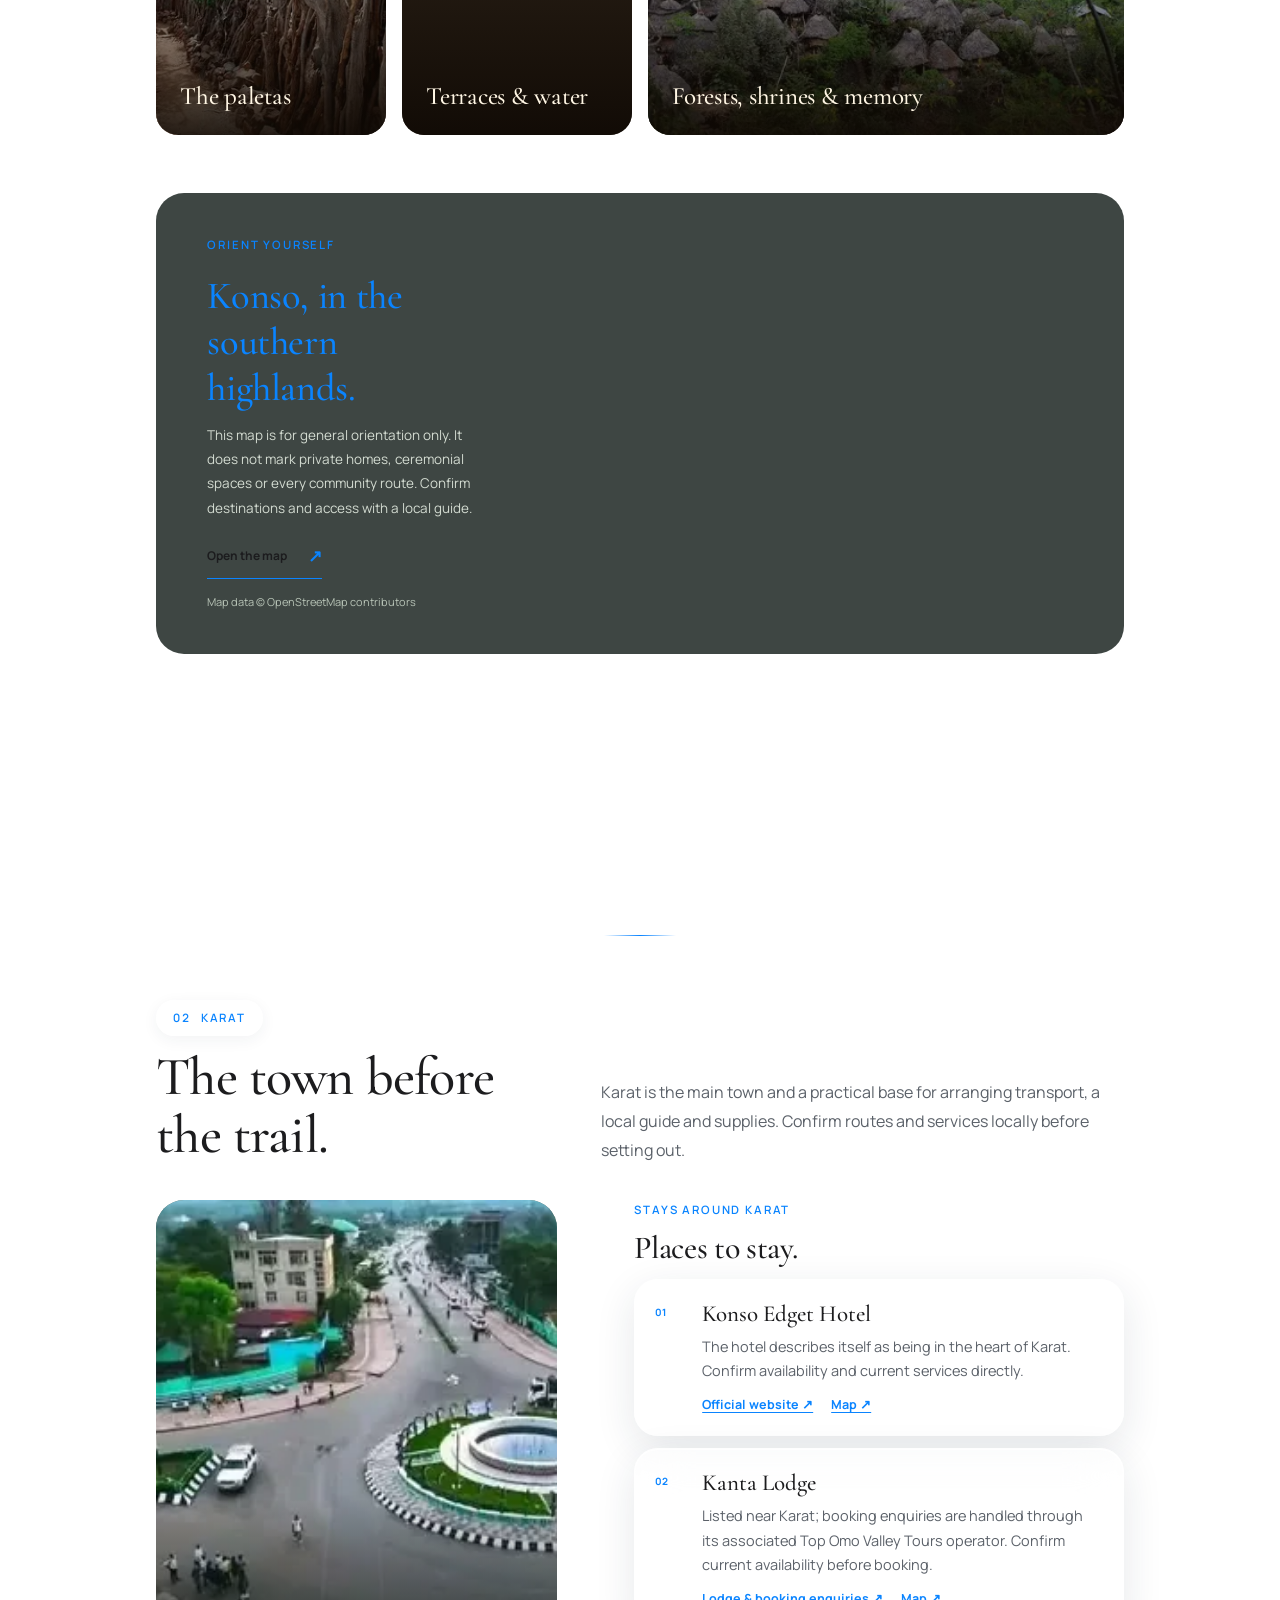
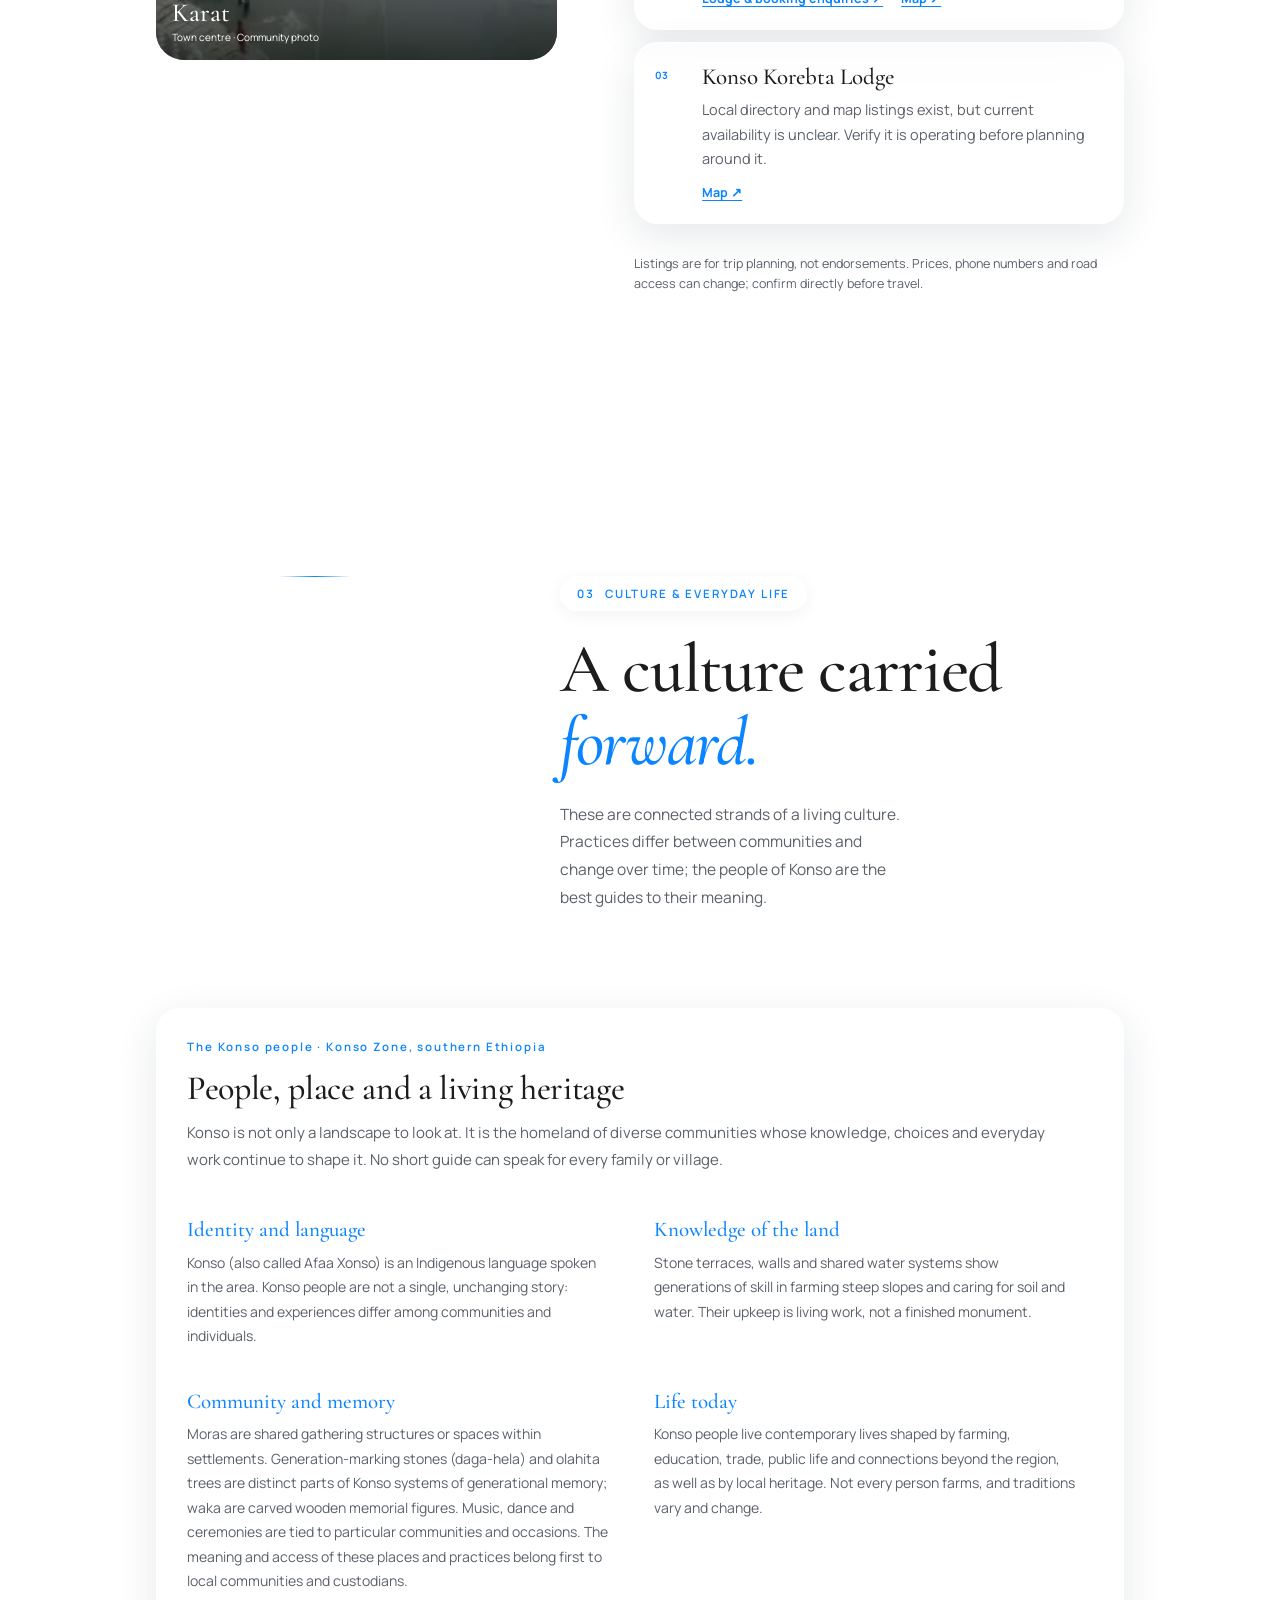
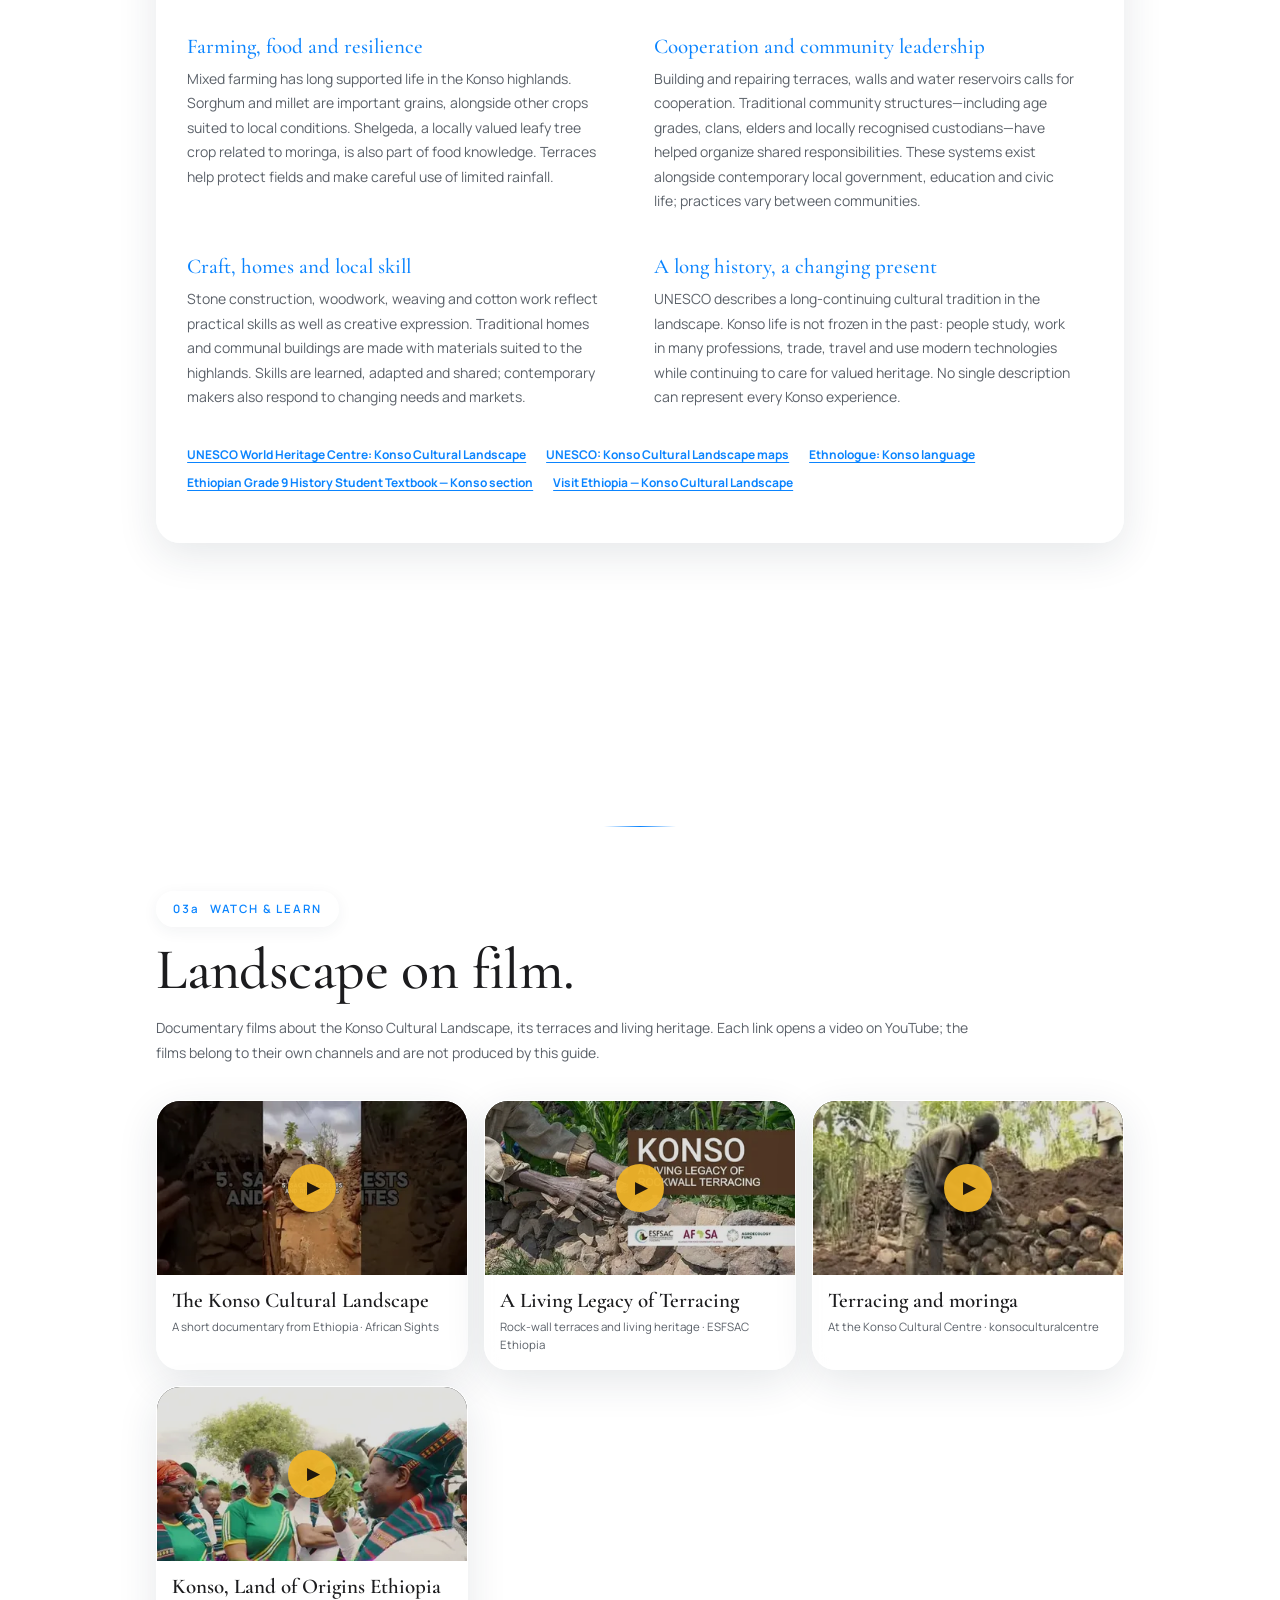
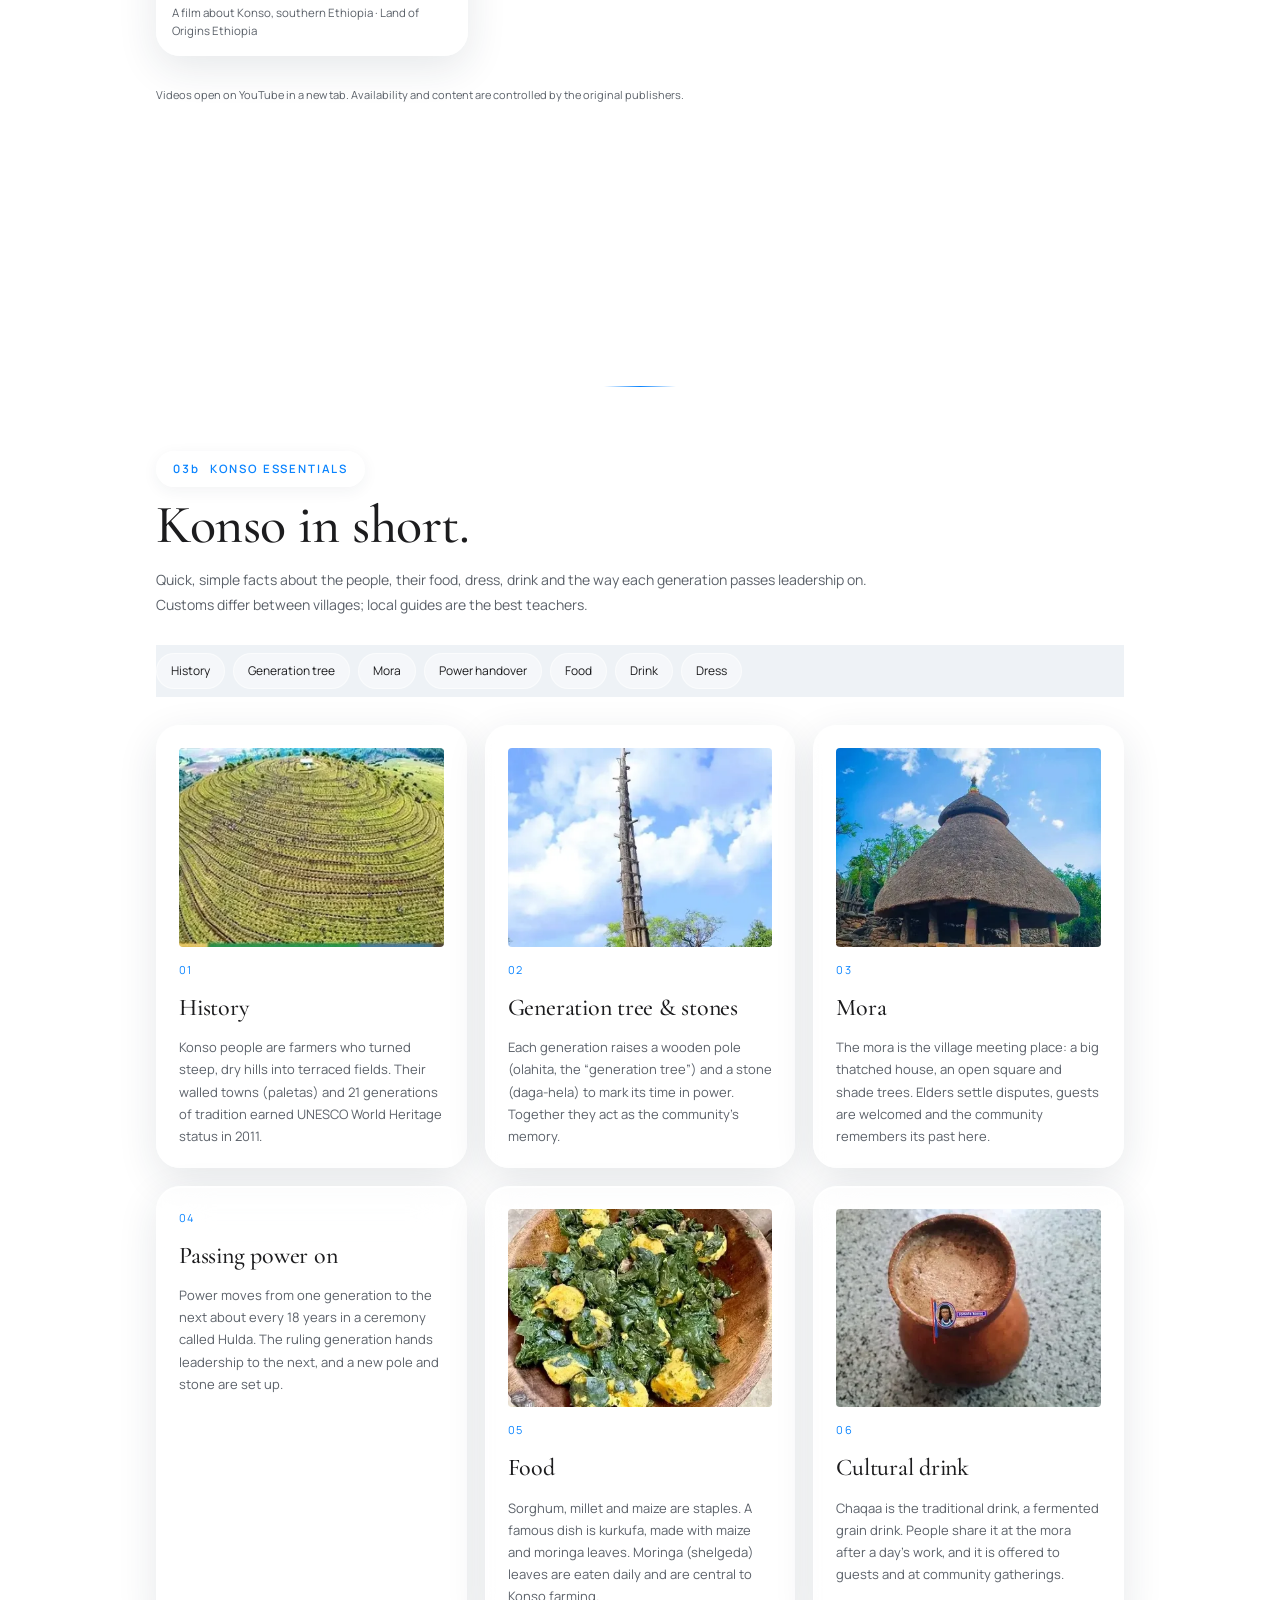
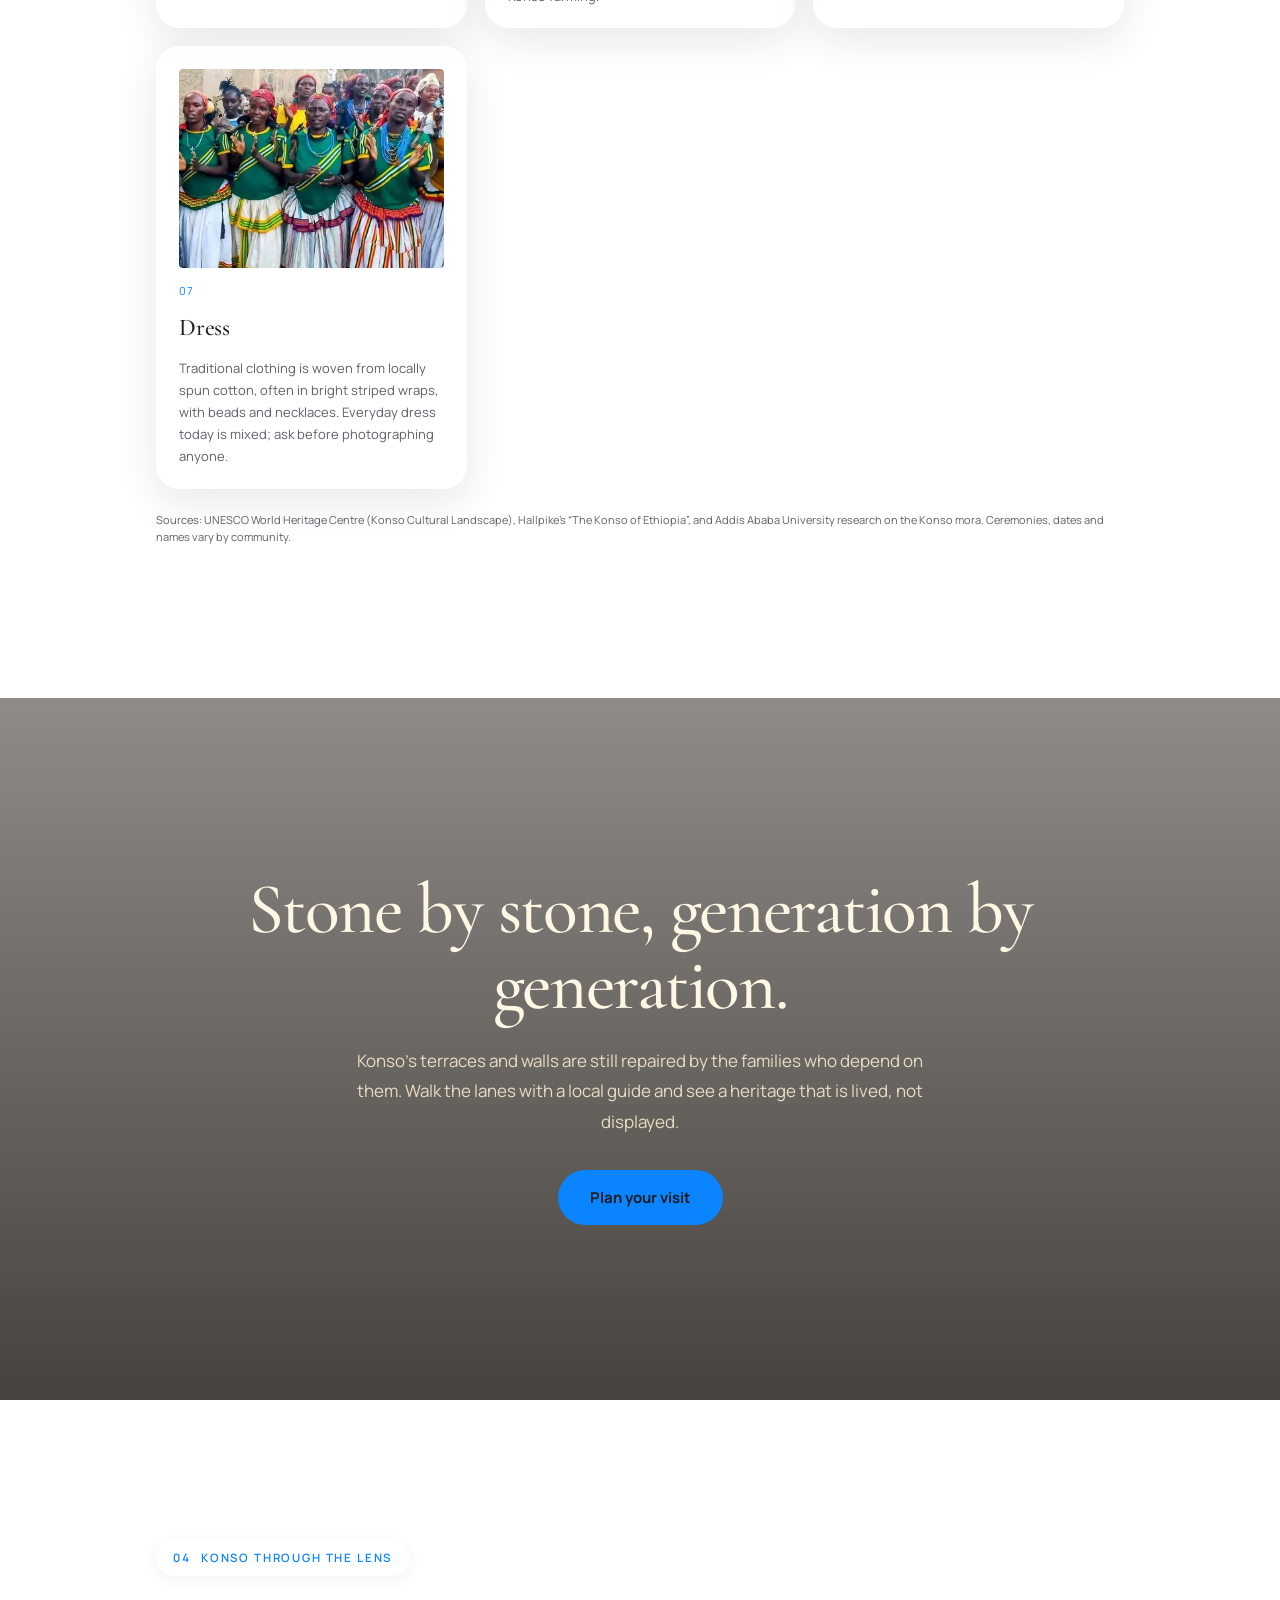
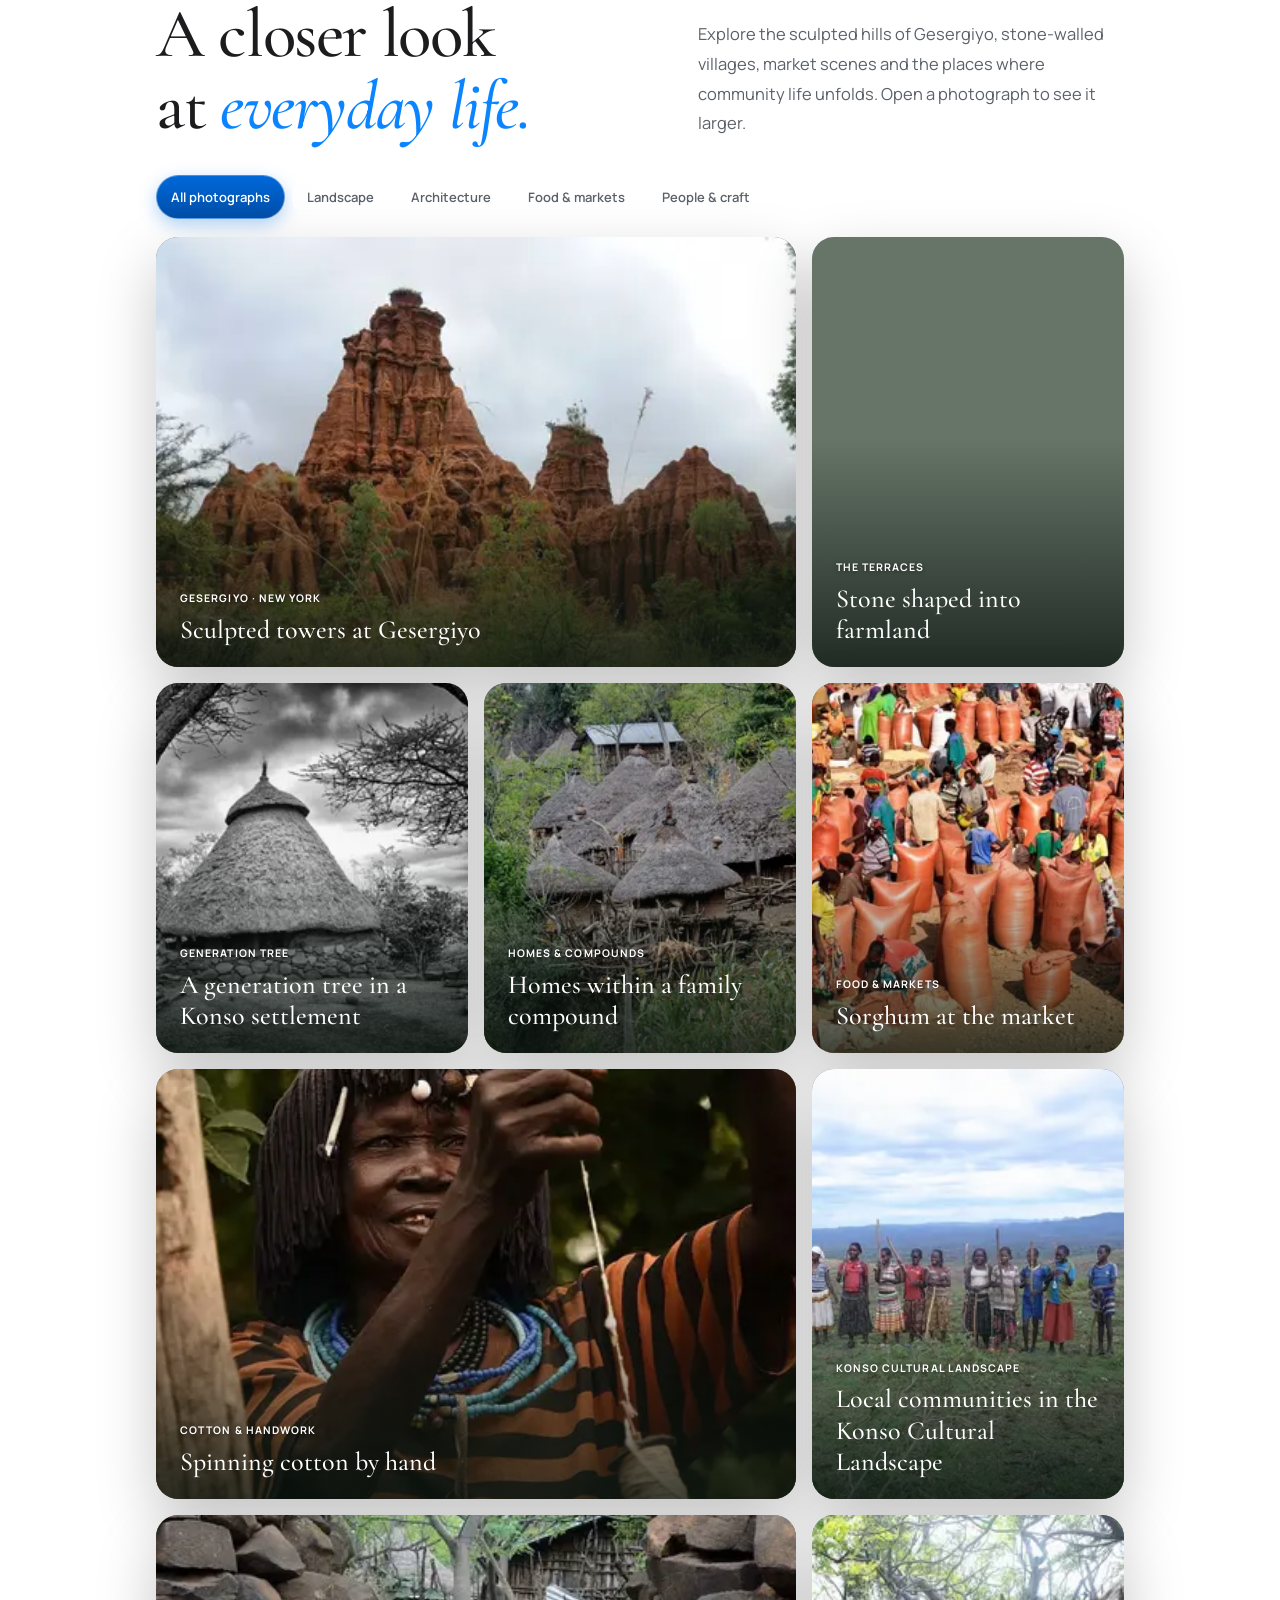
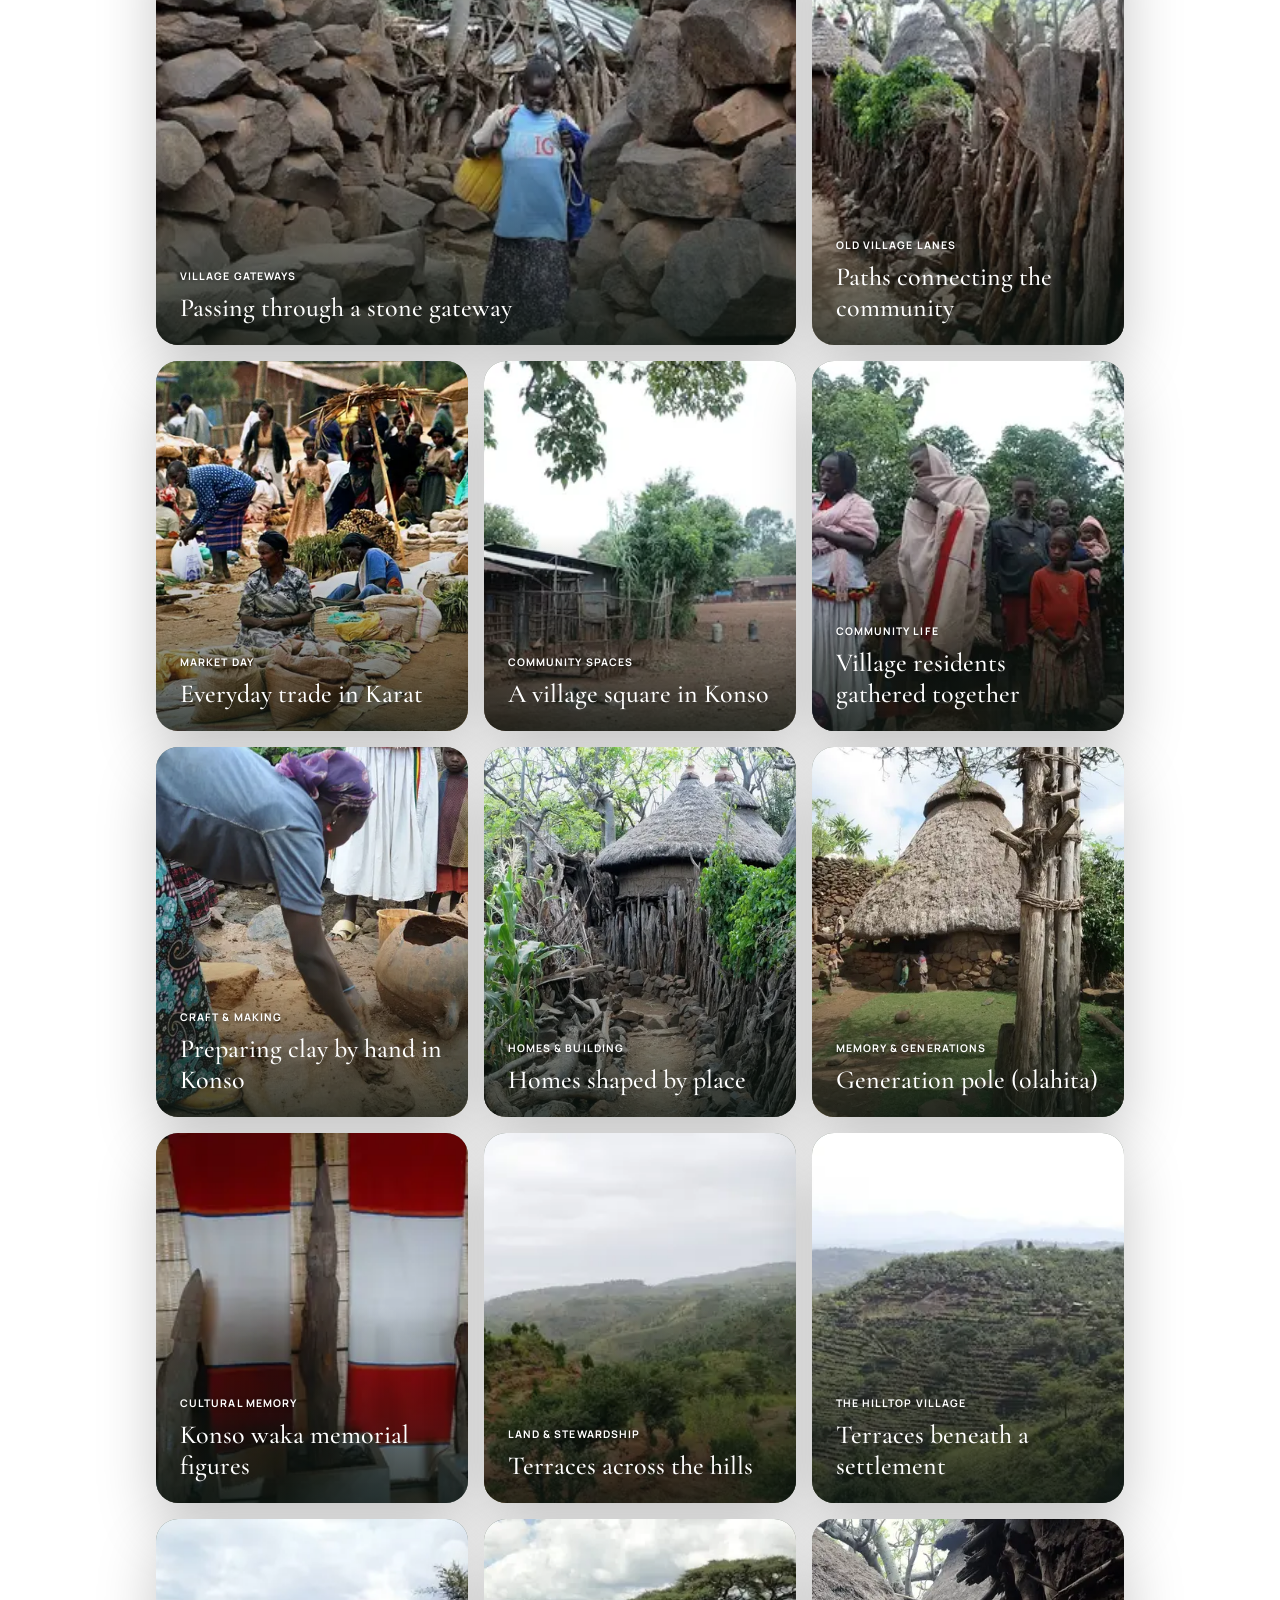
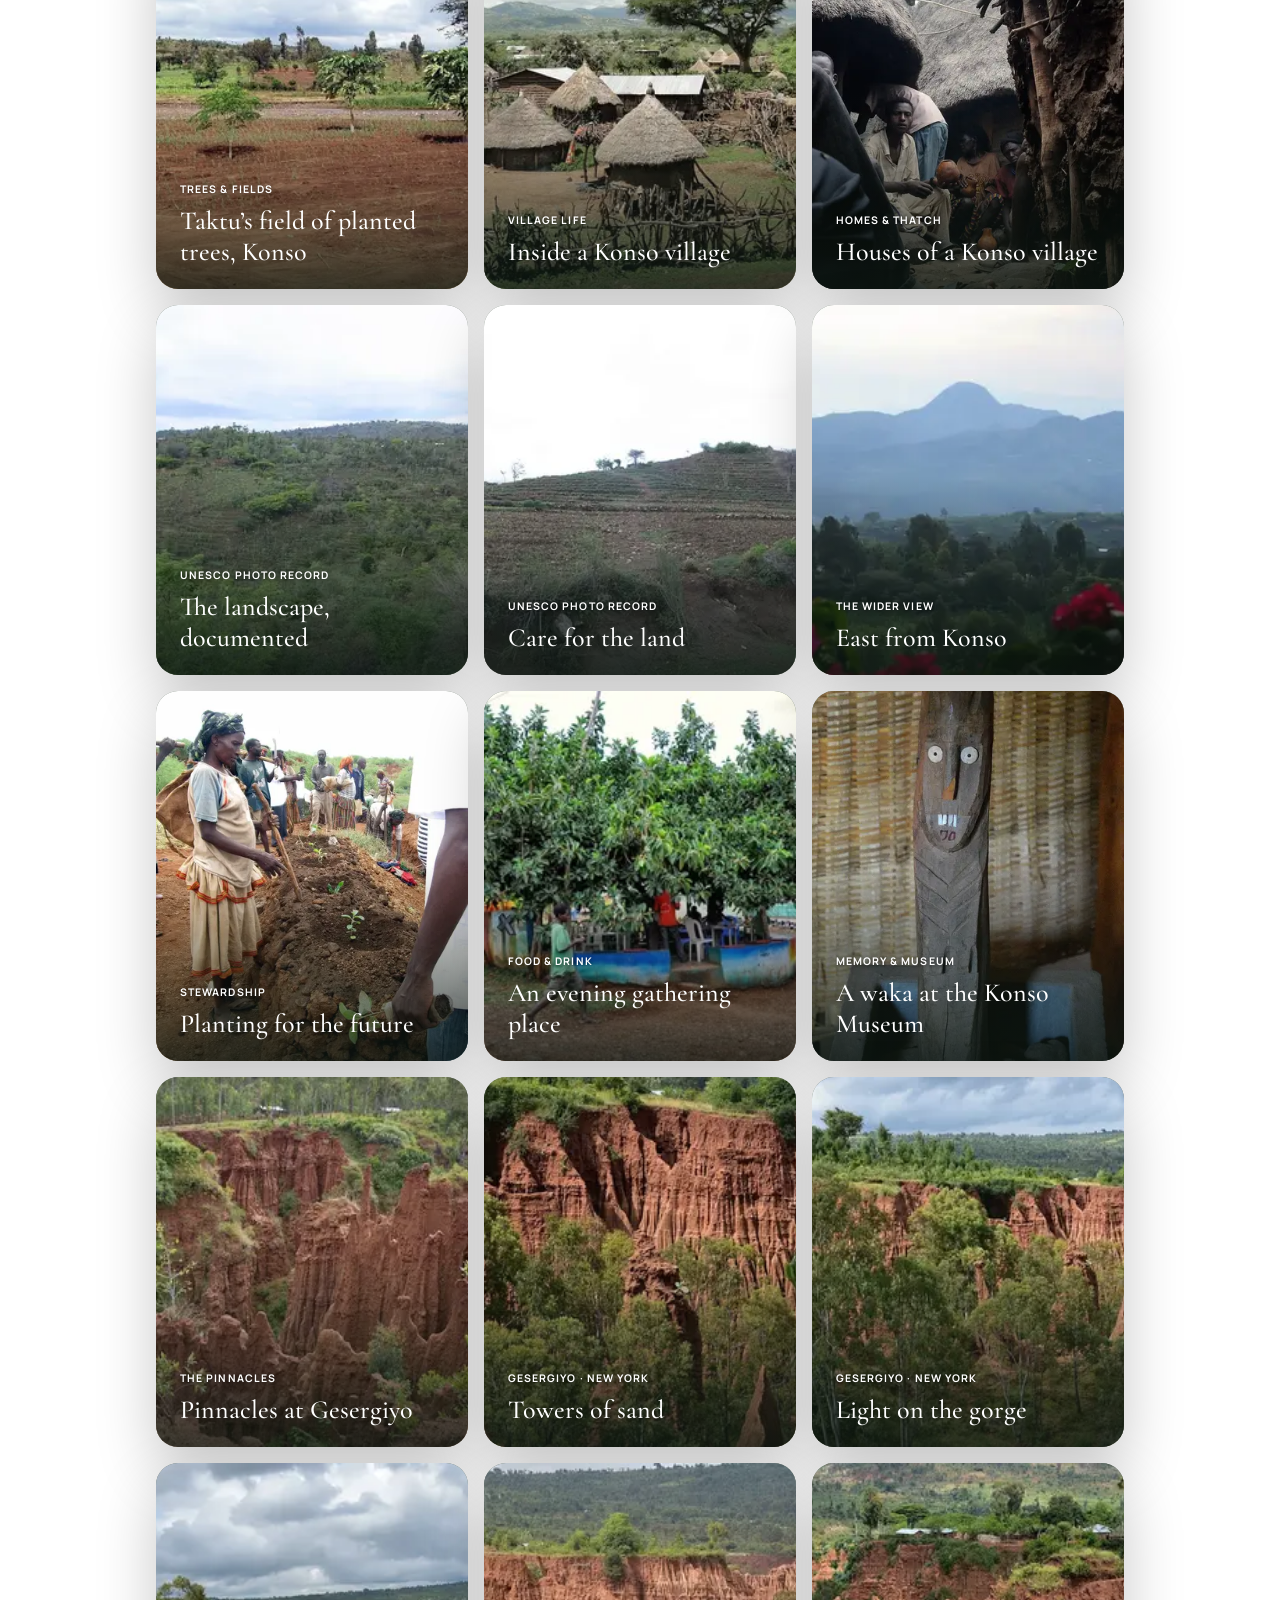
==== commit 56234c1a: "Fix responsive layout, footer styling, and factual copy" ====
--- a/index.html
+++ b/index.html
@@ -22,13 +22,13 @@
     <link href="https://fonts.googleapis.com/css2?family=Cormorant+Garamond:ital,wght@0,500;0,600;0,700;1,500;1,600&family=Manrope:wght@400;500;600;700&family=Noto+Sans+Ethiopic:wght@400;500;600;700&family=Noto+Serif+Ethiopic:wght@500;600;700&display=swap" rel="stylesheet" media="print" onload="this.media='all'">
     <noscript><link href="https://fonts.googleapis.com/css2?family=Cormorant+Garamond:ital,wght@0,500;0,600;0,700;1,500;1,600&family=Manrope:wght@400;500;600;700&family=Noto+Sans+Ethiopic:wght@400;500;600;700&family=Noto+Serif+Ethiopic:wght@500;600;700&display=swap" rel="stylesheet"></noscript>
     <link rel="preload" as="image" fetchpriority="high" href="images/commons/commons-panoramic-view-of-a-konso-village-jpg-39dabb84-1024.webp" imagesrcset="images/commons/commons-panoramic-view-of-a-konso-village-jpg-39dabb84-480.webp 480w, images/commons/commons-panoramic-view-of-a-konso-village-jpg-39dabb84-720.webp 720w, images/commons/commons-panoramic-view-of-a-konso-village-jpg-39dabb84-1024.webp 1024w, images/commons/commons-panoramic-view-of-a-konso-village-jpg-39dabb84-1200.webp 1200w, images/commons/commons-panoramic-view-of-a-konso-village-jpg-39dabb84.webp 1600w" imagesizes="100vw">
-    <link rel="stylesheet" href="styles.css?v=20261121a">
-    <script src="app.js?v=20261121a" defer></script>
-    <script src="om.js?v=20261121a" defer></script>
-    <script src="enhancements.js?v=20261121a" defer></script>
-    <script src="essentials.js?v=20261121a" defer></script>
+    <link rel="stylesheet" href="styles.css?v=20261120c">
+    <script src="app.js?v=20261120c" defer></script>
+    <script src="om.js?v=20261120c" defer></script>
+    <script src="enhancements.js?v=20261120c" defer></script>
+    <script src="essentials.js?v=20261120c" defer></script>
     <script src="adsense.js?v=20261117c" defer></script>
-    <script src="pwa-register.js?v=20261121a" defer></script>
+    <script src="pwa-register.js?v=20261120c" defer></script>
   </head>
   <body>
     <header class="site-header">
@@ -91,7 +91,7 @@
       <section class="hero" id="home" aria-labelledby="hero-title">
         <figure class="hero-image">
           <img width="1600" height="1063" class="hero-slide is-active" src="images/commons/commons-panoramic-view-of-a-konso-village-jpg-39dabb84.webp" alt="Panoramic view of a traditional village in the Konso Cultural Landscape" fetchpriority="high" decoding="async" srcset="images/commons/commons-panoramic-view-of-a-konso-village-jpg-39dabb84-480.webp 480w, images/commons/commons-panoramic-view-of-a-konso-village-jpg-39dabb84-720.webp 720w, images/commons/commons-panoramic-view-of-a-konso-village-jpg-39dabb84-1024.webp 1024w, images/commons/commons-panoramic-view-of-a-konso-village-jpg-39dabb84-1200.webp 1200w, images/commons/commons-panoramic-view-of-a-konso-village-jpg-39dabb84.webp 1600w" sizes="100vw">
-          <img width="1600" height="1067" class="hero-slide" data-src="images/commons/commons-gesergiyo-sand-pinnacles-konso-38-28537237144-jpg-bdc5d364.webp" alt="Eroded rock pinnacles at Gesergiyo, the Konso landmark known locally as New York" loading="lazy" decoding="async" srcset="images/commons/commons-gesergiyo-sand-pinnacles-konso-38-28537237144-jpg-bdc5d364-480.webp 480w, images/commons/commons-gesergiyo-sand-pinnacles-konso-38-28537237144-jpg-bdc5d364-720.webp 720w, images/commons/commons-gesergiyo-sand-pinnacles-konso-38-28537237144-jpg-bdc5d364-1024.webp 1024w, images/commons/commons-gesergiyo-sand-pinnacles-konso-38-28537237144-jpg-bdc5d364-1200.webp 1200w, images/commons/commons-gesergiyo-sand-pinnacles-konso-38-28537237144-jpg-bdc5d364.webp 1600w" sizes="100vw">
+          <img width="1600" height="1067" class="hero-slide" data-src="images/commons/commons-gesergiyo-sand-pinnacles-konso-38-28537237144-jpg-bdc5d364.webp" alt="Eroded sand pinnacles at Gesergiyo, the Konso landmark known locally as New York" loading="lazy" decoding="async" srcset="images/commons/commons-gesergiyo-sand-pinnacles-konso-38-28537237144-jpg-bdc5d364-480.webp 480w, images/commons/commons-gesergiyo-sand-pinnacles-konso-38-28537237144-jpg-bdc5d364-720.webp 720w, images/commons/commons-gesergiyo-sand-pinnacles-konso-38-28537237144-jpg-bdc5d364-1024.webp 1024w, images/commons/commons-gesergiyo-sand-pinnacles-konso-38-28537237144-jpg-bdc5d364-1200.webp 1200w, images/commons/commons-gesergiyo-sand-pinnacles-konso-38-28537237144-jpg-bdc5d364.webp 1600w" sizes="100vw">
           <img width="1600" height="1074" class="hero-slide" data-src="images/commons/commons-agricultural-terraces-in-the-konso-cultural-landscape-jpg-06ca8126.webp" alt="Stone agricultural terraces following the hillsides in the Konso Cultural Landscape" loading="lazy" decoding="async" srcset="images/commons/commons-agricultural-terraces-in-the-konso-cultural-landscape-jpg-06ca8126-480.webp 480w, images/commons/commons-agricultural-terraces-in-the-konso-cultural-landscape-jpg-06ca8126-720.webp 720w, images/commons/commons-agricultural-terraces-in-the-konso-cultural-landscape-jpg-06ca8126-1024.webp 1024w, images/commons/commons-agricultural-terraces-in-the-konso-cultural-landscape-jpg-06ca8126-1200.webp 1200w, images/commons/commons-agricultural-terraces-in-the-konso-cultural-landscape-jpg-06ca8126.webp 1600w" sizes="100vw">
           <img width="1600" height="1063" class="hero-slide" data-src="images/commons/commons-traditional-settlement-in-the-konso-cultural-landscape-jpg-4c58347b.webp" alt="A traditional stone-walled settlement in the Konso Cultural Landscape" loading="lazy" decoding="async" srcset="images/commons/commons-traditional-settlement-in-the-konso-cultural-landscape-jpg-4c58347b-480.webp 480w, images/commons/commons-traditional-settlement-in-the-konso-cultural-landscape-jpg-4c58347b-720.webp 720w, images/commons/commons-traditional-settlement-in-the-konso-cultural-landscape-jpg-4c58347b-1024.webp 1024w, images/commons/commons-traditional-settlement-in-the-konso-cultural-landscape-jpg-4c58347b-1200.webp 1200w, images/commons/commons-traditional-settlement-in-the-konso-cultural-landscape-jpg-4c58347b.webp 1600w" sizes="100vw">
         </figure>
@@ -128,7 +128,7 @@
         </div>
         <div class="landscape-collage">
           <figure class="collage-a"><img width="1200" height="799" src="images/commons/commons-konso-village-of-mecheke-30-28535967483-jpg-6bb42bd2.webp" alt="A traditional building in Mecheke" loading="lazy" decoding="async" fetchpriority="low" srcset="images/commons/commons-konso-village-of-mecheke-30-28535967483-jpg-6bb42bd2-400.webp 400w, images/commons/commons-konso-village-of-mecheke-30-28535967483-jpg-6bb42bd2.webp 960w" sizes="(max-width: 600px) 100vw, 400px"></figure>
-          <figure class="collage-b"><img width="1600" height="1063" src="images/commons/commons-new-york-rock-formations-near-konso-jpg-2f418e38.webp" alt="Sculpted rock formations at Gesergiyo, known locally as New York" loading="lazy" decoding="async" fetchpriority="low" srcset="images/commons/commons-new-york-rock-formations-near-konso-jpg-2f418e38-400.webp 400w, images/commons/commons-new-york-rock-formations-near-konso-jpg-2f418e38.webp 960w" sizes="(max-width: 600px) 100vw, 400px"></figure>
+          <figure class="collage-b"><img width="1600" height="1063" src="images/commons/commons-new-york-rock-formations-near-konso-jpg-2f418e38.webp" alt="Sculpted sand pinnacles at Gesergiyo, known locally as New York" loading="lazy" decoding="async" fetchpriority="low" srcset="images/commons/commons-new-york-rock-formations-near-konso-jpg-2f418e38-400.webp 400w, images/commons/commons-new-york-rock-formations-near-konso-jpg-2f418e38.webp 960w" sizes="(max-width: 600px) 100vw, 400px"></figure>
           <figure class="collage-c"><img width="1000" height="664" src="images/commons/commons-traditional-konso-homestead-jpg-db332672.webp" alt="A traditional Konso homestead" loading="lazy" decoding="async" fetchpriority="low" srcset="images/commons/commons-traditional-konso-homestead-jpg-db332672-400.webp 400w, images/commons/commons-traditional-konso-homestead-jpg-db332672.webp 960w" sizes="(max-width: 600px) 100vw, 400px"></figure>
         </div>
       </section>
@@ -184,9 +184,9 @@
             <a href="https://whc.unesco.org/en/list/1333/" target="_blank" rel="noopener noreferrer" aria-label="Read about protected cultural places at UNESCO" data-aria-key="place6">↗</a>
           </article>
           <article class="place-entry">
-            <img width="1600" height="1063" class="place-photo" src="images/commons/commons-new-york-rock-formations-near-konso-jpg-2f418e38.webp" alt="Sculpted rock formations at Gesergiyo, known locally as New York" loading="lazy" decoding="async" fetchpriority="low" srcset="images/commons/commons-new-york-rock-formations-near-konso-jpg-2f418e38-400.webp 400w, images/commons/commons-new-york-rock-formations-near-konso-jpg-2f418e38.webp 960w" sizes="(max-width: 600px) 100vw, 400px">
+            <img width="1600" height="1063" class="place-photo" src="images/commons/commons-new-york-rock-formations-near-konso-jpg-2f418e38.webp" alt="Sculpted sand pinnacles at Gesergiyo, known locally as New York" loading="lazy" decoding="async" fetchpriority="low" srcset="images/commons/commons-new-york-rock-formations-near-konso-jpg-2f418e38-400.webp 400w, images/commons/commons-new-york-rock-formations-near-konso-jpg-2f418e38.webp 960w" sizes="(max-width: 600px) 100vw, 400px">
             <span class="place-number">08</span>
-            <div><h3>Gesergiyo (“New York”)</h3><p>Tall pinnacles carved by erosion in a gorge near the village of Gesergiyo in Konso. The local nickname refers to their skyline-like forms; learn about the landmark and visitor context on the About page.</p></div>
+            <div><h3>Gesergiyo (“New York”)</h3><p>Tall sand pinnacles carved by erosion in a gorge near the village of Gesergiyo in Konso. The local nickname refers to their skyline-like forms; learn about the landmark and visitor context on the About page.</p></div>
             <a href="about.html#gesergiyo" aria-label="Learn about Gesergiyo New York" data-aria-key="place7">↗</a>
           </article>
         </div>
@@ -204,7 +204,7 @@
 
       <section class="karat-section section-pad" id="karat" aria-labelledby="karat-title">
         <div class="karat-intro">
-          <p class="eyebrow"><span class="section-index">03</span><span>KARAT</span></p>
+          <p class="eyebrow"><span class="section-index">02</span><span>KARAT</span></p>
           <h2 id="karat-title" data-home-en="The town before the trail." data-home-am="ወደ መንገዱ ከመሄድ በፊት ያለችው ከተማ።">The town before the trail.</h2>
           <p data-home-en="Karat is the main town and a practical base for arranging transport, a local guide and supplies. Confirm routes and services locally before setting out." data-home-am="ካራት ዋና ከተማና ትራንስፖርት፣ አካባቢያዊ አስጎብኚና አቅርቦቶችን ለማዘጋጀት ምቹ መነሻ ነው። ከመነሳትዎ በፊት መንገዶችንና አገልግሎቶችን በአካባቢው ያረጋግጡ።">Karat is the main town and a practical base for arranging transport, a local guide and supplies. Confirm routes and services locally before setting out.</p>
         </div>
@@ -230,7 +230,7 @@
               <span class="stay-number">02</span>
               <div>
                 <h4>Kanta Lodge</h4>
-                <p data-home-en="Listed near Karat; booking enquiries are handled through its associated Omo Valley Tours operator. Confirm current availability before booking." data-home-am="በካራት አቅራቢያ የተዘረዘረ ሎጅ ነው፤ የማስያዣ ጥያቄዎች በOmo Valley Tours አስጎብኚ ይቀርባሉ። ከማስያዝዎ በፊት ክፍትነቱን ያረጋግጡ።">Listed near Karat; booking enquiries are handled through its associated Omo Valley Tours operator. Confirm current availability before booking.</p>
+                <p data-home-en="Listed near Karat; booking enquiries are handled through its associated Top Omo Valley Tours operator. Confirm current availability before booking." data-home-am="በካራት አቅራቢያ የተዘረዘረ ሎጅ ነው፤ የማስያዣ ጥያቄዎች በTop Omo Valley Tours አስጎብኚ ይቀርባሉ። ከማስያዝዎ በፊት ክፍትነቱን ያረጋግጡ።">Listed near Karat; booking enquiries are handled through its associated Top Omo Valley Tours operator. Confirm current availability before booking.</p>
                 <div class="stay-links"><a href="https://omovalleytravel.com/kanta-lodge-konso-ethiopia/" target="_blank" rel="noopener noreferrer">Lodge &amp; booking enquiries ↗</a><a href="https://www.google.com/maps/search/?api=1&amp;query=Kanta+Lodge+Konso" target="_blank" rel="noopener noreferrer">Map ↗</a></div>
               </div>
             </article>
@@ -249,7 +249,7 @@
 
       <section class="culture-section section-pad" id="culture" aria-labelledby="culture-title">
         <div class="culture-intro">
-          <p class="eyebrow"><span class="section-index">04</span> CULTURE &amp; EVERYDAY LIFE</p>
+          <p class="eyebrow"><span class="section-index">03</span> CULTURE &amp; EVERYDAY LIFE</p>
           <h2 id="culture-title">A culture carried<br><em>forward.</em></h2>
           <p>These are connected strands of a living culture. Practices differ between communities and change over time; the people of Konso are the best guides to their meaning.</p>
         </div>
@@ -266,7 +266,7 @@
 
       <section class="media-section section-pad" id="media" aria-labelledby="media-title">
         <div class="media-heading">
-          <p class="eyebrow"><span class="section-index">04a</span> <span data-en="WATCH &amp; LEARN" data-am="ይመልከቱና ይወቁ" data-om="Ilaalaa fi baradhaa">WATCH &amp; LEARN</span></p>
+          <p class="eyebrow"><span class="section-index">03a</span> <span data-en="WATCH &amp; LEARN" data-am="ይመልከቱና ይወቁ" data-om="Ilaalaa fi baradhaa">WATCH &amp; LEARN</span></p>
           <h2 id="media-title" data-en="Landscape on film." data-am="መልክዓ ምድር በፊልም።" data-om="Lafa filimii keessatti.">Landscape on film.</h2>
           <p data-en="Documentary films about the Konso Cultural Landscape, its terraces and living heritage. Each link opens a video on YouTube; the films belong to their own channels and are not produced by this guide." data-am="ስለ ኮንሶ ባህላዊ መልክዓ ምድር፣ ስለ እርከኖቹና ስለ ሕያው ቅርስ የሚያሳዩ ሰነድ ፊልሞች። እያንዳንዱ አገናኝ በዩቲዩብ ላይ ቪዲዮ ይከፍታል፤ ፊልሞቹ የራሳቸው ቻናል ናቸው እንጂ በዚህ መመሪያ የተሠሩ አይደሉም።" data-om="Filmiiwwan galmee waa’ee Lafa Aadaa Konsoo, tarrisii isaa fi dhaala jiraataa. Ka’umsa tokkoon tokkoon isaa YouTube irratti videoo bana; filmoonni kunneen kan chaanelii isaanii ti, qajeelfama kanaan hin hojjetamin.">Documentary films about the Konso Cultural Landscape, its terraces and living heritage. Each link opens a video on YouTube; the films belong to their own channels and are not produced by this guide.</p>
         </div>
@@ -285,7 +285,7 @@
             </a>
             <a class="media-card" href="https://www.youtube.com/watch?v=1J33ilOLfKM" target="_blank" rel="noopener noreferrer">
               <span class="media-thumb"><img src="images/media/1J33ilOLfKM.webp" width="480" height="270" alt="" loading="lazy" decoding="async" fetchpriority="low" srcset="images/media/1J33ilOLfKM-400.webp 400w, images/media/1J33ilOLfKM.webp 480w" sizes="(max-width: 600px) 100vw, 400px"><span class="media-play" aria-hidden="true"><span>▶</span></span></span>
-              <span class="media-body"><strong>Konso, Land of Origins</strong><small data-en="A film about Konso, southern Ethiopia · Land of Origins" data-am="ስለ ኮንሶ፣ ደቡባዊ ኢትዮጵያ ፊልም · Land of Origins" data-om="Filmii waa’ee Konsoo, kibba Itoophiyaa · Land of Origins">A film about Konso, southern Ethiopia · Land of Origins</small></span>
+              <span class="media-body"><strong>Konso, Land of Origins Ethiopia</strong><small data-en="A film about Konso, southern Ethiopia · Land of Origins Ethiopia" data-am="ስለ ኮንሶ፣ ደቡባዊ ኢትዮጵያ ፊልም · Land of Origins Ethiopia" data-om="Filmii waa’ee Konsoo, kibba Itoophiyaa · Land of Origins Ethiopia">A film about Konso, southern Ethiopia · Land of Origins Ethiopia</small></span>
             </a>
         </div>
         <p class="media-note" data-en="Videos open on YouTube in a new tab. Availability and content are controlled by the original publishers." data-am="ቪዲዮዎቹ በዩቲዩብ አዲስ ትር ውስጥ ይከፈታሉ። መገኘታቸውና ይዘታቸው በመጀመሪያዎቹ አሳታሚዎች ሥር ነው።" data-om="Videoonni YouTube irratti tabaa haaraatti bana. Argamuu fi sooniin isaanii kan qophaa’ota durii ti.">Videos open on YouTube in a new tab. Availability and content are controlled by the original publishers.</p>
@@ -293,7 +293,7 @@
 
       <section class="essentials-section section-pad" id="essentials" aria-labelledby="essentials-title">
         <div class="essentials-head">
-          <p class="eyebrow"><span class="section-index">04b</span> <span data-en="KONSO ESSENTIALS" data-am="የኮንሶ መሠረታዊ እውነታዎች" data-om="ODEEFFANNOO KONSOO">KONSO ESSENTIALS</span></p>
+          <p class="eyebrow"><span class="section-index">03b</span> <span data-en="KONSO ESSENTIALS" data-am="የኮንሶ መሠረታዊ እውነታዎች" data-om="ODEEFFANNOO KONSOO">KONSO ESSENTIALS</span></p>
           <h2 id="essentials-title" data-en="Konso in short." data-am="ኮንሶ በአጭሩ።" data-om="Konsoo gabaabaan.">Konso in short.</h2>
           <p data-en="Quick, simple facts about the people, their food, dress, drink and the way each generation passes leadership on. Customs differ between villages; local guides are the best teachers." data-am="ስለ ሕዝቡ፣ ምግብ፣ አለባበስ፣ መጠጥና ትውልድ አመራርን ስለሚያስተላልፍበት መንገድ አጭር ቀላል እውነታዎች። ባህሎች በመንደሮች ይለያያሉ፤ የአካባቢ አስጎብኚዎች ምርጥ አስተማሪዎች ናቸው።" data-om="Odeeffannoo salphaa gabaabaa uummata, nyaata, uffata, dhugaatii fi akkaataa dhaloonni geggeessummaa dabarsu irratti. Aadaan gandoota gidduutti garaagara; qajeelchonni naannoo barsiisota gaarii dha.">Quick, simple facts about the people, their food, dress, drink and the way each generation passes leadership on. Customs differ between villages; local guides are the best teachers.</p>
         </div>
@@ -363,7 +363,7 @@
       <section class="photo-section section-pad" id="photo-stories" aria-labelledby="photo-title">
         <div class="photo-heading">
           <div>
-            <p class="eyebrow"><span class="section-index">05</span> KONSO THROUGH THE LENS</p>
+            <p class="eyebrow"><span class="section-index">04</span> KONSO THROUGH THE LENS</p>
             <h2 id="photo-title">A closer look<br>at <em>everyday life.</em></h2>
           </div>
           <p>Explore the sculpted hills of Gesergiyo, stone-walled villages, market scenes and the places where community life unfolds. Open a photograph to see it larger.</p>
@@ -377,7 +377,7 @@
         </div>
         <div class="photo-grid">
           <figure class="photo-card photo-card-wide" data-photo-category="landscape">
-            <button class="photo-open" type="button" aria-label="View Gesergiyo rock formations photograph"><img width="1600" height="1063" src="images/commons/commons-new-york-rock-formations-near-konso-jpg-2f418e38.webp" alt="Eroded rock towers and cliffs at Gesergiyo in the Konso region" loading="lazy" decoding="async" fetchpriority="low" srcset="images/commons/commons-new-york-rock-formations-near-konso-jpg-2f418e38-400.webp 400w, images/commons/commons-new-york-rock-formations-near-konso-jpg-2f418e38.webp 960w" sizes="(max-width: 600px) 100vw, 400px"></button>
+            <button class="photo-open" type="button" aria-label="View Gesergiyo sand pinnacles photograph"><img width="1600" height="1063" src="images/commons/commons-new-york-rock-formations-near-konso-jpg-2f418e38.webp" alt="Eroded sand towers and cliffs at Gesergiyo in the Konso region" loading="lazy" decoding="async" fetchpriority="low" srcset="images/commons/commons-new-york-rock-formations-near-konso-jpg-2f418e38-400.webp 400w, images/commons/commons-new-york-rock-formations-near-konso-jpg-2f418e38.webp 960w" sizes="(max-width: 600px) 100vw, 400px"></button>
             <figcaption><span class="photo-category">GESERGIYO · NEW YORK</span><strong>Sculpted towers at Gesergiyo</strong></figcaption>
           </figure>
           <figure class="photo-card" data-photo-category="landscape">
@@ -510,7 +510,7 @@
             <figcaption><span class="photo-category">GESERGIYO · NEW YORK</span><strong>Layers of erosion</strong></figcaption>
           </figure>
           <figure class="photo-card" data-photo-category="landscape">
-            <button class="photo-open" type="button" aria-label="View New York, Konso homeland"><img width="960" height="672" src="images/commons/commons-new-york-konso-homeland-10899811464-jpg-81bea147.webp" alt="The “New York” rock formations in the Konso homeland" loading="lazy" decoding="async" fetchpriority="low" srcset="images/commons/commons-new-york-konso-homeland-10899811464-jpg-81bea147-400.webp 400w, images/commons/commons-new-york-konso-homeland-10899811464-jpg-81bea147.webp 960w" sizes="(max-width: 600px) 100vw, 400px"></button>
+            <button class="photo-open" type="button" aria-label="View New York, Konso homeland"><img width="960" height="672" src="images/commons/commons-new-york-konso-homeland-10899811464-jpg-81bea147.webp" alt="The “New York” sand pinnacles in the Konso homeland" loading="lazy" decoding="async" fetchpriority="low" srcset="images/commons/commons-new-york-konso-homeland-10899811464-jpg-81bea147-400.webp 400w, images/commons/commons-new-york-konso-homeland-10899811464-jpg-81bea147.webp 960w" sizes="(max-width: 600px) 100vw, 400px"></button>
             <figcaption><span class="photo-category">THE “NEW YORK” GORGE</span><strong>“New York”, Konso homeland</strong></figcaption>
           </figure>
           
@@ -706,7 +706,7 @@
           <img width="1600" height="1063" class="story-image" id="story-image" src="images/commons/commons-traditional-settlement-in-the-konso-cultural-landscape-jpg-4c58347b.webp" alt="A traditional settlement in the Konso Cultural Landscape" loading="lazy" decoding="async" fetchpriority="low" srcset="images/commons/commons-traditional-settlement-in-the-konso-cultural-landscape-jpg-4c58347b-400.webp 400w, images/commons/commons-traditional-settlement-in-the-konso-cultural-landscape-jpg-4c58347b.webp 960w" sizes="(max-width: 600px) 100vw, 400px">
         </div>
         <div class="story-content">
-          <p class="eyebrow"><span class="section-index">06</span> SEE THE DETAILS</p>
+          <p class="eyebrow"><span class="section-index">05</span> SEE THE DETAILS</p>
           <h2 id="story-title">Built to<br><em>belong.</em></h2>
           <p class="story-description" id="story-description">Konso villages are traditionally enclosed by stone walls, with pathways that bring neighbors together. Each settlement reflects generations of shared building and community life.</p>
           <div class="story-tabs" role="tablist" aria-label="Explore Konso themes" data-aria-key="storyTabs">
@@ -723,7 +723,7 @@
       <section class="heritage-section section-pad" id="heritage" aria-labelledby="heritage-title">
         <div class="heritage-top">
           <div>
-            <p class="eyebrow"><span class="section-index">07</span> WORLD HERITAGE</p>
+            <p class="eyebrow"><span class="section-index">06</span> WORLD HERITAGE</p>
             <h2 id="heritage-title">A landscape of <em>knowledge.</em></h2>
           </div>
           <p>UNESCO recognizes the relationship between Konso’s dry-stone terraces, fortified settlements and the knowledge communities use to maintain them.</p>
@@ -733,7 +733,7 @@
 
       <section class="visitor-section section-pad" id="visitor-info" aria-labelledby="visitor-title">
         <div class="visitor-heading">
-          <p class="eyebrow"><span class="section-index">08</span> TRAVEL WELL</p>
+          <p class="eyebrow"><span class="section-index">07</span> TRAVEL WELL</p>
           <h2 id="visitor-title">A thoughtful visit <em>starts here.</em></h2>
           <p>A few practical reminders for visiting with care.</p>
         </div>
@@ -762,7 +762,7 @@
 
       <section class="getting-section section-pad" id="getting-there" aria-labelledby="getting-title">
         <div class="getting-heading">
-          <p class="eyebrow"><span class="section-index">09</span> GETTING THERE</p>
+          <p class="eyebrow"><span class="section-index">08</span> GETTING THERE</p>
           <h2 id="getting-title">The road to <em>Karat.</em></h2>
           <p>Distances and services change, so treat these as starting points and confirm locally before you travel.</p>
         </div>
@@ -774,7 +774,7 @@
 
       <section class="contact-section section-pad" id="contact" aria-labelledby="contact-title">
         <div class="contact-heading">
-          <p class="eyebrow"><span class="section-index">10</span> VISITOR INFORMATION</p>
+          <p class="eyebrow"><span class="section-index">09</span> VISITOR INFORMATION</p>
           <h2 id="contact-title">Village visit <em>arrangements.</em></h2>
         </div>
         <div class="contact-card">
@@ -783,21 +783,19 @@
             <li><span class="cl-label">Location</span><span class="cl-val">Karat, Konso Zone, Ethiopia</span></li>
             <li><span class="cl-label">Before village visits</span><span class="cl-val">Official tourism guidance directs visitors to report here to arrange a mandatory local guide and pay current entrance fees.</span></li>
             <li><span class="cl-label" data-en="On the road" data-am="መንገድ" data-om="Daandii">On the road</span><span class="cl-val" data-en="Konso–Woito road, Karat" data-am="በኮንሶ–ወይጦ መንገድ ላይ፣ ካራት" data-om="Daandii Konsoo–Woyiitoo irra, Kaaraatii">Konso–Woito road, Karat</span></li>
-            <li><span class="cl-label" data-en="Phone" data-am="ስልክ" data-om="Bilbila">Phone</span><span class="cl-val contact-phones"><a href="tel:+251467730395">+251 46 773 0395</a> · <a href="tel:+251467730396">+251 46 773 0396</a></span></li>
             <li><span class="cl-label" data-en="Arrange here" data-am="እዚህ የሚደረጉ" data-om="Asitti kan qophaa’u">Arrange here</span><span class="cl-val" data-en="Pay entrance fees, arrange your mandatory local guide, and ask about multi-day hikes (including the Doha hot springs and Gesergiyo)." data-am="የመግቢያ ክፍያ ይክፈሉ፣ አስገዳጅ አካባቢያዊ አስጎብኚ ያዘጋጁ፣ እንዲሁም ባለ ብዙ ቀን የእግር ጉዞዎችን (የዶሃ ፍል ውሃና ጌሰርጊዮን ጨምሮ) ይጠይቁ።" data-om="Kaffaltii seensaa kaffaluu, qajeelcha naannoo dirqamaa qopheessuu fi imala guyyaa baay’ee (burqaa bishaan ho’aa Doohaa fi Gesergiyoo dabalatee) gaafachuu dandeessu.">Pay entrance fees, arrange your mandatory local guide, and ask about multi-day hikes (including the Doha hot springs and Gesergiyo).</span></li>
-            <li><span class="cl-label" data-en="Good to know" data-am="ማወቅ ያለብዎት" data-om="Beekuu qabdan">Good to know</span><span class="cl-val" data-en="Phone ahead to confirm opening hours, current fees and guide availability. The phone numbers come from published guides and may have changed." data-am="ከመሄድዎ በፊት ስልክ ደውለው የሥራ ሰዓት፣ የአሁኑን ክፍያና የአስጎብኚ መገኘት ያረጋግጡ። የስልክ ቁጥሮቹ ከታተሙ መመሪያዎች የተወሰዱ ናቸው፤ ተለውጠው ሊሆኑ ይችላሉ።" data-om="Osoo hin deemin bilbilaa sa’aatii hojii, kaffaltii ammaa fi argamuu qajeelchaa mirkaneeffadhaa. Lakkoofsonni bilbilaa qajeelfama maxxanfame irraa fudhatamani; jijjiirama ta’uu danda’u.">Phone ahead to confirm opening hours, current fees and guide availability. The phone numbers come from published guides and may have changed.</span></li>
+            <li><span class="cl-label" data-en="Good to know" data-am="ማወቅ ያለብዎት" data-om="Beekuu qabdan">Good to know</span><span class="cl-val" data-en="Opening hours, current fees and guide availability can change. Confirm them locally and through the official tourism guidance before travelling." data-am="የሥራ ሰዓት፣ የአሁኑ ክፍያና የአስጎብኚ መገኘት ሊለዋወጡ ይችላሉ። ከመጓዝዎ በፊት በአካባቢውና በይፋዊው የጉዞ መመሪያ ያረጋግጡ።" data-om="Sa’aatii hojii, kaffaltii ammaa fi argamuu qajeelchaa ni jijjiiramu. Imalaan dura naannoo irratti fi qajeelfama turizimii sirrii ta’een mirkaneeffadhaa.">Opening hours, current fees and guide availability can change. Confirm them locally and through the official tourism guidance before travelling.</span></li>
           </ul>
           <div class="contact-actions">
-            <a class="contact-action contact-action-primary" href="tel:+251467730395" data-en="Call the centre" data-am="ማዕከሉን ደውለው ያግኙ" data-om="Wiirtuutti bilbilaa">Call the centre</a>
-            <a class="contact-action" href="https://www.openstreetmap.org/search?query=Konso%20Tourist%20Information%20Centre%20Karat" target="_blank" rel="noopener noreferrer" data-en="Find on the map ↗" data-am="በካርታ ያግኙ ↗" data-om="Kaartaa irratti barbaadi ↗">Find on the map ↗</a>
-          <a class="visit-button" href="https://www.visitethiopia.et/space/konso-cultural-landscape" target="_blank" rel="noopener noreferrer">Official tourism guidance ↗</a>
+            <a class="contact-action contact-action-primary" href="https://www.openstreetmap.org/search?query=Konso%20Tourist%20Information%20Centre%20Karat" target="_blank" rel="noopener noreferrer" data-en="Find on the map ↗" data-am="በካርታ ያግኙ ↗" data-om="Kaartaa irratti barbaadi ↗">Find on the map ↗</a>
+            <a class="visit-button" href="https://www.visitethiopia.et/space/konso-cultural-landscape" target="_blank" rel="noopener noreferrer">Official tourism guidance ↗</a>
           </div>
         </div>
       </section>
 
 
       <section class="visit-section section-pad" id="visit" aria-labelledby="visit-title">
-        <div class="visit-topline"><p class="eyebrow"><span class="section-index">11</span> MAKE THE JOURNEY</p></div>
+        <div class="visit-topline"><p class="eyebrow"><span class="section-index">10</span> MAKE THE JOURNEY</p></div>
         <div class="visit-grid">
           <h2 id="visit-title">Come with<br><em>curiosity.</em></h2>
           <div class="visit-copy">
--- a/styles.css
+++ b/styles.css
@@ -705,7 +705,7 @@
 
 @media (max-width: 1180px) { .wordmark-text small { display: none; } }
 @media (max-width: 1060px) { .site-nav { gap: 14px; } .site-nav a { font-size: 12px; } }
-@media (max-width: 960px) {
+@media (max-width: 1300px) {
   .site-header { height: 68px; }
   .wordmark-mark { width: 38px; height: 38px; }
   .wordmark-text strong { font-size: 19px; }
@@ -899,11 +899,14 @@
 .about-hero-image img { filter: sepia(.05) saturate(1.18) brightness(.92); }
 
 /* Header fits mid-size screens */
-@media (max-width: 1320px) {
+@media (max-width: 1500px) {
   .theme-label { display: none; }
+  .wordmark-text small { display: none; }
   .theme-toggle { width: 40px; padding: 0; }
   .header-tools select { width: 96px; }
-  .site-nav { gap: clamp(12px, 1.4vw, 22px); }
+  .site-nav { gap: 10px; }
+  html[data-theme="light"] .about-page .site-nav a,
+  html[data-theme="dark"] .about-page .site-nav a { font-size: 12px; }
   .site-header { padding: 0 16px; gap: 14px; }
 }
 @media (max-width: 1100px) { .nav-cta span[aria-hidden] { display: none; } .site-nav a { font-size: 12px; } }
@@ -1255,7 +1258,7 @@
   backdrop-filter: blur(30px) saturate(160%);
   -webkit-backdrop-filter: blur(30px) saturate(160%);
 }
-html[data-theme="light"] .site-footer > p,
+html[data-theme="light"] .site-footer > p { color: #d8c8a8; }
 
 /* Floating glass navigation pill */
 html[data-theme="light"] .site-header,
@@ -1599,7 +1602,7 @@
 }
 
 /* Responsive glass sizing */
-@media (max-width: 960px) {
+@media (max-width: 1300px) {
   html[data-theme="light"] .site-header,
   html[data-theme="dark"] .site-header {
     top: 10px; width: calc(100% - 20px); height: 60px; padding: 0 14px; border-radius: 18px;
@@ -1664,6 +1667,11 @@
   .hero-actions > .text-link, .ghost-link { padding: 10px 18px; font-size: 12px; }
   .hero { padding-top: 84px; padding-bottom: 176px; }
   .hero-dots { bottom: 108px; }
+  @media (min-width: 421px) {
+    .photo-grid .photo-card:nth-child(1),
+    .photo-grid .photo-card:nth-child(6),
+    .photo-grid .photo-card:nth-child(8) { grid-column: span 2; }
+  }
 }
 
 @media (max-width: 420px) {
@@ -1675,4 +1683,17 @@
   .section-pad { padding-top: 32px; padding-bottom: 32px; }
   .wordmark-text strong { font-size: 13px; }
   .hero { padding-top: 80px; padding-bottom: 160px; }
-}
+  /* Keep every header control inside the floating pill on narrow phones. */
+  .site-header { gap: 10px; }
+  html[data-theme="light"] .site-header,
+  html[data-theme="dark"] .site-header { padding: 0 10px; }
+  .header-tools { gap: 6px; }
+  .header-tools select { width: 68px; padding: 0 4px; font-size: 9px; }
+  .theme-toggle { width: 34px; min-height: 36px; }
+  .menu-toggle { width: 32px; min-width: 32px; height: 36px; margin-left: 0; padding: 0 4px; }
+  .wordmark { gap: 8px; }
+  html[data-theme="light"] .wordmark-mark,
+  html[data-theme="dark"] .wordmark-mark { width: 34px; height: 34px; }
+  html[data-theme="light"] .wordmark-text strong,
+  html[data-theme="dark"] .wordmark-text strong { font-size: 14px; }
+}
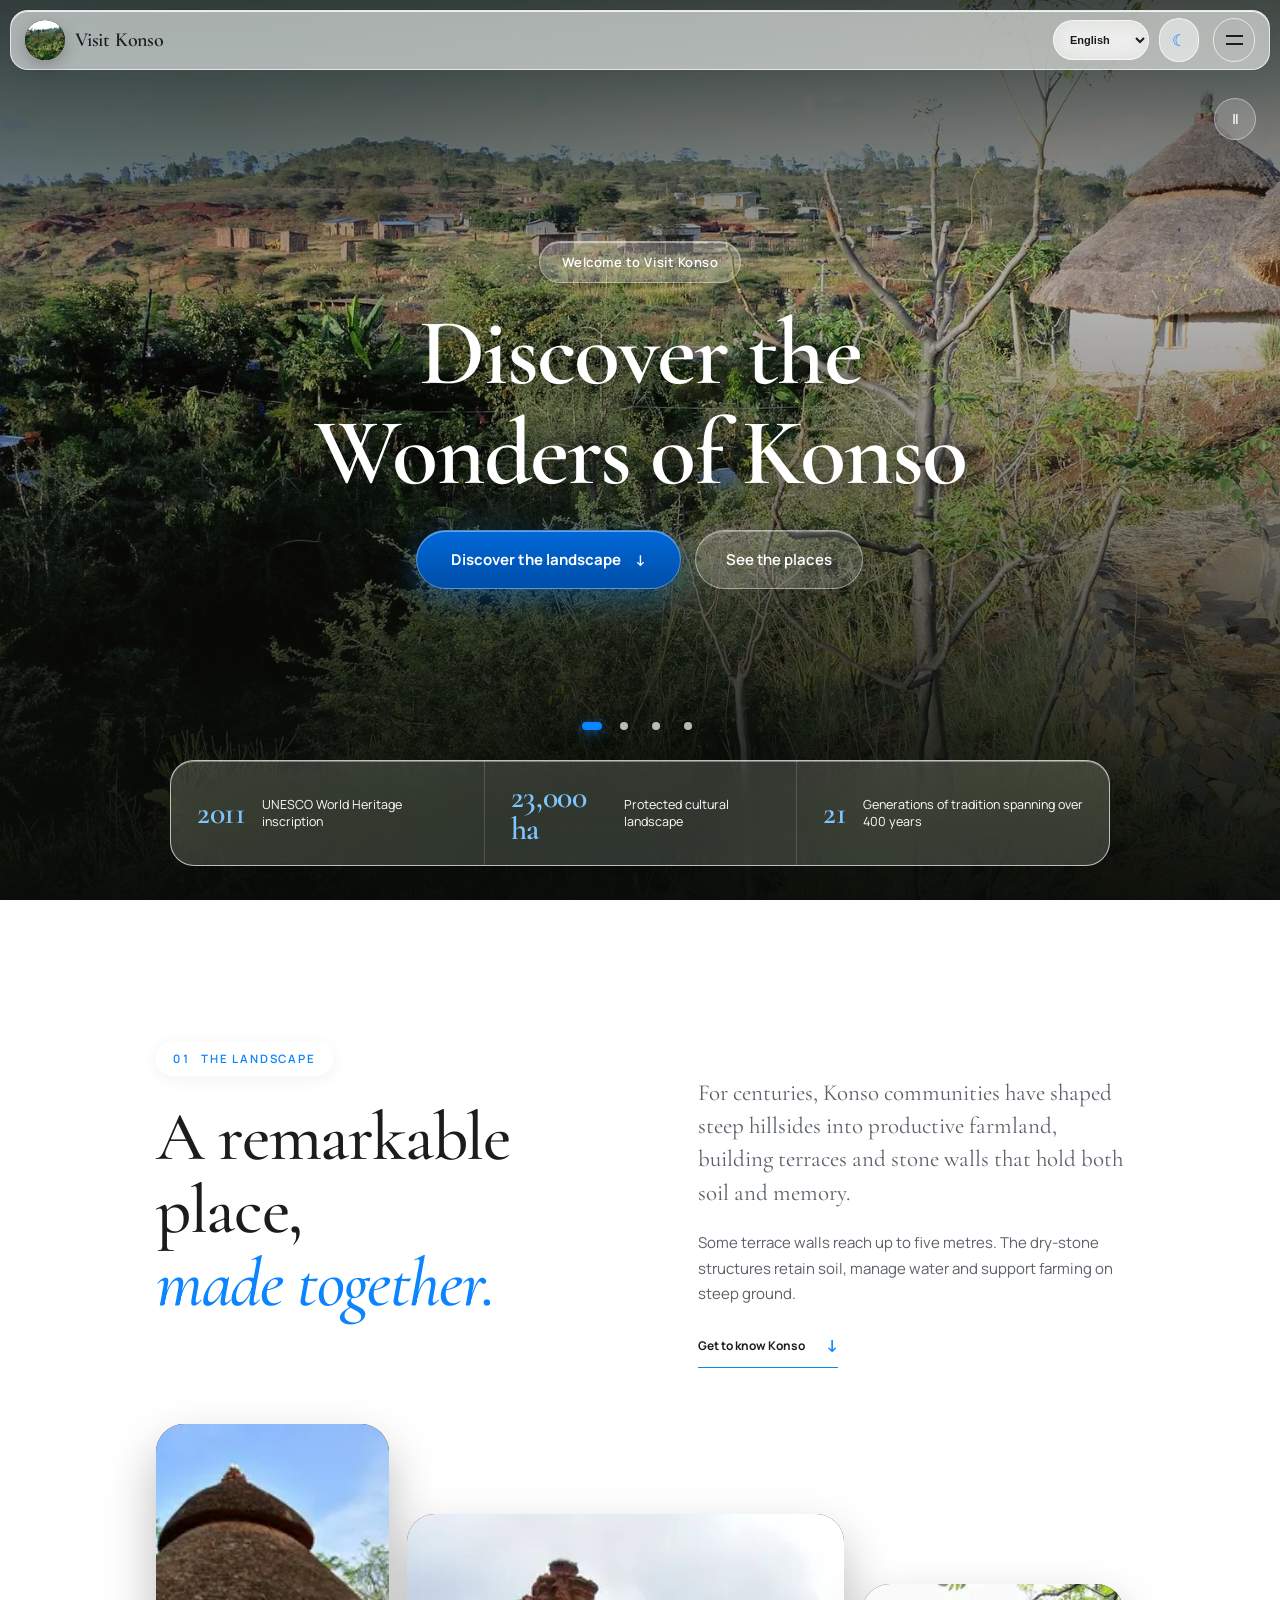
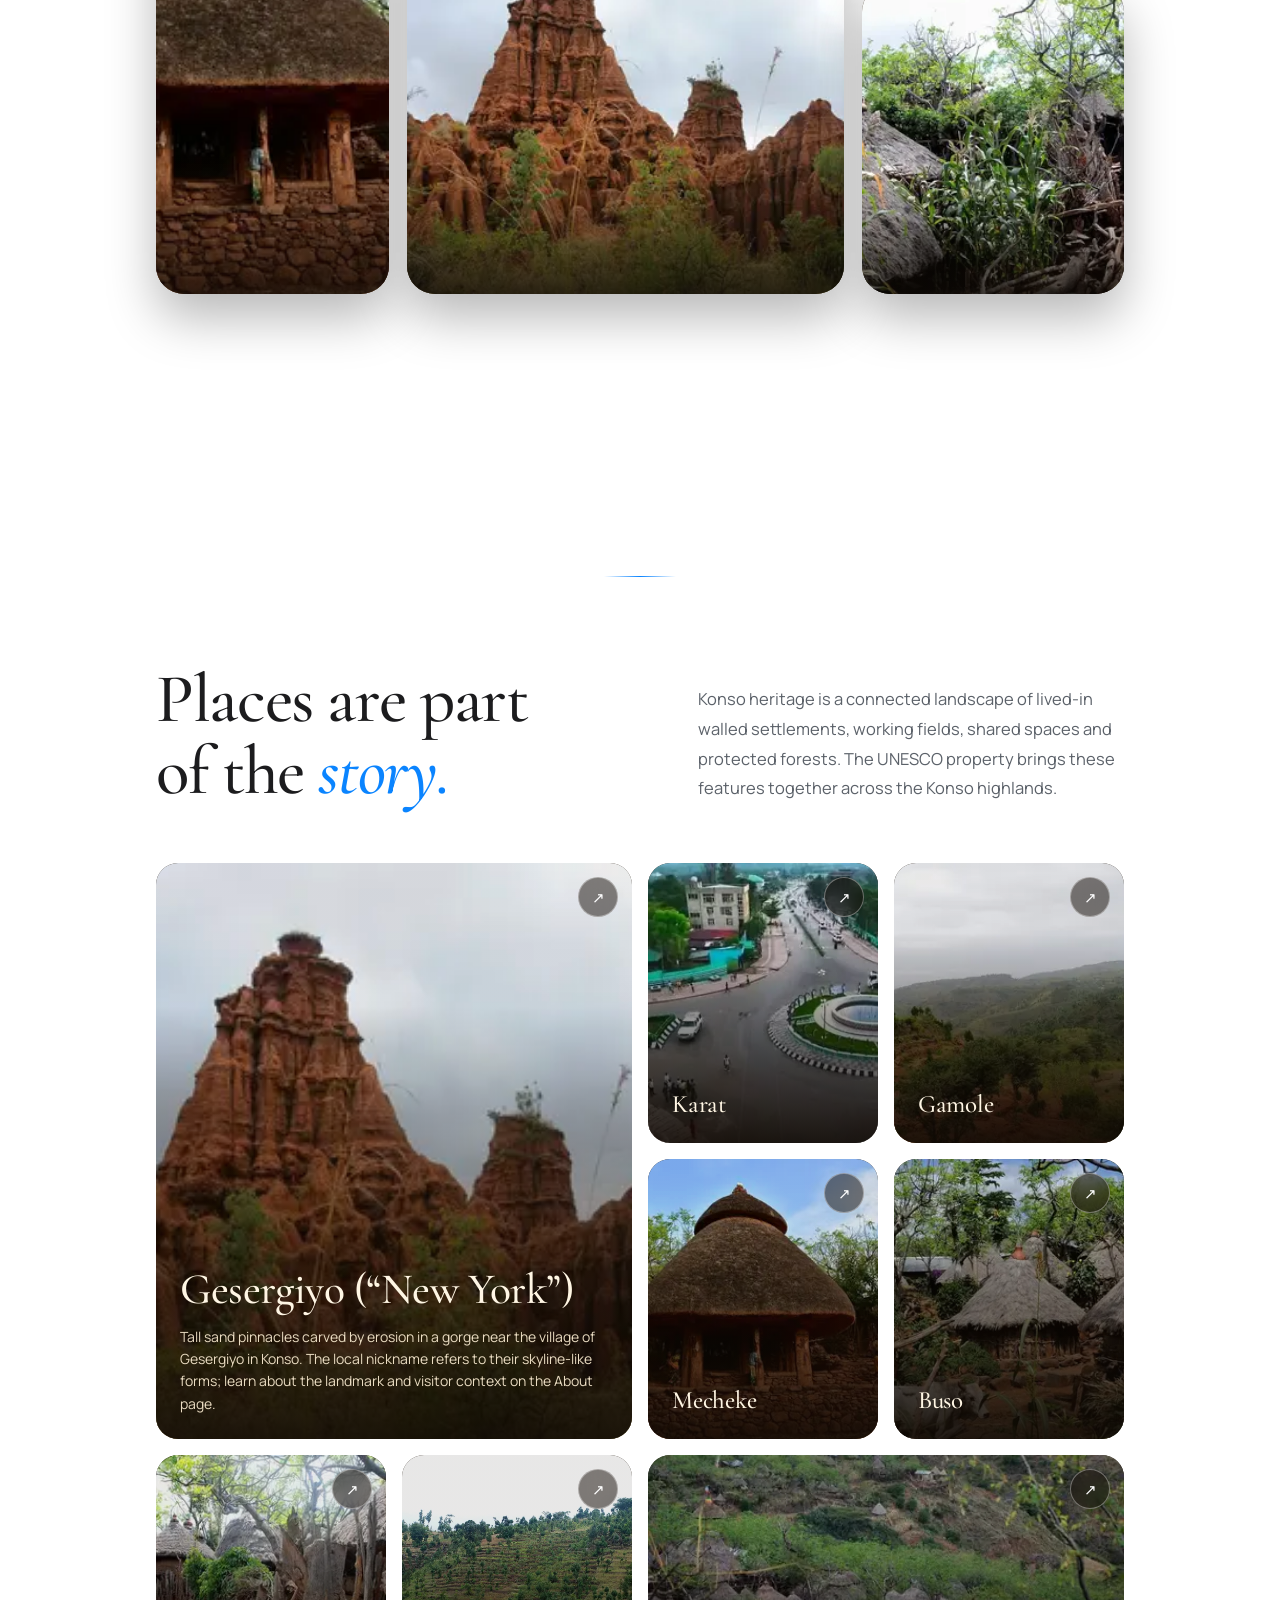
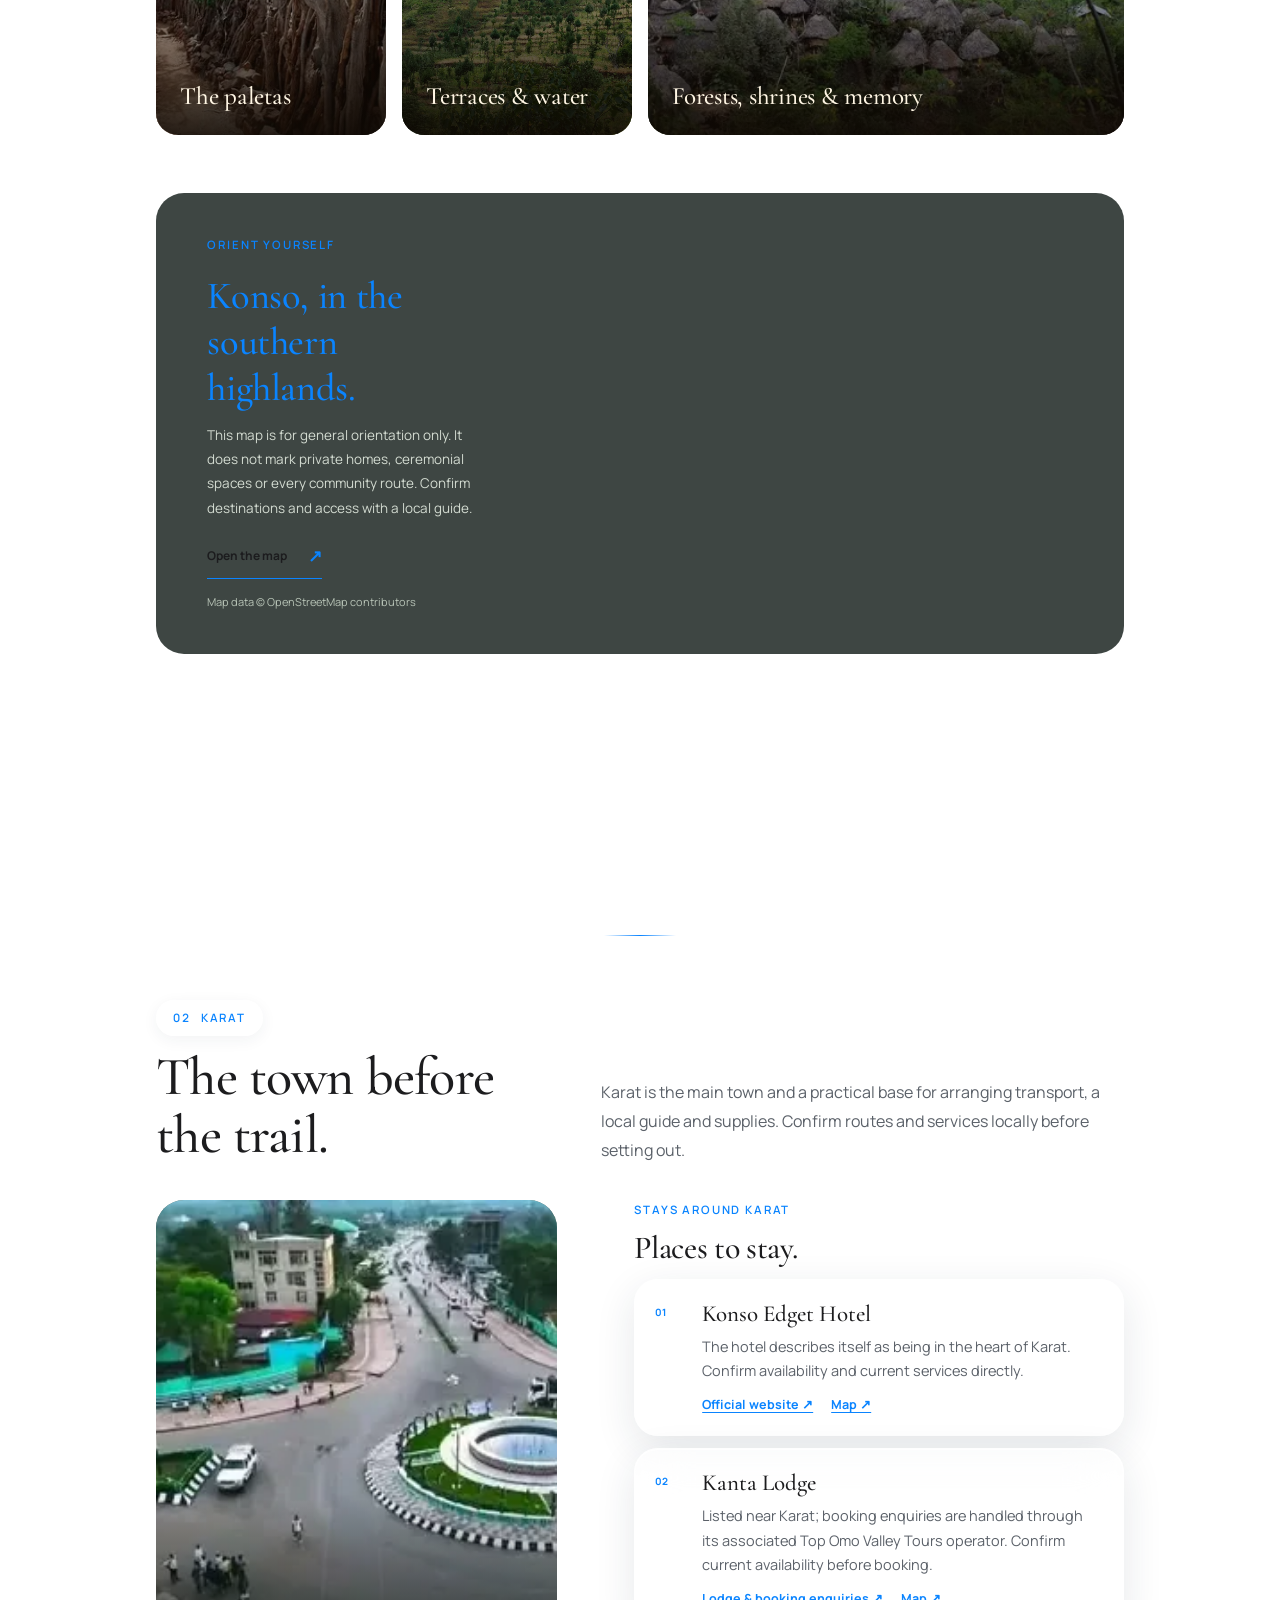
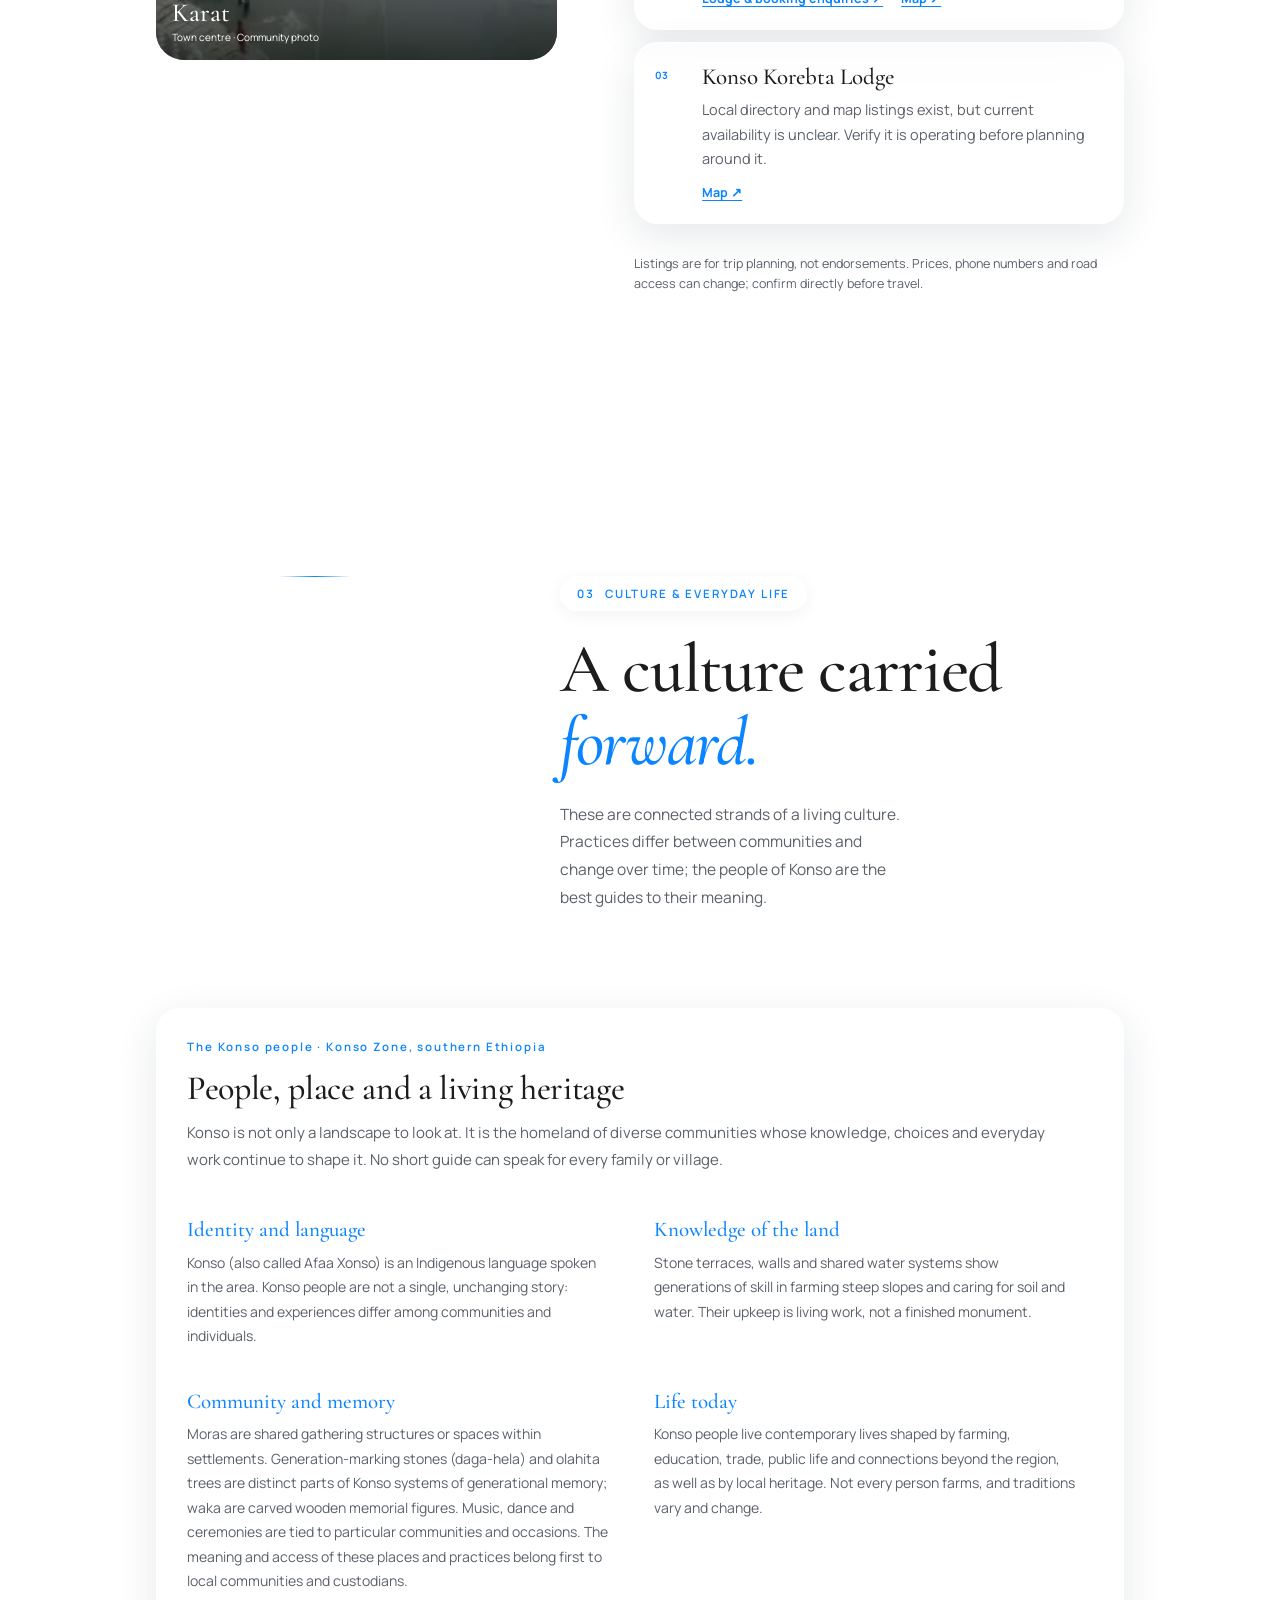
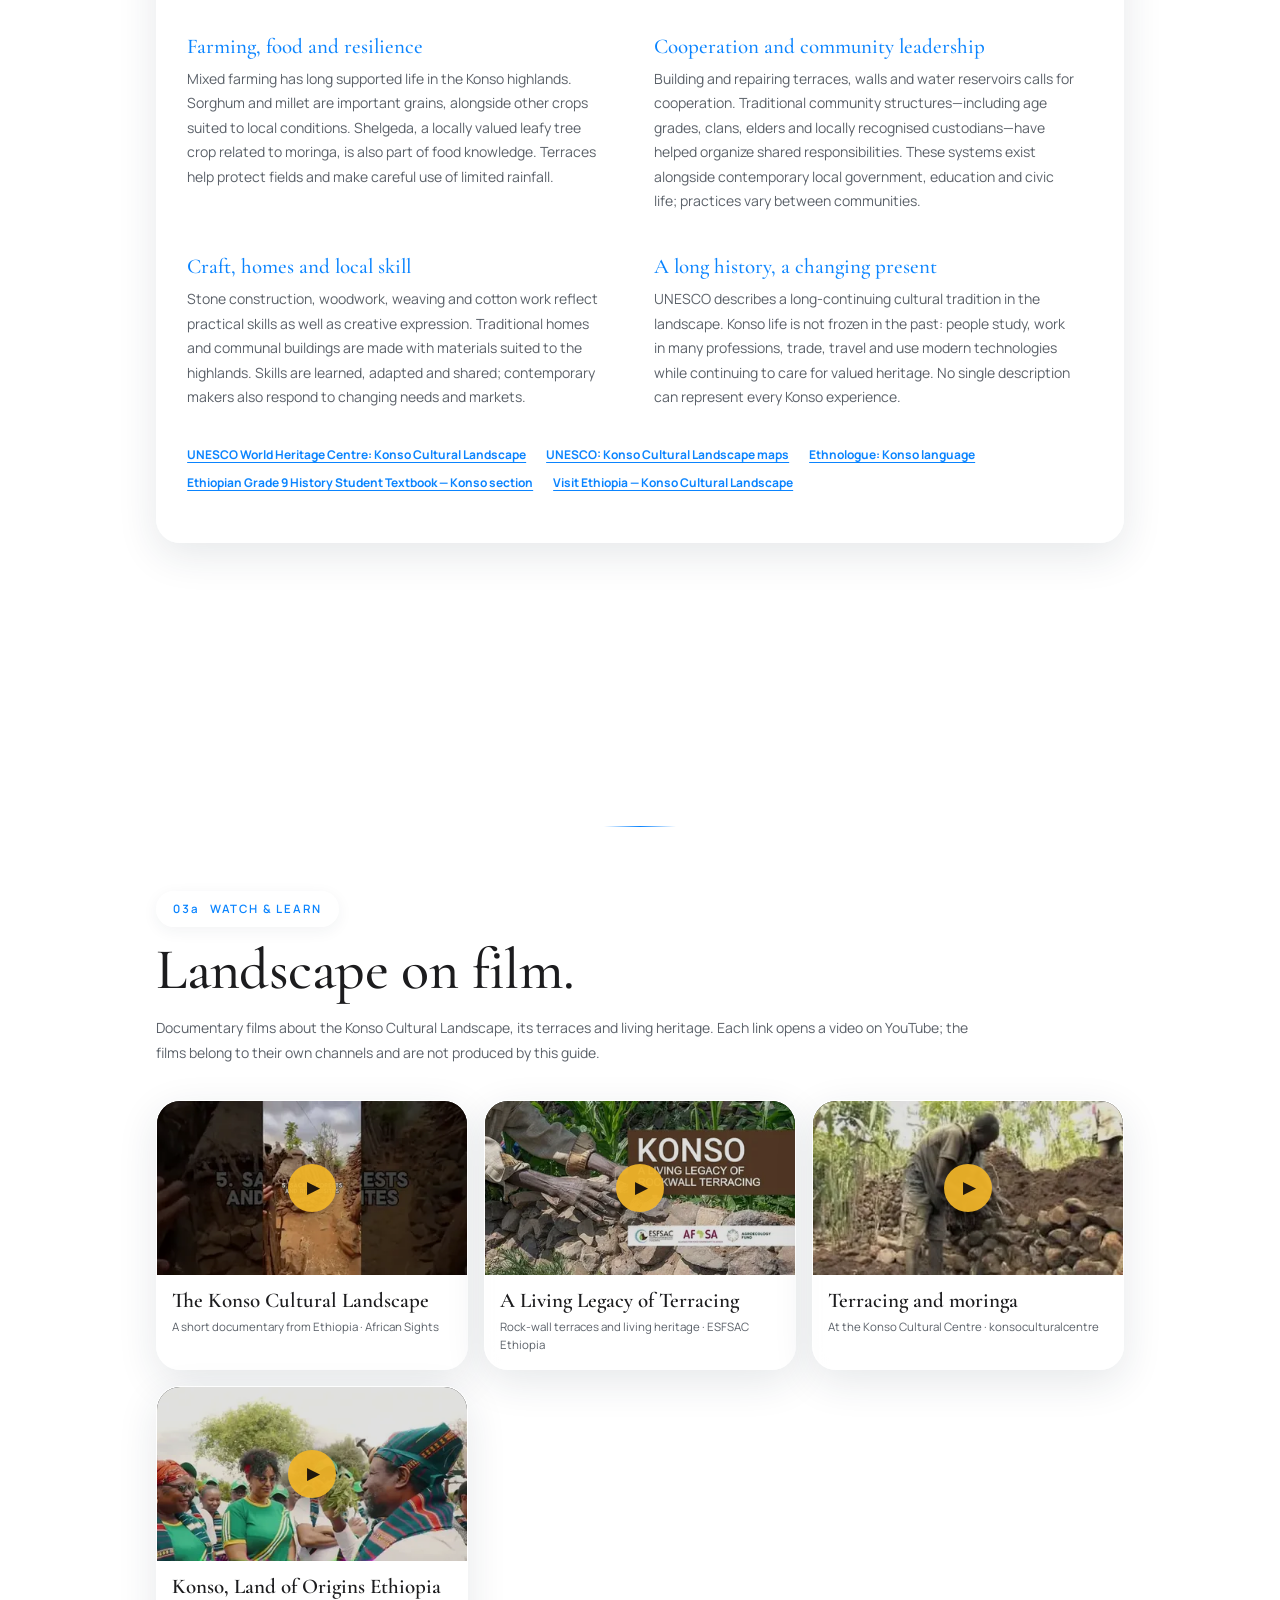
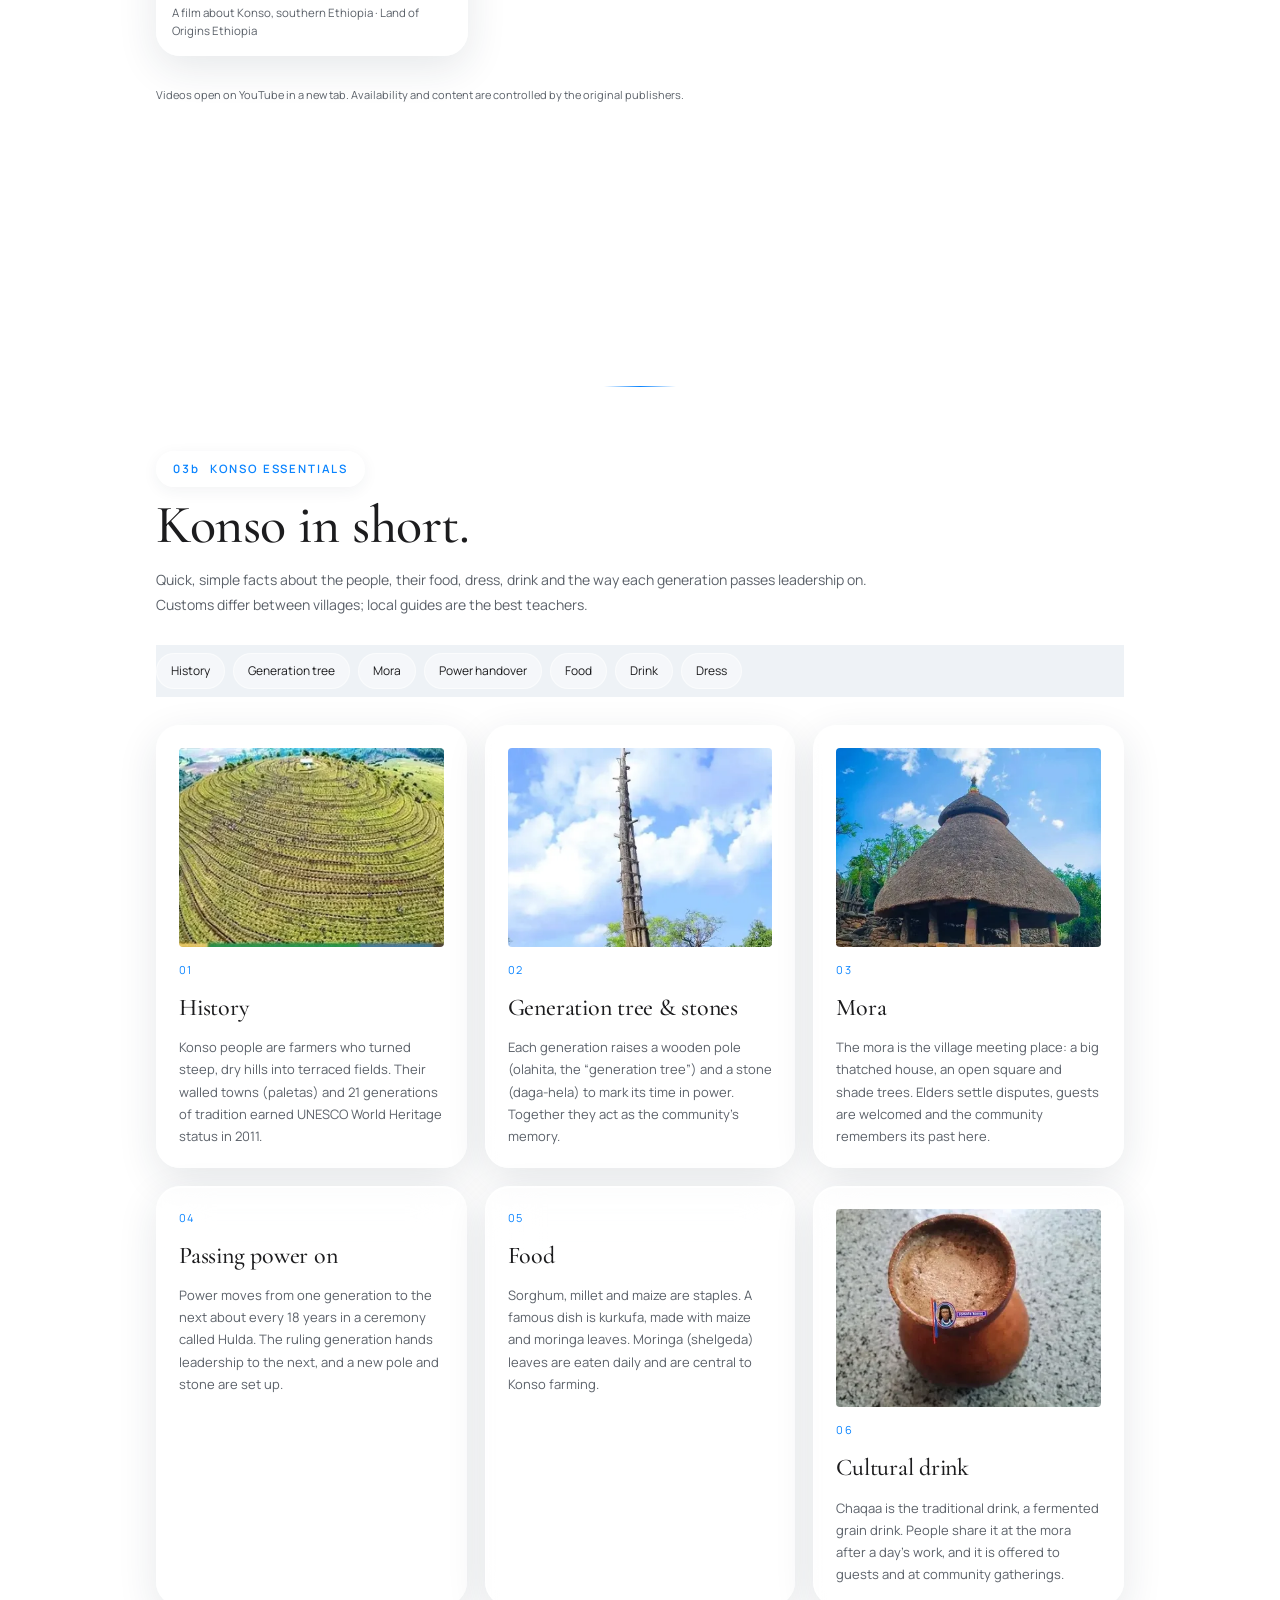
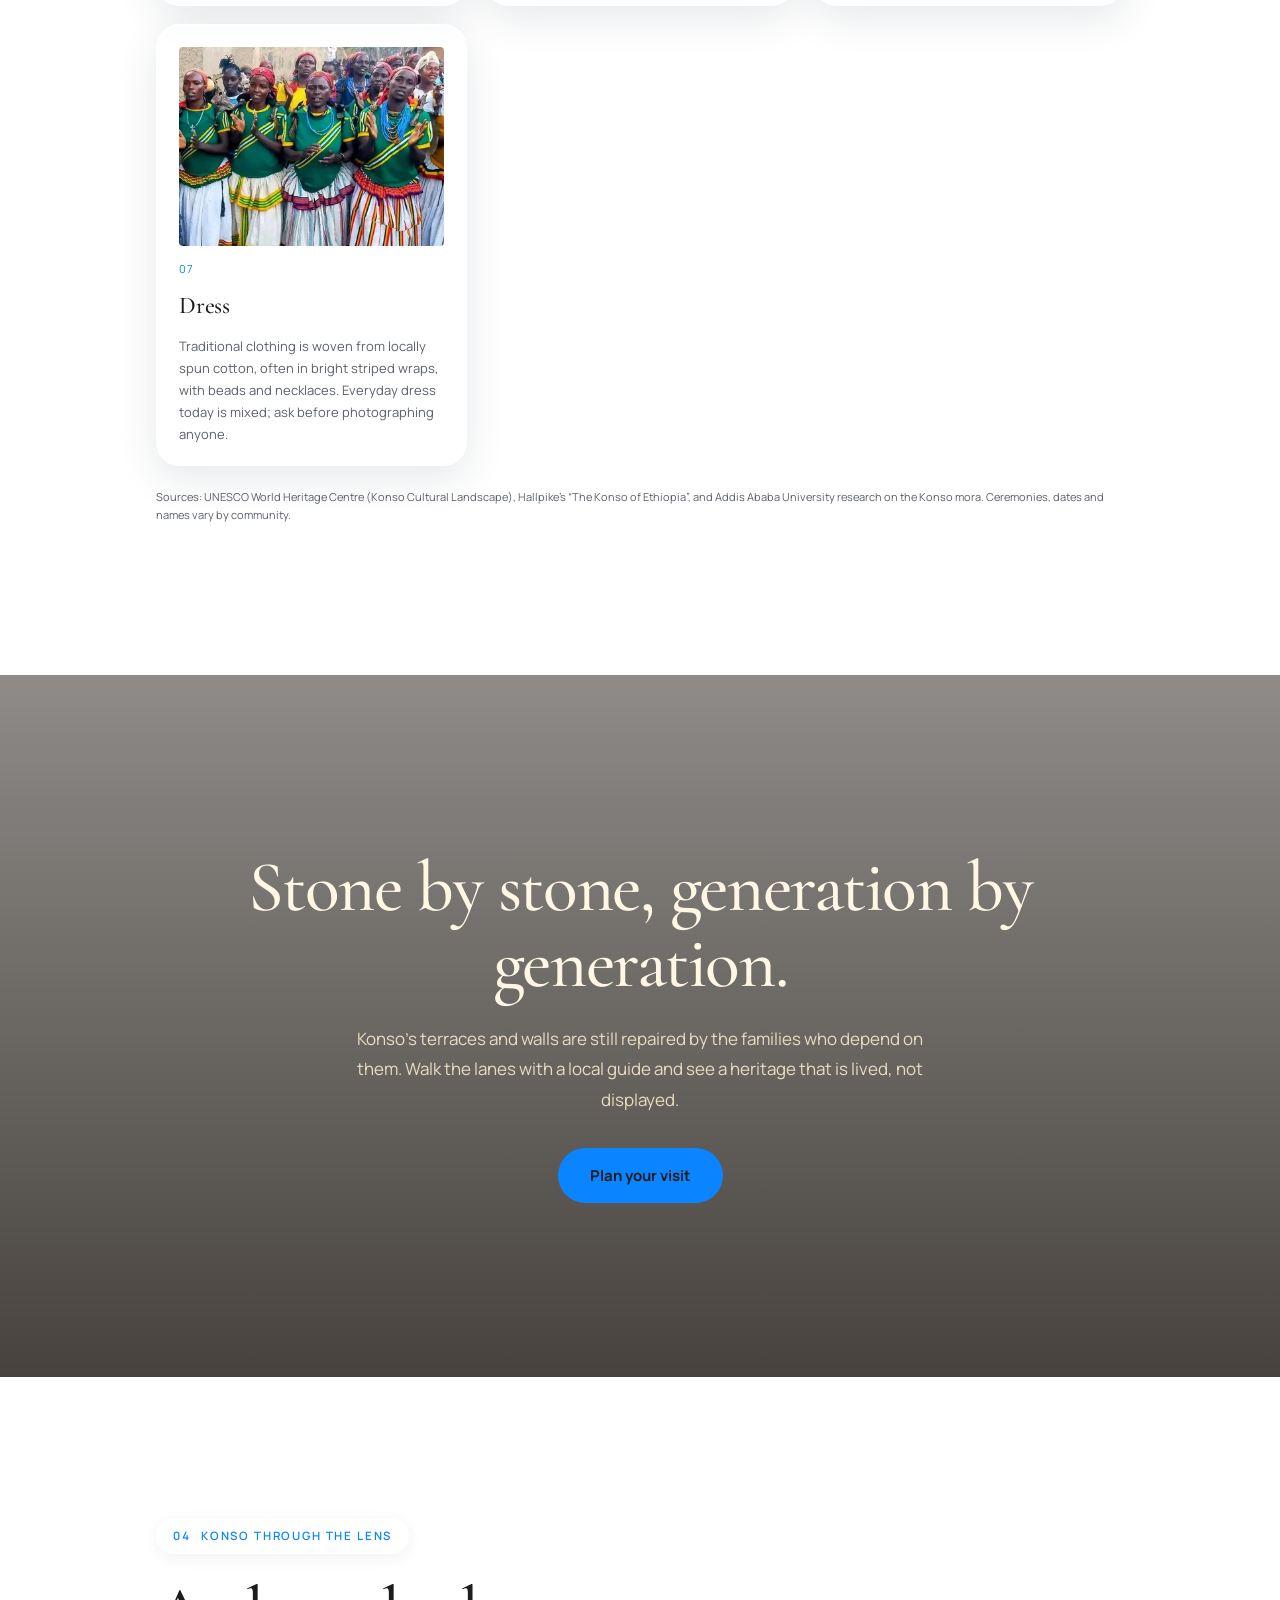
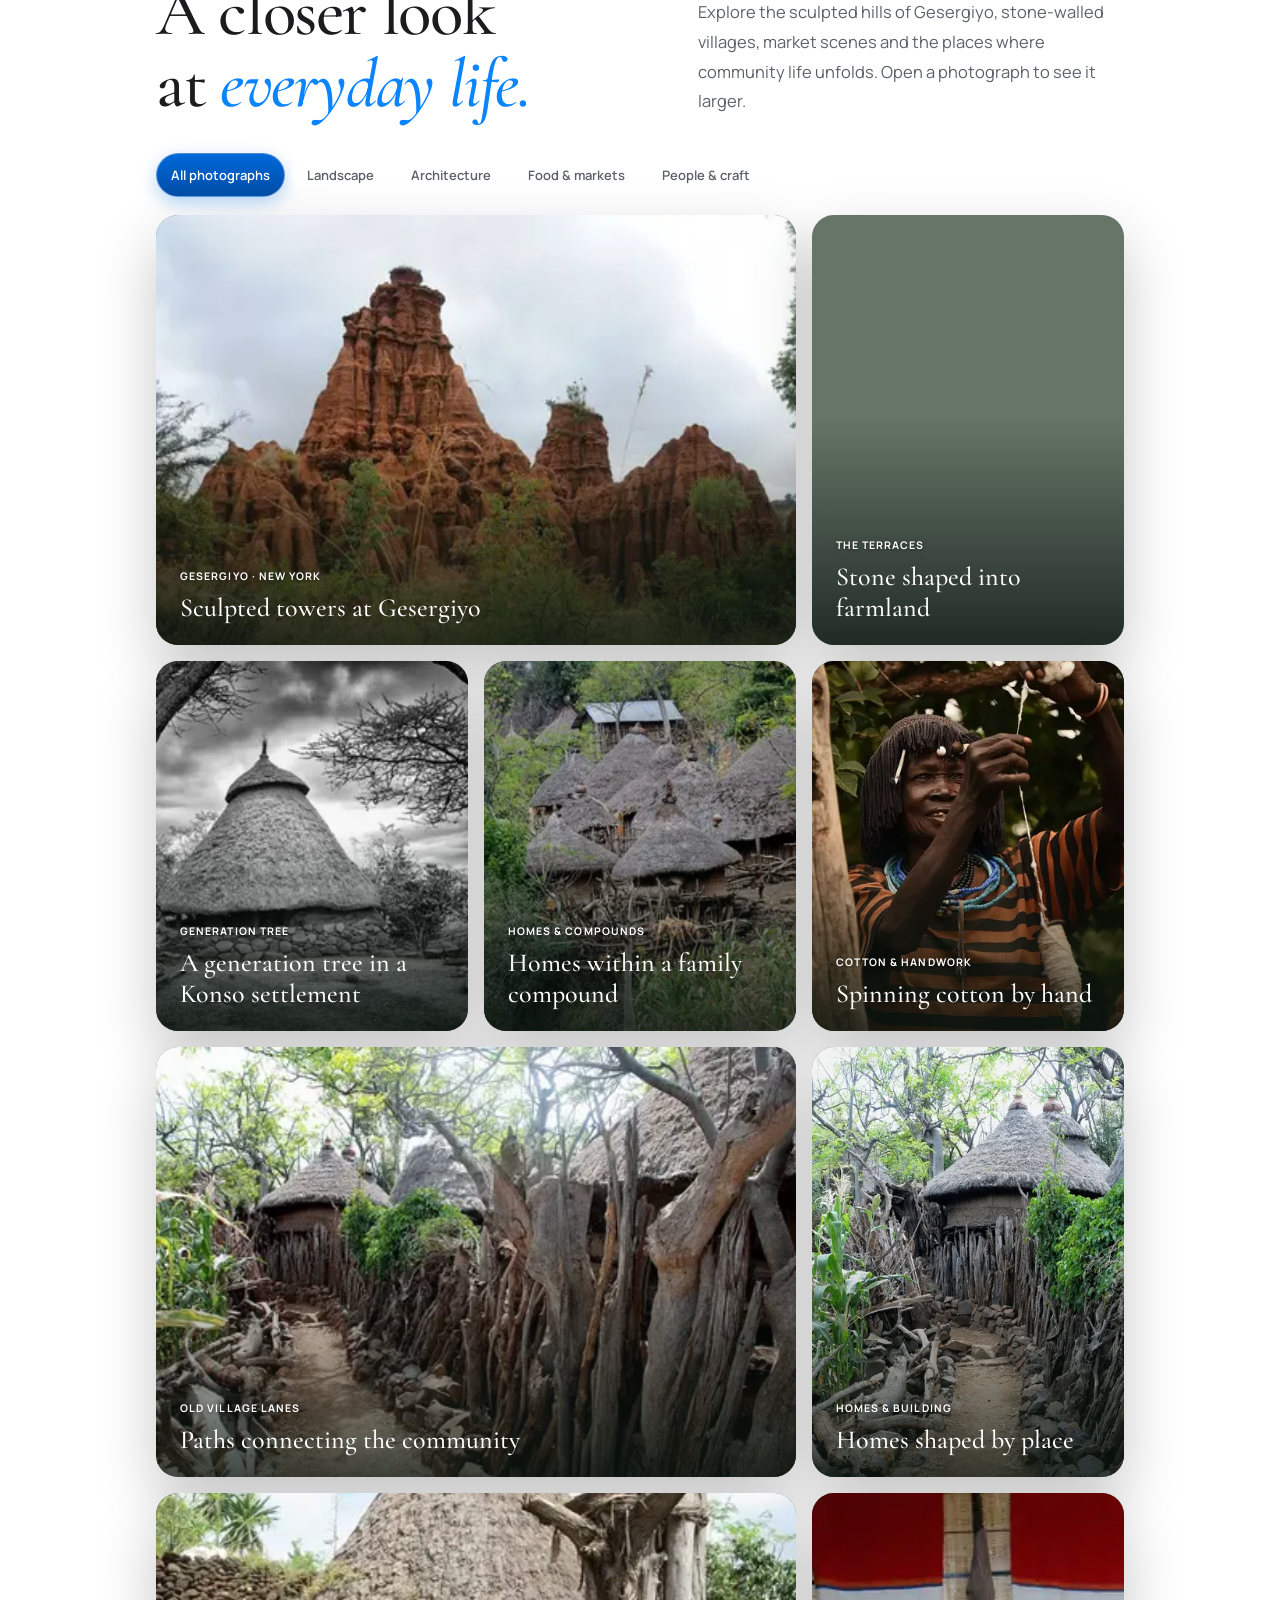
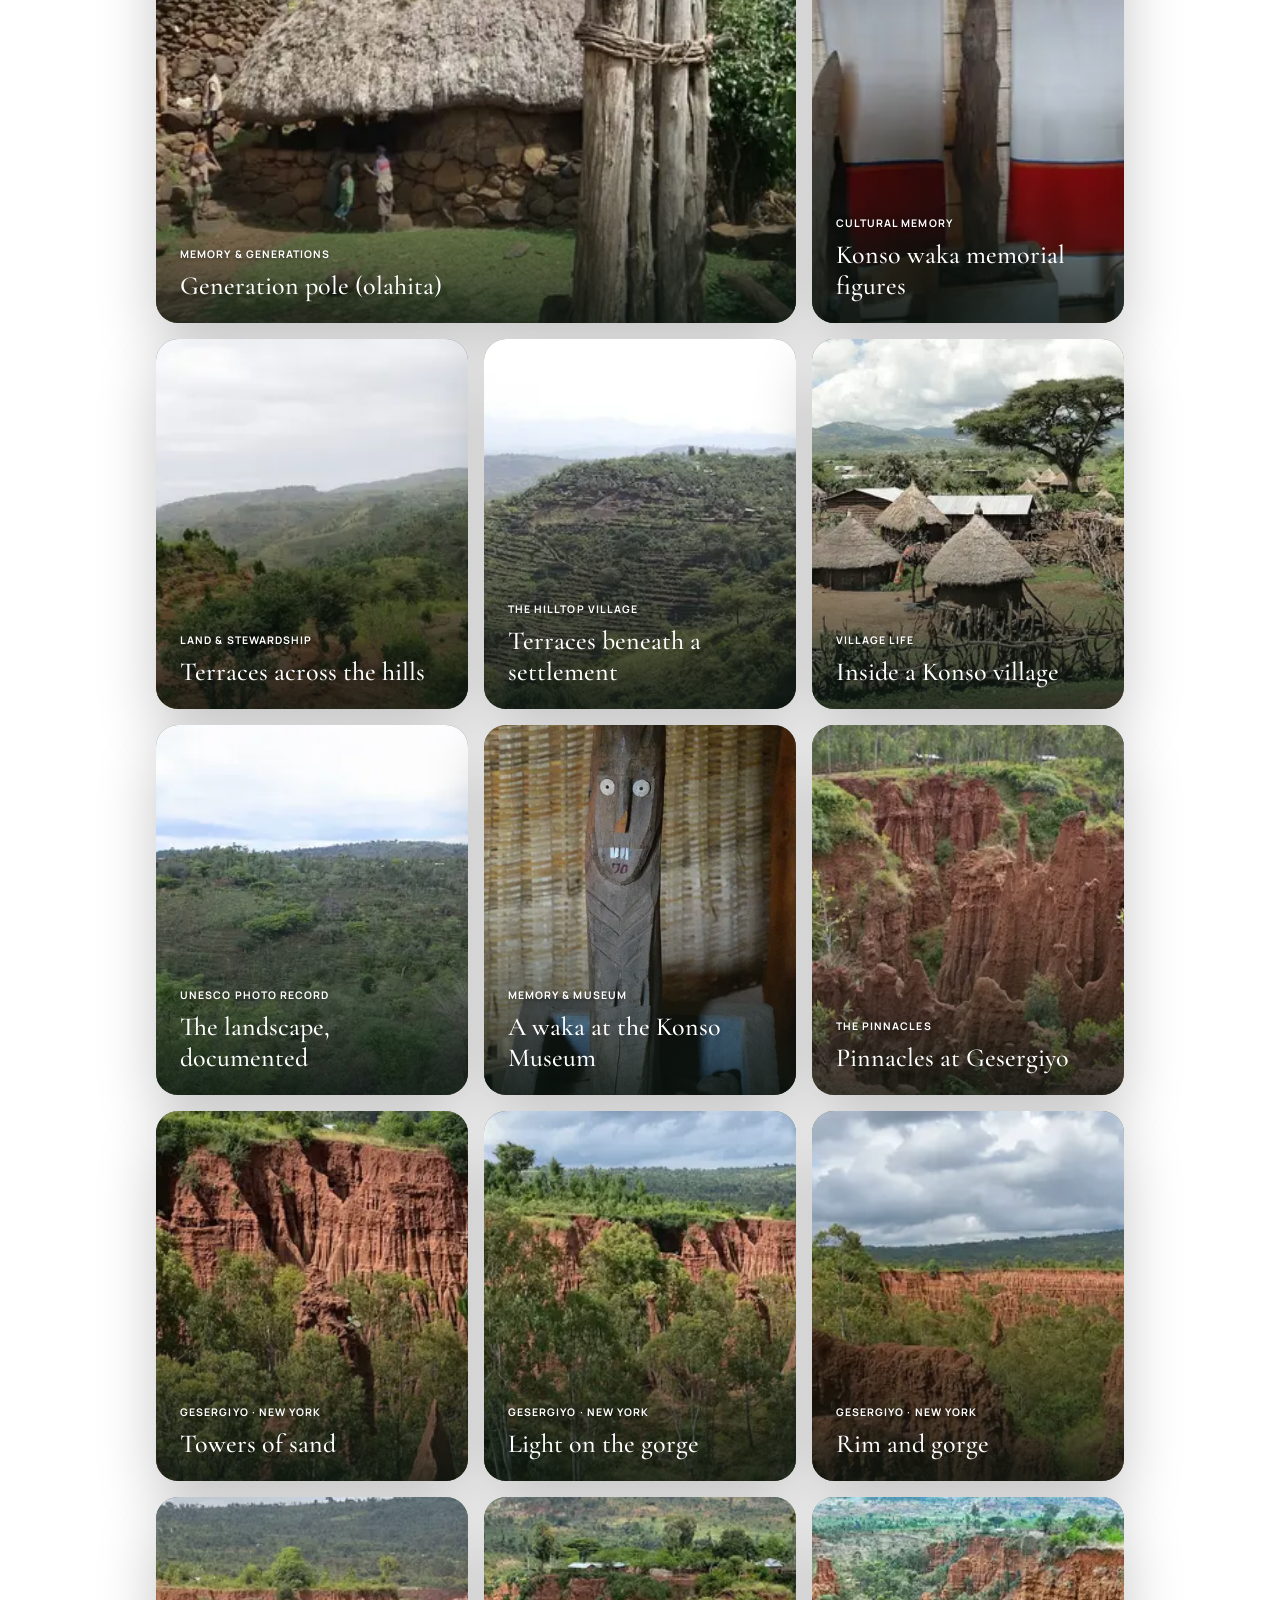
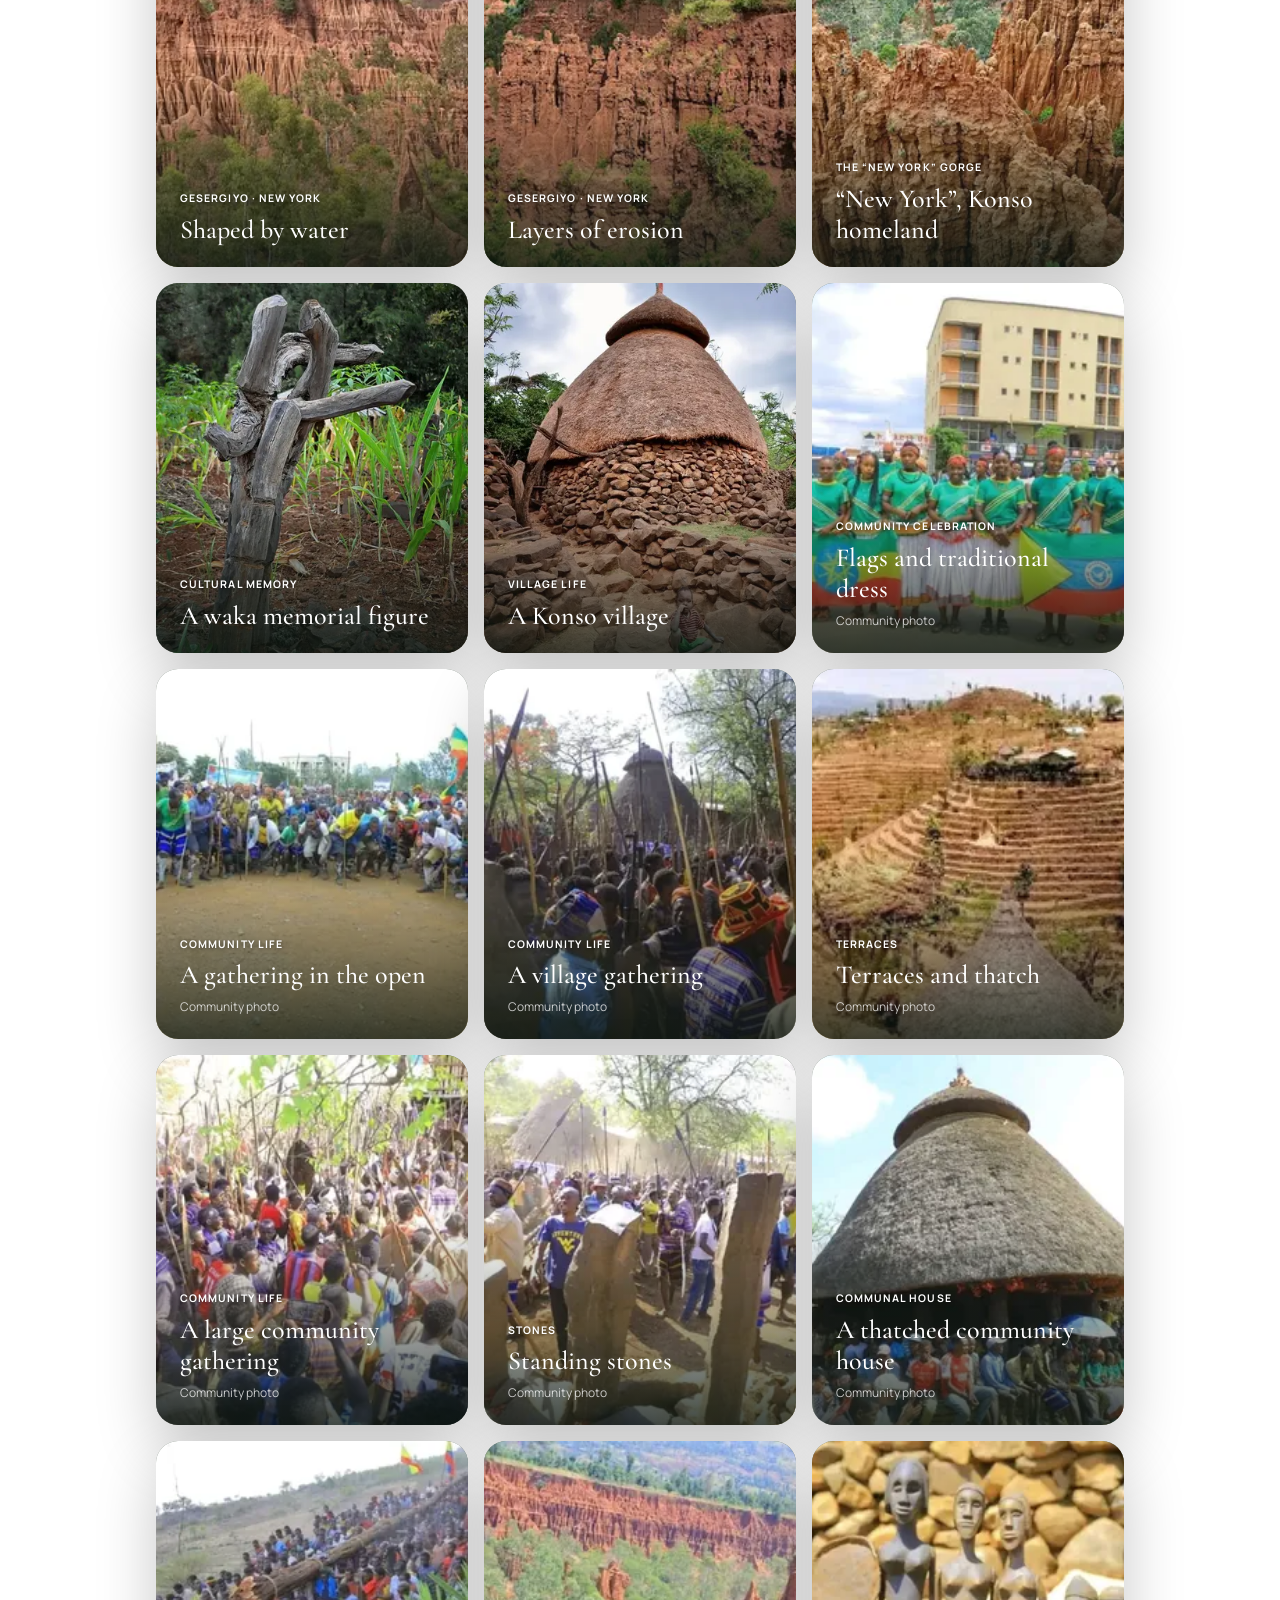
==== commit 981d1d29: "Remove disliked uploaded photos and update gallery translations" ====
--- a/index.html
+++ b/index.html
@@ -22,13 +22,13 @@
     <link href="https://fonts.googleapis.com/css2?family=Cormorant+Garamond:ital,wght@0,500;0,600;0,700;1,500;1,600&family=Manrope:wght@400;500;600;700&family=Noto+Sans+Ethiopic:wght@400;500;600;700&family=Noto+Serif+Ethiopic:wght@500;600;700&display=swap" rel="stylesheet" media="print" onload="this.media='all'">
     <noscript><link href="https://fonts.googleapis.com/css2?family=Cormorant+Garamond:ital,wght@0,500;0,600;0,700;1,500;1,600&family=Manrope:wght@400;500;600;700&family=Noto+Sans+Ethiopic:wght@400;500;600;700&family=Noto+Serif+Ethiopic:wght@500;600;700&display=swap" rel="stylesheet"></noscript>
     <link rel="preload" as="image" fetchpriority="high" href="images/commons/commons-panoramic-view-of-a-konso-village-jpg-39dabb84-1024.webp" imagesrcset="images/commons/commons-panoramic-view-of-a-konso-village-jpg-39dabb84-480.webp 480w, images/commons/commons-panoramic-view-of-a-konso-village-jpg-39dabb84-720.webp 720w, images/commons/commons-panoramic-view-of-a-konso-village-jpg-39dabb84-1024.webp 1024w, images/commons/commons-panoramic-view-of-a-konso-village-jpg-39dabb84-1200.webp 1200w, images/commons/commons-panoramic-view-of-a-konso-village-jpg-39dabb84.webp 1600w" imagesizes="100vw">
-    <link rel="stylesheet" href="styles.css?v=20261120c">
-    <script src="app.js?v=20261120c" defer></script>
-    <script src="om.js?v=20261120c" defer></script>
-    <script src="enhancements.js?v=20261120c" defer></script>
-    <script src="essentials.js?v=20261120c" defer></script>
+    <link rel="stylesheet" href="styles.css?v=20261125a">
+    <script src="app.js?v=20261125a" defer></script>
+    <script src="om.js?v=20261125a" defer></script>
+    <script src="enhancements.js?v=20261125a" defer></script>
+    <script src="essentials.js?v=20261125a" defer></script>
     <script src="adsense.js?v=20261117c" defer></script>
-    <script src="pwa-register.js?v=20261120c" defer></script>
+    <script src="pwa-register.js?v=20261125a" defer></script>
   </head>
   <body>
     <header class="site-header">
@@ -86,7 +86,6 @@
         </button>
       </div>
     </header>
-
     <main>
       <section class="hero" id="home" aria-labelledby="hero-title">
         <figure class="hero-image">
@@ -115,7 +114,6 @@
         </ul>
         <a href="#landscape" class="scroll-cue" aria-label="Scroll to the landscape section" data-aria-key="scrollCue"><span></span> SCROLL TO EXPLORE</a>
       </section>
-
       <section class="landscape section-pad" id="landscape" aria-labelledby="landscape-title">
         <div class="section-heading">
           <p class="eyebrow"><span class="section-index">01</span> THE LANDSCAPE</p>
@@ -132,7 +130,6 @@
           <figure class="collage-c"><img width="1000" height="664" src="images/commons/commons-traditional-konso-homestead-jpg-db332672.webp" alt="A traditional Konso homestead" loading="lazy" decoding="async" fetchpriority="low" srcset="images/commons/commons-traditional-konso-homestead-jpg-db332672-400.webp 400w, images/commons/commons-traditional-konso-homestead-jpg-db332672.webp 960w" sizes="(max-width: 600px) 100vw, 400px"></figure>
         </div>
       </section>
-
       <section class="places-section section-pad" id="places" aria-labelledby="places-title">
         <div class="places-heading">
           <div>
@@ -201,7 +198,6 @@
           <iframe title="Map showing the general Konso area in southern Ethiopia" src="https://www.openstreetmap.org/export/embed.html?bbox=37.28%2C5.24%2C37.58%2C5.46&amp;layer=mapnik&amp;marker=5.34049%2C37.43883" loading="lazy"></iframe>
         </div>
       </section>
-
       <section class="karat-section section-pad" id="karat" aria-labelledby="karat-title">
         <div class="karat-intro">
           <p class="eyebrow"><span class="section-index">02</span><span>KARAT</span></p>
@@ -246,7 +242,6 @@
           </div>
         </div>
       </section>
-
       <section class="culture-section section-pad" id="culture" aria-labelledby="culture-title">
         <div class="culture-intro">
           <p class="eyebrow"><span class="section-index">03</span> CULTURE &amp; EVERYDAY LIFE</p>
@@ -263,7 +258,6 @@
           <p class="profile-status" id="people-profile-status" role="status" aria-live="polite"></p>
         </div>
       </section>
-
       <section class="media-section section-pad" id="media" aria-labelledby="media-title">
         <div class="media-heading">
           <p class="eyebrow"><span class="section-index">03a</span> <span data-en="WATCH &amp; LEARN" data-am="ይመልከቱና ይወቁ" data-om="Ilaalaa fi baradhaa">WATCH &amp; LEARN</span></p>
@@ -290,7 +284,6 @@
         </div>
         <p class="media-note" data-en="Videos open on YouTube in a new tab. Availability and content are controlled by the original publishers." data-am="ቪዲዮዎቹ በዩቲዩብ አዲስ ትር ውስጥ ይከፈታሉ። መገኘታቸውና ይዘታቸው በመጀመሪያዎቹ አሳታሚዎች ሥር ነው።" data-om="Videoonni YouTube irratti tabaa haaraatti bana. Argamuu fi sooniin isaanii kan qophaa’ota durii ti.">Videos open on YouTube in a new tab. Availability and content are controlled by the original publishers.</p>
       </section>
-
       <section class="essentials-section section-pad" id="essentials" aria-labelledby="essentials-title">
         <div class="essentials-head">
           <p class="eyebrow"><span class="section-index">03b</span> <span data-en="KONSO ESSENTIALS" data-am="የኮንሶ መሠረታዊ እውነታዎች" data-om="ODEEFFANNOO KONSOO">KONSO ESSENTIALS</span></p>
@@ -331,7 +324,6 @@
             <p data-en="Power moves from one generation to the next about every 18 years in a ceremony called Hulda. The ruling generation hands leadership to the next, and a new pole and stone are set up." data-am="ሥልጣን በየ18 ዓመቱ ገደማ “ሁልዳ” በሚባል ሥነ ሥርዓት ከአንድ ትውልድ ወደ ሌላው ይተላለፋል። ገዢው ትውልድ አመራሩን ለቀጣዩ ያስረክባል፤ አዲስ ምሰሶና ድንጋይም ይተከላል።" data-om="Aangoon dhaloota tokkoo gara dhaloota itti aanuutti waggaa 18 hundaa sirna “Huldaa” jedhamuun dabarfama. Dhaloonni bulchu geggeessummaa dhaloota itti aanuuf kenna; utubaa fi dhagaan haaraan dhaabama.">Power moves from one generation to the next about every 18 years in a ceremony called Hulda. The ruling generation hands leadership to the next, and a new pole and stone are set up.</p>
           </article>
           <article class="essential-card" id="essentials-food">
-            <img width="720" height="770" class="essential-photo" src="images/konso-dish-bowl.webp" alt="A bowl of Konso greens and dumplings" loading="lazy" decoding="async" fetchpriority="low" srcset="images/konso-dish-bowl-400.webp 400w, images/konso-dish-bowl.webp 720w" sizes="(max-width: 600px) 100vw, 400px">
             <span class="essential-num">05</span>
             <h3 data-en="Food" data-am="ምግብ" data-om="Nyaata">Food</h3>
             <p data-en="Sorghum, millet and maize are staples. A famous dish is kurkufa, made with maize and moringa leaves. Moringa (shelgeda) leaves are eaten daily and are central to Konso farming." data-am="ማሽላ፣ ዘንጋዳና በቆሎ ዋና ምግቦች ናቸው። ታዋቂው ምግብ በበቆሎና በሞሪንጋ ቅጠል የሚሰራ ኩርኩፋ ነው። የሞሪንጋ (ሸልገዳ) ቅጠል በየቀኑ ይበላል፤ ለኮንሶ እርሻም ጠቃሚ ነው።" data-om="Mishingaa, daagussaa fi boqqolloon nyaata bu’uuraati. Nyaanni beekamaan kurkufa, boqqolloo fi baala moringaan hojjetama. Baalli moringaa (shelgeda) guyyaa guyyaan nyaatama.">Sorghum, millet and maize are staples. A famous dish is kurkufa, made with maize and moringa leaves. Moringa (shelgeda) leaves are eaten daily and are central to Konso farming.</p>
@@ -351,7 +343,6 @@
         </div>
         <p class="essentials-note" data-en="Sources: UNESCO World Heritage Centre (Konso Cultural Landscape), Hallpike’s “The Konso of Ethiopia”, and Addis Ababa University research on the Konso mora. Ceremonies, dates and names vary by community." data-am="ምንጮች፡ ዩኔስኮ (የኮንሶ ባህላዊ መልክዓ ምድር)፣ የሃልፓይክ “The Konso of Ethiopia” እና የአዲስ አበባ ዩኒቨርሲቲ የኮንሶ ሞራ ጥናት። ሥነ ሥርዓቶች፣ ቀኖችና ስሞች በማኅበረሰቡ ይለያያሉ።" data-om="Madda: UNESCO (Lafa Aadaa Konsoo), “The Konso of Ethiopia” kan Hallpike fi qorannoo Yunivarsiitii Finfinnee waa’ee moora Konsoo. Sirni, guyyaan fi maqaan hawaasa irraa garaagara.">Sources: UNESCO World Heritage Centre (Konso Cultural Landscape), Hallpike’s “The Konso of Ethiopia”, and Addis Ababa University research on the Konso mora. Ceremonies, dates and names vary by community.</p>
       </section>
-
       <section class="immersive" aria-labelledby="immersive-title">
         <div class="immersive-inner">
           <h2 id="immersive-title" data-home-en="Stone by stone, generation by generation." data-home-am="ድንጋይ በድንጋይ፣ ትውልድ በትውልድ።">Stone by stone, generation by generation.</h2>
@@ -359,7 +350,6 @@
           <a class="text-link" href="#visit" data-home-en="Plan your visit" data-home-am="ጉብኝትዎን ያቅዱ">Plan your visit</a>
         </div>
       </section>
-
       <section class="photo-section section-pad" id="photo-stories" aria-labelledby="photo-title">
         <div class="photo-heading">
           <div>
@@ -392,43 +382,14 @@
             <button class="photo-open" type="button" aria-label="View Konso family compound photograph"><img width="1280" height="850" src="images/commons/commons-konso-compound-jpg-ee27bcd6.webp" alt="A family compound of traditional houses in Konso" loading="lazy" decoding="async" fetchpriority="low" srcset="images/commons/commons-konso-compound-jpg-ee27bcd6-400.webp 400w, images/commons/commons-konso-compound-jpg-ee27bcd6.webp 960w" sizes="(max-width: 600px) 100vw, 400px"></button>
             <figcaption><span class="photo-category">HOMES &amp; COMPOUNDS</span><strong>Homes within a family compound</strong></figcaption>
           </figure>
-          <figure class="photo-card" data-photo-category="food">
-            <button class="photo-open" type="button" aria-label="View Konso sorghum market photograph"><img width="1024" height="684" src="images/commons/commons-konso-sorghum-market-ethiopia-15221883581-jpg-a6a006c4.webp" alt="Sorghum at a market in Konso, Ethiopia" loading="lazy" decoding="async" fetchpriority="low" srcset="images/commons/commons-konso-sorghum-market-ethiopia-15221883581-jpg-a6a006c4-400.webp 400w, images/commons/commons-konso-sorghum-market-ethiopia-15221883581-jpg-a6a006c4.webp 960w" sizes="(max-width: 600px) 100vw, 400px"></button>
-            <figcaption><span class="photo-category">FOOD &amp; MARKETS</span><strong>Sorghum at the market</strong></figcaption>
-          </figure>
           <figure class="photo-card" data-photo-category="culture">
             <button class="photo-open" type="button" aria-label="View Konso cotton spinning photograph"><img width="960" height="1456" src="images/commons/commons-konso-cotton-spinner-36641956814-jpg-5a829e3b.webp" alt="A Konso woman spinning cotton by hand" loading="lazy" decoding="async" fetchpriority="low" srcset="images/commons/commons-konso-cotton-spinner-36641956814-jpg-5a829e3b-400.webp 400w, images/commons/commons-konso-cotton-spinner-36641956814-jpg-5a829e3b.webp 960w" sizes="(max-width: 600px) 100vw, 400px"></button>
             <figcaption><span class="photo-category">COTTON &amp; HANDWORK</span><strong>Spinning cotton by hand</strong></figcaption>
           </figure>
-          <figure class="photo-card photo-card-wide" data-photo-category="landscape">
-            <button class="photo-open" type="button" aria-label="View local communities in the Konso Cultural Landscape photograph"><img width="1280" height="960" src="images/commons/commons-konso-cultural-landscape-138515-jpg-9008ad7f.webp" alt="Local communities in the Konso Cultural Landscape" loading="lazy" decoding="async" fetchpriority="low" srcset="images/commons/commons-konso-cultural-landscape-138515-jpg-9008ad7f-400.webp 400w, images/commons/commons-konso-cultural-landscape-138515-jpg-9008ad7f.webp 960w" sizes="(max-width: 600px) 100vw, 400px"></button>
-            <figcaption><span class="photo-category">KONSO CULTURAL LANDSCAPE</span><strong>Local communities in the Konso Cultural Landscape</strong></figcaption>
-          </figure>
-          <figure class="photo-card" data-photo-category="architecture">
-            <button class="photo-open" type="button" aria-label="View stone gateway in a Konso village"><img width="960" height="1445" src="images/commons/commons-stone-gateway-of-a-traditional-konso-village-jpg-56d1a52b.webp" alt="A traditional stone gateway in a walled Konso village" loading="lazy" decoding="async" fetchpriority="low" srcset="images/commons/commons-stone-gateway-of-a-traditional-konso-village-jpg-56d1a52b-400.webp 400w, images/commons/commons-stone-gateway-of-a-traditional-konso-village-jpg-56d1a52b.webp 960w" sizes="(max-width: 600px) 100vw, 400px"></button>
-            <figcaption><span class="photo-category">VILLAGE GATEWAYS</span><strong>Passing through a stone gateway</strong></figcaption>
-          </figure>
           <figure class="photo-card" data-photo-category="architecture">
             <button class="photo-open" type="button" aria-label="View traditional alley in a Konso village"><img width="1000" height="671" src="images/commons/commons-traditional-alley-in-a-konso-village-ethiopia-jpg-1b1d492f.webp" alt="A narrow traditional stone-lined alley in a Konso village" loading="lazy" decoding="async" fetchpriority="low" srcset="images/commons/commons-traditional-alley-in-a-konso-village-ethiopia-jpg-1b1d492f-400.webp 400w, images/commons/commons-traditional-alley-in-a-konso-village-ethiopia-jpg-1b1d492f.webp 960w" sizes="(max-width: 600px) 100vw, 400px"></button>
             <figcaption><span class="photo-category">OLD VILLAGE LANES</span><strong>Paths connecting the community</strong></figcaption>
           </figure>
-          <figure class="photo-card" data-photo-category="food">
-            <button class="photo-open" type="button" aria-label="View Konso marketplace photograph"><img width="960" height="960" src="images/commons/commons-marketplace-in-the-ethiopian-town-of-konso-jpg-802c5dc7.webp" alt="A lively marketplace in the town of Konso, Ethiopia" loading="lazy" decoding="async" fetchpriority="low" srcset="images/commons/commons-marketplace-in-the-ethiopian-town-of-konso-jpg-802c5dc7-400.webp 400w, images/commons/commons-marketplace-in-the-ethiopian-town-of-konso-jpg-802c5dc7.webp 960w" sizes="(max-width: 600px) 100vw, 400px"></button>
-            <figcaption><span class="photo-category">MARKET DAY</span><strong>Everyday trade in Karat</strong></figcaption>
-          </figure>
-          <figure class="photo-card" data-photo-category="culture">
-            <button class="photo-open" type="button" aria-label="View Konso village square photograph"><img width="1280" height="850" src="images/commons/commons-village-square-in-konso-jpg-e1f747a3.webp" alt="An open village square framed by homes and shade trees in Konso" loading="lazy" decoding="async" fetchpriority="low" srcset="images/commons/commons-village-square-in-konso-jpg-e1f747a3-400.webp 400w, images/commons/commons-village-square-in-konso-jpg-e1f747a3.webp 960w" sizes="(max-width: 600px) 100vw, 400px"></button>
-            <figcaption><span class="photo-category">COMMUNITY SPACES</span><strong>A village square in Konso</strong></figcaption>
-          </figure>
-
-          <figure class="photo-card" data-photo-category="culture">
-            <button class="photo-open" type="button" aria-label="View residents gathered in a Konso village"><img width="960" height="644" src="images/commons/commons-residents-gathered-in-a-konso-village-ethiopia-jpg-f15a9a84.webp" alt="Konso residents gathered together in a village" loading="lazy" decoding="async" fetchpriority="low" srcset="images/commons/commons-residents-gathered-in-a-konso-village-ethiopia-jpg-f15a9a84-400.webp 400w, images/commons/commons-residents-gathered-in-a-konso-village-ethiopia-jpg-f15a9a84.webp 960w" sizes="(max-width: 600px) 100vw, 400px"></button>
-            <figcaption><span class="photo-category">COMMUNITY LIFE</span><strong>Village residents gathered together</strong></figcaption>
-          </figure>
-          <figure class="photo-card" data-photo-category="culture">
-            <button class="photo-open" type="button" aria-label="View traditional clay preparation in Konso"><img width="960" height="1445" src="images/commons/commons-preparing-clay-in-a-konso-village-ethiopia-jpg-cc6b8929.webp" alt="A woman preparing clay by hand as neighbors watch" loading="lazy" decoding="async" fetchpriority="low" srcset="images/commons/commons-preparing-clay-in-a-konso-village-ethiopia-jpg-cc6b8929-400.webp 400w, images/commons/commons-preparing-clay-in-a-konso-village-ethiopia-jpg-cc6b8929.webp 960w" sizes="(max-width: 600px) 100vw, 400px"></button>
-            <figcaption><span class="photo-category">CRAFT &amp; MAKING</span><strong>Preparing clay by hand in Konso</strong></figcaption>
-          </figure>
           <figure class="photo-card" data-photo-category="architecture">
             <button class="photo-open" type="button" aria-label="View traditional Konso houses and wooden fences"><img width="960" height="1445" src="images/commons/commons-traditional-konso-houses-and-wooden-fences-jpg-e9a74eb7.webp" alt="Traditional houses and wooden fences in a Konso settlement" loading="lazy" decoding="async" fetchpriority="low" srcset="images/commons/commons-traditional-konso-houses-and-wooden-fences-jpg-e9a74eb7-400.webp 400w, images/commons/commons-traditional-konso-houses-and-wooden-fences-jpg-e9a74eb7.webp 960w" sizes="(max-width: 600px) 100vw, 400px"></button>
             <figcaption><span class="photo-category">HOMES &amp; BUILDING</span><strong>Homes shaped by place</strong></figcaption>
@@ -449,38 +410,14 @@
             <button class="photo-open" type="button" aria-label="View Terraces below a hilltop settlement"><img width="960" height="640" src="images/commons/commons-konzo2-jpg-2daa88b4.webp" alt="Terraced hillsides with a settlement on the summit" loading="lazy" decoding="async" fetchpriority="low" srcset="images/commons/commons-konzo2-jpg-2daa88b4-400.webp 400w, images/commons/commons-konzo2-jpg-2daa88b4.webp 960w" sizes="(max-width: 600px) 100vw, 400px"></button>
             <figcaption><span class="photo-category">THE HILLTOP VILLAGE</span><strong>Terraces beneath a settlement</strong></figcaption>
           </figure>
-          <figure class="photo-card" data-photo-category="landscape">
-            <button class="photo-open" type="button" aria-label="View Taktu’s planted trees in Konso"><img width="960" height="720" src="images/commons/commons-ethiopia-taktu-guchulo-konso-march-2011-jpg-9eae41d0.webp" alt="Food and fodder trees planted in Taktu’s field in Konso" loading="lazy" decoding="async" fetchpriority="low" srcset="images/commons/commons-ethiopia-taktu-guchulo-konso-march-2011-jpg-9eae41d0-400.webp 400w, images/commons/commons-ethiopia-taktu-guchulo-konso-march-2011-jpg-9eae41d0.webp 960w" sizes="(max-width: 600px) 100vw, 400px"></button>
-            <figcaption><span class="photo-category">TREES &amp; FIELDS</span><strong>Taktu’s field of planted trees, Konso</strong></figcaption>
-          </figure>
           <figure class="photo-card" data-photo-category="architecture">
             <button class="photo-open" type="button" aria-label="View A Konso village"><img width="960" height="720" src="images/commons/commons-konso-village-02-jpg-2909da63.webp" alt="A Konso village" loading="lazy" decoding="async" fetchpriority="low" srcset="images/commons/commons-konso-village-02-jpg-2909da63-400.webp 400w, images/commons/commons-konso-village-02-jpg-2909da63.webp 960w" sizes="(max-width: 600px) 100vw, 400px"></button>
             <figcaption><span class="photo-category">VILLAGE LIFE</span><strong>Inside a Konso village</strong></figcaption>
           </figure>
-          <figure class="photo-card" data-photo-category="architecture">
-            <button class="photo-open" type="button" aria-label="View Traditional houses in a Konso village"><img width="960" height="1445" src="images/commons/commons-traditional-houses-in-a-konso-village-ethiopia-jpg-120a5e9c.webp" alt="Traditional houses in a Konso village" loading="lazy" decoding="async" fetchpriority="low" srcset="images/commons/commons-traditional-houses-in-a-konso-village-ethiopia-jpg-120a5e9c-400.webp 400w, images/commons/commons-traditional-houses-in-a-konso-village-ethiopia-jpg-120a5e9c.webp 960w" sizes="(max-width: 600px) 100vw, 400px"></button>
-            <figcaption><span class="photo-category">HOMES & THATCH</span><strong>Houses of a Konso village</strong></figcaption>
-          </figure>
           <figure class="photo-card" data-photo-category="landscape">
             <button class="photo-open" type="button" aria-label="View Konso Cultural Landscape, UNESCO photo record"><img width="960" height="720" src="images/commons/commons-konso-cultural-landscape-138513-jpg-1dde5fdc.webp" alt="Konso Cultural Landscape from the UNESCO photo record" loading="lazy" decoding="async" fetchpriority="low" srcset="images/commons/commons-konso-cultural-landscape-138513-jpg-1dde5fdc-400.webp 400w, images/commons/commons-konso-cultural-landscape-138513-jpg-1dde5fdc.webp 960w" sizes="(max-width: 600px) 100vw, 400px"></button>
             <figcaption><span class="photo-category">UNESCO PHOTO RECORD</span><strong>The landscape, documented</strong></figcaption>
           </figure>
-          <figure class="photo-card" data-photo-category="landscape">
-            <button class="photo-open" type="button" aria-label="View Konso Cultural Landscape, UNESCO photo record"><img width="960" height="720" src="images/commons/commons-konso-cultural-landscape-138514-jpg-dc135085.webp" alt="Konso Cultural Landscape from the UNESCO photo record" loading="lazy" decoding="async" fetchpriority="low" srcset="images/commons/commons-konso-cultural-landscape-138514-jpg-dc135085-400.webp 400w, images/commons/commons-konso-cultural-landscape-138514-jpg-dc135085.webp 960w" sizes="(max-width: 600px) 100vw, 400px"></button>
-            <figcaption><span class="photo-category">UNESCO PHOTO RECORD</span><strong>Care for the land</strong></figcaption>
-          </figure>
-          <figure class="photo-card" data-photo-category="landscape">
-            <button class="photo-open" type="button" aria-label="View Looking east from Konso"><img width="960" height="720" src="images/commons/commons-east-from-konso-11536867195-jpg-5267d5d4.webp" alt="A view east from Konso" loading="lazy" decoding="async" fetchpriority="low" srcset="images/commons/commons-east-from-konso-11536867195-jpg-5267d5d4-400.webp 400w, images/commons/commons-east-from-konso-11536867195-jpg-5267d5d4.webp 960w" sizes="(max-width: 600px) 100vw, 400px"></button>
-            <figcaption><span class="photo-category">THE WIDER VIEW</span><strong>East from Konso</strong></figcaption>
-          </figure>
-          <figure class="photo-card" data-photo-category="culture">
-            <button class="photo-open" type="button" aria-label="View Planting trees in Konso"><img width="960" height="1280" src="images/commons/commons-trees-planting-in-konso-jpg-58012cee.webp" alt="People planting trees in Konso" loading="lazy" decoding="async" fetchpriority="low" srcset="images/commons/commons-trees-planting-in-konso-jpg-58012cee-400.webp 400w, images/commons/commons-trees-planting-in-konso-jpg-58012cee.webp 960w" sizes="(max-width: 600px) 100vw, 400px"></button>
-            <figcaption><span class="photo-category">STEWARDSHIP</span><strong>Planting for the future</strong></figcaption>
-          </figure>
-          <figure class="photo-card" data-photo-category="food">
-            <button class="photo-open" type="button" aria-label="View A beer garden in Konso"><img width="786" height="498" src="images/commons/commons-konso-beer-garden-ethiopia-8086176725-jpg-0de145db.webp" alt="A beer garden in Konso, Ethiopia" loading="lazy" decoding="async" fetchpriority="low" srcset="images/commons/commons-konso-beer-garden-ethiopia-8086176725-jpg-0de145db-400.webp 400w, images/commons/commons-konso-beer-garden-ethiopia-8086176725-jpg-0de145db.webp 960w" sizes="(max-width: 600px) 100vw, 400px"></button>
-            <figcaption><span class="photo-category">FOOD & DRINK</span><strong>An evening gathering place</strong></figcaption>
-          </figure>
           <figure class="photo-card" data-photo-category="culture">
             <button class="photo-open" type="button" aria-label="View A waka at the Konso Museum"><img width="960" height="1591" src="images/commons/commons-konso-waka-grave-marker-at-konso-museum-1-29074954281-jpg-93ba3630.webp" alt="A carved waka displayed at the Konso Museum" loading="lazy" decoding="async" fetchpriority="low" srcset="images/commons/commons-konso-waka-grave-marker-at-konso-museum-1-29074954281-jpg-93ba3630-400.webp 400w, images/commons/commons-konso-waka-grave-marker-at-konso-museum-1-29074954281-jpg-93ba3630.webp 960w" sizes="(max-width: 600px) 100vw, 400px"></button>
             <figcaption><span class="photo-category">MEMORY & MUSEUM</span><strong>A waka at the Konso Museum</strong></figcaption>
@@ -513,7 +450,6 @@
             <button class="photo-open" type="button" aria-label="View New York, Konso homeland"><img width="960" height="672" src="images/commons/commons-new-york-konso-homeland-10899811464-jpg-81bea147.webp" alt="The “New York” sand pinnacles in the Konso homeland" loading="lazy" decoding="async" fetchpriority="low" srcset="images/commons/commons-new-york-konso-homeland-10899811464-jpg-81bea147-400.webp 400w, images/commons/commons-new-york-konso-homeland-10899811464-jpg-81bea147.webp 960w" sizes="(max-width: 600px) 100vw, 400px"></button>
             <figcaption><span class="photo-category">THE “NEW YORK” GORGE</span><strong>“New York”, Konso homeland</strong></figcaption>
           </figure>
-          
           <figure class="photo-card" data-photo-category="culture">
             <button class="photo-open" type="button" aria-label="View A waka burial marker"><img width="960" height="1445" src="images/commons/commons-waka-burial-marker-konso-tribe-10902038194-jpg-74e90ca6.webp" alt="A carved waka memorial figure in Konso" loading="lazy" decoding="async" fetchpriority="low" srcset="images/commons/commons-waka-burial-marker-konso-tribe-10902038194-jpg-74e90ca6-400.webp 400w, images/commons/commons-waka-burial-marker-konso-tribe-10902038194-jpg-74e90ca6.webp 960w" sizes="(max-width: 600px) 100vw, 400px"></button>
             <figcaption><span class="photo-category">CULTURAL MEMORY</span><strong>A waka memorial figure</strong></figcaption>
@@ -530,34 +466,14 @@
             <button class="photo-open" type="button" aria-label="View A gathering in the open"><img width="720" height="479" src="images/community-gathering-open.webp" alt="A large community gathering on open ground" loading="lazy" decoding="async" fetchpriority="low" srcset="images/community-gathering-open-400.webp 400w, images/community-gathering-open.webp 720w" sizes="(max-width: 600px) 100vw, 400px"></button>
             <figcaption><span class="photo-category">COMMUNITY LIFE</span><strong>A gathering in the open</strong><span class="photo-credit-local">Community photo</span></figcaption>
           </figure>
-          <figure class="photo-card" data-photo-category="food">
-            <button class="photo-open" type="button" aria-label="View Working the harvested field"><img width="720" height="479" src="images/community-harvest-field.webp" alt="People working in a harvested field below hills" loading="lazy" decoding="async" fetchpriority="low" srcset="images/community-harvest-field-400.webp 400w, images/community-harvest-field.webp 720w" sizes="(max-width: 600px) 100vw, 400px"></button>
-            <figcaption><span class="photo-category">FARMING</span><strong>Working the harvested field</strong><span class="photo-credit-local">Community photo</span></figcaption>
-          </figure>
-          <figure class="photo-card" data-photo-category="culture">
-            <button class="photo-open" type="button" aria-label="View Elders and girls together"><img width="720" height="479" src="images/community-elders-girls.webp" alt="Elders and girls in traditional dress seated together" loading="lazy" decoding="async" fetchpriority="low" srcset="images/community-elders-girls-400.webp 400w, images/community-elders-girls.webp 720w" sizes="(max-width: 600px) 100vw, 400px"></button>
-            <figcaption><span class="photo-category">COMMUNITY LIFE</span><strong>Elders and girls together</strong><span class="photo-credit-local">Community photo</span></figcaption>
-          </figure>
           <figure class="photo-card" data-photo-category="culture">
             <button class="photo-open" type="button" aria-label="View A village gathering"><img width="720" height="479" src="images/community-village-gathering.webp" alt="A village gathering with people holding staffs" loading="lazy" decoding="async" fetchpriority="low" srcset="images/community-village-gathering-400.webp 400w, images/community-village-gathering.webp 720w" sizes="(max-width: 600px) 100vw, 400px"></button>
             <figcaption><span class="photo-category">COMMUNITY LIFE</span><strong>A village gathering</strong><span class="photo-credit-local">Community photo</span></figcaption>
           </figure>
-          <figure class="photo-card" data-photo-category="culture">
-            <button class="photo-open" type="button" aria-label="View Beneath a flowering tree"><img width="720" height="479" src="images/community-flowering-tree.webp" alt="People gathered beneath a red-flowering tree" loading="lazy" decoding="async" fetchpriority="low" srcset="images/community-flowering-tree-400.webp 400w, images/community-flowering-tree.webp 720w" sizes="(max-width: 600px) 100vw, 400px"></button>
-            <figcaption><span class="photo-category">COMMUNITY LIFE</span><strong>Beneath a flowering tree</strong><span class="photo-credit-local">Community photo</span></figcaption>
-          </figure>
           <figure class="photo-card" data-photo-category="landscape">
             <button class="photo-open" type="button" aria-label="View Terraces and thatch"><img width="720" height="343" src="images/community-terraces-thatch.webp" alt="Terraced hillsides with a thatched roof in the foreground" loading="lazy" decoding="async" fetchpriority="low" srcset="images/community-terraces-thatch-400.webp 400w, images/community-terraces-thatch.webp 720w" sizes="(max-width: 600px) 100vw, 400px"></button>
             <figcaption><span class="photo-category">TERRACES</span><strong>Terraces and thatch</strong><span class="photo-credit-local">Community photo</span></figcaption>
           </figure>
-          <figure class="photo-card" data-photo-category="landscape">
-            <button class="photo-open" type="button" aria-label="View A forested hill from above"><img width="720" height="544" src="images/community-forest-hill.webp" alt="A forested hill seen from above" loading="lazy" decoding="async" fetchpriority="low" srcset="images/community-forest-hill-400.webp 400w, images/community-forest-hill.webp 720w" sizes="(max-width: 600px) 100vw, 400px"></button>
-            <figcaption><span class="photo-category">FOREST</span><strong>A forested hill from above</strong><span class="photo-credit-local">Community photo</span></figcaption>
-          </figure>
-          <figure class="photo-card" data-photo-category="culture">
-            <button class="photo-open" type="button" aria-label="View Everyday objects"><img width="720" height="479" src="images/community-everyday-objects.webp" alt="A hide-lashed drum beside a woven basket" loading="lazy" decoding="async" fetchpriority="low" srcset="images/community-everyday-objects-400.webp 400w, images/community-everyday-objects.webp 720w" sizes="(max-width: 600px) 100vw, 400px"></button>
-            <figcaption><span class="photo-category">OBJECTS</span><strong>Everyday objects</strong><span class="photo-credit-local">Community photo</span></figcaption>
-          </figure>
           <figure class="photo-card" data-photo-category="culture">
             <button class="photo-open" type="button" aria-label="View A large community gathering"><img width="720" height="479" src="images/community-large-gathering.webp" alt="A crowd gathered with staffs under trees" loading="lazy" decoding="async" fetchpriority="low" srcset="images/community-large-gathering-400.webp 400w, images/community-large-gathering.webp 720w" sizes="(max-width: 600px) 100vw, 400px"></button>
             <figcaption><span class="photo-category">COMMUNITY LIFE</span><strong>A large community gathering</strong><span class="photo-credit-local">Community photo</span></figcaption>
@@ -635,16 +551,8 @@
             <figcaption><span class="photo-category" data-en="STONE WALLS" data-am="የድንጋይ ግንቦች" data-om="Dallaa dhagaa">STONE WALLS</span><strong data-en="A high stone wall" data-am="ከፍ ያለ የድንጋይ ግንብ" data-om="Dallaa dhagaa dheeraa">A high stone wall</strong><span class="photo-credit-local">Community photo</span></figcaption>
           </figure>
           <figure class="photo-card" data-photo-category="architecture">
-            <button class="photo-open" type="button" aria-label="View Banana trees behind the walls"><img width="720" height="960" data-alt-am="ከግንቦቹ ጀርባ ያሉ የሙዝ ዛፎች" data-alt-om="Mukkeen muzii dallaa duubatti" src="images/konso-wall-banana.webp" alt="Banana trees growing between stone walls" loading="lazy" decoding="async" fetchpriority="low" srcset="images/konso-wall-banana-400.webp 400w, images/konso-wall-banana.webp 720w" sizes="(max-width: 600px) 100vw, 400px"></button>
-            <figcaption><span class="photo-category" data-en="STONE WALLS" data-am="የድንጋይ ግንቦች" data-om="Dallaa dhagaa">STONE WALLS</span><strong data-en="Banana trees behind the walls" data-am="ከግንቦቹ ጀርባ ያሉ የሙዝ ዛፎች" data-om="Mukkeen muzii dallaa duubatti">Banana trees behind the walls</strong><span class="photo-credit-local">Community photo</span></figcaption>
-          </figure>
-          <figure class="photo-card" data-photo-category="architecture">
             <button class="photo-open" type="button" aria-label="View A paved stone lane"><img width="720" height="960" data-alt-am="በድንጋይ የተነጠፈ መንገድ" data-alt-om="Daandii dhagaadhaan hojjetame" src="images/konso-stone-lane.webp" alt="A stone-paved lane between a high wall and a wooden fence" loading="lazy" decoding="async" fetchpriority="low" srcset="images/konso-stone-lane-400.webp 400w, images/konso-stone-lane.webp 720w" sizes="(max-width: 600px) 100vw, 400px"></button>
             <figcaption><span class="photo-category" data-en="VILLAGE LANES" data-am="የመንደር መንገዶች" data-om="Daandiiwwan ganda">VILLAGE LANES</span><strong data-en="A paved stone lane" data-am="በድንጋይ የተነጠፈ መንገድ" data-om="Daandii dhagaadhaan hojjetame">A paved stone lane</strong><span class="photo-credit-local">Community photo</span></figcaption>
-          </figure>
-          <figure class="photo-card" data-photo-category="food">
-            <button class="photo-open" type="button" aria-label="View Greens and dumplings"><img width="720" height="770" data-alt-am="ቅጠላ ቅጠልና የእህል ኳሶች" data-alt-om="Baalaa fi kubbaa midhaanii" src="images/konso-dish-bowl.webp" alt="A wooden bowl of cooked leafy greens with round dumplings" loading="lazy" decoding="async" fetchpriority="low" srcset="images/konso-dish-bowl-400.webp 400w, images/konso-dish-bowl.webp 720w" sizes="(max-width: 600px) 100vw, 400px"></button>
-            <figcaption><span class="photo-category" data-en="FOOD" data-am="ምግብ" data-om="Nyaata">FOOD</span><strong data-en="Greens and dumplings" data-am="ቅጠላ ቅጠልና የእህል ኳሶች" data-om="Baalaa fi kubbaa midhaanii">Greens and dumplings</strong><span class="photo-credit-local">Community photo</span></figcaption>
           </figure>
           <figure class="photo-card" data-photo-category="food">
             <button class="photo-open" type="button" aria-label="View A shared dish of greens"><img width="720" height="671" data-alt-am="የጋራ የቅጠል ምግብ" data-alt-om="Nyaata baalaa waliin nyaatamu" src="images/konso-dish-greens.webp" alt="A large dish of cooked greens with dumplings" loading="lazy" decoding="async" fetchpriority="low" srcset="images/konso-dish-greens-400.webp 400w, images/konso-dish-greens.webp 720w" sizes="(max-width: 600px) 100vw, 400px"></button>
@@ -662,10 +570,6 @@
             <button class="photo-open" type="button" aria-label="View Waka memorial figures"><img width="715" height="476" data-alt-am="የዋካ መታሰቢያ ምስሎች" data-alt-om="Bifawwan yaadannoo waka" src="images/konso-waka-figures.webp" alt="Carved wooden waka memorial figures set among stones" loading="lazy" decoding="async" fetchpriority="low" srcset="images/konso-waka-figures-400.webp 400w, images/konso-waka-figures.webp 715w" sizes="(max-width: 600px) 100vw, 400px"></button>
             <figcaption><span class="photo-category" data-en="MEMORY &amp; WAKA" data-am="ትውስታና ዋካ" data-om="Yaadannoo fi waka">MEMORY & WAKA</span><strong data-en="Waka memorial figures" data-am="የዋካ መታሰቢያ ምስሎች" data-om="Bifawwan yaadannoo waka">Waka memorial figures</strong><span class="photo-credit-local">Community photo</span></figcaption>
           </figure>
-          <figure class="photo-card" data-photo-category="culture">
-            <button class="photo-open" type="button" aria-label="View Standing stones (daga-hela)"><img width="715" height="483" data-alt-am="ቀጥ ብለው የቆሙ ድንጋዮች (ዳጋ-ሄላ)" data-alt-om="Dhagaawwan dhaabbatan (daga-hela)" src="images/konso-standing-stones.webp" alt="Rows of upright generation-marking stones beneath old trees" loading="lazy" decoding="async" fetchpriority="low" srcset="images/konso-standing-stones-400.webp 400w, images/konso-standing-stones.webp 715w" sizes="(max-width: 600px) 100vw, 400px"></button>
-            <figcaption><span class="photo-category" data-en="GENERATION STONES" data-am="የትውልድ ድንጋዮች" data-om="Dhagaa dhalootaa">GENERATION STONES</span><strong data-en="Standing stones (daga-hela)" data-am="ቀጥ ብለው የቆሙ ድንጋዮች (ዳጋ-ሄላ)" data-om="Dhagaawwan dhaabbatan (daga-hela)">Standing stones (daga-hela)</strong><span class="photo-credit-local">Community photo</span></figcaption>
-          </figure>
           <figure class="photo-card" data-photo-category="architecture">
             <button class="photo-open" type="button" aria-label="View Elders at the mora"><img width="715" height="477" data-alt-am="በሞራ ያሉ ሽማግሌዎች" data-alt-om="Jaarsoliin moora irratti" src="images/konso-mora-elders.webp" alt="Elders seated along a stone wall beside a thatched mora" loading="lazy" decoding="async" fetchpriority="low" srcset="images/konso-mora-elders-400.webp 400w, images/konso-mora-elders.webp 715w" sizes="(max-width: 600px) 100vw, 400px"></button>
             <figcaption><span class="photo-category" data-en="MORA" data-am="ሞራ" data-om="Moora">MORA</span><strong data-en="Elders at the mora" data-am="በሞራ ያሉ ሽማግሌዎች" data-om="Jaarsoliin moora irratti">Elders at the mora</strong><span class="photo-credit-local">Community photo</span></figcaption>
@@ -685,10 +589,6 @@
           <figure class="photo-card" data-photo-category="culture">
             <button class="photo-open" type="button" aria-label="View Drummers in striped wraps"><img width="715" height="494" data-alt-am="ባለ መስመር ጨርቅ የለበሱ ከበሮ መቺዎች" data-alt-om="Namoonni dibbee rukutan uffata sararaa uffatan" src="images/konso-men-striped-wraps.webp" alt="Men in blue striped wraps with a drum and an Ethiopian flag" loading="lazy" decoding="async" fetchpriority="low" srcset="images/konso-men-striped-wraps-400.webp 400w, images/konso-men-striped-wraps.webp 715w" sizes="(max-width: 600px) 100vw, 400px"></button>
             <figcaption><span class="photo-category" data-en="PEOPLE &amp; CELEBRATION" data-am="ሕዝብና በዓል" data-om="Uummataa fi ayyaana">PEOPLE & CELEBRATION</span><strong data-en="Drummers in striped wraps" data-am="ባለ መስመር ጨርቅ የለበሱ ከበሮ መቺዎች" data-om="Namoonni dibbee rukutan uffata sararaa uffatan">Drummers in striped wraps</strong><span class="photo-credit-local">Community photo</span></figcaption>
-          </figure>
-          <figure class="photo-card" data-photo-category="food">
-            <button class="photo-open" type="button" aria-label="View A bowl of greens and dumplings"><img width="720" height="481" data-alt-am="የቅጠልና የእህል ኳስ ምግብ በሳህን" data-alt-om="Nyaata baalaa fi kubbaa midhaanii" src="images/konso-dish-greens-bowl.webp" alt="A wooden bowl of chopped greens and small dumplings" loading="lazy" decoding="async" fetchpriority="low" srcset="images/konso-dish-greens-bowl-400.webp 400w, images/konso-dish-greens-bowl.webp 720w" sizes="(max-width: 600px) 100vw, 400px"></button>
-            <figcaption><span class="photo-category" data-en="FOOD" data-am="ምግብ" data-om="Nyaata">FOOD</span><strong data-en="A bowl of greens and dumplings" data-am="የቅጠልና የእህል ኳስ ምግብ በሳህን" data-om="Nyaata baalaa fi kubbaa midhaanii">A bowl of greens and dumplings</strong><span class="photo-credit-local">Community photo</span></figcaption>
           </figure>
           <figure class="photo-card" data-photo-category="food">
             <button class="photo-open" type="button" aria-label="View A traditional drink in a gourd"><img width="720" height="540" data-alt-am="በቅል ውስጥ ያለ ባህላዊ መጠጥ" data-alt-om="Dhugaatii aadaa buqqee keessatti" src="images/konso-drink-gourd.webp" alt="A frothy traditional drink in a small gourd vessel" loading="lazy" decoding="async" fetchpriority="low" srcset="images/konso-drink-gourd-400.webp 400w, images/konso-drink-gourd.webp 720w" sizes="(max-width: 600px) 100vw, 400px"></button>
@@ -700,7 +600,6 @@
           <figure><img id="photo-viewer-image" alt="" loading="lazy" decoding="async" fetchpriority="low"><figcaption><strong id="photo-viewer-title"></strong></figcaption></figure>
         </dialog>
       </section>
-
       <section class="story-section" id="stories" aria-labelledby="story-title">
         <div class="story-image-wrap">
           <img width="1600" height="1063" class="story-image" id="story-image" src="images/commons/commons-traditional-settlement-in-the-konso-cultural-landscape-jpg-4c58347b.webp" alt="A traditional settlement in the Konso Cultural Landscape" loading="lazy" decoding="async" fetchpriority="low" srcset="images/commons/commons-traditional-settlement-in-the-konso-cultural-landscape-jpg-4c58347b-400.webp 400w, images/commons/commons-traditional-settlement-in-the-konso-cultural-landscape-jpg-4c58347b.webp 960w" sizes="(max-width: 600px) 100vw, 400px">
@@ -717,9 +616,6 @@
           <div id="story-panel" role="tabpanel" aria-labelledby="tab-villages"></div>
         </div>
       </section>
-
-
-
       <section class="heritage-section section-pad" id="heritage" aria-labelledby="heritage-title">
         <div class="heritage-top">
           <div>
@@ -730,7 +626,6 @@
         </div>
         <a class="visit-button" href="https://whc.unesco.org/en/list/1333/" target="_blank" rel="noopener noreferrer">Explore the official UNESCO listing <span aria-hidden="true">↗</span></a>
       </section>
-
       <section class="visitor-section section-pad" id="visitor-info" aria-labelledby="visitor-title">
         <div class="visitor-heading">
           <p class="eyebrow"><span class="section-index">07</span> TRAVEL WELL</p>
@@ -759,7 +654,6 @@
           </aside>
         </div>
       </section>
-
       <section class="getting-section section-pad" id="getting-there" aria-labelledby="getting-title">
         <div class="getting-heading">
           <p class="eyebrow"><span class="section-index">08</span> GETTING THERE</p>
@@ -771,7 +665,6 @@
           <article><strong>By road</strong><p>Karat is about 540 km south of Addis Ababa via Butajira and Arba Minch. Road is the usual way to travel from the capital.</p></article>
         </div>
       </section>
-
       <section class="contact-section section-pad" id="contact" aria-labelledby="contact-title">
         <div class="contact-heading">
           <p class="eyebrow"><span class="section-index">09</span> VISITOR INFORMATION</p>
@@ -792,8 +685,6 @@
           </div>
         </div>
       </section>
-
-
       <section class="visit-section section-pad" id="visit" aria-labelledby="visit-title">
         <div class="visit-topline"><p class="eyebrow"><span class="section-index">10</span> MAKE THE JOURNEY</p></div>
         <div class="visit-grid">
@@ -822,7 +713,6 @@
         </section>
       </section>
     </main>
-
     <footer class="site-footer">
       <a class="wordmark footer-mark" href="#home"><span class="wordmark-mark" aria-hidden="true"><img class="wordmark-photo" src="images/terrace-logo.webp" alt="" width="40" height="40" decoding="async"></span><span class="wordmark-text"><strong>Visit Konso</strong><small>— Living Heritage of Southern Ethiopia</small></span></a>
       <p>A living landscape in southern Ethiopia.</p>
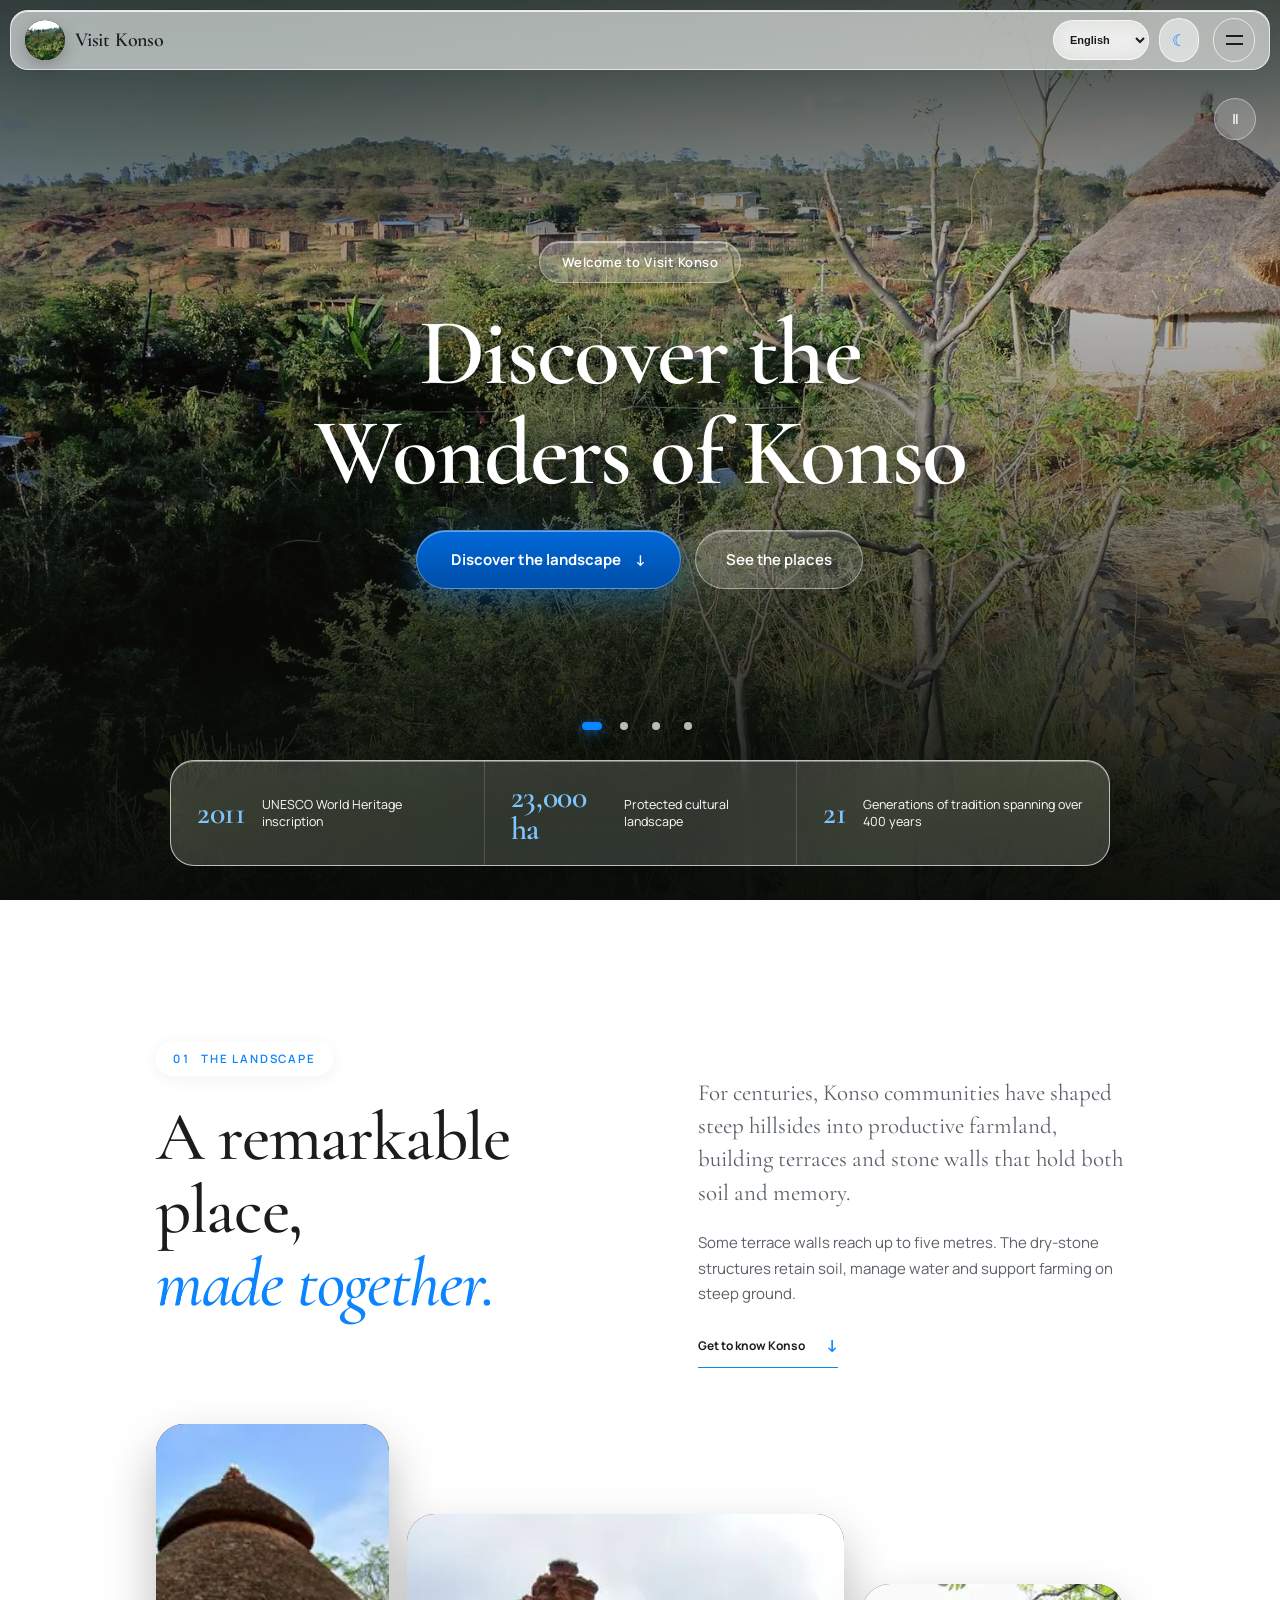
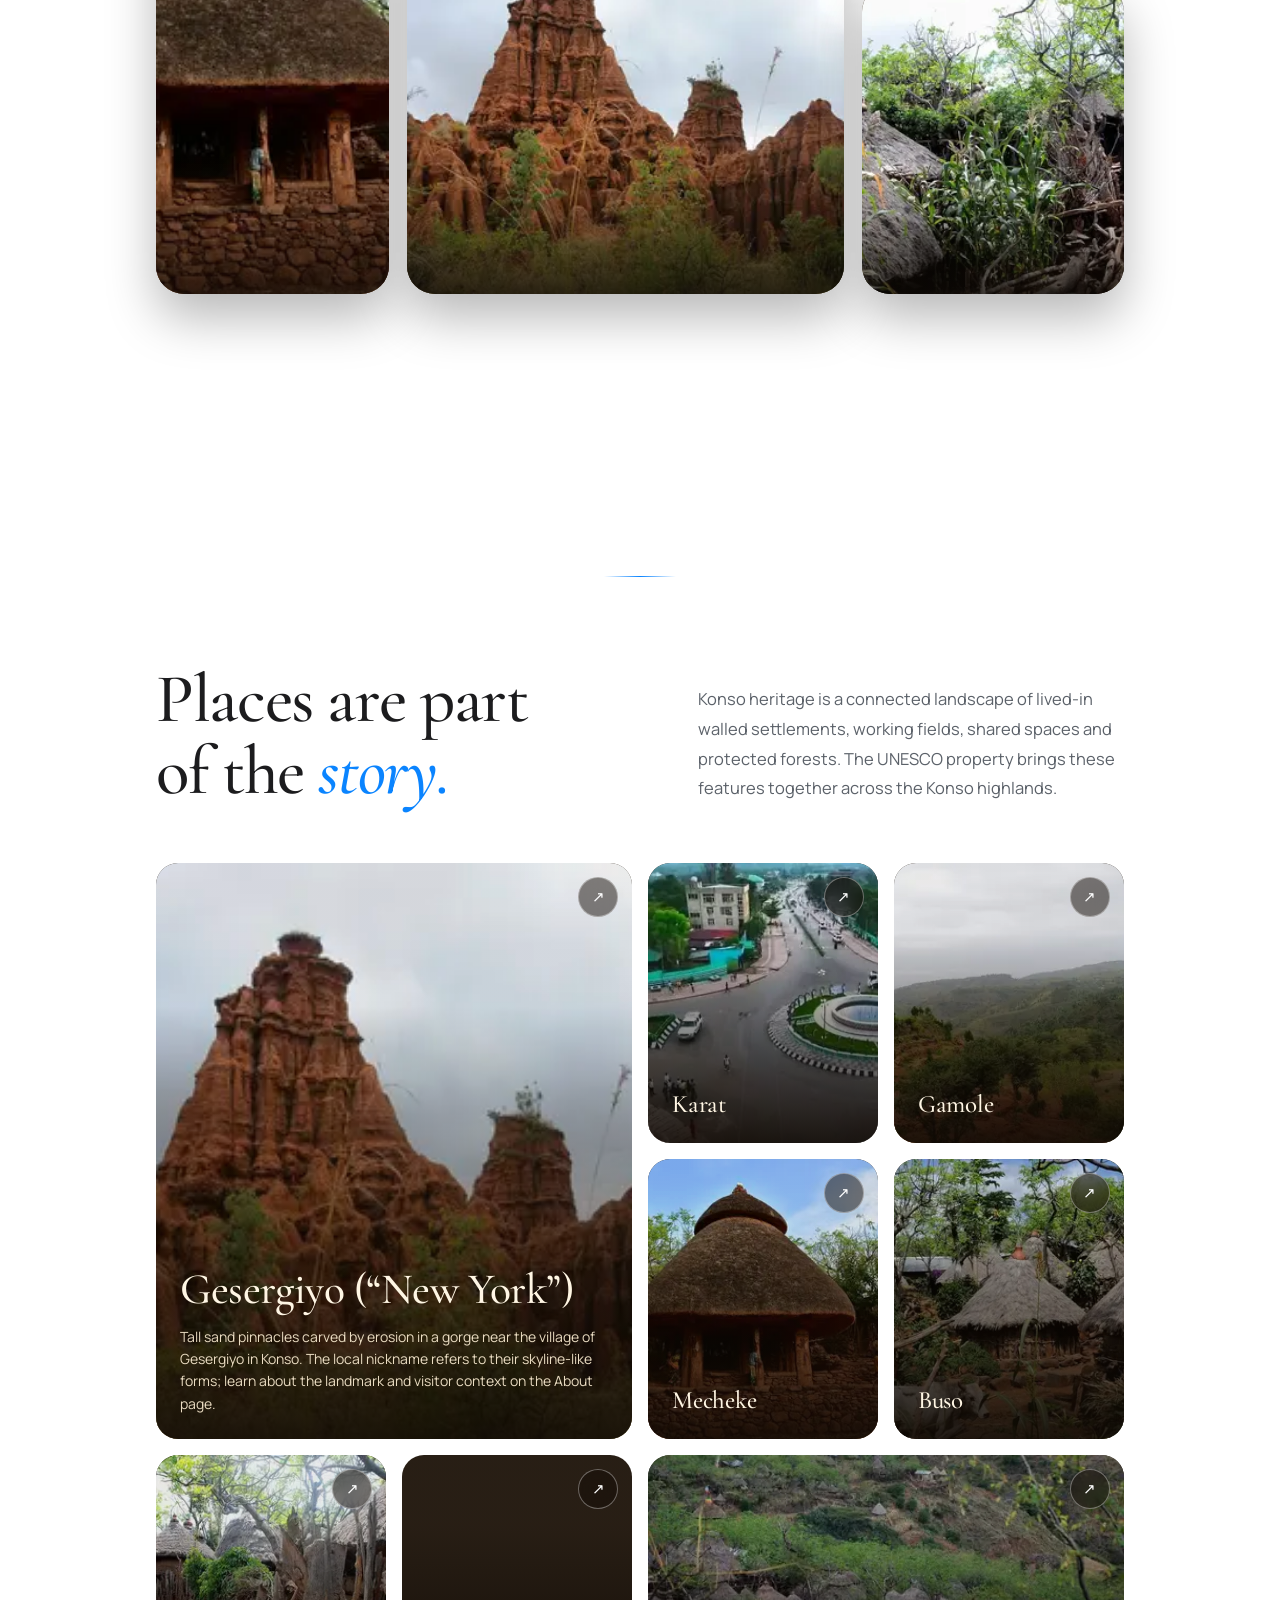
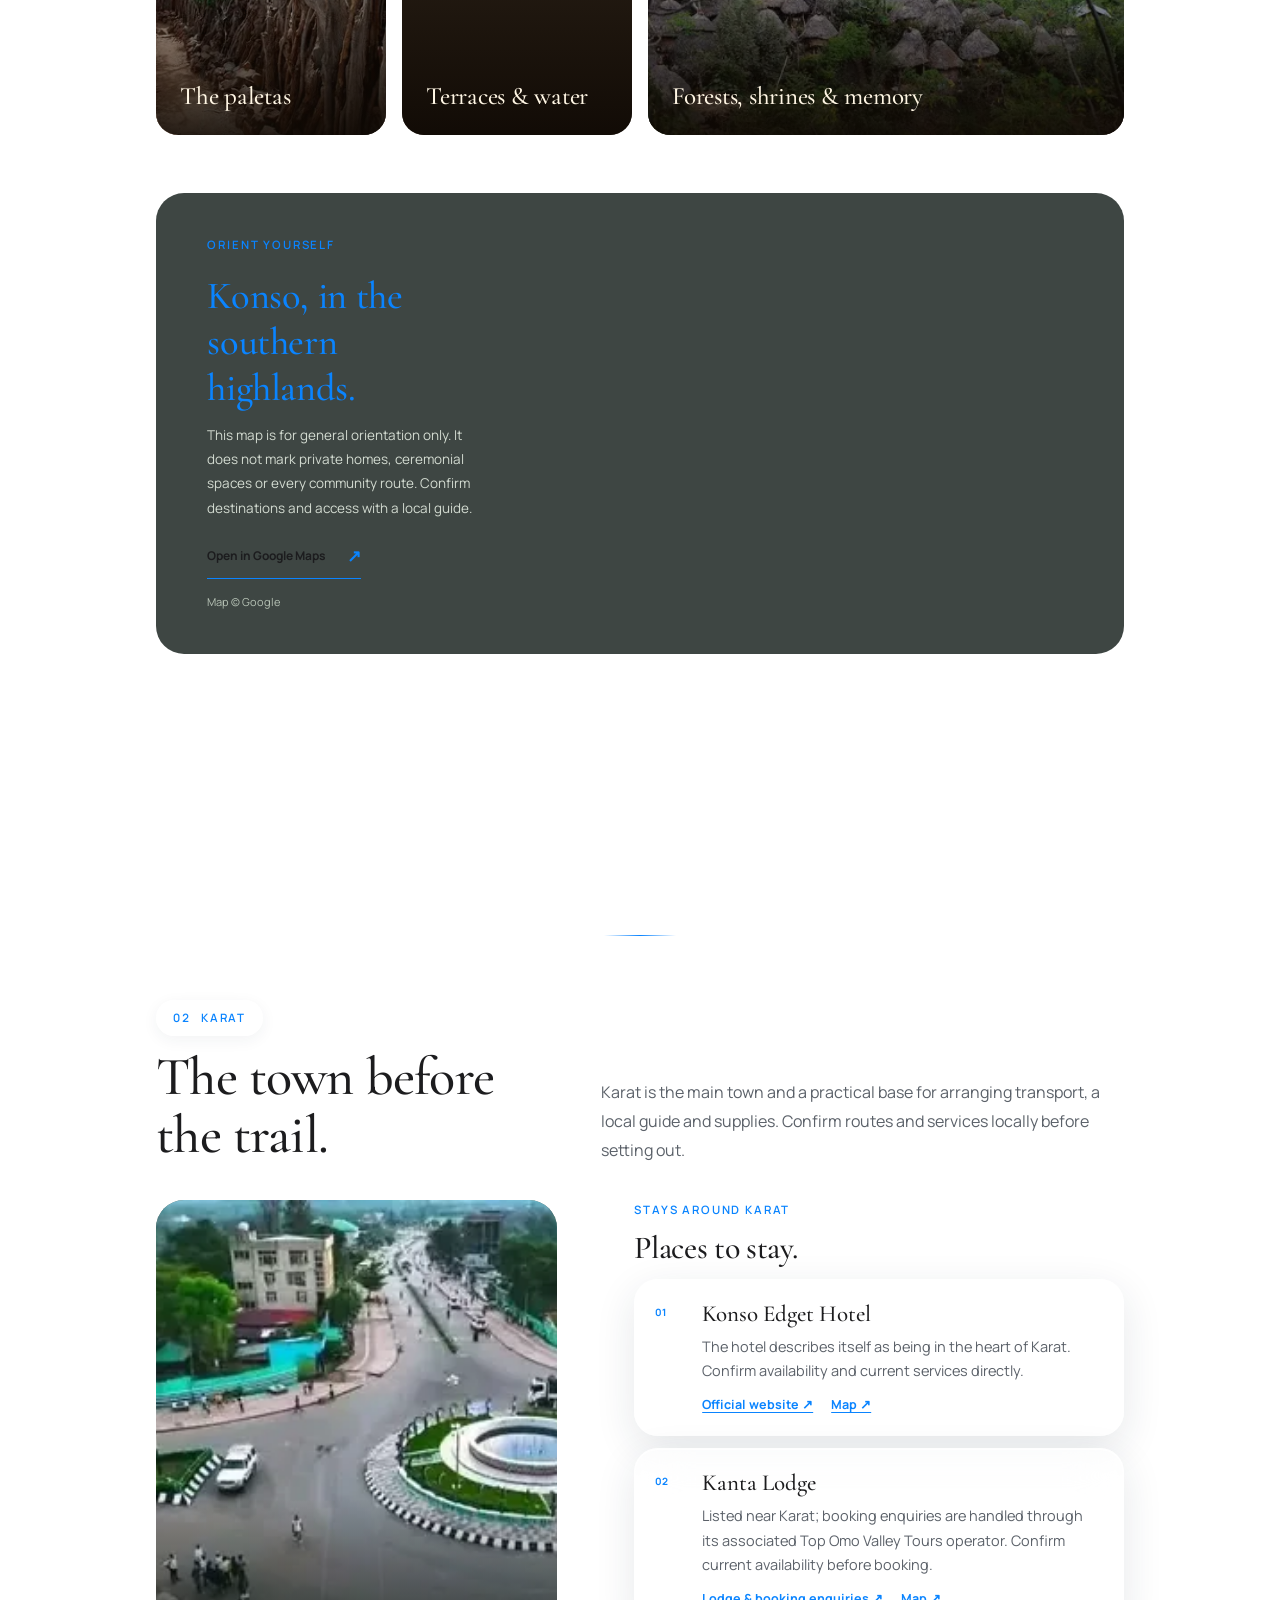
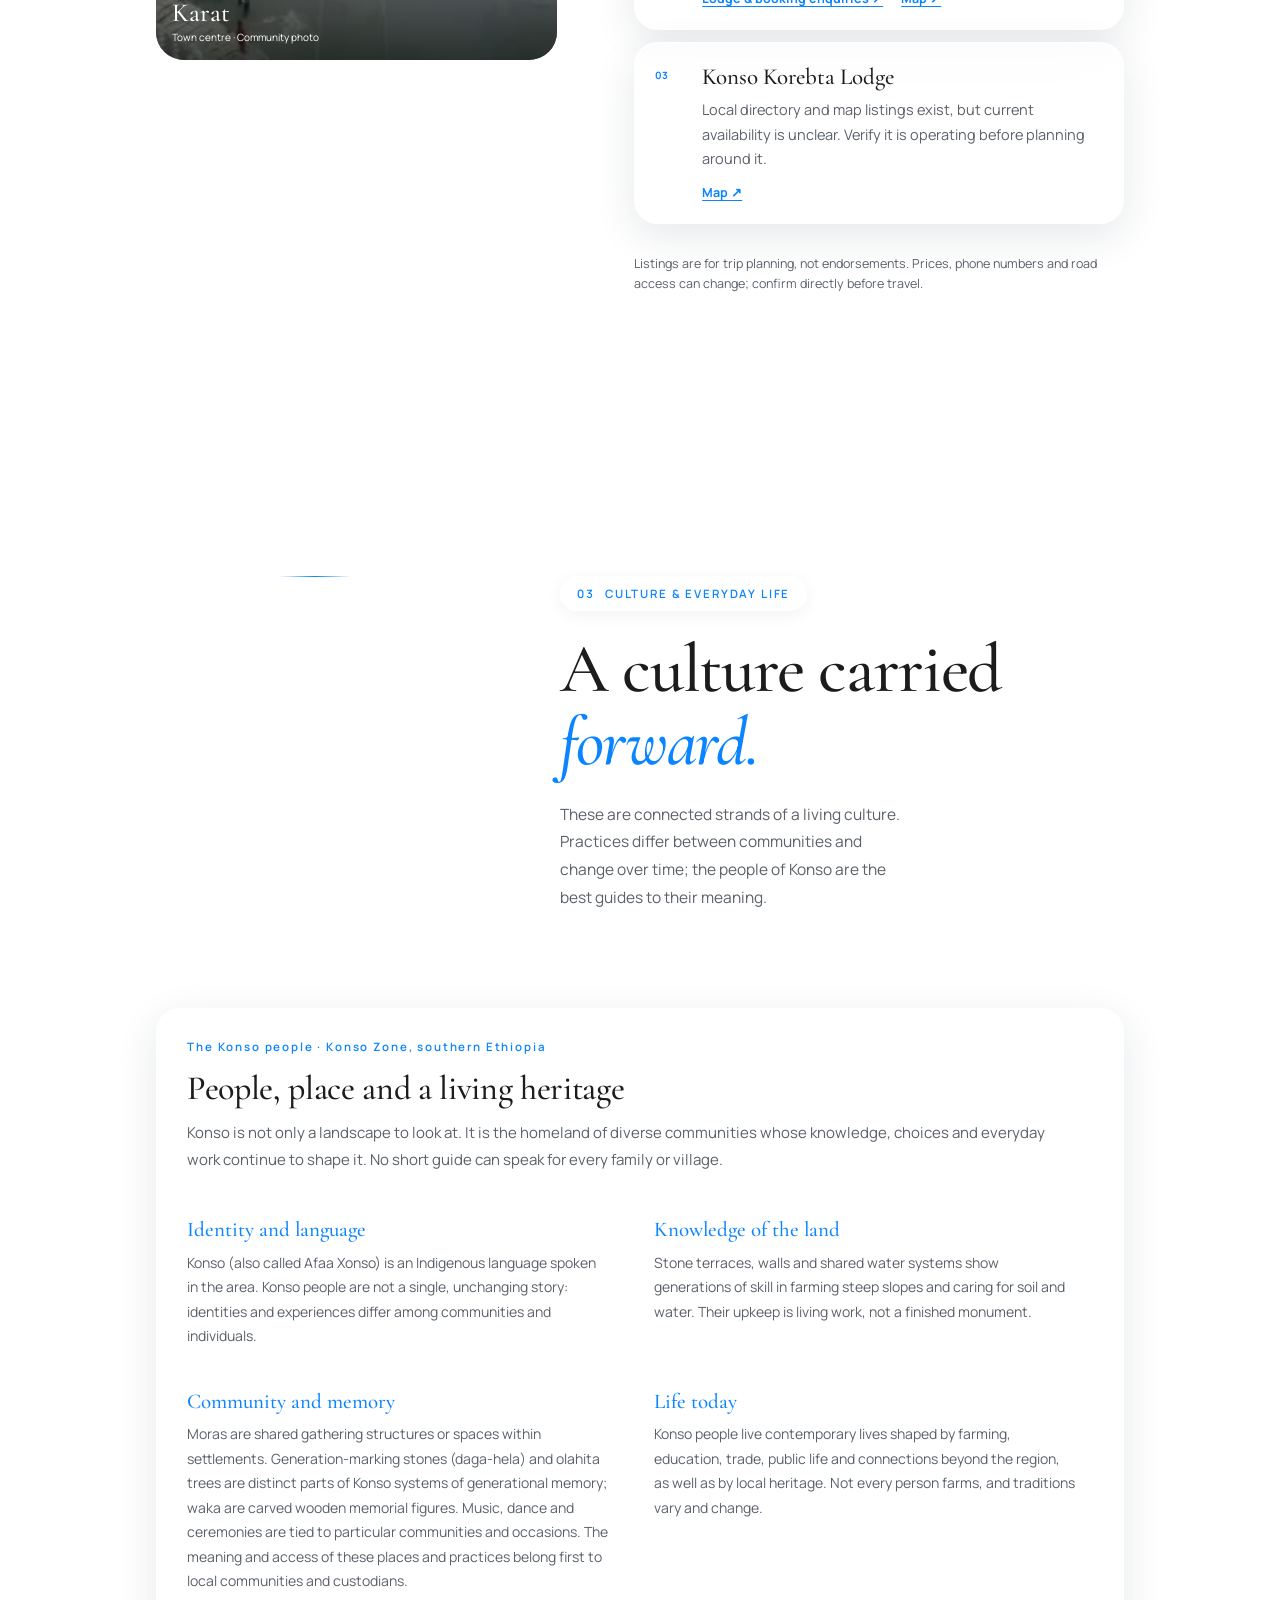
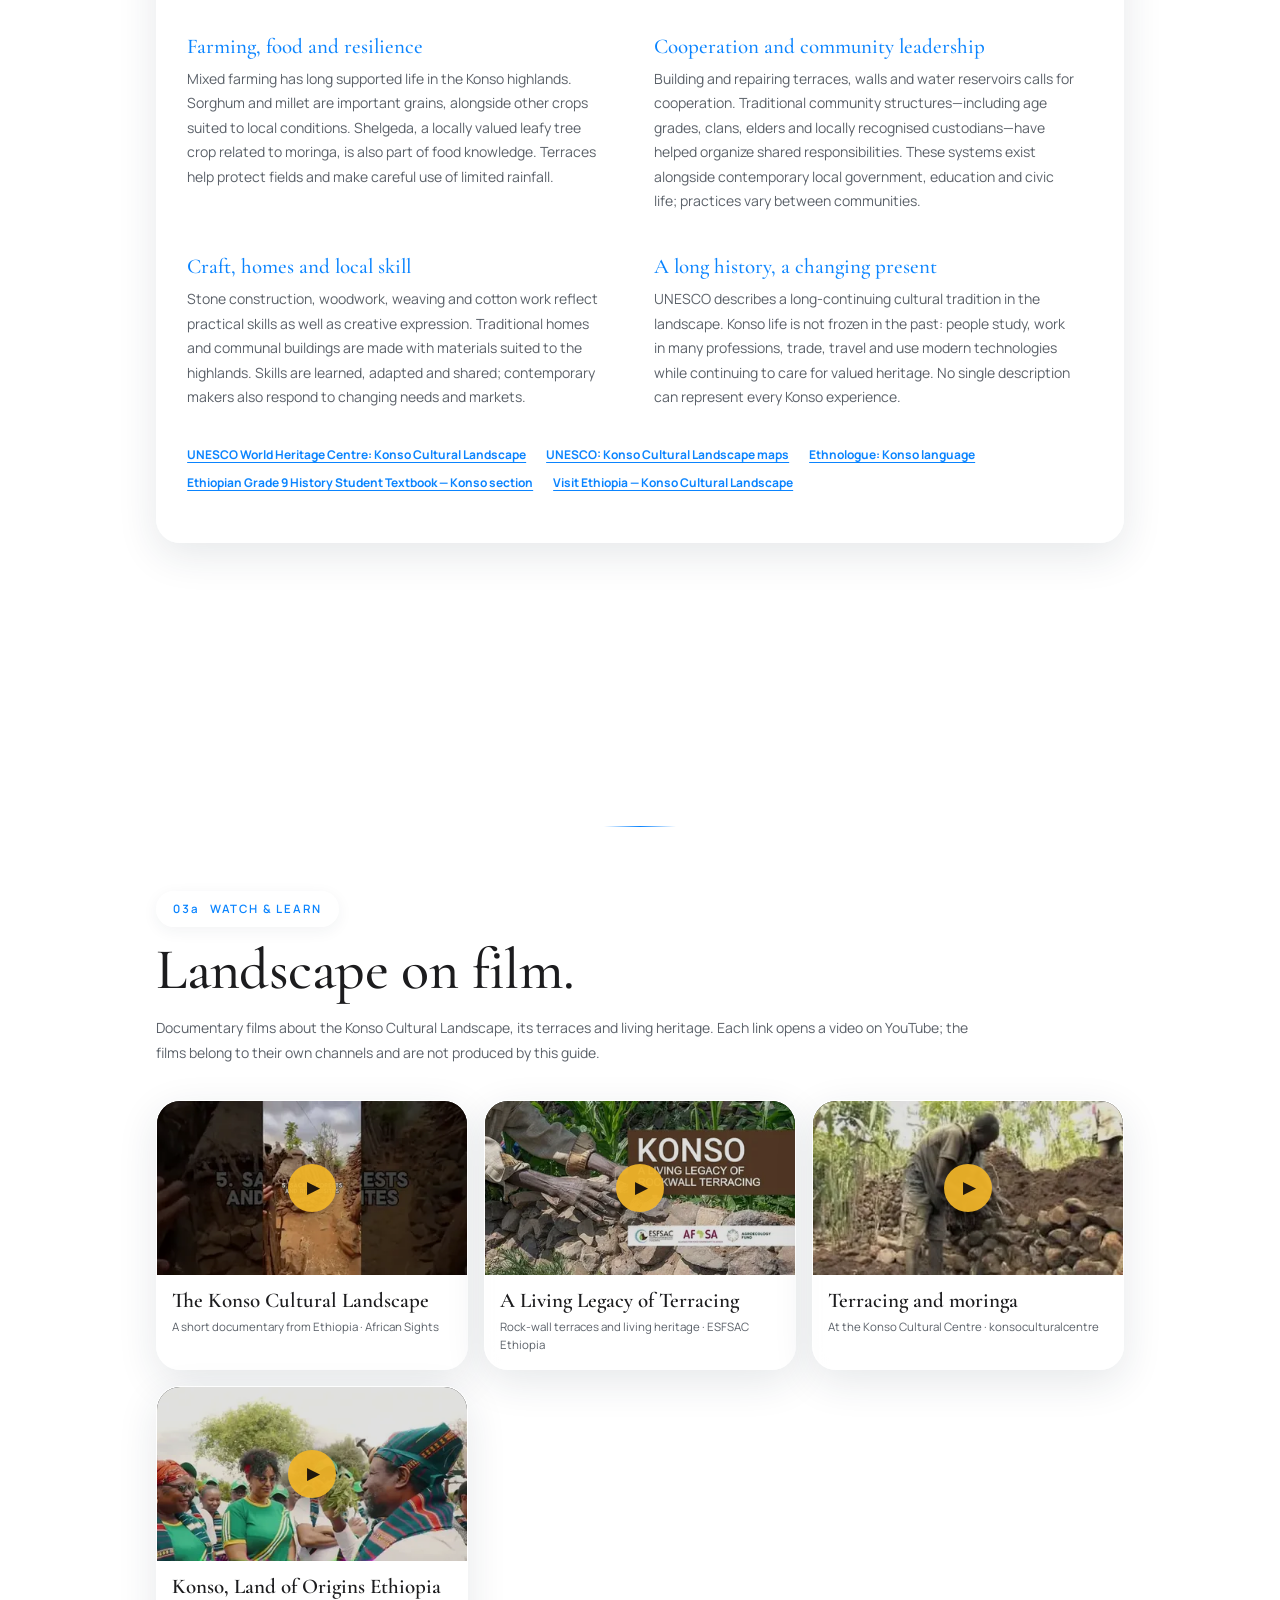
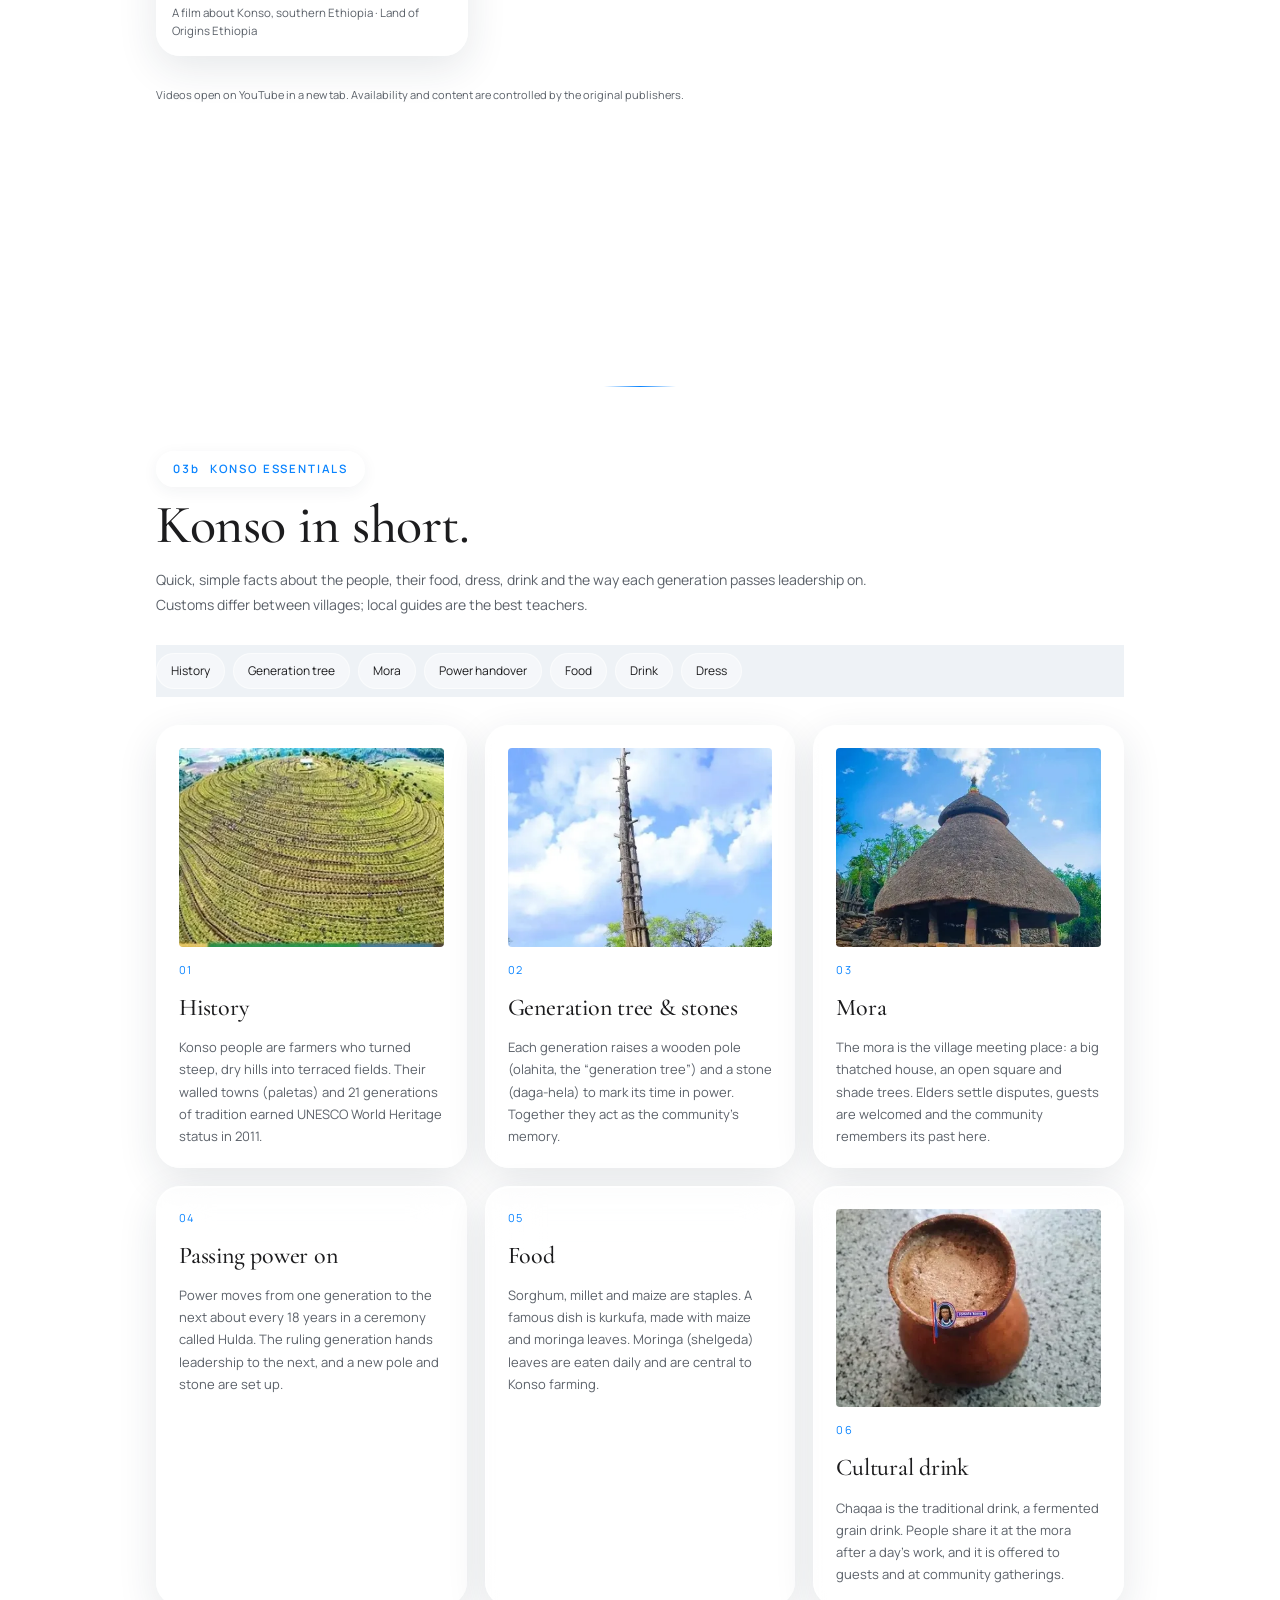
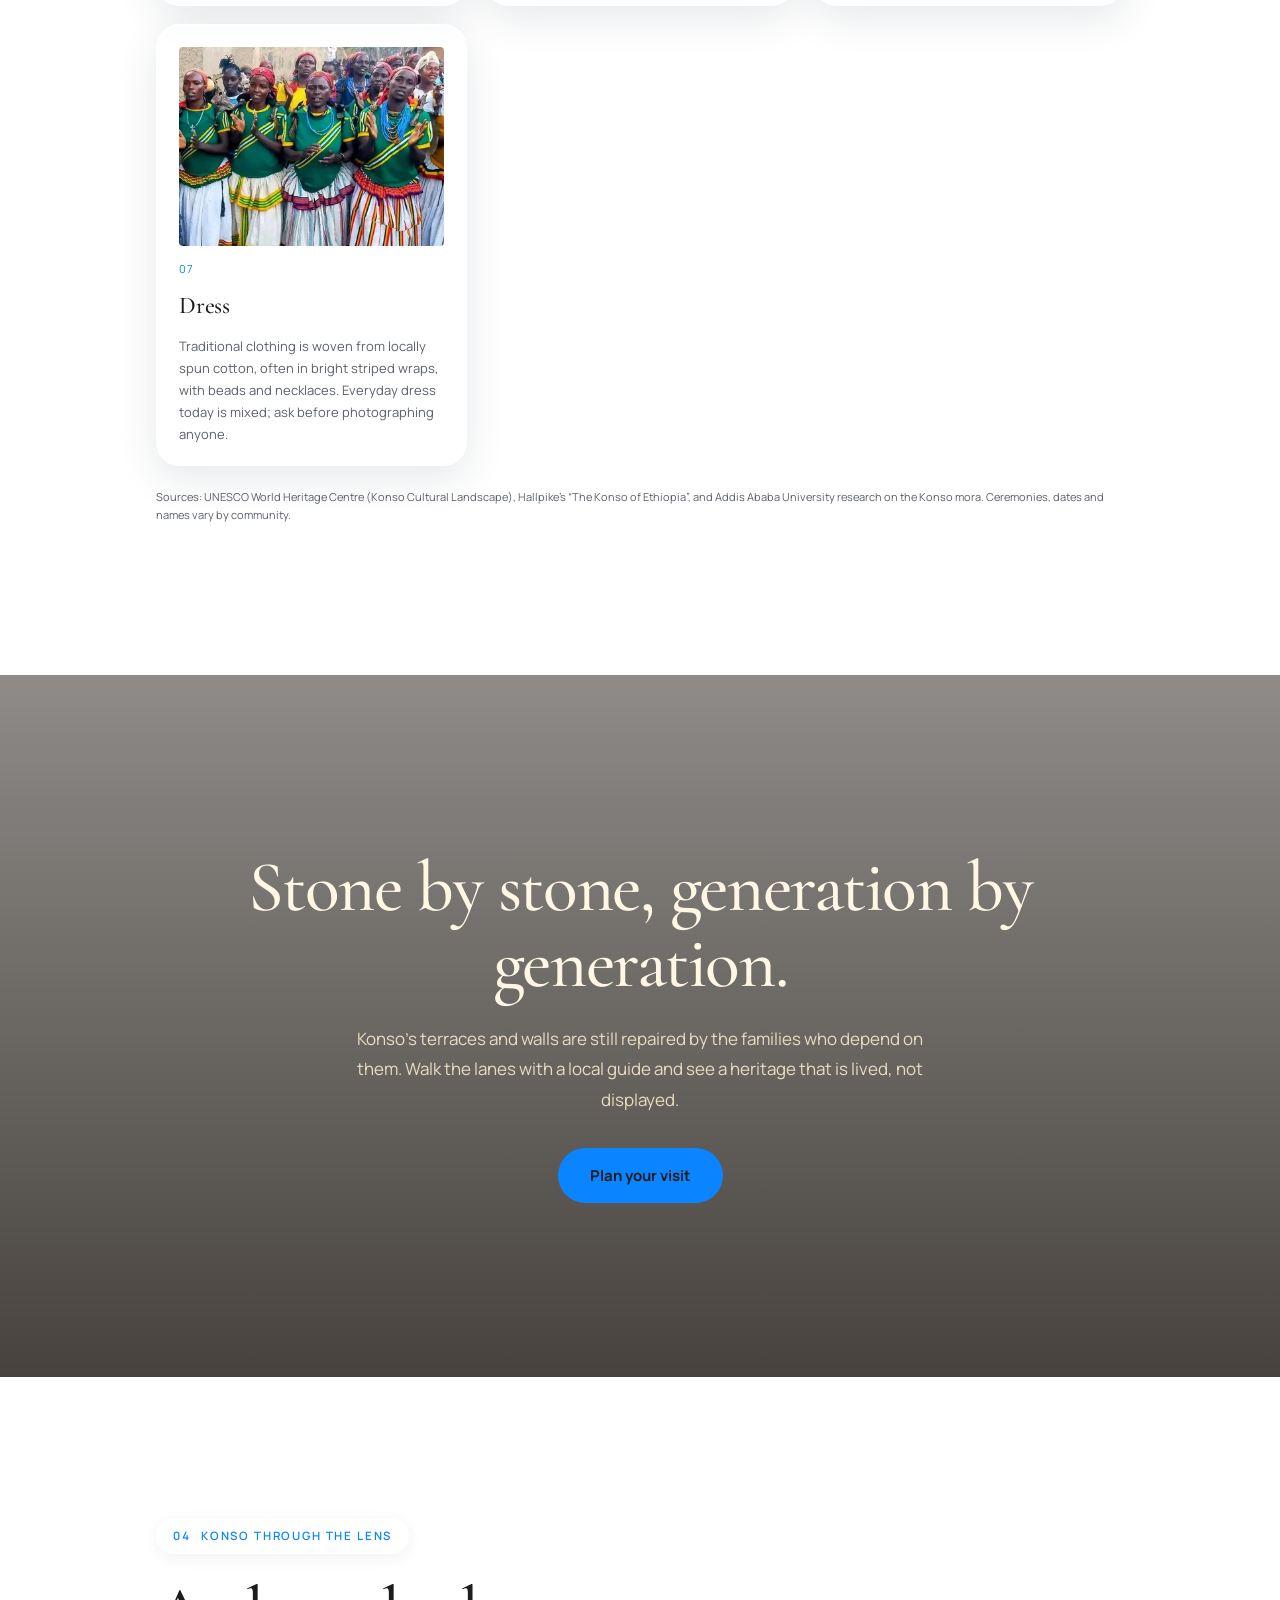
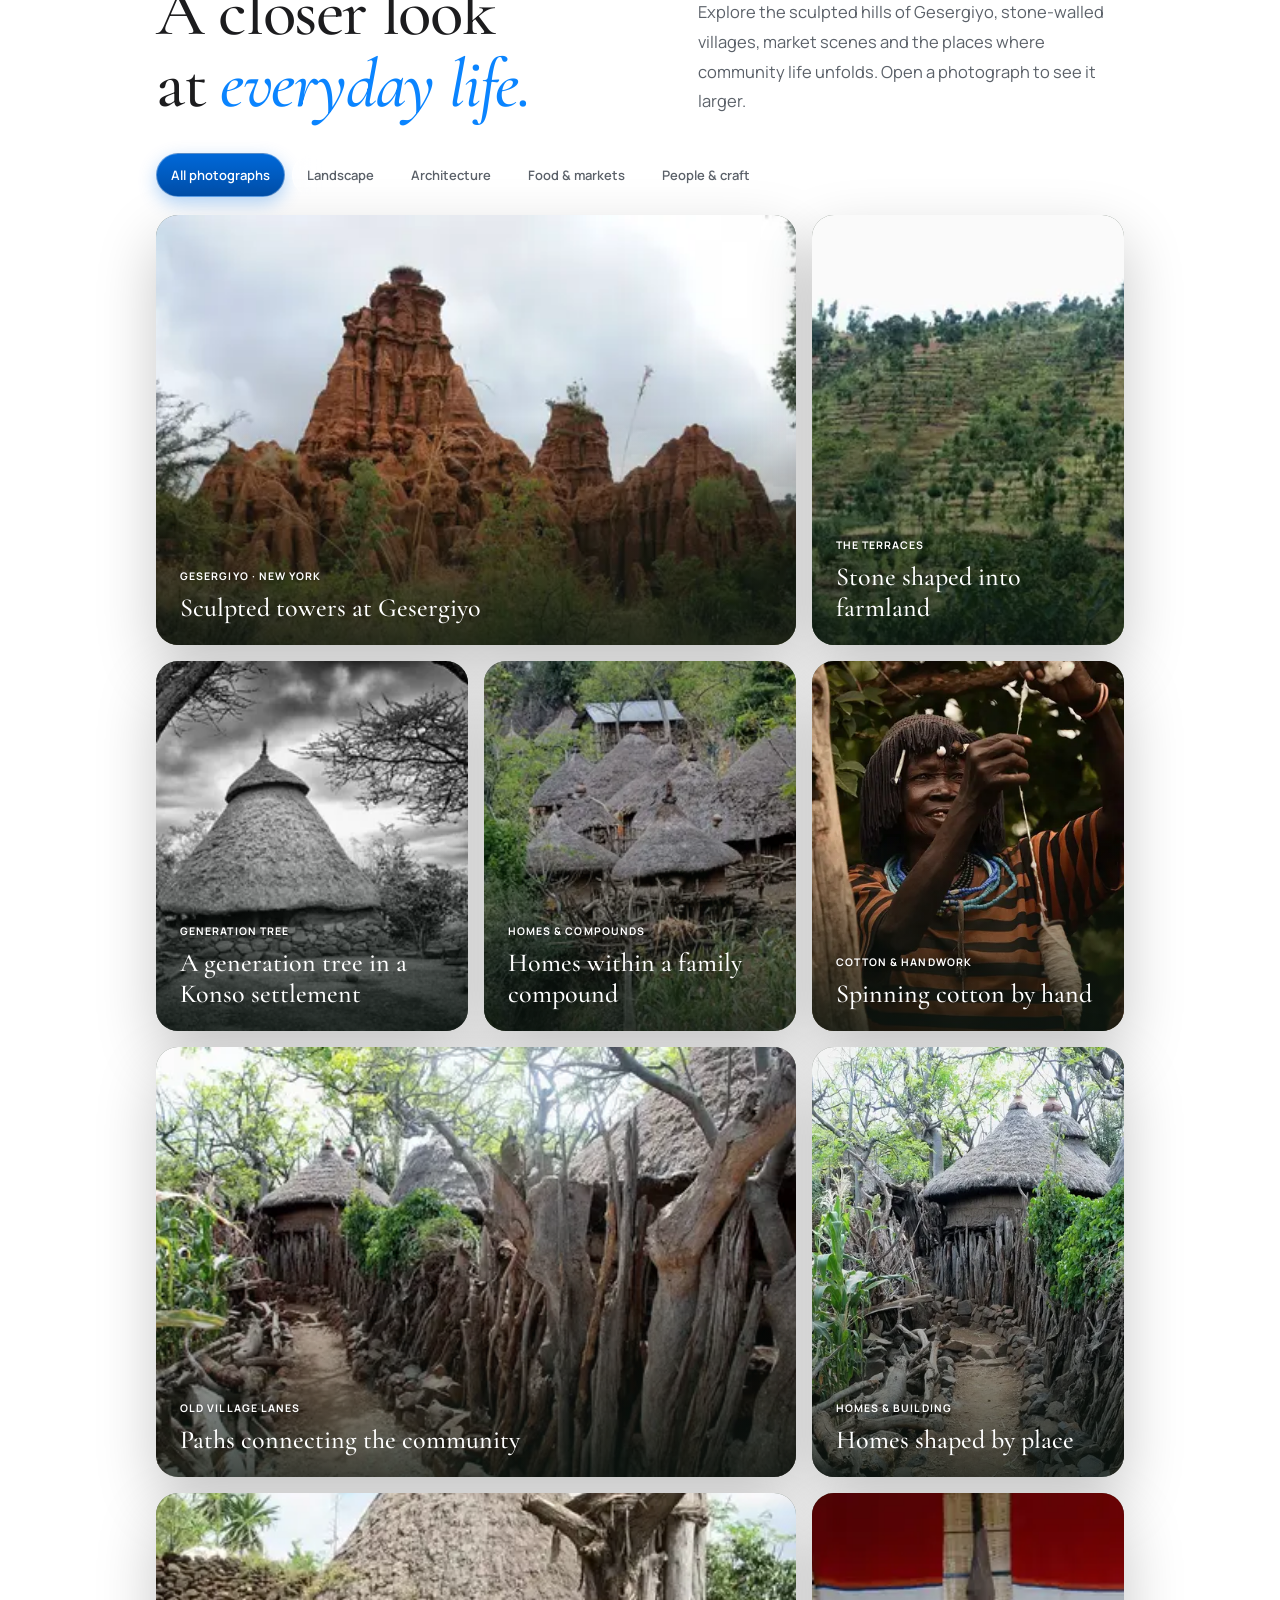
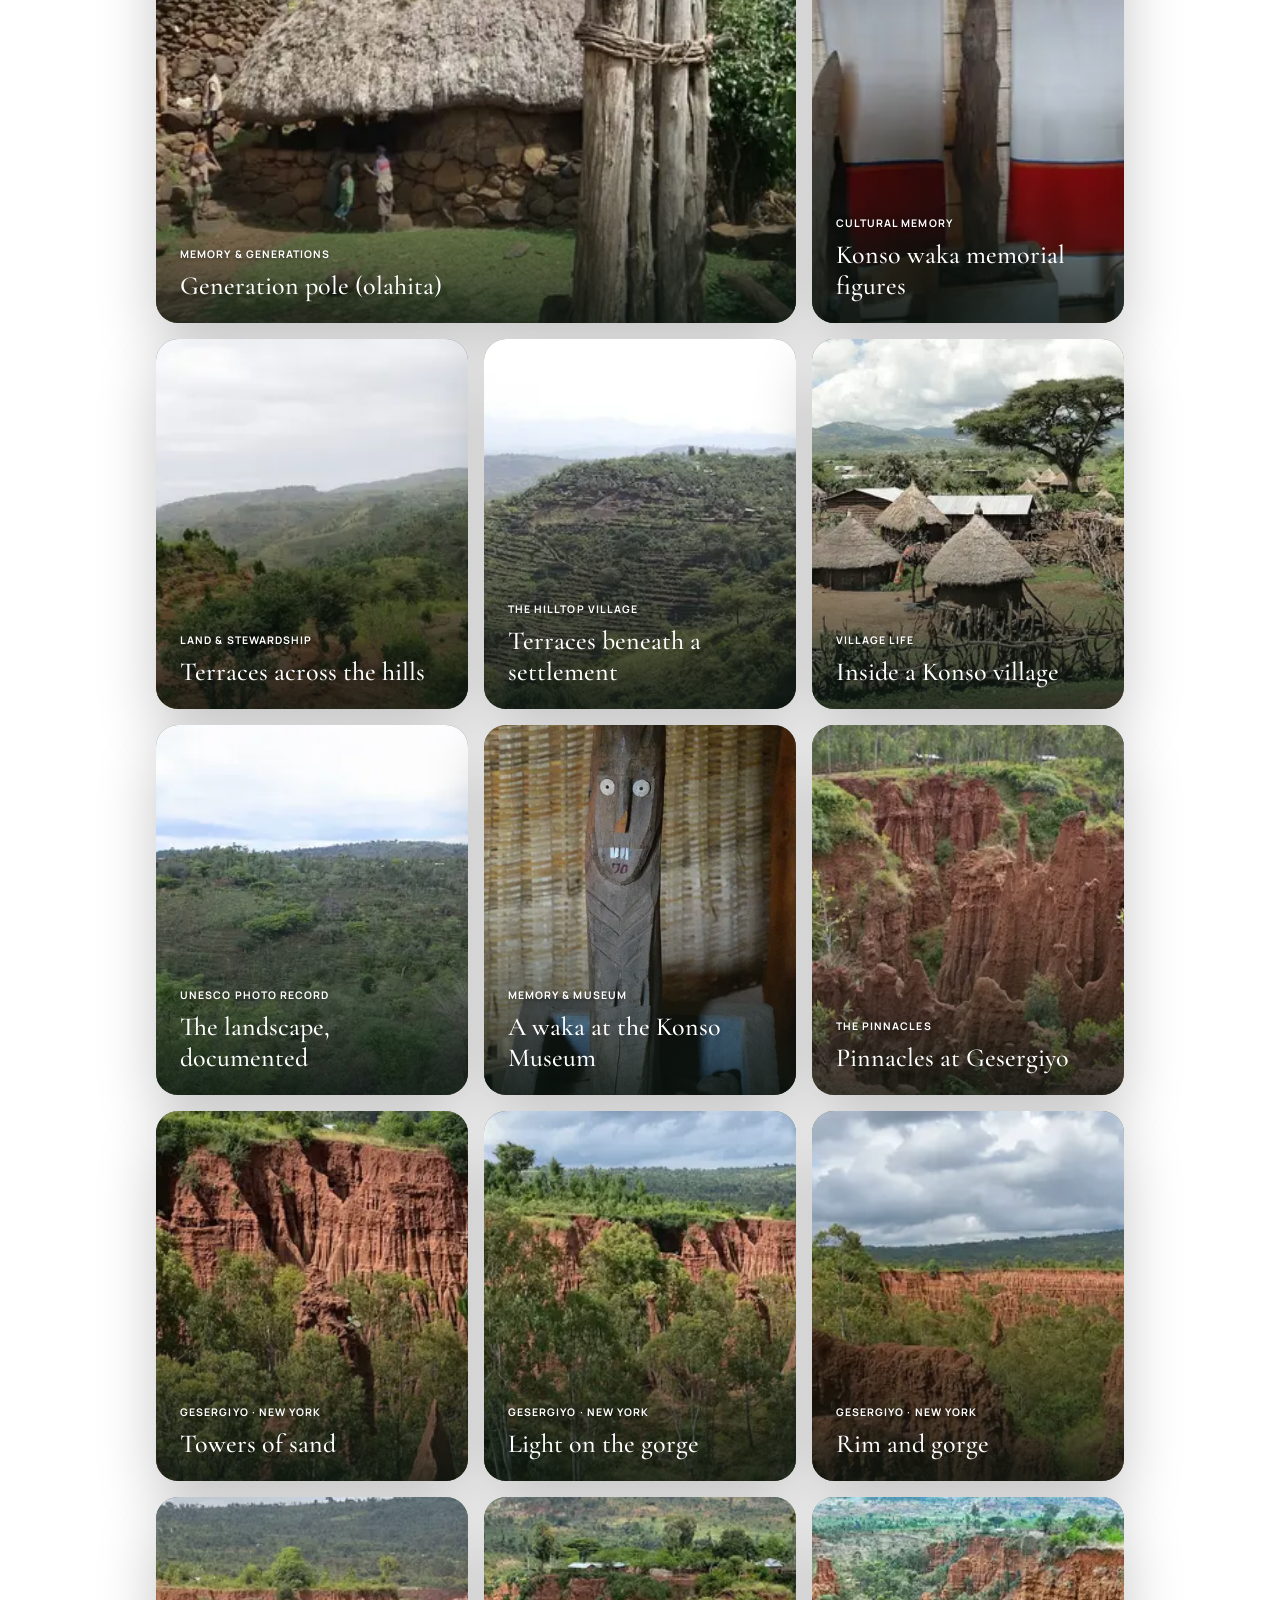
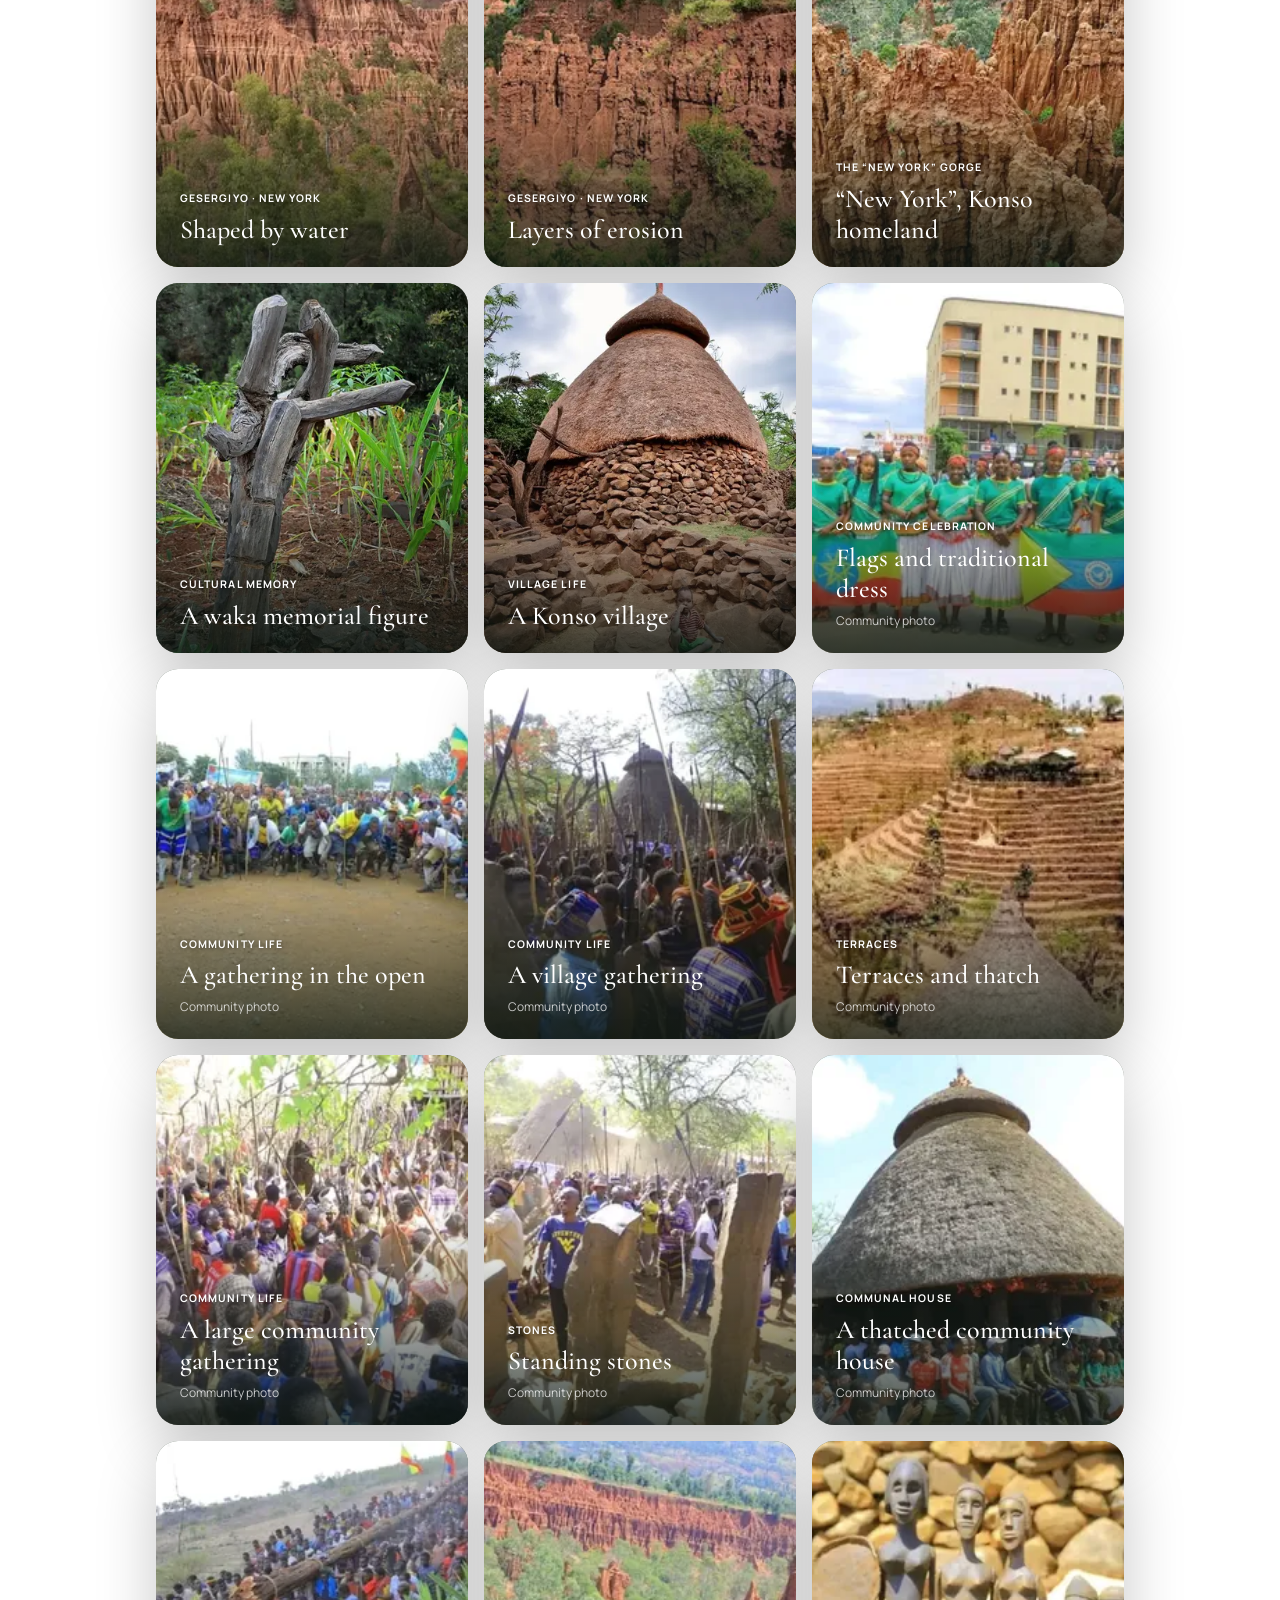
==== commit 48328b31: "Replace OpenStreetMap embed with Google Maps centred on Karat" ====
--- a/index.html
+++ b/index.html
@@ -22,13 +22,13 @@
     <link href="https://fonts.googleapis.com/css2?family=Cormorant+Garamond:ital,wght@0,500;0,600;0,700;1,500;1,600&family=Manrope:wght@400;500;600;700&family=Noto+Sans+Ethiopic:wght@400;500;600;700&family=Noto+Serif+Ethiopic:wght@500;600;700&display=swap" rel="stylesheet" media="print" onload="this.media='all'">
     <noscript><link href="https://fonts.googleapis.com/css2?family=Cormorant+Garamond:ital,wght@0,500;0,600;0,700;1,500;1,600&family=Manrope:wght@400;500;600;700&family=Noto+Sans+Ethiopic:wght@400;500;600;700&family=Noto+Serif+Ethiopic:wght@500;600;700&display=swap" rel="stylesheet"></noscript>
     <link rel="preload" as="image" fetchpriority="high" href="images/commons/commons-panoramic-view-of-a-konso-village-jpg-39dabb84-1024.webp" imagesrcset="images/commons/commons-panoramic-view-of-a-konso-village-jpg-39dabb84-480.webp 480w, images/commons/commons-panoramic-view-of-a-konso-village-jpg-39dabb84-720.webp 720w, images/commons/commons-panoramic-view-of-a-konso-village-jpg-39dabb84-1024.webp 1024w, images/commons/commons-panoramic-view-of-a-konso-village-jpg-39dabb84-1200.webp 1200w, images/commons/commons-panoramic-view-of-a-konso-village-jpg-39dabb84.webp 1600w" imagesizes="100vw">
-    <link rel="stylesheet" href="styles.css?v=20261125a">
-    <script src="app.js?v=20261125a" defer></script>
-    <script src="om.js?v=20261125a" defer></script>
-    <script src="enhancements.js?v=20261125a" defer></script>
-    <script src="essentials.js?v=20261125a" defer></script>
+    <link rel="stylesheet" href="styles.css?v=20261125b">
+    <script src="app.js?v=20261125b" defer></script>
+    <script src="om.js?v=20261125b" defer></script>
+    <script src="enhancements.js?v=20261125b" defer></script>
+    <script src="essentials.js?v=20261125b" defer></script>
     <script src="adsense.js?v=20261117c" defer></script>
-    <script src="pwa-register.js?v=20261125a" defer></script>
+    <script src="pwa-register.js?v=20261125b" defer></script>
   </head>
   <body>
     <header class="site-header">
@@ -192,10 +192,10 @@
             <p class="eyebrow">ORIENT YOURSELF</p>
             <h3>Konso, in the<br>southern highlands.</h3>
             <p>This map is for general orientation only. It does not mark private homes, ceremonial spaces or every community route. Confirm destinations and access with a local guide.</p>
-            <a class="text-link" href="https://www.openstreetmap.org/#map=12/5.25/37.5" target="_blank" rel="noopener noreferrer">Open the map <span aria-hidden="true">↗</span></a>
-            <small>Map data © OpenStreetMap contributors</small>
-          </div>
-          <iframe title="Map showing the general Konso area in southern Ethiopia" src="https://www.openstreetmap.org/export/embed.html?bbox=37.28%2C5.24%2C37.58%2C5.46&amp;layer=mapnik&amp;marker=5.34049%2C37.43883" loading="lazy"></iframe>
+            <a class="text-link" href="https://www.google.com/maps/search/?api=1&amp;query=5.34049%2C37.43883" target="_blank" rel="noopener noreferrer">Open in Google Maps <span aria-hidden="true">↗</span></a>
+            <small>Map © Google</small>
+          </div>
+          <iframe title="Map of Karat town in the Konso highlands, southern Ethiopia" src="https://www.google.com/maps?q=5.34049%2C37.43883&amp;z=12&amp;output=embed" loading="lazy" referrerpolicy="no-referrer-when-downgrade"></iframe>
         </div>
       </section>
       <section class="karat-section section-pad" id="karat" aria-labelledby="karat-title">
